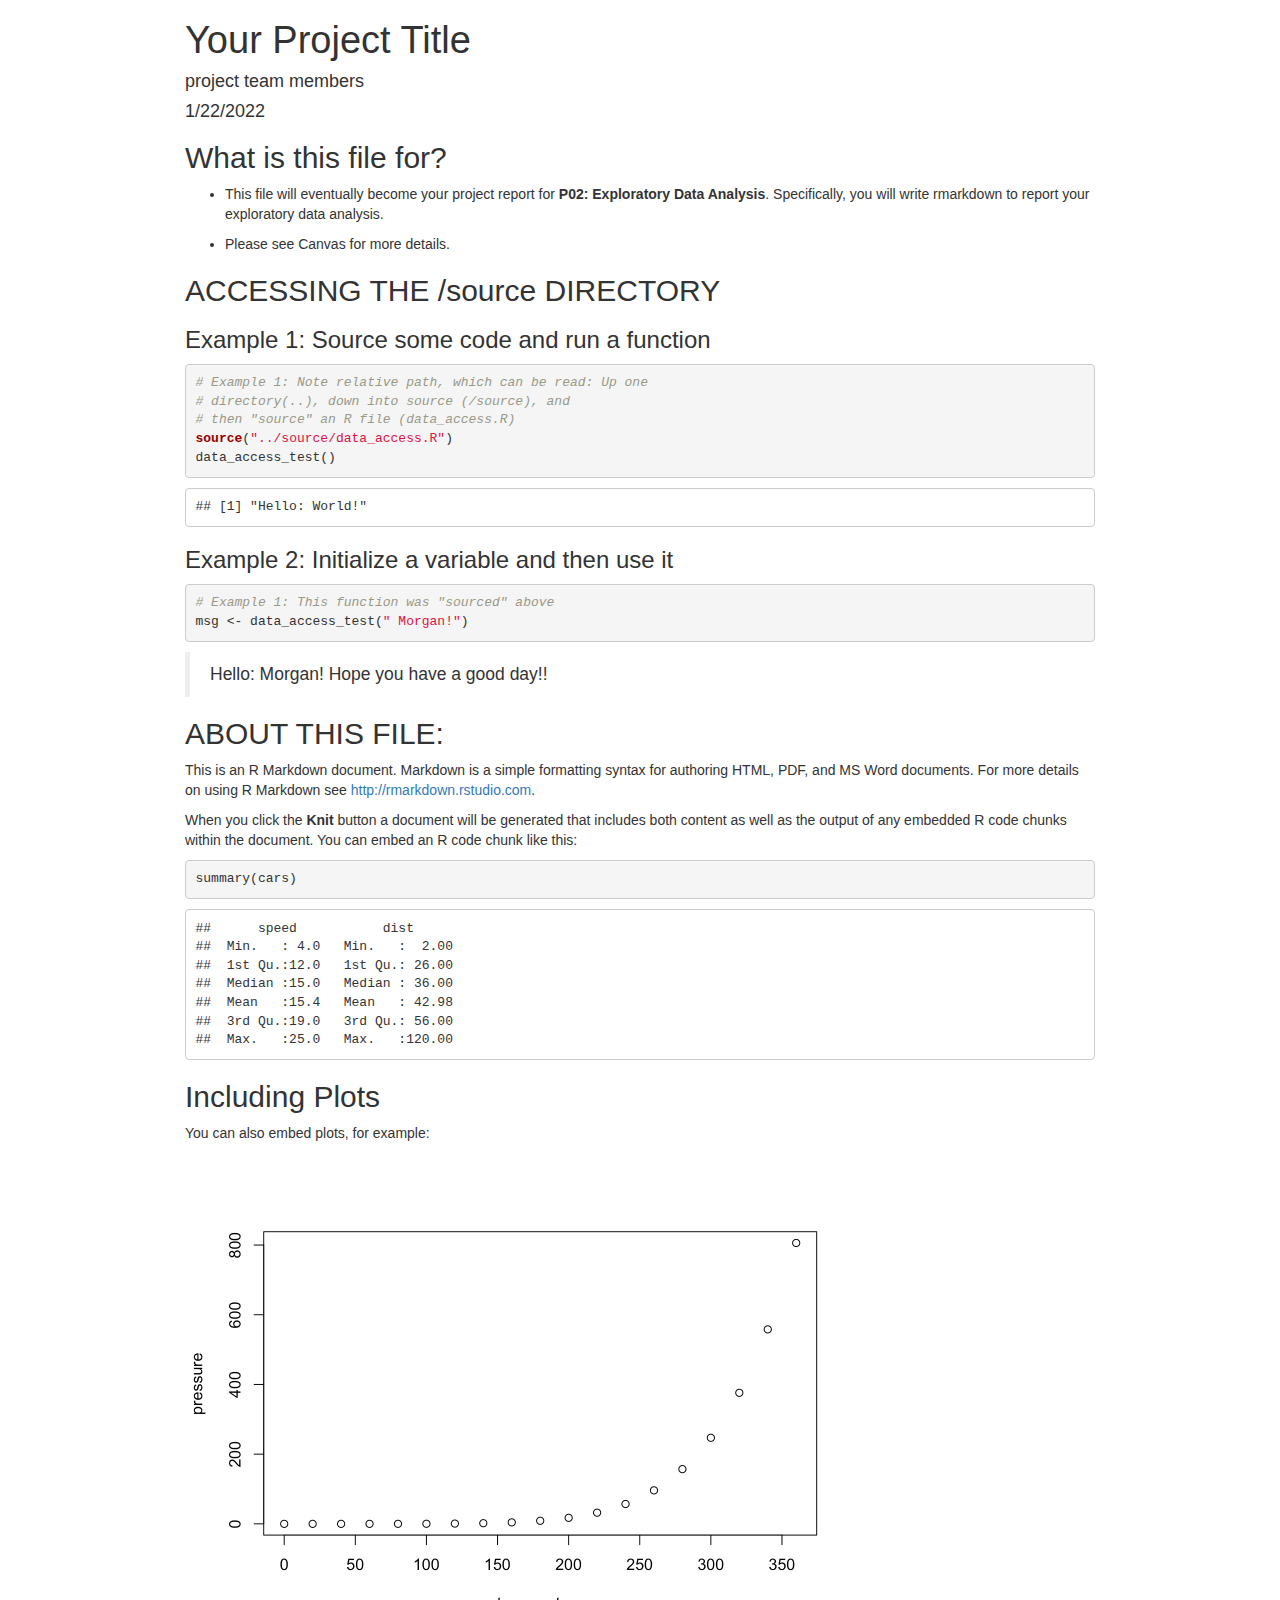
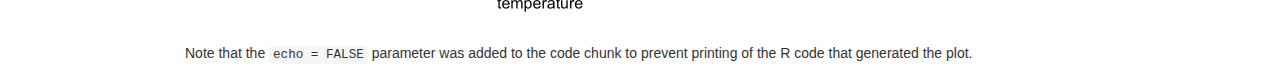
==== docs/index.html @ fc1689bd "Initial commit" ====
<!DOCTYPE html>

<html>

<head>

<meta charset="utf-8" />
<meta name="generator" content="pandoc" />
<meta http-equiv="X-UA-Compatible" content="IE=EDGE" />


<meta name="author" content="project team members" />


<title>Your Project Title</title>

<script src="[data-uri]"></script>
<script src="[data-uri]"></script>
<meta name="viewport" content="width=device-width, initial-scale=1" />
<link href="data:text/css,html%7Bfont%2Dfamily%3Asans%2Dserif%3B%2Dwebkit%2Dtext%2Dsize%2Dadjust%3A100%25%3B%2Dms%2Dtext%2Dsize%2Dadjust%3A100%25%7Dbody%7Bmargin%3A0%7Darticle%2Caside%2Cdetails%2Cfigcaption%2Cfigure%2Cfooter%2Cheader%2Chgroup%2Cmain%2Cmenu%2Cnav%2Csection%2Csummary%7Bdisplay%3Ablock%7Daudio%2Ccanvas%2Cprogress%2Cvideo%7Bdisplay%3Ainline%2Dblock%3Bvertical%2Dalign%3Abaseline%7Daudio%3Anot%28%5Bcontrols%5D%29%7Bdisplay%3Anone%3Bheight%3A0%7D%5Bhidden%5D%2Ctemplate%7Bdisplay%3Anone%7Da%7Bbackground%2Dcolor%3Atransparent%7Da%3Aactive%2Ca%3Ahover%7Boutline%3A0%7Dabbr%5Btitle%5D%7Bborder%2Dbottom%3A1px%20dotted%7Db%2Cstrong%7Bfont%2Dweight%3A700%7Ddfn%7Bfont%2Dstyle%3Aitalic%7Dh1%7Bmargin%3A%2E67em%200%3Bfont%2Dsize%3A2em%7Dmark%7Bcolor%3A%23000%3Bbackground%3A%23ff0%7Dsmall%7Bfont%2Dsize%3A80%25%7Dsub%2Csup%7Bposition%3Arelative%3Bfont%2Dsize%3A75%25%3Bline%2Dheight%3A0%3Bvertical%2Dalign%3Abaseline%7Dsup%7Btop%3A%2D%2E5em%7Dsub%7Bbottom%3A%2D%2E25em%7Dimg%7Bborder%3A0%7Dsvg%3Anot%28%3Aroot%29%7Boverflow%3Ahidden%7Dfigure%7Bmargin%3A1em%2040px%7Dhr%7Bheight%3A0%3B%2Dwebkit%2Dbox%2Dsizing%3Acontent%2Dbox%3B%2Dmoz%2Dbox%2Dsizing%3Acontent%2Dbox%3Bbox%2Dsizing%3Acontent%2Dbox%7Dpre%7Boverflow%3Aauto%7Dcode%2Ckbd%2Cpre%2Csamp%7Bfont%2Dfamily%3Amonospace%2Cmonospace%3Bfont%2Dsize%3A1em%7Dbutton%2Cinput%2Coptgroup%2Cselect%2Ctextarea%7Bmargin%3A0%3Bfont%3Ainherit%3Bcolor%3Ainherit%7Dbutton%7Boverflow%3Avisible%7Dbutton%2Cselect%7Btext%2Dtransform%3Anone%7Dbutton%2Chtml%20input%5Btype%3Dbutton%5D%2Cinput%5Btype%3Dreset%5D%2Cinput%5Btype%3Dsubmit%5D%7B%2Dwebkit%2Dappearance%3Abutton%3Bcursor%3Apointer%7Dbutton%5Bdisabled%5D%2Chtml%20input%5Bdisabled%5D%7Bcursor%3Adefault%7Dbutton%3A%3A%2Dmoz%2Dfocus%2Dinner%2Cinput%3A%3A%2Dmoz%2Dfocus%2Dinner%7Bpadding%3A0%3Bborder%3A0%7Dinput%7Bline%2Dheight%3Anormal%7Dinput%5Btype%3Dcheckbox%5D%2Cinput%5Btype%3Dradio%5D%7B%2Dwebkit%2Dbox%2Dsizing%3Aborder%2Dbox%3B%2Dmoz%2Dbox%2Dsizing%3Aborder%2Dbox%3Bbox%2Dsizing%3Aborder%2Dbox%3Bpadding%3A0%7Dinput%5Btype%3Dnumber%5D%3A%3A%2Dwebkit%2Dinner%2Dspin%2Dbutton%2Cinput%5Btype%3Dnumber%5D%3A%3A%2Dwebkit%2Douter%2Dspin%2Dbutton%7Bheight%3Aauto%7Dinput%5Btype%3Dsearch%5D%7B%2Dwebkit%2Dbox%2Dsizing%3Acontent%2Dbox%3B%2Dmoz%2Dbox%2Dsizing%3Acontent%2Dbox%3Bbox%2Dsizing%3Acontent%2Dbox%3B%2Dwebkit%2Dappearance%3Atextfield%7Dinput%5Btype%3Dsearch%5D%3A%3A%2Dwebkit%2Dsearch%2Dcancel%2Dbutton%2Cinput%5Btype%3Dsearch%5D%3A%3A%2Dwebkit%2Dsearch%2Ddecoration%7B%2Dwebkit%2Dappearance%3Anone%7Dfieldset%7Bpadding%3A%2E35em%20%2E625em%20%2E75em%3Bmargin%3A0%202px%3Bborder%3A1px%20solid%20silver%7Dlegend%7Bpadding%3A0%3Bborder%3A0%7Dtextarea%7Boverflow%3Aauto%7Doptgroup%7Bfont%2Dweight%3A700%7Dtable%7Bborder%2Dspacing%3A0%3Bborder%2Dcollapse%3Acollapse%7Dtd%2Cth%7Bpadding%3A0%7D%40media%20print%7B%2A%2C%3Aafter%2C%3Abefore%7Bcolor%3A%23000%21important%3Btext%2Dshadow%3Anone%21important%3Bbackground%3A0%200%21important%3B%2Dwebkit%2Dbox%2Dshadow%3Anone%21important%3Bbox%2Dshadow%3Anone%21important%7Da%2Ca%3Avisited%7Btext%2Ddecoration%3Aunderline%7Da%5Bhref%5D%3Aafter%7Bcontent%3A%22%20%28%22%20attr%28href%29%20%22%29%22%7Dabbr%5Btitle%5D%3Aafter%7Bcontent%3A%22%20%28%22%20attr%28title%29%20%22%29%22%7Da%5Bhref%5E%3D%22javascript%3A%22%5D%3Aafter%2Ca%5Bhref%5E%3D%22%23%22%5D%3Aafter%7Bcontent%3A%22%22%7Dblockquote%2Cpre%7Bborder%3A1px%20solid%20%23999%3Bpage%2Dbreak%2Dinside%3Aavoid%7Dthead%7Bdisplay%3Atable%2Dheader%2Dgroup%7Dimg%2Ctr%7Bpage%2Dbreak%2Dinside%3Aavoid%7Dimg%7Bmax%2Dwidth%3A100%25%21important%7Dh2%2Ch3%2Cp%7Borphans%3A3%3Bwidows%3A3%7Dh2%2Ch3%7Bpage%2Dbreak%2Dafter%3Aavoid%7D%2Enavbar%7Bdisplay%3Anone%7D%2Ebtn%3E%2Ecaret%2C%2Edropup%3E%2Ebtn%3E%2Ecaret%7Bborder%2Dtop%2Dcolor%3A%23000%21important%7D%2Elabel%7Bborder%3A1px%20solid%20%23000%7D%2Etable%7Bborder%2Dcollapse%3Acollapse%21important%7D%2Etable%20td%2C%2Etable%20th%7Bbackground%2Dcolor%3A%23fff%21important%7D%2Etable%2Dbordered%20td%2C%2Etable%2Dbordered%20th%7Bborder%3A1px%20solid%20%23ddd%21important%7D%7D%40font%2Dface%7Bfont%2Dfamily%3A%27Glyphicons%20Halflings%27%3Bsrc%3Aurl%28data%3Aapplication%2Fvnd%2Ems%2Dfontobject%3Bbase64%2Cn04AAEFNAAACAAIABAAAAAAABQAAAAAAAAABAJABAAAEAExQAAAAAAAAAAIAAAAAAAAAAAEAAAAAAAAAJxJ%[base64]%2FSEdmjKHUbyow8ATBE40IvWA3vTu8LiABDQ%2BpexwUMcm1SMnNryctQSiI1K5ZnbOlXKmnVV5YvRe6RnNMFNCOs1KNVpn6yZhCJkRtVRNzEufeIq7HgSrcx4S8h%2Fv4vnrrKc6oCNxmSk2uKlZQHBii6iKFoH0746ThvkO1kJHlxjrkxs%2BLWORaDQBEtiYJIR5IB9Bi1UyL4Rmr0BNigNkMzlKQmnofBHviqVzUxwdMb3NdCn69hy%2BpRYVKGVS%2F1tnsqv4LL7wCCPZZAZPT4aCShHjHJVNuXbmMrY5LeQaGnvAkXlVrJgKRAUdFjrWEah9XebPeQMj7KS7DIBAFt8ycgC5PLGUOHSE3ErGZCiViNLL5ZARfywnCoZaKQCu6NuFX42AEeKtKUGnr%2FCm2Cy8tpFhBPMW5Fxi4Qm4TkDWh4IWFDClhU2hRWosUWqcKLlgyXB%2BlSHaWaHiWlBAR8SeSgSPCQxdVQgzUixWKSTrIQEbU94viDctkvX%2BVSjJuUmV8L4CXShI11esnp0pjWNZIyxKHS4wVQ2ime1P4RnhvGw0aDN1OLAXGERsB7buFpFGGBAre4QEQR0HOIO5oYH305G%2BKspT%2FFupEGGafCCwxSe6ZUa%2B073rXHnNdVXE6eWvibUS27XtRzkH838mYLMBmYysZTM0EM3A1fbpCBYFccN1B%2FEnCYu%2FTgCGmr7bMh8GfYL%2BBfcLvB0gRagC09w9elfldaIy%2FhNCBLRgBgtCC7jAF63wLSMAfbfAlEggYU0bUA7ACCJmTDpEmJtI78w4%2FBO7dN7JR7J7ZvbYaUbaILSQsRBiF3HGk5fEg6p9unwLvn98r%2BvnsV%2B372uf1xBLq4qU%2F45fTuqaAP%2BpssmCCCTF0mhEow8ZXZOS8D7Q85JsxZ%2BAzok7B7O%2Ff6J8AzYBySZQB%2FQHYUSA%2BEeQhEWiS6AIQzgcsDiER4MjgMBAWDV4AgQ3g1eBgIdweCQmCjJEMkJ%2BPKRWyFHHmg1Wi%2F6xzUgA0LREoKJChwnQa9B%2B5RQZRB3IlBlkAnxyQNaANwHMowzlYSMCBgnbpzvqpl0iTJNCQidDI9ZrSYNIRBhHtUa5YHMHxyGEik9hDE0AKj72AbTCaxtHPUaKZdAZSnQTyjGqGLsmBStCejApUhg4uBMU6mATujEl%2BKdDPbI6Ag4vLr%2BhjY6lbjBeoLKnZl0UZgRX8gTySOeynZVz1wOq7e1hFGYIq%2BMhrGxDLak0PrwYzSXtcuyhXEhwOYofiW%2BEcI%2Fjw8P6IY6ed%2BetAbuqKp5QIapT77LnAe505lMuqL79a0ut4rWexzFttsOsLDy7zvtQzcq3U1qabe7tB0wHWVXji%2BzDbo8x8HyIRUbXnwUcklFv51fvTymiV%2BMXLSmGH9d9%2BaXpD5X6lao41anWGig7IwIdnoBY2ht%2FpO9mClLo4NdXHAsefqWUKlXJkbqPOFhMoR4aiA1BXqhRNbB2Xwi%2B7u%2FjpAoOpKJ0UX24EsrzMfHXViakCNcKjBxuQX8BO0ZqjJ3xXzf%2B61t2VXOSgJ8xu65QKgtN6FibPmPYsXbJRHHqbgATcSZxBqGiDiU4NNNsYBsKD0MIP%2FOfKnlk%2FLkaid%[base64]%2FgFtuW0wR4cgd%2BZKesSV7QkNE2kw6AV4hoIuC02LGmTomyf8PiO6CZzOTLTPQ%2BHW06H%2Btx%2BbQ8LmDYg1pTFrp2oJXgkZTyeRJZM0C8aE2LpFrNVDuhARsN543%2FFV6klQ6Tv1OoZGXLv0igKrl%2FCmJxRmX7JJbJ998VSIPQRyDBICzl4JJlYHbdql30NvYcOuZ7a10uWRrgoieOdgIm4rlq6vNOQBuqESLbXG5lzdJGHw2m0sDYmODXbYGTfSTGRKpssTO95fothJCjUGQgEL4yKoGAF%2F0SrpUDNn8CBgBcSDQByAeNkCXp4S4Ro2Xh4OeaGRgR66PVOsU8bc6TR5%[base64]%2F1SgRCJ1dk4UdBT7OoyuNgLs0oCd8RnrEIb6QdMxT2QjD4zMrJkfgx5aDMcA4orsTtKCqWb%2FVeyceqa5OGSmB28YwH4rFbkQaLoUN8OQQYnD3w2eXpI4ScQfbCUZiJ4yMOIKLyyTc7BQ4uXUw6Ee6%2FxM%2B4Y67ngNBknxIPwuppgIhFcwJyr6EIj%2BLzNj%2FmfR2vhhRlx0BILZoAYruF0caWQ7YxO66UmeguDREAFHYuC7HJviRgVO6ruJH59h%2FC%2FPkgSle8xNzZJULLWq9JMDTE2fjGE146a1Us6PZDGYle6ldWRqn%2FpdpgHKNGrGIdkRK%2BKPETT9nKT6kLyDI8xd9A1FgWmXWRAIHwZ37WyZHOVyCadJEmMVz0MadMjDrPho%2BEIochkVC2xgGiwwsQ6DMv2P7UXqT4x7CdcYGId2BJQQa85EQKmCmwcRejQ9Bm4oATENFPkxPXILHpMPUyWTI5rjNOsIlmEeMbcOCEqInpXACYQ9DDxmFo9vcmsDblcMtg4tqBerNngkIKaFJmrQAPnq1dEzsMXcwjcHdfdCibcAxxA%2Bq%2Fj9m3LM%2FO7WJka4tSidVCjsvo2lQ%2F2ewyoYyXwAYyr2PlRoR5MpgVmSUIrM3PQxXPbgjBOaDQFIyFMJvx3Pc5RSYj12ySVF9fwFPQu2e2KWVoL9q3Ayv3IzpGHUdvdPdrNUdicjsTQ2ISy7QU3DrEytIjvbzJnAkmANXjAFERA0MUoPF3%2F5KFmW14bBNOhwircYgMqoDpUMcDtCmBE82QM2YtdjVLB4kBuKho%2FbcwQdeboqfQartuU3CsCf%2BcXkgYAqp%2F0Ee3RorAZt0AvvOCSI4JICIlGlsV0bsSid%2FNIEALAAzb6HAgyWHBps6xAOwkJIGcB82CxRQq4sJf3FzA70A%2BTRqcqjEMETCoez3mkPcpnoALs0ugJY8kQwrC%[base64]%2FWDHA60cYFaI%2FPjpzquUqdaYGcIq%2BmLez3WLFFCtNBN2QJcrlcoELgiPku5R5dSlJFaCEqEZle1AQzAKC%2B1SotMcBNyQUFuRHRF6OlimSBgjZeTBCwLyc6A%2BP%2FoFRchXTz5ADknYJHxzrJ5pGuIKRQISU6WyKTBBjD8WozmVYWIsto1AS5rxzKlvJu4E%2FvwOiKxRtCWsDM%2BeTHUrmwrCK5BIfMzGkD%2B0Fk5LzBs0jMYXktNDblB06LMNJ09U8pzSLmo14MS0OMjcdrZ31pyQqxJJpRImlSvfYAK8inkYU52QY2FPEVsjoWewpwhRp5yAuNpkqhdb7ku9Seefl2D0B8SMTFD90xi4CSOwwZy9IKkpMtI3FmFUg3%2FkFutpQGNc3pCR7gvC4sgwbupDu3DyEN%2BW6YGLNM21jpB49irxy9BSlHrVDlnihGKHwPrbVFtc%2Bh1rVQKZduxIyojccZIIcOCmhEnC7UkY68WXKQgLi2JCDQkQWJRQuk60hZp0D3rtCTINSeY9Ej2kIKYfGxwOs4j9qMM7fYZiipzgcf7TamnehqdhsiMiCawXnz4xAbyCkLAx5EGbo3Ax1u3dUIKnTxIaxwQTHehPl3V491H0%2BbC5zgpGz7Io%2BmjdhKlPJ01EeMpM7UsRJMi1nGjmJg35i6bQBAAxjO%2FENJubU2mg3ONySEoWklCwdABETcs7ck3jgiuU9pcKKpbgn%2B3YlzV1FzIkB6pmEDOSSyDfPPlQskznctFji0kpgZjW5RZe6x9kYT4KJcXg0bNiCyif%2BpZACCyRMmYsfiKmN9tSO65F0R2OO6ytlEhY5Sj6uRKfFxw0ijJaAx%2Fk3QgnAFSq27%2F2i4GEBA%2BUvTJKK%2F9eISNvG46Em5RZfjTYLdeD8kdXHyrwId%2FDQZUaMCY4gGbke2C8vfjgV%2FY9kkRQOJIn%2FxM9INZSpiBnqX0Q9GlQPpPKAyO5y%2BW5NMPSRdBCUlmuxl40ZfMCnf2Cp044uI9WLFtCi4YVxKjuRCOBWIb4XbIsGdbo4qtMQnNOQz4XDSui7W%2FN6l54qOynCqD3DpWQ%2BmpD7C40D8BZEWGJX3tlAaZBMj1yjvDYKwCJBa201u6nBKE5UE%2B7QSEhCwrXfbRZylAaAkplhBWX50dumrElePyNMRYUrC99UmcSSNgImhFhDI4BXjMtiqkgizUGCrZ8iwFxU6fQ8GEHCFdLewwxYWxgScAYMdMLmcZR6b7rZl95eQVDGVoUKcRMM1ixXQtXNkBETZkVVPg8LoSrdetHzkuM7DjZRHP02tCxA1fmkXKF3VzfN1pc1cv%2F8lbTIkkYpqKM9VOhp65ktYk%2BQ46myFWBapDfyWUCnsnI00QTBQmuFjMZTcd0V2NQ768Fhpby04k2IzNR1wKabuGJqYWwSly6ocMFGTeeI%2BejsWDYgEvr66QgqdcIbFYDNgsm0x9UHY6SCd5%2B7tpsLpKdvhahIDyYmEJQCqMqtCF6UlrE5GXRmbu%[base64]%2FiOmsLtHSWNUWEGk9hScMPShasUA1AcHOtRZlqMeQ0OzYS9vQvYUjOLrzP07BUAFikcJNMi7gIxEw4pL1G54TcmmmoAQ5s7TGWErJZ2Io4yQ0ljRYhL8H5e62oDtLF8aDpnIvZ5R3GWJyAugdiiJW9hQAVTsnCBHhwu7rkBlBX6r3b7ejEY0k5GGeyKv66v%2B6dg7mcJTrWHbtMywbedYqCQ0FPwoytmSWsL8WTtChZCKKzEF7vP6De4x2BJkkniMgSdWhbeBSLtJZR9CTHetK1xb34AYIJ37OegYIoPVbXgJ%2FqDQK%2BbfCtxQRVKQu77WzOoM6SGL7MaZwCGJVk46aImai9fmam%2BWpHG%2B0BtQPWUgZ7RIAlPq6lkECUhZQ2gqWkMYKcYMYaIc4gYCDFHYa2d1nzp3%2BJ1eCBay8IYZ0wQRKGAqvCuZ%2FUgbQPyllosq%2BXtfKIZOzmeJqRazpmmoP%2F76YfkjzV2NlXTDSBYB04SVlNQsFTbGPk1t%2FI4Jktu0XSgifO2ozFOiwd%2F0SssJDn0dn4xqk4GDTTKX73%2FwQyBLdqgJ%2BWx6AQaba3BA9CKEzjtQYIfAsiYamapq80LAamYjinlKXUkxdpIDk0puXUEYzSalfRibAeDAKpNiqQ0FTwoxuGYzRnisyTotdVTclis1LHRQCy%2FqqL8oUaQzWRxilq5Mi0IJGtMY02cGLD69vGjkj3p6pGePKI8bkBv5evq8SjjyU04vJR2cQXQwSJyoinDsUJHCQ50jrFTT7yRdbdYQMB3MYCb6uBzJ9ewhXYPAIZSXfeEQBZZ3GPN3Nbhh%2FwkvAJLXnQMdi5NYYZ5GHE400GS5rXkOZSQsdZgIbzRnF9ueLnsfQ47wHAsirITnTlkCcuWWIUhJSbpM3wWhXNHvt2xUsKKMpdBSbJnBMcihkoDqAd1Zml%2FR4yrzow1Q2A5G%2Bkzo%2FRhRxQS2lCSDRV8LlYLBOOoo1bF4jwJAwKMK1tWLHlu9i0j4Ig8qVm6wE1DxXwAwQwsaBWUg2pOOol2dHxyt6npwJEdLDDVYyRc2D0HbcbLUJQj8gPevQBUBOUHXPrsAPBERICpnYESeu2OHotpXQxRGlCCtLdIsu23MhZVEoJg8Qumj%2FUMMc34IBqTKLDTp76WzL%2FdMjCxK7MjhiGjeYAC%2Fkj%2FjY%2FRde7hpSM1xChrog6yZ7OWTuD56xBJnGFE%2BpT2ElSyCnJcwVzCjkqeNLfMEJqKW0G7OFIp0G%2B9mh50I9o8k1tpCY0xYqFNIALgIfc2me4n1bmJnRZ89oepgLPT0NTMLNZsvSCZAc3TXaNB07vail36%2FdBySis4m9%2FDR8izaLJW6bWCkVgm5T%2Bius3ZXq4xI%2BGnbveLbdRwF2mNtsrE0JjYc1AXknCOrLSu7Te%2Fr4dPYMCl5qtiHNTn%2BTPbh1jCBHH%2BdMJNhwNgs3nT%2BOhQoQ0vYif56BMG6WowAcHR3DjQolxLzyVekHj00PBAaW7IIAF1EF%2BuRIWyXjQMAs2chdpaKPNaB%2BkSezYt0%2BCA04sOg5vx8Fr7Ofa9sUv87h7SLAUFSzbetCCZ9pmyLt6l6%2FTzoA1%2FZBG9bIUVHLAbi%2FkdBFgYGyGwRQGBpkqCEg2ah9UD6EedEcEL3j4y0BQQCiExEnocA3SZboh%2Bepgd3YsOkHskZwPuQ5OoyA0fTA5AXrHcUOQF%2BzkJHIA7PwCDk1gGVmGUZSSoPhNf%2BTklauz98QofOlCIQ%2FtCD4dosHYPqtPCXB3agggQQIqQJsSkB%2Bqn0rkQ1toJjON%2FOtCIB9RYv3PqRA4C4U68ZMlZn6BdgEvi2ziU%2BTQ6NIw3ej%2BAtDwMGEZk7e2IjxUWKdAxyaw9OCwSmeADTPPleyk6UhGDNXQb%2B%2BW6Uk4q6F7%2Frg6WVTo82IoCxSIsFDrav4EPHphD3u4hR53WKVvYZUwNCCeM4PMBWzK%2BEfIthZOkuAwPo5C5jgoZgn6dUdvx5rIDmd58cXXdKNfw3l%2BwM2UjgrDJeQHhbD7HW2QDoZMCujgIUkk5Fg8VCsdyjOtnGRx8wgKRPZN5dR0zPUyfGZFVihbFRniXZFOZGKPnEQzU3AnD1KfR6weHW2XS6KbPJxUkOTZsAB9vTVp3Le1F8q5l%2BDMcLiIq78jxAImD2pGFw0VHfRatScGlK6SMu8leTmhUSMy8Uhdd6xBiH3Gdman4tjQGLboJfqz6fL2WKHTmrfsKZRYX6BTDjDldKMosaSTLdQS7oDisJNqAUhw1PfTlnacCO8vl8706Km1FROgLDmudzxg%2BEWTiArtHgLsRrAXYWdB0NmToNCJdKm0KWycZQqb%2BMw76Qy29iQ5up%2FX7oyw8QZ75kP5F6iJAJz6KCmqxz8fEa%2FxnsMYcIO%2FvEkGRuMckhr4rIeLrKaXnmIzlNLxbFspOphkcnJdnz%2FChp%2FVlpj2P7jJQmQRwGnltkTV5dbF9fE3%2FfxoSqTROgq9wFUlbuYzYcasE0ouzBo%2BdDCDzxKAfhbAZYxQiHrLzV2iVexnDX%2FQnT1fsT%2Fxuhu1ui5qIytgbGmRoQkeQooO8eJNNZsf0iALur8QxZFH0nCMnjerYQqG1pIfjyVZWxhVRznmmfLG00BcBWJE6hzQWRyFknuJnXuk8A5FRDCulwrWASSNoBtR%2BCtGdkPwYN2o7DOw%2FVGlCZPusRBFXODQdUM5zeHDIVuAJBLqbO%2Ff9Qua%2BpDqEPk230Sob9lEZ8BHiCorjVghuI0lI4JDgHGRDD%2FprQ84B1pVGkIpVUAHCG%2Biz3Bn3qm2AVrYcYWhock4jso5%2BJ7HfHVj4WMIQdGctq3psBCVVzupQOEioBGA2Bk%2BUILT7%2BVoX5mdxxA5fS42gISQVi%2FHTzrgMxu0fY6hE1ocUwwbsbWcezrY2n6S8%2F6cxXkOH4prpmPuFoikTzY7T85C4T2XYlbxLglSv2uLCgFv8Quk%2FwdesUdWPeHYIH0R729JIisN9Apdd4eB10aqwXrPt%2BSu9mA8k8n1sjMwnfsfF2j3jMUzXepSHmZ%2FBfqXvzgUNQQWOXO8YEuFBh4QTYCkOAPxywpYu1VxiDyJmKVcmJPGWk%2Fgc3Pov02StyYDahwmzw3E1gYC9wkupyWfDqDSUMpCTH5e5N8B%2F%2FlHiMuIkTNw4USHrJU67bjXGqNav6PBuQSoqTxc8avHoGmvqNtXzIaoyMIQIiiUHIM64cXieouplhNYln7qgc4wBVAYR104kO%2BCvKqsg4yIUlFNThVUAKZxZt1XA34h3TCUUiXVkZ0w8Hh2R0Z5L0b4LZvPd%2Fp1gi%2F07h8qfwHrByuSxglc9cI4QIg2oqvC%2Fqm0i7tjPLTgDhoWTAKDO2ONW5oe%2B%2FeKB9vZB8K6C25yCZ9RFVMnb6NRdRjyVK57CHHSkJBfnM2%2Fj4ODUwRkqrtBBCrDsDpt8jhZdXoy%2F1BCqw3sSGhgGGy0a5Jw6BP%2FTExoCmNFYjZl248A0osgPyGEmRA%2BfAsqPVaNAfytu0vuQJ7rk3J4kTDTR2AlCHJ5cls26opZM4w3jMULh2YXKpcqGBtuleAlOZnaZGbD6DHzMd6i2oFeJ8z9XYmalg1Szd%2FocZDc1C7Y6vcALJz2lYnTXiWEr2wawtoR4g3jvWUU2Ngjd1cewtFzEvM1NiHZPeLlIXFbBPawxNgMwwAlyNSuGF3zizVeOoC9bag1qRAQKQE%2FEZBWC2J8mnXAN2aTBboZ7HewnObE8CwROudZHmUM5oZ%2FUgd%2FJZQK8lvAm43uDRAbyW8gZ%2BZGq0EVerVGUKUSm%2FIdn8AQHdR4m7bue88WBwft9mSCeMOt1ncBwziOmJYI2ZR7ewNMPiCugmSsE4EyQ%2BQATJG6qORMGd4snEzc6B4shPIo4G1T7PgSm8PY5eUkPdF8JZ0VBtadbHXoJgnEhZQaODPj2gpODKJY5Yp4DOsLBFxWbvXN755KWylJm%2BoOd4zEL9Hpubuy2gyyfxh8oEfFutnYWdfB8PdESLWYvSqbElP9qo3u6KTmkhoacDauMNNjj0oy40DFV7Ql0aZj77xfGl7TJNHnIwgqOkenruYYNo6h724%2BzUQ7%2BvkCpZB%2BpGA562hYQiDxHVWOq0oDQl%2FQsoiY%2BcuI7iWq%2FZIBtHcXJ7kks%2Bh2fCNUPA82BzjnqktNts%2BRLdk1VSu%2BtqEn7QZCCsvEqk6FkfiOYkrsw092J8jsfIuEKypNjLxrKA9kiA19mxBD2suxQKCzwXGws7kEJvlhUiV9tArLIdZW0IORcxEzdzKmjtFhsjKy%2F44XYXdI5noQoRcvjZ1RMPACRqYg2V1%2BOwOepcOknRLLFdYgTkT5UApt%2FJhLM3jeFYprZV%2BZow2g8fP%2BU68hkKFWJj2yBbKqsrp25xkZX1DAjUw52IMYWaOhab8Kp05VrdNftqwRrymWF4OQSjbdfzmRZirK8FMJELEgER2PHjEAN9pGfLhCUiTJFbd5LBkOBMaxLr%2FA1SY9dXFz4RjzoU9ExfJCmx%2FI9FKEGT3n2cmzl2X42L3Jh%2BAbQq6sA%2BSs1kitoa4TAYgKHaoybHUDJ51oETdeI%2F9ThSmjWGkyLi5QAGWhL0BG1UsTyRGRJOldKBrYJeB8ljLJHfATWTEQBXBDnQexOHTB%2BUn44zExFE4vLytcu5NwpWrUxO%2F0ZICUGM7hGABXym0V6ZvDST0E370St9MIWQOTWngeoQHUTdCJUP04spMBMS8LSker9cReVQkULFDIZDFPrhTzBl6sed9wcZQTbL%2BBDqMyaN3RJPh%2Fanbx%2BIv%2BqgQdAa3M9Z5JmvYlh4qop%2BHo1F1W5gbOE9YKLgAnWytXElU4G8GtW47lhgFE6gaSs%2Bgs37sFvi0PPVvA5dnCBgILTwoKd%2F%2BDoL9F6inlM7H4rOTzD79KJgKlZO%2FZgt22UsKhrAaXU5ZcLrAglTVKJEmNJvORGN1vqrcfSMizfpsgbIe9zno%2BgBoKVXgIL%2FVI8dB1O5o%2FR3Suez%2FgD7M781ShjKpIIORM%2FnxG%2BjjhhgPwsn2IoXsPGPqYHXA63zJ07M2GPEykQwJBYLK808qYxuIew4frk52nhCsnCYmXiR6CuapvE1IwRB4%2FQftDbEn%2BAucIr1oxrLabRj9q4ae0%2BfXkHnteAJwXRbVkR0mctVSwEbqhJiMSZUp9DNbEDMmjX22m3ABpkrPQQTP3S1sib5pD2VRKRd%2BeNAjLYyT0hGrdjWJZy24OYXRoWQAIhGBZRxuBFMjjZQhpgrWo8SiFYbojcHO8V5DyscJpLTHyx9Fimassyo5U6WNtquUMYgccaHY5amgR3PQzq3ToNM5ABnoB9kuxsebqmYZm0R9qxJbFXCQ1UPyFIbxoUraTJFDpCk0Wk9GaYJKz%2F6oHwEP0Q14lMtlddQsOAU9zlYdMVHiT7RQP3XCmWYDcHCGbVRHGnHuwzScA0BaSBOGkz3lM8CArjrBsyEoV6Ys4qgDK3ykQQPZ3hCRGNXQTNNXbEb6tDiTDLKOyMzRhCFT%2BmAUmiYbV3YQVqFVp9dorv%2BTsLeCykS2b5yyu8AV7IS9cxcL8z4Kfwp%2BxJyYLv1OsxQCZwTB4a8BZ%2F5EdxTBJthApqyfd9u3ifr%2FWILTqq5VqgwMT9SOxbSGWLQJUUWCVi4k9tho9nEsbUh7U6NUsLmkYFXOhZ0kmamaJLRNJzSj%2Fqn4Mso6zb6iLLBXoaZ6AqeWCjHQm2lztnejYYM2eubnpBdKVLORZhudH3JF1waBJKA9%2BW8EhMj3Kzf0L4vi4k6RoHh3Z5YgmSZmk6ns4fjScjAoL8GoOECgqgYEBYUGFVO4FUv4%2FYtowhEmTs0vrvlD%2FCrisnoBNDAcUi%2FteY7OctFlmARQzjOItrrlKuPO6E2Ox93L4O%2F4DcgV%2FdZ7qR3VBwVQxP1GCieA4RIpweYJ5FoYrHxqRBdJjnqbsikA2Ictbb8vE1GYIo9dacK0REgDX4smy6GAkxlH1yCGGsk%2BtgiDhNKuKu3yNrMdxafmKTF632F8Vx4BNK57GvlFisrkjN9WDAtjsWA0ENT2e2nETUb%2Fn7qwhvGnrHuf5bX6Vh%2Fn3xffU3PeHdR%2BFA92i6ufT3AlyAREoNDh6chiMWTvjKjHDeRhOa9YkOQRq1vQXEMppAQVwHCuIcV2g5rBn6GmZZpTR7vnSD6ZmhdSl176gqKTXu5E%2BYbfL0adwNtHP7dT7t7b46DVZIkzaRJOM%2BS6KcrzYVg%2BT3wSRFRQashjfU18NutrKa%2F7PXbtuJvpIjbgPeqd%2BpjmRw6YKpnANFSQcpzTZgpSNJ6J7uiagAbir%2F8tNXJ%2FOsOnRh6iuIexxrmkIneAgz8QoLmiaJ8sLQrELVK2yn3wOHp57BAZJhDZjTBzyoRAuuZ4eoxHruY1pSb7qq79cIeAdOwin4GdgMeIMHeG%2BFZWYaiUQQyC5b50zKjYw97dFjAeY2I4Bnl105Iku1y0lMA1ZHolLx19uZnRdILcXKlZGQx%2FGdEqSsMRU1BIrFqRcV1qQOOHyxOLXEGcbRtAEsuAC2V4K3p5mFJ22IDWaEkk9ttf5Izb2LkD1MnrSwztXmmD%2FQi%2FEmVEFBfiKGmftsPwVaIoZanlKndMZsIBOskFYpDOq3QUs9aSbAAtL5Dbokus2G4%2FasthNMK5UQKCOhU97oaOYNGsTah%2BjfCKsZnTRn5TbhFX8ghg8CBYt%2FBjeYYYUrtUZ5jVij%2Fop7V5SsbA4mYTOwZ46hqdpbB6Qvq3AS2HHNkC15pTDIcDNGsMPXaBidXYPHc6PJAkRh29Vx8KcgX46LoUQBhRM%2B3SW6Opll%2FwgxxsPgKJKzr5QCmwkUxNbeg6Wj34SUnEzOemSuvS2OetRCO8Tyy%2BQbSKVJcqkia%2BGvDefFwMOmgnD7h81TUtMn%2BmRpyJJ349HhAnoWFTejhpYTL9G8N2nVg1qkXBeoS9Nw2fB27t7trm7d%2FQK7Cr4uoCeOQ7%2F8JfKT77KiDzLImESHw%2F0wf73QeHu74hxv7uihi4fTX%2BXEwAyQG3264dwv17aJ5N335Vt9sdrAXhPOAv8JFvzqyYXwfx8WYJaef1gMl98JRFyl5Mv5Uo%2FoVH5ww5OzLFsiTPDns7fS6EURSSWd%2F92BxMYQ8sBaH%2Bj%2BwthQPdVgDGpTfi%2BJQIWMD8xKqULliRH01rTeyF8x8q%2FGBEEEBrAJMPf25UQwi0b8tmqRXY7kIvNkzrkvRWLnxoGYEJsz8u4oOyMp8cHyaybb1HdMCaLApUE%2B%2F7xLIZGP6H9xuSEXp1zLIdjk5nBaMuV%2FyTDRRP8Y2ww5RO6d2D94o%2B6ucWIqUAvgHIHXhZsmDhjVLczmZ3ca0Cb3PpKwt2UtHVQ0BgFJsqqTsnzZPlKahRUkEu4qmkJt%2Bkqdae76ViWe3STan69yaF9%2BfESD2lcQshLHWVu4ovItXxO69bqC5p1nZLvI8NdQB9s9UNaJGlQ5mG947ipdDA0eTIw%2FA1zEdjWquIsQXXGIVEH0thC5M%2BW9pZe7IhAVnPJkYCCXN5a32HjN6nsvokEqRS44tGIs7s2LVTvcrHAF%2BRVmI8L4HUYk4x%2B67AxSMJKqCg8zrGOgvK9kNMdDrNiUtSWuHFpC8%2Fp5qIQrEo%2FH%2B1l%2F0cAwQ2nKmpWxKcMIuHY44Y6DlkpO48tRuUGBWT0FyHwSKO72Ud%2BtJUfdaZ4CWNijzZtlRa8%2BCkmO%2FEwHYfPZFU%2FhzjFWH7vnzHRMo%2BaF9u8qHSAiEkA2HjoNQPEwHsDKOt6hOoK3Ce%2F%2B%2F9boMWDa44I6FrQhdgS7OnNaSzwxWKZMcyHi6LN4WC6sSj0qm2PSOGBTvDs%2FGWJS6SwEN%2FULwpb4LQo9fYjUfSXRwZkynUazlSpvX9e%2BG2zor8l%2BYaMxSEomDdLHGcD6YVQPegTaA74H8%2BV4WvJkFUrjMLGLlvSZQWvi8%2FQA7yzQ8GPno%2F%2F5SJHRP%2FOqKObPCo81s%2F%2B6WgLqykYpGAgQZhVDEBPXWgU%2FWzFZjKUhSFInufPRiMAUULC6T11yL45ZrRoB4DzOyJShKXaAJIBS9wzLYIoCEcJKQW8GVCx4fihqJ6mshBUXSw3wWVj3grrHQlGNGhIDNNzsxQ3M%2BGWn6ASobIWC%2BLbYOC6UpahVO13Zs2zOzZC8z7FmA05JhUGyBsF4tsG0drcggIFzgg%2Fkpf3%2BCnAXKiMgIE8Jk%2FMhpkc8DUJEUzDSnWlQFme3d0sHZDrg7LavtsEX3cHwjCYA17pMTfx8Ajw9hHscN67hyo%2BRJQ4458RmPywXykkVcW688oVUrQhahpPRvTWPnuI0B%2BSkQu7dCyvLRyFYlC1LG1gRCIvn3rwQeINzZQC2KXq31FaR9UmVV2QeGVqBHjmE%2BVMd3b1fhCynD0pQNhCG6%2FWCDbKPyE7NRQzL3BzQAJ0g09aUzcQA6mUp9iZFK6Sbp%2FYbHjo%2B%2B7%2FWj8S4YNa%2BZdqAw1hDrKWFXv9%2BzaXpf8ZTDSbiqsxnwN%2FCzK5tPkOr4tRh2kY3Bn9JtalbIOI4b3F7F1vPQMfoDcdxMS8CW9m%2FNCW%2FHILTUVWQIPiD0j1A6bo8vsv6P1hCESl2abrSJWDrq5sSzUpwoxaCU9FtJyYH4QFMxDBpkkBR6kn0LMPO%2B5EJ7Z6bCiRoPedRZ%2FP0SSdii7ZnPAtVwwHUidcdyspwncz5uq6vvm4IEDbJVLUFCn%2FLvIHfooUBTkFO130FC7CmmcrKdgDJcid9mvVzsDSibOoXtIf9k6ABle3PmIxejodc4aob0QKS432srrCMndbfD454q52V01G4q913mC5HOsTzWF4h2No1av1VbcUgWAqyoZl%2B11PoFYnNv2HwAODeNRkHj%2B8SF1fcvVBu6MrehHAZK1Gm69ICcTKizykHgGFx7QdowTVAsYEF2tVc0Z6wLryz2FI1sc5By2znJAAmINndoJiB4sfPdPrTC8RnkW7KRCwxC6YvXg5ahMlQuMpoCSXjOlBy0Kij%2BbsCYPbGp8BdCBiLmLSAkEQRaieWo1SYvZIKJGj9Ur%2FeWHjiB7SOVdqMAVmpBvfRiebsFjger7DC%2B8kRFGtNrTrnnGD2GAJb8rQCWkUPYHhwXsjNBSkE6lGWUj5QNhK0DMNM2l%2BkXRZ0KLZaGsFSIdQz%2FHXDxf3%2FTE30%2BDgBKWGWdxElyLccJfEpjsnszECNoDGZpdwdRgCixeg9L4EPhH%2BRptvRMVRaahu4cySjS3P5wxAUCPkmn%2BrhyASpmiTaiDeggaIxYBmtLZDDhiWIJaBgzfCsAGUF1Q1SFZYyXDt9skCaxJsxK2Ms65dmdp5WAZyxik%2FzbrTQk5KmgxCg%2Ff45L0jywebOWUYFJQAJia7XzCV0x89rpp%2Ff3AVWhSPyTanqmik2SkD8A3Ml4NhIGLAjBXtPShwKYfi2eXtrDuKLk4QlSyTw1ftXgwqA2jUuopDl%2B5tfUWZNwBpEPXghzbBggYCw%2Fdhy0ntds2yeHCDKkF%2FYxQjNIL%2FF%2F37jLPHCKBO9ibwYCmuxImIo0ijV2Wbg3kSN2psoe8IsABv3RNFaF9uMyCtCYtqcD%2BqNOhwMlfARQUdJ2tUX%2BMNJqOwIciWalZsmEjt07tfa8ma4cji9sqz%2BQ9hWfmMoKEbIHPOQORbhQRHIsrTYlnVTNvcq1imqmmPDdVDkJgRcTgB8Sb6epCQVmFZe%2BjGDiNJQLWnfx%2BdrTKYjm0G8yH0ZAGMWzEJhUEQ4Maimgf%2Fbkvo8PLVBsZl152y5S8%2BHRDfZIMCbYZ1WDp4yrdchOJw8k6R%2B%2F2pHmydK4NIK2PHdFPHtoLmHxRDwLFb7eB%2BM4zNZcB9NrAgjVyzLM7xyYSY13ykWfIEEd2n5%2FiYp3ZdrCf7fL%2Ben%2BsIJu2W7E30MrAgZBD1rAAbZHPgeAMtKCg3NpSpYQUDWJu9bT3V7tOKv%2BNRiJc8JAKqqgCA%2FPNRBR7ChpiEulyQApMK1AyqcWnpSOmYh6yLiWkGJ2mklCSPIqN7UypWj3dGi5MvsHQ87MrB4VFgypJaFriaHivwcHIpmyi5LhNqtem4q0n8awM19Qk8BOS0EsqGscuuydYsIGsbT5GHnERUiMpKJl4ON7qjB4fEqlGN%2FhCky89232UQCiaeWpDYCJINXjT6xl4Gc7DxRCtgV0i1ma4RgWLsNtnEBRQFqZggCLiuyEydmFd7WlogpkCw5G1x4ft2psm3KAREwVwr1Gzl6RT7FDAqpVal34ewVm3VH4qn5mjGj%2BbYL1NgfLNeXDwtmYSpwzbruDKpTjOdgiIHDVQSb5%2FzBgSMbHLkxWWgghIh9QTFSDILixVwg0Eg1puooBiHAt7DzwJ7m8i8%2Fi%2BjHvKf0QDnnHVkVTIqMvIQImOrzCJwhSR7qYB5gSwL6aWL9hERHCZc4G2%2BJrpgHNB8eCCmcIWIQ6rSdyPCyftXkDlErUkHafHRlkOIjxGbAktz75bnh50dU7YHk%2BMz7wwstg6RFZb%2BTZuSOx1qqP5C66c0mptQmzIC2dlpte7vZrauAMm%2F7RfBYkGtXWGiaWTtwvAQiq2oD4YixPLXE2khB2FRaNRDTk%2B9sZ6K74Ia9VntCpN4BhJGJMT4Z5c5FhSepRCRWmBXqx%2BwhVZC4me4saDs2iNqXMuCl6iAZflH8fscC1sTsy4PHeC%2BXYuqMBMUun5YezKbRKmEPwuK%2BCLzijPEQgfhahQswBBLfg%[base64]%2BRCMlDDbElcjaROLDoualmUIQ88Kekk3iM4OQrADcxi3rJguS4MOIBIgKgXrjd1WkbCdqxJk%2F4efRIFsavZA7KvvJQqp3Iid5Z0NFc5aiMRzGN3vrpBzaMy4JYde3wr96PjN90AYOIbyp6T4zj8LoE66OGcX1Ef4Z3KoWLAUF4BTg7ug%2FAbkG5UNQXAMkQezujSHeir2uTThgd3gpyzDrbnEdDRH2W7U6PeRvBX1ZFMP5RM%2BZu6UUZZD8hDPHldVWntTCNk7To8IeOW9yn2wx0gmurwqC60AOde4r3ETi5pVMSDK8wxhoGAoEX9NLWHIR33VbrbMveii2jAJlrxwytTHbWNu8Y4N8vCCyZjAX%2FpcsfwXbLze2%2BD%2Bu33OGBoJyAAL3jn3RuEcdp5If8O%2Ba4NKWvxOTyDltG0IWoHhwVGe7dKkCWFT%2B%2Btm%2BhaBCikRUUMrMhYKZJKYoVuv%2FbsJzO8DwfVIInQq3g3BYypiz8baogH3r3GwqCwFtZnz4xMjAVOYnyOi5HWbFA8n0qz1OjSpHWFzpQOpvkNETZBGpxN8ybhtqV%2FDMUxd9uFZmBfKXMCn%2FSqkWJyKPnT6lq%2B4zBZni6fYRByJn6OK%2BOgPBGRAJluwGSk4wxjOOzyce%2FPKODwRlsgrVkdcsEiYrqYdXo0Er2GXi2GQZd0tNJT6c9pK1EEJG1zgDJBoTVuCXGAU8BKTvCO%2FcEQ1Wjk3Zzuy90JX4m3O5IlxVFhYkSUwuQB2up7jhvkm%2BbddRQu5F9s0XftGEJ9JSuSk%2BZachCbdU45fEqbugzTIUokwoAKvpUQF%2FCvLbWW5BNQFqFkJg2f30E%2F48StNe5QwBg8zz3YAJ82FZoXBxXSv4QDooDo79NixyglO9AembuBcx5Re3CwOKTHebOPhkmFC7wNaWtoBhFuV4AkEuJ0J%2B1pT0tLkvFVZaNzfhs%2FKd3%2BA9YsImlO4XK4vpCo%2FelHQi%2F9gkFg07xxnuXLt21unCIpDV%2BbbRxb7FC6nWYTsMFF8%2B1LUg4JFjVt3vqbuhHmDKbgQ4e%2BRGizRiO8ky05LQGMdL2IKLSNar0kNG7lHJMaXr5mLdG3nykgj6vB%2FKVijd1ARWkFEf3yiUw1v%2FWaQivVUpIDdSNrrKbjO5NPnxz6qTTGgYg03HgPhDrCFyYZTi3XQw3HXCva39mpLNFtz8AiEhxAJHpWX13gCTAwgm9YTvMeiqetdNQv6IU0hH0G%2BZManTqDLPjyrOse7WiiwOJCG%[base64]%2F6gQKuihPtiUtlCQVPohUgzfezTg8o1b3n9pNZeco1QucaoXe40Fa5JYhqdTspFmxGtW9h5ezLFZs3j%2FN46f%2BS2rjYNC2JySXrnSAFhvAkz9a5L3pza8eYKHNoPrvBRESpxYPJdKVUxBE39nJ1chrAFpy4MMkf0qKgYALctGg1DQI1kIymyeS2AJNT4X240d3IFQb%2F0jQbaHJ2YRK8A%2Bls6WMhWmpCXYG5jqapGs5%2FeOJErxi2%2F2KWVHiPellTgh%2FfNl%2F2KYPKb7DUcAg%2BmCOPQFCiU9Mq%2FWLcU1xxC8aLePFZZlE%2BPCLzf7ey46INWRw2kcXySR9FDgByXzfxiNKwDFbUSMMhALPFSedyjEVM5442GZ4hTrsAEvZxIieSHGSgkwFh%2FnFNdrrFD4tBH4Il7fW6ur4J8Xaz7RW9jgtuPEXQsYk7gcMs2neu3zJwTyUerHKSh1iTBkj2YJh1SSOZL5pLuQbFFAvyO4k1Hxg2h99MTC6cTUkbONQIAnEfGsGkNFWRbuRyyaEZInM5pij73EA9rPIUfU4XoqQpHT9THZkW%2BoKFLvpyvTBMM69tN1Ydwv1LIEhHsC%2BueVG%2Bw%2BkyCPsvV3erRikcscHjZCkccx6VrBkBRusTDDd8847GA7p2Ucy0y0HdSRN6YIBciYa4vuXcAZbQAuSEmzw%2BH%2FAuOx%2BaH%2BtBL88H57D0MsqyiZxhOEQkF%2F8DR1d2hSPMj%2FsNOa5rxcUnBgH8ictv2J%2Bcb4BA4v3MCShdZ2vtK30vAwkobnEWh7rsSyhmos3WC93Gn9C4nnAd%2FPjMMtQfyDNZsOPd6XcAsnBE%2FmRHtHEyJMzJfZFLE9OvQa0i9kUmToJ0ZxknTgdl%2FXPV8xoh0K7wNHHsnBdvFH3sv52lU7UFteseLG%2FVanIvcwycVA7%2BBE1Ulyb20BvwUWZcMTKhaCcmY3ROpvonVMV4N7yBXTL7IDtHzQ4CCcqF66LjF3xUqgErKzolLyCG6Kb7irP%2FMVTCCwGRxfrPGpMMGvPLgJ881PHMNMIO09T5ig7AzZTX%2F5PLlwnJLDAPfuHynSGhV4tPqR3gJ4kg4c06c%2FF1AcjGytKm2Yb5jwMotF7vro4YDLWlnMIpmPg36NgAZsGA0W1spfLSue4xxat0Gdwd0lqDBOgIaMANykwwDKejt5YaNtJYIkrSgu0KjIg0pznY0SCd1qlC6R19g97UrWDoYJGlrvCE05J%2F5wkjpkre727p5PTRX5FGrSBIfJqhJE%2FIS876PaHFkx9pGTH3oaY3jJRvLX9Iy3Edoar7cFvJqyUlOhAEiOSAyYgVEGkzHdug%2BoRHIEOXAExMiTSKU9A6nmRC8mp8iYhwWdP2U%[base64]%2FBQQp1sWlNolpIu4ekxUTBV7NmxOFKEBmmN%2BnA7pvF78%2FRII5ZHA09OAiE%2F66MF6HQ%2BqVEJCHxwymukkNvzqHEh52dULPbVasfQMgTDyBZzx4007YiKdBuUauQOt27Gmy8ISclPmEUCIcuLbkb1mzQSqIa3iE0PJh7UMYQbkpe%2BhXjTJKdldyt2mVPwywoODGJtBV1lJTgMsuSQBlDMwhEKIfrvsxGQjHPCEfNfMAY2oxvyKcKPUbQySkKG6tj9AQyEW3Q5rpaDJ5Sns9ScLKeizPRbvWYAw4bXkrZdmB7CQopCH8NAmqbuciZChHN8lVGaDbCnmddnqO1PQ4ieMYfcSiBE5zzMz%2BJV%2F4eyzrzTEShvqSGzgWimkNxLvUj86iAwcZuIkqdB0VaIB7wncLRmzHkiUQpPBIXbDDLHBlq7vp9xwuC9AiNkIptAYlG7Biyuk8ILdynuUM1cHWJgeB%2BK3wBP%2FineogxkvBNNQ4AkW0hvpBOQGFfeptF2YTR75MexYDUy7Q%2F9uocGsx41O4IZhViw%2F2FvAEuGO5g2kyXBUijAggWM08bRhXg5ijgMwDJy40QeY%2FcQpUDZiIzmvskQpO5G1zyGZA8WByjIQU4jRoFJt56behxtHUUE%2Fom7Rj2psYXGmq3llVOCgGYKNMo4pzwntITtapDqjvQtqpjaJwjHmDzSVGLxMt12gEXAdLi%2FcaHSM3FPRGRf7dB7YC%2BcD2ho6oL2zGDCkjlf%2FDFoQVl8GS%2F56wur3rdV6ggtzZW60MRB3g%2BU1W8o8cvqIpMkctiGVMzXUFI7FacFLrgtdz4mTEr4aRAaQ2AFQaNeG7GX0yOJgMRYFziXdJf24kg%2FgBQIZMG%2FYcPEllRTVNoDYR6oSJ8wQNLuihfw81UpiKPm714bZX1KYjcXJdfclCUOOpvTxr9AAJevTY4HK%2FG7F3mUc3GOAKqh60zM0v34v%2BELyhJZqhkaMA8UMMOU90f8RKEJFj7EqepBVwsRiLbwMo1J2zrE2UYJnsgIAscDmjPjnzI8a719Wxp757wqmSJBjXowhc46QN4RwKIxqEE6E5218OeK7RfcpGjWG1jD7qND%2B%2FGTk6M56Ig4yMsU6LUW1EWE%2BfIYycVV1thldSlbP6ltdC01y3KUfkobkt2q01YYMmxpKRvh1Z48uNKzP%2FIoRIZ%2FF6buOymSnW8gICitpJjKWBscSb9JJKaWkvEkqinAJ2kowKoqkqZftRqfRQlLtKoqvTRDi2vg%2FRrPD%2Fd3a09J8JhGZlEkOM6znTsoMCsuvTmywxTCDhw5dd0GJOHCMPbsj3QLkTE3MInsZsimDQ3HkvthT7U9VA4s6G07sID0FW4SHJmRGwCl%2BMu4xf0ezqeXD2PtPDnwMPo86sbwDV%2B9PWcgFcARUVYm3hrFQrHcgMElFGbSM2A1zUYA3baWfheJp2AINmTJLuoyYD%2FOwA4a6V0ChBN97E8YtDBerUECv0u0TlxR5yhJCXvJxgyM73Bb6pyq0jTFJDZ4p1Am1SA6sh8nADd1hAcGBMfq4d%2FUfwnmBqe0Jun1n1LzrgKuZMAnxA3NtCN7Klf4BH%2B14B7ibBmgt0TGUafVzI4uKlpF7v8NmgNjg90D6QE3tbx8AjSAC%2BOA1YJvclyPKgT27QpIEgVYpbPYGBsnyCNrGz9XUsCHkW1QAHgL2STZk12QGqmvAB0NFteERkvBIH7INDsNW9KKaAYyDMdBEMzJiWaJHZALqDxQDWRntumSDPcplyFiI1oDpT8wbwe01AHhW6%2BvAUUBoGhY3CT2tgwehdPqU%2F4Q7ZLYvhRl%2FogOvR9O2%2BwkkPKW5vCTjD2fHRYXONCoIl4Jh1bZY0ZE1O94mMGn%2FdFSWBWzQ%2FVYk%2BGezi46RgiDv3EshoTmMSlioUK6MQEN8qeyK6FRninyX8ZPeUWjjbMJChn0n%2FyJvrq5bh5UcCAcBYSafTFg7p0jDgrXo2QWLb3WpSOET%2FHh4oSadBTvyDo10IufLzxiMLAnbZ1vcUmj3w7BQuIXjEZXifwukVxrGa9j%2BDXfpi12m1RbzYLg9J2wFergEwOxFyD0%2FJstNK06ZN2XdZSGWxcJODpQHOq4iKqjqkJUmPu1VczL5xTGUfCgLEYyNBCCbMBFT%2FcUP6pE%2FmujnHsSDeWxMbhrNilS5MyYR0nJyzanWXBeVcEQrRIhQeJA6Xt4f2eQESNeLwmC10WJVHqwx8SSyrtAAjpGjidcj1E2FYN0LObUcFQhafUKTiGmHWRHGsFCB%2BHEXgrzJEB5bp0QiF8ZHh11nFX8AboTD0PS4O1LqF8XBks2MpjsQnwKHF6HgaKCVLJtcr0XjqFMRGfKv8tmmykhLRzu%2BvqQ02%2BKpJBjaLt9ye1Ab%2BBbEBhy4EVdIJDrL2naV0o4wU8YZ2Lq04FG1mWCKC%2BUwkXOoAjneU%2FxHplMQo2cXUlrVNqJYczgYlaOEczVCs%2FOCgkyvLmTmdaBJc1iBLuKwmr6qtRnhowngsDxhzKFAi02tf8bmET8BO27ovJKF1plJwm3b0JpMh38%2BxsrXXg7U74QUM8ZCIMOpXujHntKdaRtsgyEZl5MClMVMMMZkZLNxH9%2Bb8fH6%2Bb8Lev30A9TuEVj9CqAdmwAAHBPbfOBFEATAPZ2CS0OH1Pj%2F0Q7PFUcC8hDrxESWdfgFRm%2B7vvWbkEppHB4T%2F1ApWnlTIqQwjcPl0VgS1yHSmD0OdsCVST8CQVwuiew1Y%2Bg3QGFjNMzwRB2DSsAk26cmA8lp2wIU4p93AUBiUHFGOxOajAqD7Gm6NezNDjYzwLOaSXRBYcWipTSONHjUDXCY4mMI8XoVCR%2FRrs%2FJLKXgEx%2BqkmeDlFOD1%2FyTQNDClRuiUyKYCllfMiQiyFkmuTz2vLsBNyRW%2Bxz%2B5FElFxWB28VjYIGZ0Yd%2B5wIjkcoMaggxswbT0pCmckRAErbRlIlcOGdBo4djTNO8FAgQ%2BlT6vPS60BwTRSUAM3ddkEAZiwtEyArrkiDRnS7LJ%2B2hwbzd2YDQagSgACpsovmjil5wfPuXq3GuH0CyE7FK3M4FgRaFoIkaodORrPx1%2BJpI9psyNYIFuJogZa0%2F1AhOWdlHQxdAgbwacsHqPZo8u%2FngAH2GmaTdhYnBfSDbBfh8CHq6Bx5bttP2%2BRdM%2BMAaYaZ0Y%2FADkbNCZuAyAVQa2OcXOeICmDn9Q%2FeFkDeFQg5MgHEDXq%2FtVjj%2Bjtd26nhaaolWxs1ixSUgOBwrDhRIGOLyOVk2%2FBc0UxvseQCO2pQ2i%2BKrfhu%2FWeBovNb5dJxQtJRUDv2mCwYVpNl2efQM9xQHnK0JwLYt%2FU0Wf%2BphiA4uw8G91slC832pmOTCAoZXohg1fewCZqLBhkOUBofBWpMPsqg7XEXgPfAlDo2U5WXjtFdS87PIqClCK5nW6adCeXPkUiTGx0emOIDQqw1yFYGHEVx20xKjJVYe0O8iLmnQr3FA9nSIQilUKtJ4ZAdcTm7%2BExseJauyqo30hs%2B1qSW211A1SFAOUgDlCGq7eTIcMAeyZkV1SQJ4j%2Fe1Smbq4HcjqgFbLAGLyKxlMDMgZavK5NAYH19Olz3la%2FQCTiVelFnU6O%2FGCvykqS%2FwZJDhKN9gBtSOp%2F1SP5VRgJcoVj%2Bkmf2wBgv4gjrgARBWiURYx8xENV3bEVUAAWWD3dYDKAIWk5opaCFCMR5ZjJExiCAw7gYiSZ2rkyTce4eNMY3lfGn%2B8p6%2BvBckGlKEXnA6Eota69OxDO9oOsJoy28BXOR0UoXNRaJD5ceKdlWMJlOFzDdZNpc05tkMGQtqeNF2lttZqNco1VtwXgRstLSQ6tSPChgqtGV5h2DcDReIQadaNRR6AsAYKL5gSFsCJMgfsaZ7DpKh8mg8Wz8V7H%2BgDnLuMxaWEIUPevIbClgap4dqmVWSrPgVYCzAoZHIa5z2Ocx1D%2FGvDOEqMOKLrMefWIbSWHZ6jbgA8qVBhYNHpx0P%2BjAgN5TB3haSifDcApp6yymEi6Ij%2FGsEpDYUgcHATJUYDUAmC1SCkJ4cuZXSAP2DEpQsGUjQmKJfJOvlC2x%2FpChkOyLW7KEoMYc5FDC4v2FGqSoRWiLsbPCiyg1U5yiHZVm1XLkHMMZL11%2Fyxyw0UnGig3MFdZklN5FI%2FqiT65T%2BjOXOdO7XbgWurOAZR6Cv9uu1cm5LjkXX4xi6mWn5r5NjBS0gTliHhMZI2WNqSiSphEtiCAwnafS11JhseDGHYQ5%2BbqWiAYiAv6Jsf79%2FVUs4cIl%2Bn6%2BWOjcgB%2F2l5TreoAV2717JzZbQIR0W1cl%[base64]%2FPhoawJDrGAP0JYWHgAVUByo%2FbGdiv2T2EMg8gsS14%2FrAdzlOYazFE7w4OzxeKiWdm3nSOnQRRKXSlVo8HEAbBfyJMKqoq%2BSCcTSx5NDtbFwNlh8VhjGGDu7JG5%2FTAGAvniQSSUog0pNzTim8Owc6QTuSKSTXlQqwV3eiEnklS3LeSXYPXGK2VgeZBqNcHG6tZHvA3vTINhV0ELuQdp3t1y9%2BogD8Kk%2FW7QoRN1UWPqM4%2BxdygkFDPLoTaumKReKiLWoPHOfY54m3qPx4c%2B4pgY3MRKKbljG8w4wvz8pxk3AqKsy4GMAkAtmRjRMsCxbb4Q2Ds0Ia9ci8cMT6DmsJG00XaHCIS%2Bo3F8YVVeikw13w%2BOEDaCYYhC0ZE54kA4jpjruBr5STWeqQG6M74HHL6TZ3lXrd99ZX%2B%2B7LhNatQaZosuxEf5yRA15S9gPeHskBIq3Gcw81AGb9%2FO53DYi%2F5CsQ51EmEh8Rkg4vOciClpy4d04eYsfr6fyQkBmtD%2BP8sNh6e%2BXYHJXT%2FlkXxT4KXU5F2sGxYyzfniMMQkb9OjDN2C8tRRgTyL7GwozH14PrEUZc6oz05Emne3Ts5EG7WolDmU8OB1LDG3VrpQxp%2BpT0KYV5dGtknU64JhabdqcVQbGZiAxQAnvN1u70y1AnmvOSPgLI6uB4AuDGhmAu3ATkJSw7OtS%2F2ToPjqkaq62%2F7WFG8advGlRRqxB9diP07JrXowKR9tpRa%2BjGJ91zxNTT1h8I2PcSfoUPtd7NejVoH03EUcqSBuFZPkMZhegHyo2ZAITovmm3zAIdGFWxoNNORiMRShgwdYwFzkPw5PA4a5MIIQpmq%2Bnsp3YMuXt%2FGkXxLx%2FP6%2BZJS0lFyz4MunC3eWSGE8xlCQrKvhKUPXr0hjpAN9ZK4PfEDrPMfMbGNWcHDzjA7ngMxTPnT7GMHar%2BgMQQ3NwHCv4zH4BIMYvzsdiERi6gebRmerTsVwZJTRsL8dkZgxgRxmpbgRcud%2BYlCIRpPwHShlUSwuipZnx9QCsEWziVazdDeKSYU5CF7UVPAhLer3CgJOQXl%2Fzh575R5rsrmRnKAzq4POFdgbYBuEviM4%2BLVC15ssLNFghbTtHWerS1hDt5s4qkLUha%2FqpZXhWh1C6lTQAqCNQnaDjS7UGFBC6wTu8yFnKJnExCnAs3Ok9yj5KpfZESQ4lTy5pTGTnkAUpxI%2ByjEldJfSo4y0QhG4i4IwkRFGcjWY8%2BEzgYYJUK7BXQksLxAww%2FYYWBMhJILB9e8ePEJ4OP7z%2B4%2FwOQDl64iOYDp26DaONPxpKtBxq%2FaTzRGarm3VkPYTLJKx6Z%2FMw2YbBGseJhPMwhhNswrIkyvV2BYzrvZbxLpKwcWJhYmFtVZ%2BlPEq91FzVp1HlQY1bZVLqeNR9SAUn6n0E28k%2FUuGkNpP1DBI5ch%2FEehZfjUQ9aE41NhETExoPT2gGQz0IhWJbEOvTQ4wgcXCHHFBhewYUiFHuhRSAUVmEHeCRQHQkXGFwkAgyzREJCVN7TRnTon36Zw3tPhx4EALwNdwDv%2BJ41YSP4B2CQqz0EFgARZ4ESgBHQgROwAVn9GTI%2BHYexTUevLUeta4%2FDqKrbMVS%2BYqb8hUwYCrlgKtmAq1YCrFgKrd4qpXiqZcKn1oqdWipjYKpWwVPVYqW6xUpVipKqFR3QKjagVEtAqHpxUMTitsnFaJOKx2cVhswq35RVpyiq9lFVNIKnOQVMkgqtYxVNxiqQjFS7GKlSIVIsQqPIhUWwioigFQ%2B%2BKkN8VHr49HDw9Ebo9EDo9DTo9Crg9BDg9%2FWx7gWx7YWwlobYrOGxWPNisAaAHEyALpkAVDIAeWAArsABVXACYuAD5cAF6wAKFQAQqgAbVAAsoAAlQAUaYAfkwAvogBWQACOgAD9AAHSAAKT4GUdMiOvFngBTwCn2AZ7Dv6B6k%2F90B8%2ByRnkV144AIBoAMTQATGgAjNAA4YABgwABZgB%[base64]%2Fn6j0cS%2Ba2gEU8gIHJ%2BBwfgZX4GL%2BBd%2FgW34FZ%2BBS%2FgUH4FN6BTegTvoEv6BJegRnYEF2A79gOvYDl2BdEjCkqkGtwXp0LNToIskOTXzh%2FF062yJ7AAAAEDAWAAABWhJ%2BKPEIJgBFxMVP7w2QJBGHASQnOBKXKFIdUK4igKA9IEaYJg%29%3Bsrc%3Aurl%28data%3Aapplication%2Fvnd%2Ems%2Dfontobject%3Bbase64%2Cn04AAEFNAAACAAIABAAAAAAABQAAAAAAAAABAJABAAAEAExQAAAAAAAAAAIAAAAAAAAAAAEAAAAAAAAAJxJ%[base64]%2FSEdmjKHUbyow8ATBE40IvWA3vTu8LiABDQ%2BpexwUMcm1SMnNryctQSiI1K5ZnbOlXKmnVV5YvRe6RnNMFNCOs1KNVpn6yZhCJkRtVRNzEufeIq7HgSrcx4S8h%2Fv4vnrrKc6oCNxmSk2uKlZQHBii6iKFoH0746ThvkO1kJHlxjrkxs%2BLWORaDQBEtiYJIR5IB9Bi1UyL4Rmr0BNigNkMzlKQmnofBHviqVzUxwdMb3NdCn69hy%2BpRYVKGVS%2F1tnsqv4LL7wCCPZZAZPT4aCShHjHJVNuXbmMrY5LeQaGnvAkXlVrJgKRAUdFjrWEah9XebPeQMj7KS7DIBAFt8ycgC5PLGUOHSE3ErGZCiViNLL5ZARfywnCoZaKQCu6NuFX42AEeKtKUGnr%2FCm2Cy8tpFhBPMW5Fxi4Qm4TkDWh4IWFDClhU2hRWosUWqcKLlgyXB%2BlSHaWaHiWlBAR8SeSgSPCQxdVQgzUixWKSTrIQEbU94viDctkvX%2BVSjJuUmV8L4CXShI11esnp0pjWNZIyxKHS4wVQ2ime1P4RnhvGw0aDN1OLAXGERsB7buFpFGGBAre4QEQR0HOIO5oYH305G%2BKspT%2FFupEGGafCCwxSe6ZUa%2B073rXHnNdVXE6eWvibUS27XtRzkH838mYLMBmYysZTM0EM3A1fbpCBYFccN1B%2FEnCYu%2FTgCGmr7bMh8GfYL%2BBfcLvB0gRagC09w9elfldaIy%2FhNCBLRgBgtCC7jAF63wLSMAfbfAlEggYU0bUA7ACCJmTDpEmJtI78w4%2FBO7dN7JR7J7ZvbYaUbaILSQsRBiF3HGk5fEg6p9unwLvn98r%2BvnsV%2B372uf1xBLq4qU%2F45fTuqaAP%2BpssmCCCTF0mhEow8ZXZOS8D7Q85JsxZ%2BAzok7B7O%2Ff6J8AzYBySZQB%2FQHYUSA%2BEeQhEWiS6AIQzgcsDiER4MjgMBAWDV4AgQ3g1eBgIdweCQmCjJEMkJ%2BPKRWyFHHmg1Wi%2F6xzUgA0LREoKJChwnQa9B%2B5RQZRB3IlBlkAnxyQNaANwHMowzlYSMCBgnbpzvqpl0iTJNCQidDI9ZrSYNIRBhHtUa5YHMHxyGEik9hDE0AKj72AbTCaxtHPUaKZdAZSnQTyjGqGLsmBStCejApUhg4uBMU6mATujEl%2BKdDPbI6Ag4vLr%2BhjY6lbjBeoLKnZl0UZgRX8gTySOeynZVz1wOq7e1hFGYIq%2BMhrGxDLak0PrwYzSXtcuyhXEhwOYofiW%2BEcI%2Fjw8P6IY6ed%2BetAbuqKp5QIapT77LnAe505lMuqL79a0ut4rWexzFttsOsLDy7zvtQzcq3U1qabe7tB0wHWVXji%2BzDbo8x8HyIRUbXnwUcklFv51fvTymiV%2BMXLSmGH9d9%2BaXpD5X6lao41anWGig7IwIdnoBY2ht%2FpO9mClLo4NdXHAsefqWUKlXJkbqPOFhMoR4aiA1BXqhRNbB2Xwi%2B7u%2FjpAoOpKJ0UX24EsrzMfHXViakCNcKjBxuQX8BO0ZqjJ3xXzf%2B61t2VXOSgJ8xu65QKgtN6FibPmPYsXbJRHHqbgATcSZxBqGiDiU4NNNsYBsKD0MIP%2FOfKnlk%2FLkaid%[base64]%2FgFtuW0wR4cgd%2BZKesSV7QkNE2kw6AV4hoIuC02LGmTomyf8PiO6CZzOTLTPQ%2BHW06H%2Btx%2BbQ8LmDYg1pTFrp2oJXgkZTyeRJZM0C8aE2LpFrNVDuhARsN543%2FFV6klQ6Tv1OoZGXLv0igKrl%2FCmJxRmX7JJbJ998VSIPQRyDBICzl4JJlYHbdql30NvYcOuZ7a10uWRrgoieOdgIm4rlq6vNOQBuqESLbXG5lzdJGHw2m0sDYmODXbYGTfSTGRKpssTO95fothJCjUGQgEL4yKoGAF%2F0SrpUDNn8CBgBcSDQByAeNkCXp4S4Ro2Xh4OeaGRgR66PVOsU8bc6TR5%[base64]%2F1SgRCJ1dk4UdBT7OoyuNgLs0oCd8RnrEIb6QdMxT2QjD4zMrJkfgx5aDMcA4orsTtKCqWb%2FVeyceqa5OGSmB28YwH4rFbkQaLoUN8OQQYnD3w2eXpI4ScQfbCUZiJ4yMOIKLyyTc7BQ4uXUw6Ee6%2FxM%2B4Y67ngNBknxIPwuppgIhFcwJyr6EIj%2BLzNj%2FmfR2vhhRlx0BILZoAYruF0caWQ7YxO66UmeguDREAFHYuC7HJviRgVO6ruJH59h%2FC%2FPkgSle8xNzZJULLWq9JMDTE2fjGE146a1Us6PZDGYle6ldWRqn%2FpdpgHKNGrGIdkRK%2BKPETT9nKT6kLyDI8xd9A1FgWmXWRAIHwZ37WyZHOVyCadJEmMVz0MadMjDrPho%2BEIochkVC2xgGiwwsQ6DMv2P7UXqT4x7CdcYGId2BJQQa85EQKmCmwcRejQ9Bm4oATENFPkxPXILHpMPUyWTI5rjNOsIlmEeMbcOCEqInpXACYQ9DDxmFo9vcmsDblcMtg4tqBerNngkIKaFJmrQAPnq1dEzsMXcwjcHdfdCibcAxxA%2Bq%2Fj9m3LM%2FO7WJka4tSidVCjsvo2lQ%2F2ewyoYyXwAYyr2PlRoR5MpgVmSUIrM3PQxXPbgjBOaDQFIyFMJvx3Pc5RSYj12ySVF9fwFPQu2e2KWVoL9q3Ayv3IzpGHUdvdPdrNUdicjsTQ2ISy7QU3DrEytIjvbzJnAkmANXjAFERA0MUoPF3%2F5KFmW14bBNOhwircYgMqoDpUMcDtCmBE82QM2YtdjVLB4kBuKho%2FbcwQdeboqfQartuU3CsCf%2BcXkgYAqp%2F0Ee3RorAZt0AvvOCSI4JICIlGlsV0bsSid%2FNIEALAAzb6HAgyWHBps6xAOwkJIGcB82CxRQq4sJf3FzA70A%2BTRqcqjEMETCoez3mkPcpnoALs0ugJY8kQwrC%[base64]%2FWDHA60cYFaI%2FPjpzquUqdaYGcIq%2BmLez3WLFFCtNBN2QJcrlcoELgiPku5R5dSlJFaCEqEZle1AQzAKC%2B1SotMcBNyQUFuRHRF6OlimSBgjZeTBCwLyc6A%2BP%2FoFRchXTz5ADknYJHxzrJ5pGuIKRQISU6WyKTBBjD8WozmVYWIsto1AS5rxzKlvJu4E%2FvwOiKxRtCWsDM%2BeTHUrmwrCK5BIfMzGkD%2B0Fk5LzBs0jMYXktNDblB06LMNJ09U8pzSLmo14MS0OMjcdrZ31pyQqxJJpRImlSvfYAK8inkYU52QY2FPEVsjoWewpwhRp5yAuNpkqhdb7ku9Seefl2D0B8SMTFD90xi4CSOwwZy9IKkpMtI3FmFUg3%2FkFutpQGNc3pCR7gvC4sgwbupDu3DyEN%2BW6YGLNM21jpB49irxy9BSlHrVDlnihGKHwPrbVFtc%2Bh1rVQKZduxIyojccZIIcOCmhEnC7UkY68WXKQgLi2JCDQkQWJRQuk60hZp0D3rtCTINSeY9Ej2kIKYfGxwOs4j9qMM7fYZiipzgcf7TamnehqdhsiMiCawXnz4xAbyCkLAx5EGbo3Ax1u3dUIKnTxIaxwQTHehPl3V491H0%2BbC5zgpGz7Io%2BmjdhKlPJ01EeMpM7UsRJMi1nGjmJg35i6bQBAAxjO%2FENJubU2mg3ONySEoWklCwdABETcs7ck3jgiuU9pcKKpbgn%2B3YlzV1FzIkB6pmEDOSSyDfPPlQskznctFji0kpgZjW5RZe6x9kYT4KJcXg0bNiCyif%2BpZACCyRMmYsfiKmN9tSO65F0R2OO6ytlEhY5Sj6uRKfFxw0ijJaAx%2Fk3QgnAFSq27%2F2i4GEBA%2BUvTJKK%2F9eISNvG46Em5RZfjTYLdeD8kdXHyrwId%2FDQZUaMCY4gGbke2C8vfjgV%2FY9kkRQOJIn%2FxM9INZSpiBnqX0Q9GlQPpPKAyO5y%2BW5NMPSRdBCUlmuxl40ZfMCnf2Cp044uI9WLFtCi4YVxKjuRCOBWIb4XbIsGdbo4qtMQnNOQz4XDSui7W%2FN6l54qOynCqD3DpWQ%2BmpD7C40D8BZEWGJX3tlAaZBMj1yjvDYKwCJBa201u6nBKE5UE%2B7QSEhCwrXfbRZylAaAkplhBWX50dumrElePyNMRYUrC99UmcSSNgImhFhDI4BXjMtiqkgizUGCrZ8iwFxU6fQ8GEHCFdLewwxYWxgScAYMdMLmcZR6b7rZl95eQVDGVoUKcRMM1ixXQtXNkBETZkVVPg8LoSrdetHzkuM7DjZRHP02tCxA1fmkXKF3VzfN1pc1cv%2F8lbTIkkYpqKM9VOhp65ktYk%2BQ46myFWBapDfyWUCnsnI00QTBQmuFjMZTcd0V2NQ768Fhpby04k2IzNR1wKabuGJqYWwSly6ocMFGTeeI%2BejsWDYgEvr66QgqdcIbFYDNgsm0x9UHY6SCd5%2B7tpsLpKdvhahIDyYmEJQCqMqtCF6UlrE5GXRmbu%[base64]%2FiOmsLtHSWNUWEGk9hScMPShasUA1AcHOtRZlqMeQ0OzYS9vQvYUjOLrzP07BUAFikcJNMi7gIxEw4pL1G54TcmmmoAQ5s7TGWErJZ2Io4yQ0ljRYhL8H5e62oDtLF8aDpnIvZ5R3GWJyAugdiiJW9hQAVTsnCBHhwu7rkBlBX6r3b7ejEY0k5GGeyKv66v%2B6dg7mcJTrWHbtMywbedYqCQ0FPwoytmSWsL8WTtChZCKKzEF7vP6De4x2BJkkniMgSdWhbeBSLtJZR9CTHetK1xb34AYIJ37OegYIoPVbXgJ%2FqDQK%2BbfCtxQRVKQu77WzOoM6SGL7MaZwCGJVk46aImai9fmam%2BWpHG%2B0BtQPWUgZ7RIAlPq6lkECUhZQ2gqWkMYKcYMYaIc4gYCDFHYa2d1nzp3%2BJ1eCBay8IYZ0wQRKGAqvCuZ%2FUgbQPyllosq%2BXtfKIZOzmeJqRazpmmoP%2F76YfkjzV2NlXTDSBYB04SVlNQsFTbGPk1t%2FI4Jktu0XSgifO2ozFOiwd%2F0SssJDn0dn4xqk4GDTTKX73%2FwQyBLdqgJ%2BWx6AQaba3BA9CKEzjtQYIfAsiYamapq80LAamYjinlKXUkxdpIDk0puXUEYzSalfRibAeDAKpNiqQ0FTwoxuGYzRnisyTotdVTclis1LHRQCy%2FqqL8oUaQzWRxilq5Mi0IJGtMY02cGLD69vGjkj3p6pGePKI8bkBv5evq8SjjyU04vJR2cQXQwSJyoinDsUJHCQ50jrFTT7yRdbdYQMB3MYCb6uBzJ9ewhXYPAIZSXfeEQBZZ3GPN3Nbhh%2FwkvAJLXnQMdi5NYYZ5GHE400GS5rXkOZSQsdZgIbzRnF9ueLnsfQ47wHAsirITnTlkCcuWWIUhJSbpM3wWhXNHvt2xUsKKMpdBSbJnBMcihkoDqAd1Zml%2FR4yrzow1Q2A5G%2Bkzo%2FRhRxQS2lCSDRV8LlYLBOOoo1bF4jwJAwKMK1tWLHlu9i0j4Ig8qVm6wE1DxXwAwQwsaBWUg2pOOol2dHxyt6npwJEdLDDVYyRc2D0HbcbLUJQj8gPevQBUBOUHXPrsAPBERICpnYESeu2OHotpXQxRGlCCtLdIsu23MhZVEoJg8Qumj%2FUMMc34IBqTKLDTp76WzL%2FdMjCxK7MjhiGjeYAC%2Fkj%2FjY%2FRde7hpSM1xChrog6yZ7OWTuD56xBJnGFE%2BpT2ElSyCnJcwVzCjkqeNLfMEJqKW0G7OFIp0G%2B9mh50I9o8k1tpCY0xYqFNIALgIfc2me4n1bmJnRZ89oepgLPT0NTMLNZsvSCZAc3TXaNB07vail36%2FdBySis4m9%2FDR8izaLJW6bWCkVgm5T%2Bius3ZXq4xI%2BGnbveLbdRwF2mNtsrE0JjYc1AXknCOrLSu7Te%2Fr4dPYMCl5qtiHNTn%2BTPbh1jCBHH%2BdMJNhwNgs3nT%2BOhQoQ0vYif56BMG6WowAcHR3DjQolxLzyVekHj00PBAaW7IIAF1EF%2BuRIWyXjQMAs2chdpaKPNaB%2BkSezYt0%2BCA04sOg5vx8Fr7Ofa9sUv87h7SLAUFSzbetCCZ9pmyLt6l6%2FTzoA1%2FZBG9bIUVHLAbi%2FkdBFgYGyGwRQGBpkqCEg2ah9UD6EedEcEL3j4y0BQQCiExEnocA3SZboh%2Bepgd3YsOkHskZwPuQ5OoyA0fTA5AXrHcUOQF%2BzkJHIA7PwCDk1gGVmGUZSSoPhNf%2BTklauz98QofOlCIQ%2FtCD4dosHYPqtPCXB3agggQQIqQJsSkB%2Bqn0rkQ1toJjON%2FOtCIB9RYv3PqRA4C4U68ZMlZn6BdgEvi2ziU%2BTQ6NIw3ej%2BAtDwMGEZk7e2IjxUWKdAxyaw9OCwSmeADTPPleyk6UhGDNXQb%2B%2BW6Uk4q6F7%2Frg6WVTo82IoCxSIsFDrav4EPHphD3u4hR53WKVvYZUwNCCeM4PMBWzK%2BEfIthZOkuAwPo5C5jgoZgn6dUdvx5rIDmd58cXXdKNfw3l%2BwM2UjgrDJeQHhbD7HW2QDoZMCujgIUkk5Fg8VCsdyjOtnGRx8wgKRPZN5dR0zPUyfGZFVihbFRniXZFOZGKPnEQzU3AnD1KfR6weHW2XS6KbPJxUkOTZsAB9vTVp3Le1F8q5l%2BDMcLiIq78jxAImD2pGFw0VHfRatScGlK6SMu8leTmhUSMy8Uhdd6xBiH3Gdman4tjQGLboJfqz6fL2WKHTmrfsKZRYX6BTDjDldKMosaSTLdQS7oDisJNqAUhw1PfTlnacCO8vl8706Km1FROgLDmudzxg%2BEWTiArtHgLsRrAXYWdB0NmToNCJdKm0KWycZQqb%2BMw76Qy29iQ5up%2FX7oyw8QZ75kP5F6iJAJz6KCmqxz8fEa%2FxnsMYcIO%2FvEkGRuMckhr4rIeLrKaXnmIzlNLxbFspOphkcnJdnz%2FChp%2FVlpj2P7jJQmQRwGnltkTV5dbF9fE3%2FfxoSqTROgq9wFUlbuYzYcasE0ouzBo%2BdDCDzxKAfhbAZYxQiHrLzV2iVexnDX%2FQnT1fsT%2Fxuhu1ui5qIytgbGmRoQkeQooO8eJNNZsf0iALur8QxZFH0nCMnjerYQqG1pIfjyVZWxhVRznmmfLG00BcBWJE6hzQWRyFknuJnXuk8A5FRDCulwrWASSNoBtR%2BCtGdkPwYN2o7DOw%2FVGlCZPusRBFXODQdUM5zeHDIVuAJBLqbO%2Ff9Qua%2BpDqEPk230Sob9lEZ8BHiCorjVghuI0lI4JDgHGRDD%2FprQ84B1pVGkIpVUAHCG%2Biz3Bn3qm2AVrYcYWhock4jso5%2BJ7HfHVj4WMIQdGctq3psBCVVzupQOEioBGA2Bk%2BUILT7%2BVoX5mdxxA5fS42gISQVi%2FHTzrgMxu0fY6hE1ocUwwbsbWcezrY2n6S8%2F6cxXkOH4prpmPuFoikTzY7T85C4T2XYlbxLglSv2uLCgFv8Quk%2FwdesUdWPeHYIH0R729JIisN9Apdd4eB10aqwXrPt%2BSu9mA8k8n1sjMwnfsfF2j3jMUzXepSHmZ%2FBfqXvzgUNQQWOXO8YEuFBh4QTYCkOAPxywpYu1VxiDyJmKVcmJPGWk%2Fgc3Pov02StyYDahwmzw3E1gYC9wkupyWfDqDSUMpCTH5e5N8B%2F%2FlHiMuIkTNw4USHrJU67bjXGqNav6PBuQSoqTxc8avHoGmvqNtXzIaoyMIQIiiUHIM64cXieouplhNYln7qgc4wBVAYR104kO%2BCvKqsg4yIUlFNThVUAKZxZt1XA34h3TCUUiXVkZ0w8Hh2R0Z5L0b4LZvPd%2Fp1gi%2F07h8qfwHrByuSxglc9cI4QIg2oqvC%2Fqm0i7tjPLTgDhoWTAKDO2ONW5oe%2B%2FeKB9vZB8K6C25yCZ9RFVMnb6NRdRjyVK57CHHSkJBfnM2%2Fj4ODUwRkqrtBBCrDsDpt8jhZdXoy%2F1BCqw3sSGhgGGy0a5Jw6BP%2FTExoCmNFYjZl248A0osgPyGEmRA%2BfAsqPVaNAfytu0vuQJ7rk3J4kTDTR2AlCHJ5cls26opZM4w3jMULh2YXKpcqGBtuleAlOZnaZGbD6DHzMd6i2oFeJ8z9XYmalg1Szd%2FocZDc1C7Y6vcALJz2lYnTXiWEr2wawtoR4g3jvWUU2Ngjd1cewtFzEvM1NiHZPeLlIXFbBPawxNgMwwAlyNSuGF3zizVeOoC9bag1qRAQKQE%2FEZBWC2J8mnXAN2aTBboZ7HewnObE8CwROudZHmUM5oZ%2FUgd%2FJZQK8lvAm43uDRAbyW8gZ%2BZGq0EVerVGUKUSm%2FIdn8AQHdR4m7bue88WBwft9mSCeMOt1ncBwziOmJYI2ZR7ewNMPiCugmSsE4EyQ%2BQATJG6qORMGd4snEzc6B4shPIo4G1T7PgSm8PY5eUkPdF8JZ0VBtadbHXoJgnEhZQaODPj2gpODKJY5Yp4DOsLBFxWbvXN755KWylJm%2BoOd4zEL9Hpubuy2gyyfxh8oEfFutnYWdfB8PdESLWYvSqbElP9qo3u6KTmkhoacDauMNNjj0oy40DFV7Ql0aZj77xfGl7TJNHnIwgqOkenruYYNo6h724%2BzUQ7%2BvkCpZB%2BpGA562hYQiDxHVWOq0oDQl%2FQsoiY%2BcuI7iWq%2FZIBtHcXJ7kks%2Bh2fCNUPA82BzjnqktNts%2BRLdk1VSu%2BtqEn7QZCCsvEqk6FkfiOYkrsw092J8jsfIuEKypNjLxrKA9kiA19mxBD2suxQKCzwXGws7kEJvlhUiV9tArLIdZW0IORcxEzdzKmjtFhsjKy%2F44XYXdI5noQoRcvjZ1RMPACRqYg2V1%2BOwOepcOknRLLFdYgTkT5UApt%2FJhLM3jeFYprZV%2BZow2g8fP%2BU68hkKFWJj2yBbKqsrp25xkZX1DAjUw52IMYWaOhab8Kp05VrdNftqwRrymWF4OQSjbdfzmRZirK8FMJELEgER2PHjEAN9pGfLhCUiTJFbd5LBkOBMaxLr%2FA1SY9dXFz4RjzoU9ExfJCmx%2FI9FKEGT3n2cmzl2X42L3Jh%2BAbQq6sA%2BSs1kitoa4TAYgKHaoybHUDJ51oETdeI%2F9ThSmjWGkyLi5QAGWhL0BG1UsTyRGRJOldKBrYJeB8ljLJHfATWTEQBXBDnQexOHTB%2BUn44zExFE4vLytcu5NwpWrUxO%2F0ZICUGM7hGABXym0V6ZvDST0E370St9MIWQOTWngeoQHUTdCJUP04spMBMS8LSker9cReVQkULFDIZDFPrhTzBl6sed9wcZQTbL%2BBDqMyaN3RJPh%2Fanbx%2BIv%2BqgQdAa3M9Z5JmvYlh4qop%2BHo1F1W5gbOE9YKLgAnWytXElU4G8GtW47lhgFE6gaSs%2Bgs37sFvi0PPVvA5dnCBgILTwoKd%2F%2BDoL9F6inlM7H4rOTzD79KJgKlZO%2FZgt22UsKhrAaXU5ZcLrAglTVKJEmNJvORGN1vqrcfSMizfpsgbIe9zno%2BgBoKVXgIL%2FVI8dB1O5o%2FR3Suez%2FgD7M781ShjKpIIORM%2FnxG%2BjjhhgPwsn2IoXsPGPqYHXA63zJ07M2GPEykQwJBYLK808qYxuIew4frk52nhCsnCYmXiR6CuapvE1IwRB4%2FQftDbEn%2BAucIr1oxrLabRj9q4ae0%2BfXkHnteAJwXRbVkR0mctVSwEbqhJiMSZUp9DNbEDMmjX22m3ABpkrPQQTP3S1sib5pD2VRKRd%2BeNAjLYyT0hGrdjWJZy24OYXRoWQAIhGBZRxuBFMjjZQhpgrWo8SiFYbojcHO8V5DyscJpLTHyx9Fimassyo5U6WNtquUMYgccaHY5amgR3PQzq3ToNM5ABnoB9kuxsebqmYZm0R9qxJbFXCQ1UPyFIbxoUraTJFDpCk0Wk9GaYJKz%2F6oHwEP0Q14lMtlddQsOAU9zlYdMVHiT7RQP3XCmWYDcHCGbVRHGnHuwzScA0BaSBOGkz3lM8CArjrBsyEoV6Ys4qgDK3ykQQPZ3hCRGNXQTNNXbEb6tDiTDLKOyMzRhCFT%2BmAUmiYbV3YQVqFVp9dorv%2BTsLeCykS2b5yyu8AV7IS9cxcL8z4Kfwp%2BxJyYLv1OsxQCZwTB4a8BZ%2F5EdxTBJthApqyfd9u3ifr%2FWILTqq5VqgwMT9SOxbSGWLQJUUWCVi4k9tho9nEsbUh7U6NUsLmkYFXOhZ0kmamaJLRNJzSj%2Fqn4Mso6zb6iLLBXoaZ6AqeWCjHQm2lztnejYYM2eubnpBdKVLORZhudH3JF1waBJKA9%2BW8EhMj3Kzf0L4vi4k6RoHh3Z5YgmSZmk6ns4fjScjAoL8GoOECgqgYEBYUGFVO4FUv4%2FYtowhEmTs0vrvlD%2FCrisnoBNDAcUi%2FteY7OctFlmARQzjOItrrlKuPO6E2Ox93L4O%2F4DcgV%2FdZ7qR3VBwVQxP1GCieA4RIpweYJ5FoYrHxqRBdJjnqbsikA2Ictbb8vE1GYIo9dacK0REgDX4smy6GAkxlH1yCGGsk%2BtgiDhNKuKu3yNrMdxafmKTF632F8Vx4BNK57GvlFisrkjN9WDAtjsWA0ENT2e2nETUb%2Fn7qwhvGnrHuf5bX6Vh%2Fn3xffU3PeHdR%2BFA92i6ufT3AlyAREoNDh6chiMWTvjKjHDeRhOa9YkOQRq1vQXEMppAQVwHCuIcV2g5rBn6GmZZpTR7vnSD6ZmhdSl176gqKTXu5E%2BYbfL0adwNtHP7dT7t7b46DVZIkzaRJOM%2BS6KcrzYVg%2BT3wSRFRQashjfU18NutrKa%2F7PXbtuJvpIjbgPeqd%2BpjmRw6YKpnANFSQcpzTZgpSNJ6J7uiagAbir%2F8tNXJ%2FOsOnRh6iuIexxrmkIneAgz8QoLmiaJ8sLQrELVK2yn3wOHp57BAZJhDZjTBzyoRAuuZ4eoxHruY1pSb7qq79cIeAdOwin4GdgMeIMHeG%2BFZWYaiUQQyC5b50zKjYw97dFjAeY2I4Bnl105Iku1y0lMA1ZHolLx19uZnRdILcXKlZGQx%2FGdEqSsMRU1BIrFqRcV1qQOOHyxOLXEGcbRtAEsuAC2V4K3p5mFJ22IDWaEkk9ttf5Izb2LkD1MnrSwztXmmD%2FQi%2FEmVEFBfiKGmftsPwVaIoZanlKndMZsIBOskFYpDOq3QUs9aSbAAtL5Dbokus2G4%2FasthNMK5UQKCOhU97oaOYNGsTah%2BjfCKsZnTRn5TbhFX8ghg8CBYt%2FBjeYYYUrtUZ5jVij%2Fop7V5SsbA4mYTOwZ46hqdpbB6Qvq3AS2HHNkC15pTDIcDNGsMPXaBidXYPHc6PJAkRh29Vx8KcgX46LoUQBhRM%2B3SW6Opll%2FwgxxsPgKJKzr5QCmwkUxNbeg6Wj34SUnEzOemSuvS2OetRCO8Tyy%2BQbSKVJcqkia%2BGvDefFwMOmgnD7h81TUtMn%2BmRpyJJ349HhAnoWFTejhpYTL9G8N2nVg1qkXBeoS9Nw2fB27t7trm7d%2FQK7Cr4uoCeOQ7%2F8JfKT77KiDzLImESHw%2F0wf73QeHu74hxv7uihi4fTX%2BXEwAyQG3264dwv17aJ5N335Vt9sdrAXhPOAv8JFvzqyYXwfx8WYJaef1gMl98JRFyl5Mv5Uo%2FoVH5ww5OzLFsiTPDns7fS6EURSSWd%2F92BxMYQ8sBaH%2Bj%2BwthQPdVgDGpTfi%2BJQIWMD8xKqULliRH01rTeyF8x8q%2FGBEEEBrAJMPf25UQwi0b8tmqRXY7kIvNkzrkvRWLnxoGYEJsz8u4oOyMp8cHyaybb1HdMCaLApUE%2B%2F7xLIZGP6H9xuSEXp1zLIdjk5nBaMuV%2FyTDRRP8Y2ww5RO6d2D94o%2B6ucWIqUAvgHIHXhZsmDhjVLczmZ3ca0Cb3PpKwt2UtHVQ0BgFJsqqTsnzZPlKahRUkEu4qmkJt%2Bkqdae76ViWe3STan69yaF9%2BfESD2lcQshLHWVu4ovItXxO69bqC5p1nZLvI8NdQB9s9UNaJGlQ5mG947ipdDA0eTIw%2FA1zEdjWquIsQXXGIVEH0thC5M%2BW9pZe7IhAVnPJkYCCXN5a32HjN6nsvokEqRS44tGIs7s2LVTvcrHAF%2BRVmI8L4HUYk4x%2B67AxSMJKqCg8zrGOgvK9kNMdDrNiUtSWuHFpC8%2Fp5qIQrEo%2FH%2B1l%2F0cAwQ2nKmpWxKcMIuHY44Y6DlkpO48tRuUGBWT0FyHwSKO72Ud%2BtJUfdaZ4CWNijzZtlRa8%2BCkmO%2FEwHYfPZFU%2FhzjFWH7vnzHRMo%2BaF9u8qHSAiEkA2HjoNQPEwHsDKOt6hOoK3Ce%2F%2B%2F9boMWDa44I6FrQhdgS7OnNaSzwxWKZMcyHi6LN4WC6sSj0qm2PSOGBTvDs%2FGWJS6SwEN%2FULwpb4LQo9fYjUfSXRwZkynUazlSpvX9e%2BG2zor8l%2BYaMxSEomDdLHGcD6YVQPegTaA74H8%2BV4WvJkFUrjMLGLlvSZQWvi8%2FQA7yzQ8GPno%2F%2F5SJHRP%2FOqKObPCo81s%2F%2B6WgLqykYpGAgQZhVDEBPXWgU%2FWzFZjKUhSFInufPRiMAUULC6T11yL45ZrRoB4DzOyJShKXaAJIBS9wzLYIoCEcJKQW8GVCx4fihqJ6mshBUXSw3wWVj3grrHQlGNGhIDNNzsxQ3M%2BGWn6ASobIWC%2BLbYOC6UpahVO13Zs2zOzZC8z7FmA05JhUGyBsF4tsG0drcggIFzgg%2Fkpf3%2BCnAXKiMgIE8Jk%2FMhpkc8DUJEUzDSnWlQFme3d0sHZDrg7LavtsEX3cHwjCYA17pMTfx8Ajw9hHscN67hyo%2BRJQ4458RmPywXykkVcW688oVUrQhahpPRvTWPnuI0B%2BSkQu7dCyvLRyFYlC1LG1gRCIvn3rwQeINzZQC2KXq31FaR9UmVV2QeGVqBHjmE%2BVMd3b1fhCynD0pQNhCG6%2FWCDbKPyE7NRQzL3BzQAJ0g09aUzcQA6mUp9iZFK6Sbp%2FYbHjo%2B%2B7%2FWj8S4YNa%2BZdqAw1hDrKWFXv9%2BzaXpf8ZTDSbiqsxnwN%2FCzK5tPkOr4tRh2kY3Bn9JtalbIOI4b3F7F1vPQMfoDcdxMS8CW9m%2FNCW%2FHILTUVWQIPiD0j1A6bo8vsv6P1hCESl2abrSJWDrq5sSzUpwoxaCU9FtJyYH4QFMxDBpkkBR6kn0LMPO%2B5EJ7Z6bCiRoPedRZ%2FP0SSdii7ZnPAtVwwHUidcdyspwncz5uq6vvm4IEDbJVLUFCn%2FLvIHfooUBTkFO130FC7CmmcrKdgDJcid9mvVzsDSibOoXtIf9k6ABle3PmIxejodc4aob0QKS432srrCMndbfD454q52V01G4q913mC5HOsTzWF4h2No1av1VbcUgWAqyoZl%2B11PoFYnNv2HwAODeNRkHj%2B8SF1fcvVBu6MrehHAZK1Gm69ICcTKizykHgGFx7QdowTVAsYEF2tVc0Z6wLryz2FI1sc5By2znJAAmINndoJiB4sfPdPrTC8RnkW7KRCwxC6YvXg5ahMlQuMpoCSXjOlBy0Kij%2BbsCYPbGp8BdCBiLmLSAkEQRaieWo1SYvZIKJGj9Ur%2FeWHjiB7SOVdqMAVmpBvfRiebsFjger7DC%2B8kRFGtNrTrnnGD2GAJb8rQCWkUPYHhwXsjNBSkE6lGWUj5QNhK0DMNM2l%2BkXRZ0KLZaGsFSIdQz%2FHXDxf3%2FTE30%2BDgBKWGWdxElyLccJfEpjsnszECNoDGZpdwdRgCixeg9L4EPhH%2BRptvRMVRaahu4cySjS3P5wxAUCPkmn%2BrhyASpmiTaiDeggaIxYBmtLZDDhiWIJaBgzfCsAGUF1Q1SFZYyXDt9skCaxJsxK2Ms65dmdp5WAZyxik%2FzbrTQk5KmgxCg%2Ff45L0jywebOWUYFJQAJia7XzCV0x89rpp%2Ff3AVWhSPyTanqmik2SkD8A3Ml4NhIGLAjBXtPShwKYfi2eXtrDuKLk4QlSyTw1ftXgwqA2jUuopDl%2B5tfUWZNwBpEPXghzbBggYCw%2Fdhy0ntds2yeHCDKkF%2FYxQjNIL%2FF%2F37jLPHCKBO9ibwYCmuxImIo0ijV2Wbg3kSN2psoe8IsABv3RNFaF9uMyCtCYtqcD%2BqNOhwMlfARQUdJ2tUX%2BMNJqOwIciWalZsmEjt07tfa8ma4cji9sqz%2BQ9hWfmMoKEbIHPOQORbhQRHIsrTYlnVTNvcq1imqmmPDdVDkJgRcTgB8Sb6epCQVmFZe%2BjGDiNJQLWnfx%2BdrTKYjm0G8yH0ZAGMWzEJhUEQ4Maimgf%2Fbkvo8PLVBsZl152y5S8%2BHRDfZIMCbYZ1WDp4yrdchOJw8k6R%2B%2F2pHmydK4NIK2PHdFPHtoLmHxRDwLFb7eB%2BM4zNZcB9NrAgjVyzLM7xyYSY13ykWfIEEd2n5%2FiYp3ZdrCf7fL%2Ben%2BsIJu2W7E30MrAgZBD1rAAbZHPgeAMtKCg3NpSpYQUDWJu9bT3V7tOKv%2BNRiJc8JAKqqgCA%2FPNRBR7ChpiEulyQApMK1AyqcWnpSOmYh6yLiWkGJ2mklCSPIqN7UypWj3dGi5MvsHQ87MrB4VFgypJaFriaHivwcHIpmyi5LhNqtem4q0n8awM19Qk8BOS0EsqGscuuydYsIGsbT5GHnERUiMpKJl4ON7qjB4fEqlGN%2FhCky89232UQCiaeWpDYCJINXjT6xl4Gc7DxRCtgV0i1ma4RgWLsNtnEBRQFqZggCLiuyEydmFd7WlogpkCw5G1x4ft2psm3KAREwVwr1Gzl6RT7FDAqpVal34ewVm3VH4qn5mjGj%2BbYL1NgfLNeXDwtmYSpwzbruDKpTjOdgiIHDVQSb5%2FzBgSMbHLkxWWgghIh9QTFSDILixVwg0Eg1puooBiHAt7DzwJ7m8i8%2Fi%2BjHvKf0QDnnHVkVTIqMvIQImOrzCJwhSR7qYB5gSwL6aWL9hERHCZc4G2%2BJrpgHNB8eCCmcIWIQ6rSdyPCyftXkDlErUkHafHRlkOIjxGbAktz75bnh50dU7YHk%2BMz7wwstg6RFZb%2BTZuSOx1qqP5C66c0mptQmzIC2dlpte7vZrauAMm%2F7RfBYkGtXWGiaWTtwvAQiq2oD4YixPLXE2khB2FRaNRDTk%2B9sZ6K74Ia9VntCpN4BhJGJMT4Z5c5FhSepRCRWmBXqx%2BwhVZC4me4saDs2iNqXMuCl6iAZflH8fscC1sTsy4PHeC%2BXYuqMBMUun5YezKbRKmEPwuK%2BCLzijPEQgfhahQswBBLfg%[base64]%2BRCMlDDbElcjaROLDoualmUIQ88Kekk3iM4OQrADcxi3rJguS4MOIBIgKgXrjd1WkbCdqxJk%2F4efRIFsavZA7KvvJQqp3Iid5Z0NFc5aiMRzGN3vrpBzaMy4JYde3wr96PjN90AYOIbyp6T4zj8LoE66OGcX1Ef4Z3KoWLAUF4BTg7ug%2FAbkG5UNQXAMkQezujSHeir2uTThgd3gpyzDrbnEdDRH2W7U6PeRvBX1ZFMP5RM%2BZu6UUZZD8hDPHldVWntTCNk7To8IeOW9yn2wx0gmurwqC60AOde4r3ETi5pVMSDK8wxhoGAoEX9NLWHIR33VbrbMveii2jAJlrxwytTHbWNu8Y4N8vCCyZjAX%2FpcsfwXbLze2%2BD%2Bu33OGBoJyAAL3jn3RuEcdp5If8O%2Ba4NKWvxOTyDltG0IWoHhwVGe7dKkCWFT%2B%2Btm%2BhaBCikRUUMrMhYKZJKYoVuv%2FbsJzO8DwfVIInQq3g3BYypiz8baogH3r3GwqCwFtZnz4xMjAVOYnyOi5HWbFA8n0qz1OjSpHWFzpQOpvkNETZBGpxN8ybhtqV%2FDMUxd9uFZmBfKXMCn%2FSqkWJyKPnT6lq%2B4zBZni6fYRByJn6OK%2BOgPBGRAJluwGSk4wxjOOzyce%2FPKODwRlsgrVkdcsEiYrqYdXo0Er2GXi2GQZd0tNJT6c9pK1EEJG1zgDJBoTVuCXGAU8BKTvCO%2FcEQ1Wjk3Zzuy90JX4m3O5IlxVFhYkSUwuQB2up7jhvkm%2BbddRQu5F9s0XftGEJ9JSuSk%2BZachCbdU45fEqbugzTIUokwoAKvpUQF%2FCvLbWW5BNQFqFkJg2f30E%2F48StNe5QwBg8zz3YAJ82FZoXBxXSv4QDooDo79NixyglO9AembuBcx5Re3CwOKTHebOPhkmFC7wNaWtoBhFuV4AkEuJ0J%2B1pT0tLkvFVZaNzfhs%2FKd3%2BA9YsImlO4XK4vpCo%2FelHQi%2F9gkFg07xxnuXLt21unCIpDV%2BbbRxb7FC6nWYTsMFF8%2B1LUg4JFjVt3vqbuhHmDKbgQ4e%2BRGizRiO8ky05LQGMdL2IKLSNar0kNG7lHJMaXr5mLdG3nykgj6vB%2FKVijd1ARWkFEf3yiUw1v%2FWaQivVUpIDdSNrrKbjO5NPnxz6qTTGgYg03HgPhDrCFyYZTi3XQw3HXCva39mpLNFtz8AiEhxAJHpWX13gCTAwgm9YTvMeiqetdNQv6IU0hH0G%2BZManTqDLPjyrOse7WiiwOJCG%[base64]%2F6gQKuihPtiUtlCQVPohUgzfezTg8o1b3n9pNZeco1QucaoXe40Fa5JYhqdTspFmxGtW9h5ezLFZs3j%2FN46f%2BS2rjYNC2JySXrnSAFhvAkz9a5L3pza8eYKHNoPrvBRESpxYPJdKVUxBE39nJ1chrAFpy4MMkf0qKgYALctGg1DQI1kIymyeS2AJNT4X240d3IFQb%2F0jQbaHJ2YRK8A%2Bls6WMhWmpCXYG5jqapGs5%2FeOJErxi2%2F2KWVHiPellTgh%2FfNl%2F2KYPKb7DUcAg%2BmCOPQFCiU9Mq%2FWLcU1xxC8aLePFZZlE%2BPCLzf7ey46INWRw2kcXySR9FDgByXzfxiNKwDFbUSMMhALPFSedyjEVM5442GZ4hTrsAEvZxIieSHGSgkwFh%2FnFNdrrFD4tBH4Il7fW6ur4J8Xaz7RW9jgtuPEXQsYk7gcMs2neu3zJwTyUerHKSh1iTBkj2YJh1SSOZL5pLuQbFFAvyO4k1Hxg2h99MTC6cTUkbONQIAnEfGsGkNFWRbuRyyaEZInM5pij73EA9rPIUfU4XoqQpHT9THZkW%2BoKFLvpyvTBMM69tN1Ydwv1LIEhHsC%2BueVG%2Bw%2BkyCPsvV3erRikcscHjZCkccx6VrBkBRusTDDd8847GA7p2Ucy0y0HdSRN6YIBciYa4vuXcAZbQAuSEmzw%2BH%2FAuOx%2BaH%2BtBL88H57D0MsqyiZxhOEQkF%2F8DR1d2hSPMj%2FsNOa5rxcUnBgH8ictv2J%2Bcb4BA4v3MCShdZ2vtK30vAwkobnEWh7rsSyhmos3WC93Gn9C4nnAd%2FPjMMtQfyDNZsOPd6XcAsnBE%2FmRHtHEyJMzJfZFLE9OvQa0i9kUmToJ0ZxknTgdl%2FXPV8xoh0K7wNHHsnBdvFH3sv52lU7UFteseLG%2FVanIvcwycVA7%2BBE1Ulyb20BvwUWZcMTKhaCcmY3ROpvonVMV4N7yBXTL7IDtHzQ4CCcqF66LjF3xUqgErKzolLyCG6Kb7irP%2FMVTCCwGRxfrPGpMMGvPLgJ881PHMNMIO09T5ig7AzZTX%2F5PLlwnJLDAPfuHynSGhV4tPqR3gJ4kg4c06c%2FF1AcjGytKm2Yb5jwMotF7vro4YDLWlnMIpmPg36NgAZsGA0W1spfLSue4xxat0Gdwd0lqDBOgIaMANykwwDKejt5YaNtJYIkrSgu0KjIg0pznY0SCd1qlC6R19g97UrWDoYJGlrvCE05J%2F5wkjpkre727p5PTRX5FGrSBIfJqhJE%2FIS876PaHFkx9pGTH3oaY3jJRvLX9Iy3Edoar7cFvJqyUlOhAEiOSAyYgVEGkzHdug%2BoRHIEOXAExMiTSKU9A6nmRC8mp8iYhwWdP2U%[base64]%2FBQQp1sWlNolpIu4ekxUTBV7NmxOFKEBmmN%2BnA7pvF78%2FRII5ZHA09OAiE%2F66MF6HQ%2BqVEJCHxwymukkNvzqHEh52dULPbVasfQMgTDyBZzx4007YiKdBuUauQOt27Gmy8ISclPmEUCIcuLbkb1mzQSqIa3iE0PJh7UMYQbkpe%2BhXjTJKdldyt2mVPwywoODGJtBV1lJTgMsuSQBlDMwhEKIfrvsxGQjHPCEfNfMAY2oxvyKcKPUbQySkKG6tj9AQyEW3Q5rpaDJ5Sns9ScLKeizPRbvWYAw4bXkrZdmB7CQopCH8NAmqbuciZChHN8lVGaDbCnmddnqO1PQ4ieMYfcSiBE5zzMz%2BJV%2F4eyzrzTEShvqSGzgWimkNxLvUj86iAwcZuIkqdB0VaIB7wncLRmzHkiUQpPBIXbDDLHBlq7vp9xwuC9AiNkIptAYlG7Biyuk8ILdynuUM1cHWJgeB%2BK3wBP%2FineogxkvBNNQ4AkW0hvpBOQGFfeptF2YTR75MexYDUy7Q%2F9uocGsx41O4IZhViw%2F2FvAEuGO5g2kyXBUijAggWM08bRhXg5ijgMwDJy40QeY%2FcQpUDZiIzmvskQpO5G1zyGZA8WByjIQU4jRoFJt56behxtHUUE%2Fom7Rj2psYXGmq3llVOCgGYKNMo4pzwntITtapDqjvQtqpjaJwjHmDzSVGLxMt12gEXAdLi%2FcaHSM3FPRGRf7dB7YC%2BcD2ho6oL2zGDCkjlf%2FDFoQVl8GS%2F56wur3rdV6ggtzZW60MRB3g%2BU1W8o8cvqIpMkctiGVMzXUFI7FacFLrgtdz4mTEr4aRAaQ2AFQaNeG7GX0yOJgMRYFziXdJf24kg%2FgBQIZMG%2FYcPEllRTVNoDYR6oSJ8wQNLuihfw81UpiKPm714bZX1KYjcXJdfclCUOOpvTxr9AAJevTY4HK%2FG7F3mUc3GOAKqh60zM0v34v%2BELyhJZqhkaMA8UMMOU90f8RKEJFj7EqepBVwsRiLbwMo1J2zrE2UYJnsgIAscDmjPjnzI8a719Wxp757wqmSJBjXowhc46QN4RwKIxqEE6E5218OeK7RfcpGjWG1jD7qND%2B%2FGTk6M56Ig4yMsU6LUW1EWE%2BfIYycVV1thldSlbP6ltdC01y3KUfkobkt2q01YYMmxpKRvh1Z48uNKzP%2FIoRIZ%2FF6buOymSnW8gICitpJjKWBscSb9JJKaWkvEkqinAJ2kowKoqkqZftRqfRQlLtKoqvTRDi2vg%2FRrPD%2Fd3a09J8JhGZlEkOM6znTsoMCsuvTmywxTCDhw5dd0GJOHCMPbsj3QLkTE3MInsZsimDQ3HkvthT7U9VA4s6G07sID0FW4SHJmRGwCl%2BMu4xf0ezqeXD2PtPDnwMPo86sbwDV%2B9PWcgFcARUVYm3hrFQrHcgMElFGbSM2A1zUYA3baWfheJp2AINmTJLuoyYD%2FOwA4a6V0ChBN97E8YtDBerUECv0u0TlxR5yhJCXvJxgyM73Bb6pyq0jTFJDZ4p1Am1SA6sh8nADd1hAcGBMfq4d%2FUfwnmBqe0Jun1n1LzrgKuZMAnxA3NtCN7Klf4BH%2B14B7ibBmgt0TGUafVzI4uKlpF7v8NmgNjg90D6QE3tbx8AjSAC%2BOA1YJvclyPKgT27QpIEgVYpbPYGBsnyCNrGz9XUsCHkW1QAHgL2STZk12QGqmvAB0NFteERkvBIH7INDsNW9KKaAYyDMdBEMzJiWaJHZALqDxQDWRntumSDPcplyFiI1oDpT8wbwe01AHhW6%2BvAUUBoGhY3CT2tgwehdPqU%2F4Q7ZLYvhRl%2FogOvR9O2%2BwkkPKW5vCTjD2fHRYXONCoIl4Jh1bZY0ZE1O94mMGn%2FdFSWBWzQ%2FVYk%2BGezi46RgiDv3EshoTmMSlioUK6MQEN8qeyK6FRninyX8ZPeUWjjbMJChn0n%2FyJvrq5bh5UcCAcBYSafTFg7p0jDgrXo2QWLb3WpSOET%2FHh4oSadBTvyDo10IufLzxiMLAnbZ1vcUmj3w7BQuIXjEZXifwukVxrGa9j%2BDXfpi12m1RbzYLg9J2wFergEwOxFyD0%2FJstNK06ZN2XdZSGWxcJODpQHOq4iKqjqkJUmPu1VczL5xTGUfCgLEYyNBCCbMBFT%2FcUP6pE%2FmujnHsSDeWxMbhrNilS5MyYR0nJyzanWXBeVcEQrRIhQeJA6Xt4f2eQESNeLwmC10WJVHqwx8SSyrtAAjpGjidcj1E2FYN0LObUcFQhafUKTiGmHWRHGsFCB%2BHEXgrzJEB5bp0QiF8ZHh11nFX8AboTD0PS4O1LqF8XBks2MpjsQnwKHF6HgaKCVLJtcr0XjqFMRGfKv8tmmykhLRzu%2BvqQ02%2BKpJBjaLt9ye1Ab%2BBbEBhy4EVdIJDrL2naV0o4wU8YZ2Lq04FG1mWCKC%2BUwkXOoAjneU%2FxHplMQo2cXUlrVNqJYczgYlaOEczVCs%2FOCgkyvLmTmdaBJc1iBLuKwmr6qtRnhowngsDxhzKFAi02tf8bmET8BO27ovJKF1plJwm3b0JpMh38%2BxsrXXg7U74QUM8ZCIMOpXujHntKdaRtsgyEZl5MClMVMMMZkZLNxH9%2Bb8fH6%2Bb8Lev30A9TuEVj9CqAdmwAAHBPbfOBFEATAPZ2CS0OH1Pj%2F0Q7PFUcC8hDrxESWdfgFRm%2B7vvWbkEppHB4T%2F1ApWnlTIqQwjcPl0VgS1yHSmD0OdsCVST8CQVwuiew1Y%2Bg3QGFjNMzwRB2DSsAk26cmA8lp2wIU4p93AUBiUHFGOxOajAqD7Gm6NezNDjYzwLOaSXRBYcWipTSONHjUDXCY4mMI8XoVCR%2FRrs%2FJLKXgEx%2BqkmeDlFOD1%2FyTQNDClRuiUyKYCllfMiQiyFkmuTz2vLsBNyRW%2Bxz%2B5FElFxWB28VjYIGZ0Yd%2B5wIjkcoMaggxswbT0pCmckRAErbRlIlcOGdBo4djTNO8FAgQ%2BlT6vPS60BwTRSUAM3ddkEAZiwtEyArrkiDRnS7LJ%2B2hwbzd2YDQagSgACpsovmjil5wfPuXq3GuH0CyE7FK3M4FgRaFoIkaodORrPx1%2BJpI9psyNYIFuJogZa0%2F1AhOWdlHQxdAgbwacsHqPZo8u%2FngAH2GmaTdhYnBfSDbBfh8CHq6Bx5bttP2%2BRdM%2BMAaYaZ0Y%2FADkbNCZuAyAVQa2OcXOeICmDn9Q%2FeFkDeFQg5MgHEDXq%2FtVjj%2Bjtd26nhaaolWxs1ixSUgOBwrDhRIGOLyOVk2%2FBc0UxvseQCO2pQ2i%2BKrfhu%2FWeBovNb5dJxQtJRUDv2mCwYVpNl2efQM9xQHnK0JwLYt%2FU0Wf%2BphiA4uw8G91slC832pmOTCAoZXohg1fewCZqLBhkOUBofBWpMPsqg7XEXgPfAlDo2U5WXjtFdS87PIqClCK5nW6adCeXPkUiTGx0emOIDQqw1yFYGHEVx20xKjJVYe0O8iLmnQr3FA9nSIQilUKtJ4ZAdcTm7%2BExseJauyqo30hs%2B1qSW211A1SFAOUgDlCGq7eTIcMAeyZkV1SQJ4j%2Fe1Smbq4HcjqgFbLAGLyKxlMDMgZavK5NAYH19Olz3la%2FQCTiVelFnU6O%2FGCvykqS%2FwZJDhKN9gBtSOp%2F1SP5VRgJcoVj%2Bkmf2wBgv4gjrgARBWiURYx8xENV3bEVUAAWWD3dYDKAIWk5opaCFCMR5ZjJExiCAw7gYiSZ2rkyTce4eNMY3lfGn%2B8p6%2BvBckGlKEXnA6Eota69OxDO9oOsJoy28BXOR0UoXNRaJD5ceKdlWMJlOFzDdZNpc05tkMGQtqeNF2lttZqNco1VtwXgRstLSQ6tSPChgqtGV5h2DcDReIQadaNRR6AsAYKL5gSFsCJMgfsaZ7DpKh8mg8Wz8V7H%2BgDnLuMxaWEIUPevIbClgap4dqmVWSrPgVYCzAoZHIa5z2Ocx1D%2FGvDOEqMOKLrMefWIbSWHZ6jbgA8qVBhYNHpx0P%2BjAgN5TB3haSifDcApp6yymEi6Ij%2FGsEpDYUgcHATJUYDUAmC1SCkJ4cuZXSAP2DEpQsGUjQmKJfJOvlC2x%2FpChkOyLW7KEoMYc5FDC4v2FGqSoRWiLsbPCiyg1U5yiHZVm1XLkHMMZL11%2Fyxyw0UnGig3MFdZklN5FI%2FqiT65T%2BjOXOdO7XbgWurOAZR6Cv9uu1cm5LjkXX4xi6mWn5r5NjBS0gTliHhMZI2WNqSiSphEtiCAwnafS11JhseDGHYQ5%2BbqWiAYiAv6Jsf79%2FVUs4cIl%2Bn6%2BWOjcgB%2F2l5TreoAV2717JzZbQIR0W1cl%[base64]%2FPhoawJDrGAP0JYWHgAVUByo%2FbGdiv2T2EMg8gsS14%2FrAdzlOYazFE7w4OzxeKiWdm3nSOnQRRKXSlVo8HEAbBfyJMKqoq%2BSCcTSx5NDtbFwNlh8VhjGGDu7JG5%2FTAGAvniQSSUog0pNzTim8Owc6QTuSKSTXlQqwV3eiEnklS3LeSXYPXGK2VgeZBqNcHG6tZHvA3vTINhV0ELuQdp3t1y9%2BogD8Kk%2FW7QoRN1UWPqM4%2BxdygkFDPLoTaumKReKiLWoPHOfY54m3qPx4c%2B4pgY3MRKKbljG8w4wvz8pxk3AqKsy4GMAkAtmRjRMsCxbb4Q2Ds0Ia9ci8cMT6DmsJG00XaHCIS%2Bo3F8YVVeikw13w%2BOEDaCYYhC0ZE54kA4jpjruBr5STWeqQG6M74HHL6TZ3lXrd99ZX%2B%2B7LhNatQaZosuxEf5yRA15S9gPeHskBIq3Gcw81AGb9%2FO53DYi%2F5CsQ51EmEh8Rkg4vOciClpy4d04eYsfr6fyQkBmtD%2BP8sNh6e%2BXYHJXT%2FlkXxT4KXU5F2sGxYyzfniMMQkb9OjDN2C8tRRgTyL7GwozH14PrEUZc6oz05Emne3Ts5EG7WolDmU8OB1LDG3VrpQxp%2BpT0KYV5dGtknU64JhabdqcVQbGZiAxQAnvN1u70y1AnmvOSPgLI6uB4AuDGhmAu3ATkJSw7OtS%2F2ToPjqkaq62%2F7WFG8advGlRRqxB9diP07JrXowKR9tpRa%2BjGJ91zxNTT1h8I2PcSfoUPtd7NejVoH03EUcqSBuFZPkMZhegHyo2ZAITovmm3zAIdGFWxoNNORiMRShgwdYwFzkPw5PA4a5MIIQpmq%2Bnsp3YMuXt%2FGkXxLx%2FP6%2BZJS0lFyz4MunC3eWSGE8xlCQrKvhKUPXr0hjpAN9ZK4PfEDrPMfMbGNWcHDzjA7ngMxTPnT7GMHar%2BgMQQ3NwHCv4zH4BIMYvzsdiERi6gebRmerTsVwZJTRsL8dkZgxgRxmpbgRcud%2BYlCIRpPwHShlUSwuipZnx9QCsEWziVazdDeKSYU5CF7UVPAhLer3CgJOQXl%2Fzh575R5rsrmRnKAzq4POFdgbYBuEviM4%2BLVC15ssLNFghbTtHWerS1hDt5s4qkLUha%2FqpZXhWh1C6lTQAqCNQnaDjS7UGFBC6wTu8yFnKJnExCnAs3Ok9yj5KpfZESQ4lTy5pTGTnkAUpxI%2ByjEldJfSo4y0QhG4i4IwkRFGcjWY8%2BEzgYYJUK7BXQksLxAww%2FYYWBMhJILB9e8ePEJ4OP7z%2B4%2FwOQDl64iOYDp26DaONPxpKtBxq%2FaTzRGarm3VkPYTLJKx6Z%2FMw2YbBGseJhPMwhhNswrIkyvV2BYzrvZbxLpKwcWJhYmFtVZ%2BlPEq91FzVp1HlQY1bZVLqeNR9SAUn6n0E28k%2FUuGkNpP1DBI5ch%2FEehZfjUQ9aE41NhETExoPT2gGQz0IhWJbEOvTQ4wgcXCHHFBhewYUiFHuhRSAUVmEHeCRQHQkXGFwkAgyzREJCVN7TRnTon36Zw3tPhx4EALwNdwDv%2BJ41YSP4B2CQqz0EFgARZ4ESgBHQgROwAVn9GTI%2BHYexTUevLUeta4%2FDqKrbMVS%2BYqb8hUwYCrlgKtmAq1YCrFgKrd4qpXiqZcKn1oqdWipjYKpWwVPVYqW6xUpVipKqFR3QKjagVEtAqHpxUMTitsnFaJOKx2cVhswq35RVpyiq9lFVNIKnOQVMkgqtYxVNxiqQjFS7GKlSIVIsQqPIhUWwioigFQ%2B%2BKkN8VHr49HDw9Ebo9EDo9DTo9Crg9BDg9%2FWx7gWx7YWwlobYrOGxWPNisAaAHEyALpkAVDIAeWAArsABVXACYuAD5cAF6wAKFQAQqgAbVAAsoAAlQAUaYAfkwAvogBWQACOgAD9AAHSAAKT4GUdMiOvFngBTwCn2AZ7Dv6B6k%2F90B8%2ByRnkV144AIBoAMTQATGgAjNAA4YABgwABZgB%[base64]%2Fn6j0cS%2Ba2gEU8gIHJ%2BBwfgZX4GL%2BBd%2FgW34FZ%2BBS%2FgUH4FN6BTegTvoEv6BJegRnYEF2A79gOvYDl2BdEjCkqkGtwXp0LNToIskOTXzh%2FF062yJ7AAAAEDAWAAABWhJ%2BKPEIJgBFxMVP7w2QJBGHASQnOBKXKFIdUK4igKA9IEaYJg%29%20format%28%27embedded%2Dopentype%27%29%2Curl%28data%3Aapplication%2Ffont%2Dwoff%3Bbase64%[base64]%2F%2FAANnbHlmAAAEqAAATRcAAJSkfV3Cb2hlYWQAAFHAAAAANAAAADYFTS%2FYaGhlYQAAUfQAAAAcAAAAJApEBBFobXR4AABSEAAAAU8AAAN00scgYGxvY2EAAFNgAAACJwAAAjBv%2B5XObWF4cAAAVYgAAAAgAAAAIAFqANhuYW1lAABVqAAAAZ4AAAOisyygm3Bvc3QAAFdIAAAELQAACtG6o%2BU1d2ViZgAAW3gAAAAGAAAABsMYVFAAAAABAAAAAMw9os8AAAAA0HaBdQAAAADQdnOXeNpjYGRgYOADYgkGEGBiYGRgZBQDkixgHgMABUgASgB42mNgZulmnMDAysDCzMN0gYGBIQpCMy5hMGLaAeQDpRCACYkd6h3ux%2BDAoPD%2FP%2FOB%2FwJAdSIM1UBhRiQlCgyMADGWCwwAAAB42u2UP2hTQRzHf5ekaVPExv6JjW3fvTQ0sa3QLA5xylBLgyBx0gzSWEUaXbIoBBQyCQGHLqXUqYNdtIIgIg5FHJxEtwqtpbnfaV1E1KFaSvX5vVwGEbW6OPngk8%2FvvXfv7pt3v4SImojIDw6BViKxRgIVBaZwVdSv%2BxvXA%2BIuzqcog2cOkkvDNE8Lbqs74k64i%2B5Sf3u8Z2AnIRLbyVCyTflVSEXVoEqrrMqrgiqqsqqqWQ5xlAc5zWOc5TwXucxVnuE5HdQhHdFRHdNJndZZndeFLc%2FzsKJLQ%2FWV6BcrCdWkwspVKZVROaw0qUqqoqZZcJhdTnGGxznHBS5xhad5VhNWCuturBTXKZ3RObuS98pb9c57k6ql9rp2v1as5deb1r6s9q1GV2IrHSt73T631424YXzjgPwqt%2BRn%2BVG%2BlRvyirwsS%2FKCPCfPytPypDwhj8mjctRZd9acF86y89x55jxxHjkPnXstXfbt%2FpNjj%2FnwXW%2BcHa6%2FSYvZ7yEwbDYazDcIgoUGzY3h2HtqgUcs1AFPWKgTXrRQF7xkoQhRf7uF9hPFeyzUTTSwY6EoUUJY6AC8bSGMS4Ys1Au3WaiPSGGsMtkdGH2rzJgYHAaYjxIwQqtB1CnYkEZ9BM6ALOpROAfyqI%2FDBQudgidBETXuqRIooz4DV0AV9UV4GsyivkTEyMMmw1UYGdhkuAYjA5sMGMvIwCbDDRgZeAz1TXgcmDy3YeRhk%2BcOjCxsMjyAkYFNhscwMrDJ8BQ2886gXoaRhedQvyTSkDZ7uA6HLLQBI5vGntAbGHugTc53cMxC7%2BE4SKL%2BACOzNpk3YWTWJid%2BiRo5NXIKM3fBItAPW55FdJLY3FeHBDr90606JCIU9Jk%2BMs3%2FY%2F8L8jUq3y79bJ%2F0%2F%2BROoP4v9v%2F4%2Fmj%2Bi7HBXUd0%2FelU6IHfHt8Aj9EPGAAoAvgAAAAB%2F%2F8AAnjaxb0JfBvVtTA%2BdxaN1hltI1m2ZVuSJVneLVlSHCdy9oTEWchqtrBEJRAgCYEsQNhC2EsbWmpI2dqkQBoSYgKlpaQthVL0yusrpW77aEubfq%2Fly%2BujvJampSTW5Dvnzmi1E%2Bjr%2F%2F3%2BXmbu3Llz77nnbuece865DMu0MAy5jGtiOEZkOp8lTNeUwyLP%2FDH%2BrEH41ZTDHAtB5lkOowWMPiwayNiUwwTjE46AI5xwhFrINPXYn%2F7ENY0dbWHfZAiTZbL8ID%2FInAd5xz2NpIH4STpDGonHIJNE3OP1KG4ISaSNeBuITAyRLgIxoiEUhFAnmUpEiXSRSGqAQEw0kuyFUIb0k2gnGSApyBFi0il2SI5YLGb5MdFjXCey4mNHzQ7WwLGEdZiPPgYR64we8THZHAt%2BwnT84D%2Fx8YTpGPgheKH4CMEDVF9xBOIeP3EbQgGH29BGgpGkIxCMTCW9qUTA0Zsir%2BQUP1mt%2BP2KusevwIO6Bx%2FIaj8%2FOD5O0VNrZW2EsqZBWbO1skRiEKE0DdlKKaSVO5VAuRpqk8VQJAqY7ydxaK44YJvrO2EWjOoDBoFYzQbDNkON%2BUbiKoRkywMWWf1j4bEY2iIY1AeMgvmEz%2FkVo9v4FSc%2FaMZMrFbjl4zWLL0%2BY5FlyzNlEVYDudJohg8gPUP7kcB%2Fmn%2BG6cd%2B5PV4Q72dXCgocWJADBgUuDTwiXiGSyZo14HOEQ2lE6k0XDIEusexDzZOMXwt1Dutz%2BtqmxTvlskNWXXUQIbhaurum9GrePqm9Yaeabjkiqf%2BbUvzDOvb2Y1E%2BEX2DnemcTP%2FzLcuu7xjQXdAtjR0Lo5n4%2FHs%2FGtntMlysHt%2B29NXbH6se%2F%2FWbFcyu%2Br28H0MwzI30DYeYTLMXIA2EG8QlHpAsyS0EfEToR0a3utIxFPJ3kiIHCCrZ66b0e2xEmL1dM9YN%2FMwS5p01N5jMX%2FBLKt%2F1R83l0LyC29M6%2BiYxo%2FUNg%2FEF7c2WyyW5tYl8WnhWg2%2FhyySbD5UhnDyS7OcU0dnrFw%2BDfGdI7v4QfYIIzOMq9hFtY55gmvC7jZ2FK7sEdrn6IXBuucYhjsGdQ8z0yEbWkkczjjsE5hNAIZrPx2zOLZDmKNXcXtg7EMqidAEEWg%2BSJCBBNwxvxJfc%2FbZa%2BKKf%2BxoKZybnq5vaqpPTye7CiF%2BZFjxZ8%2F7Qij0hfOG%2FcowPA1rT1l4ymWnrKmxxqfErTVrpgwPlz1kC%2BOy8NMDz6c%2BIO38K%2Fx0xkPnLW8Kx6qGAoQdL%2BTD9V9rb%2B%2Fctn%2F%2Ftrxz8dUrZrD%2Fzk%2FferF0cNt1BzctmX2FZPXt%2FjnFCQNz4Ah%2FiKllGiCMs1w5Lkg0kiEwj6VTXCDKsX9rMpnvIj9pcDecXAIXMnqn2dTUbN6w0XQ9ue6FV%2FnnXCH7S3lPWGltVcLsH75ub3ab7A8M28caNrIeOr3o5Q0yFsYL80xaa0EY%2FUEczV7icUMY5pnelAkmUAXmHYjvFWFGxuqlSaow3OM%2B%2FiYY7%2Fl%2FhVELF4EjRqNR%2FbvRbOY%2BDUGzGR%2FOh3EqmE%2FugIQQguGt%2FeMYz%2F%2BL0cimjeZfQDI3phXMbMQsqH%2BCjwVz%2Fhf4idHovgVmB8gLvjbicDcC%2FNypP536E%2F9N%2FpuMibExdohBmNwyiaZdJGoigos7GpF222xrfnZhML%2F7Z%2BylaqP63Hr%2Bm7bdUkQ6%2F2cXqdfmvwixY%2Bs2ksXFeXcE%2BiX0Z%2BIow76DBNgjJ7TOdUK18iPsPflfQD%2BDPsZG2Aj9VmKMMJ4fYRrhIaxhTDR0Elh2vA6h%2FAE6xUb29mj3sjmL72petXjejPy%2Boel60M99tFduCI59N3221xe7apOvxs6aHs7vab1IqY2tv7q2xsHeHGml%2FcV06u%2F8S%2FxTjJ%2BJYc0bWEX0ukW6YmIbGkJRMdjJ9mYIH5QIdJF4hvRGyK7cC7ctImQRcUET99fGXOoft35GYLMQu%2Bg2smnkgZUrH8AL%2F9Si217IssJ916nv14ZrJrvdxLkQvrvtBcjgPC0NXOicO8Qf4mcxPqh3hgUw3DDfdvLJXngg7N3dN2zbPJSaed3OfZnMU7dvmznp3C3bruO%2BNmue0LFsy7S%2B6265%2BfCKFYdvvuW6vmlblnUI8xCXp37CrOZv4B9gauDBlYp7adcUXB5DNCwYImlXOJJKkAdvExXxVvKEYnCo%2B3eIskP9qrrfIYs71CccBjfXRC52udTHHdaP1A1ui%2FVvH1otbrLrpNXBsGX5B89QghDyimlvNB2KfkxZ5C9%2Fem3%2Bd1%2Bd%2F%2FIfFp2%2B2Oxn%2Fs%2B9n%2F79p39S3s8idN6g0yZObwJOgKUpNB3GyU0Ls0PbRzIRq4lcarLKOJBkLRzJQD4j2090XrbA7DW8K3jNF5hlGS5e4V2D17zgss4T20egOJte5iD0bReM9yjTxnQxCRj3c5kFzGJmGbNKmwGw39IJDJcXJZGMkaAB4jyJAKw0jt5IAuIE%2BA%2BU3cVAZZrq9zhDyBrU8oosuxcGNTzCKJfla7JjNVmuSb%2F%2BtuzN2H%2BX4vlB%2BPpdfMXXmuVsNiub1T34SFbjYw5itEvVi0K0Nt9pNJUMI7SLGRhf2xipfCYf8z5OdlGKayOucFeVPeS%2Fdbo3lBrbSMmwUiQN5%2Fed7g0Ds1s17IuZC5kNzM3MZ6EWCa0DtekdJfAxz%2BR%2FOX28sND7yRMTBcf%2B%2Bs8mQCQWHya4qBv%2FufeMoWyslPA9DtMxUknxkH%2FyfTnm2CMYzs%2BCq3r7PxY%2FMXomrvTEsRpfEGHa%2BWN8E1AHjElb7d06ddA7oK%2F%2B5Mdsv9EtPms0jv0Z5kf1FqPxWdFtfFr0kHfgDX0Y%2B5PRSG7RUj0tQr7rmfX8DH4G5W28kKeJLtmQsQkuwMP1pk16EV4sl7vrMJATfyUWo%2FGwEco4rh4XFQgaiUX9qxZHrMQqKnz%2Fc2d8b9TysYrAuXpP%2FRf%2FGr8b1qwwc5a%2BeuLa6S6sneNXToG2XrEJi4R5SGs8Sq2S3d97bsfCRaTdaLwKClRHt37mkudvXbjwVrLhuYeGhh56bvfQkHpk2CwvwClqgWwuBfndC3c8dwmstj81KkagcUgbfPY8Zje0W%2F82VPWJHmSq6pP8hPWpotc%2FEexDOK3qU%2BwngPhOCiO9MJRm8TJefjelrzoKnG2Bn%2B1NCUmPE4gHFmBN9jrTigRIpsACrc9Gstg58ULkp9467%2BGf%2FeFnD5%2F31lNrt2967dhrm7bzI%2BVT5m%2BfzKhvf2MzpICEm79Bopkn07lt1762adNr127LwVqQLdJ5%2BlpQDcvHPQtVY5knhYrK6q8%2FJsiP6EuhGZdFdaNszjvpqvc%2BPI0CdjN0AXsFOC3ZfALDJwr4q2Xq%2BGF%2BGNbsxUg5NLLIEXi8otcDQcUts0D8eQ1iVDRAMBTsYiNdRIxE09EIBJO9A2xqgERTaW86BUFn0OD2xFO97FAgFhF6OoQ7prYt4XwSeUgQHiJyDbeke9IdQntciLQ1FlJMaYcUNvZBg%2BFB1ubjlnRNvl3o6IEU2w7fdNPhm%2Fhh%2BFLysUu6%2B%2BDLHkOkrSHYEjH0tEPe7WdD3uyDgvAgK%2Fm4szFFR7ch0toUgBTdWHr7EpaWru6%2B6dmbbnqWEbV2EtxAsXiZAPTtGPSbHsotI2leoM8TePEqgSQprs7AGFf8kuOkPdZPXGb55POAW1d%2FjLST9v5YflasP6v%2FCO7%2BGNAPC2BMZWmsOjp2NNbfHwMCJD%2BLPVL%2BD%2FOYlWEEI%2F9jpPddOFkB5d1GSuKZYggmCCd7JUxD7EXAzxyirYnNDLdDZoFdx14kivkvGc3579Jm36reTTvDgBnaO6vzyQ6chQmlsMoIkIQ2%2BbBDWBud1Va4pcCn8CPqxlh%2FfgtG8IPaPH8C5wk6%2FnZDv69jurV5QhtwE0x2iqOsj9Mx8B9%2F0EaUdiPfOYYDCi%2Fq9jhWRuupMDEU0%2BCtX0sDFxv07T%2FK5niBPqN9%2BtQjgEc31NGCXFeMcCEuQBIc%2FBK4CO78u7EPYvl3yaEfK3vcb6qP1R2tI7vUjVDDUdKubsSrNjYKY1qBEa2P50SJoaXiksIoLiCwnxS6EBuBde87botNfdEWwYvF%2FR0%2Fu5yCqhGeEOR2ynSeyXjt6ka7neyye8kryBSWE52y%2BRBgogrXPZ8E1yIHoHIFUM%2BAbJhE7lbMtt8ApL%2BxmZW7PwbjAO0fAVoXQOuiSP%2FksIVdFZ0aulsamKUzwPZ%2FNYDMJRBPCxsBqLzqHyneXF6Ej9HlIFo7%2Bpg%2BjUb3unRmGpstGkm6etOuDBGA5wCMefp1gTHcdZlvPBXlOslvYTp1cd8UjYLVd%2FJ5awNrIOKLnIt9MD9qdrKrWCvA6ALm3QV9VrsPm60Q7%2BRHJHP%2B2hqfugo%2FMvI2H%2Fmqr4b9tFnKSRY1Y5Ek80Nm%2FWIhr1ikKnxGz9TWXrokf9xwujfvcOTtNTWnxd0F37Y2W79tteBqZ4G5qLCuomw%2BnSr28QESCRVLTyYKILGJOPfcnaIFOsewhRdvv%2BrWa%2FWih0vlbX6Zb75T5C0qNKVFvH1QL%2FvazSWgC2s6oWXXIuUxQelKiJbowuJDQViatLmLijg9CQBMg8WiPgiw3LEeYRmm5f%2BXdnvkDnxLLjMLxtvX74C3OlwPQqx4xwIdpPx38LrlDphiyWUWHWKAzzxurS%2FxTo%2BP5wGFak62ap1PVFFN4v%2Fy%2BxuR39WnIO7lsWfwgVsK17wxrs9K8ltIKuhkw7f%2F6dhK6gQokFKhWX3urrjk%2FrnI0pgfpGMeuQIUaEM7%2BGF5q2iMkCaMQwxxOzcvU0eXbsnS9XknXvP7Gtw5dwPXlFu2ecvSHEZgNDsU6x%2FGdXBYXyOQjzZReSedeEPY6nEv9gJR4oBQJtFO6Kd0fwC6BO4LNHDeBujB6dSNcUQC9zIv2LnAzGk99bUDrdFY%2B9yGFQtEo0GQPNv6vS2drj4%2B1jHbv3aJSMUWP%2BQTZrmbNTjU8wyG%2FiXNNpskybLcJ3CiTF5Ir%2BJYzmJwE0mSVhlxbtbmvweB3ulB6Til5UuUZydpgiFVeobhU0WaBqpJ198d%2B%2FXeNRTZ9%2F1OPfG7%2B2hwzd5W3D%2BhmyjsRcUg%2F%2BCavb%2B%2BVh2ls3L7zT%2FetOnHNxeerv313vzLVqPai4nJv%2BK1FC6040%2F4udw7sAb3laSg0XCkAAs0npBO6VJabS4Elk%2FU%2BD4gTXW%2Bj0wnrMlqNamq4tMIYB87tE10i0FR3LZNhJsb7%2FR561btmes8YBCRkhYNByRtKd55mqTas9FYhJnbRGHuOh3M4QTdgQSqmgRxuzGdSvZGcbMxNQGk5C3ebLjoXIOFM4l%2BWKHmLTJwRv9E8GWJ6dYvf%2FFmEyEGr%2Bgyrr1p5zrgkz0Cw2j94Hv8Jdx7dIVegBSNtgsqGsRQEYiIBoXwD0LNvQ5d7s5Z00QzwNhqZA0b%2BtMG1tQq5nd84uq8R0zPvX35G8uRaze4jcOHzz0w1%2BQ2BIRvf6J6Kgatnrbiem%2BCFvAxfkrndzD9MFPP1GWTUHclpASUkCNAQkpCCcCgDSUDAhDZ%2BCuEkgn8J7i9nMA7pA4lISappxILKfAeSAbIcSDuN2bJcfZILqeO5rLs0MnngSHYRdrHjmaz7JEsEPw51ZqDJDmUIOZIe34WaQeegNsJn1qz8AIpT3yCjyEih%2FxELkuJ0lEMYTLVCiWpo5oYMleMH6USyYJcD%2BuOe%2BkWKpn1Qns34iyYDjkSLvgnZXcgVQNeqINXr48m3iS7cjm8tedyY0f1QvTnHHdsrKby%2F%2BSSbPY8%2FNH6vpl%2FEsq3Ae4ZU1HC44KFiI9o7CEgab%2FRqHbj7s5KAg06s39ZP%2FzxI%2FmVuF%2FTbTSy%2B3Fb8If9%2Fcv7%2Bwt91yy8RfP1QXtW5RzQn7qIiZyuFM5QfJ5E9uVnqT85TanFx0lkP3ukBAMprvsRyi%2FC8NAJL1xbIIirSvnSj4O5netb4JxmNANHPssHAcHMHsFRgEug816gDBeMbdfiuRcghqYcm0%2BXxx%2F5IAEtN3fqFF3LzAXqwoT0PN0OVTNqxo8sxMkd5Ig6k79Zk7VxxX6gMLOZFQgvpW2RrMW1D0BDihaXQ9wVRoBxPLfpknmkeMtoB%2FqM9cRc9IqmMD2XUmdZ7GSRKPUZvChf8BoykriM2MnKYbOHX8R7cLdNCxSFFVQqoYswnlWtlFS2mNkhswVpZiQW1J%2FUKFfipHGlUkM6UKBhMz1istELIHJLMSctu3ugzfaVSOjKvUgc%2FTHK4Sdg2Wscz69leKIkkrwuuWiOe9yGYKQXRumkC3qbRcMwrvhjNXgdZk3RxAUEhuSPvn3nnd%2B%2BU%2F3vlVOmrJzCD8JLxV1OHRjrZifbcFDOuRNTGqdgQm1tSNJ2OcQ04YiEXuxtII1ECSQRoQGYioEsgCfchB4ghAtw7FfJre4WZ9hkVi9MtjuWqtdNDlpMrfEG9fOT6q21okg%2Be4As38MfGquNt7oUws6Ysarj1%2FefE%2Byst86YUVNvDdts3Pv5c8m%2FaP0C%2Bf8%2FQb%2BIMnGq09BgwN01oIOAnAdagI8mBSrqk1gxTDUBOtk2ousEtBH2z4Ir2d3f6k8PXXVlt2qN9RODxRuoJT%2Fv27wm09jRYVc%2Fe%2B%2Biyx2tyzJb%2Fn3J0htXP87eSsQaf2Ly0s6Zmxela88REy1cf4273mI3iXNJ7KxrZibOm9xm6rl4fqy%2Ft27smU8tOfdW2ucBzg2UfmOIVyLIl3kpYlwphDISTXJXsctmiDtN7fNV6zelgxwnWxsVr83Aj%2FS5ki1jL%2Fa0GC6%2B2L6Um%2BaoddlNFuj%2BbJ8mH%2FiaLh8I0%2FU51NspIEfq0dohwyFXKgm4NggwQ4rRhCOUFtxxo8XnitT4cnGfT93IS8FaT85XE3H5LMY4zIEPL1hw443wz%2B1UmhTJyJGxZzw%2BwsKkKZgUiVtKOKMEb2AKHTv61FNc01PQFwKnvsZ%2F9pPA4RKTASWahmh%2B8MxwzHxKy74IRn5LGRjsPUUwTu64UYNY38caqd7HKucZ%2FtHnODtENw%2F2UfHRMaq1UUPDJQ0OKkWCeet5fYOhII1VRz8%2B%2FElg5j4Gxur3J8o2PJ4rg%2B2d08T%2FfwEzSVbyZ9XPro95T477lRKqUSRXQnauHNsISAl27oWi6Fv9z48JMv8r%2FaMMj8onCP%2FDuDZOuN%2BGPPr%2F%2Bp7bx%2B7JlbYdppcNhzKU%2F1Px5aiaGDn%2Fs1iGMaBcleKUo%2Fv9rcxkZj7DBEKOfrayytXNLYiUdBY%2BpleQXdnscKlQcpzuWluxsieeyuXIK6SdxozitWyGOV3vOHHjguyCQ6fpIYy2JwvrQEF%2FQa9Pdf%2FQqOSqCiE%2FEE1%2FXIVKTc2tzWbHnimrEd%2BVyz311Ml3P0GVTj7PD5aDnsvCvH36alEaPMePcMegXs7x8igTu4B9v7G9vTHvhCu%2FkzIdx%2BBxC0ay9zRSvoS0F2lIxI%2BX7klU63I40gLQ3w5ep5na%2BSFnba3z5D64zv%2BQtM4n4ffG3tq4aNHGRfxgrXPMim%2B5487abL7xhdseIRn1KDl%2B7aINixdv0OD%2BJSPwKf5%2BxoP6aiTeQIDVlIhMcL1H5R9PYXvprs3fv2bO7MOplCmweuiq2JRZ1zz%2B9a%2Fv2PH1Hfz9236w%2BZrPXvWfAxlj4NLLHpq3c%2FPQ3uvmvbrjG7fe%2Bo2y%2FcLdtE6VUlXi0ASb1VLUBVSUWSU4HdvAraTyS8xzM8NxvxFkXV6pUVRiJwcgC5zEeht4rwcp7ki0k41G0qlQhG1Vzlq8alEmnFi58caB5Q9vn988MLhqyVlHvLEWjtQFeupdiocF%2FtkkOGPW2ibWaBTkeZ%2FdvPWazXfOnnvL6jkRXpi85sFzZt%2B55ZptW3bl1cCCHZPD06MhySha7UFzjcjbp8fOecFCirzAG%2FyVjBX6OFIaadSjQq1nNhyIe8tVbaaSdHlXIWKacMeuZA1uxS95zILhyrxAdsXTL6m7kNQlx2P9uZf2qhufePFFbpI6%2FOU0WcP99RrCsrwseVot5mtytpf6Y0gm9sdeyKnPQ7onyK4nXlR%2Frg7H95M1upzu89DH6pgUcikoiihJ6NJKmRxV1x%2BMJiOA3YwhDRQrWU0u%2F0rvq0VYXnyCwsLeTJYBq3dAtJDavuzyoVpzZ99Z0%2Ba0uoiFH%2FxcqgDR7rUFeOrUn6Cywb8ZeNMbhLV5ugP9l0zv9UN5b5mFkjzxUcpPJCn3V402pRxtJd2GrnLdhtVk9ZSZh9W91fCSH5B7ofxPiWL%2Bj3D%2FuwhBRdyAyozeZwvQzs79soi%2BBKSnafLviZCcfrpBpLyimfLfTyJtbyruIQKD01tUwJyKEo%2FybaxkSNFUMdMkhQoJyRBQFhnUkDQSXhTM%2B3NmY0EDM7ffLIjqWEGt8lCO6mLia3PukFnghosJD5p5SIho%2FVDkzQfLE%2BIrYoJXkD19pdP7OwG%2FvoIUtagiWiZ4PAFTHHlTVhRZ7dYmPar%2BNJ%2B8JhmR6DFK5DV1foHoLNO%2FpHrvZfmWZ15RQlwvoVDKhCWNK3CCch9lfFBuAqUgpFSShmNaPj%2Bi5%2B%2BWZfKeViJfW5HnUakVL4UCNVkA4%2BETfIqx4B5xSaP2L1yn0zn2ltPn4%2BOqZGmwwEVCaCSqG53ldtL1oLGAhdMLd09MpCCF6tD6ZnAZBY9hDaYsP0jzZ0j5ZjKsF4i1UmLuhbJMCnYJPt5VwFNvmZawXjEvLJqIH8STonZjq7BZ8gKgR20C9MDFqJAX1H64QW2NEup6qgzLP8cvppL%2FNNTOBTCJABOHeWoXzLhw4Wuy7gaBtjKr9kgKq8ZlRYBS32Lpxc8vIhpNDTfyNXWybMJbn2RyQ5EmWc2QF9wmSZ0KYCE%2BcPuYO6b15Uotj2Kd4MItLS7gtFbkTdrFND6pvEZqv5Yv7jXAus7Pg7avo7KDot50NX3CPkP%2BKps8J9%2F3mGQIteY%2FLGPC%2BL7872SPR2br5fy8MtKBMHedGuM28%2FMZmPJMrGgi3Gb1S%2BSi1%2FL%2FzrZwO9XH1ce%2Fz7ZQ1WSoY%2F%2BpMb5FT4ua0Wm%2BJf%2F298nFmChEQ%2BTi71est4mq9VYI6RsymoRJKYidElT2FGnDTZvqtfhGAFTbeqEw68GqtfmbVa%2F1IFO1%2FjdWr%2F8BDRRtQh9XNjubEm4aWVpVonpTGR7PVGc%2BKJNoBIWF7kYi4gUV3r1U6723i6TxUl3n3%2FtM27aZfKb7THiHW9VzFSwHJ05VfK6Ar7kaB0XgPPE0BSkSFKsBUpaLihEWoA9wBt8qirh2VSOkZwXEwyrxZ5jyt2rJmSo9gX7cg6jsEUGJU9z9xJPOEM3uQQxKgkh35DNATnVyrmJ3mbCNyIB%2Fyox4wH1bg2DwN7q9kov4pFqny8oSm3RQbGgJ1QQTs6ZMLilOVYJ9v6Wha3HcJ9jddsXp9YhGUXLXt%2FqMDnvLpPNTXfNa60z5%2FyjXQOMq%2BlNmwh5egpYrdfZQZV9rI47xlRkuyTjpzsmCBSWNkAXVoK8sgYWqQJWbo1RLo6QH0YW6pxqfCnRgkd%2BRiFjUQUQ7poIaYoakgXxwFd9BuuI38H1xBxXSFb%2FpBDIKQFn7YB3dB36l7sG1FLaKiBdp1KxLvfswap%2F30lnVESgNnvjbUoT6w9N%2BXoio0qcYOIM%2Bheg940YimsucQVvli9NEcft2UZwGQwLuilj1fFr1i3NP94X%2BPE7Hpvtj6lBJfJ4R6NvWiaL6MgzWHxiN66DExa%2BdAdAbMYX6HVF8A%2B7rjEZIXAVbDe7PVI9rmN69JOLV1DOSvRPxWNPZBZf%2FNf%2BNy65BhYxxxV%2B77XJ2wfQ389%2FIQPgajXbwMsuAz%2F0IaQcXJavKbRqR2IqyZruXjVC2%2Bhdee%2F5vdnYOedpmVtR3NGXldxSzDSIiBVpkGb9by89UpEPKrSLZmyFDzMab%2FwXl2CNe7s%2FqCtTvWgG5kpBmCBlSzDS%2Fr8N4uwBwohRW63JTS1y32f0TQsPfXVGEHQrV8%2FNCfiOUVirYcBbIeA2%2BiF68rQIo3B%2FS628vYESr79ehzS7Q9LEL9UXmik9XVHb1yBO3Ngvt5935%2Bk1efkV51mzzrM0LL3%2F20avnwMeKuWyOUZg2TasSqZ%2BKcZQiOn1Iu2Vh497ALUVZiCKt%2Fgh6IvTIj1ZLRjWAkpHKOKovNwp00eqPROiAbiNEKieXwMLcXhVJ1%2FuzmLP4tfxaHR59cBdJVG1kTAgl9ze9QKUEQ946Hkb%2BokJ5JRDyf54Axur1D%2BWS49cLr0tTPEu7UmXrxcSr3XNvumv4yXzInXKH4F7Tc7p17Zt%2Bt%2FqW2%2B93k063X7VW6lALxTY7i1nBXMxcxmzQbabxz%2BtJo%2BwijYaIGMNS8AoSMgAPt84DdHOoMPfjXhF%2BkuH1tZvuFQrRCN07xGcXRX9MYxYchDe5BcHj%2BZ4i%2B42WyPc8Xofi7bbZJN5nJLJ5qr6IqRtzqNlM17SpFsnkEyTWoABEjz4JXOQvzWYuwdnV5LNGOwTM5v9r4RpQ8ZXsYodks3o31JBlzbYtNotisnm22MxiwGFXam5oN1n0TA%2FhRvshvTSDwHff4nNzRo9Dum6PaJbMXzDz%2Bx%2BFkj4L4bFNBb1asqsgH7Dyh4DvbkPtf5yMDKzEwyoaESMSNS9P9gJVA3%2FRTlwoMwZvxECFWxIPNw9gi01nOHjP32esZTtmXHnxvZd8ZtakqQ7ekajbXetpNa6ocTVxJtY%2BuSe69OLz77zh5bDR3xjZMzUz6fxrz1nqrZGcHQHfPVefN%2BfiK86LeXj%2BSc5lPKy%2Bk%2FvCUI%2FDaLFYCWHr6nbXuILTIsb5imNKY%2FrCm28fSMxPhkN1XbNMNZGuqwOBhtTSxWuTk6bw0ZaG86b1hKddePOKuBvmiguYBn4T%2FyOqOyGRBt7bKUI1GjioBC8aUKwF7Q319UgcmtFGIzCJGBqwQij0ynDsfdFGc3TS3BlNfJ25xmzniMkpXXTPvCaD3ZaZvyzjmZdudBostmhb0ORZNN2sJBeed1HXkrUsywueQH%2BL0eCPxmsa5ZpgRJSDZ11yDv%2Bjmbd86vxZfc1WcZJ3UkMq1BOOOVtvu%2F%2BpB%2Ben186d3GTwWAw2jheaJs09%2F%2BLNfZft37DALyrNj1wABMuUKbODyTVnT%2FKYbJ3Tpq8IrNh92dkxOj5P%2FYpZx4%2FycyiVcDYdn4JbEoKdQi9054iBKsygLW46FRGxAb0NPNCm8BSNCPjoKcj6EAus4SuP3rB%2BcV99%2FeTF6294dA8%2BTK6v74MHVpYNRt%2FI30e8QGTOOdfGWzzxcy%2B87a7bLjw37rHw1nPzp0KyyRSeZO%2BQQhInt3dYgvycjrPOv%2BT8s1rptaP84VeywdWX2T4ysr0%2F7TLIs6%2Bx9zib56ye1dM9e%2FXsZmePY3NDs9zlnNVt4%2BWgHJbbz3Livg4P9WWgviOMm4kCRT6I8vw0NbUUEnFvOuFKoxQW1gTsvFirsF5pb7qTUCx4i7VmtToveaDxvK9uOaedVvPRpVOnNz0Q6bry7uiSdQ8t7Vy4JQKVS%2BXPplV2ts4bvCwZu%2BKzgITtxepaPRzWdpv74muvv6RO0SorX6cu%2FdqKn%2FXWnrtp%2FZragz13DUCl5myiFW2Ycvb0PtsXnU%2Btx8pvLFbUspLX68mdegwmOif%2FNPDONajTGoUh6tU56HBJCTBASVvNUB5VIiKpc9kd7kludodSFz7xQbiOmMk5dOYk56gzL6uaf7N8a6MQOHm0ae6snZpFDfuT3%2FjdYzjzwkXXIVHoXNuCfQslQZqBZjTsoHMqrkE4jaYdgkGz2ATOgB3cPkSukD01DnV3ttb1wx%2B6arPqbkcNAHoFPzKUUQ%2BqL0k97pjbZv1I%2FegC9zTFbrrlFpNdmea%2BgIgfWW3wqkcis8ky5FAcRd1If5nNZrl2FFpungc8wpoCl1BpQV%2FScS%2BzjlASyUTVv%2FAJ46gkJI4bHX4lTnloctxPZE1ckS3%2BjG2fKIjkQFyzuo8jvYQG1OrGvJPSTu%2FnSp9PHNTl4z5hK%2F8gtXVKF6gEKiglgcKiRlCESsQCV5QIlKWKpr34lt%2FwkSx%2FJCmP5%2FcBKQfl%2F5gd%2BrOS%2F%2Bp91%2F%2BYCg5CXK2W4M9fu%2B%2F6xxX%2BvnelVuldIDCG0VQTpU9Dw4pRfei%2B6zWx0MLie0gPbyrkmRU7OwT16JGeyXLHqOLqAfVN1GPlBzWtFNzj0TRTCjogtP1NjIvu5habN5Aoa1k66wGpqriVetJgiGdwDZtKhnN0y4n9sXYnsqGmZfDSR15%2B5NLBlhoDaedEm7sxmpqRija6ZEEg2EAnTiAC8IrmFbGz1q08P9PSkjl%2F5bqzYqT9hMmptEXDgTqP3Wiye%2BsD4Wir4jCeoHbbp5hRfpB7BakUIppIlPCD30dR1GtslDz8OsqbXmejFC%2Fv8wu5X2myq7SJ8Avzv9DFUJySf5uNvq4%2BTi7W9D%2FOZrLChdwxmPNiBRqVjnpK%2FaGxRCDspVYKAW9AN1JANoo8wP4BJUlGqdgw6m1qPQ2QW3%2BOfU5%2FieLS%2FNuKpDU3uf8bcAXyBal5jMR2NEAbPAZt0K3hvxHBEDlUxfIGcD%2BN2gNSNx36nfqlAYow0puatNpRz0e4W2oahKzQHsjf2c16ad%2F3t2KTtPobnX6D8C8pd0MDP%2BKx7wnXqGGlLQcvikMErm6TmfsuxJXbSAxqNjOogJLQBLiKEHAE%2BJGTS3JoEhTrz8%2FCB%2B5YlupJ58aOat8Kv4JvregxwcU5Cp8GFAFm1FyOfto6GS2m1NGTS6CPNKkbsTdCBlnN9onMho55BX8IJZtEQ35lk%2BhtwN5A0V3RCPoD%2FyXAcv6pAtbZczRUA64JmcUf4q7Q89ZHLeJVZ5D1Ps%2Ft%2B0iCT3AHVtZC7JDCXfR7OSb%2FXja5H3zQbZL1B%2BULX1BMTEk3AseSpmnKEK4T9ekMIidUCRQFfcbj7z8gNLvzF7mbhQN8h6ZbRset%2BnQWdS%2FZX3k7WpS8P9sfo0iGS64wV516pOhjI6TZ2dApgI5%2BLhxywYoWxKUrykKJsIoDsR4mSrCTg0egMPnLW%2F3Q5Nn8BZEuzqEI7HK3n0%2BzFmuO3TtWQ5WJoG9YqCD6Gc32SxnbnVPfsxvrFXK2dILl7bLthDp6glhcsfp4bYvbSmj%2FmQ94uBTw0E73x2jbNRCvC6VL6GCFDwU7eWQDcC5FY5s0slieRDwtAbRsbLXbaXAuu14e2OJw1dc6jQ3ZdY8v7rv2%2FBWZLqvFWVvvcmwZkK9f5jS4muO9yR5res4kfkRxhV03L1RfPOiPtYi8pd7jNEsOpyTwxpaY%2FyCZu%2FAmd5Or9uS3DYaeqVOhH7gZN%2F8I%2Fwi1fEuLXvyNivibjuKvN%2B1Nc01HF%2F3h%2Bef%2FsOhox8MPd5SFucPjorQwXT%2BytA8EmA5mamHNFDVhBI5pjZbQpugBNkO8MvRub8KVDKST1Wag7D3xlin1ZF7LFP%2F79nbvCXFOY%2BPUjrT7%2FotsPXXZ4exdPzuhZuL5LUXVAn7k7PbhG89uz3b41X01gbjP1xwlu5rrvvf9%2Bpbs6E%2FVu7Nk642%2FPYRaAiUBdrmO6CDTBLPQFA1ur0uXoBR1INDMkypKpoTqnSMx5GiEdTEaSHLs0Alvu%2F19%2F5QW9Rv1U1ridT22i%2B53pzumbs%2BXFFXYC%2B%2BCGsTj5JUT%2FGCgRt3n78i2n71FHG4%2Fu6X%2B%2B9%2Braya7os3ZbDmgWfXun44e%2Bu2NZKuGZ0HiF8M4TlMPR%2BEU6rPKRJ8wOU2RFUFLex3egEsz3YqEAq0cqhAAW19dBZIlVzR61tuIdTnpXH7l%2BuXrbjPUyep%2B8cl6aXKWhPHpDcXl9KiTWDNr4mBQc8Tq%2BNzK%2FOKSbsfl79o9G20R%2BbrBXYvUg0rLHhtrc4TN81TTOWSZ0gL1ZVlOYH2ery%2F7XVUjFMbzYpg7UswcqJPQwBd0LKLabJ8IaCr2otcjSkIrGwootKECaUd4XH1%2BSdazRrfddkBU98t1htvWrbjqSqjaCguxrffM%2F5zDCpBALUycmajhd%2BR6ww4SWafuZ5eU%2BtPid4lgd3gt%2Bb%2FY9rQoZNmiXYPXyRHbRs8zX%2Ff4WIFjWZJtUdSD55AP3xtXH%2BZipC0EqdBGDA4CoYEU6gRLGPU11QhkLTBiEYPiqOeQgwTCl9aok1Qr5pFf71qEeNxjy%2F8F0GoqYPv75Yh9j3x4DuJ%2BuEzHRpAq2lMqb%2BqfTdiq6kGtzfOWsv0c7lSeMXDHBDe1MT%2BLUgx0Pg%2Fp87u2UicdIvqQi8DkxhcUwUXCedMpb4NQjwY3npTmgsURJavLwCRyEcN2HfWsDVGfv%2Fu9ZUWUx%2BPYFueUKwaNvbtu%2BXps3eVWbN1GcgVrdMnWJ7WmJz9SD66EBidag0NF1Ukep0t5A7sFCWdhzvYwHv6L%2FBehXuHqfaBwBEU7hfVLcXvS4VQv%2BT%2FvaSIl7cbeMc7ekv9i8S3e1L5xxpvMGcu1EYPbKyCiijjGXcDKckm43PqU2qNWlXusZMiqF82cuVzolUHN9NNR0HZPxFPV9V0wLtvq%2Bk4DqOwVWDlzuQLVdqFiP08cRX7aRlBVfR8cb55bWe5LExnlcsDp1vAP8Q9BucPMk1Ulh4GnN0SAdxcNHv3q9ohx1Ati4S%2FtkWjIDe3hQdkUGrGRaFBiUdiTSkI41UkMuuQHP%2BEaSQYlPQTFWJF03BNPpTu5KFAdkWgDukzsZKMG0Q1TAQQglScOaP%2FdsZ8%2BfP75D%2F9Uu5Gs3FY%2F2SxPld0DHOciXI9gqjcEidXjE%2B3BLosy0OcX3T7O5g65ROGyzQ2BZs7WbZVnO5ydLe32hMwTQ4wnnKXW6XW5LAa7oaXOIHoUl0FgLQLH2by8wSTWeAx2Y5PDazK3BqZbeJZwXGPaYhX87ZNszoDdaRxotXO1nNlpdvAPFWHDm8PqEE0sZxDEqGzxisFNnuCWetPcGrObN0p23tTZwMuRVodSV8%2BLTrOV3eRvzjQZiSjaLYS1WEJe0kNsJlZu9LFun7%2B%2BwW4gRDRbaxw2nrOGm%2BxOj9cmtbp9ZqeTM1m8UXfQQCSTVSQox6pvtjot%2FFpHvIUjJovFEoYvHYV9C5Y%2FxN9OfcalvII37UEhTbTg%2FAQIaPb4Vz6j5u8%2FaViycMod%2FfkDcpu8QZbZoeBi%2FvbzP3XPsZvOubMtaPHkD9jt6%2BU2O7vqU%2F9C9SMvgrXpQNG%2FE0oJxun%2BCiElUa0IKQSUwERxOntKSV7ekcuh9VBZBBo3VUcB58ofKBHCwLyf9qFosz9Ibf8dGqwaBMjRig4SGOZ2UkWI7UiO9OfUPdxOYFApUZyfpY7mgEc5rtNGGk2H1lPhAk1Hp%2FVAMqQEHEUfEYkkUQq1JMdzsX7kklRrTrUi1wMcDjmu1YYfATj7Y%2BpGpPEBXuoQIj8rR9mgCl4C9yqmF7xnVWxGVniNqtpVmXBvQ6iwni5YQ8a1jYrXtc2J13HvgkvqWxuva1sbr%2BP2S5ceKGyBwDv2DbrToe1u6BkAJV7xnVLUaq0sJB8pFqcUIPi3yuwxi4JuLr%2BP30f3OkPQ72aO0xYo3%2FEsmO3QO5qEF8S0qQH0UsKXv0brnl9%2B8M7jF174%2BDsfvPOl1au%2FRL5%2F9DsbNnwHL2pHR1NTRxMZhJtHktOOxLxErPF6YlLvpC9YP73x%2B4ofw%2B3xVdrHcDE0dQQCmCRgvt9b35xINDf1CDcRSfJ%2BpYl%2BSf8YcurfmXP5F%2Fkj6J82jNsrkWiEuhVlgFfyNkB3S5MUzLhoNiwSCYcxQ7Ui4J0Xh7fmqRbaPa1tzujxkBRlsEHy0%2FOM4pYLPb7g9O6BQJN6l9zQ0OGyCaZz0vMTbHOzXfQ7a2tsterTcqxeInODoemdktw%2B1SbVhKwtW9ffe8VKadK0OVuC3bWzyKm5LeddsWTeorWyY9IMtUFutdu5g%2BRn533qkocdvLs2HmhU75br%2FMmWtD8zA3OP2t1ea636jEzqYxJZGAwFiDEd61oTsrRuW3%2F3pYNi3bS%2BRd%2BGjOfVpAPNd6y64Gsz1GaZleWIPoYL%2Fv9mTeQBENVEguiF1aC4YeXxFETw6QyPfn0m9g8IrMFAvKM1EI11DARnbqibHk%2FIojy5rSdgCyZi06y8sS024PeuO4MfwQ5Y9yKRZCqyYaF30vzeHlmUprR21tR0t0yz8KZY66zWuGvxVQB%2F36kP%2BK38t2Hu6NQ9SFJfw0AdpqPEK2qTMpf2VCqJwqPoJezTL824b8akoL%2Bx03nhh%2BoNo5e77psxg9Q5LzebIKD%2BfsY34f2MtB9fk9v5b8PT6tYrgv4kRPwd0q9z3gdJSJ0653KjCYPwCaR5aUY63eW48O%2Fkdo33yxX9wCiMv2QTrk8eGSI6Ag6moG9t2P%2FF7GRNlDjl0gw7pJ5aOXXqyqn8SENnXBmbSwUYLyqJjv3UmY1nKr4t80no0faXsaIEiF%2FBRaIBnItSce4OUif7W6Vm9T9H1X9Vj71BEm%2BRdmIJQST%2FZfVdudUvh9S%2FqqNvqT98g9SQ3lHibZY0mRVHooyDN%2FFHmTgzjdozKw28NwQ0hwN6BCoPKaEk3YtKwNhwRLXuk076CGoZNXDQcRwZvreTZY9EZi%2Bd0s4%2Bztv8iei04JQl6ZbDD2eHV7X4uHuFVfPrOmcs6m6Kr7hssr%2B1VZFcEZ%2FPdJkn1hOs8SXS%2FNFFgqt94PIZzZ3tdaL6Q5vo6piSzdy737pwsX1VyxUrF15iJ4uNkq%2Brbyg1Z%2BO8VsNC1UmcvORPRfxtPrfRwL2p%2FoA1eZp6Z%2FaGffoewaXcA%2FxBlKlQLfhQL%2FoPgBGP3qsA7IQS8qDVNswHKRSheDUvA3Q7MZoRcJMxlEygujn1QdyzfPfq3dEp%2FbXh5e5YXW2Ngfvza0ZF6UgFL%2FE0fTq4LBlvTE2qb%2FKuuzYSXVnjTfM1osvqMHVbm9950quIZlbqaL6YP7jk3kUtA0GnX2nvq53f3WoSsvEdDRnULgo2fN7lNZJgI8%2FVWi33c3bBZnGY05%2Bdm%2B3qc7fNmj4YGKLj2nfqFP%2Bg7jdDlxEV5XsJQZP6hYrS1l0VQr4c69Xueixp90gnZPmE5OF22j%2BSYEWHlZ0K%2FHgsh%2FZtsbh6h2DNRlvv6jJh9XaJaHCZDiUDKNTMkvb8vsqCyf3ZNdSmO0fa0Y4baJTtpbKzuVzeeSI7fCKr2Z0WypapnXJ4gnoWy3PoUIlIQ1TXdqhQJIXp9Wx5fYdpeWh2TY5D%2BYVyKd0jw3iumwi%2FBC3cEy4o83QlZnW79MrCgCjbhWXBlRZVVZZv4rIKpXC01HFlHdHLoeWVl6UVc%2FJ5uGm6CViW5mulYMk%2BHqNYr0AyUPivLg2oMs2MPqtuhHyRyiwvNJej1Br%2BfcLyoAyu8D9B7bgmzUqfFobF5nKnK4%2Bt8MPJkI%2FxHUNWk117jugWF%2BxazTAALQn6%2BUE9lhoI5ApGA%2FiuJOsrlNP28SVVuBVajXmircLel46w2bJS1Q0Ft0KDuikDFL%2F3pYrid1Q4FvofwRIo4R9h2ftSwc6jHAMqLcCql8YPHtlzGoByNXYN6v8hXnRaOhUvx0sVLCexwupGDR4NOYC7PePa5keIPACnuAdD7dEadRuTIiS6Lb7uskb381My5yjzF8lGCjBRqdwrWJCagfB3yCy7XT1i92hbcZ5Ci1FJkgYMDf6n%2BjspIsHFjJrTOdzSMuOa9DbDcj%2FnH9N9bIoGVgzHPWIQuFuYtaMRaq8eCKI0gEF6lPOZjBz3EEvaaxwSUT9U%2F8JbJZPJJLBLolH1La%2FRbF9AbC8JJjv%2FmMnssKjLRBJyqj9QXxNko0Ux%2FX79epfiXkm6fmKwF%2Fen1HLc6LxloXWKvGa5rVCVL83VuiPcDEX%2FK5pTXOxHfx6HHB0t2FI0qI2rCZFTrvPWU67zVuS%2FkTsLnc7IKhFg30e4FOkqNSfH5PtkmUy6Cpiv%2F36k2sbqCeCFNa%2BURpoY0sZoYmCgCr3qgZz6s8I0gP1bYiR%2BD79H56NOz0EVWCTy2%2FfffvSCCx59W7uRV9995eqrX8GLesOXNm360iZ%2BT%2FEl3uZqL%2BFyzSZ8XxpTiI%2FG0nkT4zznFZ0t4ipMz5v4q9ssqbdKUZt6u82knPCrt6PZwsnn0XySVnyPR1ZXAn72yx48bWJsu7apnI3Hy8bygUK5Js32qcytapqgmn95uexccj205vGgJ%2BeuOeG2SORmKZr%2FqKzcx9SFctMJdwMUFZDJITs7dnOp1EKZCxg304Cevyfya%2BvlKqv6aXK1qIj3imL%2BL6hL%2ByvUlFfE0VKZ7E8gBY3M%2F8VoJCFgizH1W6VyC76nH6b7jiibYVxUmVIEspry%2FLgZIlCeP11Z4zs%2FAwvVwtGFEut5S1JY4lfyT0N%2FevOLo%2BrUEgjcqc9IkGpQbv3iW7Co5b%2BKgjvpzYdH85PLcc4X21ouwEGl%2FS4qnUAvoSlXUUhR1eKr2VWFTB%2BGMl6FsiQsVD1R3urlAAIoSn7JQkmiVVCHSpCwDH%2FqPepXQ0Db77CJOAImohB%2BRPWr31ev5g%2FkE%2BzTa4lbvZo8xdWPffQu9yJTPCNB66s%2BzXoJt%2F0L6hSoCuBIoK8fnBGG87OoRckJpLqyWe4YbpGi50g0%2B3I3UD85Oa0fzubfoXxPLbW3FDWzigmyJeM0tQkax7PqTy80%2BUxfUHPlBZIRVNQ%2Bv0xRm8REKPoLmNr0%2BUo48v9GFbXPKylqQ2IKm00QddgyWGMROCTxdLB9nCY8P7j2DjlsV%2F%2Bmfr0C0r%2FNkeXbbpPlOTBBwT0mVz1zx9S%2FwJecBF9Wgv3p032iP2v4VSgfgW2G%2BHUEdEXU6iq4CtpLJfIN9XQG8dwa1VoO8XC2SrPDDyCOQptXgbcPvlAgBfxBoGwftQKeKFrNTASPt3pGGqDt%2FQRasn2kri%2BH6L80MJRsmVYJrAKyDItpJUy3%2F15WYIJqcJ9Q5N%2FLFJ4c3dc1URpWl9hW6mu50MUIelg4ucTPf15zs5DFo1c0VSp1tKB9jkwIyuM45kb%2BIP8gHed%2B6jO3v0KbIknzLy636E8KPTdCuUpB0wLo9JKnAO6pv0vS31EtBha%2FfJemkgLVVnd8KCk4qBTpQ5m7FbifBKrPJcq0pZAFVG%2FXbOFz%2BTcq2MLrcmV28Nmi%2FOHskh82bau0k8eWCaPijQPWQ5lUvslwVCfHkXBMIehqUgtDNLeauH1huvZTbYmw%2BluPjyWoNGEuxRLR7LK5fSyXFUyK7PURQv2v8D3XOt2NJ6liBbmPGOsakw1kbeOs%2B31Wm5qpH%2BiJWSzqdPr2O7zc2TmtnrzCig6bBd%2FvgQmzOlz0STWIlmZEQfupogOZFHUZ7EkUnMn0RrpIMqAgHRJAOjIJ3yGw1I%2FMAp9q9S3Q%2FclADNm1wEeO%2Bxbwg5OIYHZLY3ehG5lJk2xhco%2B6JWybpEVz2wrR6hZyD0QXZbeDVB%2BonmlimpkWprdAs4WEZDSQppsDlcdCBJJESIYFuAtUnC4GIF2C3Uu2Kv7L1bdz6FxtqxpG4TqQOqOUNAJ2HLvPWA2GgDy4O4vaDrtyl6P%2B1fAll%2BSyFcQ28GHqh7fvvf37udylf0fNwhzgz87Y%2Bcf5x9GnF6ygHu18sAbipWeF0YPBgp2GaKeQduxxdEr3SgbH1kvH7tvqSLhedomOvZyts2dw8acu3dY%2Ff%2BucuMtCuP%2Fe4zC4XnH3OLZ8ZuxTWxy8dJfU5dhDeKPSlJy5pn%2F%2B7u3XrJhmr9C5CuleGflGQocKnlAUaRKp0BAHV0ZwUt9VCqk6zYOgRIuMfePJzdmBdpPJ7%2F6B23%2Bf%2Bsp9NMDZevovvfYHG5dGPISQq1DojqNckchVrCcCYz%2FQ0hI0m3NKDRfkgsrnamo%2Bp0CAq1FyvC3a3Nak%2Fs5VX282x9Ufy3E39VAx6o7LpCvO2wK%2Bch9jNqpJCutcIOooKnYWtDK8gTRVYygRQfwgzKM5%2BjP2jOZdx3r32Py7rQUPOzAnoRs95NvRAR0qLGU11Taqu1bUYSzMcWjMEir067JQQHfIrLBHsrgv00%2FWavd8HRLMEEYFSW3HCSNQehnrHztKqHcDyo4VfZ6gPKCR%2BgufwA8GegxUEo4A%2Bgd0BASHiH6jYMLIsUdQJTs%2FC641KN4oCHWolCMLlMfIdtWKScjx7SM5LD9HnfmhrGI0S139UWfUnxgOXdJFW%2BAMcGjKr6eHAttHF5sUoeArYKDcxMSYcKA%2FxUDhPiEOEAPafSIUFArN0r24ynI91EPARDXvIDYyvqZaWeroBOUABQA%2FE%2BDXC7PWafDLQY2oiwpUEyj4RQtVlUp1GrM7In2p2A7VuiOW6otMiGOo5Mrp05ejVuTy6dNX%2Fk%2F7mybZQ0nUmfrbx3U4KueDnlHm5wdh8FFeKnoaKKh%2FTK18StOPhwG9Xo5mqXAxvw%2F79YQwwDR%2BnAKQQ4izVXioB84qcppWB7IqjU45z4CE17OvF1Dw%2BoTFqxtz8dxwtogBnF9MjIl%2Fin%2BK8s3hM9laIn0TiCbTAXL0T798bPXqx36p3chrv0O%2BGC9Xaj48Ecv8U8UEeBvUEsDlTepiU5OvlpeNGvpnKF0RvUooWhIjnx6GeBapXCQYTw9DNg6%2FOC3gZjp76oNTj9Kz6Jqobxb9NDqc08vcKReOpcsQV2K8InXFaXW3aI6Ofr1k48rp7CX7rx%2Bv1UKPsfvzQU0Kc83i2VdILmd2%2FyX55zT9luN2%2BCu4nKfwPcK%2FCvDVU%2BpHh8%2BLaldIf1fA5h3ndT6Fln9%2FW%2F9Ce1vndfvJtnPVO2xhm3qbafHVCN1X363UXHq9xuVD8OSD29Z8pZ5cZrern9cAdGW%2Fuib%2Fud%2BVK0L9a42r6C90kL8KzxwLQw9NkIQJL0ASU8M%2BVG0KsUdgdvpgP%2F6NqqP0%2FgHZFUfGEijZLHpiIgvV5%2FBltrj8Qd7XQd5p4P%2B7tJo30NMO6VGBwahSPMYiaaBYoLY6uEnciyhhh1Z%2FvvacG%2Frjpsvnpzs0B1Id6fmX8119l88XnOxe%2FuGrzzHcdu7UtY3%2B2vmXN5zUyj3ZcPl8p1sZSs6%2FnGXtwrV7Ka0XZdz83fwjjINpZWYw85lL8BRK4nGyIir2RiOsEyipuEcIakpGjWgBjLiHWOgj0Yi34gW1kKPxHt2Na5q%2Blwg1RdRSpFDNzosb44YJXnAfoEOpZW%2F%2F6u1lhYA6leevezbI26zNHO811M2dc5HFxpk4i1jPC0s21%2FBWW5DnPQbn2X1WK43%2FaM2n18DfSoybbNHijFpamzXI31eRibGUOxSu%2FlT96YZlq1Yt20DaSBuG6knw2eusHs5EPBfNmVvHKdaQzcDfz9ZsXmLDWGXy2U5OsYSsIn8CS12jQIyD12KKqZrLPy7mSPdICmd6WGHG8NDZkkHuE4h9TU8FpmUO%2FVjC%2FEinToFyoNDz2p9XD6g78WgQdPG7Z3R0T%2FZ5dTM9lsL8Ktek7szl2L%2BgQwGgwkZHc2g5Su7NvVqwGy2Ua4KSXUwt1X4PaM5paaEu6jQ5zVFyNabxvUksVt2T%2F4VeamYPlLtffdQsk%2B2sUTY%2FzDXl%2F05W53%2FBz9UK3p7LjapZ2ZxOm%2BUlZXrL3HHGqO8%2BwVroDaCTTnTxitMxmiAAYQzVJQH%2Bnj3oIHnPaN6Zq6sNSLjBl8tKgVr2mj%2F9CWi9dnKca8rBQBsd5R1tzVlgrl5pbnPw6kZclCr2CHxMnHohLz%2B3KRQokzALyeIKFU1TNCiayJdoHvDYe7K6mZLm8S3uJ9dojuaJ62%2FqN%2FtjQxnSnhnKPw%2BLNrLi8ZKyJ3x1YhiI1aNAtP6NzCGzYv3DmaGh%2FLvQZnt0evgIhTFV0kE%2FPYxAnOHhCQUZdCWY5JWJwMzlAGl1mpNbDU7yyGnhRMILsYhH3VRAijrPcBU8%2FCj1Y9NY6cnGVW0CjTLaz7E3epvaT%2FLtTV72Rs%2B0WVVmd0dz%2FMGTI5F0OsIviaqDlbbO5X6xT3PeXbXHRtf%2Fz%2Bfdka%2BeKPr8KF7IF4vBsT9MFPuPJMBTBMq9hQxXelQ%2Bbewnf18ap4Ib%2BmSMrtDU5zqlD8QANa5MBGh%2FOwOvSDfcV2d66mfEWsbGWmIz6nsyZDWQSmqmxDneYyvjHPmRXHZxeueyRGLZzvRioKnGto9nIPkibAJA16adcOZRQr1iAP3bUyBR7T4RgAWTKxhkCYFwshq%2B7iV9r0whk50cmRcTg4fy5x4OmmNkHndIA2%2BYuMbmE9dwGYB4KFTsvnDE6Ah47r%2FfE3AYI%2BoXADpkdlENcZ8OZEEf8FFGZNxMs6ZLpG3SUFLL7Q2kcFU%2FA%2FJsw%2BvWDa%2F7emewLaoeibaF1B9qUNnuqWK3%2BUfXYVL1v%2FomD15xxeDkPnXTOKSVcCbDGtOu0YQNpGAP7U1HU58UrqGu8xIbHtkQ3LVhb7Dx46ET3Ffcm1q0YcOizNmf3bC3VjWfAcpSv3MyTlgJ23FHQgmgvk%2Bgk8pL0mcCDOn08MDAQlf%2B%2FSlTZ1z12fnqntOhbOTL9%2FZdevbAPN%2Byby1f%2FuUtC%2Fixm8ZBo59LTXEW060hGrTDplNprWd58fwB%2Fb%2FE27BdS%2Fs7U%2BrGVCeQ46nzaw9QccnmZerGZZs3Yw9aVHt%2BKh6HN4ti6lxIhT%2FwahnZtWwzlY9QHQ2c79C%2BdxzvVDKy8GqKWQERO9YAKbpsDUTLdWV5dE8PVPjvj9pqw7ah%2FPFVtkit7aj6G5xY9mfJrCz1j1e0BcnPol4UjtrCdbahIVtd2HaURujnFJR8CuOuUUfhrGhgKKgjCYNSvCc1WKlEp8wHUaAYynFNyzZn%2B2MnYv36dbMDBTonl%2FT%2Fma5IKAyEGz%2B4eRnVtaX6tss2o34u8mWorFtuFgm4A6qK%2Fyp%2FgLEBVat5WnPDdKA574ubuFJ%2FIUfZ%2FY2Nt6mN%2BZNNTSTaeI56gKwkXerTe9DDHUw8%2FH35FY3nNN7GGuBKWhrV9ep%2B0k1WjNWVaHkW1yA%2BQHWNu8rtBw2a5YXuE40rs7%2FGA%2Bj09V3hA98yRnFPOGr8ltGlsFdD%2F7tRce3LH6Trcneuiy7K7J3khKu%2B3qUaXPWaX7T6%2FKfj9BX2eZq2XAcZT79u1ClJzUtHUqfqSMWBcZS43Ena0cUGLgpkKxB1QM%2B0Fxz10wgg6r5rltnFpH05pepUq3Y2HfYqeKRntmUFNz%2BXmcOs1H31U6cC6RTVLfCg7RNBF1UF2%2FwBgu0fFQtPEU1sSg3VcNsR7dWq3af87tUFn1l3ltXpaJxpNvtcZkH2WmMst3JqRpxUH%2BWC0E1qOGtP66s1MYv%2BVLu8%2FXFXvV%2FZbunYYBeVN64ls0ur6NzpV9xzlmQwB5qC4Tq70WC0tk8dWJXeHvkD0h9zJOM0vD86%2F1NJMaIAolctvlByferCsqOKDKceOfUu1PsmoFCamV5mCrMUOCi6V6FJosMF22AcrKJgQDVhfYh6tepp%2FlYgvnCEAbJQ1L0rOpajEmRcasMiPfxhgGoVo4rwreQpV6fUJHH2e8fa1s2c13Apl1b89a58ozdoap2sjgLN9uISl7P1DrulyeIkt0zr6JjWocoPOZsaXPb6jtqBblsgsaRre2xHi4nELm0MhG1%2Bx1SXwLpFi53b%2BaHRYo%2FIrbZtuWAKu5cSEXfybnnmUCaXGTpQr0xK2O2WWY76f%2BnAjNVf7nCZHU5XqIkTnpt6VtvsFlPXg1031g%2FVRdpkkyVpD7jnmax88QwDvg%2F66NnMRdRXTcGTmQc3cuINwN5IQqi0yzb%2BYFVHuVqI5s4ADfg5oE4ybDLd28mFSFmYvRoomsWXEdLU2Wl3GJy93ZNb%2Fd5gqmNaqJZSO1l6PVRy0nZIj%2F45EetjLguh1rLqR%2BSK0hO6NrsqcNX8zoUdjQYDJ7tb4os6%2Bi%2BY0qpY2AWlnLRDWdGFTfGY1gV0zNAtJ7pdo24se0D88AwLY%2FgZmE9iuP4V5v7CSR%2FRThaHLh%2BUeBkXwU6BC7lGOevK65udTv%2BtS%2FPfW7qj3ljTcj3b9OkbV85t8xsMj7Ddj7DGpthZKwKPvso%2Fc%2F1K9aLE12fMWLV1y1D9ua8lyJdWXr%2FbG%2BnoCFutf%2FmLILe39ITUV4igr3876fpX5g2zeB52sWnIL4fXHlgeUzOx5QfIvJQyrKQE9wHUqVq%2BPEaOrz0wVvNbJZVSfsuMzxN4l9PkedFzw9V5Dj%2BnzpgoT4ZxCxJfC5RWLc74YVHxKlExCYt0JAOMatREhHBSCAtSfod6x6Ls8HCWECLwXZ9nd5Dz1T24JUdWs6fU3%2B%2BfcnT49Qe%2BkBs%2BwdsMZgPXMp3U5S958snPP%2FEE7bvkOPCuTUDTUQ%2FUzirLhML9yPahoe1D5Fj5jWsaoveyP00PehdUAHk%2FseDVWsvDWXXXsyn%2F4wfpXc2V3%2FQxli3jl%2F5hj%2F83avSCfpTNxOEKLmTjxOEKuxgNlsQn0xgct724mhynupNW1Ph6o3RYS3%2F%2B2TJrzLlkFz%2Bip3qCHKf6eqW02QJLjBYuuj4sobhCWqa%2FYHGEHpcnumuWSOhxeaL7sOakNR6vvmo%2BYcfFA8UFXEPZf9UjyudIOyNwx%2Fi90DdsujS%2FFX2UAwvWSVK4NxaMhAGw3oowp%2Fuc8CTi7D2rBgZWwb%2F60faR7SPsEbjkXy4G0XaqhXPwe2cePjxjxuHD6ssQuR1fq6PF0E%2Bo2t1nePTn8TUmxz%2FA3crMoCc7egESuoTHYc7mYdg6etORoOhR7BBGD%2BqJopELrl4S6cJNRtEAsLP%2FOdvnJq0Wo0GolY2Et9VFB2Kf%2B4bZvVyxfOMz3WdFfSIryj6DwWghre7aQbdiDrkTL3A3vNDuDpk93HqXwam%2BbWmUJZfNn5ozKV5Pmmq8PF%2FjVY%2B2Tlk2M2RzSXKjmbQ4RZcQavEYrN%2F9rlXwtIQqzxQNMzPPfHYLvuPoO9TbT8bpGw5CQPGd%2BSyX%2FCyf0Vxjd2R9NmsunnXYa8xGHzn%2BsSfM5J0y0DZEXWWxkXjcR75KBLNLHi7XvX2G8VOrf4Ykg0AMdBESIpo7MgAfyakA6rkqpI6UjNs0px7cMV%2BD5BF49Tez1VGnYmq0WIijp985m4Sn2gJR9b07riPPFo97OYbUZbxJCpot7H%2FlpZBicglCPN7WOfJkcHqc3ElWqvvz%2F1E6bIQrG%2Btz6WkM1SM9FBTR7FSs8KyBBytSmNEoquJNFN5EQyTiCrnKDx1h58yxCepPHU5nxGoxEQeeOZi2m80DxNxncVhr6BmEfUarxejw%2BWSiHhWk19bSY7aKR5MsteblJpfTLtjimBouXsm3d3djjYM%2BwEW0El9dM%2FueVRWIsXwe43R7SgbVZqrnqoJ1X%2FkuF7pcgf8duv4q6vayV5U9zMV91GxO59UUjW8rHV6u799WzKMT7umRCXbYUKM%2BfoaCcwgaoqZUtmodV3p%2BX7akb4dnU9B9La38RPFUG2SCC90tVA4XwEFhyOpZZrUCsgWYHsczLFBBVGNtstoN1bw0Z%2BO4fYIbvZVt4EUcJEKOhHeincWqONw%2Bq6w5Go%2BWGOSR7LhKV%2BKBqbBPpfUvOf9QqkpDyVhBeyyZQGMsdA5FBUqvFMtUyGq9vjnsAJU4UcrxldP1CCaofyDkSAifoP5QwWx%2BSyUGxp75BzGAvtG7uQ38LehlyEQMeh0TeE6Bm7tYdXqdkt0uOb3kfYlNwmOdDyacOq%2FqlFo1v%2BPTmTi3E%2FglC9W11b34A22zmLzvb231Q0L2Bgg60OTW4YdstO%2BYOJnO38TtpH7zy9ymokWyA79qlVSn38HtpFlImFnhu3b4boNWXklOXV0Iwo7lQ1hrZyPFcwtjwFP7iEKSHSSJw509kh8kj6pr%2BH1jR7km9vcvqN9657vffefkv%2BfKxge1X%2B7RdjYUPIESN7gTvRkB%2FRMYtEkaVkdHApmdBPpnKmz0n1xSWFOyVIuLrinZwpoCRe6kyiVZoHX088F%2BUX4%2BWKS4iBTP0IWxGtZgOdMaV4KTayqHQF%2FVihBwTbgDXTCmKoOBJeNhwJMzEVjtjIFLuU38fPR7hqNG1JS7g%2FqRCuy3vmQ3W9Vu8qbVbP%2BSzazGRJH83MzP90Ck2m31mMjP8TiLn5uwD2Ugr2PFvPQjB5BnSJvQxGQZZEB%2BLopqzGzDbMmbkAPkZVJjeO5FzOSBKCgJze2ZS4Gemc9twrwY6u9H61iUQTcRvtdT9RW3tRxAWwFs2tcuJRnI6xjmBdWjbgFNRHMHiF1uHYBfUR%2Fut5Ug2jXAaT96%2B9RH%2FFToRwIzGbKmVJ1AZQnoabSB1yyIg7ByAridHApPMjyw0OiV6RjSbCuzwLAvFizBliWJua1tsuAgvNPbmljYbpt8lkWam7b3XZiOiKJskMOtmfScnsbPW208knwjuXrXK4Q1iKIgNyYXXDVT9C2Ye%2F78GQ5BEEXfFdde2RwauOysdJNL5AzCy84ard%2FnGAVN8alecnFdgu5Gbd5DJTL%2BhHZK0vApVy3OfU8XTSJg1TlssivsPYUlIqvn66PzrVTymCc4wgF6SDNR0pDf%2B9Gp%2BVnsUH5WtpHYsuhOaey8zdwLN47V8MTbm78g687%2BP3cx6tcAeNpjYGRgYGBk8s0%2FzBIfz2%2FzlUGeZQNQhOFCWfF0GP0%2F8P8c1jusIkAuBwMTSBQAYwQM6HjaY2BkYGAV%2Bd8KJgP%2FXWG9wwAUQQGLAYqPBl942n1TvUoDQRCe1VM8kWARjNrZGIurBAsRBIuA2vkAFsJiKTYW4guIjT5ARMgTxCLoA1hcb5OgDyGHrY7f7M65e8fpLF%2B%2B2W%2FnZ2eTmGfaIJi5I0qGDlZZcD51QzTTJirZPAI9JIwVA%2BwT8L5nOdMaV0AuMJ%2BicRHq8of6LSD18fzq8ds7xjpwBnQiSI9V5QVl6NwPvgM15NXn%2FAtWZyj3W0HjEXitOc%2FdIdbetPdFTZ%2BP6t%2BX7xU0%2Fk6GJtOe1%2FB3arN0%2Fpmz1J4UZc%2BD6ExwjD7vioeGd5HvhvU%2BR%2BDZcGZ6YBPNfAi0G97iBPwFXqph2cW8%2BD7kjMfwtinHb6kLb6Wygk3cZytSEoptGrlScdHtLPeri1JKueACMZfU1ViJG1Sq5E43dIt7SZZFl1zuRhb%2FGOs44xFVDbrJzB5tYs35OmaXTrEmkv0DajnMWQB42mNgYNCCwk0MLxheMPrhgUuY2JiUmOqY2pjWMD1hdmPOY%2B5hPsLCwWLEksSyiOUOawzrLrYiti%2FsCuxJ7Kc45DiSOPZxmnG2cG7jvMelweXDNYXrEbcBdxf3KR4OngheLd443g18fHwZfFv4NfiX8T8TEBIIEZggsEpQS7BMcJsQl5CFUI3QAWEp4RLhCyJaIldEbURXiJ4RYxEzE0sQ2yD2TzxIfJkEk4SeRJbENIkNEg8k%2FklqSGZITpE8InlL8p2UmVSG1A6pb9Jx0ltkjGSmyDySlZF1kc2RnSK7R%2FaZnJ5cmdwB%2BST5SwpuCvsUjRTLFHcoOShNU9qhzKespGyhXKV8SPmBCpOKgUqcyjSVR6omqgmqe9RE1OrUnqkHqO9R%2F6FholGgsUZzgeYZLTUtL60WbS7tKh0OnQydXTpvdGV0O3S%2F6Gnopekt0ruhz6fvpl%2Bnv0n%2Fh4GdQYvBJUMhwwTDdYYvjFSM4oxmGd0zVjK2M84w3mYiYZJgssLkkqmO6TzTF2Z2ZjVmd8ylzP3MJ5lfsRCwcLJoszhhyWXpZdlhecZKxirHapbVPesF1ndsJGwCbBbZ%2FLA1sn1jZ2XXY3fFXsM%2Bz36V%2FS8HD4cGh2OOTI51ThJOK5zeOUs4OzmXOS9wPuUi4JLgss7lm2uU6zY3NrcSty1u39zN3Mvct7l%2F8xDzMPLw88jyaPM44ynkaeEZ59niucqLyUvPKwgAn3OqOQAAAQAAARcApwARAAAAAAACAAAAAQABAAAAQAAuAAAAAHjarZK9TgJBEMf%2Fd6CRaAyRhMLqCgsbL4ciglTGRPEjSiSKlnLycXJ86CEniU%2FhM9jYWPgIFkYfwd6nsDD%2Bd1mBIIUx3mZnfzs3MzszuwDCeIYG8UUwQxmAFgxxPeeuyxrmcaNYxzTuFAewi0fFQSTxqXgM11pC8TgS2oPiCUS1d8Uh8ofiSczpYcVT5LjiCPlY8Qui%2BncOr7D02y6%2FBTCrP%2Fm%2Bb5bdTrPi2I26Z9qNGtbRQBMdXMJBGRW0YOCecxEWYoiTCvxrYBunqHPdoX2bLOyrMKlZg8thDETw5K7Itci1TXlGy0124QRZZLDFU%2FexhxztMozlosTpMH6ZPge0L%2BOKGnFKjJ4WRwppHPL0PP3SI2P9jLQwFOu3GRhDfkeyDo%2F%2FG7IHgzllZQxLdquvrdCyBVvat3seJlYo06gxapUxhU2JWnFygR03sSxnEkvcpf5Y5eibGq315TDp7fKWm8zbUVl71Aqq%2FZtNnlkWmLnQtno9ycvXYbA6W2pF3aKfCayyC0Ja7Fr%2FPW70%2FHO4YM0OKxFvzf0C1MyPjwAAeNpt1VWUU2cYRuHsgxenQt1d8%2F3JOUnqAyR1d%2FcCLQVKO22pu7tQd3d3d3d3d3cXmGzumrWy3pWLs%2FNdPDMpZaWu1783l1Lpf14MnfzO6FbqVupfGkD30iR60JNe9KYP09CXfvRnAAMZxGCGMG3pW6ZjemZgKDMyEzMzC7MyG7MzB3MyF3MzD%2FMyH%2FOzAAuyEAuzCIuyGIuzBGWCRIUqOQU16jRYkqVYmmVYluVYng6GMZwRNGmxAiuyEiuzCquyGquzBmuyFmuzDuuyHuuzARuyERuzCZuyGZuzBVuyFVuzDduyHdszklGMZgd2ZAw7MZZxjGdnJrALu9LJbuzOHkxkT%2FZib%2FZhX%2FZjfw7gQA7iYA7hUA7jcI7gSI7iaI7hWI7jeE7gRE7iZE5hEqdyGqdzBmdyFmdzDudyHudzARdyERdzCZdyGZdzBVdyFVdzDddyHddzAzdyEzdzC7dyG7dzB3dyF3dzD%2FdyH%2FfzAA%2FyEA%2FzCI%2FyGI%2FzBE%2FyFE%2FzDM%2FyHM%2FzAi%2FyEi%2FzCq%2FyGq%2FzBm%2FyFm%2FzDu%2FyHu%2FzAR%2FyER%2FzCZ%2FyGZ%2FzBV%2FyFV%2FzDd%2FyHd%2FzAz%2FyEz%2FzC7%2FyG7%2FzB3%2FyF3%2FzD%2F9mpYwsy7pl3bMeWc%2BsV9Y765NNk%2FXN%2BmX9swHZwGxQNjgb0nPkmInjR0V7Uq%2FOsaPL5Y7ylE3l8tQNN7kVt%2BrmbuHW3LrbcDvam1rtzVvdm50TxrU%2FDBvRtZUY1rV5a3jXFn550Wo%2FXDNWK3dFmh7X9LimxzU9qulRTY9qelTTo5rlKLt2wk7YiaprL%2ByFvbAX9pK9ZC%2FZS%2FaSvWQv2Uv2kr1kr2KvYq9ir2KvYq9ir2KvYq9ir2Kvaq9qr2qvaq9qr2qvaq9qr2qvai%2B3l9vL7eX2cnu5vdxebi%2B3l9sr7BV2CjuFncJOYaewU9gp7NTs1LyrZq9mr2avZq9mr2avZq9mr26vbq9ur26vbq9ur26vbq9ur26vYa9hr2GvYa9hr2GvYa%2FR7oXuQ%2Feh%2B2j%2FUU7e3C3cqc%2FV3fYdof%2FQf%2Bg%2F9B%2F6D%2F2H%2FkP%2Fof%2FQf%2Bg%2F9B%2F6D%2F2H%2FkP%2Fof%2FQf%2Bg%2F9B%2F6D%2F2H%2FkP%2Fof%2FQf%2Bg%2F9B%2F6D%2F2H%2FkP%2Fof%2FQf%2Bg%2F9B%2F6D92H7kP3ofvQfeg%2BdB%2B6D92H7kP3ofvQfRT29B%2F6D%2F2H%2FkP%2Fof%2FQf%2Bg%2F9B%2F6D%2F2H%2FkP%2Fof%2FQf%2Bg%2F9B%2F6D%2F2H%2FkP%2Fof%2FQf%2Bg%2F9B%2F6D%2F2H%2FkP%2Fof%2FQf%2Bg%2F9B%2F6j6nuG3Ya7U5q%2F0hN3nCTW3Grbu4Wrs%2FrP%2Bk%2F6T%2FpP%2Bk%2F6T%2FpP%2Bk%2B6T7pPek86TzpPOk86TzpOuk66TrpOuk66TrpOlWmPu%2F36zrpOuk66TrpOuk66TrpOvl%2FPek76TvpO%2Bk76TvpO%2Bk76TvpO%2Bk76TvpO7V9t%2BqtVs%2FOaOURU6bo6PgPt6rZbwAAAAABVFDDFwAA%29%20format%28%27woff%27%29%2Curl%28data%3Aapplication%2Ffont%2Dsfnt%3Bbase64%2CAAEAAAAPAIAAAwBwRkZUTW0ql9wAAAD8AAAAHEdERUYBRAAEAAABGAAAACBPUy8yZ7lriQAAATgAAABgY21hcNqt44EAAAGYAAAGcmN2dCAAKAL4AAAIDAAAAARnYXNw%2F%2F8AAwAACBAAAAAIZ2x5Zn1dwm8AAAgYAACUpGhlYWQFTS%2FYAACcvAAAADZoaGVhCkQEEQAAnPQAAAAkaG10eNLHIGAAAJ0YAAADdGxvY2Fv%2B5XOAACgjAAAAjBtYXhwAWoA2AAAorwAAAAgbmFtZbMsoJsAAKLcAAADonBvc3S6o%[base64]%2F%2F8DwP8QAAAFFAB7AAAAAQAAAAAAAAAAAAAAIAABAAAABQAAAAMAAAAsAAAACgAAAdwAAQAAAAAEaAADAAEAAAAsAAMACgAAAdwABAGwAAAAaABAAAUAKAAgACsAoAClIAogLyBfIKwgvSISIxsl%2FCYBJvonCScP4APgCeAZ4CngOeBJ4FngYOBp4HngieCX4QnhGeEp4TnhRuFJ4VnhaeF54YnhleGZ4gbiCeIW4hniIeIn4jniSeJZ4mD4%2F%2F%2F%2FAAAAIAAqAKAApSAAIC8gXyCsIL0iEiMbJfwmASb6JwknD%2BAB4AXgEOAg4DDgQOBQ4GDgYuBw4IDgkOEB4RDhIOEw4UDhSOFQ4WDhcOGA4ZDhl%2BIA4gniEOIY4iHiI%2BIw4kDiUOJg%2BP%2F%2F%2F%2F%2Fj%2F9r%2FZv9i4Ajf5N%2B132nfWd4F3P3aHdoZ2SHZE9kOIB0gHCAWIBAgCiAEH%2F4f%2BB%2F3H%2FEf6x%[base64]%2FAAAJfwAAAAZAAAmAQAAJgEAAAAaAAAm%[base64]%2FAADiUAAA4lkAAAEJAADiYAAA4mAAAAETAAD4%2FwAA%[base64]%2F%2FAAIAAgAoAAABaAMgAAMABwAusQEALzyyBwQA7TKxBgXcPLIDAgDtMgCxAwAvPLIFBADtMrIHBgH8PLIBAgDtMjMRIRElMxEjKAFA%2Fujw8AMg%2FOAoAtAAAQBkAGQETARMAFsAAAEyFh8BHgEdATc%2BAR8BFgYPATMyFhcWFRQGDwEOASsBFx4BDwEGJi8BFRQGBwYjIiYvAS4BPQEHDgEvASY2PwEjIiYnJjU0Nj8BPgE7AScuAT8BNhYfATU0Njc2AlgPJgsLCg%2BeBxYIagcCB57gChECBgMCAQIRCuCeBwIHaggWB54PCikiDyYLCwoPngcWCGoHAgee4AoRAgYDAgECEQrgngcCB2oIFgeeDwopBEwDAgECEQrgngcCB2oIFgeeDwopIg8mCwsKD54HFghqBwIHnuAKEQIGAwIBAhEK4J4HAgdqCBYHng8KKSIPJgsLCg%2BeBxYIagcCB57gChECBgAAAAABAAAAAARMBEwAIwAAATMyFhURITIWHQEUBiMhERQGKwEiJjURISImPQE0NjMhETQ2AcLIFR0BXhUdHRX%2Boh0VyBUd%2FqIVHR0VAV4dBEwdFf6iHRXIFR3%2BohUdHRUBXh0VyBUdAV4VHQAAAAABAHAAAARABEwARQAAATMyFgcBBgchMhYPAQ4BKwEVITIWDwEOASsBFRQGKwEiJj0BISImPwE%2BATsBNSEiJj8BPgE7ASYnASY2OwEyHwEWMj8BNgM5%2BgoFCP6UBgUBDAoGBngGGAp9ARMKBgZ4BhgKfQ8LlAsP%2Fu0KBgZ4BhgKff7tCgYGeAYYCnYFBv6UCAUK%2BhkSpAgUCKQSBEwKCP6UBgwMCKAIDGQMCKAIDK4LDw8LrgwIoAgMZAwIoAgMDAYBbAgKEqQICKQSAAABAGQABQSMBK4AOwAAATIXFhcjNC4DIyIOAwchByEGFSEHIR4EMzI%2BAzUzBgcGIyInLgEnIzczNjcjNzM%2BATc2AujycDwGtSM0QDkXEys4MjAPAXtk%2FtQGAZZk%2FtQJMDlCNBUWOUA0I64eYmunznYkQgzZZHABBdpkhhQ%2BH3UErr1oaS1LMCEPCx4uTzJkMjJkSnRCKw8PIjBKK6trdZ4wqndkLzVkV4UljQAAAgB7AAAETASwAD4ARwAAASEyHgUVHAEVFA4FKwEHITIWDwEOASsBFRQGKwEiJj0BISImPwE%2BATsBNSEiJj8BPgE7ARE0NhcRMzI2NTQmIwGsAV5DakIwFgwBAQwWMEJqQ7ICASAKBgZ4BhgKigsKlQoP%2FvUKBgZ4BhgKdf71CgYGeAYYCnUPtstALS1ABLAaJD8yTyokCwsLJCpQMkAlGmQMCKAIDK8LDg8KrwwIoAgMZAwIoAgMAdsKD8j%2B1EJWVEAAAAEAyAGQBEwCvAAPAAATITIWHQEUBiMhIiY9ATQ2%2BgMgFR0dFfzgFR0dArwdFcgVHR0VyBUdAAAAAgDIAAAD6ASwACUAQQAAARUUBisBFRQGBx4BHQEzMhYdASE1NDY7ATU0NjcuAT0BIyImPQEXFRQWFx4BFAYHDgEdASE1NCYnLgE0Njc%2BAT0BA%2BgdFTJjUVFjMhUd%2FOAdFTJjUVFjMhUdyEE3HCAgHDdBAZBBNxwgIBw3QQSwlhUdZFuVIyOVW5YdFZaWFR2WW5UjI5VbZB0VlshkPGMYDDI8MgwYYzyWljxjGAwyPDIMGGM8ZAAAAAEAAAAAAAAAAAAAAAAxAAAB%2F%2FIBLATCBEEAFgAAATIWFzYzMhYVFAYjISImNTQ2NyY1NDYB9261LCwueKqqeP0ST3FVQgLYBEF3YQ6teHmtclBFaw4MGZnXAAAAAgAAAGQEsASvABoAHgAAAB4BDwEBMzIWHQEhNTQ2OwEBJyY%2BARYfATc2AyEnAwL2IAkKiAHTHhQe%2B1AeFB4B1IcKCSAkCm9wCXoBebbDBLMTIxC7%2FRYlFSoqFSUC6rcQJBQJEJSWEPwecAIWAAAAAAQAAABkBLAETAALABcAIwA3AAATITIWBwEGIicBJjYXARYUBwEGJjURNDYJATYWFREUBicBJjQHARYGIyEiJjcBNjIfARYyPwE2MhkEfgoFCP3MCBQI%2FcwIBQMBCAgI%2FvgICgoDjAEICAoKCP74CFwBbAgFCvuCCgUIAWwIFAikCBQIpAgUBEwKCP3JCAgCNwgK2v74CBQI%2FvgIBQoCJgoF%2FvABCAgFCv3aCgUIAQgIFID%2BlAgKCggBbAgIpAgIpAgAAAAD%2F%2FD%2F8AS6BLoACQANABAAAAAyHwEWFA8BJzcTAScJAQUTA%2BAmDpkNDWPWXyL9mdYCZv4f%2FrNuBLoNmQ4mDlzWYP50%2FZrWAmb8anABTwAAAAEAAAAABLAEsAAPAAABETMyFh0BITU0NjsBEQEhArz6FR384B0V%2Bv4MBLACiv3aHRUyMhUdAiYCJgAAAAEADgAIBEwEnAAfAAABJTYWFREUBgcGLgE2NzYXEQURFAYHBi4BNjc2FxE0NgFwAoUnMFNGT4gkV09IQv2oWEFPiCRXT0hCHQP5ow8eIvzBN1EXGSltchkYEAIJm%2F2iKmAVGilucRoYEQJ%2FJioAAAACAAn%2F%2BAS7BKcAHQApAAAAMh4CFQcXFAcBFgYPAQYiJwEGIycHIi4CND4BBCIOARQeATI%2BATQmAZDItoNOAQFOARMXARY7GikT%2Fu13jgUCZLaDTk6DAXKwlFZWlLCUVlYEp06DtmQCBY15%2Fu4aJRg6FBQBEk0BAU6Dtsi2g1tWlLCUVlaUsJQAAQBkAFgErwREABkAAAE%2BAh4CFRQOAwcuBDU0PgIeAQKJMHt4dVg2Q3mEqD4%2Bp4V4Qzhadnh5A7VESAUtU3ZAOXmAf7JVVbJ%2FgHk5QHZTLQVIAAAAAf%2FTAF4EewSUABgAAAETNjIXEyEyFgcFExYGJyUFBiY3EyUmNjMBl4MHFQeBAaUVBhH%2BqoIHDxH%2Bqf6qEQ8Hgv6lEQYUAyABYRMT%2Fp8RDPn%2BbxQLDPb3DAsUAZD7DBEAAv%2FTAF4EewSUABgAIgAAARM2MhcTITIWBwUTFgYnJQUGJjcTJSY2MwUjFwc3Fyc3IycBl4MHFQeBAaUVBhH%2BqoIHDxH%2Bqf6qEQ8Hgv6lEQYUAfPwxUrBw0rA6k4DIAFhExP%2BnxEM%2Bf5vFAsM9vcMCxQBkPsMEWSO4ouM5YzTAAABAAAAAASwBLAAJgAAATIWHQEUBiMVFBYXBR4BHQEUBiMhIiY9ATQ2NyU%[base64]%2BCg8PCvuCCg8PVWQCo%2F3aCg8PCgImCg8Pc2T8GGQDIGT8GGQDIGTh%2FdoKDw8KAiYKDw%2F872QDIGT8GGQDIGQETA8K%2B%2BYKDw8KBBoKD2RkZA8K%2FqIKDw8KAV4KD2RkyGRkZGTIZGRkZGQPCv6iCg8PCgFeCg9kZGRkZMhkZGRkAAAEAAAAAARMBEwADwAfAC8APwAAEyEyFhURFAYjISImNRE0NikBMhYVERQGIyEiJjURNDYBITIWFREUBiMhIiY1ETQ2KQEyFhURFAYjISImNRE0NjIBkBUdHRX%2BcBUdHQJtAZAVHR0V%2FnAVHR39vQGQFR0dFf5wFR0dAm0BkBUdHRX%2BcBUdHQRMHRX%2BcBUdHRUBkBUdHRX%2BcBUdHRUBkBUd%2FagdFf5wFR0dFQGQFR0dFf5wFR0dFQGQFR0AAAkAAAAABEwETAAPAB8ALwA%[base64]%[base64]%2BcB0VyBUdHRXIFR0dFcgVHR0VyBUd%2FnAdFcgVHR0VyBUdHRXIFR0dFcgVHQAAAAABACYALAToBCAAFwAACQE2Mh8BFhQHAQYiJwEmND8BNjIfARYyAdECOwgUB7EICPzxBxUH%2FoAICLEHFAirBxYB3QI7CAixBxQI%2FPAICAGACBQHsQgIqwcAAQBuAG4EQgRCACMAAAEXFhQHCQEWFA8BBiInCQEGIi8BJjQ3CQEmND8BNjIXCQE2MgOIsggI%2FvUBCwgIsggVB%2F70%2FvQHFQiyCAgBC%2F71CAiyCBUHAQwBDAcVBDuzCBUH%2FvT%2B9AcVCLIICAEL%2FvUICLIIFQcBDAEMBxUIsggI%2FvUBDAcAAwAX%2F%2BsExQSZABkAJQBJAAAAMh4CFRQHARYUDwEGIicBBiMiLgI0PgEEIg4BFB4BMj4BNCYFMzIWHQEzMhYdARQGKwEVFAYrASImPQEjIiY9ATQ2OwE1NDYBmcSzgk1OASwICG0HFQj%2B1HeOYrSBTU2BAW%2BzmFhYmLOZWFj%2BvJYKD0sKDw8KSw8KlgoPSwoPDwpLDwSZTYKzYo15%2FtUIFQhsCAgBK01NgbTEs4JNWJmzmFhYmLOZIw8KSw8KlgoPSwoPDwpLDwqWCg9LCg8AAAMAF%2F%2FrBMUEmQAZACUANQAAADIeAhUUBwEWFA8BBiInAQYjIi4CND4BBCIOARQeATI%2BATQmBSEyFh0BFAYjISImPQE0NgGZxLOCTU4BLAgIbQcVCP7Ud45itIFNTYEBb7OYWFiYs5lYWP5YAV4KDw8K%[base64]%2FnAVHR0VAZAVHeGmPv7ZuHXWm1tbm9Z1uAEnPqY3yHh0xXJyxXR4yAAEAGQAAASwBLAADwAfAC8APwAAATMyFhURFAYrASImNRE0NgEzMhYVERQGKwEiJjURNDYBMzIWFREUBisBIiY1ETQ2BTMyFh0BFAYrASImPQE0NgQBlgoPDwqWCg8P%2Ft6WCg8PCpYKDw%2F%2B3pYKDw8KlgoPD%2F7elgoPDwqWCg8PBLAPCvuCCg8PCgR%2BCg%2F%2BcA8K%2FRIKDw8KAu4KD%2F7UDwr%2BPgoPDwoBwgoPyA8K%2BgoPDwr6Cg8AAAAAAgAaABsElgSWAEcATwAAATIfAhYfATcWFwcXFh8CFhUUDwIGDwEXBgcnBwYPAgYjIi8CJi8BByYnNycmLwImNTQ%2FAjY%2FASc2Nxc3Nj8CNhIiBhQWMjY0AlghKSYFMS0Fhj0rUAMZDgGYBQWYAQ8YA1AwOIYFLDIFJisfISkmBTEtBYY8LFADGQ0ClwYGlwINGQNQLzqFBS0xBSYreLJ%2BfrJ%2BBJYFmAEOGQJQMDmGBSwxBiYrHiIoJgYxLAWGPSxRAxkOApcFBZcCDhkDUTA5hgUtMAYmKiAhKCYGMC0Fhj0sUAIZDgGYBf6ZfrF%2BfrEABwBkAAAEsAUUABMAFwAhACUAKQAtADEAAAEhMhYdASEyFh0BITU0NjMhNTQ2FxUhNQERFAYjISImNREXETMRMxEzETMRMxEzETMRAfQBLCk7ARMKD%2Fu0DwoBEzspASwBLDsp%2FUQpO2RkZGRkZGRkBRQ7KWQPCktLCg9kKTtkZGT%2B1PzgKTs7KQMgZP1EArz9RAK8%2FUQCvP1EArwAAQAMAAAFCATRAB8AABMBNjIXARYGKwERFAYrASImNREhERQGKwEiJjURIyImEgJsCBUHAmAIBQqvDwr6Cg%2F%2B1A8K%2BgoPrwoFAmoCYAcH%2FaAICv3BCg8PCgF3%2FokKDw8KAj8KAAIAZAAAA%2BgEsAARABcAAAERFBYzIREUBiMhIiY1ETQ2MwEjIiY9AQJYOykBLB0V%2FOAVHR0VA1L6FR0EsP5wKTv9dhUdHRUETBUd%2FnAdFfoAAwAXABcEmQSZAA8AGwAwAAAAMh4CFA4CIi4CND4BBCIOARQeATI%2BATQmBTMyFhURMzIWHQEUBisBIiY1ETQ2AePq1ptbW5vW6tabW1ubAb%2FoxXJyxejFcnL%2BfDIKD68KDw8K%2BgoPDwSZW5vW6tabW1ub1urWmztyxejFcnLF6MUNDwr%2B7Q8KMgoPDwoBXgoPAAAAAAL%2FnAAABRQEsAALAA8AACkBAyMDIQEzAzMDMwEDMwMFFP3mKfIp%2FeYBr9EVohTQ%2Fp4b4BsBkP5wBLD%2B1AEs%2FnD%2B1AEsAAAAAAIAZAAABLAEsAAVAC8AAAEzMhYVETMyFgcBBiInASY2OwERNDYBMzIWFREUBiMhIiY1ETQ2OwEyFh0BITU0NgImyBUdvxQLDf65DSYN%2FrkNCxS%2FHQJUMgoPDwr75goPDwoyCg8DhA8EsB0V%2Fj4XEP5wEBABkBAXAcIVHfzgDwr%2BogoPDwoBXgoPDwqvrwoPAAMAFwAXBJkEmQAPABsAMQAAADIeAhQOAiIuAjQ%2BAQQiDgEUHgEyPgE0JgUzMhYVETMyFgcDBiInAyY2OwERNDYB4%2BrWm1tbm9bq1ptbW5sBv%2BjFcnLF6MVycv58lgoPiRUKDd8NJg3fDQoViQ8EmVub1urWm1tbm9bq1ps7csXoxXJyxejFDQ8K%2Fu0XEP7tEBABExAXARMKDwAAAAMAFwAXBJkEmQAPABsAMQAAADIeAhQOAiIuAjQ%2BAQQiDgEUHgEyPgE0JiUTFgYrAREUBisBIiY1ESMiJjcTNjIB4%2BrWm1tbm9bq1ptbW5sBv%2BjFcnLF6MVycv7n3w0KFYkPCpYKD4kVCg3fDSYEmVub1urWm1tbm9bq1ps7csXoxXJyxejFAf7tEBf%2B7QoPDwoBExcQARMQAAAAAAIAAAAABLAEsAAZADkAABMhMhYXExYVERQGBwYjISImJyY1EzQ3Ez4BBSEiBgcDBhY7ATIWHwEeATsBMjY%2FAT4BOwEyNicDLgHhAu4KEwO6BwgFDBn7tAweAgYBB7kDEwKX%2FdQKEgJXAgwKlgoTAiYCEwr6ChMCJgITCpYKDAJXAhIEsA4K%2FXQYGf5XDB4CBggEDRkBqRkYAowKDsgOC%2F4%2BCw4OCpgKDg4KmAoODgsBwgsOAAMAFwAXBJkEmQAPABsAJwAAADIeAhQOAiIuAjQ%2BAQQiDgEUHgEyPgE0JgUXFhQPAQYmNRE0NgHj6tabW1ub1urWm1tbmwG%2F6MVycsXoxXJy%2Fov9ERH9EBgYBJlbm9bq1ptbW5vW6tabO3LF6MVycsXoxV2%2BDCQMvgwLFQGQFQsAAQAXABcEmQSwACgAAAE3NhYVERQGIyEiJj8BJiMiDgEUHgEyPgE1MxQOAiIuAjQ%2BAjMyA7OHBwsPCv6WCwQHhW2BdMVycsXoxXKWW5vW6tabW1ub1nXABCSHBwQL%2FpYKDwsHhUxyxejFcnLFdHXWm1tbm9bq1ptbAAAAAAIAFwABBJkEsAAaADUAAAE3NhYVERQGIyEiJj8BJiMiDgEVIzQ%2BAjMyEzMUDgIjIicHBiY1ETQ2MyEyFg8BFjMyPgEDs4cHCw8L%2FpcLBAeGboF0xXKWW5vWdcDrllub1nXAnIYHCw8LAWgKBQiFboJ0xXIEJIcHBAv%2BlwsPCweGS3LFdHXWm1v9v3XWm1t2hggFCgFoCw8LB4VMcsUAAAAKAGQAAASwBLAADwAfAC8APwBPAF8AbwB%[base64]%2FK4KDw8KA1IKDw%2F9CDIKDw8KMgoPD9IBwgoPDwr%2BPgoPD74yCg8PCjIKDw%2FSAcIKDw8K%2Fj4KDw%2B%2BMgoPDwoyCg8P0gHCCg8PCv4%2BCg8PvjIKDw8KMgoPD9IBwgoPDwr%2BPgoPDwSwDwr7ggoPDwoEfgoPyA8K%[base64]%2FtRSdmQpOzspA4QpOzsp%2FageFMgUHgMgyFN1dlLIOyn9qCk7OykCWCk7lhUdHRWWAAIAZAAABEwETAAJADcAABMzMhYVESMRNDYFMhcWFREUBw4DIyIuAScuAiMiBwYjIicmNRE%2BATc2HgMXHgIzMjc2fTIKD2QPA8AEBRADIUNAMRwaPyonKSxHHlVLBwgGBQ4WeDsXKC4TOQQpLUUdZ1AHBEwPCvvNBDMKDzACBhH%2BWwYGO1AkDQ0ODg8PDzkFAwcPAbY3VwMCAwsGFAEODg5XCAAAAwAAAAAEsASXACEAMQBBAAAAMh4CFREUBisBIiY1ETQuASAOARURFAYrASImNRE0PgEDMzIWFREUBisBIiY1ETQ2ITMyFhURFAYrASImNRE0NgHk6N6jYw8KMgoPjeT%2B%2BuSNDwoyCg9joyqgCAwMCKAIDAwCYKAIDAwIoAgMDASXY6PedP7UCg8PCgEsf9FyctF%2F%2FtQKDw8KASx03qP9wAwI%2FjQIDAwIAcwIDAwI%2FjQIDAwIAcwIDAAAAAACAAAA0wRHA90AFQA5AAABJTYWFREUBiclJisBIiY1ETQ2OwEyBTc2Mh8BFhQPARcWFA8BBiIvAQcGIi8BJjQ%2FAScmND8BNjIXAUEBAgkMDAn%2B%2FhUZ%2BgoPDwr6GQJYeAcUByIHB3h4BwciBxQHeHgHFAciBwd3dwcHIgcUBwMurAYHCv0SCgcGrA4PCgFeCg%2BEeAcHIgcUB3h4BxQHIgcHd3cHByIHFAd4eAcUByIICAAAAAACAAAA0wNyA90AFQAvAAABJTYWFREUBiclJisBIiY1ETQ2OwEyJTMWFxYVFAcGDwEiLwEuATc2NTQnJjY%2FATYBQQECCQwMCf7%[base64]%2BFRn6Cg8PCvoZAdIECgZgWgYLAwkHHQcDBkhOBgMIHQcD7AEJs9lpy1QJAQYiBhQIlrJarEcJFAYhBb6sBgcK%2FRIKBwasDg8KAV4KD2QBCYGhmn8JAQEGFwcTCGd%2BhGoIFQYWBQAAAAANAAAAAASwBLAACQAVABkAHQAhACUALQA7AD8AQwBHAEsATwAAATMVIxUhFSMRIQEjFTMVIREjESM1IQURIREhESERBSM1MwUjNTMBMxEhETM1MwEzFSMVIzUjNTM1IzUhBREhEQcjNTMFIzUzASM1MwUhNSEB9GRk%2FnBkAfQCvMjI%2FtTIZAJY%2B7QBLAGQASz84GRkArxkZP1EyP4MyGQB9MhkyGRkyAEs%2FUQBLGRkZAOEZGT%2BDGRkAfT%2B1AEsA4RkZGQCWP4MZMgBLAEsyGT%2B1AEs%2FtQBLMhkZGT%2BDP4MAfRk%2FtRkZGRkyGTI%2FtQBLMhkZGT%2B1GRkZAAAAAAJAAAAAASwBLAAAwAHAAsADwATABcAGwAfACMAADcjETMTIxEzASMRMxMjETMBIxEzASE1IRcjNTMXIzUzBSM1M2RkZMhkZAGQyMjIZGQBLMjI%2FOD%2B1AEsyGRkyGRkASzIyMgD6PwYA%2Bj8GAPo%2FBgD6PwYA%2Bj7UGRkW1tbW1sAAAIAAAAKBKYEsAANABUAAAkBFhQHAQYiJwETNDYzBCYiBhQWMjYB9AKqCAj%2BMAgUCP1WAQ8KAUM7Uzs7UzsEsP1WCBQI%2FjAICAKqAdsKD807O1Q7OwAAAAADAAAACgXSBLAADQAZACEAAAkBFhQHAQYiJwETNDYzIQEWFAcBBiIvAQkBBCYiBhQWMjYB9AKqCAj%2BMAgUCP1WAQ8KAwYCqggI%2FjAIFAg4Aaj9RP7TO1M7O1M7BLD9VggUCP4wCAgCqgHbCg%2F9VggUCP4wCAg4AaoCvM07O1Q7OwAAAAABAGQAAASwBLAAJgAAASEyFREUDwEGJjURNCYjISIPAQYWMyEyFhURFAYjISImNRE0PwE2ASwDOUsSQAgKDwr9RBkSQAgFCgK8Cg8PCvyuCg8SixIEsEv8fBkSQAgFCgO2Cg8SQAgKDwr8SgoPDwoDzxkSixIAAAABAMj%2F%2FwRMBLAACgAAEyEyFhURCQERNDb6AyAVHf4%2B%2Fj4dBLAdFfuCAbz%2BQwR%2FFR0AAAAAAwAAAAAEsASwABUARQBVAAABISIGBwMGHwEeATMhMjY%2FATYnAy4BASMiBg8BDgEjISImLwEuASsBIgYVERQWOwEyNj0BNDYzITIWHQEUFjsBMjY1ETQmASEiBg8BBhYzITI2LwEuAQM2%2FkQLEAFOBw45BhcKAcIKFwY%2BDgdTARABVpYKFgROBBYK%2FdoKFgROBBYKlgoPDwqWCg8PCgLuCg8PCpYKDw%2F%2Bsf4MChMCJgILCgJYCgsCJgITBLAPCv7TGBVsCQwMCWwVGAEtCg%2F%2BcA0JnAkNDQmcCQ0PCv12Cg8PCpYKDw8KlgoPDwoCigoP%2FagOCpgKDg4KmAoOAAAAAAQAAABkBLAETAAdACEAKQAxAAABMzIeAh8BMzIWFREUBiMhIiY1ETQ2OwE%2BBAEVMzUEIgYUFjI2NCQyFhQGIiY0AfTIOF00JAcGlik7Oyn8GCk7OymWAgknM10ByGT%2Bz76Hh76H%2Fu9WPDxWPARMKTs7FRQ7Kf2oKTs7KQJYKTsIG0U1K%2F7UZGRGh76Hh74IPFY8PFYAAAAAAgA1AAAEsASvACAAIwAACQEWFx4BHwEVITUyNi8BIQYHBh4CMxUhNTY3PgE%2FAQEDIQMCqQGBFCgSJQkK%2Fl81LBFS%2Fnk6IgsJKjIe%2FpM4HAwaBwcBj6wBVKIEr%2FwaMioTFQECQkJXLd6RWSIuHAxCQhgcDCUNDQPu%2FVoByQAAAAADAGQAAAPwBLAAJwAyADsAAAEeBhUUDgMjITU%2BATURNC4EJzUFMh4CFRQOAgclMzI2NTQuAisBETMyNjU0JisBAvEFEzUwOyodN1htbDD%2BDCk7AQYLFyEaAdc5dWM%2BHy0tEP6Pi05pESpTPnbYUFJ9Xp8CgQEHGB0zOlIuQ3VONxpZBzMoAzsYFBwLEAkHRwEpSXNDM1s6KwkxYUopOzQb%2FK5lUFqBAAABAMgAAANvBLAAGQAAARcOAQcDBhYXFSE1NjcTNjQuBCcmJzUDbQJTQgeECSxK%2Fgy6Dq0DAw8MHxUXDQYEsDkTNSj8uTEoBmFhEFIDQBEaExAJCwYHAwI5AAAAAAL%2FtQAABRQEsAAlAC8AAAEjNC4FKwERFBYfARUhNTI%2BAzURIyIOBRUjESEFIxEzByczESM3BRQyCAsZEyYYGcgyGRn%2BcAQOIhoWyBkYJhMZCwgyA%2Bj7m0tLfX1LS30DhBUgFQ4IAwH8rhYZAQJkZAEFCRUOA1IBAwgOFSAVASzI%2FOCnpwMgpwACACH%2FtQSPBLAAJQAvAAABIzQuBSsBERQWHwEVITUyPgM1ESMiDgUVIxEhEwc1IRUnNxUhNQRMMggLGRMmGBnIMhkZ%[base64]%2FagVHR0VA%2BgVHR0V%2FBgVHR0VAyAVHR0V%2FOAVHR0VBEwVHR0V%2B7QVHR0ETB0VZBUdHRVkFR3%2B1B0VZBUdHRVkFR3%2B1B0VZBUdHRVkFR3%2B1B0VZBUdHRVkFR0ABAAAAAAEsARMAA8AHwAvAD8AABMhMhYdARQGIyEiJj0BNDYDITIWHQEUBiMhIiY9ATQ2EyEyFh0BFAYjISImPQE0NgMhMhYdARQGIyEiJj0BNDb6ArwVHR0V%2FUQVHR2zBEwVHR0V%2B7QVHR3dArwVHR0V%2FUQVHR2zBEwVHR0V%2B7QVHR0ETB0VZBUdHRVkFR3%2B1B0VZBUdHRVkFR3%2B1B0VZBUdHRVkFR3%2B1B0VZBUdHRVkFR0ABAAAAAAEsARMAA8AHwAvAD8AAAE1NDYzITIWHQEUBiMhIiYBNTQ2MyEyFh0BFAYjISImEzU0NjMhMhYdARQGIyEiJgE1NDYzITIWHQEUBiMhIiYB9B0VAlgVHR0V%2FagVHf5wHRUD6BUdHRX8GBUdyB0VAyAVHR0V%2FOAVHf7UHRUETBUdHRX7tBUdA7ZkFR0dFWQVHR3%2B6WQVHR0VZBUdHf7pZBUdHRVkFR0d%2FulkFR0dFWQVHR0AAAQAAAAABLAETAAPAB8ALwA%2FAAATITIWHQEUBiMhIiY9ATQ2EyEyFh0BFAYjISImPQE0NhMhMhYdARQGIyEiJj0BNDYTITIWHQEUBiMhIiY9ATQ2MgRMFR0dFfu0FR0dFQRMFR0dFfu0FR0dFQRMFR0dFfu0FR0dFQRMFR0dFfu0FR0dBEwdFWQVHR0VZBUd%2FtQdFWQVHR0VZBUd%2FtQdFWQVHR0VZBUd%2FtQdFWQVHR0VZBUdAAgAAAAABLAETAAPAB8ALwA%[base64]%2FOAVHR3%2B6WQVHR0VZBUdHQFBAyAVHR0V%2FOAVHR3%2B6WQVHR0VZBUdHQFBAyAVHR0V%2FOAVHR3%2B6WQVHR0VZBUdHQFBAyAVHR0V%2FOAVHR0ETB0VZBUdHRVkFR0dFWQVHR0VZBUd%2FtQdFWQVHR0VZBUdHRVkFR0dFWQVHf7UHRVkFR0dFWQVHR0VZBUdHRVkFR3%2B1B0VZBUdHRVkFR0dFWQVHR0VZBUdAAAG%2F5wAAASwBEwAAwATACMAKgA6AEoAACEjETsCMhYdARQGKwEiJj0BNDYTITIWHQEUBiMhIiY9ATQ2BQc1IzUzNQUhMhYdARQGIyEiJj0BNDYTITIWHQEUBiMhIiY9ATQ2AZBkZJZkFR0dFWQVHR0VAfQVHR0V%2FgwVHR3%2B%2BqfIyAHCASwVHR0V%2FtQVHR0VAlgVHR0V%2FagVHR0ETB0VZBUdHRVkFR3%2B1B0VZBUdHRVkFR36fUtkS68dFWQVHR0VZBUd%2FtQdFWQVHR0VZBUdAAAABgAAAAAFFARMAA8AEwAjACoAOgBKAAATMzIWHQEUBisBIiY9ATQ2ASMRMwEhMhYdARQGIyEiJj0BNDYFMxUjFSc3BSEyFh0BFAYjISImPQE0NhMhMhYdARQGIyEiJj0BNDYyZBUdHRVkFR0dA2dkZPyuAfQVHR0V%2FgwVHR0EL8jIp6f75gEsFR0dFf7UFR0dFQJYFR0dFf2oFR0dBEwdFWQVHR0VZBUd%2B7QETP7UHRVkFR0dFWQVHchkS319rx0VZBUdHRVkFR3%2B1B0VZBUdHRVkFR0AAAAAAgAAAMgEsAPoAA8AEgAAEyEyFhURFAYjISImNRE0NgkCSwLuHywsH%2F0SHywsBIT%2B1AEsA%2BgsH%2F12HywsHwKKHyz9RAEsASwAAwAAAAAEsARMAA8AFwAfAAATITIWFREUBiMhIiY1ETQ2FxE3BScBExEEMhYUBiImNCwEWBIaGhL7qBIaGkr3ASpKASXs%2FNJwTk5wTgRMGhL8DBIaGhID9BIaZP0ftoOcAT7%[base64]%2BrWm1tbm9bq1ptbW5sBS3TFcnLFBJlbm9bq1ptbW5vW6tab%2FG8DVnLF6MVyAAACAHUAAwPfBQ8AGgA1AAABHgYVFA4DBy4DNTQ%2BBQMOAhceBBcWNj8BNiYnLgInJjc2IyYCKhVJT1dOPiUzVnB9P1SbfEokP0xXUEm8FykoAwEbITEcExUWAgYCCQkFEikMGiACCAgFD0iPdXdzdYdFR4BeRiYEBTpjl1lFh3ZzeHaQ%2Ff4hS4I6JUEnIw4IBwwQIgoYBwQQQSlZtgsBAAAAAwAAAAAEywRsAAwAKgAvAAABNz4CHgEXHgEPAiUhMhcHISIGFREUFjMhMjY9ATcRFAYjISImNRE0NgkBBzcBA%2BhsAgYUFR0OFgoFBmz9BQGQMje7%2FpApOzspAfQpO8i7o%2F5wpbm5Azj%2BlqE3AWMD9XMBAgIEDw4WKgsKc8gNuzsp%2FgwpOzsptsj%2BtKW5uaUBkKW5%2Ftf%2BljKqAWMAAgAAAAAEkwRMABsANgAAASEGByMiBhURFBYzITI2NTcVFAYjISImNRE0NgUBFhQHAQYmJzUmDgMHPgY3NT4BAV4BaaQ0wyk7OykB9Ck7yLml%2FnClubkCfwFTCAj%2BrAcLARo5ZFRYGgouOUlARioTAQsETJI2Oyn%2BDCk7OymZZ6W5uaUBkKW5G%2F7TBxUH%2Fs4GBAnLAQINFjAhO2JBNB0UBwHSCgUAAAAAAgAAAAAEnQRMAB0ANQAAASEyFwchIgYVERQWMyEyNj0BNxUUBiMhIiY1ETQ2CQE2Mh8BFhQHAQYiLwEmND8BNjIfARYyAV4BXjxDsv6jKTs7KQH0KTvIuaX%2BcKW5uQHKAYsHFQdlBwf97QcVB%2FgHB2UHFQdvCBQETBexOyn%2BDCk7OylFyNulubmlAZCluf4zAYsHB2UHFQf97AcH%2BAcVB2UHB28HAAAAAQAKAAoEpgSmADsAAAkBNjIXARYGKwEVMzU0NhcBFhQHAQYmPQEjFTMyFgcBBiInASY2OwE1IxUUBicBJjQ3ATYWHQEzNSMiJgE%2BAQgIFAgBBAcFCqrICggBCAgI%2FvgICsiqCgUH%2FvwIFAj%2B%2BAgFCq%2FICgj%2B%2BAgIAQgICsivCgUDlgEICAj%2B%2BAgKyK0KBAf%2B%2FAcVB%2F73BwQKrcgKCP74CAgBCAgKyK0KBAcBCQcVBwEEBwQKrcgKAAEAyAAAA4QETAAZAAATMzIWFREBNhYVERQGJwERFAYrASImNRE0NvpkFR0B0A8VFQ%2F%2BMB0VZBUdHQRMHRX%2BSgHFDggV%2FBgVCA4Bxf5KFR0dFQPoFR0AAAABAAAAAASwBEwAIwAAEzMyFhURATYWFREBNhYVERQGJwERFAYnAREUBisBIiY1ETQ2MmQVHQHQDxUB0A8VFQ%2F%2BMBUP%2FjAdFWQVHR0ETB0V%2FkoBxQ4IFf5KAcUOCBX8GBUIDgHF%2FkoVCA4Bxf5KFR0dFQPoFR0AAAABAJ0AGQSwBDMAFQAAAREUBicBERQGJwEmNDcBNhYVEQE2FgSwFQ%2F%2BMBUP%2FhQPDwHsDxUB0A8VBBr8GBUIDgHF%2FkoVCA4B4A4qDgHgDggV%2FkoBxQ4IAAAAAQDIABYEMwQ2AAsAABMBFhQHAQYmNRE0NvMDLhIS%2FNISGRkEMv4OCx4L%2Fg4LDhUD6BUOAAIAyABkA4QD6AAPAB8AABMzMhYVERQGKwEiJjURNDYhMzIWFREUBisBIiY1ETQ2%2BsgVHR0VyBUdHQGlyBUdHRXIFR0dA%2BgdFfzgFR0dFQMgFR0dFfzgFR0dFQMgFR0AAAEAyABkBEwD6AAPAAABERQGIyEiJjURNDYzITIWBEwdFfzgFR0dFQMgFR0DtvzgFR0dFQMgFR0dAAAAAAEAAAAZBBMEMwAVAAABETQ2FwEWFAcBBiY1EQEGJjURNDYXAfQVDwHsDw%2F%2BFA8V%2FjAPFRUPAmQBthUIDv4gDioO%2FiAOCBUBtv47DggVA%2BgVCA4AAAH%2F%2FgACBLMETwAjAAABNzIWFRMUBiMHIiY1AwEGJjUDAQYmNQM0NhcBAzQ2FwEDNDYEGGQUHgUdFWQVHQL%2BMQ4VAv4yDxUFFQ8B0gIVDwHSAh0ETgEdFfwYFR0BHRUBtf46DwkVAbX%2BOQ4JFAPoFQkP%2Fj4BthQJDv49AbYVHQAAAQEsAAAD6ARMABkAAAEzMhYVERQGKwEiJjURAQYmNRE0NhcBETQ2A1JkFR0dFWQVHf4wDxUVDwHQHQRMHRX8GBUdHRUBtv47DggVA%2BgVCA7%2BOwG2FR0AAAIAZADIBLAESAALABsAAAkBFgYjISImNwE2MgEhMhYdARQGIyEiJj0BNDYCrgH1DwkW%2B%2B4WCQ8B9Q8q%2FfcD6BUdHRX8GBUdHQQ5%2FeQPFhYPAhwP%2FUgdFWQVHR0VZBUdAAEAiP%2F8A3UESgAFAAAJAgcJAQN1%2FqABYMX92AIoA4T%2Bn%2F6fxgIoAiYAAAAAAQE7%2F%2FwEKARKAAUAAAkBJwkBNwQo%2FdnGAWH%2Bn8YCI%2F3ZxgFhAWHGAAIAFwAXBJkEmQAPADMAAAAyHgIUDgIiLgI0PgEFIyIGHQEjIgYdARQWOwEVFBY7ATI2PQEzMjY9ATQmKwE1NCYB4%2BrWm1tbm9bq1ptbW5sBfWQVHZYVHR0Vlh0VZBUdlhUdHRWWHQSZW5vW6tabW1ub1urWm7odFZYdFWQVHZYVHR0Vlh0VZBUdlhUdAAAAAAIAFwAXBJkEmQAPAB8AAAAyHgIUDgIiLgI0PgEBISIGHQEUFjMhMjY9ATQmAePq1ptbW5vW6tabW1ubAkX%2BDBUdHRUB9BUdHQSZW5vW6tabW1ub1urWm%2F5%2BHRVkFR0dFWQVHQACABcAFwSZBJkADwAzAAAAMh4CFA4CIi4CND4BBCIPAScmIg8BBhQfAQcGFB8BFjI%2FARcWMj8BNjQvATc2NC8BAePq1ptbW5vW6tabW1ubAeUZCXh4CRkJjQkJeHgJCY0JGQl4eAkZCY0JCXh4CQmNBJlbm9bq1ptbW5vW6tabrQl4eAkJjQkZCXh4CRkJjQkJeHgJCY0JGQl4eAkZCY0AAgAXABcEmQSZAA8AJAAAADIeAhQOAiIuAjQ%2BAQEnJiIPAQYUHwEWMjcBNjQvASYiBwHj6tabW1ub1urWm1tbmwEVVAcVCIsHB%2FIHFQcBdwcHiwcVBwSZW5vW6tabW1ub1urWm%2F4xVQcHiwgUCPEICAF3BxUIiwcHAAAAAAMAFwAXBJkEmQAPADsASwAAADIeAhQOAiIuAjQ%2BAQUiDgMVFDsBFjc%2BATMyFhUUBgciDgUHBhY7ATI%2BAzU0LgMTIyIGHQEUFjsBMjY9ATQmAePq1ptbW5vW6tabW1ubAT8dPEIyIRSDHgUGHR8UFw4TARkOGhITDAIBDQ6tBx4oIxgiM0Q8OpYKDw8KlgoPDwSZW5vW6tabW1ub1urWm5ELHi9PMhkFEBQQFRIXFgcIBw4UHCoZCBEQKDhcNi9IKhsJ%[base64]%2F7UDwoyCg%[base64]%2B5DwqWCg9EZheoCg8PCqgXZkQPCpYKD0RmF6gKDw8KqBdmBLAPCsIbl2cPCpYKD2eXG8IKDw8KwhuXZw8KlgoPZ5cbwgoP%2Fs2oCg8PCqgXZkQPCpYKD0RmF6gKDw8KqBdmRA8KlgoPRGYAAwAXABcEmQSZAA8AGwA%2FAAAAMh4CFA4CIi4CND4BBCIOARQeATI%2BATQmBxcWFA8BFxYUDwEGIi8BBwYiLwEmND8BJyY0PwE2Mh8BNzYyAePq1ptbW5vW6tabW1ubAb%2FoxXJyxejFcnKaQAcHfHwHB0AHFQd8fAcVB0AHB3x8BwdABxUHfHwHFQSZW5vW6tabW1ub1urWmztyxejFcnLF6MVaQAcVB3x8BxUHQAcHfHwHB0AHFQd8fAcVB0AHB3x8BwAAAAMAFwAXBJkEmQAPABsAMAAAADIeAhQOAiIuAjQ%2BAQQiDgEUHgEyPgE0JgcXFhQHAQYiLwEmND8BNjIfATc2MgHj6tabW1ub1urWm1tbmwG%2F6MVycsXoxXJyg2oHB%2F7ACBQIyggIagcVB0%2FFBxUEmVub1urWm1tbm9bq1ps7csXoxXJyxejFfWoHFQf%2BvwcHywcVB2oICE%2FFBwAAAAMAFwAXBJkEmQAPABgAIQAAADIeAhQOAiIuAjQ%2BAQUiDgEVFBcBJhcBFjMyPgE1NAHj6tabW1ub1urWm1tbmwFLdMVyQQJLafX9uGhzdMVyBJlbm9bq1ptbW5vW6tabO3LFdHhpAktB0P24PnLFdHMAAAAAAQAXAFMEsAP5ABUAABMBNhYVESEyFh0BFAYjIREUBicBJjQnAgoQFwImFR0dFf3aFxD99hACRgGrDQoV%2Ft0dFcgVHf7dFQoNAasNJgAAAAABAAAAUwSZA%2FkAFQAACQEWFAcBBiY1ESEiJj0BNDYzIRE0NgJ%2FAgoQEP32EBf92hUdHRUCJhcD8f5VDSYN%2FlUNChUBIx0VyBUdASMVCgAAAAEAtwAABF0EmQAVAAAJARYGIyERFAYrASImNREhIiY3ATYyAqoBqw0KFf7dHRXIFR3%2B3RUKDQGrDSYEif32EBf92hUdHRUCJhcQAgoQAAAAAQC3ABcEXQSwABUAAAEzMhYVESEyFgcBBiInASY2MyERNDYCJsgVHQEjFQoN%2FlUNJg3%2BVQ0KFQEjHQSwHRX92hcQ%2FfYQEAIKEBcCJhUdAAABAAAAtwSZBF0AFwAACQEWFAcBBiY1EQ4DBz4ENxE0NgJ%2FAgoQEP32EBdesKWBJAUsW4fHfhcEVf5VDSYN%2FlUNChUBIwIkRHVNabGdcUYHAQYVCgACAAAAAASwBLAAFQArAAABITIWFREUBi8BBwYiLwEmND8BJyY2ASEiJjURNDYfATc2Mh8BFhQPARcWBgNSASwVHRUOXvkIFAhqBwf5Xg4I%2FiH%2B1BUdFQ5e%2BQgUCGoHB%2FleDggEsB0V%2FtQVCA5e%2BQcHaggUCPleDhX7UB0VASwVCA5e%2BQcHaggUCPleDhUAAAACAEkASQRnBGcAFQArAAABFxYUDwEXFgYjISImNRE0Nh8BNzYyASEyFhURFAYvAQcGIi8BJjQ%2FAScmNgP2agcH%2BV4OCBX%2B1BUdFQ5e%2BQgU%2FQwBLBUdFQ5e%2BQgUCGoHB%2FleDggEYGoIFAj5Xg4VHRUBLBUIDl75B%2F3xHRX%2B1BUIDl75BwdqCBQI%2BV4OFQAAAAADABcAFwSZBJkADwAfAC8AAAAyHgIUDgIiLgI0PgEFIyIGFxMeATsBMjY3EzYmAyMiBh0BFBY7ATI2PQE0JgHj6tabW1ub1urWm1tbmwGz0BQYBDoEIxQ2FCMEOgQYMZYKDw8KlgoPDwSZW5vW6tabW1ub1urWm7odFP7SFB0dFAEuFB3%2BDA8KlgoPDwqWCg8AAAAABQAAAAAEsASwAEkAVQBhAGgAbwAAATIWHwEWHwEWFxY3Nj8BNjc2MzIWHwEWHwIeATsBMhYdARQGKwEiBh0BIREjESE1NCYrASImPQE0NjsBMjY1ND8BNjc%2BBAUHBhY7ATI2LwEuAQUnJgYPAQYWOwEyNhMhIiY1ESkBERQGIyERAQQJFAUFFhbEFQ8dCAsmxBYXERUXMA0NDgQZCAEPCj0KDw8KMgoP%2FnDI%2FnAPCjIKDw8KPQsOCRkFDgIGFRYfAp2mBwQK2woKAzMDEP41sQgQAzMDCgrnCwMe%2FokKDwGQAlgPCv6JBLAEAgIKDXYNCxUJDRZ2DQoHIREQFRh7LAkLDwoyCg8PCq8BLP7UrwoPDwoyCg8GBQQwgBkUAwgWEQ55ogcKDgqVCgSqnQcECo8KDgr8cg8KAXf%2BiQoPAZAAAAAAAgAAAAwErwSmACsASQAAATYWFQYCDgQuAScmByYOAQ8BBiY1NDc%2BATc%2BAScuAT4BNz4GFyYGBw4BDwEOBAcOARY2Nz4CNz4DNz4BBI0IGgItQmxhi2KORDg9EQQRMxuZGhYqCFUYEyADCQIQOjEnUmFch3vAJQgdHyaiPT44XHRZUhcYDhItIRmKcVtGYWtbKRYEBKYDEwiy%2Ft3IlVgxEQgLCwwBAQIbG5kYEyJAJghKFRE8Hzdff4U%2FM0o1JSMbL0QJGCYvcSEhHjZST2c1ODwEJygeW0AxJUBff1UyFAABAF0AHgRyBM8ATwAAAQ4BHgQXLgc%2BATceAwYHDgQHBicmNzY3PgQuAScWDgMmJy4BJyY%[base64]%2F%2FcAGoE1ARGABsAPwBRAAAAMh4FFA4FIi4FND4EBSYGFxYVFAYiJjU0NzYmBwYHDgEXHgQyPgM3NiYnJgUHDgEXFhcWNj8BNiYnJicuAQIGpJ17bk85HBw6T257naKde25POhwcOU9uewIPDwYIGbD4sBcIBw5GWg0ECxYyWl%2BDiINfWjIWCwQMWv3%2FIw8JCSU4EC0OIw4DDywtCyIERi1JXGJcSSpJXGJcSS0tSVxiXEkqSVxiXEncDwYTOT58sLB8OzcTBg9FcxAxEiRGXkQxMEVeRSQSMRF1HiQPLxJEMA0EDyIPJQ8sSRIEAAAABP%2FcAAAE1ASwABQAJwA7AEwAACEjNy4ENTQ%2BBTMyFzczEzceARUUDgMHNz4BNzYmJyYlBgcOARceBBc3LgE1NDc2JhcHDgEXFhcWNj8CJyYnLgECUJQfW6l2WSwcOU9ue51SPUEglCYvbIknUGqYUi5NdiYLBAw2%2FVFGWg0ECxIqSExoNSlrjxcIB3wjDwkJJTgQLQ4MFgMsLQsieBRhdHpiGxVJXGJcSS0Pef5StVXWNBpacm5jGq0xiD8SMRFGckVzEDESHjxRQTkNmhKnbjs3EwZwJA8vEkQwDQQPC1YELEkSBAAAAAP%2FngAABRIEqwALABgAKAAAJwE2FhcBFgYjISImJSE1NDY7ATIWHQEhAQczMhYPAQ4BKwEiJi8BJjZaAoIUOBQCghUbJfryJRsBCgFZDwqWCg8BWf5DaNAUGAQ6BCMUNhQjBDoEGGQEKh8FIfvgIEdEhEsKDw8KSwLT3x0U%2FBQdHRT8FB0AAAABAGQAFQSwBLAAKAAAADIWFREBHgEdARQGJyURFh0BFAYvAQcGJj0BNDcRBQYmPQE0NjcBETQCTHxYAWsPFhgR%2FplkGhPNzRMaZP6ZERgWDwFrBLBYPv6t%2FrsOMRQpFA0M%2Bf75XRRAFRAJgIAJEBVAFF0BB%2FkMDRQpFDEOAUUBUz4AAAARAAAAAARMBLAAHQAnACsALwAzADcAOwA%[base64]%2FHxkZGRkZGRkZGT8fGRkZGRkZGRkZASwHRUyHRWWlhUdMhUdHRUyMhUd%2FnD9EhUdHRUC7shkZGRkZGRkZGRkyGRkZGRkZGRkZGTIZGRkZGRkZGRkZAAAAAMAAAAZBXcElwAZACUANwAAARcWFA8BBiY9ASMBISImPQE0NjsBATM1NDYBBycjIiY9ATQ2MyEBFxYUDwEGJj0BIyc3FzM1NDYEb%2FkPD%2FkOFZ%2F9qP7dFR0dFdECWPEV%2FamNetEVHR0VASMDGvkPD%2FkOFfG1jXqfFQSN5g4qDuYOCBWW%2FagdFWQVHQJYlhUI%2FpiNeh0VZBUd%2Fk3mDioO5g4IFZa1jXqWFQgAAAABAAAAAASwBEwAEgAAEyEyFhURFAYjIQERIyImNRE0NmQD6Ck7Oyn9rP7QZCk7OwRMOyn9qCk7%2FtQBLDspAlgpOwAAAAMAZAAABEwEsAAJABMAPwAAEzMyFh0BITU0NiEzMhYdASE1NDYBERQOBSIuBTURIRUUFRwBHgYyPgYmNTQ9AZbIFR3%2B1B0C0cgVHf7UHQEPBhgoTGacwJxmTCgYBgEsAwcNFB8nNkI2Jx8TDwUFAQSwHRX6%2BhUdHRX6%2BhUd%2FnD%2B1ClJalZcPigoPlxWakkpASz6CRIVKyclIRsWEAgJEBccISUnKhURCPoAAAAB%2F%2F8A1ARMA8IABQAAAQcJAScBBEzG%2Fp%2F%2Bn8UCJwGbxwFh%2Fp%2FHAicAAQAAAO4ETQPcAAUAAAkCNwkBBE392v3ZxgFhAWEDFf3ZAifH%2Fp8BYQAAAAAC%2F1EAZAVfA%2BgAFAApAAABITIWFREzMhYPAQYiLwEmNjsBESElFxYGKwERIRchIiY1ESMiJj8BNjIBlALqFR2WFQgO5g4qDuYOCBWW%2FoP%2BHOYOCBWWAYHX%2FRIVHZYVCA7mDioD6B0V%2FdkVDvkPD%2FkOFQGRuPkOFf5wyB0VAiYVDvkPAAABAAYAAASeBLAAMAAAEzMyFh8BITIWBwMOASMhFyEyFhQGKwEVFAYiJj0BIRUUBiImPQEjIiYvAQMjIiY0NjheERwEJgOAGB4FZAUsIf2HMAIXFR0dFTIdKh3%2B1B0qHR8SHQYFyTYUHh4EsBYQoiUY%2FiUVK8gdKh0yFR0dFTIyFR0dFTIUCQoDwR0qHQAAAAACAAAAAASwBEwACwAPAAABFSE1MzQ2MyEyFhUFIREhBLD7UMg7KQEsKTv9RASw%2B1AD6GRkKTs7Kcj84AACAAAAAAXcBEwADAAQAAATAxEzNDYzITIWFSEVBQEhAcjIyDspASwqOgH0ASz%2B1PtQASwDIP5wAlgpOzspyGT9RAK8AAEBRQAAA2sErwAbAAABFxYGKwERMzIWDwEGIi8BJjY7AREjIiY%2FATYyAnvmDggVlpYVCA7mDioO5g4IFZaWFQgO5g4qBKD5DhX9pxUO%2BQ8P%2BQ4VAlkVDvkPAAAAAQABAUQErwNrABsAAAEXFhQPAQYmPQEhFRQGLwEmND8BNhYdASE1NDYDqPkODvkPFf2oFQ%2F5Dg75DxUCWBUDYOUPKQ%2FlDwkUl5cUCQ%2FlDykP5Q8JFZWVFQkAAAAEAAAAAASwBLAACQAZAB0AIQAAAQMuASMhIgYHAwUhIgYdARQWMyEyNj0BNCYFNTMVMzUzFQSRrAUkFP1gFCQFrAQt%2FBgpOzspA%2BgpOzv%2Bq2RkZAGQAtwXLSgV%2FR1kOylkKTs7KWQpO8hkZGRkAAAAA%2F%2BcAGQEsARMAAsAIwAxAAAAMhYVERQGIiY1ETQDJSMTFgYjIisBIiYnAj0BNDU0PgE7ASUBFSIuAz0BND4CNwRpKh0dKh1k%2FV0mLwMRFQUCVBQdBDcCCwzIAqP8GAQOIhoWFR0dCwRMHRX8rhUdHRUDUhX8mcj%2B7BAIHBUBUQ76AgQQDw36%2FtT6AQsTKRwyGigUDAEAAAACAEoAAARmBLAALAA1AAABMzIWDwEeARcTFzMyFhQGBw4EIyIuBC8BLgE0NjsBNxM%2BATcnJjYDFjMyNw4BIiYCKV4UEgYSU3oPP3YRExwaEggeZGqfTzl0XFU%2BLwwLEhocExF2Pw96UxIGEyQyNDUxDDdGOASwFRMlE39N%[base64]%2BARcPAREzFzMTNSE3NQEzMhYVERQGKwEiJjURNDYCijIoPBwBSCg8He4QLBf6B0YfHz0tNxSRYA0xG2SWZIjW%2Bv4%2BMv12ZBUdHRVkFR0dBLBRLJZ9USxkLR3%2BqBghMhkZJCcBkCQbxMYcKGTU1f6JZAF3feGv%2FtQdFf4MFR0dFQH0FR0AAAAAAwAAAAAEsARMACAAMAA8AAABMzIWFxMWHQEUBiMhFh0BFAYrASImLwImNRE0NjsBNgUzMhYVERQGKwEiJjURNDYhByMRHwEzNSchNQMCWPoXLBDuHTwo%2FrgcPCgyGzENYJEUNy09fP3pZBUdHRVkFR0dAl%2BIZJZkMjIBwvoETCEY%2FqgdLWQsUXYHlixRKBzGxBskAZAnJGRkHRX%2BDBUdHRUB9BUdZP6J1dSv4X0BdwADAAAAZAUOBE8AGwA3AEcAAAElNh8BHgEPASEyFhQGKwEDDgEjISImNRE0NjcXERchEz4BOwEyNiYjISoDLgQnJj8BJwUzMhYVERQGKwEiJjURNDYBZAFrHxZuDQEMVAEuVGxuVGqDBhsP%2FqoHphwOOmQBJYMGGw%2FLFRMSFv44AgoCCQMHAwUDAQwRklb9T2QVHR0VZBUdHQNp5hAWcA0mD3lMkE7%2BrRUoog0CDRElCkj%2BCVkBUxUoMjIBAgIDBQIZFrdT5B0V%2FgwVHR0VAfQVHQAAAAP%2FnABkBLAETwAdADYARgAAAQUeBBURFAYjISImJwMjIiY0NjMhJyY2PwE2BxcWBw4FKgIjIRUzMhYXEyE3ESUFMzIWFREUBisBIiY1ETQ2AdsBbgIIFBANrAf%2Bqg8bBoNqVW1sVAEuVQsBDW4WSpIRDAIDBQMHAwkDCgH%2BJd0PHAaCASZq%2FqoCUGQVHR0VZBUdHQRP5gEFEBEXC%2F3zDaIoFQFTTpBMeQ8mDXAWrrcWGQIFAwICAWQoFf6tWQH37OQdFf4MFR0dFQH0FR0AAAADAGEAAARMBQ4AGwA3AEcAAAAyFh0BBR4BFREUBiMhIiYvAQMmPwE%2BAR8BETQXNTQmBhURHAMOBAcGLwEHEyE3ESUuAQMhMhYdARQGIyEiJj0BNDYB3pBOAVMVKKIN%2FfMRJQoJ5hAWcA0mD3nGMjIBAgIDBQIZFrdT7AH3Wf6tFSiWAfQVHR0V%2FgwVHR0FDm5UaoMGGw%2F%2BqgemHA4OAWsfFm4NAQxUAS5U1ssVExIW%2FjgCCgIJAwcDBQMBDBGSVv6tZAElgwYb%2FQsdFWQVHR0VZBUdAAP%2F%2FQAGA%2BgFFAAPAC0ASQAAASEyNj0BNCYjISIGHQEUFgEVFAYiJjURBwYmLwEmNxM%2BBDMhMhYVERQGBwEDFzc2Fx4FHAIVERQWNj0BNDY3JREnAV4B9BUdHRX%2BDBUdHQEPTpBMeQ8mDXAWEOYBBRARFwsCDQ2iKBX9iexTtxYZAgUDAgIBMjIoFQFTWQRMHRVkFR0dFWQVHfzmalRubFQBLlQMAQ1uFh8BawIIEw8Mpgf%2Bqg8bBgHP%2Fq1WkhEMAQMFAwcDCQIKAv44FhITFcsPGwaDASVkAAIAFgAWBJoEmgAPACUAAAAyHgIUDgIiLgI0PgEBJSYGHQEhIgYdARQWMyEVFBY3JTY0AeLs1ptbW5vW7NabW1ubAob%2B7RAX%2Fu0KDw8KARMXEAETEASaW5vW7NabW1ub1uzWm%2F453w0KFYkPCpYKD4kVCg3fDSYAAAIAFgAWBJoEmgAPACUAAAAyHgIUDgIiLgI0PgENAQYUFwUWNj0BITI2PQE0JiMhNTQmAeLs1ptbW5vW7NabW1ubASX%2B7RAQARMQFwETCg8PCv7tFwSaW5vW7NabW1ub1uzWm%2BjfDSYN3w0KFYkPCpYKD4kVCgAAAAIAFgAWBJoEmgAPACUAAAAyHgIUDgIiLgI0PgEBAyYiBwMGFjsBERQWOwEyNjURMzI2AeLs1ptbW5vW7NabW1ubAkvfDSYN3w0KFYkPCpYKD4kVCgSaW5vW7NabW1ub1uzWm%2F5AARMQEP7tEBf%2B7QoPDwoBExcAAAIAFgAWBJoEmgAPACUAAAAyHgIUDgIiLgI0PgEFIyIGFREjIgYXExYyNxM2JisBETQmAeLs1ptbW5vW7NabW1ubAZeWCg%2BJFQoN3w0mDd8NChWJDwSaW5vW7NabW1ub1uzWm7sPCv7tFxD%2B7RAQARMQFwETCg8AAAMAGAAYBJgEmAAPAJYApgAAADIeAhQOAiIuAjQ%2BASUOAwcGJgcOAQcGFgcOAQcGFgcUFgcyHgEXHgIXHgI3Fg4BFx4CFxQGFBcWNz4CNy4BJy4BJyIOAgcGJyY2NS4BJzYuAQYHBicmNzY3HgIXHgMfAT4CJyY%2BATc%2BAzcmNzIWMjY3LgMnND4CJiceAT8BNi4CJwYHFB4BFS4CJz4BNxYyPgEB5OjVm1xcm9Xo1ZtcXJsBZA8rHDoKDz0PFD8DAxMBAzEFCRwGIgEMFhkHECIvCxU%2FOR0HFBkDDRQjEwcFaHUeISQDDTAMD0UREi4oLBAzDwQBBikEAQMLGhIXExMLBhAGKBsGBxYVEwYFAgsFAwMNFwQGCQcYFgYQCCARFwkKKiFBCwQCAQMDHzcLDAUdLDgNEiEQEgg%[base64]%2BWYcrIgsW%2FawQEG4PKxACV2XJAAYAAABgBLAErAAPABMAIwAnADcAOwAAEyEyFh0BFAYjISImPQE0NgUjFTMFITIWHQEUBiMhIiY9ATQ2BSEVIQUhMhYdARQGIyEiJj0BNDYFIRUhZAPoKTs7KfwYKTs7BBHIyPwYA%2BgpOzsp%2FBgpOzsEEf4MAfT8GAPoKTs7KfwYKTs7BBH%2B1AEsBKw7KWQpOzspZCk7ZGTIOylkKTs7KWQpO2RkyDspZCk7OylkKTtkZAAAAAIAZAAABEwEsAALABEAABMhMhYUBiMhIiY0NgERBxEBIZYDhBUdHRX8fBUdHQI7yP6iA4QEsB0qHR0qHf1E%2FtTIAfQB9AAAAAMAAABkBLAEsAAXABsAJQAAATMyFh0BITIWFREhNSMVIRE0NjMhNTQ2FxUzNQEVFAYjISImPQEB9MgpOwEsKTv%2BDMj%2BDDspASw7KcgB9Dsp%2FBgpOwSwOylkOyn%[base64]%2BL2oHB8deDggV%2FtQVHRUOXscIFALLXg4VHRX%2B1BUIDl7HBwdqCBQIBLAVDl7HCBQIagcHx14OCBUBLBUdHRX%2B1BUIDl7HBwdqCBQIx14OFf0maggUCMdeDhUdFQEsFQgOXscHzl4OCBX%2B1BUdFQ5exwgUCGoHBwAAAAYAAAAABKgEqAAPABsAIwA7AEMASwAAADIeAhQOAiIuAjQ%2BAQQiDgEUHgEyPgE0JiQyFhQGIiY0JDIWFAYjIicHFhUUBiImNTQ2PwImNTQEMhYUBiImNCQyFhQGIiY0Advy3Z9fX5%2Fd8t2gXl6gAcbgv29vv%2BC%2Fb2%2F%2BLS0gIC0gAUwtICAWDg83ETNIMykfegEJ%2FoctICAtIAIdLSAgLSAEqF%2Bf3fLdoF5eoN3y3Z9Xb7%2Fgv29vv%2BC%2FBiAtISEtICAtIQqRFxwkMzMkIDEFfgEODhekIC0gIC0gIC0gIC0AAf%2FYAFoEuQS8AFsAACUBNjc2JicmIyIOAwcABw4EFx4BMzI3ATYnLgEjIgcGBwEOASY0NwA3PgEzMhceARcWBgcOBgcGIyImJyY2NwE2NzYzMhceARcWBgcBDgEnLgECIgHVWwgHdl8WGSJBMD8hIP6IDx4eLRMNBQlZN0ozAiQkEAcdEhoYDRr%2Bqw8pHA4BRyIjQS4ODyw9DQ4YIwwod26La1YOOEBGdiIwGkQB%2F0coW2tQSE5nDxE4Qv4eDyoQEAOtAdZbZWKbEQQUGjIhH%2F6JDxsdNSg3HT5CMwIkJCcQFBcMGv6uDwEcKQ4BTSIjIQEINykvYyMLKnhuiWZMBxtAOU6%2BRAH%2FSBg3ISSGV121Qv4kDwIPDyYAAAACAGQAWASvBEQAGQBEAAABPgIeAhUUDgMHLgQ1ND4CHgEFIg4DIi4DIyIGFRQeAhcWFx4EMj4DNzY3PgQ1NCYCiTB7eHVYNkN5hKg%2BPqeFeEM4WnZ4eQEjIT8yLSohJyktPyJDbxtBMjMPBw86KzEhDSIzKUAMBAgrKT8dF2oDtURIBS1TdkA5eYB%2FslVVsn%2BAeTlAdlMtBUgtJjY1JiY1NiZvTRc4SjQxDwcOPCouGBgwKEALBAkpKkQqMhNPbQACADn%2F8gR3BL4AFwAuAAAAMh8BFhUUBg8BJi8BNycBFwcvASY0NwEDNxYfARYUBwEGIi8BJjQ%2FARYfAQcXAQKru0KNQjgiHR8uEl%2F3%2FnvUaRONQkIBGxJpCgmNQkL%2B5UK6Qo1CQjcdLhJf9wGFBL5CjUJeKmsiHTUuEl%2F4%2FnvUahKNQrpCARv%2BRmkICY1CukL%2B5UJCjUK7Qjc3LxFf%2BAGFAAAAAAMAyAAAA%2BgEsAARABUAHQAAADIeAhURFAYjISImNRE0PgEHESERACIGFBYyNjQCBqqaZDo7Kf2oKTs8Zj4CWP7%2FVj09Vj0EsB4uMhX8Ryk7OykDuRUzLar9RAK8%2FRY9Vj09VgABAAAAAASwBLAAFgAACQEWFAYiLwEBEScBBRMBJyEBJyY0NjIDhgEbDx0qDiT%2B6dT%2BzP7oywEz0gEsAQsjDx0qBKH%2B5g8qHQ8j%2FvX%2B1NL%[base64]%2Fs0NBxMtPGQ%2Bi6oMTU8QVyhrVk1iEAFPCA4ZLzlYNkZwSCoGTf4SARIEDh02Jh0rGRQIBgPQ%2FsoCCRYgNEM0JRkAAAABAGQAZgOUBK0ASgAAATIeARUjNC4CIyIGBwYVFB4BFxYXMxUjFgYHBgc%2BATM2FjMyNxcOAyMiLgEHDgEPASc%2BBTc%2BAScjNTMmJy4CPgE3NgIxVJlemSc8OxolVBQpGxoYBgPxxQgVFS02ImIWIIwiUzUyHzY4HCAXanQmJ1YYFzcEGAcTDBEJMAwk3aYXFQcKAg4tJGEErVCLTig%2FIhIdFSw5GkowKgkFZDKCHj4yCg8BIh6TExcIASIfBAMaDAuRAxAFDQsRCjePR2QvORQrREFMIVgAAAACABn%2F%2FwSXBLAADwAfAAABMzIWDwEGIi8BJjY7AREzBRcWBisBESMRIyImPwE2MgGQlhUIDuYOKg7mDggVlsgCF%2BYOCBWWyJYVCA7mDioBLBYO%2Bg8P%2Bg4WA4QQ%2BQ4V%2FHwDhBUO%2BQ8AAAQAGf%2F%2FA%2BgEsAAHABcAGwAlAAABIzUjFSMRIQEzMhYPAQYiLwEmNjsBETMFFTM1EwczFSE1NyM1IQPoZGRkASz9qJYVCA7mDioO5g4IFZbIAZFkY8jI%2FtTIyAEsArxkZAH0%2FHwWDvoPD%2FoOFgOEZMjI%2FRL6ZJb6ZAAAAAAEABn%2F%2FwPoBLAADwAZACEAJQAAATMyFg8BBiIvASY2OwERMwUHMxUhNTcjNSERIzUjFSMRIQcVMzUBkJYVCA7mDioO5g4IFZbIAljIyP7UyMgBLGRkZAEsx2QBLBYO%2Bg8P%2Bg4WA4SW%2BmSW%2BmT7UGRkAfRkyMgAAAAEABn%2F%2FwRMBLAADwAVABsAHwAAATMyFg8BBiIvASY2OwERMwEjESM1MxMjNSMRIQcVMzUBkJYVCA7mDioO5g4IFZbIAlhkZMhkZMgBLMdkASwWDvoPD%2FoOFgOE%2FgwBkGT7UGQBkGTIyAAAAAAEABn%2F%2FwRMBLAADwAVABkAHwAAATMyFg8BBiIvASY2OwERMwEjNSMRIQcVMzUDIxEjNTMBkJYVCA7mDioO5g4IFZbIArxkyAEsx2QBZGTIASwWDvoPD%2FoOFgOE%2FgxkAZBkyMj7tAGQZAAAAAAFABn%2F%2FwSwBLAADwATABcAGwAfAAABMzIWDwEGIi8BJjY7AREzBSM1MxMhNSETITUhEyE1IQGQlhUIDuYOKg7mDggVlsgB9MjIZP7UASxk%2FnABkGT%2BDAH0ASwWDvoPD%2FoOFgOEyMj%2BDMj%2BDMj%2BDMgABQAZ%2F%2F8EsASwAA8AEwAXABsAHwAAATMyFg8BBiIvASY2OwERMwUhNSEDITUhAyE1IQMjNTMBkJYVCA7mDioO5g4IFZbIAyD%2BDAH0ZP5wAZBk%2FtQBLGTIyAEsFg76Dw%2F6DhYDhMjI%2FgzI%2FgzI%2FgzIAAIAAAAABEwETAAPAB8AAAEhMhYVERQGIyEiJjURNDYFISIGFREUFjMhMjY1ETQmAV4BkKK8u6P%2BcKW5uQJn%2FgwpOzspAfQpOzsETLuj%2FnClubmlAZClucg7Kf4MKTs7KQH0KTsAAAAAAwAAAAAETARMAA8AHwArAAABITIWFREUBiMhIiY1ETQ2BSEiBhURFBYzITI2NRE0JgUXFhQPAQYmNRE0NgFeAZClubml%2FnCju7wCZP4MKTs7KQH0KTs7%2Fm%2F9ERH9EBgYBEy5pf5wpbm5pQGQo7vIOyn%2BDCk7OykB9Ck7gr4MJAy%2BDAsVAZAVCwAAAAADAAAAAARMBEwADwAfACsAAAEhMhYVERQGIyEiJjURNDYFISIGFREUFjMhMjY1ETQmBSEyFg8BBiIvASY2AV4BkKO7uaX%2BcKW5uQJn%2FgwpOzspAfQpOzv%2BFQGQFQsMvgwkDL4MCwRMvKL%2BcKW5uaUBkKO7yDsp%2FgwpOzspAfQpO8gYEP0REf0QGAAAAAMAAAAABEwETAAPAB8AKwAAASEyFhURFAYjISImNRE0NgUhIgYVERQWMyEyNjURNCYFFxYGIyEiJj8BNjIBXgGQpbm5pf5wo7u5Amf%2BDCk7OykB9Ck7O%2F77vgwLFf5wFQsMvgwkBEy5pf5wo7u8ogGQpbnIOyn%2BDCk7OykB9Ck7z%2F0QGBgQ%2FREAAAAAAgAAAAAFFARMAB8ANQAAASEyFhURFAYjISImPQE0NjMhMjY1ETQmIyEiJj0BNDYHARYUBwEGJj0BIyImPQE0NjsBNTQ2AiYBkKW5uaX%2BcBUdHRUBwik7Oyn%2BPhUdHb8BRBAQ%2FrwQFvoVHR0V%2BhYETLml%2FnCluR0VZBUdOykB9Ck7HRVkFR3p%2FuQOJg7%2B5A4KFZYdFcgVHZYVCgAAAQDZAAID1wSeACMAAAEXFgcGAgclMhYHIggBBwYrAScmNz4BPwEhIicmNzYANjc2MwMZCQgDA5gCASwYEQ4B%2Fvf%2B8wQMDgkJCQUCUCcn%2FtIXCAoQSwENuwUJEASeCQoRC%2F5TBwEjEv7K%2FsUFDwgLFQnlbm4TFRRWAS%2FTBhAAAAACAAAAAAT%2BBEwAHwA1AAABITIWHQEUBiMhIgYVERQWMyEyFh0BFAYjISImNRE0NgUBFhQHAQYmPQEjIiY9ATQ2OwE1NDYBXgGQFR0dFf4%2BKTs7KQHCFR0dFf5wpbm5AvEBRBAQ%2FrwQFvoVHR0V%2BhYETB0VZBUdOyn%2BDCk7HRVkFR25pQGQpbnp%2FuQOJg7%2B5A4KFZYdFcgVHZYVCgACAAAAAASwBLAAFQAxAAABITIWFREUBi8BAQYiLwEmNDcBJyY2ASMiBhURFBYzITI2PQE3ERQGIyEiJjURNDYzIQLuAZAVHRUObf7IDykPjQ8PAThtDgj%2B75wpOzspAfQpO8i7o%2F5wpbm5pQEsBLAdFf5wFQgObf7IDw%2BNDykPAThtDhX%2B1Dsp%2FgwpOzsplMj%2B1qW5uaUBkKW5AAADAA4ADgSiBKIADwAbACMAAAAyHgIUDgIiLgI0PgEEIg4BFB4BMj4BNCYEMhYUBiImNAHh7tmdXV2d2e7ZnV1dnQHD5sJxccLmwnFx%2FnugcnKgcgSiXZ3Z7tmdXV2d2e7ZnUdxwubCcXHC5sJzcqBycqAAAAMAAAAABEwEsAAVAB8AIwAAATMyFhURMzIWBwEGIicBJjY7ARE0NgEhMhYdASE1NDYFFTM1AcLIFR31FAoO%2FoEOJw3%2BhQ0JFfod%2FoUD6BUd%2B7QdA2dkBLAdFf6iFg%2F%2BVg8PAaoPFgFeFR38fB0V%2BvoVHWQyMgAAAAMAAAAABEwErAAVAB8AIwAACQEWBisBFRQGKwEiJj0BIyImNwE%2BAQEhMhYdASE1NDYFFTM1AkcBeg4KFfQiFsgUGPoUCw4Bfw4n%2FfkD6BUd%2B7QdA2dkBJ7%2BTQ8g%2BhQeHRX6IQ8BrxAC%2FH8dFfr6FR1kMjIAAwAAAAAETARLABQAHgAiAAAJATYyHwEWFAcBBiInASY0PwE2MhcDITIWHQEhNTQ2BRUzNQGMAXEHFQeLBwf98wcVB%2F7cBweLCBUH1APoFR37tB0DZ2QC0wFxBweLCBUH%2FfMICAEjCBQIiwcH%2FdIdFfr6FR1kMjIABAAAAAAETASbAAkAGQAjACcAABM3NjIfAQcnJjQFNzYWFQMOASMFIiY%2FASc3ASEyFh0BITU0NgUVMzWHjg4qDk3UTQ4CFtIOFQIBHRX9qxUIDtCa1P49A%2BgVHfu0HQNnZAP%2Fjg4OTdRMDyqa0g4IFf2pFB4BFQ7Qm9T9Oh0V%2BvoVHWQyMgAAAAQAAAAABEwEsAAPABkAIwAnAAABBR4BFRMUBi8BByc3JyY2EwcGIi8BJjQ%2FAQEhMhYdASE1NDYFFTM1AV4CVxQeARUO0JvUm9IOCMNMDyoOjg4OTf76A%2BgVHfu0HQNnZASwAgEdFf2rFQgO0JrUmtIOFf1QTQ4Ojg4qDk3%2BWB0V%2BvoVHWQyMgACAAT%2F7ASwBK8ABQAIAAAlCQERIQkBFQEEsP4d%2Fsb%2BcQSs%2FTMCq2cBFP5xAacDHPz55gO5AAAAAAIAAABkBEwEsAAVABkAAAERFAYrAREhESMiJjURNDY7AREhETMHIzUzBEwdFZb9RJYVHR0V%2BgH0ZMhkZAPo%2FK4VHQGQ%2FnAdFQPoFB7%2B1AEsyMgAAAMAAABFBN0EsAAWABoALwAAAQcBJyYiDwEhESMiJjURNDY7AREhETMHIzUzARcWFAcBBiIvASY0PwE2Mh8BATYyBEwC%2FtVfCRkJlf7IlhUdHRX6AfRkyGRkAbBqBwf%2BXAgUCMoICGoHFQdPASkHFQPolf7VXwkJk%2F5wHRUD6BQe%2FtQBLMjI%2Fc5qBxUH%2FlsHB8sHFQdqCAhPASkHAAMAAAANBQcEsAAWABoAPgAAAREHJy4BBwEhESMiJjURNDY7AREhETMHIzUzARcWFA8BFxYUDwEGIi8BBwYiLwEmND8BJyY0PwE2Mh8BNzYyBExnhg8lEP72%2FreWFR0dFfoB9GTIZGQB9kYPD4ODDw9GDykPg4MPKQ9GDw%2BDgw8PRg8pD4ODDykD6P7zZ4YPAw7%2B9v5wHRUD6BQe%2FtQBLMjI%2FYxGDykPg4MPKQ9GDw%2BDgw8PRg8pD4ODDykPRg8Pg4MPAAADAAAAFQSXBLAAFQAZAC8AAAERISIGHQEhESMiJjURNDY7AREhETMHIzUzEzMyFh0BMzIWDwEGIi8BJjY7ATU0NgRM%2FqIVHf4MlhUdHRX6AfRkyGRklmQVHZYVCA7mDioO5g4IFZYdA%2Bj%2B1B0Vlv5wHRUD6BQe%2FtQBLMjI%2FagdFfoVDuYODuYOFfoVHQAAAAADAAAAAASXBLAAFQAZAC8AAAERJyYiBwEhESMiJjURNDY7AREhETMHIzUzExcWBisBFRQGKwEiJj0BIyImPwE2MgRMpQ4qDv75%2Fm6WFR0dFfoB9GTIZGTr5g4IFZYdFWQVHZYVCA7mDioD6P5wpQ8P%2Fvf%2BcB0VA%2BgUHv7UASzIyP2F5Q8V%2BhQeHhT6FQ%2FlDwADAAAAyASwBEwACQATABcAABMhMhYdASE1NDYBERQGIyEiJjURExUhNTIETBUd%2B1AdBJMdFfu0FR1kAZAETB0VlpYVHf7U%2FdoVHR0VAib%2B1MjIAAAGAAMAfQStBJcADwAZAB0ALQAxADsAAAEXFhQPAQYmPQEhNSE1NDYBIyImPQE0NjsBFyM1MwE3NhYdASEVIRUUBi8BJjQFIzU7AjIWHQEUBisBA6f4Dg74DhX%2BcAGQFf0vMhUdHRUyyGRk%2FoL3DhUBkP5wFQ73DwOBZGRkMxQdHRQzBI3mDioO5g4IFZbIlhUI%2FoUdFWQVHcjI%2FcvmDggVlsiWFQgO5g4qecgdFWQVHQAAAAACAGQAAASwBLAAFgBRAAABJTYWFREUBisBIiY1ES4ENRE0NiUyFh8BERQOAg8BERQGKwEiJjURLgQ1ETQ%2BAzMyFh8BETMRPAE%2BAjMyFh8BETMRND4DA14BFBklHRXIFR0EDiIaFiX%2B4RYZAgEVHR0LCh0VyBUdBA4iGhYBBwoTDRQZAgNkBQkVDxcZAQFkAQUJFQQxdBIUH%2FuuFR0dFQGNAQgbHzUeAWcfRJEZDA3%2BPhw%2FMSkLC%2F5BFR0dFQG%2FBA8uLkAcAcICBxENCxkMDf6iAV4CBxENCxkMDf6iAV4CBxENCwABAGQAAASwBEwAMwAAARUiDgMVERQWHwEVITUyNjURIREUFjMVITUyPgM1ETQmLwE1IRUiBhURIRE0JiM1BLAEDiIaFjIZGf5wSxn%2BDBlL%2FnAEDiIaFjIZGQGQSxkB9BlLBEw4AQUKFA78iBYZAQI4OA0lAYr%2BdiUNODgBBQoUDgN4FhkBAjg4DSX%2BdgGKJQ04AAAABgAAAAAETARMAAwAHAAgACQAKAA0AAABITIWHQEjBTUnITchBSEyFhURFAYjISImNRE0NhcVITUBBTUlBRUhNQUVFAYjIQchJyE3MwKjAXcVHWn%2B2cj%2BcGQBd%2F4lASwpOzsp%2FtQpOzspASwCvP5wAZD8GAEsArwdFf6JZP6JZAGQyGkD6B0VlmJiyGTIOyn%2BDCk7OykB9Ck7ZMjI%2FveFo4XGyMhm%[base64]%2BBRIyHgIfARUBHgEdARQGIyEiJj0BNDY3ATU0PgIB%2FLimdWQ%2FLAkJHRTKFB2N%2FsKNHRTKFB0DDTE7ZnTKcFImFgEBAW0OFR0V%2B7QVHRUOAW0CFiYETBUhKCgiCgrIFRgDIgMiFZIYGJIVIgMiAxgVyAQNJyQrIP7kExwcCgoy%2FtEPMhTUFR0dFdQUMg8BLzIEDSEZAAADAAAAAASwBLAADQAdACcAAAEHIScRMxUzNTMVMzUzASEyFhQGKwEXITcjIiY0NgMhMhYdASE1NDYETMj9qMjIyMjIyPyuArwVHR0VDIn8SokMFR0dswRMFR37UB0CvMjIAfTIyMjI%2FOAdKh1kZB0qHf7UHRUyMhUdAAAAAwBkAAAEsARMAAkAEwAdAAABIyIGFREhETQmASMiBhURIRE0JgEhETQ2OwEyFhUCvGQpOwEsOwFnZCk7ASw7%2FRv%2B1DspZCk7BEw7KfwYA%2BgpO%2F7UOyn9RAK8KTv84AGQKTs7KQAAAAAF%2F5wAAASwBEwADwATAB8AJQApAAATITIWFREUBiMhIiY1ETQ2FxEhEQUjFTMRITUzNSMRIQURByMRMwcRMxHIArx8sLB8%2FUR8sLAYA4T%2BDMjI%2FtTIyAEsAZBkyMhkZARMsHz%2BDHywsHwB9HywyP1EArzIZP7UZGQBLGT%2B1GQB9GT%2B1AEsAAAABf%2BcAAAEsARMAA8AEwAfACUAKQAAEyEyFhURFAYjISImNRE0NhcRIREBIzUjFSMRMxUzNTMFEQcjETMHETMRyAK8fLCwfP1EfLCwGAOE%2FgxkZGRkZGQBkGTIyGRkBEywfP4MfLCwfAH0fLDI%2FUQCvP2oyMgB9MjIZP7UZAH0ZP7UASwABP%2BcAAAEsARMAA8AEwAbACMAABMhMhYVERQGIyEiJjURNDYXESERBSMRMxUhESEFIxEzFSERIcgCvHywsHz9RHywsBgDhP4MyMj%2B1AEsAZDIyP7UASwETLB8%2Fgx8sLB8AfR8sMj9RAK8yP7UZAH0ZP7UZAH0AAAABP%2BcAAAEsARMAA8AEwAWABkAABMhMhYVERQGIyEiJjURNDYXESERAS0BDQERyAK8fLCwfP1EfLCwGAOE%2Fgz%2B1AEsAZD%2B1ARMsHz%2BDHywsHwB9HywyP1EArz%2BDJaWlpYBLAAAAAX%2FnAAABLAETAAPABMAFwAgACkAABMhMhYVERQGIyEiJjURNDYXESERAyERIQcjIgYVFBY7AQERMzI2NTQmI8gCvHywsHz9RHywsBgDhGT9RAK8ZIImOTYpgv4Mgik2OSYETLB8%2Fgx8sLB8AfR8sMj9RAK8%2FagB9GRWQUFUASz%2B1FRBQVYAAAAF%2F5wAAASwBEwADwATAB8AJQApAAATITIWFREUBiMhIiY1ETQ2FxEhEQUjFTMRITUzNSMRIQEjESM1MwMjNTPIArx8sLB8%2FUR8sLAYA4T%2BDMjI%2FtTIyAEsAZBkZMjIZGQETLB8%2Fgx8sLB8AfR8sMj9RAK8yGT%2B1GRkASz%2BDAGQZP4MZAAG%2F5wAAASwBEwADwATABkAHwAjACcAABMhMhYVERQGIyEiJjURNDYXESERBTMRIREzASMRIzUzBRUzNQEjNTPIArx8sLB8%2FUR8sLAYA4T9RMj%2B1GQCWGRkyP2oZAEsZGQETLB8%2Fgx8sLB8AfR8sMj9RAK8yP5wAfT%2BDAGQZMjIyP7UZAAF%2F5wAAASwBEwADwATABwAIgAmAAATITIWFREUBiMhIiY1ETQ2FxEhEQEHIzU3NSM1IQEjESM1MwMjNTPIArx8sLB8%2FUR8sLAYA4T%2BDMdkx8gBLAGQZGTIx2RkBEywfP4MfLCwfAH0fLDI%2FUQCvP5wyDLIlmT%2BDAGQZP4MZAAAAAMACQAJBKcEpwAPABsAJQAAADIeAhQOAiIuAjQ%2BAQQiDgEUHgEyPgE0JgchFSEVISc1NyEB4PDbnl5entvw255eXp4BxeTCcXHC5MJxcWz%2B1AEs%2FtRkZAEsBKdentvw255eXp7b8NueTHHC5MJxccLkwtDIZGTIZAAAAAAEAAkACQSnBKcADwAbACcAKwAAADIeAhQOAiIuAjQ%2BAQQiDgEUHgEyPgE0JgcVBxcVIycjFSMRIQcVMzUB4PDbnl5entvw255eXp4BxeTCcXHC5MJxcWwyZGRklmQBLMjIBKdentvw255eXp7b8NueTHHC5MJxccLkwtBkMmQyZGQBkGRkZAAAAv%2Fy%2F50EwgRBACAANgAAATIWFzYzMhYUBisBNTQmIyEiBh0BIyImNTQ2NyY1ND4BEzMyFhURMzIWDwEGIi8BJjY7ARE0NgH3brUsLC54qqp4gB0V%2FtQVHd5QcFZBAmKqepYKD4kVCg3fDSYN3w0KFYkPBEF3YQ6t8a36FR0dFfpzT0VrDhMSZKpi%2FbMPCv7tFxD0EBD0EBcBEwoPAAAAAAL%2F8v%2BcBMMEQQAcADMAAAEyFhc2MzIWFxQGBwEmIgcBIyImNTQ2NyY1ND4BExcWBisBERQGKwEiJjURIyImNzY3NjIB9m62LCsueaoBeFr%2Bhg0lDf6DCU9xVkECYqnm3w0KFYkPCpYKD4kVCg3HGBMZBEF3YQ%2BteGOkHAFoEBD%2Bk3NPRWsOExNkqWP9kuQQF%2F7tCg8PCgETFxDMGBMAAAABAGQAAARMBG0AGAAAJTUhATMBMwkBMwEzASEVIyIGHQEhNTQmIwK8AZD%2B8qr%2B8qr%2B1P7Uqv7yqv7yAZAyFR0BkB0VZGQBLAEsAU3%2Bs%2F7U%2FtRkHRUyMhUdAAAAAAEAeQAABDcEmwAvAAABMhYXHgEVFAYHFhUUBiMiJxUyFh0BITU0NjM1BiMiJjU0Ny4BNTQ2MzIXNCY1NDYCWF6TGll7OzIJaUo3LRUd%2FtQdFS03SmkELzlpSgUSAqMEm3FZBoNaPWcfHRpKaR77HRUyMhUd%2Bx5pShIUFVg1SmkCAhAFdKMAAAAGACcAFASJBJwAEQAqAEIASgBiAHsAAAEWEgIHDgEiJicmAhI3PgEyFgUiBw4BBwYWHwEWMzI3Njc2Nz4BLwEmJyYXIgcOAQcGFh8BFjMyNz4BNz4BLwEmJyYWJiIGFBYyNjciBw4BBw4BHwEWFxYzMjc%2BATc2Ji8BJhciBwYHBgcOAR8BFhcWMzI3PgE3NiYvASYD8m9PT29T2dzZU29PT29T2dzZ%2Fj0EBHmxIgQNDCQDBBcGG0dGYAsNAwkDCwccBAVQdRgEDA0iBAQWBhJROQwMAwkDCwf5Y4xjY4xjVhYGElE6CwwDCQMLBwgEBVB1GAQNDCIEjRcGG0dGYAsNAwkDCwcIBAR5sSIEDQwkAwPyb%2F7V%[base64]%2FoQPCgI%2FASzIZKLU1KJktP51Cg8DhA8KwwMg%2FoTIyALzCg%2F%2B1Mj84NTUyP4MDwoBi8jDCg8AAAAABQBkAAAD6ASwAAkADAATABoAIQAAASERCQERNDYzIQEjNRMjFSM1IzcDISImPQEpARUUBisBNQK8ASz%2Bov3aDwoCPwEsyD6iZKLUqv6dCg8BfAIIDwqbAyD9%2BAFe%2FdoERwoP%2FtTI%2FHzIyNT%2BZA8KNzcKD1AAAAAAAwAAAAAEsAP0AAgAGQAfAAABIxUzFyERIzcFMzIeAhUhFSEDETM0PgIBMwMhASEEiqJkZP7UotT9EsgbGiEOASz9qMhkDiEaAnPw8PzgASwB9AMgyGQBLNTUBBErJGT%2BogHCJCsRBP5w%2FnAB9AAAAAMAAAAABEwETAAZADIAOQAAATMyFh0BMzIWHQEUBiMhIiY9ATQ2OwE1NDYFNTIWFREUBiMhIic3ARE0NjMVFBYzITI2AQc1IzUzNQKKZBUdMhUdHRX%2B1BUdHRUyHQFzKTs7Kf2oARP2%2Fro7KVg%2BASw%2BWP201MjIBEwdFTIdFWQVHR0VZBUdMhUd%2BpY7KfzgKTsE9gFGAUQpO5Y%2BWFj95tSiZKIAAwBkAAAEvARMABkANgA9AAABMzIWHQEzMhYdARQGIyEiJj0BNDY7ATU0NgU1MhYVESMRMxQOAiMhIiY1ETQ2MxUUFjMhMjYBBzUjNTM1AcJkFR0yFR0dFf7UFR0dFTIdAXMpO8jIDiEaG%2F2oKTs7KVg%2BASw%2BWAGc1MjIBEwdFTIdFWQVHR0VZBUdMhUd%2BpY7Kf4M%2FtQkKxEEOykDICk7lj5YWP3m1KJkogAAAAP%2FogAABRYE1AALABsAHwAACQEWBiMhIiY3ATYyEyMiBhcTHgE7ATI2NxM2JgMVMzUCkgJ9FyAs%2BwQsIBcCfRZARNAUGAQ6BCMUNhQjBDoEGODIBK37sCY3NyYEUCf%2BTB0U%[base64]%2BgoPDwr6Cg8PCvoKDw8BmvoKDw8K%2BgoPD%2Fzq%2BgoPDwr6Cg8PAZr6Cg8PCvoKDw8BmvoKDw8K%2BgoPD%2Fzq%2BgoPDwr6Cg8PAZr6Cg8PCvoKDw8BmvoKDw8K%2BgoPDwRMDwqWCg8PCpYKD%2F7UDwqWCg8PCpYKDw8KlgoPDwqWCg%2F%2B1A8KlgoPDwqWCg8PCpYKDw8KlgoPDwqWCg8PCpYKD%2F7UDwqWCg8PCpYKDw8KlgoPDwqWCg8PCpYKDw8KlgoPAAAAAwAAAAAEsAUUABkAKQAzAAABMxUjFSEyFg8BBgchJi8BJjYzITUjNTM1MwEhMhYUBisBFyE3IyImNDYDITIWHQEhNTQ2ArxkZAFePjEcQiko%2FPwoKUIcMT4BXmRkyP4%2BArwVHR0VDIn8SooNFR0dswRMFR37UB0EsMhkTzeEUzMzU4Q3T2TIZPx8HSodZGQdKh3%2B1B0VMjIVHQAABAAAAAAEsAUUAAUAGQArADUAAAAyFhUjNAchFhUUByEyFg8BIScmNjMhJjU0AyEyFhQGKwEVBSElNSMiJjQ2AyEyFh0BITU0NgIwUDnCPAE6EgMBSCkHIq%2F9WrIiCikBSAOvArwVHR0VlgET%2FEoBE5YVHR2zBEwVHftQHQUUOykpjSUmCBEhFpGRFiERCCb%2BlR0qHcjIyMgdKh39qB0VMjIVHQAEAAAAAASwBJ0ABwAUACQALgAAADIWFAYiJjQTMzIWFRQXITY1NDYzASEyFhQGKwEXITcjIiY0NgMhMhYdASE1NDYCDZZqapZqty4iKyf%2BvCcrI%2F7NArwVHR0VDYr8SokMFR0dswRMFR37UB0EnWqWamqW%2Fus5Okxra0w6Of5yHSodZGQdKh3%2B1B0VMjIVHQAEAAAAAASwBRQADwAcACwANgAAATIeARUUBiImNTQ3FzcnNhMzMhYVFBchNjU0NjMBITIWFAYrARchNyMiJjQ2AyEyFh0BITU0NgJYL1szb5xvIpBvoyIfLiIrJ%2F68Jysj%2Fs0CvBUdHRUNivxKiQwVHR2zBEwVHftQHQUUa4s2Tm9vTj5Rj2%2BjGv4KOTpMa2tMOjn%2Bch0qHWRkHSod%2FtQdFTIyFR0AAAADAAAAAASwBRIAEgAiACwAAAEFFSEUHgMXIS4BNTQ%2BAjcBITIWFAYrARchNyMiJjQ2AyEyFh0BITU0NgJYASz%2B1CU%2FP00T%2Fe48PUJtj0r%2BogK8FR0dFQ2K%2FEqJDBUdHbMETBUd%2B1AdBLChizlmUT9IGVO9VFShdksE%2FH4dKh1kZB0qHf7UHRUyMhUdAAIAyAAAA%2BgFFAAPACkAAAAyFh0BHgEdASE1NDY3NTQDITIWFyMVMxUjFTMVIxUzFAYjISImNRE0NgIvUjsuNv5wNi5kAZA2XBqsyMjIyMh1U%2F5wU3V1BRQ7KU4aXDYyMjZcGk4p%2Fkc2LmRkZGRkU3V1UwGQU3UAAAMAZP%2F%2FBEwETAAPAC8AMwAAEyEyFhURFAYjISImNRE0NgMhMhYdARQGIyEXFhQGIi8BIQcGIiY0PwEhIiY9ATQ2BQchJ5YDhBUdHRX8fBUdHQQDtgoPDwr%2B5eANGiUNWP30Vw0mGg3g%2Ft8KDw8BqmQBRGQETB0V%2FgwVHR0VAfQVHf1EDwoyCg%[base64]%2B1AEsKTv%2BDDIVHR0VMjIVHR0VMgADAAEAAASpBKwADQARABsAAAkBFhQPASEBJjQ3ATYyCQMDITIWHQEhNTQ2AeACqh8fg%2F4f%2FfsgIAEnH1n%2BrAFWAS%2F%2Bq6IDIBUd%2FHwdBI39VR9ZH4MCBh9ZHwEoH%2F5u%2FqoBMAFV%2FBsdFTIyFR0AAAAAAgCPAAAEIQSwABcALwAAAQMuASMhIgYHAwYWMyEVFBYyNj0BMzI2AyE1NDY7ATU0NjsBETMRMzIWHQEzMhYVBCG9CCcV%2FnAVJwi9CBMVAnEdKh19FROo%2Fa0dFTIdFTDILxUdMhUdAocB%2BhMcHBP%2BBhMclhUdHRWWHP2MMhUdMhUdASz%2B1B0VMh0VAAAEAAAAAASwBLAADQAQAB8AIgAAASERFAYjIREBNTQ2MyEBIzUBIREUBiMhIiY1ETQ2MyEBIzUDhAEsDwr%2Bif7UDwoBdwEsyP2oASwPCv12Cg8PCgF3ASzIAyD9wQoPAk8BLFQKD%2F7UyP4M%2FcEKDw8KA7YKD%2F7UyAAC%2F5wAZAUUBEcARgBWAAABMzIeAhcWFxY2NzYnJjc%2BARYXFgcOASsBDgEPAQ4BKwEiJj8BBisBIicHDgErASImPwEmLwEuAT0BNDY7ATY3JyY2OwE2BSMiBh0BFBY7ATI2PQE0JgHkw0uOakkMEhEfQwoKGRMKBQ8XDCkCA1Y9Pgc4HCcDIhVkFRgDDDEqwxgpCwMiFWQVGAMaVCyfExwdFXwLLW8QBxXLdAFF%2BgoPDwr6Cg8PBEdBa4pJDgYKISAiJRsQCAYIDCw9P1c3fCbqFB0dFEYOCEAUHR0UnUplNQcmFTIVHVdPXw4TZV8PCjIKDw8KMgoPAAb%2FnP%2FmBRQEfgAJACQANAA8AFIAYgAAASU2Fh8BFgYPASUzMhYfASEyFh0BFAYHBQYmJyYjISImPQE0NhcjIgYdARQ7ATI2NTQmJyYEIgYUFjI2NAE3PgEeARceAT8BFxYGDwEGJi8BJjYlBwYfAR4BPwE2Jy4BJy4BAoEBpxMuDiAOAxCL%2FCtqQ0geZgM3FR0cE%2F0fFyIJKjr%2B1D5YWLlQExIqhhALIAsSAYBALS1ALf4PmBIgHhMQHC0aPzANITNQL3wpgigJASlmHyElDR0RPRMFAhQHCxADhPcICxAmDyoNeMgiNtQdFTIVJgeEBBQPQ1g%2ByD5YrBwVODMQEAtEERzJLUAtLUD%[base64]%2B%2BQFrHCkTCwEBCxMpHASwDwptIW1KLk0tHwYGAw8UKDJOLTtdPCoVCwJLCg8PCktLCg8PCksPCpYKDwJYDwqWCg9LCg8PCktLCg%2F%2B1MgVHR0LCgQOIhoW%2FnDIFR0dCwoEDiIaFgAAAwAEAAIEsASuABcAKQAsAAATITIWFREUBg8BDgEjISImJy4CNRE0NgQiDgQPARchNy4FAyMT1AMMVnokEhIdgVL9xFKCHAgYKHoCIIx9VkcrHQYGnAIwnAIIIClJVSGdwwSuelb%2BYDO3QkJXd3ZYHFrFMwGgVnqZFyYtLSUMDPPzBQ8sKDEj%2FsIBBQACAMgAAAOEBRQADwAZAAABMzIWFREUBiMhIiY1ETQ2ARUUBisBIiY9AQHblmesVCn%2BPilUrAFINhWWFTYFFKxn%2FgwpVFQpAfRnrPwY4RU2NhXhAAACAMgAAAOEBRQADwAZAAABMxQWMxEUBiMhIiY1ETQ2ARUUBisBIiY9AQHbYLOWVCn%2BPilUrAFINhWWFTYFFJaz%2FkIpVFQpAfRnrPwY4RU2NhXhAAACAAAAFAUOBBoAFAAaAAAJASUHFRcVJwc1NzU0Jj4CPwEnCQEFJTUFJQUO%2FYL%2Bhk5klpZkAQEBBQQvkwKCAVz%2Bov6iAV4BXgL%2F%2FuWqPOCWx5SVyJb6BA0GCgYDKEEBG%[base64]%2ByFh8WFh8%2FshYfFhYfAAAAAMAZABkBEwETAAPAB8ALwAAEyEyFh0BFAYjISImPQE0NhMhMhYdARQGIyEiJj0BNDYTITIWHQEUBiMhIiY9ATQ2fQO2Cg8PCvxKCg8PCgO2Cg8PCvxKCg8PCgO2Cg8PCvxKCg8PBEwPCpYKDw8KlgoP%2FnAPCpYKDw8KlgoP%2FnAPCpYKDw8KlgoPAAAABAAAAAAEsASwAA8AHwAvADMAAAEhMhYVERQGIyEiJjURNDYFISIGFREUFjMhMjY1ETQmBSEyFhURFAYjISImNRE0NhcVITUBXgH0ory7o%2F4Mpbm5Asv9qCk7OykCWCk7O%2F2xAfQVHR0V%2FgwVHR1HAZAEsLuj%2FgylubmlAfSlucg7Kf2oKTs7KQJYKTtkHRX%2B1BUdHRUBLBUdZMjIAAAAAAEAZABkBLAETAA7AAATITIWFAYrARUzMhYUBisBFTMyFhQGKwEVMzIWFAYjISImNDY7ATUjIiY0NjsBNSMiJjQ2OwE1IyImNDaWA%2BgVHR0VMjIVHR0VMjIVHR0VMjIVHR0V%2FBgVHR0VMjIVHR0VMjIVHR0VMjIVHR0ETB0qHcgdKh3IHSodyB0qHR0qHcgdKh3IHSodyB0qHQAAAAYBLAAFA%2BgEowAHAA0AEwAZAB8AKgAAAR4BBgcuATYBMhYVIiYlFAYjNDYBMhYVIiYlFAYjNDYDFRQGIiY9ARYzMgKKVz8%2FV1c%2FP%2F75fLB8sAK8sHyw%2FcB8sHywArywfLCwHSodKAMRBKNDsrJCQrKy%2FsCwfLB8fLB8sP7UsHywfHywfLD%2B05AVHR0VjgQAAAH%2FtQDIBJQDgQBCAAABNzYXAR4BBw4BKwEyFRQOBCsBIhE0NyYiBxYVECsBIi4DNTQzIyImJyY2NwE2HwEeAQ4BLwEHIScHBi4BNgLpRRkUASoLCAYFGg8IAQQNGyc%2FKZK4ChRUFQu4jjBJJxkHAgcPGQYGCAsBKhQaTBQVCiMUM7YDe7YsFCMKFgNuEwYS%2FtkLHw8OEw0dNkY4MhwBIBgXBAQYF%2F7gKjxTQyMNEw4PHwoBKBIHEwUjKBYGDMHBDAUWKCMAAAAAAgAAAAAEsASwACUAQwAAASM0LgUrAREUFh8BFSE1Mj4DNREjIg4FFSMRIQEjNC4DKwERFBYXMxUjNTI1ESMiDgMVIzUhBLAyCAsZEyYYGcgyGRn%2BcAQOIhoWyBkYJhMZCwgyA%2Bj9RBkIChgQEWQZDQzIMmQREBgKCBkB9AOEFSAVDggDAfyuFhkBAmRkAQUJFQ4DUgEDCA4VIBUBLP0SDxMKBQH%2BVwsNATIyGQGpAQUKEw%2BWAAAAAAMAAAAABEwErgAdACAAMAAAATUiJy4BLwEBIwEGBw4BDwEVITUiJj8BIRcWBiMVARsBARUUBiMhIiY9ATQ2MyEyFgPoGR4OFgUE%2Ft9F%2FtQSFQkfCwsBETE7EkUBJT0NISf%2B7IZ5AbEdFfwYFR0dFQPoFR0BLDIgDiIKCwLr%2FQ4jFQkTBQUyMisusKYiQTIBhwFW%2Fqr942QVHR0VZBUdHQADAAAAAASwBLAADwBHAEoAABMhMhYVERQGIyEiJjURNDYFIyIHAQYHBgcGHQEUFjMhMjY9ATQmIyInJj8BIRcWBwYjIgYdARQWMyEyNj0BNCYnIicmJyMBJhMjEzIETBUdHRX7tBUdHQJGRg0F%2FtUREhImDAsJAREIDAwINxAKCj8BCjkLEQwYCAwMCAE5CAwLCBEZGQ8B%2FuAFDsVnBLAdFfu0FR0dFQRMFR1SDP0PIBMSEAUNMggMDAgyCAwXDhmjmR8YEQwIMggMDAgyBwwBGRskAuwM%2FgUBCAAABAAAAAAEsASwAAMAEwAjACcAAAEhNSEFITIWFREUBiMhIiY1ETQ2KQEyFhURFAYjISImNRE0NhcRIREEsPtQBLD7ggGQFR0dFf5wFR0dAm0BkBUdHRX%2BcBUdHUcBLARMZMgdFfx8FR0dFQOEFR0dFf5wFR0dFQGQFR1k%2FtQBLAAEAAAAAASwBLAADwAfACMAJwAAEyEyFhURFAYjISImNRE0NgEhMhYVERQGIyEiJjURNDYXESEREyE1ITIBkBUdHRX%2BcBUdHQJtAZAVHR0V%2FnAVHR1HASzI%2B1AEsASwHRX8fBUdHRUDhBUd%2FgwdFf5wFR0dFQGQFR1k%2FtQBLP2oZAAAAAACAAAAZASwA%2BgAJwArAAATITIWFREzNTQ2MyEyFh0BMxUjFRQGIyEiJj0BIxEUBiMhIiY1ETQ2AREhETIBkBUdZB0VAZAVHWRkHRX%2BcBUdZB0V%2FnAVHR0CnwEsA%2BgdFf6ilhUdHRWWZJYVHR0Vlv6iFR0dFQMgFR3%2B1P7UASwAAAQAAAAABLAEsAADABMAFwAnAAAzIxEzFyEyFhURFAYjISImNRE0NhcRIREBITIWFREUBiMhIiY1ETQ2ZGRklgGQFR0dFf5wFR0dRwEs%2FqIDhBUdHRX8fBUdHQSwZB0V%2FnAVHR0VAZAVHWT%2B1AEs%2FgwdFf5wFR0dFQGQFR0AAAAAAgBkAAAETASwACcAKwAAATMyFhURFAYrARUhMhYVERQGIyEiJjURNDYzITUjIiY1ETQ2OwE1MwcRIRECWJYVHR0VlgHCFR0dFfx8FR0dFQFelhUdHRWWZMgBLARMHRX%2BcBUdZB0V%2FnAVHR0VAZAVHWQdFQGQFR1kyP7UASwAAAAEAAAAAASwBLAAAwATABcAJwAAISMRMwUhMhYVERQGIyEiJjURNDYXESERASEyFhURFAYjISImNRE0NgSwZGT9dgGQFR0dFf5wFR0dRwEs%2FK4DhBUdHRX8fBUdHQSwZB0V%2FnAVHR0VAZAVHWT%2B1AEs%2FgwdFf5wFR0dFQGQFR0AAAEBLAAwA28EgAAPAAAJAQYjIiY1ETQ2MzIXARYUA2H%2BEhcSDhAQDhIXAe4OAjX%2BEhcbGQPoGRsX%2FhIOKgAAAAABAUEAMgOEBH4ACwAACQE2FhURFAYnASY0AU8B7h0qKh3%2BEg4CewHuHREp%2FBgpER0B7g4qAAAAAAEAMgFBBH4DhAALAAATITIWBwEGIicBJjZkA%2BgpER3%2BEg4qDv4SHREDhCod%2FhIODgHuHSoAAAAAAQAyASwEfgNvAAsAAAkBFgYjISImNwE2MgJ7Ae4dESn8GCkRHQHuDioDYf4SHSoqHQHuDgAAAAACAAgAAASwBCgABgAKAAABFQE1LQE1ASE1IQK8%2FUwBnf5jBKj84AMgAuW2%2Fr3dwcHd%2B9jIAAAAAAIAAABkBLAEsAALADEAAAEjFTMVIREzNSM1IQEzND4FOwERFAYPARUhNSIuAzURMzIeBRUzESEEsMjI%2FtTIyAEs%2B1AyCAsZEyYYGWQyGRkBkAQOIhoWZBkYJhMZCwgy%2FOADhGRkASxkZP4MFSAVDggDAf3aFhkBAmRkAQUJFQ4CJgEDCA4VIBUBLAAAAgAAAAAETAPoACUAMQAAASM0LgUrAREUFh8BFSE1Mj4DNREjIg4FFSMRIQEjFTMVIREzNSM1IQMgMggLGRMmGBlkMhkZ%2FnAEDiIaFmQZGCYTGQsIMgMgASzIyP7UyMgBLAK8FSAVDggDAf3aFhkCAWRkAQUJFQ4CJgEDCA4VIBUBLPzgZGQBLGRkAAABAMgAZgNyBEoAEgAAATMyFgcJARYGKwEiJwEmNDcBNgK9oBAKDP4wAdAMChCgDQr%2BKQcHAdcKBEoWDP4w%2FjAMFgkB1wgUCAHXCQAAAQE%2BAGYD6ARKABIAAAEzMhcBFhQHAQYrASImNwkBJjYBU6ANCgHXBwf%2BKQoNoBAKDAHQ%2FjAMCgRKCf4pCBQI%2FikJFgwB0AHQDBYAAAEAZgDIBEoDcgASAAAAFh0BFAcBBiInASY9ATQ2FwkBBDQWCf4pCBQI%2FikJFgwB0AHQA3cKEKANCv4pBwcB1woNoBAKDP4wAdAAAAABAGYBPgRKA%2BgAEgAACQEWHQEUBicJAQYmPQE0NwE2MgJqAdcJFgz%2BMP4wDBYJAdcIFAPh%2FikKDaAQCgwB0P4wDAoQoA0KAdcHAAAAAgDZ%2F%2FkEPQSwAAUAOgAAARQGIzQ2BTMyFh8BNjc%2BAh4EBgcOBgcGIiYjIgYiJy4DLwEuAT4EHgEXJyY2A%2BiwfLD%2BVmQVJgdPBQsiKFAzRyorDwURAQQSFyozTSwNOkkLDkc3EDlfNyYHBw8GDyUqPjdGMR%2BTDA0EsHywfLDIHBPCAQIGBwcFDx81S21DBxlLR1xKQhEFBQcHGWt0bCQjP2hJNyATBwMGBcASGAAAAAACAMgAFQOEBLAAFgAaAAATITIWFREUBisBEQcGJjURIyImNRE0NhcVITX6AlgVHR0Vlv8TGpYVHR2rASwEsB0V%2FnAVHf4MsgkQFQKKHRUBkBUdZGRkAAAAAgDIABkETASwAA4AEgAAEyEyFhURBRElIREjETQ2ARU3NfoC7ic9%2FUQCWP1EZB8BDWQEsFEs%2FFt1A7Z9%2FBgEARc0%2FV1kFGQAAQAAAAECTW%2FDBF9fDzz1AB8EsAAAAADQdnOXAAAAANB2c5f%2FUf%2BcBdwFFAAAAAgAAgAAAAAAAAABAAAFFP%2BFAAAFFP9R%2FtQF3AABAAAAAAAAAAAAAAAAAAAAowG4ACgAAAAAAZAAAASwAAAEsABkBLAAAASwAAAEsABwAooAAAUUAAACigAABRQAAAGxAAABRQAAANgAAADYAAAAogAAAQQAAABIAAABBAAAAUUAAASwAGQEsAB7BLAAyASwAMgB9AAABLD%2F8gSwAAAEsAAABLD%2F8ASwAAAEsAAOBLAACQSwAGQEsP%2FTBLD%2F0wSwAAAEsAAABLAAAASwAAAEsAAABLAAJgSwAG4EsAAXBLAAFwSwABcEsABkBLAAGgSwAGQEsAAMBLAAZASwABcEsP%2BcBLAAZASwABcEsAAXBLAAAASwABcEsAAXBLAAFwSwAGQEsAAABLAAZASwAAAEsAAABLAAAASwAAAEsAAABLAAAASwAAAEsAAABLAAZASwAMgEsAAABLAAAASwADUEsABkBLAAyASw%2F7UEsAAhBLAAAASwAAAEsAAABLAAAASwAAAEsP%2BcBLAAAASwAAAEsAAABLAA2wSwABcEsAB1BLAAAASwAAAEsAAABLAACgSwAMgEsAAABLAAnQSwAMgEsADIBLAAyASwAAAEsP%2F%2BBLABLASwAGQEsACIBLABOwSwABcEsAAXBLAAFwSwABcEsAAXBLAAFwSwAAAEsAAXBLAAFwSwABcEsAAXBLAAAASwALcEsAC3BLAAAASwAAAEsABJBLAAFwSwAAAEsAAABLAAXQSw%2F9wEsP%2FcBLD%2FnwSwAGQEsAAABLAAAASwAAAEsABkBLD%2F%2FwSwAAAEsP9RBLAABgSwAAAEsAAABLABRQSwAAEEsAAABLD%2FnASwAEoEsAAUBLAAAASwAAAEsAAABLD%2FnASwAGEEsP%2F9BLAAFgSwABYEsAAWBLAAFgSwABgEsAAABMQAAASwAGQAAAAAAAD%2F2ABkADkAyAAAAScAZAAZABkAGQAZABkAGQAZAAAAAAAAAAAAAADZAAAAAAAOAAAAAAAAAAAAAAAEAAAAAAAAAAAAAAAAAAMAZABkAAAAEAAAAAAAZP%2Bc%2F5z%2FnP%2Bc%2F5z%2FnP%2Bc%2F5wACQAJ%2F%2FL%2F8gBkAHkAJwBkAGQAAAAAAGT%2FogAAAAAAAAAAAAAAAADIAGQAAAABAI8AAP%2Bc%2F5wAZAAEAMgAyAAAAGQBkABkAAAAZAEs%2F7UAAAAAAAAAAAAAAAAAAABkAAABLAFBADIAMgAIAAAAAADIAT4AZgBmANkAyADIAAAAKgAqACoAKgCyAOgA6AFOAU4BTgFOAU4BTgFOAU4BTgFOAU4BTgFOAU4BpAIGAiICfgKGAqwC5ANGA24DjAPEBAgEMgRiBKIE3AVcBboGcgb0ByAHYgfKCB4IYgi%2BCTYJhAm2Cd4KKApMCpQK4gswC4oLygwIDFgNKg1eDbAODg5oDrQPKA%2BmD%2BYQEhBUEJAQqhEqEXYRthIKEjgSfBLAExoTdBPQFCoU1BU8FagVzBYEFjYWYBawFv4XUhemGAIYLhhqGJYYsBjgGP4ZKBloGZQZxBnaGe4aNhpoGrga9hteG7QcMhyUHOIdHB1EHWwdlB28HeYeLh52HsAfYh%2FSIEYgviEyIXYhuCJAIpYiuCMOIyIjOCN6I8Ij4CQCJDAkXiSWJOIlNCVgJbwmFCZ%2BJuYnUCe8J%2FgoNChwKKwpoCnMKiYqSiqEKworeiwILGgsuizsLRwtiC30LiguZi6iLtgvDi9GL34vsi%2F4MD4whDDSMRIxYDGuMegyJDJeMpoy3jMiMz4zaDO2NBg0YDSoNNI1LDWeNeg2PjZ8Ntw3GjdON5I31DgQOEI4hjjIOQo5SjmIOcw6HDpsOpo63jugO9w8GDxQPKI8%2BD0yPew%2BOj6MPtQ%2FKD9uP6o%2F%[base64]%2FgADAAEECQAFAHgBNgADAAEECQAGADYBrgADAAEECQAIABYB5AADAAEECQAJABYB%[base64]%[base64]%[base64]%2FAcABwQHCAcMBxAHFAcYBxwHIAckBygHLAcwBzQHOAc8B0AHRAdIB0wHUAdUB1gHXAdgB2QHaAdsB3AHdAd4B3wHgAeEB4gHjAeQB5QHmAecB6AHpAeoB6wHsAe0B7gHvAfAB8QHyAfMB9AH1AfYB9wH4AfkB%2BgH7AfwB%2FQH%[base64]%3D%29%20format%28%27truetype%27%29%2Curl%28data%3Aimage%2Fsvg%2Bxml%3Bbase64%2CPD94bWwgdmVyc2lvbj0iMS4wIiBzdGFuZGFsb25lPSJubyI%[base64]%2BPC9tZXRhZGF0YT4KPGRlZnM%2BCjxmb250IGlkPSJnbHlwaGljb25zX2hhbGZsaW5nc3JlZ3VsYXIiIGhvcml6LWFkdi14PSIxMjAwIiA%[base64]%[base64]%2BCjxnbHlwaCB1bmljb2RlPSImI3gyMDAzOyIgaG9yaXotYWR2LXg9IjEzMDAiIC8%2BCjxnbHlwaCB1bmljb2RlPSImI3gyMDA0OyIgaG9yaXotYWR2LXg9IjQzMyIgLz4KPGdseXBoIHVuaWNvZGU9IiYjeDIwMDU7IiBob3Jpei1hZHYteD0iMzI1IiAvPgo8Z2x5cGggdW5pY29kZT0iJiN4MjAwNjsiIGhvcml6LWFkdi14PSIyMTYiIC8%2BCjxnbHlwaCB1bmljb2RlPSImI3gyMDA3OyIgaG9yaXotYWR2LXg9IjIxNiIgLz4KPGdseXBoIHVuaWNvZGU9IiYjeDIwMDg7IiBob3Jpei1hZHYteD0iMTYyIiAvPgo8Z2x5cGggdW5pY29kZT0iJiN4MjAwOTsiIGhvcml6LWFkdi14PSIyNjAiIC8%2BCjxnbHlwaCB1bmljb2RlPSImI3gyMDBhOyIgaG9yaXotYWR2LXg9IjcyIiAvPgo8Z2x5cGggdW5pY29kZT0iJiN4MjAyZjsiIGhvcml6LWFkdi14PSIyNjAiIC8%[base64]%[base64]%[base64]%[base64]%[base64]%[base64]%2BCjxnbHlwaCB1bmljb2RlPSImI3hlMDI0OyIgZD0iTTEzMDAgMGgtNTM4bC00MSA0MDBoLTI0MmwtNDEgLTQwMGgtNTM4bDQzMSAxMjAwaDIwOWwtMjEgLTMwMGgxNjJsLTIwIDMwMGgyMDh6TTUxNSA4MDBsLTI3IC0zMDBoMjI0bC0yNyAzMDBoLTE3MHoiIC8%[base64]%[base64]%[base64]%[base64]%[base64]%[base64]%[base64]%[base64]%[base64]%[base64]%[base64]%[base64]%[base64]%[base64]%[base64]%[base64]%[base64]%[base64]%[base64]%[base64]%[base64]%[base64]%[base64]%[base64]%[base64]%[base64]%[base64]%[base64]%[base64]%[base64]%[base64]%[base64]%[base64]%[base64]%[base64]%[base64]%[base64]%[base64]%[base64]%[base64]%[base64]%[base64]%[base64]%[base64]%[base64]%[base64]%[base64]%[base64]%[base64]%[base64]%[base64]%[base64]%[base64]%[base64]%[base64]%[base64]%[base64]%[base64]%[base64]%[base64]%[base64]%[base64]%[base64]%[base64]%[base64]%[base64]%[base64]%[base64]%[base64]%[base64]%[base64]%[base64]%[base64]%[base64]%[base64]%[base64]%2BCjxnbHlwaCB1bmljb2RlPSImI3hlMjUyOyIgZD0iTTEwMCA5MDBoMTAwMHE0MSAwIDQ5LjUgLTIxdC0yMC41IC01MGwtNDk0IC00OTRxLTE0IC0xNCAtMzUgLTE0dC0zNSAxNGwtNDk0IDQ5NHEtMjkgMjkgLTIwLjUgNTB0NDkuNSAyMXoiIC8%[base64]%[base64]%[base64]%[base64]%[base64]%[base64]%2BCjwvZGVmcz48L3N2Zz4g%29%20format%28%27svg%27%29%7D%2Eglyphicon%7Bposition%3Arelative%3Btop%3A1px%3Bdisplay%3Ainline%2Dblock%3Bfont%2Dfamily%3A%27Glyphicons%20Halflings%27%3Bfont%2Dstyle%3Anormal%3Bfont%2Dweight%3A400%3Bline%2Dheight%3A1%3B%2Dwebkit%2Dfont%2Dsmoothing%3Aantialiased%3B%2Dmoz%2Dosx%2Dfont%2Dsmoothing%3Agrayscale%7D%2Eglyphicon%2Dasterisk%3Abefore%7Bcontent%3A%22%5C2a%22%7D%2Eglyphicon%2Dplus%3Abefore%7Bcontent%3A%22%5C2b%22%7D%2Eglyphicon%2Deur%3Abefore%2C%2Eglyphicon%2Deuro%3Abefore%7Bcontent%3A%22%5C20ac%22%7D%2Eglyphicon%2Dminus%3Abefore%7Bcontent%3A%22%5C2212%22%7D%2Eglyphicon%2Dcloud%3Abefore%7Bcontent%3A%22%5C2601%22%7D%2Eglyphicon%2Denvelope%3Abefore%7Bcontent%3A%22%5C2709%22%7D%2Eglyphicon%2Dpencil%3Abefore%7Bcontent%3A%22%5C270f%22%7D%2Eglyphicon%2Dglass%3Abefore%7Bcontent%3A%22%5Ce001%22%7D%2Eglyphicon%2Dmusic%3Abefore%7Bcontent%3A%22%5Ce002%22%7D%2Eglyphicon%2Dsearch%3Abefore%7Bcontent%3A%22%5Ce003%22%7D%2Eglyphicon%2Dheart%3Abefore%7Bcontent%3A%22%5Ce005%22%7D%2Eglyphicon%2Dstar%3Abefore%7Bcontent%3A%22%5Ce006%22%7D%2Eglyphicon%2Dstar%2Dempty%3Abefore%7Bcontent%3A%22%5Ce007%22%7D%2Eglyphicon%2Duser%3Abefore%7Bcontent%3A%22%5Ce008%22%7D%2Eglyphicon%2Dfilm%3Abefore%7Bcontent%3A%22%5Ce009%22%7D%2Eglyphicon%2Dth%2Dlarge%3Abefore%7Bcontent%3A%22%5Ce010%22%7D%2Eglyphicon%2Dth%3Abefore%7Bcontent%3A%22%5Ce011%22%7D%2Eglyphicon%2Dth%2Dlist%3Abefore%7Bcontent%3A%22%5Ce012%22%7D%2Eglyphicon%2Dok%3Abefore%7Bcontent%3A%22%5Ce013%22%7D%2Eglyphicon%2Dremove%3Abefore%7Bcontent%3A%22%5Ce014%22%7D%2Eglyphicon%2Dzoom%2Din%3Abefore%7Bcontent%3A%22%5Ce015%22%7D%2Eglyphicon%2Dzoom%2Dout%3Abefore%7Bcontent%3A%22%5Ce016%22%7D%2Eglyphicon%2Doff%3Abefore%7Bcontent%3A%22%5Ce017%22%7D%2Eglyphicon%2Dsignal%3Abefore%7Bcontent%3A%22%5Ce018%22%7D%2Eglyphicon%2Dcog%3Abefore%7Bcontent%3A%22%5Ce019%22%7D%2Eglyphicon%2Dtrash%3Abefore%7Bcontent%3A%22%5Ce020%22%7D%2Eglyphicon%2Dhome%3Abefore%7Bcontent%3A%22%5Ce021%22%7D%2Eglyphicon%2Dfile%3Abefore%7Bcontent%3A%22%5Ce022%22%7D%2Eglyphicon%2Dtime%3Abefore%7Bcontent%3A%22%5Ce023%22%7D%2Eglyphicon%2Droad%3Abefore%7Bcontent%3A%22%5Ce024%22%7D%2Eglyphicon%2Ddownload%2Dalt%3Abefore%7Bcontent%3A%22%5Ce025%22%7D%2Eglyphicon%2Ddownload%3Abefore%7Bcontent%3A%22%5Ce026%22%7D%2Eglyphicon%2Dupload%3Abefore%7Bcontent%3A%22%5Ce027%22%7D%2Eglyphicon%2Dinbox%3Abefore%7Bcontent%3A%22%5Ce028%22%7D%2Eglyphicon%2Dplay%2Dcircle%3Abefore%7Bcontent%3A%22%5Ce029%22%7D%2Eglyphicon%2Drepeat%3Abefore%7Bcontent%3A%22%5Ce030%22%7D%2Eglyphicon%2Drefresh%3Abefore%7Bcontent%3A%22%5Ce031%22%7D%2Eglyphicon%2Dlist%2Dalt%3Abefore%7Bcontent%3A%22%5Ce032%22%7D%2Eglyphicon%2Dlock%3Abefore%7Bcontent%3A%22%5Ce033%22%7D%2Eglyphicon%2Dflag%3Abefore%7Bcontent%3A%22%5Ce034%22%7D%2Eglyphicon%2Dheadphones%3Abefore%7Bcontent%3A%22%5Ce035%22%7D%2Eglyphicon%2Dvolume%2Doff%3Abefore%7Bcontent%3A%22%5Ce036%22%7D%2Eglyphicon%2Dvolume%2Ddown%3Abefore%7Bcontent%3A%22%5Ce037%22%7D%2Eglyphicon%2Dvolume%2Dup%3Abefore%7Bcontent%3A%22%5Ce038%22%7D%2Eglyphicon%2Dqrcode%3Abefore%7Bcontent%3A%22%5Ce039%22%7D%2Eglyphicon%2Dbarcode%3Abefore%7Bcontent%3A%22%5Ce040%22%7D%2Eglyphicon%2Dtag%3Abefore%7Bcontent%3A%22%5Ce041%22%7D%2Eglyphicon%2Dtags%3Abefore%7Bcontent%3A%22%5Ce042%22%7D%2Eglyphicon%2Dbook%3Abefore%7Bcontent%3A%22%5Ce043%22%7D%2Eglyphicon%2Dbookmark%3Abefore%7Bcontent%3A%22%5Ce044%22%7D%2Eglyphicon%2Dprint%3Abefore%7Bcontent%3A%22%5Ce045%22%7D%2Eglyphicon%2Dcamera%3Abefore%7Bcontent%3A%22%5Ce046%22%7D%2Eglyphicon%2Dfont%3Abefore%7Bcontent%3A%22%5Ce047%22%7D%2Eglyphicon%2Dbold%3Abefore%7Bcontent%3A%22%5Ce048%22%7D%2Eglyphicon%2Ditalic%3Abefore%7Bcontent%3A%22%5Ce049%22%7D%2Eglyphicon%2Dtext%2Dheight%3Abefore%7Bcontent%3A%22%5Ce050%22%7D%2Eglyphicon%2Dtext%2Dwidth%3Abefore%7Bcontent%3A%22%5Ce051%22%7D%2Eglyphicon%2Dalign%2Dleft%3Abefore%7Bcontent%3A%22%5Ce052%22%7D%2Eglyphicon%2Dalign%2Dcenter%3Abefore%7Bcontent%3A%22%5Ce053%22%7D%2Eglyphicon%2Dalign%2Dright%3Abefore%7Bcontent%3A%22%5Ce054%22%7D%2Eglyphicon%2Dalign%2Djustify%3Abefore%7Bcontent%3A%22%5Ce055%22%7D%2Eglyphicon%2Dlist%3Abefore%7Bcontent%3A%22%5Ce056%22%7D%2Eglyphicon%2Dindent%2Dleft%3Abefore%7Bcontent%3A%22%5Ce057%22%7D%2Eglyphicon%2Dindent%2Dright%3Abefore%7Bcontent%3A%22%5Ce058%22%7D%2Eglyphicon%2Dfacetime%2Dvideo%3Abefore%7Bcontent%3A%22%5Ce059%22%7D%2Eglyphicon%2Dpicture%3Abefore%7Bcontent%3A%22%5Ce060%22%7D%2Eglyphicon%2Dmap%2Dmarker%3Abefore%7Bcontent%3A%22%5Ce062%22%7D%2Eglyphicon%2Dadjust%3Abefore%7Bcontent%3A%22%5Ce063%22%7D%2Eglyphicon%2Dtint%3Abefore%7Bcontent%3A%22%5Ce064%22%7D%2Eglyphicon%2Dedit%3Abefore%7Bcontent%3A%22%5Ce065%22%7D%2Eglyphicon%2Dshare%3Abefore%7Bcontent%3A%22%5Ce066%22%7D%2Eglyphicon%2Dcheck%3Abefore%7Bcontent%3A%22%5Ce067%22%7D%2Eglyphicon%2Dmove%3Abefore%7Bcontent%3A%22%5Ce068%22%7D%2Eglyphicon%2Dstep%2Dbackward%3Abefore%7Bcontent%3A%22%5Ce069%22%7D%2Eglyphicon%2Dfast%2Dbackward%3Abefore%7Bcontent%3A%22%5Ce070%22%7D%2Eglyphicon%2Dbackward%3Abefore%7Bcontent%3A%22%5Ce071%22%7D%2Eglyphicon%2Dplay%3Abefore%7Bcontent%3A%22%5Ce072%22%7D%2Eglyphicon%2Dpause%3Abefore%7Bcontent%3A%22%5Ce073%22%7D%2Eglyphicon%2Dstop%3Abefore%7Bcontent%3A%22%5Ce074%22%7D%2Eglyphicon%2Dforward%3Abefore%7Bcontent%3A%22%5Ce075%22%7D%2Eglyphicon%2Dfast%2Dforward%3Abefore%7Bcontent%3A%22%5Ce076%22%7D%2Eglyphicon%2Dstep%2Dforward%3Abefore%7Bcontent%3A%22%5Ce077%22%7D%2Eglyphicon%2Deject%3Abefore%7Bcontent%3A%22%5Ce078%22%7D%2Eglyphicon%2Dchevron%2Dleft%3Abefore%7Bcontent%3A%22%5Ce079%22%7D%2Eglyphicon%2Dchevron%2Dright%3Abefore%7Bcontent%3A%22%5Ce080%22%7D%2Eglyphicon%2Dplus%2Dsign%3Abefore%7Bcontent%3A%22%5Ce081%22%7D%2Eglyphicon%2Dminus%2Dsign%3Abefore%7Bcontent%3A%22%5Ce082%22%7D%2Eglyphicon%2Dremove%2Dsign%3Abefore%7Bcontent%3A%22%5Ce083%22%7D%2Eglyphicon%2Dok%2Dsign%3Abefore%7Bcontent%3A%22%5Ce084%22%7D%2Eglyphicon%2Dquestion%2Dsign%3Abefore%7Bcontent%3A%22%5Ce085%22%7D%2Eglyphicon%2Dinfo%2Dsign%3Abefore%7Bcontent%3A%22%5Ce086%22%7D%2Eglyphicon%2Dscreenshot%3Abefore%7Bcontent%3A%22%5Ce087%22%7D%2Eglyphicon%2Dremove%2Dcircle%3Abefore%7Bcontent%3A%22%5Ce088%22%7D%2Eglyphicon%2Dok%2Dcircle%3Abefore%7Bcontent%3A%22%5Ce089%22%7D%2Eglyphicon%2Dban%2Dcircle%3Abefore%7Bcontent%3A%22%5Ce090%22%7D%2Eglyphicon%2Darrow%2Dleft%3Abefore%7Bcontent%3A%22%5Ce091%22%7D%2Eglyphicon%2Darrow%2Dright%3Abefore%7Bcontent%3A%22%5Ce092%22%7D%2Eglyphicon%2Darrow%2Dup%3Abefore%7Bcontent%3A%22%5Ce093%22%7D%2Eglyphicon%2Darrow%2Ddown%3Abefore%7Bcontent%3A%22%5Ce094%22%7D%2Eglyphicon%2Dshare%2Dalt%3Abefore%7Bcontent%3A%22%5Ce095%22%7D%2Eglyphicon%2Dresize%2Dfull%3Abefore%7Bcontent%3A%22%5Ce096%22%7D%2Eglyphicon%2Dresize%2Dsmall%3Abefore%7Bcontent%3A%22%5Ce097%22%7D%2Eglyphicon%2Dexclamation%2Dsign%3Abefore%7Bcontent%3A%22%5Ce101%22%7D%2Eglyphicon%2Dgift%3Abefore%7Bcontent%3A%22%5Ce102%22%7D%2Eglyphicon%2Dleaf%3Abefore%7Bcontent%3A%22%5Ce103%22%7D%2Eglyphicon%2Dfire%3Abefore%7Bcontent%3A%22%5Ce104%22%7D%2Eglyphicon%2Deye%2Dopen%3Abefore%7Bcontent%3A%22%5Ce105%22%7D%2Eglyphicon%2Deye%2Dclose%3Abefore%7Bcontent%3A%22%5Ce106%22%7D%2Eglyphicon%2Dwarning%2Dsign%3Abefore%7Bcontent%3A%22%5Ce107%22%7D%2Eglyphicon%2Dplane%3Abefore%7Bcontent%3A%22%5Ce108%22%7D%2Eglyphicon%2Dcalendar%3Abefore%7Bcontent%3A%22%5Ce109%22%7D%2Eglyphicon%2Drandom%3Abefore%7Bcontent%3A%22%5Ce110%22%7D%2Eglyphicon%2Dcomment%3Abefore%7Bcontent%3A%22%5Ce111%22%7D%2Eglyphicon%2Dmagnet%3Abefore%7Bcontent%3A%22%5Ce112%22%7D%2Eglyphicon%2Dchevron%2Dup%3Abefore%7Bcontent%3A%22%5Ce113%22%7D%2Eglyphicon%2Dchevron%2Ddown%3Abefore%7Bcontent%3A%22%5Ce114%22%7D%2Eglyphicon%2Dretweet%3Abefore%7Bcontent%3A%22%5Ce115%22%7D%2Eglyphicon%2Dshopping%2Dcart%3Abefore%7Bcontent%3A%22%5Ce116%22%7D%2Eglyphicon%2Dfolder%2Dclose%3Abefore%7Bcontent%3A%22%5Ce117%22%7D%2Eglyphicon%2Dfolder%2Dopen%3Abefore%7Bcontent%3A%22%5Ce118%22%7D%2Eglyphicon%2Dresize%2Dvertical%3Abefore%7Bcontent%3A%22%5Ce119%22%7D%2Eglyphicon%2Dresize%2Dhorizontal%3Abefore%7Bcontent%3A%22%5Ce120%22%7D%2Eglyphicon%2Dhdd%3Abefore%7Bcontent%3A%22%5Ce121%22%7D%2Eglyphicon%2Dbullhorn%3Abefore%7Bcontent%3A%22%5Ce122%22%7D%2Eglyphicon%2Dbell%3Abefore%7Bcontent%3A%22%5Ce123%22%7D%2Eglyphicon%2Dcertificate%3Abefore%7Bcontent%3A%22%5Ce124%22%7D%2Eglyphicon%2Dthumbs%2Dup%3Abefore%7Bcontent%3A%22%5Ce125%22%7D%2Eglyphicon%2Dthumbs%2Ddown%3Abefore%7Bcontent%3A%22%5Ce126%22%7D%2Eglyphicon%2Dhand%2Dright%3Abefore%7Bcontent%3A%22%5Ce127%22%7D%2Eglyphicon%2Dhand%2Dleft%3Abefore%7Bcontent%3A%22%5Ce128%22%7D%2Eglyphicon%2Dhand%2Dup%3Abefore%7Bcontent%3A%22%5Ce129%22%7D%2Eglyphicon%2Dhand%2Ddown%3Abefore%7Bcontent%3A%22%5Ce130%22%7D%2Eglyphicon%2Dcircle%2Darrow%2Dright%3Abefore%7Bcontent%3A%22%5Ce131%22%7D%2Eglyphicon%2Dcircle%2Darrow%2Dleft%3Abefore%7Bcontent%3A%22%5Ce132%22%7D%2Eglyphicon%2Dcircle%2Darrow%2Dup%3Abefore%7Bcontent%3A%22%5Ce133%22%7D%2Eglyphicon%2Dcircle%2Darrow%2Ddown%3Abefore%7Bcontent%3A%22%5Ce134%22%7D%2Eglyphicon%2Dglobe%3Abefore%7Bcontent%3A%22%5Ce135%22%7D%2Eglyphicon%2Dwrench%3Abefore%7Bcontent%3A%22%5Ce136%22%7D%2Eglyphicon%2Dtasks%3Abefore%7Bcontent%3A%22%5Ce137%22%7D%2Eglyphicon%2Dfilter%3Abefore%7Bcontent%3A%22%5Ce138%22%7D%2Eglyphicon%2Dbriefcase%3Abefore%7Bcontent%3A%22%5Ce139%22%7D%2Eglyphicon%2Dfullscreen%3Abefore%7Bcontent%3A%22%5Ce140%22%7D%2Eglyphicon%2Ddashboard%3Abefore%7Bcontent%3A%22%5Ce141%22%7D%2Eglyphicon%2Dpaperclip%3Abefore%7Bcontent%3A%22%5Ce142%22%7D%2Eglyphicon%2Dheart%2Dempty%3Abefore%7Bcontent%3A%22%5Ce143%22%7D%2Eglyphicon%2Dlink%3Abefore%7Bcontent%3A%22%5Ce144%22%7D%2Eglyphicon%2Dphone%3Abefore%7Bcontent%3A%22%5Ce145%22%7D%2Eglyphicon%2Dpushpin%3Abefore%7Bcontent%3A%22%5Ce146%22%7D%2Eglyphicon%2Dusd%3Abefore%7Bcontent%3A%22%5Ce148%22%7D%2Eglyphicon%2Dgbp%3Abefore%7Bcontent%3A%22%5Ce149%22%7D%2Eglyphicon%2Dsort%3Abefore%7Bcontent%3A%22%5Ce150%22%7D%2Eglyphicon%2Dsort%2Dby%2Dalphabet%3Abefore%7Bcontent%3A%22%5Ce151%22%7D%2Eglyphicon%2Dsort%2Dby%2Dalphabet%2Dalt%3Abefore%7Bcontent%3A%22%5Ce152%22%7D%2Eglyphicon%2Dsort%2Dby%2Dorder%3Abefore%7Bcontent%3A%22%5Ce153%22%7D%2Eglyphicon%2Dsort%2Dby%2Dorder%2Dalt%3Abefore%7Bcontent%3A%22%5Ce154%22%7D%2Eglyphicon%2Dsort%2Dby%2Dattributes%3Abefore%7Bcontent%3A%22%5Ce155%22%7D%2Eglyphicon%2Dsort%2Dby%2Dattributes%2Dalt%3Abefore%7Bcontent%3A%22%5Ce156%22%7D%2Eglyphicon%2Dunchecked%3Abefore%7Bcontent%3A%22%5Ce157%22%7D%2Eglyphicon%2Dexpand%3Abefore%7Bcontent%3A%22%5Ce158%22%7D%2Eglyphicon%2Dcollapse%2Ddown%3Abefore%7Bcontent%3A%22%5Ce159%22%7D%2Eglyphicon%2Dcollapse%2Dup%3Abefore%7Bcontent%3A%22%5Ce160%22%7D%2Eglyphicon%2Dlog%2Din%3Abefore%7Bcontent%3A%22%5Ce161%22%7D%2Eglyphicon%2Dflash%3Abefore%7Bcontent%3A%22%5Ce162%22%7D%2Eglyphicon%2Dlog%2Dout%3Abefore%7Bcontent%3A%22%5Ce163%22%7D%2Eglyphicon%2Dnew%2Dwindow%3Abefore%7Bcontent%3A%22%5Ce164%22%7D%2Eglyphicon%2Drecord%3Abefore%7Bcontent%3A%22%5Ce165%22%7D%2Eglyphicon%2Dsave%3Abefore%7Bcontent%3A%22%5Ce166%22%7D%2Eglyphicon%2Dopen%3Abefore%7Bcontent%3A%22%5Ce167%22%7D%2Eglyphicon%2Dsaved%3Abefore%7Bcontent%3A%22%5Ce168%22%7D%2Eglyphicon%2Dimport%3Abefore%7Bcontent%3A%22%5Ce169%22%7D%2Eglyphicon%2Dexport%3Abefore%7Bcontent%3A%22%5Ce170%22%7D%2Eglyphicon%2Dsend%3Abefore%7Bcontent%3A%22%5Ce171%22%7D%2Eglyphicon%2Dfloppy%2Ddisk%3Abefore%7Bcontent%3A%22%5Ce172%22%7D%2Eglyphicon%2Dfloppy%2Dsaved%3Abefore%7Bcontent%3A%22%5Ce173%22%7D%2Eglyphicon%2Dfloppy%2Dremove%3Abefore%7Bcontent%3A%22%5Ce174%22%7D%2Eglyphicon%2Dfloppy%2Dsave%3Abefore%7Bcontent%3A%22%5Ce175%22%7D%2Eglyphicon%2Dfloppy%2Dopen%3Abefore%7Bcontent%3A%22%5Ce176%22%7D%2Eglyphicon%2Dcredit%2Dcard%3Abefore%7Bcontent%3A%22%5Ce177%22%7D%2Eglyphicon%2Dtransfer%3Abefore%7Bcontent%3A%22%5Ce178%22%7D%2Eglyphicon%2Dcutlery%3Abefore%7Bcontent%3A%22%5Ce179%22%7D%2Eglyphicon%2Dheader%3Abefore%7Bcontent%3A%22%5Ce180%22%7D%2Eglyphicon%2Dcompressed%3Abefore%7Bcontent%3A%22%5Ce181%22%7D%2Eglyphicon%2Dearphone%3Abefore%7Bcontent%3A%22%5Ce182%22%7D%2Eglyphicon%2Dphone%2Dalt%3Abefore%7Bcontent%3A%22%5Ce183%22%7D%2Eglyphicon%2Dtower%3Abefore%7Bcontent%3A%22%5Ce184%22%7D%2Eglyphicon%2Dstats%3Abefore%7Bcontent%3A%22%5Ce185%22%7D%2Eglyphicon%2Dsd%2Dvideo%3Abefore%7Bcontent%3A%22%5Ce186%22%7D%2Eglyphicon%2Dhd%2Dvideo%3Abefore%7Bcontent%3A%22%5Ce187%22%7D%2Eglyphicon%2Dsubtitles%3Abefore%7Bcontent%3A%22%5Ce188%22%7D%2Eglyphicon%2Dsound%2Dstereo%3Abefore%7Bcontent%3A%22%5Ce189%22%7D%2Eglyphicon%2Dsound%2Ddolby%3Abefore%7Bcontent%3A%22%5Ce190%22%7D%2Eglyphicon%2Dsound%2D5%2D1%3Abefore%7Bcontent%3A%22%5Ce191%22%7D%2Eglyphicon%2Dsound%2D6%2D1%3Abefore%7Bcontent%3A%22%5Ce192%22%7D%2Eglyphicon%2Dsound%2D7%2D1%3Abefore%7Bcontent%3A%22%5Ce193%22%7D%2Eglyphicon%2Dcopyright%2Dmark%3Abefore%7Bcontent%3A%22%5Ce194%22%7D%2Eglyphicon%2Dregistration%2Dmark%3Abefore%7Bcontent%3A%22%5Ce195%22%7D%2Eglyphicon%2Dcloud%2Ddownload%3Abefore%7Bcontent%3A%22%5Ce197%22%7D%2Eglyphicon%2Dcloud%2Dupload%3Abefore%7Bcontent%3A%22%5Ce198%22%7D%2Eglyphicon%2Dtree%2Dconifer%3Abefore%7Bcontent%3A%22%5Ce199%22%7D%2Eglyphicon%2Dtree%2Ddeciduous%3Abefore%7Bcontent%3A%22%5Ce200%22%7D%2Eglyphicon%2Dcd%3Abefore%7Bcontent%3A%22%5Ce201%22%7D%2Eglyphicon%2Dsave%2Dfile%3Abefore%7Bcontent%3A%22%5Ce202%22%7D%2Eglyphicon%2Dopen%2Dfile%3Abefore%7Bcontent%3A%22%5Ce203%22%7D%2Eglyphicon%2Dlevel%2Dup%3Abefore%7Bcontent%3A%22%5Ce204%22%7D%2Eglyphicon%2Dcopy%3Abefore%7Bcontent%3A%22%5Ce205%22%7D%2Eglyphicon%2Dpaste%3Abefore%7Bcontent%3A%22%5Ce206%22%7D%2Eglyphicon%2Dalert%3Abefore%7Bcontent%3A%22%5Ce209%22%7D%2Eglyphicon%2Dequalizer%3Abefore%7Bcontent%3A%22%5Ce210%22%7D%2Eglyphicon%2Dking%3Abefore%7Bcontent%3A%22%5Ce211%22%7D%2Eglyphicon%2Dqueen%3Abefore%7Bcontent%3A%22%5Ce212%22%7D%2Eglyphicon%2Dpawn%3Abefore%7Bcontent%3A%22%5Ce213%22%7D%2Eglyphicon%2Dbishop%3Abefore%7Bcontent%3A%22%5Ce214%22%7D%2Eglyphicon%2Dknight%3Abefore%7Bcontent%3A%22%5Ce215%22%7D%2Eglyphicon%2Dbaby%2Dformula%3Abefore%7Bcontent%3A%22%5Ce216%22%7D%2Eglyphicon%2Dtent%3Abefore%7Bcontent%3A%22%5C26fa%22%7D%2Eglyphicon%2Dblackboard%3Abefore%7Bcontent%3A%22%5Ce218%22%7D%2Eglyphicon%2Dbed%3Abefore%7Bcontent%3A%22%5Ce219%22%7D%2Eglyphicon%2Dapple%3Abefore%7Bcontent%3A%22%5Cf8ff%22%7D%2Eglyphicon%2Derase%3Abefore%7Bcontent%3A%22%5Ce221%22%7D%2Eglyphicon%2Dhourglass%3Abefore%7Bcontent%3A%22%5C231b%22%7D%2Eglyphicon%2Dlamp%3Abefore%7Bcontent%3A%22%5Ce223%22%7D%2Eglyphicon%2Dduplicate%3Abefore%7Bcontent%3A%22%5Ce224%22%7D%2Eglyphicon%2Dpiggy%2Dbank%3Abefore%7Bcontent%3A%22%5Ce225%22%7D%2Eglyphicon%2Dscissors%3Abefore%7Bcontent%3A%22%5Ce226%22%7D%2Eglyphicon%2Dbitcoin%3Abefore%7Bcontent%3A%22%5Ce227%22%7D%2Eglyphicon%2Dbtc%3Abefore%7Bcontent%3A%22%5Ce227%22%7D%2Eglyphicon%2Dxbt%3Abefore%7Bcontent%3A%22%5Ce227%22%7D%2Eglyphicon%2Dyen%3Abefore%7Bcontent%3A%22%5C00a5%22%7D%2Eglyphicon%2Djpy%3Abefore%7Bcontent%3A%22%5C00a5%22%7D%2Eglyphicon%2Druble%3Abefore%7Bcontent%3A%22%5C20bd%22%7D%2Eglyphicon%2Drub%3Abefore%7Bcontent%3A%22%5C20bd%22%7D%2Eglyphicon%2Dscale%3Abefore%7Bcontent%3A%22%5Ce230%22%7D%2Eglyphicon%2Dice%2Dlolly%3Abefore%7Bcontent%3A%22%5Ce231%22%7D%2Eglyphicon%2Dice%2Dlolly%2Dtasted%3Abefore%7Bcontent%3A%22%5Ce232%22%7D%2Eglyphicon%2Deducation%3Abefore%7Bcontent%3A%22%5Ce233%22%7D%2Eglyphicon%2Doption%2Dhorizontal%3Abefore%7Bcontent%3A%22%5Ce234%22%7D%2Eglyphicon%2Doption%2Dvertical%3Abefore%7Bcontent%3A%22%5Ce235%22%7D%2Eglyphicon%2Dmenu%2Dhamburger%3Abefore%7Bcontent%3A%22%5Ce236%22%7D%2Eglyphicon%2Dmodal%2Dwindow%3Abefore%7Bcontent%3A%22%5Ce237%22%7D%2Eglyphicon%2Doil%3Abefore%7Bcontent%3A%22%5Ce238%22%7D%2Eglyphicon%2Dgrain%3Abefore%7Bcontent%3A%22%5Ce239%22%7D%2Eglyphicon%2Dsunglasses%3Abefore%7Bcontent%3A%22%5Ce240%22%7D%2Eglyphicon%2Dtext%2Dsize%3Abefore%7Bcontent%3A%22%5Ce241%22%7D%2Eglyphicon%2Dtext%2Dcolor%3Abefore%7Bcontent%3A%22%5Ce242%22%7D%2Eglyphicon%2Dtext%2Dbackground%3Abefore%7Bcontent%3A%22%5Ce243%22%7D%2Eglyphicon%2Dobject%2Dalign%2Dtop%3Abefore%7Bcontent%3A%22%5Ce244%22%7D%2Eglyphicon%2Dobject%2Dalign%2Dbottom%3Abefore%7Bcontent%3A%22%5Ce245%22%7D%2Eglyphicon%2Dobject%2Dalign%2Dhorizontal%3Abefore%7Bcontent%3A%22%5Ce246%22%7D%2Eglyphicon%2Dobject%2Dalign%2Dleft%3Abefore%7Bcontent%3A%22%5Ce247%22%7D%2Eglyphicon%2Dobject%2Dalign%2Dvertical%3Abefore%7Bcontent%3A%22%5Ce248%22%7D%2Eglyphicon%2Dobject%2Dalign%2Dright%3Abefore%7Bcontent%3A%22%5Ce249%22%7D%2Eglyphicon%2Dtriangle%2Dright%3Abefore%7Bcontent%3A%22%5Ce250%22%7D%2Eglyphicon%2Dtriangle%2Dleft%3Abefore%7Bcontent%3A%22%5Ce251%22%7D%2Eglyphicon%2Dtriangle%2Dbottom%3Abefore%7Bcontent%3A%22%5Ce252%22%7D%2Eglyphicon%2Dtriangle%2Dtop%3Abefore%7Bcontent%3A%22%5Ce253%22%7D%2Eglyphicon%2Dconsole%3Abefore%7Bcontent%3A%22%5Ce254%22%7D%2Eglyphicon%2Dsuperscript%3Abefore%7Bcontent%3A%22%5Ce255%22%7D%2Eglyphicon%2Dsubscript%3Abefore%7Bcontent%3A%22%5Ce256%22%7D%2Eglyphicon%2Dmenu%2Dleft%3Abefore%7Bcontent%3A%22%5Ce257%22%7D%2Eglyphicon%2Dmenu%2Dright%3Abefore%7Bcontent%3A%22%5Ce258%22%7D%2Eglyphicon%2Dmenu%2Ddown%3Abefore%7Bcontent%3A%22%5Ce259%22%7D%2Eglyphicon%2Dmenu%2Dup%3Abefore%7Bcontent%3A%22%5Ce260%22%7D%2A%7B%2Dwebkit%2Dbox%2Dsizing%3Aborder%2Dbox%3B%2Dmoz%2Dbox%2Dsizing%3Aborder%2Dbox%3Bbox%2Dsizing%3Aborder%2Dbox%7D%3Aafter%2C%3Abefore%7B%2Dwebkit%2Dbox%2Dsizing%3Aborder%2Dbox%3B%2Dmoz%2Dbox%2Dsizing%3Aborder%2Dbox%3Bbox%2Dsizing%3Aborder%2Dbox%7Dhtml%7Bfont%2Dsize%3A10px%3B%2Dwebkit%2Dtap%2Dhighlight%2Dcolor%3Argba%280%2C0%2C0%2C0%29%7Dbody%7Bfont%2Dfamily%3A%22Helvetica%20Neue%22%2CHelvetica%2CArial%2Csans%2Dserif%3Bfont%2Dsize%3A14px%3Bline%2Dheight%3A1%2E42857143%3Bcolor%3A%23333%3Bbackground%2Dcolor%3A%23fff%7Dbutton%2Cinput%2Cselect%2Ctextarea%7Bfont%2Dfamily%3Ainherit%3Bfont%2Dsize%3Ainherit%3Bline%2Dheight%3Ainherit%7Da%7Bcolor%3A%23337ab7%3Btext%2Ddecoration%3Anone%7Da%3Afocus%2Ca%3Ahover%7Bcolor%3A%2323527c%3Btext%2Ddecoration%3Aunderline%7Da%3Afocus%7Boutline%3Athin%20dotted%3Boutline%3A5px%20auto%20%2Dwebkit%2Dfocus%2Dring%2Dcolor%3Boutline%2Doffset%3A%2D2px%7Dfigure%7Bmargin%3A0%7Dimg%7Bvertical%2Dalign%3Amiddle%7D%2Ecarousel%2Dinner%3E%2Eitem%3Ea%3Eimg%2C%2Ecarousel%2Dinner%3E%2Eitem%3Eimg%2C%2Eimg%2Dresponsive%2C%2Ethumbnail%20a%3Eimg%2C%2Ethumbnail%3Eimg%7Bdisplay%3Ablock%3Bmax%2Dwidth%3A100%25%3Bheight%3Aauto%7D%2Eimg%2Drounded%7Bborder%2Dradius%3A6px%7D%2Eimg%2Dthumbnail%7Bdisplay%3Ainline%2Dblock%3Bmax%2Dwidth%3A100%25%3Bheight%3Aauto%3Bpadding%3A4px%3Bline%2Dheight%3A1%2E42857143%3Bbackground%2Dcolor%3A%23fff%3Bborder%3A1px%20solid%20%23ddd%3Bborder%2Dradius%3A4px%3B%2Dwebkit%2Dtransition%3Aall%20%2E2s%20ease%2Din%2Dout%3B%2Do%2Dtransition%3Aall%20%2E2s%20ease%2Din%2Dout%3Btransition%3Aall%20%2E2s%20ease%2Din%2Dout%7D%2Eimg%2Dcircle%7Bborder%2Dradius%3A50%25%7Dhr%7Bmargin%2Dtop%3A20px%3Bmargin%2Dbottom%3A20px%3Bborder%3A0%3Bborder%2Dtop%3A1px%20solid%20%23eee%7D%2Esr%2Donly%7Bposition%3Aabsolute%3Bwidth%3A1px%3Bheight%3A1px%3Bpadding%3A0%3Bmargin%3A%2D1px%3Boverflow%3Ahidden%3Bclip%3Arect%280%2C0%2C0%2C0%29%3Bborder%3A0%7D%2Esr%2Donly%2Dfocusable%3Aactive%2C%2Esr%2Donly%2Dfocusable%3Afocus%7Bposition%3Astatic%3Bwidth%3Aauto%3Bheight%3Aauto%3Bmargin%3A0%3Boverflow%3Avisible%3Bclip%3Aauto%7D%5Brole%3Dbutton%5D%7Bcursor%3Apointer%7D%2Eh1%2C%2Eh2%2C%2Eh3%2C%2Eh4%2C%2Eh5%2C%2Eh6%2Ch1%2Ch2%2Ch3%2Ch4%2Ch5%2Ch6%7Bfont%2Dfamily%3Ainherit%3Bfont%2Dweight%3A500%3Bline%2Dheight%3A1%2E1%3Bcolor%3Ainherit%7D%2Eh1%20%2Esmall%2C%2Eh1%20small%2C%2Eh2%20%2Esmall%2C%2Eh2%20small%2C%2Eh3%20%2Esmall%2C%2Eh3%20small%2C%2Eh4%20%2Esmall%2C%2Eh4%20small%2C%2Eh5%20%2Esmall%2C%2Eh5%20small%2C%2Eh6%20%2Esmall%2C%2Eh6%20small%2Ch1%20%2Esmall%2Ch1%20small%2Ch2%20%2Esmall%2Ch2%20small%2Ch3%20%2Esmall%2Ch3%20small%2Ch4%20%2Esmall%2Ch4%20small%2Ch5%20%2Esmall%2Ch5%20small%2Ch6%20%2Esmall%2Ch6%20small%7Bfont%2Dweight%3A400%3Bline%2Dheight%3A1%3Bcolor%3A%23777%7D%2Eh1%2C%2Eh2%2C%2Eh3%2Ch1%2Ch2%2Ch3%7Bmargin%2Dtop%3A20px%3Bmargin%2Dbottom%3A10px%7D%2Eh1%20%2Esmall%2C%2Eh1%20small%2C%2Eh2%20%2Esmall%2C%2Eh2%20small%2C%2Eh3%20%2Esmall%2C%2Eh3%20small%2Ch1%20%2Esmall%2Ch1%20small%2Ch2%20%2Esmall%2Ch2%20small%2Ch3%20%2Esmall%2Ch3%20small%7Bfont%2Dsize%3A65%25%7D%2Eh4%2C%2Eh5%2C%2Eh6%2Ch4%2Ch5%2Ch6%7Bmargin%2Dtop%3A10px%3Bmargin%2Dbottom%3A10px%7D%2Eh4%20%2Esmall%2C%2Eh4%20small%2C%2Eh5%20%2Esmall%2C%2Eh5%20small%2C%2Eh6%20%2Esmall%2C%2Eh6%20small%2Ch4%20%2Esmall%2Ch4%20small%2Ch5%20%2Esmall%2Ch5%20small%2Ch6%20%2Esmall%2Ch6%20small%7Bfont%2Dsize%3A75%25%7D%2Eh1%2Ch1%7Bfont%2Dsize%3A36px%7D%2Eh2%2Ch2%7Bfont%2Dsize%3A30px%7D%2Eh3%2Ch3%7Bfont%2Dsize%3A24px%7D%2Eh4%2Ch4%7Bfont%2Dsize%3A18px%7D%2Eh5%2Ch5%7Bfont%2Dsize%3A14px%7D%2Eh6%2Ch6%7Bfont%2Dsize%3A12px%7Dp%7Bmargin%3A0%200%2010px%7D%2Elead%7Bmargin%2Dbottom%3A20px%3Bfont%2Dsize%3A16px%3Bfont%2Dweight%3A300%3Bline%2Dheight%3A1%2E4%7D%40media%20%28min%2Dwidth%3A768px%29%7B%2Elead%7Bfont%2Dsize%3A21px%7D%7D%2Esmall%2Csmall%7Bfont%2Dsize%3A85%25%7D%2Emark%2Cmark%7Bpadding%3A%2E2em%3Bbackground%2Dcolor%3A%23fcf8e3%7D%2Etext%2Dleft%7Btext%2Dalign%3Aleft%7D%2Etext%2Dright%7Btext%2Dalign%3Aright%7D%2Etext%2Dcenter%7Btext%2Dalign%3Acenter%7D%2Etext%2Djustify%7Btext%2Dalign%3Ajustify%7D%2Etext%2Dnowrap%7Bwhite%2Dspace%3Anowrap%7D%2Etext%2Dlowercase%7Btext%2Dtransform%3Alowercase%7D%2Etext%2Duppercase%7Btext%2Dtransform%3Auppercase%7D%2Etext%2Dcapitalize%7Btext%2Dtransform%3Acapitalize%7D%2Etext%2Dmuted%7Bcolor%3A%23777%7D%2Etext%2Dprimary%7Bcolor%3A%23337ab7%7Da%2Etext%2Dprimary%3Afocus%2Ca%2Etext%2Dprimary%3Ahover%7Bcolor%3A%23286090%7D%2Etext%2Dsuccess%7Bcolor%3A%233c763d%7Da%2Etext%2Dsuccess%3Afocus%2Ca%2Etext%2Dsuccess%3Ahover%7Bcolor%3A%232b542c%7D%2Etext%2Dinfo%7Bcolor%3A%2331708f%7Da%2Etext%2Dinfo%3Afocus%2Ca%2Etext%2Dinfo%3Ahover%7Bcolor%3A%23245269%7D%2Etext%2Dwarning%7Bcolor%3A%238a6d3b%7Da%2Etext%2Dwarning%3Afocus%2Ca%2Etext%2Dwarning%3Ahover%7Bcolor%3A%2366512c%7D%2Etext%2Ddanger%7Bcolor%3A%23a94442%7Da%2Etext%2Ddanger%3Afocus%2Ca%2Etext%2Ddanger%3Ahover%7Bcolor%3A%23843534%7D%2Ebg%2Dprimary%7Bcolor%3A%23fff%3Bbackground%2Dcolor%3A%23337ab7%7Da%2Ebg%2Dprimary%3Afocus%2Ca%2Ebg%2Dprimary%3Ahover%7Bbackground%2Dcolor%3A%23286090%7D%2Ebg%2Dsuccess%7Bbackground%2Dcolor%3A%23dff0d8%7Da%2Ebg%2Dsuccess%3Afocus%2Ca%2Ebg%2Dsuccess%3Ahover%7Bbackground%2Dcolor%3A%23c1e2b3%7D%2Ebg%2Dinfo%7Bbackground%2Dcolor%3A%23d9edf7%7Da%2Ebg%2Dinfo%3Afocus%2Ca%2Ebg%2Dinfo%3Ahover%7Bbackground%2Dcolor%3A%23afd9ee%7D%2Ebg%2Dwarning%7Bbackground%2Dcolor%3A%23fcf8e3%7Da%2Ebg%2Dwarning%3Afocus%2Ca%2Ebg%2Dwarning%3Ahover%7Bbackground%2Dcolor%3A%23f7ecb5%7D%2Ebg%2Ddanger%7Bbackground%2Dcolor%3A%23f2dede%7Da%2Ebg%2Ddanger%3Afocus%2Ca%2Ebg%2Ddanger%3Ahover%7Bbackground%2Dcolor%3A%23e4b9b9%7D%2Epage%2Dheader%7Bpadding%2Dbottom%3A9px%3Bmargin%3A40px%200%2020px%3Bborder%2Dbottom%3A1px%20solid%20%23eee%7Dol%2Cul%7Bmargin%2Dtop%3A0%3Bmargin%2Dbottom%3A10px%7Dol%20ol%2Col%20ul%2Cul%20ol%2Cul%20ul%7Bmargin%2Dbottom%3A0%7D%2Elist%2Dunstyled%7Bpadding%2Dleft%3A0%3Blist%2Dstyle%3Anone%7D%2Elist%2Dinline%7Bpadding%2Dleft%3A0%3Bmargin%2Dleft%3A%2D5px%3Blist%2Dstyle%3Anone%7D%2Elist%2Dinline%3Eli%7Bdisplay%3Ainline%2Dblock%3Bpadding%2Dright%3A5px%3Bpadding%2Dleft%3A5px%7Ddl%7Bmargin%2Dtop%3A0%3Bmargin%2Dbottom%3A20px%7Ddd%2Cdt%7Bline%2Dheight%3A1%2E42857143%7Ddt%7Bfont%2Dweight%3A700%7Ddd%7Bmargin%2Dleft%3A0%7D%40media%20%28min%2Dwidth%3A768px%29%7B%2Edl%2Dhorizontal%20dt%7Bfloat%3Aleft%3Bwidth%3A160px%3Boverflow%3Ahidden%3Bclear%3Aleft%3Btext%2Dalign%3Aright%3Btext%2Doverflow%3Aellipsis%3Bwhite%2Dspace%3Anowrap%7D%2Edl%2Dhorizontal%20dd%7Bmargin%2Dleft%3A180px%7D%7Dabbr%5Bdata%2Doriginal%2Dtitle%5D%2Cabbr%5Btitle%5D%7Bcursor%3Ahelp%3Bborder%2Dbottom%3A1px%20dotted%20%23777%7D%2Einitialism%7Bfont%2Dsize%3A90%25%3Btext%2Dtransform%3Auppercase%7Dblockquote%7Bpadding%3A10px%2020px%3Bmargin%3A0%200%2020px%3Bfont%2Dsize%3A17%2E5px%3Bborder%2Dleft%3A5px%20solid%20%23eee%7Dblockquote%20ol%3Alast%2Dchild%2Cblockquote%20p%3Alast%2Dchild%2Cblockquote%20ul%3Alast%2Dchild%7Bmargin%2Dbottom%3A0%7Dblockquote%20%2Esmall%2Cblockquote%20footer%2Cblockquote%20small%7Bdisplay%3Ablock%3Bfont%2Dsize%3A80%25%3Bline%2Dheight%3A1%2E42857143%3Bcolor%3A%23777%7Dblockquote%20%2Esmall%3Abefore%2Cblockquote%20footer%3Abefore%2Cblockquote%20small%3Abefore%7Bcontent%3A%27%5C2014%20%5C00A0%27%7D%2Eblockquote%2Dreverse%2Cblockquote%2Epull%2Dright%7Bpadding%2Dright%3A15px%3Bpadding%2Dleft%3A0%3Btext%2Dalign%3Aright%3Bborder%2Dright%3A5px%20solid%20%23eee%3Bborder%2Dleft%3A0%7D%2Eblockquote%2Dreverse%20%2Esmall%3Abefore%2C%2Eblockquote%2Dreverse%20footer%3Abefore%2C%2Eblockquote%2Dreverse%20small%3Abefore%2Cblockquote%2Epull%2Dright%20%2Esmall%3Abefore%2Cblockquote%2Epull%2Dright%20footer%3Abefore%2Cblockquote%2Epull%2Dright%20small%3Abefore%7Bcontent%3A%27%27%7D%2Eblockquote%2Dreverse%20%2Esmall%3Aafter%2C%2Eblockquote%2Dreverse%20footer%3Aafter%2C%2Eblockquote%2Dreverse%20small%3Aafter%2Cblockquote%2Epull%2Dright%20%2Esmall%3Aafter%2Cblockquote%2Epull%2Dright%20footer%3Aafter%2Cblockquote%2Epull%2Dright%20small%3Aafter%7Bcontent%3A%27%5C00A0%20%5C2014%27%7Daddress%7Bmargin%2Dbottom%3A20px%3Bfont%2Dstyle%3Anormal%3Bline%2Dheight%3A1%2E42857143%7Dcode%2Ckbd%2Cpre%2Csamp%7Bfont%2Dfamily%3Amonospace%7Dcode%7Bpadding%3A2px%204px%3Bfont%2Dsize%3A90%25%3Bcolor%3A%23c7254e%3Bbackground%2Dcolor%3A%23f9f2f4%3Bborder%2Dradius%3A4px%7Dkbd%7Bpadding%3A2px%204px%3Bfont%2Dsize%3A90%25%3Bcolor%3A%23fff%3Bbackground%2Dcolor%3A%23333%3Bborder%2Dradius%3A3px%3B%2Dwebkit%2Dbox%2Dshadow%3Ainset%200%20%2D1px%200%20rgba%280%2C0%2C0%2C%2E25%29%3Bbox%2Dshadow%3Ainset%200%20%2D1px%200%20rgba%280%2C0%2C0%2C%2E25%29%7Dkbd%20kbd%7Bpadding%3A0%3Bfont%2Dsize%3A100%25%3Bfont%2Dweight%3A700%3B%2Dwebkit%2Dbox%2Dshadow%3Anone%3Bbox%2Dshadow%3Anone%7Dpre%7Bdisplay%3Ablock%3Bpadding%3A9%2E5px%3Bmargin%3A0%200%2010px%3Bfont%2Dsize%3A13px%3Bline%2Dheight%3A1%2E42857143%3Bcolor%3A%23333%3Bword%2Dbreak%3Abreak%2Dall%3Bword%2Dwrap%3Abreak%2Dword%3Bbackground%2Dcolor%3A%23f5f5f5%3Bborder%3A1px%20solid%20%23ccc%3Bborder%2Dradius%3A4px%7Dpre%20code%7Bpadding%3A0%3Bfont%2Dsize%3Ainherit%3Bcolor%3Ainherit%3Bwhite%2Dspace%3Apre%2Dwrap%3Bbackground%2Dcolor%3Atransparent%3Bborder%2Dradius%3A0%7D%2Epre%2Dscrollable%7Bmax%2Dheight%3A340px%3Boverflow%2Dy%3Ascroll%7D%2Econtainer%7Bpadding%2Dright%3A15px%3Bpadding%2Dleft%3A15px%3Bmargin%2Dright%3Aauto%3Bmargin%2Dleft%3Aauto%7D%40media%20%28min%2Dwidth%3A768px%29%7B%2Econtainer%7Bwidth%3A750px%7D%7D%40media%20%28min%2Dwidth%3A992px%29%7B%2Econtainer%7Bwidth%3A970px%7D%7D%40media%20%28min%2Dwidth%3A1200px%29%7B%2Econtainer%7Bwidth%3A1170px%7D%7D%2Econtainer%2Dfluid%7Bpadding%2Dright%3A15px%3Bpadding%2Dleft%3A15px%3Bmargin%2Dright%3Aauto%3Bmargin%2Dleft%3Aauto%7D%2Erow%7Bmargin%2Dright%3A%2D15px%3Bmargin%2Dleft%3A%2D15px%7D%2Ecol%2Dlg%2D1%2C%2Ecol%2Dlg%2D10%2C%2Ecol%2Dlg%2D11%2C%2Ecol%2Dlg%2D12%2C%2Ecol%2Dlg%2D2%2C%2Ecol%2Dlg%2D3%2C%2Ecol%2Dlg%2D4%2C%2Ecol%2Dlg%2D5%2C%2Ecol%2Dlg%2D6%2C%2Ecol%2Dlg%2D7%2C%2Ecol%2Dlg%2D8%2C%2Ecol%2Dlg%2D9%2C%2Ecol%2Dmd%2D1%2C%2Ecol%2Dmd%2D10%2C%2Ecol%2Dmd%2D11%2C%2Ecol%2Dmd%2D12%2C%2Ecol%2Dmd%2D2%2C%2Ecol%2Dmd%2D3%2C%2Ecol%2Dmd%2D4%2C%2Ecol%2Dmd%2D5%2C%2Ecol%2Dmd%2D6%2C%2Ecol%2Dmd%2D7%2C%2Ecol%2Dmd%2D8%2C%2Ecol%2Dmd%2D9%2C%2Ecol%2Dsm%2D1%2C%2Ecol%2Dsm%2D10%2C%2Ecol%2Dsm%2D11%2C%2Ecol%2Dsm%2D12%2C%2Ecol%2Dsm%2D2%2C%2Ecol%2Dsm%2D3%2C%2Ecol%2Dsm%2D4%2C%2Ecol%2Dsm%2D5%2C%2Ecol%2Dsm%2D6%2C%2Ecol%2Dsm%2D7%2C%2Ecol%2Dsm%2D8%2C%2Ecol%2Dsm%2D9%2C%2Ecol%2Dxs%2D1%2C%2Ecol%2Dxs%2D10%2C%2Ecol%2Dxs%2D11%2C%2Ecol%2Dxs%2D12%2C%2Ecol%2Dxs%2D2%2C%2Ecol%2Dxs%2D3%2C%2Ecol%2Dxs%2D4%2C%2Ecol%2Dxs%2D5%2C%2Ecol%2Dxs%2D6%2C%2Ecol%2Dxs%2D7%2C%2Ecol%2Dxs%2D8%2C%2Ecol%2Dxs%2D9%7Bposition%3Arelative%3Bmin%2Dheight%3A1px%3Bpadding%2Dright%3A15px%3Bpadding%2Dleft%3A15px%7D%2Ecol%2Dxs%2D1%2C%2Ecol%2Dxs%2D10%2C%2Ecol%2Dxs%2D11%2C%2Ecol%2Dxs%2D12%2C%2Ecol%2Dxs%2D2%2C%2Ecol%2Dxs%2D3%2C%2Ecol%2Dxs%2D4%2C%2Ecol%2Dxs%2D5%2C%2Ecol%2Dxs%2D6%2C%2Ecol%2Dxs%2D7%2C%2Ecol%2Dxs%2D8%2C%2Ecol%2Dxs%2D9%7Bfloat%3Aleft%7D%2Ecol%2Dxs%2D12%7Bwidth%3A100%25%7D%2Ecol%2Dxs%2D11%7Bwidth%3A91%2E66666667%25%7D%2Ecol%2Dxs%2D10%7Bwidth%3A83%2E33333333%25%7D%2Ecol%2Dxs%2D9%7Bwidth%3A75%25%7D%2Ecol%2Dxs%2D8%7Bwidth%3A66%2E66666667%25%7D%2Ecol%2Dxs%2D7%7Bwidth%3A58%2E33333333%25%7D%2Ecol%2Dxs%2D6%7Bwidth%3A50%25%7D%2Ecol%2Dxs%2D5%7Bwidth%3A41%2E66666667%25%7D%2Ecol%2Dxs%2D4%7Bwidth%3A33%2E33333333%25%7D%2Ecol%2Dxs%2D3%7Bwidth%3A25%25%7D%2Ecol%2Dxs%2D2%7Bwidth%3A16%2E66666667%25%7D%2Ecol%2Dxs%2D1%7Bwidth%3A8%2E33333333%25%7D%2Ecol%2Dxs%2Dpull%2D12%7Bright%3A100%25%7D%2Ecol%2Dxs%2Dpull%2D11%7Bright%3A91%2E66666667%25%7D%2Ecol%2Dxs%2Dpull%2D10%7Bright%3A83%2E33333333%25%7D%2Ecol%2Dxs%2Dpull%2D9%7Bright%3A75%25%7D%2Ecol%2Dxs%2Dpull%2D8%7Bright%3A66%2E66666667%25%7D%2Ecol%2Dxs%2Dpull%2D7%7Bright%3A58%2E33333333%25%7D%2Ecol%2Dxs%2Dpull%2D6%7Bright%3A50%25%7D%2Ecol%2Dxs%2Dpull%2D5%7Bright%3A41%2E66666667%25%7D%2Ecol%2Dxs%2Dpull%2D4%7Bright%3A33%2E33333333%25%7D%2Ecol%2Dxs%2Dpull%2D3%7Bright%3A25%25%7D%2Ecol%2Dxs%2Dpull%2D2%7Bright%3A16%2E66666667%25%7D%2Ecol%2Dxs%2Dpull%2D1%7Bright%3A8%2E33333333%25%7D%2Ecol%2Dxs%2Dpull%2D0%7Bright%3Aauto%7D%2Ecol%2Dxs%2Dpush%2D12%7Bleft%3A100%25%7D%2Ecol%2Dxs%2Dpush%2D11%7Bleft%3A91%2E66666667%25%7D%2Ecol%2Dxs%2Dpush%2D10%7Bleft%3A83%2E33333333%25%7D%2Ecol%2Dxs%2Dpush%2D9%7Bleft%3A75%25%7D%2Ecol%2Dxs%2Dpush%2D8%7Bleft%3A66%2E66666667%25%7D%2Ecol%2Dxs%2Dpush%2D7%7Bleft%3A58%2E33333333%25%7D%2Ecol%2Dxs%2Dpush%2D6%7Bleft%3A50%25%7D%2Ecol%2Dxs%2Dpush%2D5%7Bleft%3A41%2E66666667%25%7D%2Ecol%2Dxs%2Dpush%2D4%7Bleft%3A33%2E33333333%25%7D%2Ecol%2Dxs%2Dpush%2D3%7Bleft%3A25%25%7D%2Ecol%2Dxs%2Dpush%2D2%7Bleft%3A16%2E66666667%25%7D%2Ecol%2Dxs%2Dpush%2D1%7Bleft%3A8%2E33333333%25%7D%2Ecol%2Dxs%2Dpush%2D0%7Bleft%3Aauto%7D%2Ecol%2Dxs%2Doffset%2D12%7Bmargin%2Dleft%3A100%25%7D%2Ecol%2Dxs%2Doffset%2D11%7Bmargin%2Dleft%3A91%2E66666667%25%7D%2Ecol%2Dxs%2Doffset%2D10%7Bmargin%2Dleft%3A83%2E33333333%25%7D%2Ecol%2Dxs%2Doffset%2D9%7Bmargin%2Dleft%3A75%25%7D%2Ecol%2Dxs%2Doffset%2D8%7Bmargin%2Dleft%3A66%2E66666667%25%7D%2Ecol%2Dxs%2Doffset%2D7%7Bmargin%2Dleft%3A58%2E33333333%25%7D%2Ecol%2Dxs%2Doffset%2D6%7Bmargin%2Dleft%3A50%25%7D%2Ecol%2Dxs%2Doffset%2D5%7Bmargin%2Dleft%3A41%2E66666667%25%7D%2Ecol%2Dxs%2Doffset%2D4%7Bmargin%2Dleft%3A33%2E33333333%25%7D%2Ecol%2Dxs%2Doffset%2D3%7Bmargin%2Dleft%3A25%25%7D%2Ecol%2Dxs%2Doffset%2D2%7Bmargin%2Dleft%3A16%2E66666667%25%7D%2Ecol%2Dxs%2Doffset%2D1%7Bmargin%2Dleft%3A8%2E33333333%25%7D%2Ecol%2Dxs%2Doffset%2D0%7Bmargin%2Dleft%3A0%7D%40media%20%28min%2Dwidth%3A768px%29%7B%2Ecol%2Dsm%2D1%2C%2Ecol%2Dsm%2D10%2C%2Ecol%2Dsm%2D11%2C%2Ecol%2Dsm%2D12%2C%2Ecol%2Dsm%2D2%2C%2Ecol%2Dsm%2D3%2C%2Ecol%2Dsm%2D4%2C%2Ecol%2Dsm%2D5%2C%2Ecol%2Dsm%2D6%2C%2Ecol%2Dsm%2D7%2C%2Ecol%2Dsm%2D8%2C%2Ecol%2Dsm%2D9%7Bfloat%3Aleft%7D%2Ecol%2Dsm%2D12%7Bwidth%3A100%25%7D%2Ecol%2Dsm%2D11%7Bwidth%3A91%2E66666667%25%7D%2Ecol%2Dsm%2D10%7Bwidth%3A83%2E33333333%25%7D%2Ecol%2Dsm%2D9%7Bwidth%3A75%25%7D%2Ecol%2Dsm%2D8%7Bwidth%3A66%2E66666667%25%7D%2Ecol%2Dsm%2D7%7Bwidth%3A58%2E33333333%25%7D%2Ecol%2Dsm%2D6%7Bwidth%3A50%25%7D%2Ecol%2Dsm%2D5%7Bwidth%3A41%2E66666667%25%7D%2Ecol%2Dsm%2D4%7Bwidth%3A33%2E33333333%25%7D%2Ecol%2Dsm%2D3%7Bwidth%3A25%25%7D%2Ecol%2Dsm%2D2%7Bwidth%3A16%2E66666667%25%7D%2Ecol%2Dsm%2D1%7Bwidth%3A8%2E33333333%25%7D%2Ecol%2Dsm%2Dpull%2D12%7Bright%3A100%25%7D%2Ecol%2Dsm%2Dpull%2D11%7Bright%3A91%2E66666667%25%7D%2Ecol%2Dsm%2Dpull%2D10%7Bright%3A83%2E33333333%25%7D%2Ecol%2Dsm%2Dpull%2D9%7Bright%3A75%25%7D%2Ecol%2Dsm%2Dpull%2D8%7Bright%3A66%2E66666667%25%7D%2Ecol%2Dsm%2Dpull%2D7%7Bright%3A58%2E33333333%25%7D%2Ecol%2Dsm%2Dpull%2D6%7Bright%3A50%25%7D%2Ecol%2Dsm%2Dpull%2D5%7Bright%3A41%2E66666667%25%7D%2Ecol%2Dsm%2Dpull%2D4%7Bright%3A33%2E33333333%25%7D%2Ecol%2Dsm%2Dpull%2D3%7Bright%3A25%25%7D%2Ecol%2Dsm%2Dpull%2D2%7Bright%3A16%2E66666667%25%7D%2Ecol%2Dsm%2Dpull%2D1%7Bright%3A8%2E33333333%25%7D%2Ecol%2Dsm%2Dpull%2D0%7Bright%3Aauto%7D%2Ecol%2Dsm%2Dpush%2D12%7Bleft%3A100%25%7D%2Ecol%2Dsm%2Dpush%2D11%7Bleft%3A91%2E66666667%25%7D%2Ecol%2Dsm%2Dpush%2D10%7Bleft%3A83%2E33333333%25%7D%2Ecol%2Dsm%2Dpush%2D9%7Bleft%3A75%25%7D%2Ecol%2Dsm%2Dpush%2D8%7Bleft%3A66%2E66666667%25%7D%2Ecol%2Dsm%2Dpush%2D7%7Bleft%3A58%2E33333333%25%7D%2Ecol%2Dsm%2Dpush%2D6%7Bleft%3A50%25%7D%2Ecol%2Dsm%2Dpush%2D5%7Bleft%3A41%2E66666667%25%7D%2Ecol%2Dsm%2Dpush%2D4%7Bleft%3A33%2E33333333%25%7D%2Ecol%2Dsm%2Dpush%2D3%7Bleft%3A25%25%7D%2Ecol%2Dsm%2Dpush%2D2%7Bleft%3A16%2E66666667%25%7D%2Ecol%2Dsm%2Dpush%2D1%7Bleft%3A8%2E33333333%25%7D%2Ecol%2Dsm%2Dpush%2D0%7Bleft%3Aauto%7D%2Ecol%2Dsm%2Doffset%2D12%7Bmargin%2Dleft%3A100%25%7D%2Ecol%2Dsm%2Doffset%2D11%7Bmargin%2Dleft%3A91%2E66666667%25%7D%2Ecol%2Dsm%2Doffset%2D10%7Bmargin%2Dleft%3A83%2E33333333%25%7D%2Ecol%2Dsm%2Doffset%2D9%7Bmargin%2Dleft%3A75%25%7D%2Ecol%2Dsm%2Doffset%2D8%7Bmargin%2Dleft%3A66%2E66666667%25%7D%2Ecol%2Dsm%2Doffset%2D7%7Bmargin%2Dleft%3A58%2E33333333%25%7D%2Ecol%2Dsm%2Doffset%2D6%7Bmargin%2Dleft%3A50%25%7D%2Ecol%2Dsm%2Doffset%2D5%7Bmargin%2Dleft%3A41%2E66666667%25%7D%2Ecol%2Dsm%2Doffset%2D4%7Bmargin%2Dleft%3A33%2E33333333%25%7D%2Ecol%2Dsm%2Doffset%2D3%7Bmargin%2Dleft%3A25%25%7D%2Ecol%2Dsm%2Doffset%2D2%7Bmargin%2Dleft%3A16%2E66666667%25%7D%2Ecol%2Dsm%2Doffset%2D1%7Bmargin%2Dleft%3A8%2E33333333%25%7D%2Ecol%2Dsm%2Doffset%2D0%7Bmargin%2Dleft%3A0%7D%7D%40media%20%28min%2Dwidth%3A992px%29%7B%2Ecol%2Dmd%2D1%2C%2Ecol%2Dmd%2D10%2C%2Ecol%2Dmd%2D11%2C%2Ecol%2Dmd%2D12%2C%2Ecol%2Dmd%2D2%2C%2Ecol%2Dmd%2D3%2C%2Ecol%2Dmd%2D4%2C%2Ecol%2Dmd%2D5%2C%2Ecol%2Dmd%2D6%2C%2Ecol%2Dmd%2D7%2C%2Ecol%2Dmd%2D8%2C%2Ecol%2Dmd%2D9%7Bfloat%3Aleft%7D%2Ecol%2Dmd%2D12%7Bwidth%3A100%25%7D%2Ecol%2Dmd%2D11%7Bwidth%3A91%2E66666667%25%7D%2Ecol%2Dmd%2D10%7Bwidth%3A83%2E33333333%25%7D%2Ecol%2Dmd%2D9%7Bwidth%3A75%25%7D%2Ecol%2Dmd%2D8%7Bwidth%3A66%2E66666667%25%7D%2Ecol%2Dmd%2D7%7Bwidth%3A58%2E33333333%25%7D%2Ecol%2Dmd%2D6%7Bwidth%3A50%25%7D%2Ecol%2Dmd%2D5%7Bwidth%3A41%2E66666667%25%7D%2Ecol%2Dmd%2D4%7Bwidth%3A33%2E33333333%25%7D%2Ecol%2Dmd%2D3%7Bwidth%3A25%25%7D%2Ecol%2Dmd%2D2%7Bwidth%3A16%2E66666667%25%7D%2Ecol%2Dmd%2D1%7Bwidth%3A8%2E33333333%25%7D%2Ecol%2Dmd%2Dpull%2D12%7Bright%3A100%25%7D%2Ecol%2Dmd%2Dpull%2D11%7Bright%3A91%2E66666667%25%7D%2Ecol%2Dmd%2Dpull%2D10%7Bright%3A83%2E33333333%25%7D%2Ecol%2Dmd%2Dpull%2D9%7Bright%3A75%25%7D%2Ecol%2Dmd%2Dpull%2D8%7Bright%3A66%2E66666667%25%7D%2Ecol%2Dmd%2Dpull%2D7%7Bright%3A58%2E33333333%25%7D%2Ecol%2Dmd%2Dpull%2D6%7Bright%3A50%25%7D%2Ecol%2Dmd%2Dpull%2D5%7Bright%3A41%2E66666667%25%7D%2Ecol%2Dmd%2Dpull%2D4%7Bright%3A33%2E33333333%25%7D%2Ecol%2Dmd%2Dpull%2D3%7Bright%3A25%25%7D%2Ecol%2Dmd%2Dpull%2D2%7Bright%3A16%2E66666667%25%7D%2Ecol%2Dmd%2Dpull%2D1%7Bright%3A8%2E33333333%25%7D%2Ecol%2Dmd%2Dpull%2D0%7Bright%3Aauto%7D%2Ecol%2Dmd%2Dpush%2D12%7Bleft%3A100%25%7D%2Ecol%2Dmd%2Dpush%2D11%7Bleft%3A91%2E66666667%25%7D%2Ecol%2Dmd%2Dpush%2D10%7Bleft%3A83%2E33333333%25%7D%2Ecol%2Dmd%2Dpush%2D9%7Bleft%3A75%25%7D%2Ecol%2Dmd%2Dpush%2D8%7Bleft%3A66%2E66666667%25%7D%2Ecol%2Dmd%2Dpush%2D7%7Bleft%3A58%2E33333333%25%7D%2Ecol%2Dmd%2Dpush%2D6%7Bleft%3A50%25%7D%2Ecol%2Dmd%2Dpush%2D5%7Bleft%3A41%2E66666667%25%7D%2Ecol%2Dmd%2Dpush%2D4%7Bleft%3A33%2E33333333%25%7D%2Ecol%2Dmd%2Dpush%2D3%7Bleft%3A25%25%7D%2Ecol%2Dmd%2Dpush%2D2%7Bleft%3A16%2E66666667%25%7D%2Ecol%2Dmd%2Dpush%2D1%7Bleft%3A8%2E33333333%25%7D%2Ecol%2Dmd%2Dpush%2D0%7Bleft%3Aauto%7D%2Ecol%2Dmd%2Doffset%2D12%7Bmargin%2Dleft%3A100%25%7D%2Ecol%2Dmd%2Doffset%2D11%7Bmargin%2Dleft%3A91%2E66666667%25%7D%2Ecol%2Dmd%2Doffset%2D10%7Bmargin%2Dleft%3A83%2E33333333%25%7D%2Ecol%2Dmd%2Doffset%2D9%7Bmargin%2Dleft%3A75%25%7D%2Ecol%2Dmd%2Doffset%2D8%7Bmargin%2Dleft%3A66%2E66666667%25%7D%2Ecol%2Dmd%2Doffset%2D7%7Bmargin%2Dleft%3A58%2E33333333%25%7D%2Ecol%2Dmd%2Doffset%2D6%7Bmargin%2Dleft%3A50%25%7D%2Ecol%2Dmd%2Doffset%2D5%7Bmargin%2Dleft%3A41%2E66666667%25%7D%2Ecol%2Dmd%2Doffset%2D4%7Bmargin%2Dleft%3A33%2E33333333%25%7D%2Ecol%2Dmd%2Doffset%2D3%7Bmargin%2Dleft%3A25%25%7D%2Ecol%2Dmd%2Doffset%2D2%7Bmargin%2Dleft%3A16%2E66666667%25%7D%2Ecol%2Dmd%2Doffset%2D1%7Bmargin%2Dleft%3A8%2E33333333%25%7D%2Ecol%2Dmd%2Doffset%2D0%7Bmargin%2Dleft%3A0%7D%7D%40media%20%28min%2Dwidth%3A1200px%29%7B%2Ecol%2Dlg%2D1%2C%2Ecol%2Dlg%2D10%2C%2Ecol%2Dlg%2D11%2C%2Ecol%2Dlg%2D12%2C%2Ecol%2Dlg%2D2%2C%2Ecol%2Dlg%2D3%2C%2Ecol%2Dlg%2D4%2C%2Ecol%2Dlg%2D5%2C%2Ecol%2Dlg%2D6%2C%2Ecol%2Dlg%2D7%2C%2Ecol%2Dlg%2D8%2C%2Ecol%2Dlg%2D9%7Bfloat%3Aleft%7D%2Ecol%2Dlg%2D12%7Bwidth%3A100%25%7D%2Ecol%2Dlg%2D11%7Bwidth%3A91%2E66666667%25%7D%2Ecol%2Dlg%2D10%7Bwidth%3A83%2E33333333%25%7D%2Ecol%2Dlg%2D9%7Bwidth%3A75%25%7D%2Ecol%2Dlg%2D8%7Bwidth%3A66%2E66666667%25%7D%2Ecol%2Dlg%2D7%7Bwidth%3A58%2E33333333%25%7D%2Ecol%2Dlg%2D6%7Bwidth%3A50%25%7D%2Ecol%2Dlg%2D5%7Bwidth%3A41%2E66666667%25%7D%2Ecol%2Dlg%2D4%7Bwidth%3A33%2E33333333%25%7D%2Ecol%2Dlg%2D3%7Bwidth%3A25%25%7D%2Ecol%2Dlg%2D2%7Bwidth%3A16%2E66666667%25%7D%2Ecol%2Dlg%2D1%7Bwidth%3A8%2E33333333%25%7D%2Ecol%2Dlg%2Dpull%2D12%7Bright%3A100%25%7D%2Ecol%2Dlg%2Dpull%2D11%7Bright%3A91%2E66666667%25%7D%2Ecol%2Dlg%2Dpull%2D10%7Bright%3A83%2E33333333%25%7D%2Ecol%2Dlg%2Dpull%2D9%7Bright%3A75%25%7D%2Ecol%2Dlg%2Dpull%2D8%7Bright%3A66%2E66666667%25%7D%2Ecol%2Dlg%2Dpull%2D7%7Bright%3A58%2E33333333%25%7D%2Ecol%2Dlg%2Dpull%2D6%7Bright%3A50%25%7D%2Ecol%2Dlg%2Dpull%2D5%7Bright%3A41%2E66666667%25%7D%2Ecol%2Dlg%2Dpull%2D4%7Bright%3A33%2E33333333%25%7D%2Ecol%2Dlg%2Dpull%2D3%7Bright%3A25%25%7D%2Ecol%2Dlg%2Dpull%2D2%7Bright%3A16%2E66666667%25%7D%2Ecol%2Dlg%2Dpull%2D1%7Bright%3A8%2E33333333%25%7D%2Ecol%2Dlg%2Dpull%2D0%7Bright%3Aauto%7D%2Ecol%2Dlg%2Dpush%2D12%7Bleft%3A100%25%7D%2Ecol%2Dlg%2Dpush%2D11%7Bleft%3A91%2E66666667%25%7D%2Ecol%2Dlg%2Dpush%2D10%7Bleft%3A83%2E33333333%25%7D%2Ecol%2Dlg%2Dpush%2D9%7Bleft%3A75%25%7D%2Ecol%2Dlg%2Dpush%2D8%7Bleft%3A66%2E66666667%25%7D%2Ecol%2Dlg%2Dpush%2D7%7Bleft%3A58%2E33333333%25%7D%2Ecol%2Dlg%2Dpush%2D6%7Bleft%3A50%25%7D%2Ecol%2Dlg%2Dpush%2D5%7Bleft%3A41%2E66666667%25%7D%2Ecol%2Dlg%2Dpush%2D4%7Bleft%3A33%2E33333333%25%7D%2Ecol%2Dlg%2Dpush%2D3%7Bleft%3A25%25%7D%2Ecol%2Dlg%2Dpush%2D2%7Bleft%3A16%2E66666667%25%7D%2Ecol%2Dlg%2Dpush%2D1%7Bleft%3A8%2E33333333%25%7D%2Ecol%2Dlg%2Dpush%2D0%7Bleft%3Aauto%7D%2Ecol%2Dlg%2Doffset%2D12%7Bmargin%2Dleft%3A100%25%7D%2Ecol%2Dlg%2Doffset%2D11%7Bmargin%2Dleft%3A91%2E66666667%25%7D%2Ecol%2Dlg%2Doffset%2D10%7Bmargin%2Dleft%3A83%2E33333333%25%7D%2Ecol%2Dlg%2Doffset%2D9%7Bmargin%2Dleft%3A75%25%7D%2Ecol%2Dlg%2Doffset%2D8%7Bmargin%2Dleft%3A66%2E66666667%25%7D%2Ecol%2Dlg%2Doffset%2D7%7Bmargin%2Dleft%3A58%2E33333333%25%7D%2Ecol%2Dlg%2Doffset%2D6%7Bmargin%2Dleft%3A50%25%7D%2Ecol%2Dlg%2Doffset%2D5%7Bmargin%2Dleft%3A41%2E66666667%25%7D%2Ecol%2Dlg%2Doffset%2D4%7Bmargin%2Dleft%3A33%2E33333333%25%7D%2Ecol%2Dlg%2Doffset%2D3%7Bmargin%2Dleft%3A25%25%7D%2Ecol%2Dlg%2Doffset%2D2%7Bmargin%2Dleft%3A16%2E66666667%25%7D%2Ecol%2Dlg%2Doffset%2D1%7Bmargin%2Dleft%3A8%2E33333333%25%7D%2Ecol%2Dlg%2Doffset%2D0%7Bmargin%2Dleft%3A0%7D%7Dtable%7Bbackground%2Dcolor%3Atransparent%7Dcaption%7Bpadding%2Dtop%3A8px%3Bpadding%2Dbottom%3A8px%3Bcolor%3A%23777%3Btext%2Dalign%3Aleft%7Dth%7B%7D%2Etable%7Bwidth%3A100%25%3Bmax%2Dwidth%3A100%25%3Bmargin%2Dbottom%3A20px%7D%2Etable%3Etbody%3Etr%3Etd%2C%2Etable%3Etbody%3Etr%3Eth%2C%2Etable%3Etfoot%3Etr%3Etd%2C%2Etable%3Etfoot%3Etr%3Eth%2C%2Etable%3Ethead%3Etr%3Etd%2C%2Etable%3Ethead%3Etr%3Eth%7Bpadding%3A8px%3Bline%2Dheight%3A1%2E42857143%3Bvertical%2Dalign%3Atop%3Bborder%2Dtop%3A1px%20solid%20%23ddd%7D%2Etable%3Ethead%3Etr%3Eth%7Bvertical%2Dalign%3Abottom%3Bborder%2Dbottom%3A2px%20solid%20%23ddd%7D%2Etable%3Ecaption%2Bthead%3Etr%3Afirst%2Dchild%3Etd%2C%2Etable%3Ecaption%2Bthead%3Etr%3Afirst%2Dchild%3Eth%2C%2Etable%3Ecolgroup%2Bthead%3Etr%3Afirst%2Dchild%3Etd%2C%2Etable%3Ecolgroup%2Bthead%3Etr%3Afirst%2Dchild%3Eth%2C%2Etable%3Ethead%3Afirst%2Dchild%3Etr%3Afirst%2Dchild%3Etd%2C%2Etable%3Ethead%3Afirst%2Dchild%3Etr%3Afirst%2Dchild%3Eth%7Bborder%2Dtop%3A0%7D%2Etable%3Etbody%2Btbody%7Bborder%2Dtop%3A2px%20solid%20%23ddd%7D%2Etable%20%2Etable%7Bbackground%2Dcolor%3A%23fff%7D%2Etable%2Dcondensed%3Etbody%3Etr%3Etd%2C%2Etable%2Dcondensed%3Etbody%3Etr%3Eth%2C%2Etable%2Dcondensed%3Etfoot%3Etr%3Etd%2C%2Etable%2Dcondensed%3Etfoot%3Etr%3Eth%2C%2Etable%2Dcondensed%3Ethead%3Etr%3Etd%2C%2Etable%2Dcondensed%3Ethead%3Etr%3Eth%7Bpadding%3A5px%7D%2Etable%2Dbordered%7Bborder%3A1px%20solid%20%23ddd%7D%2Etable%2Dbordered%3Etbody%3Etr%3Etd%2C%2Etable%2Dbordered%3Etbody%3Etr%3Eth%2C%2Etable%2Dbordered%3Etfoot%3Etr%3Etd%2C%2Etable%2Dbordered%3Etfoot%3Etr%3Eth%2C%2Etable%2Dbordered%3Ethead%3Etr%3Etd%2C%2Etable%2Dbordered%3Ethead%3Etr%3Eth%7Bborder%3A1px%20solid%20%23ddd%7D%2Etable%2Dbordered%3Ethead%3Etr%3Etd%2C%2Etable%2Dbordered%3Ethead%3Etr%3Eth%7Bborder%2Dbottom%2Dwidth%3A2px%7D%2Etable%2Dstriped%3Etbody%3Etr%3Anth%2Dof%2Dtype%28odd%29%7Bbackground%2Dcolor%3A%23f9f9f9%7D%2Etable%2Dhover%3Etbody%3Etr%3Ahover%7Bbackground%2Dcolor%3A%23f5f5f5%7Dtable%20col%5Bclass%2A%3Dcol%2D%5D%7Bposition%3Astatic%3Bdisplay%3Atable%2Dcolumn%3Bfloat%3Anone%7Dtable%20td%5Bclass%2A%3Dcol%2D%5D%2Ctable%20th%5Bclass%2A%3Dcol%2D%5D%7Bposition%3Astatic%3Bdisplay%3Atable%2Dcell%3Bfloat%3Anone%7D%2Etable%3Etbody%3Etr%2Eactive%3Etd%2C%2Etable%3Etbody%3Etr%2Eactive%3Eth%2C%2Etable%3Etbody%3Etr%3Etd%2Eactive%2C%2Etable%3Etbody%3Etr%3Eth%2Eactive%2C%2Etable%3Etfoot%3Etr%2Eactive%3Etd%2C%2Etable%3Etfoot%3Etr%2Eactive%3Eth%2C%2Etable%3Etfoot%3Etr%3Etd%2Eactive%2C%2Etable%3Etfoot%3Etr%3Eth%2Eactive%2C%2Etable%3Ethead%3Etr%2Eactive%3Etd%2C%2Etable%3Ethead%3Etr%2Eactive%3Eth%2C%2Etable%3Ethead%3Etr%3Etd%2Eactive%2C%2Etable%3Ethead%3Etr%3Eth%2Eactive%7Bbackground%2Dcolor%3A%23f5f5f5%7D%2Etable%2Dhover%3Etbody%3Etr%2Eactive%3Ahover%3Etd%2C%2Etable%2Dhover%3Etbody%3Etr%2Eactive%3Ahover%3Eth%2C%2Etable%2Dhover%3Etbody%3Etr%3Ahover%3E%2Eactive%2C%2Etable%2Dhover%3Etbody%3Etr%3Etd%2Eactive%3Ahover%2C%2Etable%2Dhover%3Etbody%3Etr%3Eth%2Eactive%3Ahover%7Bbackground%2Dcolor%3A%23e8e8e8%7D%2Etable%3Etbody%3Etr%2Esuccess%3Etd%2C%2Etable%3Etbody%3Etr%2Esuccess%3Eth%2C%2Etable%3Etbody%3Etr%3Etd%2Esuccess%2C%2Etable%3Etbody%3Etr%3Eth%2Esuccess%2C%2Etable%3Etfoot%3Etr%2Esuccess%3Etd%2C%2Etable%3Etfoot%3Etr%2Esuccess%3Eth%2C%2Etable%3Etfoot%3Etr%3Etd%2Esuccess%2C%2Etable%3Etfoot%3Etr%3Eth%2Esuccess%2C%2Etable%3Ethead%3Etr%2Esuccess%3Etd%2C%2Etable%3Ethead%3Etr%2Esuccess%3Eth%2C%2Etable%3Ethead%3Etr%3Etd%2Esuccess%2C%2Etable%3Ethead%3Etr%3Eth%2Esuccess%7Bbackground%2Dcolor%3A%23dff0d8%7D%2Etable%2Dhover%3Etbody%3Etr%2Esuccess%3Ahover%3Etd%2C%2Etable%2Dhover%3Etbody%3Etr%2Esuccess%3Ahover%3Eth%2C%2Etable%2Dhover%3Etbody%3Etr%3Ahover%3E%2Esuccess%2C%2Etable%2Dhover%3Etbody%3Etr%3Etd%2Esuccess%3Ahover%2C%2Etable%2Dhover%3Etbody%3Etr%3Eth%2Esuccess%3Ahover%7Bbackground%2Dcolor%3A%23d0e9c6%7D%2Etable%3Etbody%3Etr%2Einfo%3Etd%2C%2Etable%3Etbody%3Etr%2Einfo%3Eth%2C%2Etable%3Etbody%3Etr%3Etd%2Einfo%2C%2Etable%3Etbody%3Etr%3Eth%2Einfo%2C%2Etable%3Etfoot%3Etr%2Einfo%3Etd%2C%2Etable%3Etfoot%3Etr%2Einfo%3Eth%2C%2Etable%3Etfoot%3Etr%3Etd%2Einfo%2C%2Etable%3Etfoot%3Etr%3Eth%2Einfo%2C%2Etable%3Ethead%3Etr%2Einfo%3Etd%2C%2Etable%3Ethead%3Etr%2Einfo%3Eth%2C%2Etable%3Ethead%3Etr%3Etd%2Einfo%2C%2Etable%3Ethead%3Etr%3Eth%2Einfo%7Bbackground%2Dcolor%3A%23d9edf7%7D%2Etable%2Dhover%3Etbody%3Etr%2Einfo%3Ahover%3Etd%2C%2Etable%2Dhover%3Etbody%3Etr%2Einfo%3Ahover%3Eth%2C%2Etable%2Dhover%3Etbody%3Etr%3Ahover%3E%2Einfo%2C%2Etable%2Dhover%3Etbody%3Etr%3Etd%2Einfo%3Ahover%2C%2Etable%2Dhover%3Etbody%3Etr%3Eth%2Einfo%3Ahover%7Bbackground%2Dcolor%3A%23c4e3f3%7D%2Etable%3Etbody%3Etr%2Ewarning%3Etd%2C%2Etable%3Etbody%3Etr%2Ewarning%3Eth%2C%2Etable%3Etbody%3Etr%3Etd%2Ewarning%2C%2Etable%3Etbody%3Etr%3Eth%2Ewarning%2C%2Etable%3Etfoot%3Etr%2Ewarning%3Etd%2C%2Etable%3Etfoot%3Etr%2Ewarning%3Eth%2C%2Etable%3Etfoot%3Etr%3Etd%2Ewarning%2C%2Etable%3Etfoot%3Etr%3Eth%2Ewarning%2C%2Etable%3Ethead%3Etr%2Ewarning%3Etd%2C%2Etable%3Ethead%3Etr%2Ewarning%3Eth%2C%2Etable%3Ethead%3Etr%3Etd%2Ewarning%2C%2Etable%3Ethead%3Etr%3Eth%2Ewarning%7Bbackground%2Dcolor%3A%23fcf8e3%7D%2Etable%2Dhover%3Etbody%3Etr%2Ewarning%3Ahover%3Etd%2C%2Etable%2Dhover%3Etbody%3Etr%2Ewarning%3Ahover%3Eth%2C%2Etable%2Dhover%3Etbody%3Etr%3Ahover%3E%2Ewarning%2C%2Etable%2Dhover%3Etbody%3Etr%3Etd%2Ewarning%3Ahover%2C%2Etable%2Dhover%3Etbody%3Etr%3Eth%2Ewarning%3Ahover%7Bbackground%2Dcolor%3A%23faf2cc%7D%2Etable%3Etbody%3Etr%2Edanger%3Etd%2C%2Etable%3Etbody%3Etr%2Edanger%3Eth%2C%2Etable%3Etbody%3Etr%3Etd%2Edanger%2C%2Etable%3Etbody%3Etr%3Eth%2Edanger%2C%2Etable%3Etfoot%3Etr%2Edanger%3Etd%2C%2Etable%3Etfoot%3Etr%2Edanger%3Eth%2C%2Etable%3Etfoot%3Etr%3Etd%2Edanger%2C%2Etable%3Etfoot%3Etr%3Eth%2Edanger%2C%2Etable%3Ethead%3Etr%2Edanger%3Etd%2C%2Etable%3Ethead%3Etr%2Edanger%3Eth%2C%2Etable%3Ethead%3Etr%3Etd%2Edanger%2C%2Etable%3Ethead%3Etr%3Eth%2Edanger%7Bbackground%2Dcolor%3A%23f2dede%7D%2Etable%2Dhover%3Etbody%3Etr%2Edanger%3Ahover%3Etd%2C%2Etable%2Dhover%3Etbody%3Etr%2Edanger%3Ahover%3Eth%2C%2Etable%2Dhover%3Etbody%3Etr%3Ahover%3E%2Edanger%2C%2Etable%2Dhover%3Etbody%3Etr%3Etd%2Edanger%3Ahover%2C%2Etable%2Dhover%3Etbody%3Etr%3Eth%2Edanger%3Ahover%7Bbackground%2Dcolor%3A%23ebcccc%7D%2Etable%2Dresponsive%7Bmin%2Dheight%3A%2E01%25%3Boverflow%2Dx%3Aauto%7D%40media%20screen%20and%20%28max%2Dwidth%3A767px%29%7B%2Etable%2Dresponsive%7Bwidth%3A100%25%3Bmargin%2Dbottom%3A15px%3Boverflow%2Dy%3Ahidden%3B%2Dms%2Doverflow%2Dstyle%3A%2Dms%2Dautohiding%2Dscrollbar%3Bborder%3A1px%20solid%20%23ddd%7D%2Etable%2Dresponsive%3E%2Etable%7Bmargin%2Dbottom%3A0%7D%2Etable%2Dresponsive%3E%2Etable%3Etbody%3Etr%3Etd%2C%2Etable%2Dresponsive%3E%2Etable%3Etbody%3Etr%3Eth%2C%2Etable%2Dresponsive%3E%2Etable%3Etfoot%3Etr%3Etd%2C%2Etable%2Dresponsive%3E%2Etable%3Etfoot%3Etr%3Eth%2C%2Etable%2Dresponsive%3E%2Etable%3Ethead%3Etr%3Etd%2C%2Etable%2Dresponsive%3E%2Etable%3Ethead%3Etr%3Eth%7Bwhite%2Dspace%3Anowrap%7D%2Etable%2Dresponsive%3E%2Etable%2Dbordered%7Bborder%3A0%7D%2Etable%2Dresponsive%3E%2Etable%2Dbordered%3Etbody%3Etr%3Etd%3Afirst%2Dchild%2C%2Etable%2Dresponsive%3E%2Etable%2Dbordered%3Etbody%3Etr%3Eth%3Afirst%2Dchild%2C%2Etable%2Dresponsive%3E%2Etable%2Dbordered%3Etfoot%3Etr%3Etd%3Afirst%2Dchild%2C%2Etable%2Dresponsive%3E%2Etable%2Dbordered%3Etfoot%3Etr%3Eth%3Afirst%2Dchild%2C%2Etable%2Dresponsive%3E%2Etable%2Dbordered%3Ethead%3Etr%3Etd%3Afirst%2Dchild%2C%2Etable%2Dresponsive%3E%2Etable%2Dbordered%3Ethead%3Etr%3Eth%3Afirst%2Dchild%7Bborder%2Dleft%3A0%7D%2Etable%2Dresponsive%3E%2Etable%2Dbordered%3Etbody%3Etr%3Etd%3Alast%2Dchild%2C%2Etable%2Dresponsive%3E%2Etable%2Dbordered%3Etbody%3Etr%3Eth%3Alast%2Dchild%2C%2Etable%2Dresponsive%3E%2Etable%2Dbordered%3Etfoot%3Etr%3Etd%3Alast%2Dchild%2C%2Etable%2Dresponsive%3E%2Etable%2Dbordered%3Etfoot%3Etr%3Eth%3Alast%2Dchild%2C%2Etable%2Dresponsive%3E%2Etable%2Dbordered%3Ethead%3Etr%3Etd%3Alast%2Dchild%2C%2Etable%2Dresponsive%3E%2Etable%2Dbordered%3Ethead%3Etr%3Eth%3Alast%2Dchild%7Bborder%2Dright%3A0%7D%2Etable%2Dresponsive%3E%2Etable%2Dbordered%3Etbody%3Etr%3Alast%2Dchild%3Etd%2C%2Etable%2Dresponsive%3E%2Etable%2Dbordered%3Etbody%3Etr%3Alast%2Dchild%3Eth%2C%2Etable%2Dresponsive%3E%2Etable%2Dbordered%3Etfoot%3Etr%3Alast%2Dchild%3Etd%2C%2Etable%2Dresponsive%3E%2Etable%2Dbordered%3Etfoot%3Etr%3Alast%2Dchild%3Eth%7Bborder%2Dbottom%3A0%7D%7Dfieldset%7Bmin%2Dwidth%3A0%3Bpadding%3A0%3Bmargin%3A0%3Bborder%3A0%7Dlegend%7Bdisplay%3Ablock%3Bwidth%3A100%25%3Bpadding%3A0%3Bmargin%2Dbottom%3A20px%3Bfont%2Dsize%3A21px%3Bline%2Dheight%3Ainherit%3Bcolor%3A%23333%3Bborder%3A0%3Bborder%2Dbottom%3A1px%20solid%20%23e5e5e5%7Dlabel%7Bdisplay%3Ainline%2Dblock%3Bmax%2Dwidth%3A100%25%3Bmargin%2Dbottom%3A5px%3Bfont%2Dweight%3A700%7Dinput%5Btype%3Dsearch%5D%7B%2Dwebkit%2Dbox%2Dsizing%3Aborder%2Dbox%3B%2Dmoz%2Dbox%2Dsizing%3Aborder%2Dbox%3Bbox%2Dsizing%3Aborder%2Dbox%7Dinput%5Btype%3Dcheckbox%5D%2Cinput%5Btype%3Dradio%5D%7Bmargin%3A4px%200%200%3Bmargin%2Dtop%3A1px%5C9%3Bline%2Dheight%3Anormal%7Dinput%5Btype%3Dfile%5D%7Bdisplay%3Ablock%7Dinput%5Btype%3Drange%5D%7Bdisplay%3Ablock%3Bwidth%3A100%25%7Dselect%5Bmultiple%5D%2Cselect%5Bsize%5D%7Bheight%3Aauto%7Dinput%5Btype%3Dfile%5D%3Afocus%2Cinput%5Btype%3Dcheckbox%5D%3Afocus%2Cinput%5Btype%3Dradio%5D%3Afocus%7Boutline%3Athin%20dotted%3Boutline%3A5px%20auto%20%2Dwebkit%2Dfocus%2Dring%2Dcolor%3Boutline%2Doffset%3A%2D2px%7Doutput%7Bdisplay%3Ablock%3Bpadding%2Dtop%3A7px%3Bfont%2Dsize%3A14px%3Bline%2Dheight%3A1%2E42857143%3Bcolor%3A%23555%7D%2Eform%2Dcontrol%7Bdisplay%3Ablock%3Bwidth%3A100%25%3Bheight%3A34px%3Bpadding%3A6px%2012px%3Bfont%2Dsize%3A14px%3Bline%2Dheight%3A1%2E42857143%3Bcolor%3A%23555%3Bbackground%2Dcolor%3A%23fff%3Bbackground%2Dimage%3Anone%3Bborder%3A1px%20solid%20%23ccc%3Bborder%2Dradius%3A4px%3B%2Dwebkit%2Dbox%2Dshadow%3Ainset%200%201px%201px%20rgba%280%2C0%2C0%2C%2E075%29%3Bbox%2Dshadow%3Ainset%200%201px%201px%20rgba%280%2C0%2C0%2C%2E075%29%3B%2Dwebkit%2Dtransition%3Aborder%2Dcolor%20ease%2Din%2Dout%20%2E15s%2C%2Dwebkit%2Dbox%2Dshadow%20ease%2Din%2Dout%20%2E15s%3B%2Do%2Dtransition%3Aborder%2Dcolor%20ease%2Din%2Dout%20%2E15s%2Cbox%2Dshadow%20ease%2Din%2Dout%20%2E15s%3Btransition%3Aborder%2Dcolor%20ease%2Din%2Dout%20%2E15s%2Cbox%2Dshadow%20ease%2Din%2Dout%20%2E15s%7D%2Eform%2Dcontrol%3Afocus%7Bborder%2Dcolor%3A%2366afe9%3Boutline%3A0%3B%2Dwebkit%2Dbox%2Dshadow%3Ainset%200%201px%201px%20rgba%280%2C0%2C0%2C%2E075%29%2C0%200%208px%20rgba%28102%2C175%2C233%2C%2E6%29%3Bbox%2Dshadow%3Ainset%200%201px%201px%20rgba%280%2C0%2C0%2C%2E075%29%2C0%200%208px%20rgba%28102%2C175%2C233%2C%2E6%29%7D%2Eform%2Dcontrol%3A%3A%2Dmoz%2Dplaceholder%7Bcolor%3A%23999%3Bopacity%3A1%7D%2Eform%2Dcontrol%3A%2Dms%2Dinput%2Dplaceholder%7Bcolor%3A%23999%7D%2Eform%2Dcontrol%3A%3A%2Dwebkit%2Dinput%2Dplaceholder%7Bcolor%3A%23999%7D%2Eform%2Dcontrol%5Bdisabled%5D%2C%2Eform%2Dcontrol%5Breadonly%5D%2Cfieldset%5Bdisabled%5D%20%2Eform%2Dcontrol%7Bbackground%2Dcolor%3A%23eee%3Bopacity%3A1%7D%2Eform%2Dcontrol%5Bdisabled%5D%2Cfieldset%5Bdisabled%5D%20%2Eform%2Dcontrol%7Bcursor%3Anot%2Dallowed%7Dtextarea%2Eform%2Dcontrol%7Bheight%3Aauto%7Dinput%5Btype%3Dsearch%5D%7B%2Dwebkit%2Dappearance%3Anone%7D%40media%20screen%20and%20%28%2Dwebkit%2Dmin%2Ddevice%2Dpixel%2Dratio%3A0%29%7Binput%5Btype%3Ddate%5D%2Eform%2Dcontrol%2Cinput%5Btype%3Dtime%5D%2Eform%2Dcontrol%2Cinput%5Btype%3Ddatetime%2Dlocal%5D%2Eform%2Dcontrol%2Cinput%5Btype%3Dmonth%5D%2Eform%2Dcontrol%7Bline%2Dheight%3A34px%7D%2Einput%2Dgroup%2Dsm%20input%5Btype%3Ddate%5D%2C%2Einput%2Dgroup%2Dsm%20input%5Btype%3Dtime%5D%2C%2Einput%2Dgroup%2Dsm%20input%5Btype%3Ddatetime%2Dlocal%5D%2C%2Einput%2Dgroup%2Dsm%20input%5Btype%3Dmonth%5D%2Cinput%5Btype%3Ddate%5D%2Einput%2Dsm%2Cinput%5Btype%3Dtime%5D%2Einput%2Dsm%2Cinput%5Btype%3Ddatetime%2Dlocal%5D%2Einput%2Dsm%2Cinput%5Btype%3Dmonth%5D%2Einput%2Dsm%7Bline%2Dheight%3A30px%7D%2Einput%2Dgroup%2Dlg%20input%5Btype%3Ddate%5D%2C%2Einput%2Dgroup%2Dlg%20input%5Btype%3Dtime%5D%2C%2Einput%2Dgroup%2Dlg%20input%5Btype%3Ddatetime%2Dlocal%5D%2C%2Einput%2Dgroup%2Dlg%20input%5Btype%3Dmonth%5D%2Cinput%5Btype%3Ddate%5D%2Einput%2Dlg%2Cinput%5Btype%3Dtime%5D%2Einput%2Dlg%2Cinput%5Btype%3Ddatetime%2Dlocal%5D%2Einput%2Dlg%2Cinput%5Btype%3Dmonth%5D%2Einput%2Dlg%7Bline%2Dheight%3A46px%7D%7D%2Eform%2Dgroup%7Bmargin%2Dbottom%3A15px%7D%2Echeckbox%2C%2Eradio%7Bposition%3Arelative%3Bdisplay%3Ablock%3Bmargin%2Dtop%3A10px%3Bmargin%2Dbottom%3A10px%7D%2Echeckbox%20label%2C%2Eradio%20label%7Bmin%2Dheight%3A20px%3Bpadding%2Dleft%3A20px%3Bmargin%2Dbottom%3A0%3Bfont%2Dweight%3A400%3Bcursor%3Apointer%7D%2Echeckbox%20input%5Btype%3Dcheckbox%5D%2C%2Echeckbox%2Dinline%20input%5Btype%3Dcheckbox%5D%2C%2Eradio%20input%5Btype%3Dradio%5D%2C%2Eradio%2Dinline%20input%5Btype%3Dradio%5D%7Bposition%3Aabsolute%3Bmargin%2Dtop%3A4px%5C9%3Bmargin%2Dleft%3A%2D20px%7D%2Echeckbox%2B%2Echeckbox%2C%2Eradio%2B%2Eradio%7Bmargin%2Dtop%3A%2D5px%7D%2Echeckbox%2Dinline%2C%2Eradio%2Dinline%7Bposition%3Arelative%3Bdisplay%3Ainline%2Dblock%3Bpadding%2Dleft%3A20px%3Bmargin%2Dbottom%3A0%3Bfont%2Dweight%3A400%3Bvertical%2Dalign%3Amiddle%3Bcursor%3Apointer%7D%2Echeckbox%2Dinline%2B%2Echeckbox%2Dinline%2C%2Eradio%2Dinline%2B%2Eradio%2Dinline%7Bmargin%2Dtop%3A0%3Bmargin%2Dleft%3A10px%7Dfieldset%5Bdisabled%5D%20input%5Btype%3Dcheckbox%5D%2Cfieldset%5Bdisabled%5D%20input%5Btype%3Dradio%5D%2Cinput%5Btype%3Dcheckbox%5D%2Edisabled%2Cinput%5Btype%3Dcheckbox%5D%5Bdisabled%5D%2Cinput%5Btype%3Dradio%5D%2Edisabled%2Cinput%5Btype%3Dradio%5D%5Bdisabled%5D%7Bcursor%3Anot%2Dallowed%7D%2Echeckbox%2Dinline%2Edisabled%2C%2Eradio%2Dinline%2Edisabled%2Cfieldset%5Bdisabled%5D%20%2Echeckbox%2Dinline%2Cfieldset%5Bdisabled%5D%20%2Eradio%2Dinline%7Bcursor%3Anot%2Dallowed%7D%2Echeckbox%2Edisabled%20label%2C%2Eradio%2Edisabled%20label%2Cfieldset%5Bdisabled%5D%20%2Echeckbox%20label%2Cfieldset%5Bdisabled%5D%20%2Eradio%20label%7Bcursor%3Anot%2Dallowed%7D%2Eform%2Dcontrol%2Dstatic%7Bmin%2Dheight%3A34px%3Bpadding%2Dtop%3A7px%3Bpadding%2Dbottom%3A7px%3Bmargin%2Dbottom%3A0%7D%2Eform%2Dcontrol%2Dstatic%2Einput%2Dlg%2C%2Eform%2Dcontrol%2Dstatic%2Einput%2Dsm%7Bpadding%2Dright%3A0%3Bpadding%2Dleft%3A0%7D%2Einput%2Dsm%7Bheight%3A30px%3Bpadding%3A5px%2010px%3Bfont%2Dsize%3A12px%3Bline%2Dheight%3A1%2E5%3Bborder%2Dradius%3A3px%7Dselect%2Einput%2Dsm%7Bheight%3A30px%3Bline%2Dheight%3A30px%7Dselect%5Bmultiple%5D%2Einput%2Dsm%2Ctextarea%2Einput%2Dsm%7Bheight%3Aauto%7D%2Eform%2Dgroup%2Dsm%20%2Eform%2Dcontrol%7Bheight%3A30px%3Bpadding%3A5px%2010px%3Bfont%2Dsize%3A12px%3Bline%2Dheight%3A1%2E5%3Bborder%2Dradius%3A3px%7D%2Eform%2Dgroup%2Dsm%20select%2Eform%2Dcontrol%7Bheight%3A30px%3Bline%2Dheight%3A30px%7D%2Eform%2Dgroup%2Dsm%20select%5Bmultiple%5D%2Eform%2Dcontrol%2C%2Eform%2Dgroup%2Dsm%20textarea%2Eform%2Dcontrol%7Bheight%3Aauto%7D%2Eform%2Dgroup%2Dsm%20%2Eform%2Dcontrol%2Dstatic%7Bheight%3A30px%3Bmin%2Dheight%3A32px%3Bpadding%3A6px%2010px%3Bfont%2Dsize%3A12px%3Bline%2Dheight%3A1%2E5%7D%2Einput%2Dlg%7Bheight%3A46px%3Bpadding%3A10px%2016px%3Bfont%2Dsize%3A18px%3Bline%2Dheight%3A1%2E3333333%3Bborder%2Dradius%3A6px%7Dselect%2Einput%2Dlg%7Bheight%3A46px%3Bline%2Dheight%3A46px%7Dselect%5Bmultiple%5D%2Einput%2Dlg%2Ctextarea%2Einput%2Dlg%7Bheight%3Aauto%7D%2Eform%2Dgroup%2Dlg%20%2Eform%2Dcontrol%7Bheight%3A46px%3Bpadding%3A10px%2016px%3Bfont%2Dsize%3A18px%3Bline%2Dheight%3A1%2E3333333%3Bborder%2Dradius%3A6px%7D%2Eform%2Dgroup%2Dlg%20select%2Eform%2Dcontrol%7Bheight%3A46px%3Bline%2Dheight%3A46px%7D%2Eform%2Dgroup%2Dlg%20select%5Bmultiple%5D%2Eform%2Dcontrol%2C%2Eform%2Dgroup%2Dlg%20textarea%2Eform%2Dcontrol%7Bheight%3Aauto%7D%2Eform%2Dgroup%2Dlg%20%2Eform%2Dcontrol%2Dstatic%7Bheight%3A46px%3Bmin%2Dheight%3A38px%3Bpadding%3A11px%2016px%3Bfont%2Dsize%3A18px%3Bline%2Dheight%3A1%2E3333333%7D%2Ehas%2Dfeedback%7Bposition%3Arelative%7D%2Ehas%2Dfeedback%20%2Eform%2Dcontrol%7Bpadding%2Dright%3A42%2E5px%7D%2Eform%2Dcontrol%2Dfeedback%7Bposition%3Aabsolute%3Btop%3A0%3Bright%3A0%3Bz%2Dindex%3A2%3Bdisplay%3Ablock%3Bwidth%3A34px%3Bheight%3A34px%3Bline%2Dheight%3A34px%3Btext%2Dalign%3Acenter%3Bpointer%2Devents%3Anone%7D%2Eform%2Dgroup%2Dlg%20%2Eform%2Dcontrol%2B%2Eform%2Dcontrol%2Dfeedback%2C%2Einput%2Dgroup%2Dlg%2B%2Eform%2Dcontrol%2Dfeedback%2C%2Einput%2Dlg%2B%2Eform%2Dcontrol%2Dfeedback%7Bwidth%3A46px%3Bheight%3A46px%3Bline%2Dheight%3A46px%7D%2Eform%2Dgroup%2Dsm%20%2Eform%2Dcontrol%2B%2Eform%2Dcontrol%2Dfeedback%2C%2Einput%2Dgroup%2Dsm%2B%2Eform%2Dcontrol%2Dfeedback%2C%2Einput%2Dsm%2B%2Eform%2Dcontrol%2Dfeedback%7Bwidth%3A30px%3Bheight%3A30px%3Bline%2Dheight%3A30px%7D%2Ehas%2Dsuccess%20%2Echeckbox%2C%2Ehas%2Dsuccess%20%2Echeckbox%2Dinline%2C%2Ehas%2Dsuccess%20%2Econtrol%2Dlabel%2C%2Ehas%2Dsuccess%20%2Ehelp%2Dblock%2C%2Ehas%2Dsuccess%20%2Eradio%2C%2Ehas%2Dsuccess%20%2Eradio%2Dinline%2C%2Ehas%2Dsuccess%2Echeckbox%20label%2C%2Ehas%2Dsuccess%2Echeckbox%2Dinline%20label%2C%2Ehas%2Dsuccess%2Eradio%20label%2C%2Ehas%2Dsuccess%2Eradio%2Dinline%20label%7Bcolor%3A%233c763d%7D%2Ehas%2Dsuccess%20%2Eform%2Dcontrol%7Bborder%2Dcolor%3A%233c763d%3B%2Dwebkit%2Dbox%2Dshadow%3Ainset%200%201px%201px%20rgba%280%2C0%2C0%2C%2E075%29%3Bbox%2Dshadow%3Ainset%200%201px%201px%20rgba%280%2C0%2C0%2C%2E075%29%7D%2Ehas%2Dsuccess%20%2Eform%2Dcontrol%3Afocus%7Bborder%2Dcolor%3A%232b542c%3B%2Dwebkit%2Dbox%2Dshadow%3Ainset%200%201px%201px%20rgba%280%2C0%2C0%2C%2E075%29%2C0%200%206px%20%2367b168%3Bbox%2Dshadow%3Ainset%200%201px%201px%20rgba%280%2C0%2C0%2C%2E075%29%2C0%200%206px%20%2367b168%7D%2Ehas%2Dsuccess%20%2Einput%2Dgroup%2Daddon%7Bcolor%3A%233c763d%3Bbackground%2Dcolor%3A%23dff0d8%3Bborder%2Dcolor%3A%233c763d%7D%2Ehas%2Dsuccess%20%2Eform%2Dcontrol%2Dfeedback%7Bcolor%3A%233c763d%7D%2Ehas%2Dwarning%20%2Echeckbox%2C%2Ehas%2Dwarning%20%2Echeckbox%2Dinline%2C%2Ehas%2Dwarning%20%2Econtrol%2Dlabel%2C%2Ehas%2Dwarning%20%2Ehelp%2Dblock%2C%2Ehas%2Dwarning%20%2Eradio%2C%2Ehas%2Dwarning%20%2Eradio%2Dinline%2C%2Ehas%2Dwarning%2Echeckbox%20label%2C%2Ehas%2Dwarning%2Echeckbox%2Dinline%20label%2C%2Ehas%2Dwarning%2Eradio%20label%2C%2Ehas%2Dwarning%2Eradio%2Dinline%20label%7Bcolor%3A%238a6d3b%7D%2Ehas%2Dwarning%20%2Eform%2Dcontrol%7Bborder%2Dcolor%3A%238a6d3b%3B%2Dwebkit%2Dbox%2Dshadow%3Ainset%200%201px%201px%20rgba%280%2C0%2C0%2C%2E075%29%3Bbox%2Dshadow%3Ainset%200%201px%201px%20rgba%280%2C0%2C0%2C%2E075%29%7D%2Ehas%2Dwarning%20%2Eform%2Dcontrol%3Afocus%7Bborder%2Dcolor%3A%2366512c%3B%2Dwebkit%2Dbox%2Dshadow%3Ainset%200%201px%201px%20rgba%280%2C0%2C0%2C%2E075%29%2C0%200%206px%20%23c0a16b%3Bbox%2Dshadow%3Ainset%200%201px%201px%20rgba%280%2C0%2C0%2C%2E075%29%2C0%200%206px%20%23c0a16b%7D%2Ehas%2Dwarning%20%2Einput%2Dgroup%2Daddon%7Bcolor%3A%238a6d3b%3Bbackground%2Dcolor%3A%23fcf8e3%3Bborder%2Dcolor%3A%238a6d3b%7D%2Ehas%2Dwarning%20%2Eform%2Dcontrol%2Dfeedback%7Bcolor%3A%238a6d3b%7D%2Ehas%2Derror%20%2Echeckbox%2C%2Ehas%2Derror%20%2Echeckbox%2Dinline%2C%2Ehas%2Derror%20%2Econtrol%2Dlabel%2C%2Ehas%2Derror%20%2Ehelp%2Dblock%2C%2Ehas%2Derror%20%2Eradio%2C%2Ehas%2Derror%20%2Eradio%2Dinline%2C%2Ehas%2Derror%2Echeckbox%20label%2C%2Ehas%2Derror%2Echeckbox%2Dinline%20label%2C%2Ehas%2Derror%2Eradio%20label%2C%2Ehas%2Derror%2Eradio%2Dinline%20label%7Bcolor%3A%23a94442%7D%2Ehas%2Derror%20%2Eform%2Dcontrol%7Bborder%2Dcolor%3A%23a94442%3B%2Dwebkit%2Dbox%2Dshadow%3Ainset%200%201px%201px%20rgba%280%2C0%2C0%2C%2E075%29%3Bbox%2Dshadow%3Ainset%200%201px%201px%20rgba%280%2C0%2C0%2C%2E075%29%7D%2Ehas%2Derror%20%2Eform%2Dcontrol%3Afocus%7Bborder%2Dcolor%3A%23843534%3B%2Dwebkit%2Dbox%2Dshadow%3Ainset%200%201px%201px%20rgba%280%2C0%2C0%2C%2E075%29%2C0%200%206px%20%23ce8483%3Bbox%2Dshadow%3Ainset%200%201px%201px%20rgba%280%2C0%2C0%2C%2E075%29%2C0%200%206px%20%23ce8483%7D%2Ehas%2Derror%20%2Einput%2Dgroup%2Daddon%7Bcolor%3A%23a94442%3Bbackground%2Dcolor%3A%23f2dede%3Bborder%2Dcolor%3A%23a94442%7D%2Ehas%2Derror%20%2Eform%2Dcontrol%2Dfeedback%7Bcolor%3A%23a94442%7D%2Ehas%2Dfeedback%20label%7E%2Eform%2Dcontrol%2Dfeedback%7Btop%3A25px%7D%2Ehas%2Dfeedback%20label%2Esr%2Donly%7E%2Eform%2Dcontrol%2Dfeedback%7Btop%3A0%7D%2Ehelp%2Dblock%7Bdisplay%3Ablock%3Bmargin%2Dtop%3A5px%3Bmargin%2Dbottom%3A10px%3Bcolor%3A%23737373%7D%40media%20%28min%2Dwidth%3A768px%29%7B%2Eform%2Dinline%20%2Eform%2Dgroup%7Bdisplay%3Ainline%2Dblock%3Bmargin%2Dbottom%3A0%3Bvertical%2Dalign%3Amiddle%7D%2Eform%2Dinline%20%2Eform%2Dcontrol%7Bdisplay%3Ainline%2Dblock%3Bwidth%3Aauto%3Bvertical%2Dalign%3Amiddle%7D%2Eform%2Dinline%20%2Eform%2Dcontrol%2Dstatic%7Bdisplay%3Ainline%2Dblock%7D%2Eform%2Dinline%20%2Einput%2Dgroup%7Bdisplay%3Ainline%2Dtable%3Bvertical%2Dalign%3Amiddle%7D%2Eform%2Dinline%20%2Einput%2Dgroup%20%2Eform%2Dcontrol%2C%2Eform%2Dinline%20%2Einput%2Dgroup%20%2Einput%2Dgroup%2Daddon%2C%2Eform%2Dinline%20%2Einput%2Dgroup%20%2Einput%2Dgroup%2Dbtn%7Bwidth%3Aauto%7D%2Eform%2Dinline%20%2Einput%2Dgroup%3E%2Eform%2Dcontrol%7Bwidth%3A100%25%7D%2Eform%2Dinline%20%2Econtrol%2Dlabel%7Bmargin%2Dbottom%3A0%3Bvertical%2Dalign%3Amiddle%7D%2Eform%2Dinline%20%2Echeckbox%2C%2Eform%2Dinline%20%2Eradio%7Bdisplay%3Ainline%2Dblock%3Bmargin%2Dtop%3A0%3Bmargin%2Dbottom%3A0%3Bvertical%2Dalign%3Amiddle%7D%2Eform%2Dinline%20%2Echeckbox%20label%2C%2Eform%2Dinline%20%2Eradio%20label%7Bpadding%2Dleft%3A0%7D%2Eform%2Dinline%20%2Echeckbox%20input%5Btype%3Dcheckbox%5D%2C%2Eform%2Dinline%20%2Eradio%20input%5Btype%3Dradio%5D%7Bposition%3Arelative%3Bmargin%2Dleft%3A0%7D%2Eform%2Dinline%20%2Ehas%2Dfeedback%20%2Eform%2Dcontrol%2Dfeedback%7Btop%3A0%7D%7D%2Eform%2Dhorizontal%20%2Echeckbox%2C%2Eform%2Dhorizontal%20%2Echeckbox%2Dinline%2C%2Eform%2Dhorizontal%20%2Eradio%2C%2Eform%2Dhorizontal%20%2Eradio%2Dinline%7Bpadding%2Dtop%3A7px%3Bmargin%2Dtop%3A0%3Bmargin%2Dbottom%3A0%7D%2Eform%2Dhorizontal%20%2Echeckbox%2C%2Eform%2Dhorizontal%20%2Eradio%7Bmin%2Dheight%3A27px%7D%2Eform%2Dhorizontal%20%2Eform%2Dgroup%7Bmargin%2Dright%3A%2D15px%3Bmargin%2Dleft%3A%2D15px%7D%40media%20%28min%2Dwidth%3A768px%29%7B%2Eform%2Dhorizontal%20%2Econtrol%2Dlabel%7Bpadding%2Dtop%3A7px%3Bmargin%2Dbottom%3A0%3Btext%2Dalign%3Aright%7D%7D%2Eform%2Dhorizontal%20%2Ehas%2Dfeedback%20%2Eform%2Dcontrol%2Dfeedback%7Bright%3A15px%7D%40media%20%28min%2Dwidth%3A768px%29%7B%2Eform%2Dhorizontal%20%2Eform%2Dgroup%2Dlg%20%2Econtrol%2Dlabel%7Bpadding%2Dtop%3A14%2E33px%3Bfont%2Dsize%3A18px%7D%7D%40media%20%28min%2Dwidth%3A768px%29%7B%2Eform%2Dhorizontal%20%2Eform%2Dgroup%2Dsm%20%2Econtrol%2Dlabel%7Bpadding%2Dtop%3A6px%3Bfont%2Dsize%3A12px%7D%7D%2Ebtn%7Bdisplay%3Ainline%2Dblock%3Bpadding%3A6px%2012px%3Bmargin%2Dbottom%3A0%3Bfont%2Dsize%3A14px%3Bfont%2Dweight%3A400%3Bline%2Dheight%3A1%2E42857143%3Btext%2Dalign%3Acenter%3Bwhite%2Dspace%3Anowrap%3Bvertical%2Dalign%3Amiddle%3B%2Dms%2Dtouch%2Daction%3Amanipulation%3Btouch%2Daction%3Amanipulation%3Bcursor%3Apointer%3B%2Dwebkit%2Duser%2Dselect%3Anone%3B%2Dmoz%2Duser%2Dselect%3Anone%3B%2Dms%2Duser%2Dselect%3Anone%3Buser%2Dselect%3Anone%3Bbackground%2Dimage%3Anone%3Bborder%3A1px%20solid%20transparent%3Bborder%2Dradius%3A4px%7D%2Ebtn%2Eactive%2Efocus%2C%2Ebtn%2Eactive%3Afocus%2C%2Ebtn%2Efocus%2C%2Ebtn%3Aactive%2Efocus%2C%2Ebtn%3Aactive%3Afocus%2C%2Ebtn%3Afocus%7Boutline%3Athin%20dotted%3Boutline%3A5px%20auto%20%2Dwebkit%2Dfocus%2Dring%2Dcolor%3Boutline%2Doffset%3A%2D2px%7D%2Ebtn%2Efocus%2C%2Ebtn%3Afocus%2C%2Ebtn%3Ahover%7Bcolor%3A%23333%3Btext%2Ddecoration%3Anone%7D%2Ebtn%2Eactive%2C%2Ebtn%3Aactive%7Bbackground%2Dimage%3Anone%3Boutline%3A0%3B%2Dwebkit%2Dbox%2Dshadow%3Ainset%200%203px%205px%20rgba%280%2C0%2C0%2C%2E125%29%3Bbox%2Dshadow%3Ainset%200%203px%205px%20rgba%280%2C0%2C0%2C%2E125%29%7D%2Ebtn%2Edisabled%2C%2Ebtn%5Bdisabled%5D%2Cfieldset%5Bdisabled%5D%20%2Ebtn%7Bcursor%3Anot%2Dallowed%3Bfilter%3Aalpha%28opacity%3D65%29%3B%2Dwebkit%2Dbox%2Dshadow%3Anone%3Bbox%2Dshadow%3Anone%3Bopacity%3A%2E65%7Da%2Ebtn%2Edisabled%2Cfieldset%5Bdisabled%5D%20a%2Ebtn%7Bpointer%2Devents%3Anone%7D%2Ebtn%2Ddefault%7Bcolor%3A%23333%3Bbackground%2Dcolor%3A%23fff%3Bborder%2Dcolor%3A%23ccc%7D%2Ebtn%2Ddefault%2Efocus%2C%2Ebtn%2Ddefault%3Afocus%7Bcolor%3A%23333%3Bbackground%2Dcolor%3A%23e6e6e6%3Bborder%2Dcolor%3A%238c8c8c%7D%2Ebtn%2Ddefault%3Ahover%7Bcolor%3A%23333%3Bbackground%2Dcolor%3A%23e6e6e6%3Bborder%2Dcolor%3A%23adadad%7D%2Ebtn%2Ddefault%2Eactive%2C%2Ebtn%2Ddefault%3Aactive%2C%2Eopen%3E%2Edropdown%2Dtoggle%2Ebtn%2Ddefault%7Bcolor%3A%23333%3Bbackground%2Dcolor%3A%23e6e6e6%3Bborder%2Dcolor%3A%23adadad%7D%2Ebtn%2Ddefault%2Eactive%2Efocus%2C%2Ebtn%2Ddefault%2Eactive%3Afocus%2C%2Ebtn%2Ddefault%2Eactive%3Ahover%2C%2Ebtn%2Ddefault%3Aactive%2Efocus%2C%2Ebtn%2Ddefault%3Aactive%3Afocus%2C%2Ebtn%2Ddefault%3Aactive%3Ahover%2C%2Eopen%3E%2Edropdown%2Dtoggle%2Ebtn%2Ddefault%2Efocus%2C%2Eopen%3E%2Edropdown%2Dtoggle%2Ebtn%2Ddefault%3Afocus%2C%2Eopen%3E%2Edropdown%2Dtoggle%2Ebtn%2Ddefault%3Ahover%7Bcolor%3A%23333%3Bbackground%2Dcolor%3A%23d4d4d4%3Bborder%2Dcolor%3A%238c8c8c%7D%2Ebtn%2Ddefault%2Eactive%2C%2Ebtn%2Ddefault%3Aactive%2C%2Eopen%3E%2Edropdown%2Dtoggle%2Ebtn%2Ddefault%7Bbackground%2Dimage%3Anone%7D%2Ebtn%2Ddefault%2Edisabled%2C%2Ebtn%2Ddefault%2Edisabled%2Eactive%2C%2Ebtn%2Ddefault%2Edisabled%2Efocus%2C%2Ebtn%2Ddefault%2Edisabled%3Aactive%2C%2Ebtn%2Ddefault%2Edisabled%3Afocus%2C%2Ebtn%2Ddefault%2Edisabled%3Ahover%2C%2Ebtn%2Ddefault%5Bdisabled%5D%2C%2Ebtn%2Ddefault%5Bdisabled%5D%2Eactive%2C%2Ebtn%2Ddefault%5Bdisabled%5D%2Efocus%2C%2Ebtn%2Ddefault%5Bdisabled%5D%3Aactive%2C%2Ebtn%2Ddefault%5Bdisabled%5D%3Afocus%2C%2Ebtn%2Ddefault%5Bdisabled%5D%3Ahover%2Cfieldset%5Bdisabled%5D%20%2Ebtn%2Ddefault%2Cfieldset%5Bdisabled%5D%20%2Ebtn%2Ddefault%2Eactive%2Cfieldset%5Bdisabled%5D%20%2Ebtn%2Ddefault%2Efocus%2Cfieldset%5Bdisabled%5D%20%2Ebtn%2Ddefault%3Aactive%2Cfieldset%5Bdisabled%5D%20%2Ebtn%2Ddefault%3Afocus%2Cfieldset%5Bdisabled%5D%20%2Ebtn%2Ddefault%3Ahover%7Bbackground%2Dcolor%3A%23fff%3Bborder%2Dcolor%3A%23ccc%7D%2Ebtn%2Ddefault%20%2Ebadge%7Bcolor%3A%23fff%3Bbackground%2Dcolor%3A%23333%7D%2Ebtn%2Dprimary%7Bcolor%3A%23fff%3Bbackground%2Dcolor%3A%23337ab7%3Bborder%2Dcolor%3A%232e6da4%7D%2Ebtn%2Dprimary%2Efocus%2C%2Ebtn%2Dprimary%3Afocus%7Bcolor%3A%23fff%3Bbackground%2Dcolor%3A%23286090%3Bborder%2Dcolor%3A%23122b40%7D%2Ebtn%2Dprimary%3Ahover%7Bcolor%3A%23fff%3Bbackground%2Dcolor%3A%23286090%3Bborder%2Dcolor%3A%23204d74%7D%2Ebtn%2Dprimary%2Eactive%2C%2Ebtn%2Dprimary%3Aactive%2C%2Eopen%3E%2Edropdown%2Dtoggle%2Ebtn%2Dprimary%7Bcolor%3A%23fff%3Bbackground%2Dcolor%3A%23286090%3Bborder%2Dcolor%3A%23204d74%7D%2Ebtn%2Dprimary%2Eactive%2Efocus%2C%2Ebtn%2Dprimary%2Eactive%3Afocus%2C%2Ebtn%2Dprimary%2Eactive%3Ahover%2C%2Ebtn%2Dprimary%3Aactive%2Efocus%2C%2Ebtn%2Dprimary%3Aactive%3Afocus%2C%2Ebtn%2Dprimary%3Aactive%3Ahover%2C%2Eopen%3E%2Edropdown%2Dtoggle%2Ebtn%2Dprimary%2Efocus%2C%2Eopen%3E%2Edropdown%2Dtoggle%2Ebtn%2Dprimary%3Afocus%2C%2Eopen%3E%2Edropdown%2Dtoggle%2Ebtn%2Dprimary%3Ahover%7Bcolor%3A%23fff%3Bbackground%2Dcolor%3A%23204d74%3Bborder%2Dcolor%3A%23122b40%7D%2Ebtn%2Dprimary%2Eactive%2C%2Ebtn%2Dprimary%3Aactive%2C%2Eopen%3E%2Edropdown%2Dtoggle%2Ebtn%2Dprimary%7Bbackground%2Dimage%3Anone%7D%2Ebtn%2Dprimary%2Edisabled%2C%2Ebtn%2Dprimary%2Edisabled%2Eactive%2C%2Ebtn%2Dprimary%2Edisabled%2Efocus%2C%2Ebtn%2Dprimary%2Edisabled%3Aactive%2C%2Ebtn%2Dprimary%2Edisabled%3Afocus%2C%2Ebtn%2Dprimary%2Edisabled%3Ahover%2C%2Ebtn%2Dprimary%5Bdisabled%5D%2C%2Ebtn%2Dprimary%5Bdisabled%5D%2Eactive%2C%2Ebtn%2Dprimary%5Bdisabled%5D%2Efocus%2C%2Ebtn%2Dprimary%5Bdisabled%5D%3Aactive%2C%2Ebtn%2Dprimary%5Bdisabled%5D%3Afocus%2C%2Ebtn%2Dprimary%5Bdisabled%5D%3Ahover%2Cfieldset%5Bdisabled%5D%20%2Ebtn%2Dprimary%2Cfieldset%5Bdisabled%5D%20%2Ebtn%2Dprimary%2Eactive%2Cfieldset%5Bdisabled%5D%20%2Ebtn%2Dprimary%2Efocus%2Cfieldset%5Bdisabled%5D%20%2Ebtn%2Dprimary%3Aactive%2Cfieldset%5Bdisabled%5D%20%2Ebtn%2Dprimary%3Afocus%2Cfieldset%5Bdisabled%5D%20%2Ebtn%2Dprimary%3Ahover%7Bbackground%2Dcolor%3A%23337ab7%3Bborder%2Dcolor%3A%232e6da4%7D%2Ebtn%2Dprimary%20%2Ebadge%7Bcolor%3A%23337ab7%3Bbackground%2Dcolor%3A%23fff%7D%2Ebtn%2Dsuccess%7Bcolor%3A%23fff%3Bbackground%2Dcolor%3A%235cb85c%3Bborder%2Dcolor%3A%234cae4c%7D%2Ebtn%2Dsuccess%2Efocus%2C%2Ebtn%2Dsuccess%3Afocus%7Bcolor%3A%23fff%3Bbackground%2Dcolor%3A%23449d44%3Bborder%2Dcolor%3A%23255625%7D%2Ebtn%2Dsuccess%3Ahover%7Bcolor%3A%23fff%3Bbackground%2Dcolor%3A%23449d44%3Bborder%2Dcolor%3A%23398439%7D%2Ebtn%2Dsuccess%2Eactive%2C%2Ebtn%2Dsuccess%3Aactive%2C%2Eopen%3E%2Edropdown%2Dtoggle%2Ebtn%2Dsuccess%7Bcolor%3A%23fff%3Bbackground%2Dcolor%3A%23449d44%3Bborder%2Dcolor%3A%23398439%7D%2Ebtn%2Dsuccess%2Eactive%2Efocus%2C%2Ebtn%2Dsuccess%2Eactive%3Afocus%2C%2Ebtn%2Dsuccess%2Eactive%3Ahover%2C%2Ebtn%2Dsuccess%3Aactive%2Efocus%2C%2Ebtn%2Dsuccess%3Aactive%3Afocus%2C%2Ebtn%2Dsuccess%3Aactive%3Ahover%2C%2Eopen%3E%2Edropdown%2Dtoggle%2Ebtn%2Dsuccess%2Efocus%2C%2Eopen%3E%2Edropdown%2Dtoggle%2Ebtn%2Dsuccess%3Afocus%2C%2Eopen%3E%2Edropdown%2Dtoggle%2Ebtn%2Dsuccess%3Ahover%7Bcolor%3A%23fff%3Bbackground%2Dcolor%3A%23398439%3Bborder%2Dcolor%3A%23255625%7D%2Ebtn%2Dsuccess%2Eactive%2C%2Ebtn%2Dsuccess%3Aactive%2C%2Eopen%3E%2Edropdown%2Dtoggle%2Ebtn%2Dsuccess%7Bbackground%2Dimage%3Anone%7D%2Ebtn%2Dsuccess%2Edisabled%2C%2Ebtn%2Dsuccess%2Edisabled%2Eactive%2C%2Ebtn%2Dsuccess%2Edisabled%2Efocus%2C%2Ebtn%2Dsuccess%2Edisabled%3Aactive%2C%2Ebtn%2Dsuccess%2Edisabled%3Afocus%2C%2Ebtn%2Dsuccess%2Edisabled%3Ahover%2C%2Ebtn%2Dsuccess%5Bdisabled%5D%2C%2Ebtn%2Dsuccess%5Bdisabled%5D%2Eactive%2C%2Ebtn%2Dsuccess%5Bdisabled%5D%2Efocus%2C%2Ebtn%2Dsuccess%5Bdisabled%5D%3Aactive%2C%2Ebtn%2Dsuccess%5Bdisabled%5D%3Afocus%2C%2Ebtn%2Dsuccess%5Bdisabled%5D%3Ahover%2Cfieldset%5Bdisabled%5D%20%2Ebtn%2Dsuccess%2Cfieldset%5Bdisabled%5D%20%2Ebtn%2Dsuccess%2Eactive%2Cfieldset%5Bdisabled%5D%20%2Ebtn%2Dsuccess%2Efocus%2Cfieldset%5Bdisabled%5D%20%2Ebtn%2Dsuccess%3Aactive%2Cfieldset%5Bdisabled%5D%20%2Ebtn%2Dsuccess%3Afocus%2Cfieldset%5Bdisabled%5D%20%2Ebtn%2Dsuccess%3Ahover%7Bbackground%2Dcolor%3A%235cb85c%3Bborder%2Dcolor%3A%234cae4c%7D%2Ebtn%2Dsuccess%20%2Ebadge%7Bcolor%3A%235cb85c%3Bbackground%2Dcolor%3A%23fff%7D%2Ebtn%2Dinfo%7Bcolor%3A%23fff%3Bbackground%2Dcolor%3A%235bc0de%3Bborder%2Dcolor%3A%2346b8da%7D%2Ebtn%2Dinfo%2Efocus%2C%2Ebtn%2Dinfo%3Afocus%7Bcolor%3A%23fff%3Bbackground%2Dcolor%3A%2331b0d5%3Bborder%2Dcolor%3A%231b6d85%7D%2Ebtn%2Dinfo%3Ahover%7Bcolor%3A%23fff%3Bbackground%2Dcolor%3A%2331b0d5%3Bborder%2Dcolor%3A%23269abc%7D%2Ebtn%2Dinfo%2Eactive%2C%2Ebtn%2Dinfo%3Aactive%2C%2Eopen%3E%2Edropdown%2Dtoggle%2Ebtn%2Dinfo%7Bcolor%3A%23fff%3Bbackground%2Dcolor%3A%2331b0d5%3Bborder%2Dcolor%3A%23269abc%7D%2Ebtn%2Dinfo%2Eactive%2Efocus%2C%2Ebtn%2Dinfo%2Eactive%3Afocus%2C%2Ebtn%2Dinfo%2Eactive%3Ahover%2C%2Ebtn%2Dinfo%3Aactive%2Efocus%2C%2Ebtn%2Dinfo%3Aactive%3Afocus%2C%2Ebtn%2Dinfo%3Aactive%3Ahover%2C%2Eopen%3E%2Edropdown%2Dtoggle%2Ebtn%2Dinfo%2Efocus%2C%2Eopen%3E%2Edropdown%2Dtoggle%2Ebtn%2Dinfo%3Afocus%2C%2Eopen%3E%2Edropdown%2Dtoggle%2Ebtn%2Dinfo%3Ahover%7Bcolor%3A%23fff%3Bbackground%2Dcolor%3A%23269abc%3Bborder%2Dcolor%3A%231b6d85%7D%2Ebtn%2Dinfo%2Eactive%2C%2Ebtn%2Dinfo%3Aactive%2C%2Eopen%3E%2Edropdown%2Dtoggle%2Ebtn%2Dinfo%7Bbackground%2Dimage%3Anone%7D%2Ebtn%2Dinfo%2Edisabled%2C%2Ebtn%2Dinfo%2Edisabled%2Eactive%2C%2Ebtn%2Dinfo%2Edisabled%2Efocus%2C%2Ebtn%2Dinfo%2Edisabled%3Aactive%2C%2Ebtn%2Dinfo%2Edisabled%3Afocus%2C%2Ebtn%2Dinfo%2Edisabled%3Ahover%2C%2Ebtn%2Dinfo%5Bdisabled%5D%2C%2Ebtn%2Dinfo%5Bdisabled%5D%2Eactive%2C%2Ebtn%2Dinfo%5Bdisabled%5D%2Efocus%2C%2Ebtn%2Dinfo%5Bdisabled%5D%3Aactive%2C%2Ebtn%2Dinfo%5Bdisabled%5D%3Afocus%2C%2Ebtn%2Dinfo%5Bdisabled%5D%3Ahover%2Cfieldset%5Bdisabled%5D%20%2Ebtn%2Dinfo%2Cfieldset%5Bdisabled%5D%20%2Ebtn%2Dinfo%2Eactive%2Cfieldset%5Bdisabled%5D%20%2Ebtn%2Dinfo%2Efocus%2Cfieldset%5Bdisabled%5D%20%2Ebtn%2Dinfo%3Aactive%2Cfieldset%5Bdisabled%5D%20%2Ebtn%2Dinfo%3Afocus%2Cfieldset%5Bdisabled%5D%20%2Ebtn%2Dinfo%3Ahover%7Bbackground%2Dcolor%3A%235bc0de%3Bborder%2Dcolor%3A%2346b8da%7D%2Ebtn%2Dinfo%20%2Ebadge%7Bcolor%3A%235bc0de%3Bbackground%2Dcolor%3A%23fff%7D%2Ebtn%2Dwarning%7Bcolor%3A%23fff%3Bbackground%2Dcolor%3A%23f0ad4e%3Bborder%2Dcolor%3A%23eea236%7D%2Ebtn%2Dwarning%2Efocus%2C%2Ebtn%2Dwarning%3Afocus%7Bcolor%3A%23fff%3Bbackground%2Dcolor%3A%23ec971f%3Bborder%2Dcolor%3A%23985f0d%7D%2Ebtn%2Dwarning%3Ahover%7Bcolor%3A%23fff%3Bbackground%2Dcolor%3A%23ec971f%3Bborder%2Dcolor%3A%23d58512%7D%2Ebtn%2Dwarning%2Eactive%2C%2Ebtn%2Dwarning%3Aactive%2C%2Eopen%3E%2Edropdown%2Dtoggle%2Ebtn%2Dwarning%7Bcolor%3A%23fff%3Bbackground%2Dcolor%3A%23ec971f%3Bborder%2Dcolor%3A%23d58512%7D%2Ebtn%2Dwarning%2Eactive%2Efocus%2C%2Ebtn%2Dwarning%2Eactive%3Afocus%2C%2Ebtn%2Dwarning%2Eactive%3Ahover%2C%2Ebtn%2Dwarning%3Aactive%2Efocus%2C%2Ebtn%2Dwarning%3Aactive%3Afocus%2C%2Ebtn%2Dwarning%3Aactive%3Ahover%2C%2Eopen%3E%2Edropdown%2Dtoggle%2Ebtn%2Dwarning%2Efocus%2C%2Eopen%3E%2Edropdown%2Dtoggle%2Ebtn%2Dwarning%3Afocus%2C%2Eopen%3E%2Edropdown%2Dtoggle%2Ebtn%2Dwarning%3Ahover%7Bcolor%3A%23fff%3Bbackground%2Dcolor%3A%23d58512%3Bborder%2Dcolor%3A%23985f0d%7D%2Ebtn%2Dwarning%2Eactive%2C%2Ebtn%2Dwarning%3Aactive%2C%2Eopen%3E%2Edropdown%2Dtoggle%2Ebtn%2Dwarning%7Bbackground%2Dimage%3Anone%7D%2Ebtn%2Dwarning%2Edisabled%2C%2Ebtn%2Dwarning%2Edisabled%2Eactive%2C%2Ebtn%2Dwarning%2Edisabled%2Efocus%2C%2Ebtn%2Dwarning%2Edisabled%3Aactive%2C%2Ebtn%2Dwarning%2Edisabled%3Afocus%2C%2Ebtn%2Dwarning%2Edisabled%3Ahover%2C%2Ebtn%2Dwarning%5Bdisabled%5D%2C%2Ebtn%2Dwarning%5Bdisabled%5D%2Eactive%2C%2Ebtn%2Dwarning%5Bdisabled%5D%2Efocus%2C%2Ebtn%2Dwarning%5Bdisabled%5D%3Aactive%2C%2Ebtn%2Dwarning%5Bdisabled%5D%3Afocus%2C%2Ebtn%2Dwarning%5Bdisabled%5D%3Ahover%2Cfieldset%5Bdisabled%5D%20%2Ebtn%2Dwarning%2Cfieldset%5Bdisabled%5D%20%2Ebtn%2Dwarning%2Eactive%2Cfieldset%5Bdisabled%5D%20%2Ebtn%2Dwarning%2Efocus%2Cfieldset%5Bdisabled%5D%20%2Ebtn%2Dwarning%3Aactive%2Cfieldset%5Bdisabled%5D%20%2Ebtn%2Dwarning%3Afocus%2Cfieldset%5Bdisabled%5D%20%2Ebtn%2Dwarning%3Ahover%7Bbackground%2Dcolor%3A%23f0ad4e%3Bborder%2Dcolor%3A%23eea236%7D%2Ebtn%2Dwarning%20%2Ebadge%7Bcolor%3A%23f0ad4e%3Bbackground%2Dcolor%3A%23fff%7D%2Ebtn%2Ddanger%7Bcolor%3A%23fff%3Bbackground%2Dcolor%3A%23d9534f%3Bborder%2Dcolor%3A%23d43f3a%7D%2Ebtn%2Ddanger%2Efocus%2C%2Ebtn%2Ddanger%3Afocus%7Bcolor%3A%23fff%3Bbackground%2Dcolor%3A%23c9302c%3Bborder%2Dcolor%3A%23761c19%7D%2Ebtn%2Ddanger%3Ahover%7Bcolor%3A%23fff%3Bbackground%2Dcolor%3A%23c9302c%3Bborder%2Dcolor%3A%23ac2925%7D%2Ebtn%2Ddanger%2Eactive%2C%2Ebtn%2Ddanger%3Aactive%2C%2Eopen%3E%2Edropdown%2Dtoggle%2Ebtn%2Ddanger%7Bcolor%3A%23fff%3Bbackground%2Dcolor%3A%23c9302c%3Bborder%2Dcolor%3A%23ac2925%7D%2Ebtn%2Ddanger%2Eactive%2Efocus%2C%2Ebtn%2Ddanger%2Eactive%3Afocus%2C%2Ebtn%2Ddanger%2Eactive%3Ahover%2C%2Ebtn%2Ddanger%3Aactive%2Efocus%2C%2Ebtn%2Ddanger%3Aactive%3Afocus%2C%2Ebtn%2Ddanger%3Aactive%3Ahover%2C%2Eopen%3E%2Edropdown%2Dtoggle%2Ebtn%2Ddanger%2Efocus%2C%2Eopen%3E%2Edropdown%2Dtoggle%2Ebtn%2Ddanger%3Afocus%2C%2Eopen%3E%2Edropdown%2Dtoggle%2Ebtn%2Ddanger%3Ahover%7Bcolor%3A%23fff%3Bbackground%2Dcolor%3A%23ac2925%3Bborder%2Dcolor%3A%23761c19%7D%2Ebtn%2Ddanger%2Eactive%2C%2Ebtn%2Ddanger%3Aactive%2C%2Eopen%3E%2Edropdown%2Dtoggle%2Ebtn%2Ddanger%7Bbackground%2Dimage%3Anone%7D%2Ebtn%2Ddanger%2Edisabled%2C%2Ebtn%2Ddanger%2Edisabled%2Eactive%2C%2Ebtn%2Ddanger%2Edisabled%2Efocus%2C%2Ebtn%2Ddanger%2Edisabled%3Aactive%2C%2Ebtn%2Ddanger%2Edisabled%3Afocus%2C%2Ebtn%2Ddanger%2Edisabled%3Ahover%2C%2Ebtn%2Ddanger%5Bdisabled%5D%2C%2Ebtn%2Ddanger%5Bdisabled%5D%2Eactive%2C%2Ebtn%2Ddanger%5Bdisabled%5D%2Efocus%2C%2Ebtn%2Ddanger%5Bdisabled%5D%3Aactive%2C%2Ebtn%2Ddanger%5Bdisabled%5D%3Afocus%2C%2Ebtn%2Ddanger%5Bdisabled%5D%3Ahover%2Cfieldset%5Bdisabled%5D%20%2Ebtn%2Ddanger%2Cfieldset%5Bdisabled%5D%20%2Ebtn%2Ddanger%2Eactive%2Cfieldset%5Bdisabled%5D%20%2Ebtn%2Ddanger%2Efocus%2Cfieldset%5Bdisabled%5D%20%2Ebtn%2Ddanger%3Aactive%2Cfieldset%5Bdisabled%5D%20%2Ebtn%2Ddanger%3Afocus%2Cfieldset%5Bdisabled%5D%20%2Ebtn%2Ddanger%3Ahover%7Bbackground%2Dcolor%3A%23d9534f%3Bborder%2Dcolor%3A%23d43f3a%7D%2Ebtn%2Ddanger%20%2Ebadge%7Bcolor%3A%23d9534f%3Bbackground%2Dcolor%3A%23fff%7D%2Ebtn%2Dlink%7Bfont%2Dweight%3A400%3Bcolor%3A%23337ab7%3Bborder%2Dradius%3A0%7D%2Ebtn%2Dlink%2C%2Ebtn%2Dlink%2Eactive%2C%2Ebtn%2Dlink%3Aactive%2C%2Ebtn%2Dlink%5Bdisabled%5D%2Cfieldset%5Bdisabled%5D%20%2Ebtn%2Dlink%7Bbackground%2Dcolor%3Atransparent%3B%2Dwebkit%2Dbox%2Dshadow%3Anone%3Bbox%2Dshadow%3Anone%7D%2Ebtn%2Dlink%2C%2Ebtn%2Dlink%3Aactive%2C%2Ebtn%2Dlink%3Afocus%2C%2Ebtn%2Dlink%3Ahover%7Bborder%2Dcolor%3Atransparent%7D%2Ebtn%2Dlink%3Afocus%2C%2Ebtn%2Dlink%3Ahover%7Bcolor%3A%2323527c%3Btext%2Ddecoration%3Aunderline%3Bbackground%2Dcolor%3Atransparent%7D%2Ebtn%2Dlink%5Bdisabled%5D%3Afocus%2C%2Ebtn%2Dlink%5Bdisabled%5D%3Ahover%2Cfieldset%5Bdisabled%5D%20%2Ebtn%2Dlink%3Afocus%2Cfieldset%5Bdisabled%5D%20%2Ebtn%2Dlink%3Ahover%7Bcolor%3A%23777%3Btext%2Ddecoration%3Anone%7D%2Ebtn%2Dgroup%2Dlg%3E%2Ebtn%2C%2Ebtn%2Dlg%7Bpadding%3A10px%2016px%3Bfont%2Dsize%3A18px%3Bline%2Dheight%3A1%2E3333333%3Bborder%2Dradius%3A6px%7D%2Ebtn%2Dgroup%2Dsm%3E%2Ebtn%2C%2Ebtn%2Dsm%7Bpadding%3A5px%2010px%3Bfont%2Dsize%3A12px%3Bline%2Dheight%3A1%2E5%3Bborder%2Dradius%3A3px%7D%2Ebtn%2Dgroup%2Dxs%3E%2Ebtn%2C%2Ebtn%2Dxs%7Bpadding%3A1px%205px%3Bfont%2Dsize%3A12px%3Bline%2Dheight%3A1%2E5%3Bborder%2Dradius%3A3px%7D%2Ebtn%2Dblock%7Bdisplay%3Ablock%3Bwidth%3A100%25%7D%2Ebtn%2Dblock%2B%2Ebtn%2Dblock%7Bmargin%2Dtop%3A5px%7Dinput%5Btype%3Dbutton%5D%2Ebtn%2Dblock%2Cinput%5Btype%3Dreset%5D%2Ebtn%2Dblock%2Cinput%5Btype%3Dsubmit%5D%2Ebtn%2Dblock%7Bwidth%3A100%25%7D%2Efade%7Bopacity%3A0%3B%2Dwebkit%2Dtransition%3Aopacity%20%2E15s%20linear%3B%2Do%2Dtransition%3Aopacity%20%2E15s%20linear%3Btransition%3Aopacity%20%2E15s%20linear%7D%2Efade%2Ein%7Bopacity%3A1%7D%2Ecollapse%7Bdisplay%3Anone%7D%2Ecollapse%2Ein%7Bdisplay%3Ablock%7Dtr%2Ecollapse%2Ein%7Bdisplay%3Atable%2Drow%7Dtbody%2Ecollapse%2Ein%7Bdisplay%3Atable%2Drow%2Dgroup%7D%2Ecollapsing%7Bposition%3Arelative%3Bheight%3A0%3Boverflow%3Ahidden%3B%2Dwebkit%2Dtransition%2Dtiming%2Dfunction%3Aease%3B%2Do%2Dtransition%2Dtiming%2Dfunction%3Aease%3Btransition%2Dtiming%2Dfunction%3Aease%3B%2Dwebkit%2Dtransition%2Dduration%3A%2E35s%3B%2Do%2Dtransition%2Dduration%3A%2E35s%3Btransition%2Dduration%3A%2E35s%3B%2Dwebkit%2Dtransition%2Dproperty%3Aheight%2Cvisibility%3B%2Do%2Dtransition%2Dproperty%3Aheight%2Cvisibility%3Btransition%2Dproperty%3Aheight%2Cvisibility%7D%2Ecaret%7Bdisplay%3Ainline%2Dblock%3Bwidth%3A0%3Bheight%3A0%3Bmargin%2Dleft%3A2px%3Bvertical%2Dalign%3Amiddle%3Bborder%2Dtop%3A4px%20dashed%3Bborder%2Dtop%3A4px%20solid%5C9%3Bborder%2Dright%3A4px%20solid%20transparent%3Bborder%2Dleft%3A4px%20solid%20transparent%7D%2Edropdown%2C%2Edropup%7Bposition%3Arelative%7D%2Edropdown%2Dtoggle%3Afocus%7Boutline%3A0%7D%2Edropdown%2Dmenu%7Bposition%3Aabsolute%3Btop%3A100%25%3Bleft%3A0%3Bz%2Dindex%3A1000%3Bdisplay%3Anone%3Bfloat%3Aleft%3Bmin%2Dwidth%3A160px%3Bpadding%3A5px%200%3Bmargin%3A2px%200%200%3Bfont%2Dsize%3A14px%3Btext%2Dalign%3Aleft%3Blist%2Dstyle%3Anone%3Bbackground%2Dcolor%3A%23fff%3B%2Dwebkit%2Dbackground%2Dclip%3Apadding%2Dbox%3Bbackground%2Dclip%3Apadding%2Dbox%3Bborder%3A1px%20solid%20%23ccc%3Bborder%3A1px%20solid%20rgba%280%2C0%2C0%2C%2E15%29%3Bborder%2Dradius%3A4px%3B%2Dwebkit%2Dbox%2Dshadow%3A0%206px%2012px%20rgba%280%2C0%2C0%2C%2E175%29%3Bbox%2Dshadow%3A0%206px%2012px%20rgba%280%2C0%2C0%2C%2E175%29%7D%2Edropdown%2Dmenu%2Epull%2Dright%7Bright%3A0%3Bleft%3Aauto%7D%2Edropdown%2Dmenu%20%2Edivider%7Bheight%3A1px%3Bmargin%3A9px%200%3Boverflow%3Ahidden%3Bbackground%2Dcolor%3A%23e5e5e5%7D%2Edropdown%2Dmenu%3Eli%3Ea%7Bdisplay%3Ablock%3Bpadding%3A3px%2020px%3Bclear%3Aboth%3Bfont%2Dweight%3A400%3Bline%2Dheight%3A1%2E42857143%3Bcolor%3A%23333%3Bwhite%2Dspace%3Anowrap%7D%2Edropdown%2Dmenu%3Eli%3Ea%3Afocus%2C%2Edropdown%2Dmenu%3Eli%3Ea%3Ahover%7Bcolor%3A%23262626%3Btext%2Ddecoration%3Anone%3Bbackground%2Dcolor%3A%23f5f5f5%7D%2Edropdown%2Dmenu%3E%2Eactive%3Ea%2C%2Edropdown%2Dmenu%3E%2Eactive%3Ea%3Afocus%2C%2Edropdown%2Dmenu%3E%2Eactive%3Ea%3Ahover%7Bcolor%3A%23fff%3Btext%2Ddecoration%3Anone%3Bbackground%2Dcolor%3A%23337ab7%3Boutline%3A0%7D%2Edropdown%2Dmenu%3E%2Edisabled%3Ea%2C%2Edropdown%2Dmenu%3E%2Edisabled%3Ea%3Afocus%2C%2Edropdown%2Dmenu%3E%2Edisabled%3Ea%3Ahover%7Bcolor%3A%23777%7D%2Edropdown%2Dmenu%3E%2Edisabled%3Ea%3Afocus%2C%2Edropdown%2Dmenu%3E%2Edisabled%3Ea%3Ahover%7Btext%2Ddecoration%3Anone%3Bcursor%3Anot%2Dallowed%3Bbackground%2Dcolor%3Atransparent%3Bbackground%2Dimage%3Anone%3Bfilter%3Aprogid%3ADXImageTransform%2EMicrosoft%2Egradient%28enabled%3Dfalse%29%7D%2Eopen%3E%2Edropdown%2Dmenu%7Bdisplay%3Ablock%7D%2Eopen%3Ea%7Boutline%3A0%7D%2Edropdown%2Dmenu%2Dright%7Bright%3A0%3Bleft%3Aauto%7D%2Edropdown%2Dmenu%2Dleft%7Bright%3Aauto%3Bleft%3A0%7D%2Edropdown%2Dheader%7Bdisplay%3Ablock%3Bpadding%3A3px%2020px%3Bfont%2Dsize%3A12px%3Bline%2Dheight%3A1%2E42857143%3Bcolor%3A%23777%3Bwhite%2Dspace%3Anowrap%7D%2Edropdown%2Dbackdrop%7Bposition%3Afixed%3Btop%3A0%3Bright%3A0%3Bbottom%3A0%3Bleft%3A0%3Bz%2Dindex%3A990%7D%2Epull%2Dright%3E%2Edropdown%2Dmenu%7Bright%3A0%3Bleft%3Aauto%7D%2Edropup%20%2Ecaret%2C%2Enavbar%2Dfixed%2Dbottom%20%2Edropdown%20%2Ecaret%7Bcontent%3A%22%22%3Bborder%2Dtop%3A0%3Bborder%2Dbottom%3A4px%20dashed%3Bborder%2Dbottom%3A4px%20solid%5C9%7D%2Edropup%20%2Edropdown%2Dmenu%2C%2Enavbar%2Dfixed%2Dbottom%20%2Edropdown%20%2Edropdown%2Dmenu%7Btop%3Aauto%3Bbottom%3A100%25%3Bmargin%2Dbottom%3A2px%7D%40media%20%28min%2Dwidth%3A768px%29%7B%2Enavbar%2Dright%20%2Edropdown%2Dmenu%7Bright%3A0%3Bleft%3Aauto%7D%2Enavbar%2Dright%20%2Edropdown%2Dmenu%2Dleft%7Bright%3Aauto%3Bleft%3A0%7D%7D%2Ebtn%2Dgroup%2C%2Ebtn%2Dgroup%2Dvertical%7Bposition%3Arelative%3Bdisplay%3Ainline%2Dblock%3Bvertical%2Dalign%3Amiddle%7D%2Ebtn%2Dgroup%2Dvertical%3E%2Ebtn%2C%2Ebtn%2Dgroup%3E%2Ebtn%7Bposition%3Arelative%3Bfloat%3Aleft%7D%2Ebtn%2Dgroup%2Dvertical%3E%2Ebtn%2Eactive%2C%2Ebtn%2Dgroup%2Dvertical%3E%2Ebtn%3Aactive%2C%2Ebtn%2Dgroup%2Dvertical%3E%2Ebtn%3Afocus%2C%2Ebtn%2Dgroup%2Dvertical%3E%2Ebtn%3Ahover%2C%2Ebtn%2Dgroup%3E%2Ebtn%2Eactive%2C%2Ebtn%2Dgroup%3E%2Ebtn%3Aactive%2C%2Ebtn%2Dgroup%3E%2Ebtn%3Afocus%2C%2Ebtn%2Dgroup%3E%2Ebtn%3Ahover%7Bz%2Dindex%3A2%7D%2Ebtn%2Dgroup%20%2Ebtn%2B%2Ebtn%2C%2Ebtn%2Dgroup%20%2Ebtn%2B%2Ebtn%2Dgroup%2C%2Ebtn%2Dgroup%20%2Ebtn%2Dgroup%2B%2Ebtn%2C%2Ebtn%2Dgroup%20%2Ebtn%2Dgroup%2B%2Ebtn%2Dgroup%7Bmargin%2Dleft%3A%2D1px%7D%2Ebtn%2Dtoolbar%7Bmargin%2Dleft%3A%2D5px%7D%2Ebtn%2Dtoolbar%20%2Ebtn%2C%2Ebtn%2Dtoolbar%20%2Ebtn%2Dgroup%2C%2Ebtn%2Dtoolbar%20%2Einput%2Dgroup%7Bfloat%3Aleft%7D%2Ebtn%2Dtoolbar%3E%2Ebtn%2C%2Ebtn%2Dtoolbar%3E%2Ebtn%2Dgroup%2C%2Ebtn%2Dtoolbar%3E%2Einput%2Dgroup%7Bmargin%2Dleft%3A5px%7D%2Ebtn%2Dgroup%3E%2Ebtn%3Anot%28%3Afirst%2Dchild%29%3Anot%28%3Alast%2Dchild%29%3Anot%28%2Edropdown%2Dtoggle%29%7Bborder%2Dradius%3A0%7D%2Ebtn%2Dgroup%3E%2Ebtn%3Afirst%2Dchild%7Bmargin%2Dleft%3A0%7D%2Ebtn%2Dgroup%3E%2Ebtn%3Afirst%2Dchild%3Anot%28%3Alast%2Dchild%29%3Anot%28%2Edropdown%2Dtoggle%29%7Bborder%2Dtop%2Dright%2Dradius%3A0%3Bborder%2Dbottom%2Dright%2Dradius%3A0%7D%2Ebtn%2Dgroup%3E%2Ebtn%3Alast%2Dchild%3Anot%28%3Afirst%2Dchild%29%2C%2Ebtn%2Dgroup%3E%2Edropdown%2Dtoggle%3Anot%28%3Afirst%2Dchild%29%7Bborder%2Dtop%2Dleft%2Dradius%3A0%3Bborder%2Dbottom%2Dleft%2Dradius%3A0%7D%2Ebtn%2Dgroup%3E%2Ebtn%2Dgroup%7Bfloat%3Aleft%7D%2Ebtn%2Dgroup%3E%2Ebtn%2Dgroup%3Anot%28%3Afirst%2Dchild%29%3Anot%28%3Alast%2Dchild%29%3E%2Ebtn%7Bborder%2Dradius%3A0%7D%2Ebtn%2Dgroup%3E%2Ebtn%2Dgroup%3Afirst%2Dchild%3Anot%28%3Alast%2Dchild%29%3E%2Ebtn%3Alast%2Dchild%2C%2Ebtn%2Dgroup%3E%2Ebtn%2Dgroup%3Afirst%2Dchild%3Anot%28%3Alast%2Dchild%29%3E%2Edropdown%2Dtoggle%7Bborder%2Dtop%2Dright%2Dradius%3A0%3Bborder%2Dbottom%2Dright%2Dradius%3A0%7D%2Ebtn%2Dgroup%3E%2Ebtn%2Dgroup%3Alast%2Dchild%3Anot%28%3Afirst%2Dchild%29%3E%2Ebtn%3Afirst%2Dchild%7Bborder%2Dtop%2Dleft%2Dradius%3A0%3Bborder%2Dbottom%2Dleft%2Dradius%3A0%7D%2Ebtn%2Dgroup%20%2Edropdown%2Dtoggle%3Aactive%2C%2Ebtn%2Dgroup%2Eopen%20%2Edropdown%2Dtoggle%7Boutline%3A0%7D%2Ebtn%2Dgroup%3E%2Ebtn%2B%2Edropdown%2Dtoggle%7Bpadding%2Dright%3A8px%3Bpadding%2Dleft%3A8px%7D%2Ebtn%2Dgroup%3E%2Ebtn%2Dlg%2B%2Edropdown%2Dtoggle%7Bpadding%2Dright%3A12px%3Bpadding%2Dleft%3A12px%7D%2Ebtn%2Dgroup%2Eopen%20%2Edropdown%2Dtoggle%7B%2Dwebkit%2Dbox%2Dshadow%3Ainset%200%203px%205px%20rgba%280%2C0%2C0%2C%2E125%29%3Bbox%2Dshadow%3Ainset%200%203px%205px%20rgba%280%2C0%2C0%2C%2E125%29%7D%2Ebtn%2Dgroup%2Eopen%20%2Edropdown%2Dtoggle%2Ebtn%2Dlink%7B%2Dwebkit%2Dbox%2Dshadow%3Anone%3Bbox%2Dshadow%3Anone%7D%2Ebtn%20%2Ecaret%7Bmargin%2Dleft%3A0%7D%2Ebtn%2Dlg%20%2Ecaret%7Bborder%2Dwidth%3A5px%205px%200%3Bborder%2Dbottom%2Dwidth%3A0%7D%2Edropup%20%2Ebtn%2Dlg%20%2Ecaret%7Bborder%2Dwidth%3A0%205px%205px%7D%2Ebtn%2Dgroup%2Dvertical%3E%2Ebtn%2C%2Ebtn%2Dgroup%2Dvertical%3E%2Ebtn%2Dgroup%2C%2Ebtn%2Dgroup%2Dvertical%3E%2Ebtn%2Dgroup%3E%2Ebtn%7Bdisplay%3Ablock%3Bfloat%3Anone%3Bwidth%3A100%25%3Bmax%2Dwidth%3A100%25%7D%2Ebtn%2Dgroup%2Dvertical%3E%2Ebtn%2Dgroup%3E%2Ebtn%7Bfloat%3Anone%7D%2Ebtn%2Dgroup%2Dvertical%3E%2Ebtn%2B%2Ebtn%2C%2Ebtn%2Dgroup%2Dvertical%3E%2Ebtn%2B%2Ebtn%2Dgroup%2C%2Ebtn%2Dgroup%2Dvertical%3E%2Ebtn%2Dgroup%2B%2Ebtn%2C%2Ebtn%2Dgroup%2Dvertical%3E%2Ebtn%2Dgroup%2B%2Ebtn%2Dgroup%7Bmargin%2Dtop%3A%2D1px%3Bmargin%2Dleft%3A0%7D%2Ebtn%2Dgroup%2Dvertical%3E%2Ebtn%3Anot%28%3Afirst%2Dchild%29%3Anot%28%3Alast%2Dchild%29%7Bborder%2Dradius%3A0%7D%2Ebtn%2Dgroup%2Dvertical%3E%2Ebtn%3Afirst%2Dchild%3Anot%28%3Alast%2Dchild%29%7Bborder%2Dtop%2Dright%2Dradius%3A4px%3Bborder%2Dbottom%2Dright%2Dradius%3A0%3Bborder%2Dbottom%2Dleft%2Dradius%3A0%7D%2Ebtn%2Dgroup%2Dvertical%3E%2Ebtn%3Alast%2Dchild%3Anot%28%3Afirst%2Dchild%29%7Bborder%2Dtop%2Dleft%2Dradius%3A0%3Bborder%2Dtop%2Dright%2Dradius%3A0%3Bborder%2Dbottom%2Dleft%2Dradius%3A4px%7D%2Ebtn%2Dgroup%2Dvertical%3E%2Ebtn%2Dgroup%3Anot%28%3Afirst%2Dchild%29%3Anot%28%3Alast%2Dchild%29%3E%2Ebtn%7Bborder%2Dradius%3A0%7D%2Ebtn%2Dgroup%2Dvertical%3E%2Ebtn%2Dgroup%3Afirst%2Dchild%3Anot%28%3Alast%2Dchild%29%3E%2Ebtn%3Alast%2Dchild%2C%2Ebtn%2Dgroup%2Dvertical%3E%2Ebtn%2Dgroup%3Afirst%2Dchild%3Anot%28%3Alast%2Dchild%29%3E%2Edropdown%2Dtoggle%7Bborder%2Dbottom%2Dright%2Dradius%3A0%3Bborder%2Dbottom%2Dleft%2Dradius%3A0%7D%2Ebtn%2Dgroup%2Dvertical%3E%2Ebtn%2Dgroup%3Alast%2Dchild%3Anot%28%3Afirst%2Dchild%29%3E%2Ebtn%3Afirst%2Dchild%7Bborder%2Dtop%2Dleft%2Dradius%3A0%3Bborder%2Dtop%2Dright%2Dradius%3A0%7D%2Ebtn%2Dgroup%2Djustified%7Bdisplay%3Atable%3Bwidth%3A100%25%3Btable%2Dlayout%3Afixed%3Bborder%2Dcollapse%3Aseparate%7D%2Ebtn%2Dgroup%2Djustified%3E%2Ebtn%2C%2Ebtn%2Dgroup%2Djustified%3E%2Ebtn%2Dgroup%7Bdisplay%3Atable%2Dcell%3Bfloat%3Anone%3Bwidth%3A1%25%7D%2Ebtn%2Dgroup%2Djustified%3E%2Ebtn%2Dgroup%20%2Ebtn%7Bwidth%3A100%25%7D%2Ebtn%2Dgroup%2Djustified%3E%2Ebtn%2Dgroup%20%2Edropdown%2Dmenu%7Bleft%3Aauto%7D%5Bdata%2Dtoggle%3Dbuttons%5D%3E%2Ebtn%20input%5Btype%3Dcheckbox%5D%2C%5Bdata%2Dtoggle%3Dbuttons%5D%3E%2Ebtn%20input%5Btype%3Dradio%5D%2C%5Bdata%2Dtoggle%3Dbuttons%5D%3E%2Ebtn%2Dgroup%3E%2Ebtn%20input%5Btype%3Dcheckbox%5D%2C%5Bdata%2Dtoggle%3Dbuttons%5D%3E%2Ebtn%2Dgroup%3E%2Ebtn%20input%5Btype%3Dradio%5D%7Bposition%3Aabsolute%3Bclip%3Arect%280%2C0%2C0%2C0%29%3Bpointer%2Devents%3Anone%7D%2Einput%2Dgroup%7Bposition%3Arelative%3Bdisplay%3Atable%3Bborder%2Dcollapse%3Aseparate%7D%2Einput%2Dgroup%5Bclass%2A%3Dcol%2D%5D%7Bfloat%3Anone%3Bpadding%2Dright%3A0%3Bpadding%2Dleft%3A0%7D%2Einput%2Dgroup%20%2Eform%2Dcontrol%7Bposition%3Arelative%3Bz%2Dindex%3A2%3Bfloat%3Aleft%3Bwidth%3A100%25%3Bmargin%2Dbottom%3A0%7D%2Einput%2Dgroup%2Dlg%3E%2Eform%2Dcontrol%2C%2Einput%2Dgroup%2Dlg%3E%2Einput%2Dgroup%2Daddon%2C%2Einput%2Dgroup%2Dlg%3E%2Einput%2Dgroup%2Dbtn%3E%2Ebtn%7Bheight%3A46px%3Bpadding%3A10px%2016px%3Bfont%2Dsize%3A18px%3Bline%2Dheight%3A1%2E3333333%3Bborder%2Dradius%3A6px%7Dselect%2Einput%2Dgroup%2Dlg%3E%2Eform%2Dcontrol%2Cselect%2Einput%2Dgroup%2Dlg%3E%2Einput%2Dgroup%2Daddon%2Cselect%2Einput%2Dgroup%2Dlg%3E%2Einput%2Dgroup%2Dbtn%3E%2Ebtn%7Bheight%3A46px%3Bline%2Dheight%3A46px%7Dselect%5Bmultiple%5D%2Einput%2Dgroup%2Dlg%3E%2Eform%2Dcontrol%2Cselect%5Bmultiple%5D%2Einput%2Dgroup%2Dlg%3E%2Einput%2Dgroup%2Daddon%2Cselect%5Bmultiple%5D%2Einput%2Dgroup%2Dlg%3E%2Einput%2Dgroup%2Dbtn%3E%2Ebtn%2Ctextarea%2Einput%2Dgroup%2Dlg%3E%2Eform%2Dcontrol%2Ctextarea%2Einput%2Dgroup%2Dlg%3E%2Einput%2Dgroup%2Daddon%2Ctextarea%2Einput%2Dgroup%2Dlg%3E%2Einput%2Dgroup%2Dbtn%3E%2Ebtn%7Bheight%3Aauto%7D%2Einput%2Dgroup%2Dsm%3E%2Eform%2Dcontrol%2C%2Einput%2Dgroup%2Dsm%3E%2Einput%2Dgroup%2Daddon%2C%2Einput%2Dgroup%2Dsm%3E%2Einput%2Dgroup%2Dbtn%3E%2Ebtn%7Bheight%3A30px%3Bpadding%3A5px%2010px%3Bfont%2Dsize%3A12px%3Bline%2Dheight%3A1%2E5%3Bborder%2Dradius%3A3px%7Dselect%2Einput%2Dgroup%2Dsm%3E%2Eform%2Dcontrol%2Cselect%2Einput%2Dgroup%2Dsm%3E%2Einput%2Dgroup%2Daddon%2Cselect%2Einput%2Dgroup%2Dsm%3E%2Einput%2Dgroup%2Dbtn%3E%2Ebtn%7Bheight%3A30px%3Bline%2Dheight%3A30px%7Dselect%5Bmultiple%5D%2Einput%2Dgroup%2Dsm%3E%2Eform%2Dcontrol%2Cselect%5Bmultiple%5D%2Einput%2Dgroup%2Dsm%3E%2Einput%2Dgroup%2Daddon%2Cselect%5Bmultiple%5D%2Einput%2Dgroup%2Dsm%3E%2Einput%2Dgroup%2Dbtn%3E%2Ebtn%2Ctextarea%2Einput%2Dgroup%2Dsm%3E%2Eform%2Dcontrol%2Ctextarea%2Einput%2Dgroup%2Dsm%3E%2Einput%2Dgroup%2Daddon%2Ctextarea%2Einput%2Dgroup%2Dsm%3E%2Einput%2Dgroup%2Dbtn%3E%2Ebtn%7Bheight%3Aauto%7D%2Einput%2Dgroup%20%2Eform%2Dcontrol%2C%2Einput%2Dgroup%2Daddon%2C%2Einput%2Dgroup%2Dbtn%7Bdisplay%3Atable%2Dcell%7D%2Einput%2Dgroup%20%2Eform%2Dcontrol%3Anot%28%3Afirst%2Dchild%29%3Anot%28%3Alast%2Dchild%29%2C%2Einput%2Dgroup%2Daddon%3Anot%28%3Afirst%2Dchild%29%3Anot%28%3Alast%2Dchild%29%2C%2Einput%2Dgroup%2Dbtn%3Anot%28%3Afirst%2Dchild%29%3Anot%28%3Alast%2Dchild%29%7Bborder%2Dradius%3A0%7D%2Einput%2Dgroup%2Daddon%2C%2Einput%2Dgroup%2Dbtn%7Bwidth%3A1%25%3Bwhite%2Dspace%3Anowrap%3Bvertical%2Dalign%3Amiddle%7D%2Einput%2Dgroup%2Daddon%7Bpadding%3A6px%2012px%3Bfont%2Dsize%3A14px%3Bfont%2Dweight%3A400%3Bline%2Dheight%3A1%3Bcolor%3A%23555%3Btext%2Dalign%3Acenter%3Bbackground%2Dcolor%3A%23eee%3Bborder%3A1px%20solid%20%23ccc%3Bborder%2Dradius%3A4px%7D%2Einput%2Dgroup%2Daddon%2Einput%2Dsm%7Bpadding%3A5px%2010px%3Bfont%2Dsize%3A12px%3Bborder%2Dradius%3A3px%7D%2Einput%2Dgroup%2Daddon%2Einput%2Dlg%7Bpadding%3A10px%2016px%3Bfont%2Dsize%3A18px%3Bborder%2Dradius%3A6px%7D%2Einput%2Dgroup%2Daddon%20input%5Btype%3Dcheckbox%5D%2C%2Einput%2Dgroup%2Daddon%20input%5Btype%3Dradio%5D%7Bmargin%2Dtop%3A0%7D%2Einput%2Dgroup%20%2Eform%2Dcontrol%3Afirst%2Dchild%2C%2Einput%2Dgroup%2Daddon%3Afirst%2Dchild%2C%2Einput%2Dgroup%2Dbtn%3Afirst%2Dchild%3E%2Ebtn%2C%2Einput%2Dgroup%2Dbtn%3Afirst%2Dchild%3E%2Ebtn%2Dgroup%3E%2Ebtn%2C%2Einput%2Dgroup%2Dbtn%3Afirst%2Dchild%3E%2Edropdown%2Dtoggle%2C%2Einput%2Dgroup%2Dbtn%3Alast%2Dchild%3E%2Ebtn%2Dgroup%3Anot%28%3Alast%2Dchild%29%3E%2Ebtn%2C%2Einput%2Dgroup%2Dbtn%3Alast%2Dchild%3E%2Ebtn%3Anot%28%3Alast%2Dchild%29%3Anot%28%2Edropdown%2Dtoggle%29%7Bborder%2Dtop%2Dright%2Dradius%3A0%3Bborder%2Dbottom%2Dright%2Dradius%3A0%7D%2Einput%2Dgroup%2Daddon%3Afirst%2Dchild%7Bborder%2Dright%3A0%7D%2Einput%2Dgroup%20%2Eform%2Dcontrol%3Alast%2Dchild%2C%2Einput%2Dgroup%2Daddon%3Alast%2Dchild%2C%2Einput%2Dgroup%2Dbtn%3Afirst%2Dchild%3E%2Ebtn%2Dgroup%3Anot%28%3Afirst%2Dchild%29%3E%2Ebtn%2C%2Einput%2Dgroup%2Dbtn%3Afirst%2Dchild%3E%2Ebtn%3Anot%28%3Afirst%2Dchild%29%2C%2Einput%2Dgroup%2Dbtn%3Alast%2Dchild%3E%2Ebtn%2C%2Einput%2Dgroup%2Dbtn%3Alast%2Dchild%3E%2Ebtn%2Dgroup%3E%2Ebtn%2C%2Einput%2Dgroup%2Dbtn%3Alast%2Dchild%3E%2Edropdown%2Dtoggle%7Bborder%2Dtop%2Dleft%2Dradius%3A0%3Bborder%2Dbottom%2Dleft%2Dradius%3A0%7D%2Einput%2Dgroup%2Daddon%3Alast%2Dchild%7Bborder%2Dleft%3A0%7D%2Einput%2Dgroup%2Dbtn%7Bposition%3Arelative%3Bfont%2Dsize%3A0%3Bwhite%2Dspace%3Anowrap%7D%2Einput%2Dgroup%2Dbtn%3E%2Ebtn%7Bposition%3Arelative%7D%2Einput%2Dgroup%2Dbtn%3E%2Ebtn%2B%2Ebtn%7Bmargin%2Dleft%3A%2D1px%7D%2Einput%2Dgroup%2Dbtn%3E%2Ebtn%3Aactive%2C%2Einput%2Dgroup%2Dbtn%3E%2Ebtn%3Afocus%2C%2Einput%2Dgroup%2Dbtn%3E%2Ebtn%3Ahover%7Bz%2Dindex%3A2%7D%2Einput%2Dgroup%2Dbtn%3Afirst%2Dchild%3E%2Ebtn%2C%2Einput%2Dgroup%2Dbtn%3Afirst%2Dchild%3E%2Ebtn%2Dgroup%7Bmargin%2Dright%3A%2D1px%7D%2Einput%2Dgroup%2Dbtn%3Alast%2Dchild%3E%2Ebtn%2C%2Einput%2Dgroup%2Dbtn%3Alast%2Dchild%3E%2Ebtn%2Dgroup%7Bz%2Dindex%3A2%3Bmargin%2Dleft%3A%2D1px%7D%2Enav%7Bpadding%2Dleft%3A0%3Bmargin%2Dbottom%3A0%3Blist%2Dstyle%3Anone%7D%2Enav%3Eli%7Bposition%3Arelative%3Bdisplay%3Ablock%7D%2Enav%3Eli%3Ea%7Bposition%3Arelative%3Bdisplay%3Ablock%3Bpadding%3A10px%2015px%7D%2Enav%3Eli%3Ea%3Afocus%2C%2Enav%3Eli%3Ea%3Ahover%7Btext%2Ddecoration%3Anone%3Bbackground%2Dcolor%3A%23eee%7D%2Enav%3Eli%2Edisabled%3Ea%7Bcolor%3A%23777%7D%2Enav%3Eli%2Edisabled%3Ea%3Afocus%2C%2Enav%3Eli%2Edisabled%3Ea%3Ahover%7Bcolor%3A%23777%3Btext%2Ddecoration%3Anone%3Bcursor%3Anot%2Dallowed%3Bbackground%2Dcolor%3Atransparent%7D%2Enav%20%2Eopen%3Ea%2C%2Enav%20%2Eopen%3Ea%3Afocus%2C%2Enav%20%2Eopen%3Ea%3Ahover%7Bbackground%2Dcolor%3A%23eee%3Bborder%2Dcolor%3A%23337ab7%7D%2Enav%20%2Enav%2Ddivider%7Bheight%3A1px%3Bmargin%3A9px%200%3Boverflow%3Ahidden%3Bbackground%2Dcolor%3A%23e5e5e5%7D%2Enav%3Eli%3Ea%3Eimg%7Bmax%2Dwidth%3Anone%7D%2Enav%2Dtabs%7Bborder%2Dbottom%3A1px%20solid%20%23ddd%7D%2Enav%2Dtabs%3Eli%7Bfloat%3Aleft%3Bmargin%2Dbottom%3A%2D1px%7D%2Enav%2Dtabs%3Eli%3Ea%7Bmargin%2Dright%3A2px%3Bline%2Dheight%3A1%2E42857143%3Bborder%3A1px%20solid%20transparent%3Bborder%2Dradius%3A4px%204px%200%200%7D%2Enav%2Dtabs%3Eli%3Ea%3Ahover%7Bborder%2Dcolor%3A%23eee%20%23eee%20%23ddd%7D%2Enav%2Dtabs%3Eli%2Eactive%3Ea%2C%2Enav%2Dtabs%3Eli%2Eactive%3Ea%3Afocus%2C%2Enav%2Dtabs%3Eli%2Eactive%3Ea%3Ahover%7Bcolor%3A%23555%3Bcursor%3Adefault%3Bbackground%2Dcolor%3A%23fff%3Bborder%3A1px%20solid%20%23ddd%3Bborder%2Dbottom%2Dcolor%3Atransparent%7D%2Enav%2Dtabs%2Enav%2Djustified%7Bwidth%3A100%25%3Bborder%2Dbottom%3A0%7D%2Enav%2Dtabs%2Enav%2Djustified%3Eli%7Bfloat%3Anone%7D%2Enav%2Dtabs%2Enav%2Djustified%3Eli%3Ea%7Bmargin%2Dbottom%3A5px%3Btext%2Dalign%3Acenter%7D%2Enav%2Dtabs%2Enav%2Djustified%3E%2Edropdown%20%2Edropdown%2Dmenu%7Btop%3Aauto%3Bleft%3Aauto%7D%40media%20%28min%2Dwidth%3A768px%29%7B%2Enav%2Dtabs%2Enav%2Djustified%3Eli%7Bdisplay%3Atable%2Dcell%3Bwidth%3A1%25%7D%2Enav%2Dtabs%2Enav%2Djustified%3Eli%3Ea%7Bmargin%2Dbottom%3A0%7D%7D%2Enav%2Dtabs%2Enav%2Djustified%3Eli%3Ea%7Bmargin%2Dright%3A0%3Bborder%2Dradius%3A4px%7D%2Enav%2Dtabs%2Enav%2Djustified%3E%2Eactive%3Ea%2C%2Enav%2Dtabs%2Enav%2Djustified%3E%2Eactive%3Ea%3Afocus%2C%2Enav%2Dtabs%2Enav%2Djustified%3E%2Eactive%3Ea%3Ahover%7Bborder%3A1px%20solid%20%23ddd%7D%40media%20%28min%2Dwidth%3A768px%29%7B%2Enav%2Dtabs%2Enav%2Djustified%3Eli%3Ea%7Bborder%2Dbottom%3A1px%20solid%20%23ddd%3Bborder%2Dradius%3A4px%204px%200%200%7D%2Enav%2Dtabs%2Enav%2Djustified%3E%2Eactive%3Ea%2C%2Enav%2Dtabs%2Enav%2Djustified%3E%2Eactive%3Ea%3Afocus%2C%2Enav%2Dtabs%2Enav%2Djustified%3E%2Eactive%3Ea%3Ahover%7Bborder%2Dbottom%2Dcolor%3A%23fff%7D%7D%2Enav%2Dpills%3Eli%7Bfloat%3Aleft%7D%2Enav%2Dpills%3Eli%3Ea%7Bborder%2Dradius%3A4px%7D%2Enav%2Dpills%3Eli%2Bli%7Bmargin%2Dleft%3A2px%7D%2Enav%2Dpills%3Eli%2Eactive%3Ea%2C%2Enav%2Dpills%3Eli%2Eactive%3Ea%3Afocus%2C%2Enav%2Dpills%3Eli%2Eactive%3Ea%3Ahover%7Bcolor%3A%23fff%3Bbackground%2Dcolor%3A%23337ab7%7D%2Enav%2Dstacked%3Eli%7Bfloat%3Anone%7D%2Enav%2Dstacked%3Eli%2Bli%7Bmargin%2Dtop%3A2px%3Bmargin%2Dleft%3A0%7D%2Enav%2Djustified%7Bwidth%3A100%25%7D%2Enav%2Djustified%3Eli%7Bfloat%3Anone%7D%2Enav%2Djustified%3Eli%3Ea%7Bmargin%2Dbottom%3A5px%3Btext%2Dalign%3Acenter%7D%2Enav%2Djustified%3E%2Edropdown%20%2Edropdown%2Dmenu%7Btop%3Aauto%3Bleft%3Aauto%7D%40media%20%28min%2Dwidth%3A768px%29%7B%2Enav%2Djustified%3Eli%7Bdisplay%3Atable%2Dcell%3Bwidth%3A1%25%7D%2Enav%2Djustified%3Eli%3Ea%7Bmargin%2Dbottom%3A0%7D%7D%2Enav%2Dtabs%2Djustified%7Bborder%2Dbottom%3A0%7D%2Enav%2Dtabs%2Djustified%3Eli%3Ea%7Bmargin%2Dright%3A0%3Bborder%2Dradius%3A4px%7D%2Enav%2Dtabs%2Djustified%3E%2Eactive%3Ea%2C%2Enav%2Dtabs%2Djustified%3E%2Eactive%3Ea%3Afocus%2C%2Enav%2Dtabs%2Djustified%3E%2Eactive%3Ea%3Ahover%7Bborder%3A1px%20solid%20%23ddd%7D%40media%20%28min%2Dwidth%3A768px%29%7B%2Enav%2Dtabs%2Djustified%3Eli%3Ea%7Bborder%2Dbottom%3A1px%20solid%20%23ddd%3Bborder%2Dradius%3A4px%204px%200%200%7D%2Enav%2Dtabs%2Djustified%3E%2Eactive%3Ea%2C%2Enav%2Dtabs%2Djustified%3E%2Eactive%3Ea%3Afocus%2C%2Enav%2Dtabs%2Djustified%3E%2Eactive%3Ea%3Ahover%7Bborder%2Dbottom%2Dcolor%3A%23fff%7D%7D%2Etab%2Dcontent%3E%2Etab%2Dpane%7Bdisplay%3Anone%7D%2Etab%2Dcontent%3E%2Eactive%7Bdisplay%3Ablock%7D%2Enav%2Dtabs%20%2Edropdown%2Dmenu%7Bmargin%2Dtop%3A%2D1px%3Bborder%2Dtop%2Dleft%2Dradius%3A0%3Bborder%2Dtop%2Dright%2Dradius%3A0%7D%2Enavbar%7Bposition%3Arelative%3Bmin%2Dheight%3A50px%3Bmargin%2Dbottom%3A20px%3Bborder%3A1px%20solid%20transparent%7D%40media%20%28min%2Dwidth%3A768px%29%7B%2Enavbar%7Bborder%2Dradius%3A4px%7D%7D%40media%20%28min%2Dwidth%3A768px%29%7B%2Enavbar%2Dheader%7Bfloat%3Aleft%7D%7D%2Enavbar%2Dcollapse%7Bpadding%2Dright%3A15px%3Bpadding%2Dleft%3A15px%3Boverflow%2Dx%3Avisible%3B%2Dwebkit%2Doverflow%2Dscrolling%3Atouch%3Bborder%2Dtop%3A1px%20solid%20transparent%3B%2Dwebkit%2Dbox%2Dshadow%3Ainset%200%201px%200%20rgba%28255%2C255%2C255%2C%2E1%29%3Bbox%2Dshadow%3Ainset%200%201px%200%20rgba%28255%2C255%2C255%2C%2E1%29%7D%2Enavbar%2Dcollapse%2Ein%7Boverflow%2Dy%3Aauto%7D%40media%20%28min%2Dwidth%3A768px%29%7B%2Enavbar%2Dcollapse%7Bwidth%3Aauto%3Bborder%2Dtop%3A0%3B%2Dwebkit%2Dbox%2Dshadow%3Anone%3Bbox%2Dshadow%3Anone%7D%2Enavbar%2Dcollapse%2Ecollapse%7Bdisplay%3Ablock%21important%3Bheight%3Aauto%21important%3Bpadding%2Dbottom%3A0%3Boverflow%3Avisible%21important%7D%2Enavbar%2Dcollapse%2Ein%7Boverflow%2Dy%3Avisible%7D%2Enavbar%2Dfixed%2Dbottom%20%2Enavbar%2Dcollapse%2C%2Enavbar%2Dfixed%2Dtop%20%2Enavbar%2Dcollapse%2C%2Enavbar%2Dstatic%2Dtop%20%2Enavbar%2Dcollapse%7Bpadding%2Dright%3A0%3Bpadding%2Dleft%3A0%7D%7D%2Enavbar%2Dfixed%2Dbottom%20%2Enavbar%2Dcollapse%2C%2Enavbar%2Dfixed%2Dtop%20%2Enavbar%2Dcollapse%7Bmax%2Dheight%3A340px%7D%40media%20%28max%2Ddevice%2Dwidth%3A480px%29%20and%20%28orientation%3Alandscape%29%7B%2Enavbar%2Dfixed%2Dbottom%20%2Enavbar%2Dcollapse%2C%2Enavbar%2Dfixed%2Dtop%20%2Enavbar%2Dcollapse%7Bmax%2Dheight%3A200px%7D%7D%2Econtainer%2Dfluid%3E%2Enavbar%2Dcollapse%2C%2Econtainer%2Dfluid%3E%2Enavbar%2Dheader%2C%2Econtainer%3E%2Enavbar%2Dcollapse%2C%2Econtainer%3E%2Enavbar%2Dheader%7Bmargin%2Dright%3A%2D15px%3Bmargin%2Dleft%3A%2D15px%7D%40media%20%28min%2Dwidth%3A768px%29%7B%2Econtainer%2Dfluid%3E%2Enavbar%2Dcollapse%2C%2Econtainer%2Dfluid%3E%2Enavbar%2Dheader%2C%2Econtainer%3E%2Enavbar%2Dcollapse%2C%2Econtainer%3E%2Enavbar%2Dheader%7Bmargin%2Dright%3A0%3Bmargin%2Dleft%3A0%7D%7D%2Enavbar%2Dstatic%2Dtop%7Bz%2Dindex%3A1000%3Bborder%2Dwidth%3A0%200%201px%7D%40media%20%28min%2Dwidth%3A768px%29%7B%2Enavbar%2Dstatic%2Dtop%7Bborder%2Dradius%3A0%7D%7D%2Enavbar%2Dfixed%2Dbottom%2C%2Enavbar%2Dfixed%2Dtop%7Bposition%3Afixed%3Bright%3A0%3Bleft%3A0%3Bz%2Dindex%3A1030%7D%40media%20%28min%2Dwidth%3A768px%29%7B%2Enavbar%2Dfixed%2Dbottom%2C%2Enavbar%2Dfixed%2Dtop%7Bborder%2Dradius%3A0%7D%7D%2Enavbar%2Dfixed%2Dtop%7Btop%3A0%3Bborder%2Dwidth%3A0%200%201px%7D%2Enavbar%2Dfixed%2Dbottom%7Bbottom%3A0%3Bmargin%2Dbottom%3A0%3Bborder%2Dwidth%3A1px%200%200%7D%2Enavbar%2Dbrand%7Bfloat%3Aleft%3Bheight%3A50px%3Bpadding%3A15px%2015px%3Bfont%2Dsize%3A18px%3Bline%2Dheight%3A20px%7D%2Enavbar%2Dbrand%3Afocus%2C%2Enavbar%2Dbrand%3Ahover%7Btext%2Ddecoration%3Anone%7D%2Enavbar%2Dbrand%3Eimg%7Bdisplay%3Ablock%7D%40media%20%28min%2Dwidth%3A768px%29%7B%2Enavbar%3E%2Econtainer%20%2Enavbar%2Dbrand%2C%2Enavbar%3E%2Econtainer%2Dfluid%20%2Enavbar%2Dbrand%7Bmargin%2Dleft%3A%2D15px%7D%7D%2Enavbar%2Dtoggle%7Bposition%3Arelative%3Bfloat%3Aright%3Bpadding%3A9px%2010px%3Bmargin%2Dtop%3A8px%3Bmargin%2Dright%3A15px%3Bmargin%2Dbottom%3A8px%3Bbackground%2Dcolor%3Atransparent%3Bbackground%2Dimage%3Anone%3Bborder%3A1px%20solid%20transparent%3Bborder%2Dradius%3A4px%7D%2Enavbar%2Dtoggle%3Afocus%7Boutline%3A0%7D%2Enavbar%2Dtoggle%20%2Eicon%2Dbar%7Bdisplay%3Ablock%3Bwidth%3A22px%3Bheight%3A2px%3Bborder%2Dradius%3A1px%7D%2Enavbar%2Dtoggle%20%2Eicon%2Dbar%2B%2Eicon%2Dbar%7Bmargin%2Dtop%3A4px%7D%40media%20%28min%2Dwidth%3A768px%29%7B%2Enavbar%2Dtoggle%7Bdisplay%3Anone%7D%7D%2Enavbar%2Dnav%7Bmargin%3A7%2E5px%20%2D15px%7D%2Enavbar%2Dnav%3Eli%3Ea%7Bpadding%2Dtop%3A10px%3Bpadding%2Dbottom%3A10px%3Bline%2Dheight%3A20px%7D%40media%20%28max%2Dwidth%3A767px%29%7B%2Enavbar%2Dnav%20%2Eopen%20%2Edropdown%2Dmenu%7Bposition%3Astatic%3Bfloat%3Anone%3Bwidth%3Aauto%3Bmargin%2Dtop%3A0%3Bbackground%2Dcolor%3Atransparent%3Bborder%3A0%3B%2Dwebkit%2Dbox%2Dshadow%3Anone%3Bbox%2Dshadow%3Anone%7D%2Enavbar%2Dnav%20%2Eopen%20%2Edropdown%2Dmenu%20%2Edropdown%2Dheader%2C%2Enavbar%2Dnav%20%2Eopen%20%2Edropdown%2Dmenu%3Eli%3Ea%7Bpadding%3A5px%2015px%205px%2025px%7D%2Enavbar%2Dnav%20%2Eopen%20%2Edropdown%2Dmenu%3Eli%3Ea%7Bline%2Dheight%3A20px%7D%2Enavbar%2Dnav%20%2Eopen%20%2Edropdown%2Dmenu%3Eli%3Ea%3Afocus%2C%2Enavbar%2Dnav%20%2Eopen%20%2Edropdown%2Dmenu%3Eli%3Ea%3Ahover%7Bbackground%2Dimage%3Anone%7D%7D%40media%20%28min%2Dwidth%3A768px%29%7B%2Enavbar%2Dnav%7Bfloat%3Aleft%3Bmargin%3A0%7D%2Enavbar%2Dnav%3Eli%7Bfloat%3Aleft%7D%2Enavbar%2Dnav%3Eli%3Ea%7Bpadding%2Dtop%3A15px%3Bpadding%2Dbottom%3A15px%7D%7D%2Enavbar%2Dform%7Bpadding%3A10px%2015px%3Bmargin%2Dtop%3A8px%3Bmargin%2Dright%3A%2D15px%3Bmargin%2Dbottom%3A8px%3Bmargin%2Dleft%3A%2D15px%3Bborder%2Dtop%3A1px%20solid%20transparent%3Bborder%2Dbottom%3A1px%20solid%20transparent%3B%2Dwebkit%2Dbox%2Dshadow%3Ainset%200%201px%200%20rgba%28255%2C255%2C255%2C%2E1%29%2C0%201px%200%20rgba%28255%2C255%2C255%2C%2E1%29%3Bbox%2Dshadow%3Ainset%200%201px%200%20rgba%28255%2C255%2C255%2C%2E1%29%2C0%201px%200%20rgba%28255%2C255%2C255%2C%2E1%29%7D%40media%20%28min%2Dwidth%3A768px%29%7B%2Enavbar%2Dform%20%2Eform%2Dgroup%7Bdisplay%3Ainline%2Dblock%3Bmargin%2Dbottom%3A0%3Bvertical%2Dalign%3Amiddle%7D%2Enavbar%2Dform%20%2Eform%2Dcontrol%7Bdisplay%3Ainline%2Dblock%3Bwidth%3Aauto%3Bvertical%2Dalign%3Amiddle%7D%2Enavbar%2Dform%20%2Eform%2Dcontrol%2Dstatic%7Bdisplay%3Ainline%2Dblock%7D%2Enavbar%2Dform%20%2Einput%2Dgroup%7Bdisplay%3Ainline%2Dtable%3Bvertical%2Dalign%3Amiddle%7D%2Enavbar%2Dform%20%2Einput%2Dgroup%20%2Eform%2Dcontrol%2C%2Enavbar%2Dform%20%2Einput%2Dgroup%20%2Einput%2Dgroup%2Daddon%2C%2Enavbar%2Dform%20%2Einput%2Dgroup%20%2Einput%2Dgroup%2Dbtn%7Bwidth%3Aauto%7D%2Enavbar%2Dform%20%2Einput%2Dgroup%3E%2Eform%2Dcontrol%7Bwidth%3A100%25%7D%2Enavbar%2Dform%20%2Econtrol%2Dlabel%7Bmargin%2Dbottom%3A0%3Bvertical%2Dalign%3Amiddle%7D%2Enavbar%2Dform%20%2Echeckbox%2C%2Enavbar%2Dform%20%2Eradio%7Bdisplay%3Ainline%2Dblock%3Bmargin%2Dtop%3A0%3Bmargin%2Dbottom%3A0%3Bvertical%2Dalign%3Amiddle%7D%2Enavbar%2Dform%20%2Echeckbox%20label%2C%2Enavbar%2Dform%20%2Eradio%20label%7Bpadding%2Dleft%3A0%7D%2Enavbar%2Dform%20%2Echeckbox%20input%5Btype%3Dcheckbox%5D%2C%2Enavbar%2Dform%20%2Eradio%20input%5Btype%3Dradio%5D%7Bposition%3Arelative%3Bmargin%2Dleft%3A0%7D%2Enavbar%2Dform%20%2Ehas%2Dfeedback%20%2Eform%2Dcontrol%2Dfeedback%7Btop%3A0%7D%7D%40media%20%28max%2Dwidth%3A767px%29%7B%2Enavbar%2Dform%20%2Eform%2Dgroup%7Bmargin%2Dbottom%3A5px%7D%2Enavbar%2Dform%20%2Eform%2Dgroup%3Alast%2Dchild%7Bmargin%2Dbottom%3A0%7D%7D%40media%20%28min%2Dwidth%3A768px%29%7B%2Enavbar%2Dform%7Bwidth%3Aauto%3Bpadding%2Dtop%3A0%3Bpadding%2Dbottom%3A0%3Bmargin%2Dright%3A0%3Bmargin%2Dleft%3A0%3Bborder%3A0%3B%2Dwebkit%2Dbox%2Dshadow%3Anone%3Bbox%2Dshadow%3Anone%7D%7D%2Enavbar%2Dnav%3Eli%3E%2Edropdown%2Dmenu%7Bmargin%2Dtop%3A0%3Bborder%2Dtop%2Dleft%2Dradius%3A0%3Bborder%2Dtop%2Dright%2Dradius%3A0%7D%2Enavbar%2Dfixed%2Dbottom%20%2Enavbar%2Dnav%3Eli%3E%2Edropdown%2Dmenu%7Bmargin%2Dbottom%3A0%3Bborder%2Dtop%2Dleft%2Dradius%3A4px%3Bborder%2Dtop%2Dright%2Dradius%3A4px%3Bborder%2Dbottom%2Dright%2Dradius%3A0%3Bborder%2Dbottom%2Dleft%2Dradius%3A0%7D%2Enavbar%2Dbtn%7Bmargin%2Dtop%3A8px%3Bmargin%2Dbottom%3A8px%7D%2Enavbar%2Dbtn%2Ebtn%2Dsm%7Bmargin%2Dtop%3A10px%3Bmargin%2Dbottom%3A10px%7D%2Enavbar%2Dbtn%2Ebtn%2Dxs%7Bmargin%2Dtop%3A14px%3Bmargin%2Dbottom%3A14px%7D%2Enavbar%2Dtext%7Bmargin%2Dtop%3A15px%3Bmargin%2Dbottom%3A15px%7D%40media%20%28min%2Dwidth%3A768px%29%7B%2Enavbar%2Dtext%7Bfloat%3Aleft%3Bmargin%2Dright%3A15px%3Bmargin%2Dleft%3A15px%7D%7D%40media%20%28min%2Dwidth%3A768px%29%7B%2Enavbar%2Dleft%7Bfloat%3Aleft%21important%7D%2Enavbar%2Dright%7Bfloat%3Aright%21important%3Bmargin%2Dright%3A%2D15px%7D%2Enavbar%2Dright%7E%2Enavbar%2Dright%7Bmargin%2Dright%3A0%7D%7D%2Enavbar%2Ddefault%7Bbackground%2Dcolor%3A%23f8f8f8%3Bborder%2Dcolor%3A%23e7e7e7%7D%2Enavbar%2Ddefault%20%2Enavbar%2Dbrand%7Bcolor%3A%23777%7D%2Enavbar%2Ddefault%20%2Enavbar%2Dbrand%3Afocus%2C%2Enavbar%2Ddefault%20%2Enavbar%2Dbrand%3Ahover%7Bcolor%3A%235e5e5e%3Bbackground%2Dcolor%3Atransparent%7D%2Enavbar%2Ddefault%20%2Enavbar%2Dtext%7Bcolor%3A%23777%7D%2Enavbar%2Ddefault%20%2Enavbar%2Dnav%3Eli%3Ea%7Bcolor%3A%23777%7D%2Enavbar%2Ddefault%20%2Enavbar%2Dnav%3Eli%3Ea%3Afocus%2C%2Enavbar%2Ddefault%20%2Enavbar%2Dnav%3Eli%3Ea%3Ahover%7Bcolor%3A%23333%3Bbackground%2Dcolor%3Atransparent%7D%2Enavbar%2Ddefault%20%2Enavbar%2Dnav%3E%2Eactive%3Ea%2C%2Enavbar%2Ddefault%20%2Enavbar%2Dnav%3E%2Eactive%3Ea%3Afocus%2C%2Enavbar%2Ddefault%20%2Enavbar%2Dnav%3E%2Eactive%3Ea%3Ahover%7Bcolor%3A%23555%3Bbackground%2Dcolor%3A%23e7e7e7%7D%2Enavbar%2Ddefault%20%2Enavbar%2Dnav%3E%2Edisabled%3Ea%2C%2Enavbar%2Ddefault%20%2Enavbar%2Dnav%3E%2Edisabled%3Ea%3Afocus%2C%2Enavbar%2Ddefault%20%2Enavbar%2Dnav%3E%2Edisabled%3Ea%3Ahover%7Bcolor%3A%23ccc%3Bbackground%2Dcolor%3Atransparent%7D%2Enavbar%2Ddefault%20%2Enavbar%2Dtoggle%7Bborder%2Dcolor%3A%23ddd%7D%2Enavbar%2Ddefault%20%2Enavbar%2Dtoggle%3Afocus%2C%2Enavbar%2Ddefault%20%2Enavbar%2Dtoggle%3Ahover%7Bbackground%2Dcolor%3A%23ddd%7D%2Enavbar%2Ddefault%20%2Enavbar%2Dtoggle%20%2Eicon%2Dbar%7Bbackground%2Dcolor%3A%23888%7D%2Enavbar%2Ddefault%20%2Enavbar%2Dcollapse%2C%2Enavbar%2Ddefault%20%2Enavbar%2Dform%7Bborder%2Dcolor%3A%23e7e7e7%7D%2Enavbar%2Ddefault%20%2Enavbar%2Dnav%3E%2Eopen%3Ea%2C%2Enavbar%2Ddefault%20%2Enavbar%2Dnav%3E%2Eopen%3Ea%3Afocus%2C%2Enavbar%2Ddefault%20%2Enavbar%2Dnav%3E%2Eopen%3Ea%3Ahover%7Bcolor%3A%23555%3Bbackground%2Dcolor%3A%23e7e7e7%7D%40media%20%28max%2Dwidth%3A767px%29%7B%2Enavbar%2Ddefault%20%2Enavbar%2Dnav%20%2Eopen%20%2Edropdown%2Dmenu%3Eli%3Ea%7Bcolor%3A%23777%7D%2Enavbar%2Ddefault%20%2Enavbar%2Dnav%20%2Eopen%20%2Edropdown%2Dmenu%3Eli%3Ea%3Afocus%2C%2Enavbar%2Ddefault%20%2Enavbar%2Dnav%20%2Eopen%20%2Edropdown%2Dmenu%3Eli%3Ea%3Ahover%7Bcolor%3A%23333%3Bbackground%2Dcolor%3Atransparent%7D%2Enavbar%2Ddefault%20%2Enavbar%2Dnav%20%2Eopen%20%2Edropdown%2Dmenu%3E%2Eactive%3Ea%2C%2Enavbar%2Ddefault%20%2Enavbar%2Dnav%20%2Eopen%20%2Edropdown%2Dmenu%3E%2Eactive%3Ea%3Afocus%2C%2Enavbar%2Ddefault%20%2Enavbar%2Dnav%20%2Eopen%20%2Edropdown%2Dmenu%3E%2Eactive%3Ea%3Ahover%7Bcolor%3A%23555%3Bbackground%2Dcolor%3A%23e7e7e7%7D%2Enavbar%2Ddefault%20%2Enavbar%2Dnav%20%2Eopen%20%2Edropdown%2Dmenu%3E%2Edisabled%3Ea%2C%2Enavbar%2Ddefault%20%2Enavbar%2Dnav%20%2Eopen%20%2Edropdown%2Dmenu%3E%2Edisabled%3Ea%3Afocus%2C%2Enavbar%2Ddefault%20%2Enavbar%2Dnav%20%2Eopen%20%2Edropdown%2Dmenu%3E%2Edisabled%3Ea%3Ahover%7Bcolor%3A%23ccc%3Bbackground%2Dcolor%3Atransparent%7D%7D%2Enavbar%2Ddefault%20%2Enavbar%2Dlink%7Bcolor%3A%23777%7D%2Enavbar%2Ddefault%20%2Enavbar%2Dlink%3Ahover%7Bcolor%3A%23333%7D%2Enavbar%2Ddefault%20%2Ebtn%2Dlink%7Bcolor%3A%23777%7D%2Enavbar%2Ddefault%20%2Ebtn%2Dlink%3Afocus%2C%2Enavbar%2Ddefault%20%2Ebtn%2Dlink%3Ahover%7Bcolor%3A%23333%7D%2Enavbar%2Ddefault%20%2Ebtn%2Dlink%5Bdisabled%5D%3Afocus%2C%2Enavbar%2Ddefault%20%2Ebtn%2Dlink%5Bdisabled%5D%3Ahover%2Cfieldset%5Bdisabled%5D%20%2Enavbar%2Ddefault%20%2Ebtn%2Dlink%3Afocus%2Cfieldset%5Bdisabled%5D%20%2Enavbar%2Ddefault%20%2Ebtn%2Dlink%3Ahover%7Bcolor%3A%23ccc%7D%2Enavbar%2Dinverse%7Bbackground%2Dcolor%3A%23222%3Bborder%2Dcolor%3A%23080808%7D%2Enavbar%2Dinverse%20%2Enavbar%2Dbrand%7Bcolor%3A%239d9d9d%7D%2Enavbar%2Dinverse%20%2Enavbar%2Dbrand%3Afocus%2C%2Enavbar%2Dinverse%20%2Enavbar%2Dbrand%3Ahover%7Bcolor%3A%23fff%3Bbackground%2Dcolor%3Atransparent%7D%2Enavbar%2Dinverse%20%2Enavbar%2Dtext%7Bcolor%3A%239d9d9d%7D%2Enavbar%2Dinverse%20%2Enavbar%2Dnav%3Eli%3Ea%7Bcolor%3A%239d9d9d%7D%2Enavbar%2Dinverse%20%2Enavbar%2Dnav%3Eli%3Ea%3Afocus%2C%2Enavbar%2Dinverse%20%2Enavbar%2Dnav%3Eli%3Ea%3Ahover%7Bcolor%3A%23fff%3Bbackground%2Dcolor%3Atransparent%7D%2Enavbar%2Dinverse%20%2Enavbar%2Dnav%3E%2Eactive%3Ea%2C%2Enavbar%2Dinverse%20%2Enavbar%2Dnav%3E%2Eactive%3Ea%3Afocus%2C%2Enavbar%2Dinverse%20%2Enavbar%2Dnav%3E%2Eactive%3Ea%3Ahover%7Bcolor%3A%23fff%3Bbackground%2Dcolor%3A%23080808%7D%2Enavbar%2Dinverse%20%2Enavbar%2Dnav%3E%2Edisabled%3Ea%2C%2Enavbar%2Dinverse%20%2Enavbar%2Dnav%3E%2Edisabled%3Ea%3Afocus%2C%2Enavbar%2Dinverse%20%2Enavbar%2Dnav%3E%2Edisabled%3Ea%3Ahover%7Bcolor%3A%23444%3Bbackground%2Dcolor%3Atransparent%7D%2Enavbar%2Dinverse%20%2Enavbar%2Dtoggle%7Bborder%2Dcolor%3A%23333%7D%2Enavbar%2Dinverse%20%2Enavbar%2Dtoggle%3Afocus%2C%2Enavbar%2Dinverse%20%2Enavbar%2Dtoggle%3Ahover%7Bbackground%2Dcolor%3A%23333%7D%2Enavbar%2Dinverse%20%2Enavbar%2Dtoggle%20%2Eicon%2Dbar%7Bbackground%2Dcolor%3A%23fff%7D%2Enavbar%2Dinverse%20%2Enavbar%2Dcollapse%2C%2Enavbar%2Dinverse%20%2Enavbar%2Dform%7Bborder%2Dcolor%3A%23101010%7D%2Enavbar%2Dinverse%20%2Enavbar%2Dnav%3E%2Eopen%3Ea%2C%2Enavbar%2Dinverse%20%2Enavbar%2Dnav%3E%2Eopen%3Ea%3Afocus%2C%2Enavbar%2Dinverse%20%2Enavbar%2Dnav%3E%2Eopen%3Ea%3Ahover%7Bcolor%3A%23fff%3Bbackground%2Dcolor%3A%23080808%7D%40media%20%28max%2Dwidth%3A767px%29%7B%2Enavbar%2Dinverse%20%2Enavbar%2Dnav%20%2Eopen%20%2Edropdown%2Dmenu%3E%2Edropdown%2Dheader%7Bborder%2Dcolor%3A%23080808%7D%2Enavbar%2Dinverse%20%2Enavbar%2Dnav%20%2Eopen%20%2Edropdown%2Dmenu%20%2Edivider%7Bbackground%2Dcolor%3A%23080808%7D%2Enavbar%2Dinverse%20%2Enavbar%2Dnav%20%2Eopen%20%2Edropdown%2Dmenu%3Eli%3Ea%7Bcolor%3A%239d9d9d%7D%2Enavbar%2Dinverse%20%2Enavbar%2Dnav%20%2Eopen%20%2Edropdown%2Dmenu%3Eli%3Ea%3Afocus%2C%2Enavbar%2Dinverse%20%2Enavbar%2Dnav%20%2Eopen%20%2Edropdown%2Dmenu%3Eli%3Ea%3Ahover%7Bcolor%3A%23fff%3Bbackground%2Dcolor%3Atransparent%7D%2Enavbar%2Dinverse%20%2Enavbar%2Dnav%20%2Eopen%20%2Edropdown%2Dmenu%3E%2Eactive%3Ea%2C%2Enavbar%2Dinverse%20%2Enavbar%2Dnav%20%2Eopen%20%2Edropdown%2Dmenu%3E%2Eactive%3Ea%3Afocus%2C%2Enavbar%2Dinverse%20%2Enavbar%2Dnav%20%2Eopen%20%2Edropdown%2Dmenu%3E%2Eactive%3Ea%3Ahover%7Bcolor%3A%23fff%3Bbackground%2Dcolor%3A%23080808%7D%2Enavbar%2Dinverse%20%2Enavbar%2Dnav%20%2Eopen%20%2Edropdown%2Dmenu%3E%2Edisabled%3Ea%2C%2Enavbar%2Dinverse%20%2Enavbar%2Dnav%20%2Eopen%20%2Edropdown%2Dmenu%3E%2Edisabled%3Ea%3Afocus%2C%2Enavbar%2Dinverse%20%2Enavbar%2Dnav%20%2Eopen%20%2Edropdown%2Dmenu%3E%2Edisabled%3Ea%3Ahover%7Bcolor%3A%23444%3Bbackground%2Dcolor%3Atransparent%7D%7D%2Enavbar%2Dinverse%20%2Enavbar%2Dlink%7Bcolor%3A%239d9d9d%7D%2Enavbar%2Dinverse%20%2Enavbar%2Dlink%3Ahover%7Bcolor%3A%23fff%7D%2Enavbar%2Dinverse%20%2Ebtn%2Dlink%7Bcolor%3A%239d9d9d%7D%2Enavbar%2Dinverse%20%2Ebtn%2Dlink%3Afocus%2C%2Enavbar%2Dinverse%20%2Ebtn%2Dlink%3Ahover%7Bcolor%3A%23fff%7D%2Enavbar%2Dinverse%20%2Ebtn%2Dlink%5Bdisabled%5D%3Afocus%2C%2Enavbar%2Dinverse%20%2Ebtn%2Dlink%5Bdisabled%5D%3Ahover%2Cfieldset%5Bdisabled%5D%20%2Enavbar%2Dinverse%20%2Ebtn%2Dlink%3Afocus%2Cfieldset%5Bdisabled%5D%20%2Enavbar%2Dinverse%20%2Ebtn%2Dlink%3Ahover%7Bcolor%3A%23444%7D%2Ebreadcrumb%7Bpadding%3A8px%2015px%3Bmargin%2Dbottom%3A20px%3Blist%2Dstyle%3Anone%3Bbackground%2Dcolor%3A%23f5f5f5%3Bborder%2Dradius%3A4px%7D%2Ebreadcrumb%3Eli%7Bdisplay%3Ainline%2Dblock%7D%2Ebreadcrumb%3Eli%2Bli%3Abefore%7Bpadding%3A0%205px%3Bcolor%3A%23ccc%3Bcontent%3A%22%2F%5C00a0%22%7D%2Ebreadcrumb%3E%2Eactive%7Bcolor%3A%23777%7D%2Epagination%7Bdisplay%3Ainline%2Dblock%3Bpadding%2Dleft%3A0%3Bmargin%3A20px%200%3Bborder%2Dradius%3A4px%7D%2Epagination%3Eli%7Bdisplay%3Ainline%7D%2Epagination%3Eli%3Ea%2C%2Epagination%3Eli%3Espan%7Bposition%3Arelative%3Bfloat%3Aleft%3Bpadding%3A6px%2012px%3Bmargin%2Dleft%3A%2D1px%3Bline%2Dheight%3A1%2E42857143%3Bcolor%3A%23337ab7%3Btext%2Ddecoration%3Anone%3Bbackground%2Dcolor%3A%23fff%3Bborder%3A1px%20solid%20%23ddd%7D%2Epagination%3Eli%3Afirst%2Dchild%3Ea%2C%2Epagination%3Eli%3Afirst%2Dchild%3Espan%7Bmargin%2Dleft%3A0%3Bborder%2Dtop%2Dleft%2Dradius%3A4px%3Bborder%2Dbottom%2Dleft%2Dradius%3A4px%7D%2Epagination%3Eli%3Alast%2Dchild%3Ea%2C%2Epagination%3Eli%3Alast%2Dchild%3Espan%7Bborder%2Dtop%2Dright%2Dradius%3A4px%3Bborder%2Dbottom%2Dright%2Dradius%3A4px%7D%2Epagination%3Eli%3Ea%3Afocus%2C%2Epagination%3Eli%3Ea%3Ahover%2C%2Epagination%3Eli%3Espan%3Afocus%2C%2Epagination%3Eli%3Espan%3Ahover%7Bz%2Dindex%3A3%3Bcolor%3A%2323527c%3Bbackground%2Dcolor%3A%23eee%3Bborder%2Dcolor%3A%23ddd%7D%2Epagination%3E%2Eactive%3Ea%2C%2Epagination%3E%2Eactive%3Ea%3Afocus%2C%2Epagination%3E%2Eactive%3Ea%3Ahover%2C%2Epagination%3E%2Eactive%3Espan%2C%2Epagination%3E%2Eactive%3Espan%3Afocus%2C%2Epagination%3E%2Eactive%3Espan%3Ahover%7Bz%2Dindex%3A2%3Bcolor%3A%23fff%3Bcursor%3Adefault%3Bbackground%2Dcolor%3A%23337ab7%3Bborder%2Dcolor%3A%23337ab7%7D%2Epagination%3E%2Edisabled%3Ea%2C%2Epagination%3E%2Edisabled%3Ea%3Afocus%2C%2Epagination%3E%2Edisabled%3Ea%3Ahover%2C%2Epagination%3E%2Edisabled%3Espan%2C%2Epagination%3E%2Edisabled%3Espan%3Afocus%2C%2Epagination%3E%2Edisabled%3Espan%3Ahover%7Bcolor%3A%23777%3Bcursor%3Anot%2Dallowed%3Bbackground%2Dcolor%3A%23fff%3Bborder%2Dcolor%3A%23ddd%7D%2Epagination%2Dlg%3Eli%3Ea%2C%2Epagination%2Dlg%3Eli%3Espan%7Bpadding%3A10px%2016px%3Bfont%2Dsize%3A18px%3Bline%2Dheight%3A1%2E3333333%7D%2Epagination%2Dlg%3Eli%3Afirst%2Dchild%3Ea%2C%2Epagination%2Dlg%3Eli%3Afirst%2Dchild%3Espan%7Bborder%2Dtop%2Dleft%2Dradius%3A6px%3Bborder%2Dbottom%2Dleft%2Dradius%3A6px%7D%2Epagination%2Dlg%3Eli%3Alast%2Dchild%3Ea%2C%2Epagination%2Dlg%3Eli%3Alast%2Dchild%3Espan%7Bborder%2Dtop%2Dright%2Dradius%3A6px%3Bborder%2Dbottom%2Dright%2Dradius%3A6px%7D%2Epagination%2Dsm%3Eli%3Ea%2C%2Epagination%2Dsm%3Eli%3Espan%7Bpadding%3A5px%2010px%3Bfont%2Dsize%3A12px%3Bline%2Dheight%3A1%2E5%7D%2Epagination%2Dsm%3Eli%3Afirst%2Dchild%3Ea%2C%2Epagination%2Dsm%3Eli%3Afirst%2Dchild%3Espan%7Bborder%2Dtop%2Dleft%2Dradius%3A3px%3Bborder%2Dbottom%2Dleft%2Dradius%3A3px%7D%2Epagination%2Dsm%3Eli%3Alast%2Dchild%3Ea%2C%2Epagination%2Dsm%3Eli%3Alast%2Dchild%3Espan%7Bborder%2Dtop%2Dright%2Dradius%3A3px%3Bborder%2Dbottom%2Dright%2Dradius%3A3px%7D%2Epager%7Bpadding%2Dleft%3A0%3Bmargin%3A20px%200%3Btext%2Dalign%3Acenter%3Blist%2Dstyle%3Anone%7D%2Epager%20li%7Bdisplay%3Ainline%7D%2Epager%20li%3Ea%2C%2Epager%20li%3Espan%7Bdisplay%3Ainline%2Dblock%3Bpadding%3A5px%2014px%3Bbackground%2Dcolor%3A%23fff%3Bborder%3A1px%20solid%20%23ddd%3Bborder%2Dradius%3A15px%7D%2Epager%20li%3Ea%3Afocus%2C%2Epager%20li%3Ea%3Ahover%7Btext%2Ddecoration%3Anone%3Bbackground%2Dcolor%3A%23eee%7D%2Epager%20%2Enext%3Ea%2C%2Epager%20%2Enext%3Espan%7Bfloat%3Aright%7D%2Epager%20%2Eprevious%3Ea%2C%2Epager%20%2Eprevious%3Espan%7Bfloat%3Aleft%7D%2Epager%20%2Edisabled%3Ea%2C%2Epager%20%2Edisabled%3Ea%3Afocus%2C%2Epager%20%2Edisabled%3Ea%3Ahover%2C%2Epager%20%2Edisabled%3Espan%7Bcolor%3A%23777%3Bcursor%3Anot%2Dallowed%3Bbackground%2Dcolor%3A%23fff%7D%2Elabel%7Bdisplay%3Ainline%3Bpadding%3A%2E2em%20%2E6em%20%2E3em%3Bfont%2Dsize%3A75%25%3Bfont%2Dweight%3A700%3Bline%2Dheight%3A1%3Bcolor%3A%23fff%3Btext%2Dalign%3Acenter%3Bwhite%2Dspace%3Anowrap%3Bvertical%2Dalign%3Abaseline%3Bborder%2Dradius%3A%2E25em%7Da%2Elabel%3Afocus%2Ca%2Elabel%3Ahover%7Bcolor%3A%23fff%3Btext%2Ddecoration%3Anone%3Bcursor%3Apointer%7D%2Elabel%3Aempty%7Bdisplay%3Anone%7D%2Ebtn%20%2Elabel%7Bposition%3Arelative%3Btop%3A%2D1px%7D%2Elabel%2Ddefault%7Bbackground%2Dcolor%3A%23777%7D%2Elabel%2Ddefault%5Bhref%5D%3Afocus%2C%2Elabel%2Ddefault%5Bhref%5D%3Ahover%7Bbackground%2Dcolor%3A%235e5e5e%7D%2Elabel%2Dprimary%7Bbackground%2Dcolor%3A%23337ab7%7D%2Elabel%2Dprimary%5Bhref%5D%3Afocus%2C%2Elabel%2Dprimary%5Bhref%5D%3Ahover%7Bbackground%2Dcolor%3A%23286090%7D%2Elabel%2Dsuccess%7Bbackground%2Dcolor%3A%235cb85c%7D%2Elabel%2Dsuccess%5Bhref%5D%3Afocus%2C%2Elabel%2Dsuccess%5Bhref%5D%3Ahover%7Bbackground%2Dcolor%3A%23449d44%7D%2Elabel%2Dinfo%7Bbackground%2Dcolor%3A%235bc0de%7D%2Elabel%2Dinfo%5Bhref%5D%3Afocus%2C%2Elabel%2Dinfo%5Bhref%5D%3Ahover%7Bbackground%2Dcolor%3A%2331b0d5%7D%2Elabel%2Dwarning%7Bbackground%2Dcolor%3A%23f0ad4e%7D%2Elabel%2Dwarning%5Bhref%5D%3Afocus%2C%2Elabel%2Dwarning%5Bhref%5D%3Ahover%7Bbackground%2Dcolor%3A%23ec971f%7D%2Elabel%2Ddanger%7Bbackground%2Dcolor%3A%23d9534f%7D%2Elabel%2Ddanger%5Bhref%5D%3Afocus%2C%2Elabel%2Ddanger%5Bhref%5D%3Ahover%7Bbackground%2Dcolor%3A%23c9302c%7D%2Ebadge%7Bdisplay%3Ainline%2Dblock%3Bmin%2Dwidth%3A10px%3Bpadding%3A3px%207px%3Bfont%2Dsize%3A12px%3Bfont%2Dweight%3A700%3Bline%2Dheight%3A1%3Bcolor%3A%23fff%3Btext%2Dalign%3Acenter%3Bwhite%2Dspace%3Anowrap%3Bvertical%2Dalign%3Amiddle%3Bbackground%2Dcolor%3A%23777%3Bborder%2Dradius%3A10px%7D%2Ebadge%3Aempty%7Bdisplay%3Anone%7D%2Ebtn%20%2Ebadge%7Bposition%3Arelative%3Btop%3A%2D1px%7D%2Ebtn%2Dgroup%2Dxs%3E%2Ebtn%20%2Ebadge%2C%2Ebtn%2Dxs%20%2Ebadge%7Btop%3A0%3Bpadding%3A1px%205px%7Da%2Ebadge%3Afocus%2Ca%2Ebadge%3Ahover%7Bcolor%3A%23fff%3Btext%2Ddecoration%3Anone%3Bcursor%3Apointer%7D%2Elist%2Dgroup%2Ditem%2Eactive%3E%2Ebadge%2C%2Enav%2Dpills%3E%2Eactive%3Ea%3E%2Ebadge%7Bcolor%3A%23337ab7%3Bbackground%2Dcolor%3A%23fff%7D%2Elist%2Dgroup%2Ditem%3E%2Ebadge%7Bfloat%3Aright%7D%2Elist%2Dgroup%2Ditem%3E%2Ebadge%2B%2Ebadge%7Bmargin%2Dright%3A5px%7D%2Enav%2Dpills%3Eli%3Ea%3E%2Ebadge%7Bmargin%2Dleft%3A3px%7D%2Ejumbotron%7Bpadding%2Dtop%3A30px%3Bpadding%2Dbottom%3A30px%3Bmargin%2Dbottom%3A30px%3Bcolor%3Ainherit%3Bbackground%2Dcolor%3A%23eee%7D%2Ejumbotron%20%2Eh1%2C%2Ejumbotron%20h1%7Bcolor%3Ainherit%7D%2Ejumbotron%20p%7Bmargin%2Dbottom%3A15px%3Bfont%2Dsize%3A21px%3Bfont%2Dweight%3A200%7D%2Ejumbotron%3Ehr%7Bborder%2Dtop%2Dcolor%3A%23d5d5d5%7D%2Econtainer%20%2Ejumbotron%2C%2Econtainer%2Dfluid%20%2Ejumbotron%7Bborder%2Dradius%3A6px%7D%2Ejumbotron%20%2Econtainer%7Bmax%2Dwidth%3A100%25%7D%40media%20screen%20and%20%28min%2Dwidth%3A768px%29%7B%2Ejumbotron%7Bpadding%2Dtop%3A48px%3Bpadding%2Dbottom%3A48px%7D%2Econtainer%20%2Ejumbotron%2C%2Econtainer%2Dfluid%20%2Ejumbotron%7Bpadding%2Dright%3A60px%3Bpadding%2Dleft%3A60px%7D%2Ejumbotron%20%2Eh1%2C%2Ejumbotron%20h1%7Bfont%2Dsize%3A63px%7D%7D%2Ethumbnail%7Bdisplay%3Ablock%3Bpadding%3A4px%3Bmargin%2Dbottom%3A20px%3Bline%2Dheight%3A1%2E42857143%3Bbackground%2Dcolor%3A%23fff%3Bborder%3A1px%20solid%20%23ddd%3Bborder%2Dradius%3A4px%3B%2Dwebkit%2Dtransition%3Aborder%20%2E2s%20ease%2Din%2Dout%3B%2Do%2Dtransition%3Aborder%20%2E2s%20ease%2Din%2Dout%3Btransition%3Aborder%20%2E2s%20ease%2Din%2Dout%7D%2Ethumbnail%20a%3Eimg%2C%2Ethumbnail%3Eimg%7Bmargin%2Dright%3Aauto%3Bmargin%2Dleft%3Aauto%7Da%2Ethumbnail%2Eactive%2Ca%2Ethumbnail%3Afocus%2Ca%2Ethumbnail%3Ahover%7Bborder%2Dcolor%3A%23337ab7%7D%2Ethumbnail%20%2Ecaption%7Bpadding%3A9px%3Bcolor%3A%23333%7D%2Ealert%7Bpadding%3A15px%3Bmargin%2Dbottom%3A20px%3Bborder%3A1px%20solid%20transparent%3Bborder%2Dradius%3A4px%7D%2Ealert%20h4%7Bmargin%2Dtop%3A0%3Bcolor%3Ainherit%7D%2Ealert%20%2Ealert%2Dlink%7Bfont%2Dweight%3A700%7D%2Ealert%3Ep%2C%2Ealert%3Eul%7Bmargin%2Dbottom%3A0%7D%2Ealert%3Ep%2Bp%7Bmargin%2Dtop%3A5px%7D%2Ealert%2Ddismissable%2C%2Ealert%2Ddismissible%7Bpadding%2Dright%3A35px%7D%2Ealert%2Ddismissable%20%2Eclose%2C%2Ealert%2Ddismissible%20%2Eclose%7Bposition%3Arelative%3Btop%3A%2D2px%3Bright%3A%2D21px%3Bcolor%3Ainherit%7D%2Ealert%2Dsuccess%7Bcolor%3A%233c763d%3Bbackground%2Dcolor%3A%23dff0d8%3Bborder%2Dcolor%3A%23d6e9c6%7D%2Ealert%2Dsuccess%20hr%7Bborder%2Dtop%2Dcolor%3A%23c9e2b3%7D%2Ealert%2Dsuccess%20%2Ealert%2Dlink%7Bcolor%3A%232b542c%7D%2Ealert%2Dinfo%7Bcolor%3A%2331708f%3Bbackground%2Dcolor%3A%23d9edf7%3Bborder%2Dcolor%3A%23bce8f1%7D%2Ealert%2Dinfo%20hr%7Bborder%2Dtop%2Dcolor%3A%23a6e1ec%7D%2Ealert%2Dinfo%20%2Ealert%2Dlink%7Bcolor%3A%23245269%7D%2Ealert%2Dwarning%7Bcolor%3A%238a6d3b%3Bbackground%2Dcolor%3A%23fcf8e3%3Bborder%2Dcolor%3A%23faebcc%7D%2Ealert%2Dwarning%20hr%7Bborder%2Dtop%2Dcolor%3A%23f7e1b5%7D%2Ealert%2Dwarning%20%2Ealert%2Dlink%7Bcolor%3A%2366512c%7D%2Ealert%2Ddanger%7Bcolor%3A%23a94442%3Bbackground%2Dcolor%3A%23f2dede%3Bborder%2Dcolor%3A%23ebccd1%7D%2Ealert%2Ddanger%20hr%7Bborder%2Dtop%2Dcolor%3A%23e4b9c0%7D%2Ealert%2Ddanger%20%2Ealert%2Dlink%7Bcolor%3A%23843534%7D%40%2Dwebkit%2Dkeyframes%20progress%2Dbar%2Dstripes%7Bfrom%7Bbackground%2Dposition%3A40px%200%7Dto%7Bbackground%2Dposition%3A0%200%7D%7D%40%2Do%2Dkeyframes%20progress%2Dbar%2Dstripes%7Bfrom%7Bbackground%2Dposition%3A40px%200%7Dto%7Bbackground%2Dposition%3A0%200%7D%7D%40keyframes%20progress%2Dbar%2Dstripes%7Bfrom%7Bbackground%2Dposition%3A40px%200%7Dto%7Bbackground%2Dposition%3A0%200%7D%7D%2Eprogress%7Bheight%3A20px%3Bmargin%2Dbottom%3A20px%3Boverflow%3Ahidden%3Bbackground%2Dcolor%3A%23f5f5f5%3Bborder%2Dradius%3A4px%3B%2Dwebkit%2Dbox%2Dshadow%3Ainset%200%201px%202px%20rgba%280%2C0%2C0%2C%2E1%29%3Bbox%2Dshadow%3Ainset%200%201px%202px%20rgba%280%2C0%2C0%2C%2E1%29%7D%2Eprogress%2Dbar%7Bfloat%3Aleft%3Bwidth%3A0%3Bheight%3A100%25%3Bfont%2Dsize%3A12px%3Bline%2Dheight%3A20px%3Bcolor%3A%23fff%3Btext%2Dalign%3Acenter%3Bbackground%2Dcolor%3A%23337ab7%3B%2Dwebkit%2Dbox%2Dshadow%3Ainset%200%20%2D1px%200%20rgba%280%2C0%2C0%2C%2E15%29%3Bbox%2Dshadow%3Ainset%200%20%2D1px%200%20rgba%280%2C0%2C0%2C%2E15%29%3B%2Dwebkit%2Dtransition%3Awidth%20%2E6s%20ease%3B%2Do%2Dtransition%3Awidth%20%2E6s%20ease%3Btransition%3Awidth%20%2E6s%20ease%7D%2Eprogress%2Dbar%2Dstriped%2C%2Eprogress%2Dstriped%20%2Eprogress%2Dbar%7Bbackground%2Dimage%3A%2Dwebkit%2Dlinear%2Dgradient%2845deg%2Crgba%28255%2C255%2C255%2C%2E15%29%2025%25%2Ctransparent%2025%25%2Ctransparent%2050%25%2Crgba%28255%2C255%2C255%2C%2E15%29%2050%25%2Crgba%28255%2C255%2C255%2C%2E15%29%2075%25%2Ctransparent%2075%25%2Ctransparent%29%3Bbackground%2Dimage%3A%2Do%2Dlinear%2Dgradient%2845deg%2Crgba%28255%2C255%2C255%2C%2E15%29%2025%25%2Ctransparent%2025%25%2Ctransparent%2050%25%2Crgba%28255%2C255%2C255%2C%2E15%29%2050%25%2Crgba%28255%2C255%2C255%2C%2E15%29%2075%25%2Ctransparent%2075%25%2Ctransparent%29%3Bbackground%2Dimage%3Alinear%2Dgradient%2845deg%2Crgba%28255%2C255%2C255%2C%2E15%29%2025%25%2Ctransparent%2025%25%2Ctransparent%2050%25%2Crgba%28255%2C255%2C255%2C%2E15%29%2050%25%2Crgba%28255%2C255%2C255%2C%2E15%29%2075%25%2Ctransparent%2075%25%2Ctransparent%29%3B%2Dwebkit%2Dbackground%2Dsize%3A40px%2040px%3Bbackground%2Dsize%3A40px%2040px%7D%2Eprogress%2Dbar%2Eactive%2C%2Eprogress%2Eactive%20%2Eprogress%2Dbar%7B%2Dwebkit%2Danimation%3Aprogress%2Dbar%2Dstripes%202s%20linear%20infinite%3B%2Do%2Danimation%3Aprogress%2Dbar%2Dstripes%202s%20linear%20infinite%3Banimation%3Aprogress%2Dbar%2Dstripes%202s%20linear%20infinite%7D%2Eprogress%2Dbar%2Dsuccess%7Bbackground%2Dcolor%3A%235cb85c%7D%2Eprogress%2Dstriped%20%2Eprogress%2Dbar%2Dsuccess%7Bbackground%2Dimage%3A%2Dwebkit%2Dlinear%2Dgradient%2845deg%2Crgba%28255%2C255%2C255%2C%2E15%29%2025%25%2Ctransparent%2025%25%2Ctransparent%2050%25%2Crgba%28255%2C255%2C255%2C%2E15%29%2050%25%2Crgba%28255%2C255%2C255%2C%2E15%29%2075%25%2Ctransparent%2075%25%2Ctransparent%29%3Bbackground%2Dimage%3A%2Do%2Dlinear%2Dgradient%2845deg%2Crgba%28255%2C255%2C255%2C%2E15%29%2025%25%2Ctransparent%2025%25%2Ctransparent%2050%25%2Crgba%28255%2C255%2C255%2C%2E15%29%2050%25%2Crgba%28255%2C255%2C255%2C%2E15%29%2075%25%2Ctransparent%2075%25%2Ctransparent%29%3Bbackground%2Dimage%3Alinear%2Dgradient%2845deg%2Crgba%28255%2C255%2C255%2C%2E15%29%2025%25%2Ctransparent%2025%25%2Ctransparent%2050%25%2Crgba%28255%2C255%2C255%2C%2E15%29%2050%25%2Crgba%28255%2C255%2C255%2C%2E15%29%2075%25%2Ctransparent%2075%25%2Ctransparent%29%7D%2Eprogress%2Dbar%2Dinfo%7Bbackground%2Dcolor%3A%235bc0de%7D%2Eprogress%2Dstriped%20%2Eprogress%2Dbar%2Dinfo%7Bbackground%2Dimage%3A%2Dwebkit%2Dlinear%2Dgradient%2845deg%2Crgba%28255%2C255%2C255%2C%2E15%29%2025%25%2Ctransparent%2025%25%2Ctransparent%2050%25%2Crgba%28255%2C255%2C255%2C%2E15%29%2050%25%2Crgba%28255%2C255%2C255%2C%2E15%29%2075%25%2Ctransparent%2075%25%2Ctransparent%29%3Bbackground%2Dimage%3A%2Do%2Dlinear%2Dgradient%2845deg%2Crgba%28255%2C255%2C255%2C%2E15%29%2025%25%2Ctransparent%2025%25%2Ctransparent%2050%25%2Crgba%28255%2C255%2C255%2C%2E15%29%2050%25%2Crgba%28255%2C255%2C255%2C%2E15%29%2075%25%2Ctransparent%2075%25%2Ctransparent%29%3Bbackground%2Dimage%3Alinear%2Dgradient%2845deg%2Crgba%28255%2C255%2C255%2C%2E15%29%2025%25%2Ctransparent%2025%25%2Ctransparent%2050%25%2Crgba%28255%2C255%2C255%2C%2E15%29%2050%25%2Crgba%28255%2C255%2C255%2C%2E15%29%2075%25%2Ctransparent%2075%25%2Ctransparent%29%7D%2Eprogress%2Dbar%2Dwarning%7Bbackground%2Dcolor%3A%23f0ad4e%7D%2Eprogress%2Dstriped%20%2Eprogress%2Dbar%2Dwarning%7Bbackground%2Dimage%3A%2Dwebkit%2Dlinear%2Dgradient%2845deg%2Crgba%28255%2C255%2C255%2C%2E15%29%2025%25%2Ctransparent%2025%25%2Ctransparent%2050%25%2Crgba%28255%2C255%2C255%2C%2E15%29%2050%25%2Crgba%28255%2C255%2C255%2C%2E15%29%2075%25%2Ctransparent%2075%25%2Ctransparent%29%3Bbackground%2Dimage%3A%2Do%2Dlinear%2Dgradient%2845deg%2Crgba%28255%2C255%2C255%2C%2E15%29%2025%25%2Ctransparent%2025%25%2Ctransparent%2050%25%2Crgba%28255%2C255%2C255%2C%2E15%29%2050%25%2Crgba%28255%2C255%2C255%2C%2E15%29%2075%25%2Ctransparent%2075%25%2Ctransparent%29%3Bbackground%2Dimage%3Alinear%2Dgradient%2845deg%2Crgba%28255%2C255%2C255%2C%2E15%29%2025%25%2Ctransparent%2025%25%2Ctransparent%2050%25%2Crgba%28255%2C255%2C255%2C%2E15%29%2050%25%2Crgba%28255%2C255%2C255%2C%2E15%29%2075%25%2Ctransparent%2075%25%2Ctransparent%29%7D%2Eprogress%2Dbar%2Ddanger%7Bbackground%2Dcolor%3A%23d9534f%7D%2Eprogress%2Dstriped%20%2Eprogress%2Dbar%2Ddanger%7Bbackground%2Dimage%3A%2Dwebkit%2Dlinear%2Dgradient%2845deg%2Crgba%28255%2C255%2C255%2C%2E15%29%2025%25%2Ctransparent%2025%25%2Ctransparent%2050%25%2Crgba%28255%2C255%2C255%2C%2E15%29%2050%25%2Crgba%28255%2C255%2C255%2C%2E15%29%2075%25%2Ctransparent%2075%25%2Ctransparent%29%3Bbackground%2Dimage%3A%2Do%2Dlinear%2Dgradient%2845deg%2Crgba%28255%2C255%2C255%2C%2E15%29%2025%25%2Ctransparent%2025%25%2Ctransparent%2050%25%2Crgba%28255%2C255%2C255%2C%2E15%29%2050%25%2Crgba%28255%2C255%2C255%2C%2E15%29%2075%25%2Ctransparent%2075%25%2Ctransparent%29%3Bbackground%2Dimage%3Alinear%2Dgradient%2845deg%2Crgba%28255%2C255%2C255%2C%2E15%29%2025%25%2Ctransparent%2025%25%2Ctransparent%2050%25%2Crgba%28255%2C255%2C255%2C%2E15%29%2050%25%2Crgba%28255%2C255%2C255%2C%2E15%29%2075%25%2Ctransparent%2075%25%2Ctransparent%29%7D%2Emedia%7Bmargin%2Dtop%3A15px%7D%2Emedia%3Afirst%2Dchild%7Bmargin%2Dtop%3A0%7D%2Emedia%2C%2Emedia%2Dbody%7Boverflow%3Ahidden%3Bzoom%3A1%7D%2Emedia%2Dbody%7Bwidth%3A10000px%7D%2Emedia%2Dobject%7Bdisplay%3Ablock%7D%2Emedia%2Dobject%2Eimg%2Dthumbnail%7Bmax%2Dwidth%3Anone%7D%2Emedia%2Dright%2C%2Emedia%3E%2Epull%2Dright%7Bpadding%2Dleft%3A10px%7D%2Emedia%2Dleft%2C%2Emedia%3E%2Epull%2Dleft%7Bpadding%2Dright%3A10px%7D%2Emedia%2Dbody%2C%2Emedia%2Dleft%2C%2Emedia%2Dright%7Bdisplay%3Atable%2Dcell%3Bvertical%2Dalign%3Atop%7D%2Emedia%2Dmiddle%7Bvertical%2Dalign%3Amiddle%7D%2Emedia%2Dbottom%7Bvertical%2Dalign%3Abottom%7D%2Emedia%2Dheading%7Bmargin%2Dtop%3A0%3Bmargin%2Dbottom%3A5px%7D%2Emedia%2Dlist%7Bpadding%2Dleft%3A0%3Blist%2Dstyle%3Anone%7D%2Elist%2Dgroup%7Bpadding%2Dleft%3A0%3Bmargin%2Dbottom%3A20px%7D%2Elist%2Dgroup%2Ditem%7Bposition%3Arelative%3Bdisplay%3Ablock%3Bpadding%3A10px%2015px%3Bmargin%2Dbottom%3A%2D1px%3Bbackground%2Dcolor%3A%23fff%3Bborder%3A1px%20solid%20%23ddd%7D%2Elist%2Dgroup%2Ditem%3Afirst%2Dchild%7Bborder%2Dtop%2Dleft%2Dradius%3A4px%3Bborder%2Dtop%2Dright%2Dradius%3A4px%7D%2Elist%2Dgroup%2Ditem%3Alast%2Dchild%7Bmargin%2Dbottom%3A0%3Bborder%2Dbottom%2Dright%2Dradius%3A4px%3Bborder%2Dbottom%2Dleft%2Dradius%3A4px%7Da%2Elist%2Dgroup%2Ditem%2Cbutton%2Elist%2Dgroup%2Ditem%7Bcolor%3A%23555%7Da%2Elist%2Dgroup%2Ditem%20%2Elist%2Dgroup%2Ditem%2Dheading%2Cbutton%2Elist%2Dgroup%2Ditem%20%2Elist%2Dgroup%2Ditem%2Dheading%7Bcolor%3A%23333%7Da%2Elist%2Dgroup%2Ditem%3Afocus%2Ca%2Elist%2Dgroup%2Ditem%3Ahover%2Cbutton%2Elist%2Dgroup%2Ditem%3Afocus%2Cbutton%2Elist%2Dgroup%2Ditem%3Ahover%7Bcolor%3A%23555%3Btext%2Ddecoration%3Anone%3Bbackground%2Dcolor%3A%23f5f5f5%7Dbutton%2Elist%2Dgroup%2Ditem%7Bwidth%3A100%25%3Btext%2Dalign%3Aleft%7D%2Elist%2Dgroup%2Ditem%2Edisabled%2C%2Elist%2Dgroup%2Ditem%2Edisabled%3Afocus%2C%2Elist%2Dgroup%2Ditem%2Edisabled%3Ahover%7Bcolor%3A%23777%3Bcursor%3Anot%2Dallowed%3Bbackground%2Dcolor%3A%23eee%7D%2Elist%2Dgroup%2Ditem%2Edisabled%20%2Elist%2Dgroup%2Ditem%2Dheading%2C%2Elist%2Dgroup%2Ditem%2Edisabled%3Afocus%20%2Elist%2Dgroup%2Ditem%2Dheading%2C%2Elist%2Dgroup%2Ditem%2Edisabled%3Ahover%20%2Elist%2Dgroup%2Ditem%2Dheading%7Bcolor%3Ainherit%7D%2Elist%2Dgroup%2Ditem%2Edisabled%20%2Elist%2Dgroup%2Ditem%2Dtext%2C%2Elist%2Dgroup%2Ditem%2Edisabled%3Afocus%20%2Elist%2Dgroup%2Ditem%2Dtext%2C%2Elist%2Dgroup%2Ditem%2Edisabled%3Ahover%20%2Elist%2Dgroup%2Ditem%2Dtext%7Bcolor%3A%23777%7D%2Elist%2Dgroup%2Ditem%2Eactive%2C%2Elist%2Dgroup%2Ditem%2Eactive%3Afocus%2C%2Elist%2Dgroup%2Ditem%2Eactive%3Ahover%7Bz%2Dindex%3A2%3Bcolor%3A%23fff%3Bbackground%2Dcolor%3A%23337ab7%3Bborder%2Dcolor%3A%23337ab7%7D%2Elist%2Dgroup%2Ditem%2Eactive%20%2Elist%2Dgroup%2Ditem%2Dheading%2C%2Elist%2Dgroup%2Ditem%2Eactive%20%2Elist%2Dgroup%2Ditem%2Dheading%3E%2Esmall%2C%2Elist%2Dgroup%2Ditem%2Eactive%20%2Elist%2Dgroup%2Ditem%2Dheading%3Esmall%2C%2Elist%2Dgroup%2Ditem%2Eactive%3Afocus%20%2Elist%2Dgroup%2Ditem%2Dheading%2C%2Elist%2Dgroup%2Ditem%2Eactive%3Afocus%20%2Elist%2Dgroup%2Ditem%2Dheading%3E%2Esmall%2C%2Elist%2Dgroup%2Ditem%2Eactive%3Afocus%20%2Elist%2Dgroup%2Ditem%2Dheading%3Esmall%2C%2Elist%2Dgroup%2Ditem%2Eactive%3Ahover%20%2Elist%2Dgroup%2Ditem%2Dheading%2C%2Elist%2Dgroup%2Ditem%2Eactive%3Ahover%20%2Elist%2Dgroup%2Ditem%2Dheading%3E%2Esmall%2C%2Elist%2Dgroup%2Ditem%2Eactive%3Ahover%20%2Elist%2Dgroup%2Ditem%2Dheading%3Esmall%7Bcolor%3Ainherit%7D%2Elist%2Dgroup%2Ditem%2Eactive%20%2Elist%2Dgroup%2Ditem%2Dtext%2C%2Elist%2Dgroup%2Ditem%2Eactive%3Afocus%20%2Elist%2Dgroup%2Ditem%2Dtext%2C%2Elist%2Dgroup%2Ditem%2Eactive%3Ahover%20%2Elist%2Dgroup%2Ditem%2Dtext%7Bcolor%3A%23c7ddef%7D%2Elist%2Dgroup%2Ditem%2Dsuccess%7Bcolor%3A%233c763d%3Bbackground%2Dcolor%3A%23dff0d8%7Da%2Elist%2Dgroup%2Ditem%2Dsuccess%2Cbutton%2Elist%2Dgroup%2Ditem%2Dsuccess%7Bcolor%3A%233c763d%7Da%2Elist%2Dgroup%2Ditem%2Dsuccess%20%2Elist%2Dgroup%2Ditem%2Dheading%2Cbutton%2Elist%2Dgroup%2Ditem%2Dsuccess%20%2Elist%2Dgroup%2Ditem%2Dheading%7Bcolor%3Ainherit%7Da%2Elist%2Dgroup%2Ditem%2Dsuccess%3Afocus%2Ca%2Elist%2Dgroup%2Ditem%2Dsuccess%3Ahover%2Cbutton%2Elist%2Dgroup%2Ditem%2Dsuccess%3Afocus%2Cbutton%2Elist%2Dgroup%2Ditem%2Dsuccess%3Ahover%7Bcolor%3A%233c763d%3Bbackground%2Dcolor%3A%23d0e9c6%7Da%2Elist%2Dgroup%2Ditem%2Dsuccess%2Eactive%2Ca%2Elist%2Dgroup%2Ditem%2Dsuccess%2Eactive%3Afocus%2Ca%2Elist%2Dgroup%2Ditem%2Dsuccess%2Eactive%3Ahover%2Cbutton%2Elist%2Dgroup%2Ditem%2Dsuccess%2Eactive%2Cbutton%2Elist%2Dgroup%2Ditem%2Dsuccess%2Eactive%3Afocus%2Cbutton%2Elist%2Dgroup%2Ditem%2Dsuccess%2Eactive%3Ahover%7Bcolor%3A%23fff%3Bbackground%2Dcolor%3A%233c763d%3Bborder%2Dcolor%3A%233c763d%7D%2Elist%2Dgroup%2Ditem%2Dinfo%7Bcolor%3A%2331708f%3Bbackground%2Dcolor%3A%23d9edf7%7Da%2Elist%2Dgroup%2Ditem%2Dinfo%2Cbutton%2Elist%2Dgroup%2Ditem%2Dinfo%7Bcolor%3A%2331708f%7Da%2Elist%2Dgroup%2Ditem%2Dinfo%20%2Elist%2Dgroup%2Ditem%2Dheading%2Cbutton%2Elist%2Dgroup%2Ditem%2Dinfo%20%2Elist%2Dgroup%2Ditem%2Dheading%7Bcolor%3Ainherit%7Da%2Elist%2Dgroup%2Ditem%2Dinfo%3Afocus%2Ca%2Elist%2Dgroup%2Ditem%2Dinfo%3Ahover%2Cbutton%2Elist%2Dgroup%2Ditem%2Dinfo%3Afocus%2Cbutton%2Elist%2Dgroup%2Ditem%2Dinfo%3Ahover%7Bcolor%3A%2331708f%3Bbackground%2Dcolor%3A%23c4e3f3%7Da%2Elist%2Dgroup%2Ditem%2Dinfo%2Eactive%2Ca%2Elist%2Dgroup%2Ditem%2Dinfo%2Eactive%3Afocus%2Ca%2Elist%2Dgroup%2Ditem%2Dinfo%2Eactive%3Ahover%2Cbutton%2Elist%2Dgroup%2Ditem%2Dinfo%2Eactive%2Cbutton%2Elist%2Dgroup%2Ditem%2Dinfo%2Eactive%3Afocus%2Cbutton%2Elist%2Dgroup%2Ditem%2Dinfo%2Eactive%3Ahover%7Bcolor%3A%23fff%3Bbackground%2Dcolor%3A%2331708f%3Bborder%2Dcolor%3A%2331708f%7D%2Elist%2Dgroup%2Ditem%2Dwarning%7Bcolor%3A%238a6d3b%3Bbackground%2Dcolor%3A%23fcf8e3%7Da%2Elist%2Dgroup%2Ditem%2Dwarning%2Cbutton%2Elist%2Dgroup%2Ditem%2Dwarning%7Bcolor%3A%238a6d3b%7Da%2Elist%2Dgroup%2Ditem%2Dwarning%20%2Elist%2Dgroup%2Ditem%2Dheading%2Cbutton%2Elist%2Dgroup%2Ditem%2Dwarning%20%2Elist%2Dgroup%2Ditem%2Dheading%7Bcolor%3Ainherit%7Da%2Elist%2Dgroup%2Ditem%2Dwarning%3Afocus%2Ca%2Elist%2Dgroup%2Ditem%2Dwarning%3Ahover%2Cbutton%2Elist%2Dgroup%2Ditem%2Dwarning%3Afocus%2Cbutton%2Elist%2Dgroup%2Ditem%2Dwarning%3Ahover%7Bcolor%3A%238a6d3b%3Bbackground%2Dcolor%3A%23faf2cc%7Da%2Elist%2Dgroup%2Ditem%2Dwarning%2Eactive%2Ca%2Elist%2Dgroup%2Ditem%2Dwarning%2Eactive%3Afocus%2Ca%2Elist%2Dgroup%2Ditem%2Dwarning%2Eactive%3Ahover%2Cbutton%2Elist%2Dgroup%2Ditem%2Dwarning%2Eactive%2Cbutton%2Elist%2Dgroup%2Ditem%2Dwarning%2Eactive%3Afocus%2Cbutton%2Elist%2Dgroup%2Ditem%2Dwarning%2Eactive%3Ahover%7Bcolor%3A%23fff%3Bbackground%2Dcolor%3A%238a6d3b%3Bborder%2Dcolor%3A%238a6d3b%7D%2Elist%2Dgroup%2Ditem%2Ddanger%7Bcolor%3A%23a94442%3Bbackground%2Dcolor%3A%23f2dede%7Da%2Elist%2Dgroup%2Ditem%2Ddanger%2Cbutton%2Elist%2Dgroup%2Ditem%2Ddanger%7Bcolor%3A%23a94442%7Da%2Elist%2Dgroup%2Ditem%2Ddanger%20%2Elist%2Dgroup%2Ditem%2Dheading%2Cbutton%2Elist%2Dgroup%2Ditem%2Ddanger%20%2Elist%2Dgroup%2Ditem%2Dheading%7Bcolor%3Ainherit%7Da%2Elist%2Dgroup%2Ditem%2Ddanger%3Afocus%2Ca%2Elist%2Dgroup%2Ditem%2Ddanger%3Ahover%2Cbutton%2Elist%2Dgroup%2Ditem%2Ddanger%3Afocus%2Cbutton%2Elist%2Dgroup%2Ditem%2Ddanger%3Ahover%7Bcolor%3A%23a94442%3Bbackground%2Dcolor%3A%23ebcccc%7Da%2Elist%2Dgroup%2Ditem%2Ddanger%2Eactive%2Ca%2Elist%2Dgroup%2Ditem%2Ddanger%2Eactive%3Afocus%2Ca%2Elist%2Dgroup%2Ditem%2Ddanger%2Eactive%3Ahover%2Cbutton%2Elist%2Dgroup%2Ditem%2Ddanger%2Eactive%2Cbutton%2Elist%2Dgroup%2Ditem%2Ddanger%2Eactive%3Afocus%2Cbutton%2Elist%2Dgroup%2Ditem%2Ddanger%2Eactive%3Ahover%7Bcolor%3A%23fff%3Bbackground%2Dcolor%3A%23a94442%3Bborder%2Dcolor%3A%23a94442%7D%2Elist%2Dgroup%2Ditem%2Dheading%7Bmargin%2Dtop%3A0%3Bmargin%2Dbottom%3A5px%7D%2Elist%2Dgroup%2Ditem%2Dtext%7Bmargin%2Dbottom%3A0%3Bline%2Dheight%3A1%2E3%7D%2Epanel%7Bmargin%2Dbottom%3A20px%3Bbackground%2Dcolor%3A%23fff%3Bborder%3A1px%20solid%20transparent%3Bborder%2Dradius%3A4px%3B%2Dwebkit%2Dbox%2Dshadow%3A0%201px%201px%20rgba%280%2C0%2C0%2C%2E05%29%3Bbox%2Dshadow%3A0%201px%201px%20rgba%280%2C0%2C0%2C%2E05%29%7D%2Epanel%2Dbody%7Bpadding%3A15px%7D%2Epanel%2Dheading%7Bpadding%3A10px%2015px%3Bborder%2Dbottom%3A1px%20solid%20transparent%3Bborder%2Dtop%2Dleft%2Dradius%3A3px%3Bborder%2Dtop%2Dright%2Dradius%3A3px%7D%2Epanel%2Dheading%3E%2Edropdown%20%2Edropdown%2Dtoggle%7Bcolor%3Ainherit%7D%2Epanel%2Dtitle%7Bmargin%2Dtop%3A0%3Bmargin%2Dbottom%3A0%3Bfont%2Dsize%3A16px%3Bcolor%3Ainherit%7D%2Epanel%2Dtitle%3E%2Esmall%2C%2Epanel%2Dtitle%3E%2Esmall%3Ea%2C%2Epanel%2Dtitle%3Ea%2C%2Epanel%2Dtitle%3Esmall%2C%2Epanel%2Dtitle%3Esmall%3Ea%7Bcolor%3Ainherit%7D%2Epanel%2Dfooter%7Bpadding%3A10px%2015px%3Bbackground%2Dcolor%3A%23f5f5f5%3Bborder%2Dtop%3A1px%20solid%20%23ddd%3Bborder%2Dbottom%2Dright%2Dradius%3A3px%3Bborder%2Dbottom%2Dleft%2Dradius%3A3px%7D%2Epanel%3E%2Elist%2Dgroup%2C%2Epanel%3E%2Epanel%2Dcollapse%3E%2Elist%2Dgroup%7Bmargin%2Dbottom%3A0%7D%2Epanel%3E%2Elist%2Dgroup%20%2Elist%2Dgroup%2Ditem%2C%2Epanel%3E%2Epanel%2Dcollapse%3E%2Elist%2Dgroup%20%2Elist%2Dgroup%2Ditem%7Bborder%2Dwidth%3A1px%200%3Bborder%2Dradius%3A0%7D%2Epanel%3E%2Elist%2Dgroup%3Afirst%2Dchild%20%2Elist%2Dgroup%2Ditem%3Afirst%2Dchild%2C%2Epanel%3E%2Epanel%2Dcollapse%3E%2Elist%2Dgroup%3Afirst%2Dchild%20%2Elist%2Dgroup%2Ditem%3Afirst%2Dchild%7Bborder%2Dtop%3A0%3Bborder%2Dtop%2Dleft%2Dradius%3A3px%3Bborder%2Dtop%2Dright%2Dradius%3A3px%7D%2Epanel%3E%2Elist%2Dgroup%3Alast%2Dchild%20%2Elist%2Dgroup%2Ditem%3Alast%2Dchild%2C%2Epanel%3E%2Epanel%2Dcollapse%3E%2Elist%2Dgroup%3Alast%2Dchild%20%2Elist%2Dgroup%2Ditem%3Alast%2Dchild%7Bborder%2Dbottom%3A0%3Bborder%2Dbottom%2Dright%2Dradius%3A3px%3Bborder%2Dbottom%2Dleft%2Dradius%3A3px%7D%2Epanel%3E%2Epanel%2Dheading%2B%2Epanel%2Dcollapse%3E%2Elist%2Dgroup%20%2Elist%2Dgroup%2Ditem%3Afirst%2Dchild%7Bborder%2Dtop%2Dleft%2Dradius%3A0%3Bborder%2Dtop%2Dright%2Dradius%3A0%7D%2Epanel%2Dheading%2B%2Elist%2Dgroup%20%2Elist%2Dgroup%2Ditem%3Afirst%2Dchild%7Bborder%2Dtop%2Dwidth%3A0%7D%2Elist%2Dgroup%2B%2Epanel%2Dfooter%7Bborder%2Dtop%2Dwidth%3A0%7D%2Epanel%3E%2Epanel%2Dcollapse%3E%2Etable%2C%2Epanel%3E%2Etable%2C%2Epanel%3E%2Etable%2Dresponsive%3E%2Etable%7Bmargin%2Dbottom%3A0%7D%2Epanel%3E%2Epanel%2Dcollapse%3E%2Etable%20caption%2C%2Epanel%3E%2Etable%20caption%2C%2Epanel%3E%2Etable%2Dresponsive%3E%2Etable%20caption%7Bpadding%2Dright%3A15px%3Bpadding%2Dleft%3A15px%7D%2Epanel%3E%2Etable%2Dresponsive%3Afirst%2Dchild%3E%2Etable%3Afirst%2Dchild%2C%2Epanel%3E%2Etable%3Afirst%2Dchild%7Bborder%2Dtop%2Dleft%2Dradius%3A3px%3Bborder%2Dtop%2Dright%2Dradius%3A3px%7D%2Epanel%3E%2Etable%2Dresponsive%3Afirst%2Dchild%3E%2Etable%3Afirst%2Dchild%3Etbody%3Afirst%2Dchild%3Etr%3Afirst%2Dchild%2C%2Epanel%3E%2Etable%2Dresponsive%3Afirst%2Dchild%3E%2Etable%3Afirst%2Dchild%3Ethead%3Afirst%2Dchild%3Etr%3Afirst%2Dchild%2C%2Epanel%3E%2Etable%3Afirst%2Dchild%3Etbody%3Afirst%2Dchild%3Etr%3Afirst%2Dchild%2C%2Epanel%3E%2Etable%3Afirst%2Dchild%3Ethead%3Afirst%2Dchild%3Etr%3Afirst%2Dchild%7Bborder%2Dtop%2Dleft%2Dradius%3A3px%3Bborder%2Dtop%2Dright%2Dradius%3A3px%7D%2Epanel%3E%2Etable%2Dresponsive%3Afirst%2Dchild%3E%2Etable%3Afirst%2Dchild%3Etbody%3Afirst%2Dchild%3Etr%3Afirst%2Dchild%20td%3Afirst%2Dchild%2C%2Epanel%3E%2Etable%2Dresponsive%3Afirst%2Dchild%3E%2Etable%3Afirst%2Dchild%3Etbody%3Afirst%2Dchild%3Etr%3Afirst%2Dchild%20th%3Afirst%2Dchild%2C%2Epanel%3E%2Etable%2Dresponsive%3Afirst%2Dchild%3E%2Etable%3Afirst%2Dchild%3Ethead%3Afirst%2Dchild%3Etr%3Afirst%2Dchild%20td%3Afirst%2Dchild%2C%2Epanel%3E%2Etable%2Dresponsive%3Afirst%2Dchild%3E%2Etable%3Afirst%2Dchild%3Ethead%3Afirst%2Dchild%3Etr%3Afirst%2Dchild%20th%3Afirst%2Dchild%2C%2Epanel%3E%2Etable%3Afirst%2Dchild%3Etbody%3Afirst%2Dchild%3Etr%3Afirst%2Dchild%20td%3Afirst%2Dchild%2C%2Epanel%3E%2Etable%3Afirst%2Dchild%3Etbody%3Afirst%2Dchild%3Etr%3Afirst%2Dchild%20th%3Afirst%2Dchild%2C%2Epanel%3E%2Etable%3Afirst%2Dchild%3Ethead%3Afirst%2Dchild%3Etr%3Afirst%2Dchild%20td%3Afirst%2Dchild%2C%2Epanel%3E%2Etable%3Afirst%2Dchild%3Ethead%3Afirst%2Dchild%3Etr%3Afirst%2Dchild%20th%3Afirst%2Dchild%7Bborder%2Dtop%2Dleft%2Dradius%3A3px%7D%2Epanel%3E%2Etable%2Dresponsive%3Afirst%2Dchild%3E%2Etable%3Afirst%2Dchild%3Etbody%3Afirst%2Dchild%3Etr%3Afirst%2Dchild%20td%3Alast%2Dchild%2C%2Epanel%3E%2Etable%2Dresponsive%3Afirst%2Dchild%3E%2Etable%3Afirst%2Dchild%3Etbody%3Afirst%2Dchild%3Etr%3Afirst%2Dchild%20th%3Alast%2Dchild%2C%2Epanel%3E%2Etable%2Dresponsive%3Afirst%2Dchild%3E%2Etable%3Afirst%2Dchild%3Ethead%3Afirst%2Dchild%3Etr%3Afirst%2Dchild%20td%3Alast%2Dchild%2C%2Epanel%3E%2Etable%2Dresponsive%3Afirst%2Dchild%3E%2Etable%3Afirst%2Dchild%3Ethead%3Afirst%2Dchild%3Etr%3Afirst%2Dchild%20th%3Alast%2Dchild%2C%2Epanel%3E%2Etable%3Afirst%2Dchild%3Etbody%3Afirst%2Dchild%3Etr%3Afirst%2Dchild%20td%3Alast%2Dchild%2C%2Epanel%3E%2Etable%3Afirst%2Dchild%3Etbody%3Afirst%2Dchild%3Etr%3Afirst%2Dchild%20th%3Alast%2Dchild%2C%2Epanel%3E%2Etable%3Afirst%2Dchild%3Ethead%3Afirst%2Dchild%3Etr%3Afirst%2Dchild%20td%3Alast%2Dchild%2C%2Epanel%3E%2Etable%3Afirst%2Dchild%3Ethead%3Afirst%2Dchild%3Etr%3Afirst%2Dchild%20th%3Alast%2Dchild%7Bborder%2Dtop%2Dright%2Dradius%3A3px%7D%2Epanel%3E%2Etable%2Dresponsive%3Alast%2Dchild%3E%2Etable%3Alast%2Dchild%2C%2Epanel%3E%2Etable%3Alast%2Dchild%7Bborder%2Dbottom%2Dright%2Dradius%3A3px%3Bborder%2Dbottom%2Dleft%2Dradius%3A3px%7D%2Epanel%3E%2Etable%2Dresponsive%3Alast%2Dchild%3E%2Etable%3Alast%2Dchild%3Etbody%3Alast%2Dchild%3Etr%3Alast%2Dchild%2C%2Epanel%3E%2Etable%2Dresponsive%3Alast%2Dchild%3E%2Etable%3Alast%2Dchild%3Etfoot%3Alast%2Dchild%3Etr%3Alast%2Dchild%2C%2Epanel%3E%2Etable%3Alast%2Dchild%3Etbody%3Alast%2Dchild%3Etr%3Alast%2Dchild%2C%2Epanel%3E%2Etable%3Alast%2Dchild%3Etfoot%3Alast%2Dchild%3Etr%3Alast%2Dchild%7Bborder%2Dbottom%2Dright%2Dradius%3A3px%3Bborder%2Dbottom%2Dleft%2Dradius%3A3px%7D%2Epanel%3E%2Etable%2Dresponsive%3Alast%2Dchild%3E%2Etable%3Alast%2Dchild%3Etbody%3Alast%2Dchild%3Etr%3Alast%2Dchild%20td%3Afirst%2Dchild%2C%2Epanel%3E%2Etable%2Dresponsive%3Alast%2Dchild%3E%2Etable%3Alast%2Dchild%3Etbody%3Alast%2Dchild%3Etr%3Alast%2Dchild%20th%3Afirst%2Dchild%2C%2Epanel%3E%2Etable%2Dresponsive%3Alast%2Dchild%3E%2Etable%3Alast%2Dchild%3Etfoot%3Alast%2Dchild%3Etr%3Alast%2Dchild%20td%3Afirst%2Dchild%2C%2Epanel%3E%2Etable%2Dresponsive%3Alast%2Dchild%3E%2Etable%3Alast%2Dchild%3Etfoot%3Alast%2Dchild%3Etr%3Alast%2Dchild%20th%3Afirst%2Dchild%2C%2Epanel%3E%2Etable%3Alast%2Dchild%3Etbody%3Alast%2Dchild%3Etr%3Alast%2Dchild%20td%3Afirst%2Dchild%2C%2Epanel%3E%2Etable%3Alast%2Dchild%3Etbody%3Alast%2Dchild%3Etr%3Alast%2Dchild%20th%3Afirst%2Dchild%2C%2Epanel%3E%2Etable%3Alast%2Dchild%3Etfoot%3Alast%2Dchild%3Etr%3Alast%2Dchild%20td%3Afirst%2Dchild%2C%2Epanel%3E%2Etable%3Alast%2Dchild%3Etfoot%3Alast%2Dchild%3Etr%3Alast%2Dchild%20th%3Afirst%2Dchild%7Bborder%2Dbottom%2Dleft%2Dradius%3A3px%7D%2Epanel%3E%2Etable%2Dresponsive%3Alast%2Dchild%3E%2Etable%3Alast%2Dchild%3Etbody%3Alast%2Dchild%3Etr%3Alast%2Dchild%20td%3Alast%2Dchild%2C%2Epanel%3E%2Etable%2Dresponsive%3Alast%2Dchild%3E%2Etable%3Alast%2Dchild%3Etbody%3Alast%2Dchild%3Etr%3Alast%2Dchild%20th%3Alast%2Dchild%2C%2Epanel%3E%2Etable%2Dresponsive%3Alast%2Dchild%3E%2Etable%3Alast%2Dchild%3Etfoot%3Alast%2Dchild%3Etr%3Alast%2Dchild%20td%3Alast%2Dchild%2C%2Epanel%3E%2Etable%2Dresponsive%3Alast%2Dchild%3E%2Etable%3Alast%2Dchild%3Etfoot%3Alast%2Dchild%3Etr%3Alast%2Dchild%20th%3Alast%2Dchild%2C%2Epanel%3E%2Etable%3Alast%2Dchild%3Etbody%3Alast%2Dchild%3Etr%3Alast%2Dchild%20td%3Alast%2Dchild%2C%2Epanel%3E%2Etable%3Alast%2Dchild%3Etbody%3Alast%2Dchild%3Etr%3Alast%2Dchild%20th%3Alast%2Dchild%2C%2Epanel%3E%2Etable%3Alast%2Dchild%3Etfoot%3Alast%2Dchild%3Etr%3Alast%2Dchild%20td%3Alast%2Dchild%2C%2Epanel%3E%2Etable%3Alast%2Dchild%3Etfoot%3Alast%2Dchild%3Etr%3Alast%2Dchild%20th%3Alast%2Dchild%7Bborder%2Dbottom%2Dright%2Dradius%3A3px%7D%2Epanel%3E%2Epanel%2Dbody%2B%2Etable%2C%2Epanel%3E%2Epanel%2Dbody%2B%2Etable%2Dresponsive%2C%2Epanel%3E%2Etable%2B%2Epanel%2Dbody%2C%2Epanel%3E%2Etable%2Dresponsive%2B%2Epanel%2Dbody%7Bborder%2Dtop%3A1px%20solid%20%23ddd%7D%2Epanel%3E%2Etable%3Etbody%3Afirst%2Dchild%3Etr%3Afirst%2Dchild%20td%2C%2Epanel%3E%2Etable%3Etbody%3Afirst%2Dchild%3Etr%3Afirst%2Dchild%20th%7Bborder%2Dtop%3A0%7D%2Epanel%3E%2Etable%2Dbordered%2C%2Epanel%3E%2Etable%2Dresponsive%3E%2Etable%2Dbordered%7Bborder%3A0%7D%2Epanel%3E%2Etable%2Dbordered%3Etbody%3Etr%3Etd%3Afirst%2Dchild%2C%2Epanel%3E%2Etable%2Dbordered%3Etbody%3Etr%3Eth%3Afirst%2Dchild%2C%2Epanel%3E%2Etable%2Dbordered%3Etfoot%3Etr%3Etd%3Afirst%2Dchild%2C%2Epanel%3E%2Etable%2Dbordered%3Etfoot%3Etr%3Eth%3Afirst%2Dchild%2C%2Epanel%3E%2Etable%2Dbordered%3Ethead%3Etr%3Etd%3Afirst%2Dchild%2C%2Epanel%3E%2Etable%2Dbordered%3Ethead%3Etr%3Eth%3Afirst%2Dchild%2C%2Epanel%3E%2Etable%2Dresponsive%3E%2Etable%2Dbordered%3Etbody%3Etr%3Etd%3Afirst%2Dchild%2C%2Epanel%3E%2Etable%2Dresponsive%3E%2Etable%2Dbordered%3Etbody%3Etr%3Eth%3Afirst%2Dchild%2C%2Epanel%3E%2Etable%2Dresponsive%3E%2Etable%2Dbordered%3Etfoot%3Etr%3Etd%3Afirst%2Dchild%2C%2Epanel%3E%2Etable%2Dresponsive%3E%2Etable%2Dbordered%3Etfoot%3Etr%3Eth%3Afirst%2Dchild%2C%2Epanel%3E%2Etable%2Dresponsive%3E%2Etable%2Dbordered%3Ethead%3Etr%3Etd%3Afirst%2Dchild%2C%2Epanel%3E%2Etable%2Dresponsive%3E%2Etable%2Dbordered%3Ethead%3Etr%3Eth%3Afirst%2Dchild%7Bborder%2Dleft%3A0%7D%2Epanel%3E%2Etable%2Dbordered%3Etbody%3Etr%3Etd%3Alast%2Dchild%2C%2Epanel%3E%2Etable%2Dbordered%3Etbody%3Etr%3Eth%3Alast%2Dchild%2C%2Epanel%3E%2Etable%2Dbordered%3Etfoot%3Etr%3Etd%3Alast%2Dchild%2C%2Epanel%3E%2Etable%2Dbordered%3Etfoot%3Etr%3Eth%3Alast%2Dchild%2C%2Epanel%3E%2Etable%2Dbordered%3Ethead%3Etr%3Etd%3Alast%2Dchild%2C%2Epanel%3E%2Etable%2Dbordered%3Ethead%3Etr%3Eth%3Alast%2Dchild%2C%2Epanel%3E%2Etable%2Dresponsive%3E%2Etable%2Dbordered%3Etbody%3Etr%3Etd%3Alast%2Dchild%2C%2Epanel%3E%2Etable%2Dresponsive%3E%2Etable%2Dbordered%3Etbody%3Etr%3Eth%3Alast%2Dchild%2C%2Epanel%3E%2Etable%2Dresponsive%3E%2Etable%2Dbordered%3Etfoot%3Etr%3Etd%3Alast%2Dchild%2C%2Epanel%3E%2Etable%2Dresponsive%3E%2Etable%2Dbordered%3Etfoot%3Etr%3Eth%3Alast%2Dchild%2C%2Epanel%3E%2Etable%2Dresponsive%3E%2Etable%2Dbordered%3Ethead%3Etr%3Etd%3Alast%2Dchild%2C%2Epanel%3E%2Etable%2Dresponsive%3E%2Etable%2Dbordered%3Ethead%3Etr%3Eth%3Alast%2Dchild%7Bborder%2Dright%3A0%7D%2Epanel%3E%2Etable%2Dbordered%3Etbody%3Etr%3Afirst%2Dchild%3Etd%2C%2Epanel%3E%2Etable%2Dbordered%3Etbody%3Etr%3Afirst%2Dchild%3Eth%2C%2Epanel%3E%2Etable%2Dbordered%3Ethead%3Etr%3Afirst%2Dchild%3Etd%2C%2Epanel%3E%2Etable%2Dbordered%3Ethead%3Etr%3Afirst%2Dchild%3Eth%2C%2Epanel%3E%2Etable%2Dresponsive%3E%2Etable%2Dbordered%3Etbody%3Etr%3Afirst%2Dchild%3Etd%2C%2Epanel%3E%2Etable%2Dresponsive%3E%2Etable%2Dbordered%3Etbody%3Etr%3Afirst%2Dchild%3Eth%2C%2Epanel%3E%2Etable%2Dresponsive%3E%2Etable%2Dbordered%3Ethead%3Etr%3Afirst%2Dchild%3Etd%2C%2Epanel%3E%2Etable%2Dresponsive%3E%2Etable%2Dbordered%3Ethead%3Etr%3Afirst%2Dchild%3Eth%7Bborder%2Dbottom%3A0%7D%2Epanel%3E%2Etable%2Dbordered%3Etbody%3Etr%3Alast%2Dchild%3Etd%2C%2Epanel%3E%2Etable%2Dbordered%3Etbody%3Etr%3Alast%2Dchild%3Eth%2C%2Epanel%3E%2Etable%2Dbordered%3Etfoot%3Etr%3Alast%2Dchild%3Etd%2C%2Epanel%3E%2Etable%2Dbordered%3Etfoot%3Etr%3Alast%2Dchild%3Eth%2C%2Epanel%3E%2Etable%2Dresponsive%3E%2Etable%2Dbordered%3Etbody%3Etr%3Alast%2Dchild%3Etd%2C%2Epanel%3E%2Etable%2Dresponsive%3E%2Etable%2Dbordered%3Etbody%3Etr%3Alast%2Dchild%3Eth%2C%2Epanel%3E%2Etable%2Dresponsive%3E%2Etable%2Dbordered%3Etfoot%3Etr%3Alast%2Dchild%3Etd%2C%2Epanel%3E%2Etable%2Dresponsive%3E%2Etable%2Dbordered%3Etfoot%3Etr%3Alast%2Dchild%3Eth%7Bborder%2Dbottom%3A0%7D%2Epanel%3E%2Etable%2Dresponsive%7Bmargin%2Dbottom%3A0%3Bborder%3A0%7D%2Epanel%2Dgroup%7Bmargin%2Dbottom%3A20px%7D%2Epanel%2Dgroup%20%2Epanel%7Bmargin%2Dbottom%3A0%3Bborder%2Dradius%3A4px%7D%2Epanel%2Dgroup%20%2Epanel%2B%2Epanel%7Bmargin%2Dtop%3A5px%7D%2Epanel%2Dgroup%20%2Epanel%2Dheading%7Bborder%2Dbottom%3A0%7D%2Epanel%2Dgroup%20%2Epanel%2Dheading%2B%2Epanel%2Dcollapse%3E%2Elist%2Dgroup%2C%2Epanel%2Dgroup%20%2Epanel%2Dheading%2B%2Epanel%2Dcollapse%3E%2Epanel%2Dbody%7Bborder%2Dtop%3A1px%20solid%20%23ddd%7D%2Epanel%2Dgroup%20%2Epanel%2Dfooter%7Bborder%2Dtop%3A0%7D%2Epanel%2Dgroup%20%2Epanel%2Dfooter%2B%2Epanel%2Dcollapse%20%2Epanel%2Dbody%7Bborder%2Dbottom%3A1px%20solid%20%23ddd%7D%2Epanel%2Ddefault%7Bborder%2Dcolor%3A%23ddd%7D%2Epanel%2Ddefault%3E%2Epanel%2Dheading%7Bcolor%3A%23333%3Bbackground%2Dcolor%3A%23f5f5f5%3Bborder%2Dcolor%3A%23ddd%7D%2Epanel%2Ddefault%3E%2Epanel%2Dheading%2B%2Epanel%2Dcollapse%3E%2Epanel%2Dbody%7Bborder%2Dtop%2Dcolor%3A%23ddd%7D%2Epanel%2Ddefault%3E%2Epanel%2Dheading%20%2Ebadge%7Bcolor%3A%23f5f5f5%3Bbackground%2Dcolor%3A%23333%7D%2Epanel%2Ddefault%3E%2Epanel%2Dfooter%2B%2Epanel%2Dcollapse%3E%2Epanel%2Dbody%7Bborder%2Dbottom%2Dcolor%3A%23ddd%7D%2Epanel%2Dprimary%7Bborder%2Dcolor%3A%23337ab7%7D%2Epanel%2Dprimary%3E%2Epanel%2Dheading%7Bcolor%3A%23fff%3Bbackground%2Dcolor%3A%23337ab7%3Bborder%2Dcolor%3A%23337ab7%7D%2Epanel%2Dprimary%3E%2Epanel%2Dheading%2B%2Epanel%2Dcollapse%3E%2Epanel%2Dbody%7Bborder%2Dtop%2Dcolor%3A%23337ab7%7D%2Epanel%2Dprimary%3E%2Epanel%2Dheading%20%2Ebadge%7Bcolor%3A%23337ab7%3Bbackground%2Dcolor%3A%23fff%7D%2Epanel%2Dprimary%3E%2Epanel%2Dfooter%2B%2Epanel%2Dcollapse%3E%2Epanel%2Dbody%7Bborder%2Dbottom%2Dcolor%3A%23337ab7%7D%2Epanel%2Dsuccess%7Bborder%2Dcolor%3A%23d6e9c6%7D%2Epanel%2Dsuccess%3E%2Epanel%2Dheading%7Bcolor%3A%233c763d%3Bbackground%2Dcolor%3A%23dff0d8%3Bborder%2Dcolor%3A%23d6e9c6%7D%2Epanel%2Dsuccess%3E%2Epanel%2Dheading%2B%2Epanel%2Dcollapse%3E%2Epanel%2Dbody%7Bborder%2Dtop%2Dcolor%3A%23d6e9c6%7D%2Epanel%2Dsuccess%3E%2Epanel%2Dheading%20%2Ebadge%7Bcolor%3A%23dff0d8%3Bbackground%2Dcolor%3A%233c763d%7D%2Epanel%2Dsuccess%3E%2Epanel%2Dfooter%2B%2Epanel%2Dcollapse%3E%2Epanel%2Dbody%7Bborder%2Dbottom%2Dcolor%3A%23d6e9c6%7D%2Epanel%2Dinfo%7Bborder%2Dcolor%3A%23bce8f1%7D%2Epanel%2Dinfo%3E%2Epanel%2Dheading%7Bcolor%3A%2331708f%3Bbackground%2Dcolor%3A%23d9edf7%3Bborder%2Dcolor%3A%23bce8f1%7D%2Epanel%2Dinfo%3E%2Epanel%2Dheading%2B%2Epanel%2Dcollapse%3E%2Epanel%2Dbody%7Bborder%2Dtop%2Dcolor%3A%23bce8f1%7D%2Epanel%2Dinfo%3E%2Epanel%2Dheading%20%2Ebadge%7Bcolor%3A%23d9edf7%3Bbackground%2Dcolor%3A%2331708f%7D%2Epanel%2Dinfo%3E%2Epanel%2Dfooter%2B%2Epanel%2Dcollapse%3E%2Epanel%2Dbody%7Bborder%2Dbottom%2Dcolor%3A%23bce8f1%7D%2Epanel%2Dwarning%7Bborder%2Dcolor%3A%23faebcc%7D%2Epanel%2Dwarning%3E%2Epanel%2Dheading%7Bcolor%3A%238a6d3b%3Bbackground%2Dcolor%3A%23fcf8e3%3Bborder%2Dcolor%3A%23faebcc%7D%2Epanel%2Dwarning%3E%2Epanel%2Dheading%2B%2Epanel%2Dcollapse%3E%2Epanel%2Dbody%7Bborder%2Dtop%2Dcolor%3A%23faebcc%7D%2Epanel%2Dwarning%3E%2Epanel%2Dheading%20%2Ebadge%7Bcolor%3A%23fcf8e3%3Bbackground%2Dcolor%3A%238a6d3b%7D%2Epanel%2Dwarning%3E%2Epanel%2Dfooter%2B%2Epanel%2Dcollapse%3E%2Epanel%2Dbody%7Bborder%2Dbottom%2Dcolor%3A%23faebcc%7D%2Epanel%2Ddanger%7Bborder%2Dcolor%3A%23ebccd1%7D%2Epanel%2Ddanger%3E%2Epanel%2Dheading%7Bcolor%3A%23a94442%3Bbackground%2Dcolor%3A%23f2dede%3Bborder%2Dcolor%3A%23ebccd1%7D%2Epanel%2Ddanger%3E%2Epanel%2Dheading%2B%2Epanel%2Dcollapse%3E%2Epanel%2Dbody%7Bborder%2Dtop%2Dcolor%3A%23ebccd1%7D%2Epanel%2Ddanger%3E%2Epanel%2Dheading%20%2Ebadge%7Bcolor%3A%23f2dede%3Bbackground%2Dcolor%3A%23a94442%7D%2Epanel%2Ddanger%3E%2Epanel%2Dfooter%2B%2Epanel%2Dcollapse%3E%2Epanel%2Dbody%7Bborder%2Dbottom%2Dcolor%3A%23ebccd1%7D%2Eembed%2Dresponsive%7Bposition%3Arelative%3Bdisplay%3Ablock%3Bheight%3A0%3Bpadding%3A0%3Boverflow%3Ahidden%7D%2Eembed%2Dresponsive%20%2Eembed%2Dresponsive%2Ditem%2C%2Eembed%2Dresponsive%20embed%2C%2Eembed%2Dresponsive%20iframe%2C%2Eembed%2Dresponsive%20object%2C%2Eembed%2Dresponsive%20video%7Bposition%3Aabsolute%3Btop%3A0%3Bbottom%3A0%3Bleft%3A0%3Bwidth%3A100%25%3Bheight%3A100%25%3Bborder%3A0%7D%2Eembed%2Dresponsive%2D16by9%7Bpadding%2Dbottom%3A56%2E25%25%7D%2Eembed%2Dresponsive%2D4by3%7Bpadding%2Dbottom%3A75%25%7D%2Ewell%7Bmin%2Dheight%3A20px%3Bpadding%3A19px%3Bmargin%2Dbottom%3A20px%3Bbackground%2Dcolor%3A%23f5f5f5%3Bborder%3A1px%20solid%20%23e3e3e3%3Bborder%2Dradius%3A4px%3B%2Dwebkit%2Dbox%2Dshadow%3Ainset%200%201px%201px%20rgba%280%2C0%2C0%2C%2E05%29%3Bbox%2Dshadow%3Ainset%200%201px%201px%20rgba%280%2C0%2C0%2C%2E05%29%7D%2Ewell%20blockquote%7Bborder%2Dcolor%3A%23ddd%3Bborder%2Dcolor%3Argba%280%2C0%2C0%2C%2E15%29%7D%2Ewell%2Dlg%7Bpadding%3A24px%3Bborder%2Dradius%3A6px%7D%2Ewell%2Dsm%7Bpadding%3A9px%3Bborder%2Dradius%3A3px%7D%2Eclose%7Bfloat%3Aright%3Bfont%2Dsize%3A21px%3Bfont%2Dweight%3A700%3Bline%2Dheight%3A1%3Bcolor%3A%23000%3Btext%2Dshadow%3A0%201px%200%20%23fff%3Bfilter%3Aalpha%28opacity%3D20%29%3Bopacity%3A%2E2%7D%2Eclose%3Afocus%2C%2Eclose%3Ahover%7Bcolor%3A%23000%3Btext%2Ddecoration%3Anone%3Bcursor%3Apointer%3Bfilter%3Aalpha%28opacity%3D50%29%3Bopacity%3A%2E5%7Dbutton%2Eclose%7B%2Dwebkit%2Dappearance%3Anone%3Bpadding%3A0%3Bcursor%3Apointer%3Bbackground%3A0%200%3Bborder%3A0%7D%2Emodal%2Dopen%7Boverflow%3Ahidden%7D%2Emodal%7Bposition%3Afixed%3Btop%3A0%3Bright%3A0%3Bbottom%3A0%3Bleft%3A0%3Bz%2Dindex%3A1050%3Bdisplay%3Anone%3Boverflow%3Ahidden%3B%2Dwebkit%2Doverflow%2Dscrolling%3Atouch%3Boutline%3A0%7D%2Emodal%2Efade%20%2Emodal%2Ddialog%7B%2Dwebkit%2Dtransition%3A%2Dwebkit%2Dtransform%20%2E3s%20ease%2Dout%3B%2Do%2Dtransition%3A%2Do%2Dtransform%20%2E3s%20ease%2Dout%3Btransition%3Atransform%20%2E3s%20ease%2Dout%3B%2Dwebkit%2Dtransform%3Atranslate%280%2C%2D25%25%29%3B%2Dms%2Dtransform%3Atranslate%280%2C%2D25%25%29%3B%2Do%2Dtransform%3Atranslate%280%2C%2D25%25%29%3Btransform%3Atranslate%280%2C%2D25%25%29%7D%2Emodal%2Ein%20%2Emodal%2Ddialog%7B%2Dwebkit%2Dtransform%3Atranslate%280%2C0%29%3B%2Dms%2Dtransform%3Atranslate%280%2C0%29%3B%2Do%2Dtransform%3Atranslate%280%2C0%29%3Btransform%3Atranslate%280%2C0%29%7D%2Emodal%2Dopen%20%2Emodal%7Boverflow%2Dx%3Ahidden%3Boverflow%2Dy%3Aauto%7D%2Emodal%2Ddialog%7Bposition%3Arelative%3Bwidth%3Aauto%3Bmargin%3A10px%7D%2Emodal%2Dcontent%7Bposition%3Arelative%3Bbackground%2Dcolor%3A%23fff%3B%2Dwebkit%2Dbackground%2Dclip%3Apadding%2Dbox%3Bbackground%2Dclip%3Apadding%2Dbox%3Bborder%3A1px%20solid%20%23999%3Bborder%3A1px%20solid%20rgba%280%2C0%2C0%2C%2E2%29%3Bborder%2Dradius%3A6px%3Boutline%3A0%3B%2Dwebkit%2Dbox%2Dshadow%3A0%203px%209px%20rgba%280%2C0%2C0%2C%2E5%29%3Bbox%2Dshadow%3A0%203px%209px%20rgba%280%2C0%2C0%2C%2E5%29%7D%2Emodal%2Dbackdrop%7Bposition%3Afixed%3Btop%3A0%3Bright%3A0%3Bbottom%3A0%3Bleft%3A0%3Bz%2Dindex%3A1040%3Bbackground%2Dcolor%3A%23000%7D%2Emodal%2Dbackdrop%2Efade%7Bfilter%3Aalpha%28opacity%3D0%29%3Bopacity%3A0%7D%2Emodal%2Dbackdrop%2Ein%7Bfilter%3Aalpha%28opacity%3D50%29%3Bopacity%3A%2E5%7D%2Emodal%2Dheader%7Bmin%2Dheight%3A16%2E43px%3Bpadding%3A15px%3Bborder%2Dbottom%3A1px%20solid%20%23e5e5e5%7D%2Emodal%2Dheader%20%2Eclose%7Bmargin%2Dtop%3A%2D2px%7D%2Emodal%2Dtitle%7Bmargin%3A0%3Bline%2Dheight%3A1%2E42857143%7D%2Emodal%2Dbody%7Bposition%3Arelative%3Bpadding%3A15px%7D%2Emodal%2Dfooter%7Bpadding%3A15px%3Btext%2Dalign%3Aright%3Bborder%2Dtop%3A1px%20solid%20%23e5e5e5%7D%2Emodal%2Dfooter%20%2Ebtn%2B%2Ebtn%7Bmargin%2Dbottom%3A0%3Bmargin%2Dleft%3A5px%7D%2Emodal%2Dfooter%20%2Ebtn%2Dgroup%20%2Ebtn%2B%2Ebtn%7Bmargin%2Dleft%3A%2D1px%7D%2Emodal%2Dfooter%20%2Ebtn%2Dblock%2B%2Ebtn%2Dblock%7Bmargin%2Dleft%3A0%7D%2Emodal%2Dscrollbar%2Dmeasure%7Bposition%3Aabsolute%3Btop%3A%2D9999px%3Bwidth%3A50px%3Bheight%3A50px%3Boverflow%3Ascroll%7D%40media%20%28min%2Dwidth%3A768px%29%7B%2Emodal%2Ddialog%7Bwidth%3A600px%3Bmargin%3A30px%20auto%7D%2Emodal%2Dcontent%7B%2Dwebkit%2Dbox%2Dshadow%3A0%205px%2015px%20rgba%280%2C0%2C0%2C%2E5%29%3Bbox%2Dshadow%3A0%205px%2015px%20rgba%280%2C0%2C0%2C%2E5%29%7D%2Emodal%2Dsm%7Bwidth%3A300px%7D%7D%40media%20%28min%2Dwidth%3A992px%29%7B%2Emodal%2Dlg%7Bwidth%3A900px%7D%7D%2Etooltip%7Bposition%3Aabsolute%3Bz%2Dindex%3A1070%3Bdisplay%3Ablock%3Bfont%2Dfamily%3A%22Helvetica%20Neue%22%2CHelvetica%2CArial%2Csans%2Dserif%3Bfont%2Dsize%3A12px%3Bfont%2Dstyle%3Anormal%3Bfont%2Dweight%3A400%3Bline%2Dheight%3A1%2E42857143%3Btext%2Dalign%3Aleft%3Btext%2Dalign%3Astart%3Btext%2Ddecoration%3Anone%3Btext%2Dshadow%3Anone%3Btext%2Dtransform%3Anone%3Bletter%2Dspacing%3Anormal%3Bword%2Dbreak%3Anormal%3Bword%2Dspacing%3Anormal%3Bword%2Dwrap%3Anormal%3Bwhite%2Dspace%3Anormal%3Bfilter%3Aalpha%28opacity%3D0%29%3Bopacity%3A0%3Bline%2Dbreak%3Aauto%7D%2Etooltip%2Ein%7Bfilter%3Aalpha%28opacity%3D90%29%3Bopacity%3A%2E9%7D%2Etooltip%2Etop%7Bpadding%3A5px%200%3Bmargin%2Dtop%3A%2D3px%7D%2Etooltip%2Eright%7Bpadding%3A0%205px%3Bmargin%2Dleft%3A3px%7D%2Etooltip%2Ebottom%7Bpadding%3A5px%200%3Bmargin%2Dtop%3A3px%7D%2Etooltip%2Eleft%7Bpadding%3A0%205px%3Bmargin%2Dleft%3A%2D3px%7D%2Etooltip%2Dinner%7Bmax%2Dwidth%3A200px%3Bpadding%3A3px%208px%3Bcolor%3A%23fff%3Btext%2Dalign%3Acenter%3Bbackground%2Dcolor%3A%23000%3Bborder%2Dradius%3A4px%7D%2Etooltip%2Darrow%7Bposition%3Aabsolute%3Bwidth%3A0%3Bheight%3A0%3Bborder%2Dcolor%3Atransparent%3Bborder%2Dstyle%3Asolid%7D%2Etooltip%2Etop%20%2Etooltip%2Darrow%7Bbottom%3A0%3Bleft%3A50%25%3Bmargin%2Dleft%3A%2D5px%3Bborder%2Dwidth%3A5px%205px%200%3Bborder%2Dtop%2Dcolor%3A%23000%7D%2Etooltip%2Etop%2Dleft%20%2Etooltip%2Darrow%7Bright%3A5px%3Bbottom%3A0%3Bmargin%2Dbottom%3A%2D5px%3Bborder%2Dwidth%3A5px%205px%200%3Bborder%2Dtop%2Dcolor%3A%23000%7D%2Etooltip%2Etop%2Dright%20%2Etooltip%2Darrow%7Bbottom%3A0%3Bleft%3A5px%3Bmargin%2Dbottom%3A%2D5px%3Bborder%2Dwidth%3A5px%205px%200%3Bborder%2Dtop%2Dcolor%3A%23000%7D%2Etooltip%2Eright%20%2Etooltip%2Darrow%7Btop%3A50%25%3Bleft%3A0%3Bmargin%2Dtop%3A%2D5px%3Bborder%2Dwidth%3A5px%205px%205px%200%3Bborder%2Dright%2Dcolor%3A%23000%7D%2Etooltip%2Eleft%20%2Etooltip%2Darrow%7Btop%3A50%25%3Bright%3A0%3Bmargin%2Dtop%3A%2D5px%3Bborder%2Dwidth%3A5px%200%205px%205px%3Bborder%2Dleft%2Dcolor%3A%23000%7D%2Etooltip%2Ebottom%20%2Etooltip%2Darrow%7Btop%3A0%3Bleft%3A50%25%3Bmargin%2Dleft%3A%2D5px%3Bborder%2Dwidth%3A0%205px%205px%3Bborder%2Dbottom%2Dcolor%3A%23000%7D%2Etooltip%2Ebottom%2Dleft%20%2Etooltip%2Darrow%7Btop%3A0%3Bright%3A5px%3Bmargin%2Dtop%3A%2D5px%3Bborder%2Dwidth%3A0%205px%205px%3Bborder%2Dbottom%2Dcolor%3A%23000%7D%2Etooltip%2Ebottom%2Dright%20%2Etooltip%2Darrow%7Btop%3A0%3Bleft%3A5px%3Bmargin%2Dtop%3A%2D5px%3Bborder%2Dwidth%3A0%205px%205px%3Bborder%2Dbottom%2Dcolor%3A%23000%7D%2Epopover%7Bposition%3Aabsolute%3Btop%3A0%3Bleft%3A0%3Bz%2Dindex%3A1060%3Bdisplay%3Anone%3Bmax%2Dwidth%3A276px%3Bpadding%3A1px%3Bfont%2Dfamily%3A%22Helvetica%20Neue%22%2CHelvetica%2CArial%2Csans%2Dserif%3Bfont%2Dsize%3A14px%3Bfont%2Dstyle%3Anormal%3Bfont%2Dweight%3A400%3Bline%2Dheight%3A1%2E42857143%3Btext%2Dalign%3Aleft%3Btext%2Dalign%3Astart%3Btext%2Ddecoration%3Anone%3Btext%2Dshadow%3Anone%3Btext%2Dtransform%3Anone%3Bletter%2Dspacing%3Anormal%3Bword%2Dbreak%3Anormal%3Bword%2Dspacing%3Anormal%3Bword%2Dwrap%3Anormal%3Bwhite%2Dspace%3Anormal%3Bbackground%2Dcolor%3A%23fff%3B%2Dwebkit%2Dbackground%2Dclip%3Apadding%2Dbox%3Bbackground%2Dclip%3Apadding%2Dbox%3Bborder%3A1px%20solid%20%23ccc%3Bborder%3A1px%20solid%20rgba%280%2C0%2C0%2C%2E2%29%3Bborder%2Dradius%3A6px%3B%2Dwebkit%2Dbox%2Dshadow%3A0%205px%2010px%20rgba%280%2C0%2C0%2C%2E2%29%3Bbox%2Dshadow%3A0%205px%2010px%20rgba%280%2C0%2C0%2C%2E2%29%3Bline%2Dbreak%3Aauto%7D%2Epopover%2Etop%7Bmargin%2Dtop%3A%2D10px%7D%2Epopover%2Eright%7Bmargin%2Dleft%3A10px%7D%2Epopover%2Ebottom%7Bmargin%2Dtop%3A10px%7D%2Epopover%2Eleft%7Bmargin%2Dleft%3A%2D10px%7D%2Epopover%2Dtitle%7Bpadding%3A8px%2014px%3Bmargin%3A0%3Bfont%2Dsize%3A14px%3Bbackground%2Dcolor%3A%23f7f7f7%3Bborder%2Dbottom%3A1px%20solid%20%23ebebeb%3Bborder%2Dradius%3A5px%205px%200%200%7D%2Epopover%2Dcontent%7Bpadding%3A9px%2014px%7D%2Epopover%3E%2Earrow%2C%2Epopover%3E%2Earrow%3Aafter%7Bposition%3Aabsolute%3Bdisplay%3Ablock%3Bwidth%3A0%3Bheight%3A0%3Bborder%2Dcolor%3Atransparent%3Bborder%2Dstyle%3Asolid%7D%2Epopover%3E%2Earrow%7Bborder%2Dwidth%3A11px%7D%2Epopover%3E%2Earrow%3Aafter%7Bcontent%3A%22%22%3Bborder%2Dwidth%3A10px%7D%2Epopover%2Etop%3E%2Earrow%7Bbottom%3A%2D11px%3Bleft%3A50%25%3Bmargin%2Dleft%3A%2D11px%3Bborder%2Dtop%2Dcolor%3A%23999%3Bborder%2Dtop%2Dcolor%3Argba%280%2C0%2C0%2C%2E25%29%3Bborder%2Dbottom%2Dwidth%3A0%7D%2Epopover%2Etop%3E%2Earrow%3Aafter%7Bbottom%3A1px%3Bmargin%2Dleft%3A%2D10px%3Bcontent%3A%22%20%22%3Bborder%2Dtop%2Dcolor%3A%23fff%3Bborder%2Dbottom%2Dwidth%3A0%7D%2Epopover%2Eright%3E%2Earrow%7Btop%3A50%25%3Bleft%3A%2D11px%3Bmargin%2Dtop%3A%2D11px%3Bborder%2Dright%2Dcolor%3A%23999%3Bborder%2Dright%2Dcolor%3Argba%280%2C0%2C0%2C%2E25%29%3Bborder%2Dleft%2Dwidth%3A0%7D%2Epopover%2Eright%3E%2Earrow%3Aafter%7Bbottom%3A%2D10px%3Bleft%3A1px%3Bcontent%3A%22%20%22%3Bborder%2Dright%2Dcolor%3A%23fff%3Bborder%2Dleft%2Dwidth%3A0%7D%2Epopover%2Ebottom%3E%2Earrow%7Btop%3A%2D11px%3Bleft%3A50%25%3Bmargin%2Dleft%3A%2D11px%3Bborder%2Dtop%2Dwidth%3A0%3Bborder%2Dbottom%2Dcolor%3A%23999%3Bborder%2Dbottom%2Dcolor%3Argba%280%2C0%2C0%2C%2E25%29%7D%2Epopover%2Ebottom%3E%2Earrow%3Aafter%7Btop%3A1px%3Bmargin%2Dleft%3A%2D10px%3Bcontent%3A%22%20%22%3Bborder%2Dtop%2Dwidth%3A0%3Bborder%2Dbottom%2Dcolor%3A%23fff%7D%2Epopover%2Eleft%3E%2Earrow%7Btop%3A50%25%3Bright%3A%2D11px%3Bmargin%2Dtop%3A%2D11px%3Bborder%2Dright%2Dwidth%3A0%3Bborder%2Dleft%2Dcolor%3A%23999%3Bborder%2Dleft%2Dcolor%3Argba%280%2C0%2C0%2C%2E25%29%7D%2Epopover%2Eleft%3E%2Earrow%3Aafter%7Bright%3A1px%3Bbottom%3A%2D10px%3Bcontent%3A%22%20%22%3Bborder%2Dright%2Dwidth%3A0%3Bborder%2Dleft%2Dcolor%3A%23fff%7D%2Ecarousel%7Bposition%3Arelative%7D%2Ecarousel%2Dinner%7Bposition%3Arelative%3Bwidth%3A100%25%3Boverflow%3Ahidden%7D%2Ecarousel%2Dinner%3E%2Eitem%7Bposition%3Arelative%3Bdisplay%3Anone%3B%2Dwebkit%2Dtransition%3A%2E6s%20ease%2Din%2Dout%20left%3B%2Do%2Dtransition%3A%2E6s%20ease%2Din%2Dout%20left%3Btransition%3A%2E6s%20ease%2Din%2Dout%20left%7D%2Ecarousel%2Dinner%3E%2Eitem%3Ea%3Eimg%2C%2Ecarousel%2Dinner%3E%2Eitem%3Eimg%7Bline%2Dheight%3A1%7D%40media%20all%20and%20%28transform%2D3d%29%2C%28%2Dwebkit%2Dtransform%2D3d%29%7B%2Ecarousel%2Dinner%3E%2Eitem%7B%2Dwebkit%2Dtransition%3A%2Dwebkit%2Dtransform%20%2E6s%20ease%2Din%2Dout%3B%2Do%2Dtransition%3A%2Do%2Dtransform%20%2E6s%20ease%2Din%2Dout%3Btransition%3Atransform%20%2E6s%20ease%2Din%2Dout%3B%2Dwebkit%2Dbackface%2Dvisibility%3Ahidden%3Bbackface%2Dvisibility%3Ahidden%3B%2Dwebkit%2Dperspective%3A1000px%3Bperspective%3A1000px%7D%2Ecarousel%2Dinner%3E%2Eitem%2Eactive%2Eright%2C%2Ecarousel%2Dinner%3E%2Eitem%2Enext%7Bleft%3A0%3B%2Dwebkit%2Dtransform%3Atranslate3d%28100%25%2C0%2C0%29%3Btransform%3Atranslate3d%28100%25%2C0%2C0%29%7D%2Ecarousel%2Dinner%3E%2Eitem%2Eactive%2Eleft%2C%2Ecarousel%2Dinner%3E%2Eitem%2Eprev%7Bleft%3A0%3B%2Dwebkit%2Dtransform%3Atranslate3d%28%2D100%25%2C0%2C0%29%3Btransform%3Atranslate3d%28%2D100%25%2C0%2C0%29%7D%2Ecarousel%2Dinner%3E%2Eitem%2Eactive%2C%2Ecarousel%2Dinner%3E%2Eitem%2Enext%2Eleft%2C%2Ecarousel%2Dinner%3E%2Eitem%2Eprev%2Eright%7Bleft%3A0%3B%2Dwebkit%2Dtransform%3Atranslate3d%280%2C0%2C0%29%3Btransform%3Atranslate3d%280%2C0%2C0%29%7D%7D%2Ecarousel%2Dinner%3E%2Eactive%2C%2Ecarousel%2Dinner%3E%2Enext%2C%2Ecarousel%2Dinner%3E%2Eprev%7Bdisplay%3Ablock%7D%2Ecarousel%2Dinner%3E%2Eactive%7Bleft%3A0%7D%2Ecarousel%2Dinner%3E%2Enext%2C%2Ecarousel%2Dinner%3E%2Eprev%7Bposition%3Aabsolute%3Btop%3A0%3Bwidth%3A100%25%7D%2Ecarousel%2Dinner%3E%2Enext%7Bleft%3A100%25%7D%2Ecarousel%2Dinner%3E%2Eprev%7Bleft%3A%2D100%25%7D%2Ecarousel%2Dinner%3E%2Enext%2Eleft%2C%2Ecarousel%2Dinner%3E%2Eprev%2Eright%7Bleft%3A0%7D%2Ecarousel%2Dinner%3E%2Eactive%2Eleft%7Bleft%3A%2D100%25%7D%2Ecarousel%2Dinner%3E%2Eactive%2Eright%7Bleft%3A100%25%7D%2Ecarousel%2Dcontrol%7Bposition%3Aabsolute%3Btop%3A0%3Bbottom%3A0%3Bleft%3A0%3Bwidth%3A15%25%3Bfont%2Dsize%3A20px%3Bcolor%3A%23fff%3Btext%2Dalign%3Acenter%3Btext%2Dshadow%3A0%201px%202px%20rgba%280%2C0%2C0%2C%2E6%29%3Bfilter%3Aalpha%28opacity%3D50%29%3Bopacity%3A%2E5%7D%2Ecarousel%2Dcontrol%2Eleft%7Bbackground%2Dimage%3A%2Dwebkit%2Dlinear%2Dgradient%28left%2Crgba%280%2C0%2C0%2C%2E5%29%200%2Crgba%280%2C0%2C0%2C%2E0001%29%20100%25%29%3Bbackground%2Dimage%3A%2Do%2Dlinear%2Dgradient%28left%2Crgba%280%2C0%2C0%2C%2E5%29%200%2Crgba%280%2C0%2C0%2C%2E0001%29%20100%25%29%3Bbackground%2Dimage%3A%2Dwebkit%2Dgradient%28linear%2Cleft%20top%2Cright%20top%2Cfrom%28rgba%280%2C0%2C0%2C%2E5%29%29%2Cto%28rgba%280%2C0%2C0%2C%2E0001%29%29%29%3Bbackground%2Dimage%3Alinear%2Dgradient%28to%20right%2Crgba%280%2C0%2C0%2C%2E5%29%200%2Crgba%280%2C0%2C0%2C%2E0001%29%20100%25%29%3Bfilter%3Aprogid%3ADXImageTransform%2EMicrosoft%2Egradient%28startColorstr%3D%27%2380000000%27%2C%20endColorstr%3D%27%2300000000%27%2C%20GradientType%3D1%29%3Bbackground%2Drepeat%3Arepeat%2Dx%7D%2Ecarousel%2Dcontrol%2Eright%7Bright%3A0%3Bleft%3Aauto%3Bbackground%2Dimage%3A%2Dwebkit%2Dlinear%2Dgradient%28left%2Crgba%280%2C0%2C0%2C%2E0001%29%200%2Crgba%280%2C0%2C0%2C%2E5%29%20100%25%29%3Bbackground%2Dimage%3A%2Do%2Dlinear%2Dgradient%28left%2Crgba%280%2C0%2C0%2C%2E0001%29%200%2Crgba%280%2C0%2C0%2C%2E5%29%20100%25%29%3Bbackground%2Dimage%3A%2Dwebkit%2Dgradient%28linear%2Cleft%20top%2Cright%20top%2Cfrom%28rgba%280%2C0%2C0%2C%2E0001%29%29%2Cto%28rgba%280%2C0%2C0%2C%2E5%29%29%29%3Bbackground%2Dimage%3Alinear%2Dgradient%28to%20right%2Crgba%280%2C0%2C0%2C%2E0001%29%200%2Crgba%280%2C0%2C0%2C%2E5%29%20100%25%29%3Bfilter%3Aprogid%3ADXImageTransform%2EMicrosoft%2Egradient%28startColorstr%3D%27%2300000000%27%2C%20endColorstr%3D%27%2380000000%27%2C%20GradientType%3D1%29%3Bbackground%2Drepeat%3Arepeat%2Dx%7D%2Ecarousel%2Dcontrol%3Afocus%2C%2Ecarousel%2Dcontrol%3Ahover%7Bcolor%3A%23fff%3Btext%2Ddecoration%3Anone%3Bfilter%3Aalpha%28opacity%3D90%29%3Boutline%3A0%3Bopacity%3A%2E9%7D%2Ecarousel%2Dcontrol%20%2Eglyphicon%2Dchevron%2Dleft%2C%2Ecarousel%2Dcontrol%20%2Eglyphicon%2Dchevron%2Dright%2C%2Ecarousel%2Dcontrol%20%2Eicon%2Dnext%2C%2Ecarousel%2Dcontrol%20%2Eicon%2Dprev%7Bposition%3Aabsolute%3Btop%3A50%25%3Bz%2Dindex%3A5%3Bdisplay%3Ainline%2Dblock%3Bmargin%2Dtop%3A%2D10px%7D%2Ecarousel%2Dcontrol%20%2Eglyphicon%2Dchevron%2Dleft%2C%2Ecarousel%2Dcontrol%20%2Eicon%2Dprev%7Bleft%3A50%25%3Bmargin%2Dleft%3A%2D10px%7D%2Ecarousel%2Dcontrol%20%2Eglyphicon%2Dchevron%2Dright%2C%2Ecarousel%2Dcontrol%20%2Eicon%2Dnext%7Bright%3A50%25%3Bmargin%2Dright%3A%2D10px%7D%2Ecarousel%2Dcontrol%20%2Eicon%2Dnext%2C%2Ecarousel%2Dcontrol%20%2Eicon%2Dprev%7Bwidth%3A20px%3Bheight%3A20px%3Bfont%2Dfamily%3Aserif%3Bline%2Dheight%3A1%7D%2Ecarousel%2Dcontrol%20%2Eicon%2Dprev%3Abefore%7Bcontent%3A%27%5C2039%27%7D%2Ecarousel%2Dcontrol%20%2Eicon%2Dnext%3Abefore%7Bcontent%3A%27%5C203a%27%7D%2Ecarousel%2Dindicators%7Bposition%3Aabsolute%3Bbottom%3A10px%3Bleft%3A50%25%3Bz%2Dindex%3A15%3Bwidth%3A60%25%3Bpadding%2Dleft%3A0%3Bmargin%2Dleft%3A%2D30%25%3Btext%2Dalign%3Acenter%3Blist%2Dstyle%3Anone%7D%2Ecarousel%2Dindicators%20li%7Bdisplay%3Ainline%2Dblock%3Bwidth%3A10px%3Bheight%3A10px%3Bmargin%3A1px%3Btext%2Dindent%3A%2D999px%3Bcursor%3Apointer%3Bbackground%2Dcolor%3A%23000%5C9%3Bbackground%2Dcolor%3Argba%280%2C0%2C0%2C0%29%3Bborder%3A1px%20solid%20%23fff%3Bborder%2Dradius%3A10px%7D%2Ecarousel%2Dindicators%20%2Eactive%7Bwidth%3A12px%3Bheight%3A12px%3Bmargin%3A0%3Bbackground%2Dcolor%3A%23fff%7D%2Ecarousel%2Dcaption%7Bposition%3Aabsolute%3Bright%3A15%25%3Bbottom%3A20px%3Bleft%3A15%25%3Bz%2Dindex%3A10%3Bpadding%2Dtop%3A20px%3Bpadding%2Dbottom%3A20px%3Bcolor%3A%23fff%3Btext%2Dalign%3Acenter%3Btext%2Dshadow%3A0%201px%202px%20rgba%280%2C0%2C0%2C%2E6%29%7D%2Ecarousel%2Dcaption%20%2Ebtn%7Btext%2Dshadow%3Anone%7D%40media%20screen%20and%20%28min%2Dwidth%3A768px%29%7B%2Ecarousel%2Dcontrol%20%2Eglyphicon%2Dchevron%2Dleft%2C%2Ecarousel%2Dcontrol%20%2Eglyphicon%2Dchevron%2Dright%2C%2Ecarousel%2Dcontrol%20%2Eicon%2Dnext%2C%2Ecarousel%2Dcontrol%20%2Eicon%2Dprev%7Bwidth%3A30px%3Bheight%3A30px%3Bmargin%2Dtop%3A%2D15px%3Bfont%2Dsize%3A30px%7D%2Ecarousel%2Dcontrol%20%2Eglyphicon%2Dchevron%2Dleft%2C%2Ecarousel%2Dcontrol%20%2Eicon%2Dprev%7Bmargin%2Dleft%3A%2D15px%7D%2Ecarousel%2Dcontrol%20%2Eglyphicon%2Dchevron%2Dright%2C%2Ecarousel%2Dcontrol%20%2Eicon%2Dnext%7Bmargin%2Dright%3A%2D15px%7D%2Ecarousel%2Dcaption%7Bright%3A20%25%3Bleft%3A20%25%3Bpadding%2Dbottom%3A30px%7D%2Ecarousel%2Dindicators%7Bbottom%3A20px%7D%7D%2Ebtn%2Dgroup%2Dvertical%3E%2Ebtn%2Dgroup%3Aafter%2C%2Ebtn%2Dgroup%2Dvertical%3E%2Ebtn%2Dgroup%3Abefore%2C%2Ebtn%2Dtoolbar%3Aafter%2C%2Ebtn%2Dtoolbar%3Abefore%2C%2Eclearfix%3Aafter%2C%2Eclearfix%3Abefore%2C%2Econtainer%2Dfluid%3Aafter%2C%2Econtainer%2Dfluid%3Abefore%2C%2Econtainer%3Aafter%2C%2Econtainer%3Abefore%2C%2Edl%2Dhorizontal%20dd%3Aafter%2C%2Edl%2Dhorizontal%20dd%3Abefore%2C%2Eform%2Dhorizontal%20%2Eform%2Dgroup%3Aafter%2C%2Eform%2Dhorizontal%20%2Eform%2Dgroup%3Abefore%2C%2Emodal%2Dfooter%3Aafter%2C%2Emodal%2Dfooter%3Abefore%2C%2Enav%3Aafter%2C%2Enav%3Abefore%2C%2Enavbar%2Dcollapse%3Aafter%2C%2Enavbar%2Dcollapse%3Abefore%2C%2Enavbar%2Dheader%3Aafter%2C%2Enavbar%2Dheader%3Abefore%2C%2Enavbar%3Aafter%2C%2Enavbar%3Abefore%2C%2Epager%3Aafter%2C%2Epager%3Abefore%2C%2Epanel%2Dbody%3Aafter%2C%2Epanel%2Dbody%3Abefore%2C%2Erow%3Aafter%2C%2Erow%3Abefore%7Bdisplay%3Atable%3Bcontent%3A%22%20%22%7D%2Ebtn%2Dgroup%2Dvertical%3E%2Ebtn%2Dgroup%3Aafter%2C%2Ebtn%2Dtoolbar%3Aafter%2C%2Eclearfix%3Aafter%2C%2Econtainer%2Dfluid%3Aafter%2C%2Econtainer%3Aafter%2C%2Edl%2Dhorizontal%20dd%3Aafter%2C%2Eform%2Dhorizontal%20%2Eform%2Dgroup%3Aafter%2C%2Emodal%2Dfooter%3Aafter%2C%2Enav%3Aafter%2C%2Enavbar%2Dcollapse%3Aafter%2C%2Enavbar%2Dheader%3Aafter%2C%2Enavbar%3Aafter%2C%2Epager%3Aafter%2C%2Epanel%2Dbody%3Aafter%2C%2Erow%3Aafter%7Bclear%3Aboth%7D%2Ecenter%2Dblock%7Bdisplay%3Ablock%3Bmargin%2Dright%3Aauto%3Bmargin%2Dleft%3Aauto%7D%2Epull%2Dright%7Bfloat%3Aright%21important%7D%2Epull%2Dleft%7Bfloat%3Aleft%21important%7D%2Ehide%7Bdisplay%3Anone%21important%7D%2Eshow%7Bdisplay%3Ablock%21important%7D%2Einvisible%7Bvisibility%3Ahidden%7D%2Etext%2Dhide%7Bfont%3A0%2F0%20a%3Bcolor%3Atransparent%3Btext%2Dshadow%3Anone%3Bbackground%2Dcolor%3Atransparent%3Bborder%3A0%7D%2Ehidden%7Bdisplay%3Anone%21important%7D%2Eaffix%7Bposition%3Afixed%7D%40%2Dms%2Dviewport%7Bwidth%3Adevice%2Dwidth%7D%2Evisible%2Dlg%2C%2Evisible%2Dmd%2C%2Evisible%2Dsm%2C%2Evisible%2Dxs%7Bdisplay%3Anone%21important%7D%2Evisible%2Dlg%2Dblock%2C%2Evisible%2Dlg%2Dinline%2C%2Evisible%2Dlg%2Dinline%2Dblock%2C%2Evisible%2Dmd%2Dblock%2C%2Evisible%2Dmd%2Dinline%2C%2Evisible%2Dmd%2Dinline%2Dblock%2C%2Evisible%2Dsm%2Dblock%2C%2Evisible%2Dsm%2Dinline%2C%2Evisible%2Dsm%2Dinline%2Dblock%2C%2Evisible%2Dxs%2Dblock%2C%2Evisible%2Dxs%2Dinline%2C%2Evisible%2Dxs%2Dinline%2Dblock%7Bdisplay%3Anone%21important%7D%40media%20%28max%2Dwidth%3A767px%29%7B%2Evisible%2Dxs%7Bdisplay%3Ablock%21important%7Dtable%2Evisible%2Dxs%7Bdisplay%3Atable%21important%7Dtr%2Evisible%2Dxs%7Bdisplay%3Atable%2Drow%21important%7Dtd%2Evisible%2Dxs%2Cth%2Evisible%2Dxs%7Bdisplay%3Atable%2Dcell%21important%7D%7D%40media%20%28max%2Dwidth%3A767px%29%7B%2Evisible%2Dxs%2Dblock%7Bdisplay%3Ablock%21important%7D%7D%40media%20%28max%2Dwidth%3A767px%29%7B%2Evisible%2Dxs%2Dinline%7Bdisplay%3Ainline%21important%7D%7D%40media%20%28max%2Dwidth%3A767px%29%7B%2Evisible%2Dxs%2Dinline%2Dblock%7Bdisplay%3Ainline%2Dblock%21important%7D%7D%40media%20%28min%2Dwidth%3A768px%29%20and%20%28max%2Dwidth%3A991px%29%7B%2Evisible%2Dsm%7Bdisplay%3Ablock%21important%7Dtable%2Evisible%2Dsm%7Bdisplay%3Atable%21important%7Dtr%2Evisible%2Dsm%7Bdisplay%3Atable%2Drow%21important%7Dtd%2Evisible%2Dsm%2Cth%2Evisible%2Dsm%7Bdisplay%3Atable%2Dcell%21important%7D%7D%40media%20%28min%2Dwidth%3A768px%29%20and%20%28max%2Dwidth%3A991px%29%7B%2Evisible%2Dsm%2Dblock%7Bdisplay%3Ablock%21important%7D%7D%40media%20%28min%2Dwidth%3A768px%29%20and%20%28max%2Dwidth%3A991px%29%7B%2Evisible%2Dsm%2Dinline%7Bdisplay%3Ainline%21important%7D%7D%40media%20%28min%2Dwidth%3A768px%29%20and%20%28max%2Dwidth%3A991px%29%7B%2Evisible%2Dsm%2Dinline%2Dblock%7Bdisplay%3Ainline%2Dblock%21important%7D%7D%40media%20%28min%2Dwidth%3A992px%29%20and%20%28max%2Dwidth%3A1199px%29%7B%2Evisible%2Dmd%7Bdisplay%3Ablock%21important%7Dtable%2Evisible%2Dmd%7Bdisplay%3Atable%21important%7Dtr%2Evisible%2Dmd%7Bdisplay%3Atable%2Drow%21important%7Dtd%2Evisible%2Dmd%2Cth%2Evisible%2Dmd%7Bdisplay%3Atable%2Dcell%21important%7D%7D%40media%20%28min%2Dwidth%3A992px%29%20and%20%28max%2Dwidth%3A1199px%29%7B%2Evisible%2Dmd%2Dblock%7Bdisplay%3Ablock%21important%7D%7D%40media%20%28min%2Dwidth%3A992px%29%20and%20%28max%2Dwidth%3A1199px%29%7B%2Evisible%2Dmd%2Dinline%7Bdisplay%3Ainline%21important%7D%7D%40media%20%28min%2Dwidth%3A992px%29%20and%20%28max%2Dwidth%3A1199px%29%7B%2Evisible%2Dmd%2Dinline%2Dblock%7Bdisplay%3Ainline%2Dblock%21important%7D%7D%40media%20%28min%2Dwidth%3A1200px%29%7B%2Evisible%2Dlg%7Bdisplay%3Ablock%21important%7Dtable%2Evisible%2Dlg%7Bdisplay%3Atable%21important%7Dtr%2Evisible%2Dlg%7Bdisplay%3Atable%2Drow%21important%7Dtd%2Evisible%2Dlg%2Cth%2Evisible%2Dlg%7Bdisplay%3Atable%2Dcell%21important%7D%7D%40media%20%28min%2Dwidth%3A1200px%29%7B%2Evisible%2Dlg%2Dblock%7Bdisplay%3Ablock%21important%7D%7D%40media%20%28min%2Dwidth%3A1200px%29%7B%2Evisible%2Dlg%2Dinline%7Bdisplay%3Ainline%21important%7D%7D%40media%20%28min%2Dwidth%3A1200px%29%7B%2Evisible%2Dlg%2Dinline%2Dblock%7Bdisplay%3Ainline%2Dblock%21important%7D%7D%40media%20%28max%2Dwidth%3A767px%29%7B%2Ehidden%2Dxs%7Bdisplay%3Anone%21important%7D%7D%40media%20%28min%2Dwidth%3A768px%29%20and%20%28max%2Dwidth%3A991px%29%7B%2Ehidden%2Dsm%7Bdisplay%3Anone%21important%7D%7D%40media%20%28min%2Dwidth%3A992px%29%20and%20%28max%2Dwidth%3A1199px%29%7B%2Ehidden%2Dmd%7Bdisplay%3Anone%21important%7D%7D%40media%20%28min%2Dwidth%3A1200px%29%7B%2Ehidden%2Dlg%7Bdisplay%3Anone%21important%7D%7D%2Evisible%2Dprint%7Bdisplay%3Anone%21important%7D%40media%20print%7B%2Evisible%2Dprint%7Bdisplay%3Ablock%21important%7Dtable%2Evisible%2Dprint%7Bdisplay%3Atable%21important%7Dtr%2Evisible%2Dprint%7Bdisplay%3Atable%2Drow%21important%7Dtd%2Evisible%2Dprint%2Cth%2Evisible%2Dprint%7Bdisplay%3Atable%2Dcell%21important%7D%7D%2Evisible%2Dprint%2Dblock%7Bdisplay%3Anone%21important%7D%40media%20print%7B%2Evisible%2Dprint%2Dblock%7Bdisplay%3Ablock%21important%7D%7D%2Evisible%2Dprint%2Dinline%7Bdisplay%3Anone%21important%7D%40media%20print%7B%2Evisible%2Dprint%2Dinline%7Bdisplay%3Ainline%21important%7D%7D%2Evisible%2Dprint%2Dinline%2Dblock%7Bdisplay%3Anone%21important%7D%40media%20print%7B%2Evisible%2Dprint%2Dinline%2Dblock%7Bdisplay%3Ainline%2Dblock%21important%7D%7D%40media%20print%7B%2Ehidden%2Dprint%7Bdisplay%3Anone%21important%7D%7D%0A" rel="stylesheet" />
<script src="[data-uri]"></script>
<script src="[data-uri]"></script>
<script src="[data-uri]"></script>
<style>h1 {font-size: 34px;}
       h1.title {font-size: 38px;}
       h2 {font-size: 30px;}
       h3 {font-size: 24px;}
       h4 {font-size: 18px;}
       h5 {font-size: 16px;}
       h6 {font-size: 12px;}
       code {color: inherit; background-color: rgba(0, 0, 0, 0.04);}
       pre:not([class]) { background-color: white }</style>
<script src="[data-uri]"></script>
<link href="data:text/css,%2Ehljs%2Dliteral%20%7B%0Acolor%3A%20%23990073%3B%0A%7D%0A%2Ehljs%2Dnumber%20%7B%0Acolor%3A%20%23099%3B%0A%7D%0A%2Ehljs%2Dcomment%20%7B%0Acolor%3A%20%23998%3B%0Afont%2Dstyle%3A%20italic%3B%0A%7D%0A%2Ehljs%2Dkeyword%20%7B%0Acolor%3A%20%23900%3B%0Afont%2Dweight%3A%20bold%3B%0A%7D%0A%2Ehljs%2Dstring%20%7B%0Acolor%3A%20%23d14%3B%0A%7D%0A" rel="stylesheet" />
<script src="[data-uri]"></script>

<style type="text/css">
  code{white-space: pre-wrap;}
  span.smallcaps{font-variant: small-caps;}
  span.underline{text-decoration: underline;}
  div.column{display: inline-block; vertical-align: top; width: 50%;}
  div.hanging-indent{margin-left: 1.5em; text-indent: -1.5em;}
  ul.task-list{list-style: none;}
    </style>

<style type="text/css">code{white-space: pre;}</style>
<script type="text/javascript">
if (window.hljs) {
  hljs.configure({languages: []});
  hljs.initHighlightingOnLoad();
  if (document.readyState && document.readyState === "complete") {
    window.setTimeout(function() { hljs.initHighlighting(); }, 0);
  }
}
</script>








<style type="text/css">
.main-container {
  max-width: 940px;
  margin-left: auto;
  margin-right: auto;
}
img {
  max-width:100%;
}
.tabbed-pane {
  padding-top: 12px;
}
.html-widget {
  margin-bottom: 20px;
}
button.code-folding-btn:focus {
  outline: none;
}
summary {
  display: list-item;
}
pre code {
  padding: 0;
}
</style>



<!-- tabsets -->

<style type="text/css">
.tabset-dropdown > .nav-tabs {
  display: inline-table;
  max-height: 500px;
  min-height: 44px;
  overflow-y: auto;
  border: 1px solid #ddd;
  border-radius: 4px;
}

.tabset-dropdown > .nav-tabs > li.active:before {
  content: "";
  font-family: 'Glyphicons Halflings';
  display: inline-block;
  padding: 10px;
  border-right: 1px solid #ddd;
}

.tabset-dropdown > .nav-tabs.nav-tabs-open > li.active:before {
  content: "";
  border: none;
}

.tabset-dropdown > .nav-tabs.nav-tabs-open:before {
  content: "";
  font-family: 'Glyphicons Halflings';
  display: inline-block;
  padding: 10px;
  border-right: 1px solid #ddd;
}

.tabset-dropdown > .nav-tabs > li.active {
  display: block;
}

.tabset-dropdown > .nav-tabs > li > a,
.tabset-dropdown > .nav-tabs > li > a:focus,
.tabset-dropdown > .nav-tabs > li > a:hover {
  border: none;
  display: inline-block;
  border-radius: 4px;
  background-color: transparent;
}

.tabset-dropdown > .nav-tabs.nav-tabs-open > li {
  display: block;
  float: none;
}

.tabset-dropdown > .nav-tabs > li {
  display: none;
}
</style>

<!-- code folding -->




</head>

<body>


<div class="container-fluid main-container">




<div id="header">



<h1 class="title toc-ignore">Your Project Title</h1>
<h4 class="author">project team members</h4>
<h4 class="date">1/22/2022</h4>

</div>


<div id="what-is-this-file-for" class="section level2">
<h2>What is this file for?</h2>
<ul>
<li><p>This file will eventually become your project report for <strong>P02: Exploratory Data Analysis</strong>. Specifically, you will write rmarkdown to report your exploratory data analysis.</p></li>
<li><p>Please see Canvas for more details.</p></li>
</ul>
</div>
<div id="accessing-the-source-directory" class="section level2">
<h2>ACCESSING THE /source DIRECTORY</h2>
<div id="example-1-source-some-code-and-run-a-function" class="section level3">
<h3>Example 1: Source some code and run a function</h3>
<pre class="r"><code># Example 1: Note relative path, which can be read: Up one
# directory(..), down into source (/source), and 
# then &quot;source&quot; an R file (data_access.R)
source(&quot;../source/data_access.R&quot;)
data_access_test()</code></pre>
<pre><code>## [1] &quot;Hello: World!&quot;</code></pre>
</div>
<div id="example-2-initialize-a-variable-and-then-use-it" class="section level3">
<h3>Example 2: Initialize a variable and then use it</h3>
<pre class="r"><code># Example 1: This function was &quot;sourced&quot; above
msg &lt;- data_access_test(&quot; Morgan!&quot;)</code></pre>
<blockquote>
<p>Hello: Morgan! Hope you have a good day!!</p>
</blockquote>
</div>
</div>
<div id="about-this-file" class="section level2">
<h2>ABOUT THIS FILE:</h2>
<p>This is an R Markdown document. Markdown is a simple formatting syntax for authoring HTML, PDF, and MS Word documents. For more details on using R Markdown see <a href="http://rmarkdown.rstudio.com" class="uri">http://rmarkdown.rstudio.com</a>.</p>
<p>When you click the <strong>Knit</strong> button a document will be generated that includes both content as well as the output of any embedded R code chunks within the document. You can embed an R code chunk like this:</p>
<pre class="r"><code>summary(cars)</code></pre>
<pre><code>##      speed           dist       
##  Min.   : 4.0   Min.   :  2.00  
##  1st Qu.:12.0   1st Qu.: 26.00  
##  Median :15.0   Median : 36.00  
##  Mean   :15.4   Mean   : 42.98  
##  3rd Qu.:19.0   3rd Qu.: 56.00  
##  Max.   :25.0   Max.   :120.00</code></pre>
</div>
<div id="including-plots" class="section level2">
<h2>Including Plots</h2>
<p>You can also embed plots, for example:</p>
<p><img src="[data-uri]" width="672" /></p>
<p>Note that the <code>echo = FALSE</code> parameter was added to the code chunk to prevent printing of the R code that generated the plot.</p>
</div>




</div>

<script>

// add bootstrap table styles to pandoc tables
function bootstrapStylePandocTables() {
  $('tr.odd').parent('tbody').parent('table').addClass('table table-condensed');
}
$(document).ready(function () {
  bootstrapStylePandocTables();
});


</script>

<!-- tabsets -->

<script>
$(document).ready(function () {
  window.buildTabsets("TOC");
});

$(document).ready(function () {
  $('.tabset-dropdown > .nav-tabs > li').click(function () {
    $(this).parent().toggleClass('nav-tabs-open');
  });
});
</script>

<!-- code folding -->


<!-- dynamically load mathjax for compatibility with self-contained -->
<script>
  (function () {
    var script = document.createElement("script");
    script.type = "text/javascript";
    script.src  = "https://mathjax.rstudio.com/latest/MathJax.js?config=TeX-AMS-MML_HTMLorMML";
    document.getElementsByTagName("head")[0].appendChild(script);
  })();
</script>

</body>
</html>
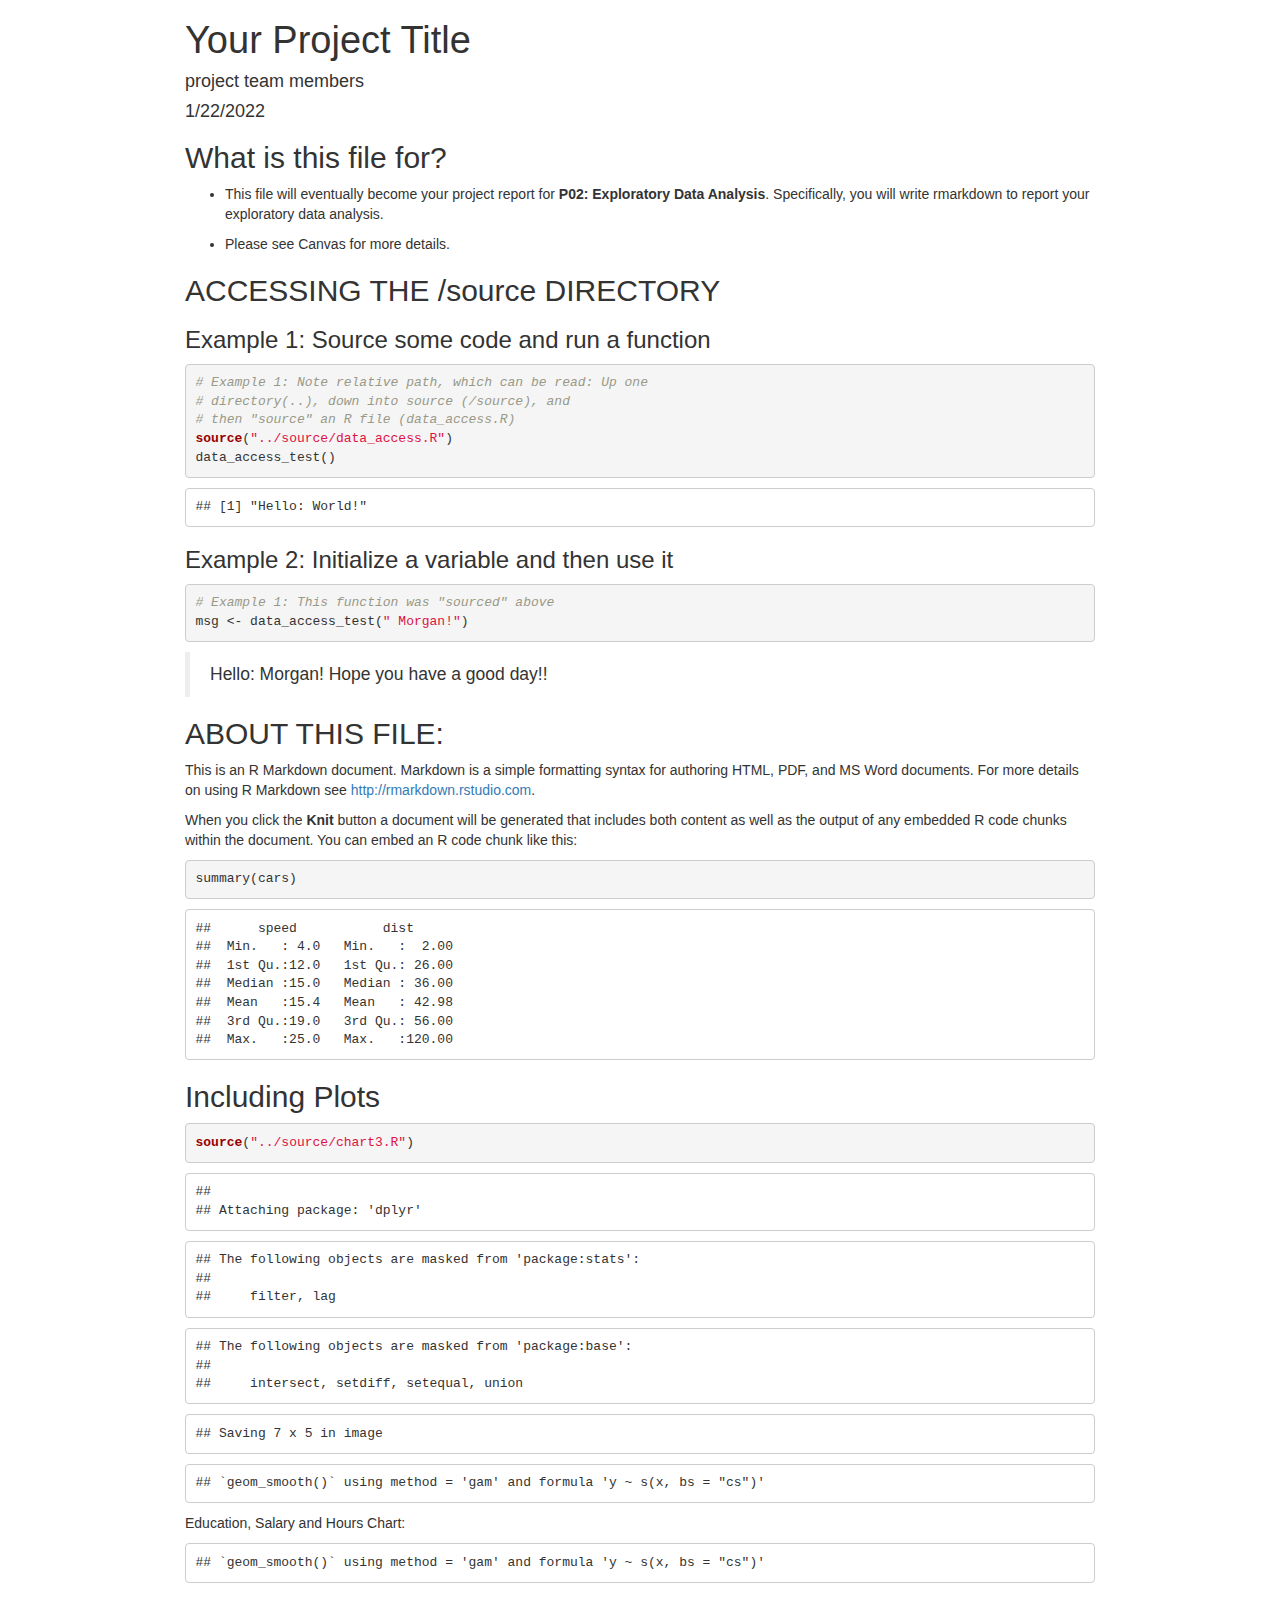
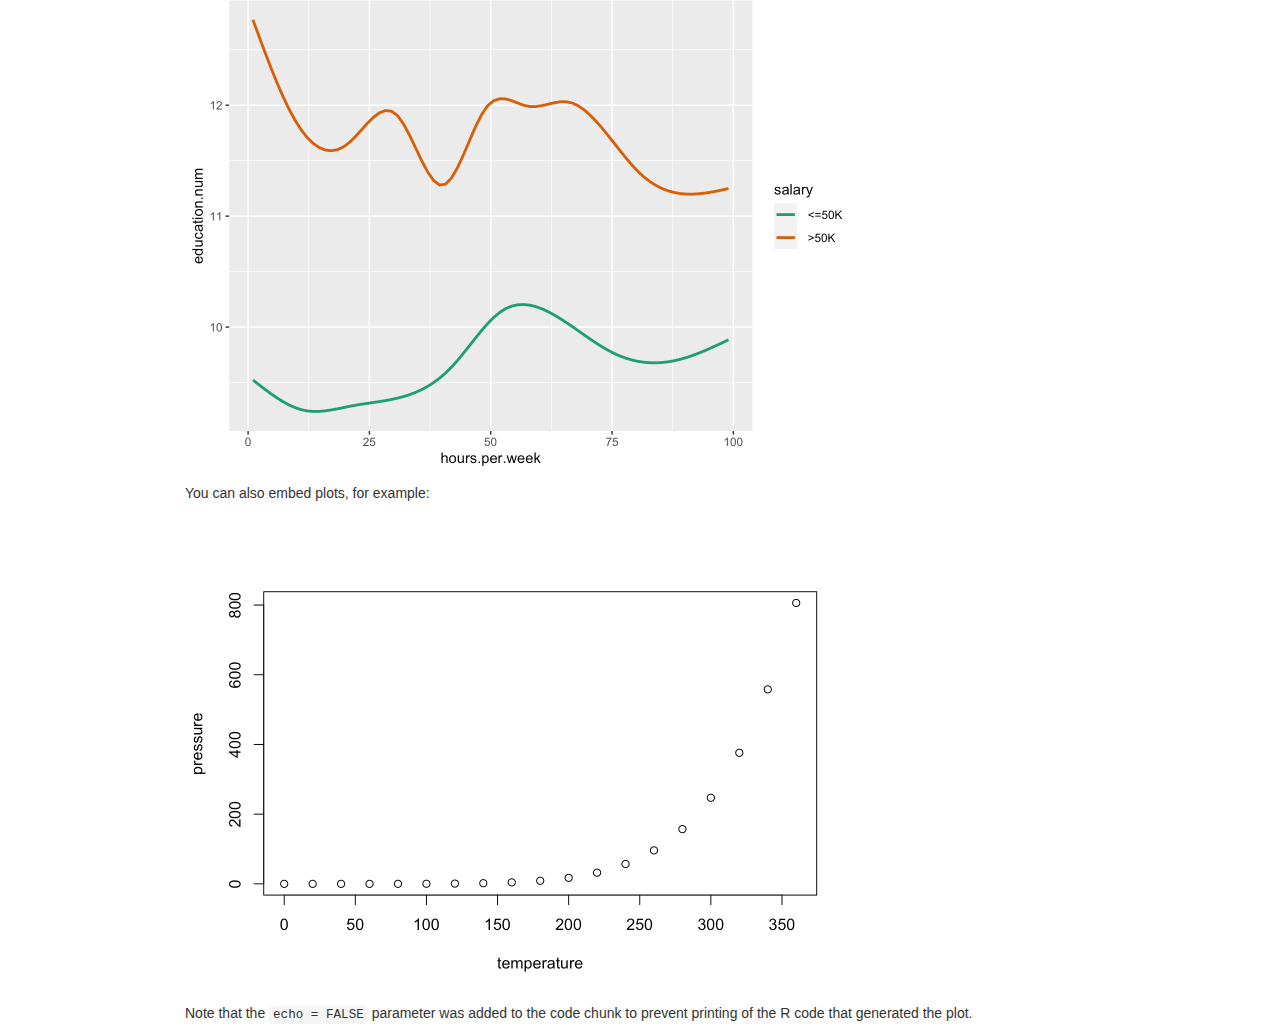
==== commit 857b02cf: "knit chart3 sucsess" ====
--- a/docs/index.html
+++ b/docs/index.html
@@ -14,13 +14,49 @@
 
 <title>Your Project Title</title>
 
-<script src="[data-uri]"></script>
-<script src="[data-uri]"></script>
+<script>// Pandoc 2.9 adds attributes on both header and div. We remove the former (to
+// be compatible with the behavior of Pandoc < 2.8).
+document.addEventListener('DOMContentLoaded', function(e) {
+  var hs = document.querySelectorAll("div.section[class*='level'] > :first-child");
+  var i, h, a;
+  for (i = 0; i < hs.length; i++) {
+    h = hs[i];
+    if (!/^h[1-6]$/i.test(h.tagName)) continue;  // it should be a header h1-h6
+    a = h.attributes;
+    while (a.length > 0) h.removeAttribute(a[0].name);
+  }
+});
+</script>
+<script>/*! jQuery v3.6.0 | (c) OpenJS Foundation and other contributors | jquery.org/license */
+!function(e,t){"use strict";"object"==typeof module&&"object"==typeof module.exports?module.exports=e.document?t(e,!0):function(e){if(!e.document)throw new Error("jQuery requires a window with a document");return t(e)}:t(e)}("undefined"!=typeof window?window:this,function(C,e){"use strict";var t=[],r=Object.getPrototypeOf,s=t.slice,g=t.flat?function(e){return t.flat.call(e)}:function(e){return t.concat.apply([],e)},u=t.push,i=t.indexOf,n={},o=n.toString,v=n.hasOwnProperty,a=v.toString,l=a.call(Object),y={},m=function(e){return"function"==typeof e&&"number"!=typeof e.nodeType&&"function"!=typeof e.item},x=function(e){return null!=e&&e===e.window},E=C.document,c={type:!0,src:!0,nonce:!0,noModule:!0};function b(e,t,n){var r,i,o=(n=n||E).createElement("script");if(o.text=e,t)for(r in c)(i=t[r]||t.getAttribute&&t.getAttribute(r))&&o.setAttribute(r,i);n.head.appendChild(o).parentNode.removeChild(o)}function w(e){return null==e?e+"":"object"==typeof e||"function"==typeof e?n[o.call(e)]||"object":typeof e}var f="3.6.0",S=function(e,t){return new S.fn.init(e,t)};function p(e){var t=!!e&&"length"in e&&e.length,n=w(e);return!m(e)&&!x(e)&&("array"===n||0===t||"number"==typeof t&&0<t&&t-1 in e)}S.fn=S.prototype={jquery:f,constructor:S,length:0,toArray:function(){return s.call(this)},get:function(e){return null==e?s.call(this):e<0?this[e+this.length]:this[e]},pushStack:function(e){var t=S.merge(this.constructor(),e);return t.prevObject=this,t},each:function(e){return S.each(this,e)},map:function(n){return this.pushStack(S.map(this,function(e,t){return n.call(e,t,e)}))},slice:function(){return this.pushStack(s.apply(this,arguments))},first:function(){return this.eq(0)},last:function(){return this.eq(-1)},even:function(){return this.pushStack(S.grep(this,function(e,t){return(t+1)%2}))},odd:function(){return this.pushStack(S.grep(this,function(e,t){return t%2}))},eq:function(e){var t=this.length,n=+e+(e<0?t:0);return this.pushStack(0<=n&&n<t?[this[n]]:[])},end:function(){return this.prevObject||this.constructor()},push:u,sort:t.sort,splice:t.splice},S.extend=S.fn.extend=function(){var e,t,n,r,i,o,a=arguments[0]||{},s=1,u=arguments.length,l=!1;for("boolean"==typeof a&&(l=a,a=arguments[s]||{},s++),"object"==typeof a||m(a)||(a={}),s===u&&(a=this,s--);s<u;s++)if(null!=(e=arguments[s]))for(t in e)r=e[t],"__proto__"!==t&&a!==r&&(l&&r&&(S.isPlainObject(r)||(i=Array.isArray(r)))?(n=a[t],o=i&&!Array.isArray(n)?[]:i||S.isPlainObject(n)?n:{},i=!1,a[t]=S.extend(l,o,r)):void 0!==r&&(a[t]=r));return a},S.extend({expando:"jQuery"+(f+Math.random()).replace(/\D/g,""),isReady:!0,error:function(e){throw new Error(e)},noop:function(){},isPlainObject:function(e){var t,n;return!(!e||"[object Object]"!==o.call(e))&&(!(t=r(e))||"function"==typeof(n=v.call(t,"constructor")&&t.constructor)&&a.call(n)===l)},isEmptyObject:function(e){var t;for(t in e)return!1;return!0},globalEval:function(e,t,n){b(e,{nonce:t&&t.nonce},n)},each:function(e,t){var n,r=0;if(p(e)){for(n=e.length;r<n;r++)if(!1===t.call(e[r],r,e[r]))break}else for(r in e)if(!1===t.call(e[r],r,e[r]))break;return e},makeArray:function(e,t){var n=t||[];return null!=e&&(p(Object(e))?S.merge(n,"string"==typeof e?[e]:e):u.call(n,e)),n},inArray:function(e,t,n){return null==t?-1:i.call(t,e,n)},merge:function(e,t){for(var n=+t.length,r=0,i=e.length;r<n;r++)e[i++]=t[r];return e.length=i,e},grep:function(e,t,n){for(var r=[],i=0,o=e.length,a=!n;i<o;i++)!t(e[i],i)!==a&&r.push(e[i]);return r},map:function(e,t,n){var r,i,o=0,a=[];if(p(e))for(r=e.length;o<r;o++)null!=(i=t(e[o],o,n))&&a.push(i);else for(o in e)null!=(i=t(e[o],o,n))&&a.push(i);return g(a)},guid:1,support:y}),"function"==typeof Symbol&&(S.fn[Symbol.iterator]=t[Symbol.iterator]),S.each("Boolean Number String Function Array Date RegExp Object Error Symbol".split(" "),function(e,t){n["[object "+t+"]"]=t.toLowerCase()});var d=function(n){var e,d,b,o,i,h,f,g,w,u,l,T,C,a,E,v,s,c,y,S="sizzle"+1*new Date,p=n.document,k=0,r=0,m=ue(),x=ue(),A=ue(),N=ue(),j=function(e,t){return e===t&&(l=!0),0},D={}.hasOwnProperty,t=[],q=t.pop,L=t.push,H=t.push,O=t.slice,P=function(e,t){for(var n=0,r=e.length;n<r;n++)if(e[n]===t)return n;return-1},R="checked|selected|async|autofocus|autoplay|controls|defer|disabled|hidden|ismap|loop|multiple|open|readonly|required|scoped",M="[\\x20\\t\\r\\n\\f]",I="(?:\\\\[\\da-fA-F]{1,6}"+M+"?|\\\\[^\\r\\n\\f]|[\\w-]|[^\0-\\x7f])+",W="\\["+M+"*("+I+")(?:"+M+"*([*^$|!~]?=)"+M+"*(?:'((?:\\\\.|[^\\\\'])*)'|\"((?:\\\\.|[^\\\\\"])*)\"|("+I+"))|)"+M+"*\\]",F=":("+I+")(?:\\((('((?:\\\\.|[^\\\\'])*)'|\"((?:\\\\.|[^\\\\\"])*)\")|((?:\\\\.|[^\\\\()[\\]]|"+W+")*)|.*)\\)|)",B=new RegExp(M+"+","g"),$=new RegExp("^"+M+"+|((?:^|[^\\\\])(?:\\\\.)*)"+M+"+$","g"),_=new RegExp("^"+M+"*,"+M+"*"),z=new RegExp("^"+M+"*([>+~]|"+M+")"+M+"*"),U=new RegExp(M+"|>"),X=new RegExp(F),V=new RegExp("^"+I+"$"),G={ID:new RegExp("^#("+I+")"),CLASS:new RegExp("^\\.("+I+")"),TAG:new RegExp("^("+I+"|[*])"),ATTR:new RegExp("^"+W),PSEUDO:new RegExp("^"+F),CHILD:new RegExp("^:(only|first|last|nth|nth-last)-(child|of-type)(?:\\("+M+"*(even|odd|(([+-]|)(\\d*)n|)"+M+"*(?:([+-]|)"+M+"*(\\d+)|))"+M+"*\\)|)","i"),bool:new RegExp("^(?:"+R+")$","i"),needsContext:new RegExp("^"+M+"*[>+~]|:(even|odd|eq|gt|lt|nth|first|last)(?:\\("+M+"*((?:-\\d)?\\d*)"+M+"*\\)|)(?=[^-]|$)","i")},Y=/HTML$/i,Q=/^(?:input|select|textarea|button)$/i,J=/^h\d$/i,K=/^[^{]+\{\s*\[native \w/,Z=/^(?:#([\w-]+)|(\w+)|\.([\w-]+))$/,ee=/[+~]/,te=new RegExp("\\\\[\\da-fA-F]{1,6}"+M+"?|\\\\([^\\r\\n\\f])","g"),ne=function(e,t){var n="0x"+e.slice(1)-65536;return t||(n<0?String.fromCharCode(n+65536):String.fromCharCode(n>>10|55296,1023&n|56320))},re=/([\0-\x1f\x7f]|^-?\d)|^-$|[^\0-\x1f\x7f-\uFFFF\w-]/g,ie=function(e,t){return t?"\0"===e?"\ufffd":e.slice(0,-1)+"\\"+e.charCodeAt(e.length-1).toString(16)+" ":"\\"+e},oe=function(){T()},ae=be(function(e){return!0===e.disabled&&"fieldset"===e.nodeName.toLowerCase()},{dir:"parentNode",next:"legend"});try{H.apply(t=O.call(p.childNodes),p.childNodes),t[p.childNodes.length].nodeType}catch(e){H={apply:t.length?function(e,t){L.apply(e,O.call(t))}:function(e,t){var n=e.length,r=0;while(e[n++]=t[r++]);e.length=n-1}}}function se(t,e,n,r){var i,o,a,s,u,l,c,f=e&&e.ownerDocument,p=e?e.nodeType:9;if(n=n||[],"string"!=typeof t||!t||1!==p&&9!==p&&11!==p)return n;if(!r&&(T(e),e=e||C,E)){if(11!==p&&(u=Z.exec(t)))if(i=u[1]){if(9===p){if(!(a=e.getElementById(i)))return n;if(a.id===i)return n.push(a),n}else if(f&&(a=f.getElementById(i))&&y(e,a)&&a.id===i)return n.push(a),n}else{if(u[2])return H.apply(n,e.getElementsByTagName(t)),n;if((i=u[3])&&d.getElementsByClassName&&e.getElementsByClassName)return H.apply(n,e.getElementsByClassName(i)),n}if(d.qsa&&!N[t+" "]&&(!v||!v.test(t))&&(1!==p||"object"!==e.nodeName.toLowerCase())){if(c=t,f=e,1===p&&(U.test(t)||z.test(t))){(f=ee.test(t)&&ye(e.parentNode)||e)===e&&d.scope||((s=e.getAttribute("id"))?s=s.replace(re,ie):e.setAttribute("id",s=S)),o=(l=h(t)).length;while(o--)l[o]=(s?"#"+s:":scope")+" "+xe(l[o]);c=l.join(",")}try{return H.apply(n,f.querySelectorAll(c)),n}catch(e){N(t,!0)}finally{s===S&&e.removeAttribute("id")}}}return g(t.replace($,"$1"),e,n,r)}function ue(){var r=[];return function e(t,n){return r.push(t+" ")>b.cacheLength&&delete e[r.shift()],e[t+" "]=n}}function le(e){return e[S]=!0,e}function ce(e){var t=C.createElement("fieldset");try{return!!e(t)}catch(e){return!1}finally{t.parentNode&&t.parentNode.removeChild(t),t=null}}function fe(e,t){var n=e.split("|"),r=n.length;while(r--)b.attrHandle[n[r]]=t}function pe(e,t){var n=t&&e,r=n&&1===e.nodeType&&1===t.nodeType&&e.sourceIndex-t.sourceIndex;if(r)return r;if(n)while(n=n.nextSibling)if(n===t)return-1;return e?1:-1}function de(t){return function(e){return"input"===e.nodeName.toLowerCase()&&e.type===t}}function he(n){return function(e){var t=e.nodeName.toLowerCase();return("input"===t||"button"===t)&&e.type===n}}function ge(t){return function(e){return"form"in e?e.parentNode&&!1===e.disabled?"label"in e?"label"in e.parentNode?e.parentNode.disabled===t:e.disabled===t:e.isDisabled===t||e.isDisabled!==!t&&ae(e)===t:e.disabled===t:"label"in e&&e.disabled===t}}function ve(a){return le(function(o){return o=+o,le(function(e,t){var n,r=a([],e.length,o),i=r.length;while(i--)e[n=r[i]]&&(e[n]=!(t[n]=e[n]))})})}function ye(e){return e&&"undefined"!=typeof e.getElementsByTagName&&e}for(e in d=se.support={},i=se.isXML=function(e){var t=e&&e.namespaceURI,n=e&&(e.ownerDocument||e).documentElement;return!Y.test(t||n&&n.nodeName||"HTML")},T=se.setDocument=function(e){var t,n,r=e?e.ownerDocument||e:p;return r!=C&&9===r.nodeType&&r.documentElement&&(a=(C=r).documentElement,E=!i(C),p!=C&&(n=C.defaultView)&&n.top!==n&&(n.addEventListener?n.addEventListener("unload",oe,!1):n.attachEvent&&n.attachEvent("onunload",oe)),d.scope=ce(function(e){return a.appendChild(e).appendChild(C.createElement("div")),"undefined"!=typeof e.querySelectorAll&&!e.querySelectorAll(":scope fieldset div").length}),d.attributes=ce(function(e){return e.className="i",!e.getAttribute("className")}),d.getElementsByTagName=ce(function(e){return e.appendChild(C.createComment("")),!e.getElementsByTagName("*").length}),d.getElementsByClassName=K.test(C.getElementsByClassName),d.getById=ce(function(e){return a.appendChild(e).id=S,!C.getElementsByName||!C.getElementsByName(S).length}),d.getById?(b.filter.ID=function(e){var t=e.replace(te,ne);return function(e){return e.getAttribute("id")===t}},b.find.ID=function(e,t){if("undefined"!=typeof t.getElementById&&E){var n=t.getElementById(e);return n?[n]:[]}}):(b.filter.ID=function(e){var n=e.replace(te,ne);return function(e){var t="undefined"!=typeof e.getAttributeNode&&e.getAttributeNode("id");return t&&t.value===n}},b.find.ID=function(e,t){if("undefined"!=typeof t.getElementById&&E){var n,r,i,o=t.getElementById(e);if(o){if((n=o.getAttributeNode("id"))&&n.value===e)return[o];i=t.getElementsByName(e),r=0;while(o=i[r++])if((n=o.getAttributeNode("id"))&&n.value===e)return[o]}return[]}}),b.find.TAG=d.getElementsByTagName?function(e,t){return"undefined"!=typeof t.getElementsByTagName?t.getElementsByTagName(e):d.qsa?t.querySelectorAll(e):void 0}:function(e,t){var n,r=[],i=0,o=t.getElementsByTagName(e);if("*"===e){while(n=o[i++])1===n.nodeType&&r.push(n);return r}return o},b.find.CLASS=d.getElementsByClassName&&function(e,t){if("undefined"!=typeof t.getElementsByClassName&&E)return t.getElementsByClassName(e)},s=[],v=[],(d.qsa=K.test(C.querySelectorAll))&&(ce(function(e){var t;a.appendChild(e).innerHTML="<a id='"+S+"'></a><select id='"+S+"-\r\\' msallowcapture=''><option selected=''></option></select>",e.querySelectorAll("[msallowcapture^='']").length&&v.push("[*^$]="+M+"*(?:''|\"\")"),e.querySelectorAll("[selected]").length||v.push("\\["+M+"*(?:value|"+R+")"),e.querySelectorAll("[id~="+S+"-]").length||v.push("~="),(t=C.createElement("input")).setAttribute("name",""),e.appendChild(t),e.querySelectorAll("[name='']").length||v.push("\\["+M+"*name"+M+"*="+M+"*(?:''|\"\")"),e.querySelectorAll(":checked").length||v.push(":checked"),e.querySelectorAll("a#"+S+"+*").length||v.push(".#.+[+~]"),e.querySelectorAll("\\\f"),v.push("[\\r\\n\\f]")}),ce(function(e){e.innerHTML="<a href='' disabled='disabled'></a><select disabled='disabled'><option/></select>";var t=C.createElement("input");t.setAttribute("type","hidden"),e.appendChild(t).setAttribute("name","D"),e.querySelectorAll("[name=d]").length&&v.push("name"+M+"*[*^$|!~]?="),2!==e.querySelectorAll(":enabled").length&&v.push(":enabled",":disabled"),a.appendChild(e).disabled=!0,2!==e.querySelectorAll(":disabled").length&&v.push(":enabled",":disabled"),e.querySelectorAll("*,:x"),v.push(",.*:")})),(d.matchesSelector=K.test(c=a.matches||a.webkitMatchesSelector||a.mozMatchesSelector||a.oMatchesSelector||a.msMatchesSelector))&&ce(function(e){d.disconnectedMatch=c.call(e,"*"),c.call(e,"[s!='']:x"),s.push("!=",F)}),v=v.length&&new RegExp(v.join("|")),s=s.length&&new RegExp(s.join("|")),t=K.test(a.compareDocumentPosition),y=t||K.test(a.contains)?function(e,t){var n=9===e.nodeType?e.documentElement:e,r=t&&t.parentNode;return e===r||!(!r||1!==r.nodeType||!(n.contains?n.contains(r):e.compareDocumentPosition&&16&e.compareDocumentPosition(r)))}:function(e,t){if(t)while(t=t.parentNode)if(t===e)return!0;return!1},j=t?function(e,t){if(e===t)return l=!0,0;var n=!e.compareDocumentPosition-!t.compareDocumentPosition;return n||(1&(n=(e.ownerDocument||e)==(t.ownerDocument||t)?e.compareDocumentPosition(t):1)||!d.sortDetached&&t.compareDocumentPosition(e)===n?e==C||e.ownerDocument==p&&y(p,e)?-1:t==C||t.ownerDocument==p&&y(p,t)?1:u?P(u,e)-P(u,t):0:4&n?-1:1)}:function(e,t){if(e===t)return l=!0,0;var n,r=0,i=e.parentNode,o=t.parentNode,a=[e],s=[t];if(!i||!o)return e==C?-1:t==C?1:i?-1:o?1:u?P(u,e)-P(u,t):0;if(i===o)return pe(e,t);n=e;while(n=n.parentNode)a.unshift(n);n=t;while(n=n.parentNode)s.unshift(n);while(a[r]===s[r])r++;return r?pe(a[r],s[r]):a[r]==p?-1:s[r]==p?1:0}),C},se.matches=function(e,t){return se(e,null,null,t)},se.matchesSelector=function(e,t){if(T(e),d.matchesSelector&&E&&!N[t+" "]&&(!s||!s.test(t))&&(!v||!v.test(t)))try{var n=c.call(e,t);if(n||d.disconnectedMatch||e.document&&11!==e.document.nodeType)return n}catch(e){N(t,!0)}return 0<se(t,C,null,[e]).length},se.contains=function(e,t){return(e.ownerDocument||e)!=C&&T(e),y(e,t)},se.attr=function(e,t){(e.ownerDocument||e)!=C&&T(e);var n=b.attrHandle[t.toLowerCase()],r=n&&D.call(b.attrHandle,t.toLowerCase())?n(e,t,!E):void 0;return void 0!==r?r:d.attributes||!E?e.getAttribute(t):(r=e.getAttributeNode(t))&&r.specified?r.value:null},se.escape=function(e){return(e+"").replace(re,ie)},se.error=function(e){throw new Error("Syntax error, unrecognized expression: "+e)},se.uniqueSort=function(e){var t,n=[],r=0,i=0;if(l=!d.detectDuplicates,u=!d.sortStable&&e.slice(0),e.sort(j),l){while(t=e[i++])t===e[i]&&(r=n.push(i));while(r--)e.splice(n[r],1)}return u=null,e},o=se.getText=function(e){var t,n="",r=0,i=e.nodeType;if(i){if(1===i||9===i||11===i){if("string"==typeof e.textContent)return e.textContent;for(e=e.firstChild;e;e=e.nextSibling)n+=o(e)}else if(3===i||4===i)return e.nodeValue}else while(t=e[r++])n+=o(t);return n},(b=se.selectors={cacheLength:50,createPseudo:le,match:G,attrHandle:{},find:{},relative:{">":{dir:"parentNode",first:!0}," ":{dir:"parentNode"},"+":{dir:"previousSibling",first:!0},"~":{dir:"previousSibling"}},preFilter:{ATTR:function(e){return e[1]=e[1].replace(te,ne),e[3]=(e[3]||e[4]||e[5]||"").replace(te,ne),"~="===e[2]&&(e[3]=" "+e[3]+" "),e.slice(0,4)},CHILD:function(e){return e[1]=e[1].toLowerCase(),"nth"===e[1].slice(0,3)?(e[3]||se.error(e[0]),e[4]=+(e[4]?e[5]+(e[6]||1):2*("even"===e[3]||"odd"===e[3])),e[5]=+(e[7]+e[8]||"odd"===e[3])):e[3]&&se.error(e[0]),e},PSEUDO:function(e){var t,n=!e[6]&&e[2];return G.CHILD.test(e[0])?null:(e[3]?e[2]=e[4]||e[5]||"":n&&X.test(n)&&(t=h(n,!0))&&(t=n.indexOf(")",n.length-t)-n.length)&&(e[0]=e[0].slice(0,t),e[2]=n.slice(0,t)),e.slice(0,3))}},filter:{TAG:function(e){var t=e.replace(te,ne).toLowerCase();return"*"===e?function(){return!0}:function(e){return e.nodeName&&e.nodeName.toLowerCase()===t}},CLASS:function(e){var t=m[e+" "];return t||(t=new RegExp("(^|"+M+")"+e+"("+M+"|$)"))&&m(e,function(e){return t.test("string"==typeof e.className&&e.className||"undefined"!=typeof e.getAttribute&&e.getAttribute("class")||"")})},ATTR:function(n,r,i){return function(e){var t=se.attr(e,n);return null==t?"!="===r:!r||(t+="","="===r?t===i:"!="===r?t!==i:"^="===r?i&&0===t.indexOf(i):"*="===r?i&&-1<t.indexOf(i):"$="===r?i&&t.slice(-i.length)===i:"~="===r?-1<(" "+t.replace(B," ")+" ").indexOf(i):"|="===r&&(t===i||t.slice(0,i.length+1)===i+"-"))}},CHILD:function(h,e,t,g,v){var y="nth"!==h.slice(0,3),m="last"!==h.slice(-4),x="of-type"===e;return 1===g&&0===v?function(e){return!!e.parentNode}:function(e,t,n){var r,i,o,a,s,u,l=y!==m?"nextSibling":"previousSibling",c=e.parentNode,f=x&&e.nodeName.toLowerCase(),p=!n&&!x,d=!1;if(c){if(y){while(l){a=e;while(a=a[l])if(x?a.nodeName.toLowerCase()===f:1===a.nodeType)return!1;u=l="only"===h&&!u&&"nextSibling"}return!0}if(u=[m?c.firstChild:c.lastChild],m&&p){d=(s=(r=(i=(o=(a=c)[S]||(a[S]={}))[a.uniqueID]||(o[a.uniqueID]={}))[h]||[])[0]===k&&r[1])&&r[2],a=s&&c.childNodes[s];while(a=++s&&a&&a[l]||(d=s=0)||u.pop())if(1===a.nodeType&&++d&&a===e){i[h]=[k,s,d];break}}else if(p&&(d=s=(r=(i=(o=(a=e)[S]||(a[S]={}))[a.uniqueID]||(o[a.uniqueID]={}))[h]||[])[0]===k&&r[1]),!1===d)while(a=++s&&a&&a[l]||(d=s=0)||u.pop())if((x?a.nodeName.toLowerCase()===f:1===a.nodeType)&&++d&&(p&&((i=(o=a[S]||(a[S]={}))[a.uniqueID]||(o[a.uniqueID]={}))[h]=[k,d]),a===e))break;return(d-=v)===g||d%g==0&&0<=d/g}}},PSEUDO:function(e,o){var t,a=b.pseudos[e]||b.setFilters[e.toLowerCase()]||se.error("unsupported pseudo: "+e);return a[S]?a(o):1<a.length?(t=[e,e,"",o],b.setFilters.hasOwnProperty(e.toLowerCase())?le(function(e,t){var n,r=a(e,o),i=r.length;while(i--)e[n=P(e,r[i])]=!(t[n]=r[i])}):function(e){return a(e,0,t)}):a}},pseudos:{not:le(function(e){var r=[],i=[],s=f(e.replace($,"$1"));return s[S]?le(function(e,t,n,r){var i,o=s(e,null,r,[]),a=e.length;while(a--)(i=o[a])&&(e[a]=!(t[a]=i))}):function(e,t,n){return r[0]=e,s(r,null,n,i),r[0]=null,!i.pop()}}),has:le(function(t){return function(e){return 0<se(t,e).length}}),contains:le(function(t){return t=t.replace(te,ne),function(e){return-1<(e.textContent||o(e)).indexOf(t)}}),lang:le(function(n){return V.test(n||"")||se.error("unsupported lang: "+n),n=n.replace(te,ne).toLowerCase(),function(e){var t;do{if(t=E?e.lang:e.getAttribute("xml:lang")||e.getAttribute("lang"))return(t=t.toLowerCase())===n||0===t.indexOf(n+"-")}while((e=e.parentNode)&&1===e.nodeType);return!1}}),target:function(e){var t=n.location&&n.location.hash;return t&&t.slice(1)===e.id},root:function(e){return e===a},focus:function(e){return e===C.activeElement&&(!C.hasFocus||C.hasFocus())&&!!(e.type||e.href||~e.tabIndex)},enabled:ge(!1),disabled:ge(!0),checked:function(e){var t=e.nodeName.toLowerCase();return"input"===t&&!!e.checked||"option"===t&&!!e.selected},selected:function(e){return e.parentNode&&e.parentNode.selectedIndex,!0===e.selected},empty:function(e){for(e=e.firstChild;e;e=e.nextSibling)if(e.nodeType<6)return!1;return!0},parent:function(e){return!b.pseudos.empty(e)},header:function(e){return J.test(e.nodeName)},input:function(e){return Q.test(e.nodeName)},button:function(e){var t=e.nodeName.toLowerCase();return"input"===t&&"button"===e.type||"button"===t},text:function(e){var t;return"input"===e.nodeName.toLowerCase()&&"text"===e.type&&(null==(t=e.getAttribute("type"))||"text"===t.toLowerCase())},first:ve(function(){return[0]}),last:ve(function(e,t){return[t-1]}),eq:ve(function(e,t,n){return[n<0?n+t:n]}),even:ve(function(e,t){for(var n=0;n<t;n+=2)e.push(n);return e}),odd:ve(function(e,t){for(var n=1;n<t;n+=2)e.push(n);return e}),lt:ve(function(e,t,n){for(var r=n<0?n+t:t<n?t:n;0<=--r;)e.push(r);return e}),gt:ve(function(e,t,n){for(var r=n<0?n+t:n;++r<t;)e.push(r);return e})}}).pseudos.nth=b.pseudos.eq,{radio:!0,checkbox:!0,file:!0,password:!0,image:!0})b.pseudos[e]=de(e);for(e in{submit:!0,reset:!0})b.pseudos[e]=he(e);function me(){}function xe(e){for(var t=0,n=e.length,r="";t<n;t++)r+=e[t].value;return r}function be(s,e,t){var u=e.dir,l=e.next,c=l||u,f=t&&"parentNode"===c,p=r++;return e.first?function(e,t,n){while(e=e[u])if(1===e.nodeType||f)return s(e,t,n);return!1}:function(e,t,n){var r,i,o,a=[k,p];if(n){while(e=e[u])if((1===e.nodeType||f)&&s(e,t,n))return!0}else while(e=e[u])if(1===e.nodeType||f)if(i=(o=e[S]||(e[S]={}))[e.uniqueID]||(o[e.uniqueID]={}),l&&l===e.nodeName.toLowerCase())e=e[u]||e;else{if((r=i[c])&&r[0]===k&&r[1]===p)return a[2]=r[2];if((i[c]=a)[2]=s(e,t,n))return!0}return!1}}function we(i){return 1<i.length?function(e,t,n){var r=i.length;while(r--)if(!i[r](e,t,n))return!1;return!0}:i[0]}function Te(e,t,n,r,i){for(var o,a=[],s=0,u=e.length,l=null!=t;s<u;s++)(o=e[s])&&(n&&!n(o,r,i)||(a.push(o),l&&t.push(s)));return a}function Ce(d,h,g,v,y,e){return v&&!v[S]&&(v=Ce(v)),y&&!y[S]&&(y=Ce(y,e)),le(function(e,t,n,r){var i,o,a,s=[],u=[],l=t.length,c=e||function(e,t,n){for(var r=0,i=t.length;r<i;r++)se(e,t[r],n);return n}(h||"*",n.nodeType?[n]:n,[]),f=!d||!e&&h?c:Te(c,s,d,n,r),p=g?y||(e?d:l||v)?[]:t:f;if(g&&g(f,p,n,r),v){i=Te(p,u),v(i,[],n,r),o=i.length;while(o--)(a=i[o])&&(p[u[o]]=!(f[u[o]]=a))}if(e){if(y||d){if(y){i=[],o=p.length;while(o--)(a=p[o])&&i.push(f[o]=a);y(null,p=[],i,r)}o=p.length;while(o--)(a=p[o])&&-1<(i=y?P(e,a):s[o])&&(e[i]=!(t[i]=a))}}else p=Te(p===t?p.splice(l,p.length):p),y?y(null,t,p,r):H.apply(t,p)})}function Ee(e){for(var i,t,n,r=e.length,o=b.relative[e[0].type],a=o||b.relative[" "],s=o?1:0,u=be(function(e){return e===i},a,!0),l=be(function(e){return-1<P(i,e)},a,!0),c=[function(e,t,n){var r=!o&&(n||t!==w)||((i=t).nodeType?u(e,t,n):l(e,t,n));return i=null,r}];s<r;s++)if(t=b.relative[e[s].type])c=[be(we(c),t)];else{if((t=b.filter[e[s].type].apply(null,e[s].matches))[S]){for(n=++s;n<r;n++)if(b.relative[e[n].type])break;return Ce(1<s&&we(c),1<s&&xe(e.slice(0,s-1).concat({value:" "===e[s-2].type?"*":""})).replace($,"$1"),t,s<n&&Ee(e.slice(s,n)),n<r&&Ee(e=e.slice(n)),n<r&&xe(e))}c.push(t)}return we(c)}return me.prototype=b.filters=b.pseudos,b.setFilters=new me,h=se.tokenize=function(e,t){var n,r,i,o,a,s,u,l=x[e+" "];if(l)return t?0:l.slice(0);a=e,s=[],u=b.preFilter;while(a){for(o in n&&!(r=_.exec(a))||(r&&(a=a.slice(r[0].length)||a),s.push(i=[])),n=!1,(r=z.exec(a))&&(n=r.shift(),i.push({value:n,type:r[0].replace($," ")}),a=a.slice(n.length)),b.filter)!(r=G[o].exec(a))||u[o]&&!(r=u[o](r))||(n=r.shift(),i.push({value:n,type:o,matches:r}),a=a.slice(n.length));if(!n)break}return t?a.length:a?se.error(e):x(e,s).slice(0)},f=se.compile=function(e,t){var n,v,y,m,x,r,i=[],o=[],a=A[e+" "];if(!a){t||(t=h(e)),n=t.length;while(n--)(a=Ee(t[n]))[S]?i.push(a):o.push(a);(a=A(e,(v=o,m=0<(y=i).length,x=0<v.length,r=function(e,t,n,r,i){var o,a,s,u=0,l="0",c=e&&[],f=[],p=w,d=e||x&&b.find.TAG("*",i),h=k+=null==p?1:Math.random()||.1,g=d.length;for(i&&(w=t==C||t||i);l!==g&&null!=(o=d[l]);l++){if(x&&o){a=0,t||o.ownerDocument==C||(T(o),n=!E);while(s=v[a++])if(s(o,t||C,n)){r.push(o);break}i&&(k=h)}m&&((o=!s&&o)&&u--,e&&c.push(o))}if(u+=l,m&&l!==u){a=0;while(s=y[a++])s(c,f,t,n);if(e){if(0<u)while(l--)c[l]||f[l]||(f[l]=q.call(r));f=Te(f)}H.apply(r,f),i&&!e&&0<f.length&&1<u+y.length&&se.uniqueSort(r)}return i&&(k=h,w=p),c},m?le(r):r))).selector=e}return a},g=se.select=function(e,t,n,r){var i,o,a,s,u,l="function"==typeof e&&e,c=!r&&h(e=l.selector||e);if(n=n||[],1===c.length){if(2<(o=c[0]=c[0].slice(0)).length&&"ID"===(a=o[0]).type&&9===t.nodeType&&E&&b.relative[o[1].type]){if(!(t=(b.find.ID(a.matches[0].replace(te,ne),t)||[])[0]))return n;l&&(t=t.parentNode),e=e.slice(o.shift().value.length)}i=G.needsContext.test(e)?0:o.length;while(i--){if(a=o[i],b.relative[s=a.type])break;if((u=b.find[s])&&(r=u(a.matches[0].replace(te,ne),ee.test(o[0].type)&&ye(t.parentNode)||t))){if(o.splice(i,1),!(e=r.length&&xe(o)))return H.apply(n,r),n;break}}}return(l||f(e,c))(r,t,!E,n,!t||ee.test(e)&&ye(t.parentNode)||t),n},d.sortStable=S.split("").sort(j).join("")===S,d.detectDuplicates=!!l,T(),d.sortDetached=ce(function(e){return 1&e.compareDocumentPosition(C.createElement("fieldset"))}),ce(function(e){return e.innerHTML="<a href='#'></a>","#"===e.firstChild.getAttribute("href")})||fe("type|href|height|width",function(e,t,n){if(!n)return e.getAttribute(t,"type"===t.toLowerCase()?1:2)}),d.attributes&&ce(function(e){return e.innerHTML="<input/>",e.firstChild.setAttribute("value",""),""===e.firstChild.getAttribute("value")})||fe("value",function(e,t,n){if(!n&&"input"===e.nodeName.toLowerCase())return e.defaultValue}),ce(function(e){return null==e.getAttribute("disabled")})||fe(R,function(e,t,n){var r;if(!n)return!0===e[t]?t.toLowerCase():(r=e.getAttributeNode(t))&&r.specified?r.value:null}),se}(C);S.find=d,S.expr=d.selectors,S.expr[":"]=S.expr.pseudos,S.uniqueSort=S.unique=d.uniqueSort,S.text=d.getText,S.isXMLDoc=d.isXML,S.contains=d.contains,S.escapeSelector=d.escape;var h=function(e,t,n){var r=[],i=void 0!==n;while((e=e[t])&&9!==e.nodeType)if(1===e.nodeType){if(i&&S(e).is(n))break;r.push(e)}return r},T=function(e,t){for(var n=[];e;e=e.nextSibling)1===e.nodeType&&e!==t&&n.push(e);return n},k=S.expr.match.needsContext;function A(e,t){return e.nodeName&&e.nodeName.toLowerCase()===t.toLowerCase()}var N=/^<([a-z][^\/\0>:\x20\t\r\n\f]*)[\x20\t\r\n\f]*\/?>(?:<\/\1>|)$/i;function j(e,n,r){return m(n)?S.grep(e,function(e,t){return!!n.call(e,t,e)!==r}):n.nodeType?S.grep(e,function(e){return e===n!==r}):"string"!=typeof n?S.grep(e,function(e){return-1<i.call(n,e)!==r}):S.filter(n,e,r)}S.filter=function(e,t,n){var r=t[0];return n&&(e=":not("+e+")"),1===t.length&&1===r.nodeType?S.find.matchesSelector(r,e)?[r]:[]:S.find.matches(e,S.grep(t,function(e){return 1===e.nodeType}))},S.fn.extend({find:function(e){var t,n,r=this.length,i=this;if("string"!=typeof e)return this.pushStack(S(e).filter(function(){for(t=0;t<r;t++)if(S.contains(i[t],this))return!0}));for(n=this.pushStack([]),t=0;t<r;t++)S.find(e,i[t],n);return 1<r?S.uniqueSort(n):n},filter:function(e){return this.pushStack(j(this,e||[],!1))},not:function(e){return this.pushStack(j(this,e||[],!0))},is:function(e){return!!j(this,"string"==typeof e&&k.test(e)?S(e):e||[],!1).length}});var D,q=/^(?:\s*(<[\w\W]+>)[^>]*|#([\w-]+))$/;(S.fn.init=function(e,t,n){var r,i;if(!e)return this;if(n=n||D,"string"==typeof e){if(!(r="<"===e[0]&&">"===e[e.length-1]&&3<=e.length?[null,e,null]:q.exec(e))||!r[1]&&t)return!t||t.jquery?(t||n).find(e):this.constructor(t).find(e);if(r[1]){if(t=t instanceof S?t[0]:t,S.merge(this,S.parseHTML(r[1],t&&t.nodeType?t.ownerDocument||t:E,!0)),N.test(r[1])&&S.isPlainObject(t))for(r in t)m(this[r])?this[r](t[r]):this.attr(r,t[r]);return this}return(i=E.getElementById(r[2]))&&(this[0]=i,this.length=1),this}return e.nodeType?(this[0]=e,this.length=1,this):m(e)?void 0!==n.ready?n.ready(e):e(S):S.makeArray(e,this)}).prototype=S.fn,D=S(E);var L=/^(?:parents|prev(?:Until|All))/,H={children:!0,contents:!0,next:!0,prev:!0};function O(e,t){while((e=e[t])&&1!==e.nodeType);return e}S.fn.extend({has:function(e){var t=S(e,this),n=t.length;return this.filter(function(){for(var e=0;e<n;e++)if(S.contains(this,t[e]))return!0})},closest:function(e,t){var n,r=0,i=this.length,o=[],a="string"!=typeof e&&S(e);if(!k.test(e))for(;r<i;r++)for(n=this[r];n&&n!==t;n=n.parentNode)if(n.nodeType<11&&(a?-1<a.index(n):1===n.nodeType&&S.find.matchesSelector(n,e))){o.push(n);break}return this.pushStack(1<o.length?S.uniqueSort(o):o)},index:function(e){return e?"string"==typeof e?i.call(S(e),this[0]):i.call(this,e.jquery?e[0]:e):this[0]&&this[0].parentNode?this.first().prevAll().length:-1},add:function(e,t){return this.pushStack(S.uniqueSort(S.merge(this.get(),S(e,t))))},addBack:function(e){return this.add(null==e?this.prevObject:this.prevObject.filter(e))}}),S.each({parent:function(e){var t=e.parentNode;return t&&11!==t.nodeType?t:null},parents:function(e){return h(e,"parentNode")},parentsUntil:function(e,t,n){return h(e,"parentNode",n)},next:function(e){return O(e,"nextSibling")},prev:function(e){return O(e,"previousSibling")},nextAll:function(e){return h(e,"nextSibling")},prevAll:function(e){return h(e,"previousSibling")},nextUntil:function(e,t,n){return h(e,"nextSibling",n)},prevUntil:function(e,t,n){return h(e,"previousSibling",n)},siblings:function(e){return T((e.parentNode||{}).firstChild,e)},children:function(e){return T(e.firstChild)},contents:function(e){return null!=e.contentDocument&&r(e.contentDocument)?e.contentDocument:(A(e,"template")&&(e=e.content||e),S.merge([],e.childNodes))}},function(r,i){S.fn[r]=function(e,t){var n=S.map(this,i,e);return"Until"!==r.slice(-5)&&(t=e),t&&"string"==typeof t&&(n=S.filter(t,n)),1<this.length&&(H[r]||S.uniqueSort(n),L.test(r)&&n.reverse()),this.pushStack(n)}});var P=/[^\x20\t\r\n\f]+/g;function R(e){return e}function M(e){throw e}function I(e,t,n,r){var i;try{e&&m(i=e.promise)?i.call(e).done(t).fail(n):e&&m(i=e.then)?i.call(e,t,n):t.apply(void 0,[e].slice(r))}catch(e){n.apply(void 0,[e])}}S.Callbacks=function(r){var e,n;r="string"==typeof r?(e=r,n={},S.each(e.match(P)||[],function(e,t){n[t]=!0}),n):S.extend({},r);var i,t,o,a,s=[],u=[],l=-1,c=function(){for(a=a||r.once,o=i=!0;u.length;l=-1){t=u.shift();while(++l<s.length)!1===s[l].apply(t[0],t[1])&&r.stopOnFalse&&(l=s.length,t=!1)}r.memory||(t=!1),i=!1,a&&(s=t?[]:"")},f={add:function(){return s&&(t&&!i&&(l=s.length-1,u.push(t)),function n(e){S.each(e,function(e,t){m(t)?r.unique&&f.has(t)||s.push(t):t&&t.length&&"string"!==w(t)&&n(t)})}(arguments),t&&!i&&c()),this},remove:function(){return S.each(arguments,function(e,t){var n;while(-1<(n=S.inArray(t,s,n)))s.splice(n,1),n<=l&&l--}),this},has:function(e){return e?-1<S.inArray(e,s):0<s.length},empty:function(){return s&&(s=[]),this},disable:function(){return a=u=[],s=t="",this},disabled:function(){return!s},lock:function(){return a=u=[],t||i||(s=t=""),this},locked:function(){return!!a},fireWith:function(e,t){return a||(t=[e,(t=t||[]).slice?t.slice():t],u.push(t),i||c()),this},fire:function(){return f.fireWith(this,arguments),this},fired:function(){return!!o}};return f},S.extend({Deferred:function(e){var o=[["notify","progress",S.Callbacks("memory"),S.Callbacks("memory"),2],["resolve","done",S.Callbacks("once memory"),S.Callbacks("once memory"),0,"resolved"],["reject","fail",S.Callbacks("once memory"),S.Callbacks("once memory"),1,"rejected"]],i="pending",a={state:function(){return i},always:function(){return s.done(arguments).fail(arguments),this},"catch":function(e){return a.then(null,e)},pipe:function(){var i=arguments;return S.Deferred(function(r){S.each(o,function(e,t){var n=m(i[t[4]])&&i[t[4]];s[t[1]](function(){var e=n&&n.apply(this,arguments);e&&m(e.promise)?e.promise().progress(r.notify).done(r.resolve).fail(r.reject):r[t[0]+"With"](this,n?[e]:arguments)})}),i=null}).promise()},then:function(t,n,r){var u=0;function l(i,o,a,s){return function(){var n=this,r=arguments,e=function(){var e,t;if(!(i<u)){if((e=a.apply(n,r))===o.promise())throw new TypeError("Thenable self-resolution");t=e&&("object"==typeof e||"function"==typeof e)&&e.then,m(t)?s?t.call(e,l(u,o,R,s),l(u,o,M,s)):(u++,t.call(e,l(u,o,R,s),l(u,o,M,s),l(u,o,R,o.notifyWith))):(a!==R&&(n=void 0,r=[e]),(s||o.resolveWith)(n,r))}},t=s?e:function(){try{e()}catch(e){S.Deferred.exceptionHook&&S.Deferred.exceptionHook(e,t.stackTrace),u<=i+1&&(a!==M&&(n=void 0,r=[e]),o.rejectWith(n,r))}};i?t():(S.Deferred.getStackHook&&(t.stackTrace=S.Deferred.getStackHook()),C.setTimeout(t))}}return S.Deferred(function(e){o[0][3].add(l(0,e,m(r)?r:R,e.notifyWith)),o[1][3].add(l(0,e,m(t)?t:R)),o[2][3].add(l(0,e,m(n)?n:M))}).promise()},promise:function(e){return null!=e?S.extend(e,a):a}},s={};return S.each(o,function(e,t){var n=t[2],r=t[5];a[t[1]]=n.add,r&&n.add(function(){i=r},o[3-e][2].disable,o[3-e][3].disable,o[0][2].lock,o[0][3].lock),n.add(t[3].fire),s[t[0]]=function(){return s[t[0]+"With"](this===s?void 0:this,arguments),this},s[t[0]+"With"]=n.fireWith}),a.promise(s),e&&e.call(s,s),s},when:function(e){var n=arguments.length,t=n,r=Array(t),i=s.call(arguments),o=S.Deferred(),a=function(t){return function(e){r[t]=this,i[t]=1<arguments.length?s.call(arguments):e,--n||o.resolveWith(r,i)}};if(n<=1&&(I(e,o.done(a(t)).resolve,o.reject,!n),"pending"===o.state()||m(i[t]&&i[t].then)))return o.then();while(t--)I(i[t],a(t),o.reject);return o.promise()}});var W=/^(Eval|Internal|Range|Reference|Syntax|Type|URI)Error$/;S.Deferred.exceptionHook=function(e,t){C.console&&C.console.warn&&e&&W.test(e.name)&&C.console.warn("jQuery.Deferred exception: "+e.message,e.stack,t)},S.readyException=function(e){C.setTimeout(function(){throw e})};var F=S.Deferred();function B(){E.removeEventListener("DOMContentLoaded",B),C.removeEventListener("load",B),S.ready()}S.fn.ready=function(e){return F.then(e)["catch"](function(e){S.readyException(e)}),this},S.extend({isReady:!1,readyWait:1,ready:function(e){(!0===e?--S.readyWait:S.isReady)||(S.isReady=!0)!==e&&0<--S.readyWait||F.resolveWith(E,[S])}}),S.ready.then=F.then,"complete"===E.readyState||"loading"!==E.readyState&&!E.documentElement.doScroll?C.setTimeout(S.ready):(E.addEventListener("DOMContentLoaded",B),C.addEventListener("load",B));var $=function(e,t,n,r,i,o,a){var s=0,u=e.length,l=null==n;if("object"===w(n))for(s in i=!0,n)$(e,t,s,n[s],!0,o,a);else if(void 0!==r&&(i=!0,m(r)||(a=!0),l&&(a?(t.call(e,r),t=null):(l=t,t=function(e,t,n){return l.call(S(e),n)})),t))for(;s<u;s++)t(e[s],n,a?r:r.call(e[s],s,t(e[s],n)));return i?e:l?t.call(e):u?t(e[0],n):o},_=/^-ms-/,z=/-([a-z])/g;function U(e,t){return t.toUpperCase()}function X(e){return e.replace(_,"ms-").replace(z,U)}var V=function(e){return 1===e.nodeType||9===e.nodeType||!+e.nodeType};function G(){this.expando=S.expando+G.uid++}G.uid=1,G.prototype={cache:function(e){var t=e[this.expando];return t||(t={},V(e)&&(e.nodeType?e[this.expando]=t:Object.defineProperty(e,this.expando,{value:t,configurable:!0}))),t},set:function(e,t,n){var r,i=this.cache(e);if("string"==typeof t)i[X(t)]=n;else for(r in t)i[X(r)]=t[r];return i},get:function(e,t){return void 0===t?this.cache(e):e[this.expando]&&e[this.expando][X(t)]},access:function(e,t,n){return void 0===t||t&&"string"==typeof t&&void 0===n?this.get(e,t):(this.set(e,t,n),void 0!==n?n:t)},remove:function(e,t){var n,r=e[this.expando];if(void 0!==r){if(void 0!==t){n=(t=Array.isArray(t)?t.map(X):(t=X(t))in r?[t]:t.match(P)||[]).length;while(n--)delete r[t[n]]}(void 0===t||S.isEmptyObject(r))&&(e.nodeType?e[this.expando]=void 0:delete e[this.expando])}},hasData:function(e){var t=e[this.expando];return void 0!==t&&!S.isEmptyObject(t)}};var Y=new G,Q=new G,J=/^(?:\{[\w\W]*\}|\[[\w\W]*\])$/,K=/[A-Z]/g;function Z(e,t,n){var r,i;if(void 0===n&&1===e.nodeType)if(r="data-"+t.replace(K,"-$&").toLowerCase(),"string"==typeof(n=e.getAttribute(r))){try{n="true"===(i=n)||"false"!==i&&("null"===i?null:i===+i+""?+i:J.test(i)?JSON.parse(i):i)}catch(e){}Q.set(e,t,n)}else n=void 0;return n}S.extend({hasData:function(e){return Q.hasData(e)||Y.hasData(e)},data:function(e,t,n){return Q.access(e,t,n)},removeData:function(e,t){Q.remove(e,t)},_data:function(e,t,n){return Y.access(e,t,n)},_removeData:function(e,t){Y.remove(e,t)}}),S.fn.extend({data:function(n,e){var t,r,i,o=this[0],a=o&&o.attributes;if(void 0===n){if(this.length&&(i=Q.get(o),1===o.nodeType&&!Y.get(o,"hasDataAttrs"))){t=a.length;while(t--)a[t]&&0===(r=a[t].name).indexOf("data-")&&(r=X(r.slice(5)),Z(o,r,i[r]));Y.set(o,"hasDataAttrs",!0)}return i}return"object"==typeof n?this.each(function(){Q.set(this,n)}):$(this,function(e){var t;if(o&&void 0===e)return void 0!==(t=Q.get(o,n))?t:void 0!==(t=Z(o,n))?t:void 0;this.each(function(){Q.set(this,n,e)})},null,e,1<arguments.length,null,!0)},removeData:function(e){return this.each(function(){Q.remove(this,e)})}}),S.extend({queue:function(e,t,n){var r;if(e)return t=(t||"fx")+"queue",r=Y.get(e,t),n&&(!r||Array.isArray(n)?r=Y.access(e,t,S.makeArray(n)):r.push(n)),r||[]},dequeue:function(e,t){t=t||"fx";var n=S.queue(e,t),r=n.length,i=n.shift(),o=S._queueHooks(e,t);"inprogress"===i&&(i=n.shift(),r--),i&&("fx"===t&&n.unshift("inprogress"),delete o.stop,i.call(e,function(){S.dequeue(e,t)},o)),!r&&o&&o.empty.fire()},_queueHooks:function(e,t){var n=t+"queueHooks";return Y.get(e,n)||Y.access(e,n,{empty:S.Callbacks("once memory").add(function(){Y.remove(e,[t+"queue",n])})})}}),S.fn.extend({queue:function(t,n){var e=2;return"string"!=typeof t&&(n=t,t="fx",e--),arguments.length<e?S.queue(this[0],t):void 0===n?this:this.each(function(){var e=S.queue(this,t,n);S._queueHooks(this,t),"fx"===t&&"inprogress"!==e[0]&&S.dequeue(this,t)})},dequeue:function(e){return this.each(function(){S.dequeue(this,e)})},clearQueue:function(e){return this.queue(e||"fx",[])},promise:function(e,t){var n,r=1,i=S.Deferred(),o=this,a=this.length,s=function(){--r||i.resolveWith(o,[o])};"string"!=typeof e&&(t=e,e=void 0),e=e||"fx";while(a--)(n=Y.get(o[a],e+"queueHooks"))&&n.empty&&(r++,n.empty.add(s));return s(),i.promise(t)}});var ee=/[+-]?(?:\d*\.|)\d+(?:[eE][+-]?\d+|)/.source,te=new RegExp("^(?:([+-])=|)("+ee+")([a-z%]*)$","i"),ne=["Top","Right","Bottom","Left"],re=E.documentElement,ie=function(e){return S.contains(e.ownerDocument,e)},oe={composed:!0};re.getRootNode&&(ie=function(e){return S.contains(e.ownerDocument,e)||e.getRootNode(oe)===e.ownerDocument});var ae=function(e,t){return"none"===(e=t||e).style.display||""===e.style.display&&ie(e)&&"none"===S.css(e,"display")};function se(e,t,n,r){var i,o,a=20,s=r?function(){return r.cur()}:function(){return S.css(e,t,"")},u=s(),l=n&&n[3]||(S.cssNumber[t]?"":"px"),c=e.nodeType&&(S.cssNumber[t]||"px"!==l&&+u)&&te.exec(S.css(e,t));if(c&&c[3]!==l){u/=2,l=l||c[3],c=+u||1;while(a--)S.style(e,t,c+l),(1-o)*(1-(o=s()/u||.5))<=0&&(a=0),c/=o;c*=2,S.style(e,t,c+l),n=n||[]}return n&&(c=+c||+u||0,i=n[1]?c+(n[1]+1)*n[2]:+n[2],r&&(r.unit=l,r.start=c,r.end=i)),i}var ue={};function le(e,t){for(var n,r,i,o,a,s,u,l=[],c=0,f=e.length;c<f;c++)(r=e[c]).style&&(n=r.style.display,t?("none"===n&&(l[c]=Y.get(r,"display")||null,l[c]||(r.style.display="")),""===r.style.display&&ae(r)&&(l[c]=(u=a=o=void 0,a=(i=r).ownerDocument,s=i.nodeName,(u=ue[s])||(o=a.body.appendChild(a.createElement(s)),u=S.css(o,"display"),o.parentNode.removeChild(o),"none"===u&&(u="block"),ue[s]=u)))):"none"!==n&&(l[c]="none",Y.set(r,"display",n)));for(c=0;c<f;c++)null!=l[c]&&(e[c].style.display=l[c]);return e}S.fn.extend({show:function(){return le(this,!0)},hide:function(){return le(this)},toggle:function(e){return"boolean"==typeof e?e?this.show():this.hide():this.each(function(){ae(this)?S(this).show():S(this).hide()})}});var ce,fe,pe=/^(?:checkbox|radio)$/i,de=/<([a-z][^\/\0>\x20\t\r\n\f]*)/i,he=/^$|^module$|\/(?:java|ecma)script/i;ce=E.createDocumentFragment().appendChild(E.createElement("div")),(fe=E.createElement("input")).setAttribute("type","radio"),fe.setAttribute("checked","checked"),fe.setAttribute("name","t"),ce.appendChild(fe),y.checkClone=ce.cloneNode(!0).cloneNode(!0).lastChild.checked,ce.innerHTML="<textarea>x</textarea>",y.noCloneChecked=!!ce.cloneNode(!0).lastChild.defaultValue,ce.innerHTML="<option></option>",y.option=!!ce.lastChild;var ge={thead:[1,"<table>","</table>"],col:[2,"<table><colgroup>","</colgroup></table>"],tr:[2,"<table><tbody>","</tbody></table>"],td:[3,"<table><tbody><tr>","</tr></tbody></table>"],_default:[0,"",""]};function ve(e,t){var n;return n="undefined"!=typeof e.getElementsByTagName?e.getElementsByTagName(t||"*"):"undefined"!=typeof e.querySelectorAll?e.querySelectorAll(t||"*"):[],void 0===t||t&&A(e,t)?S.merge([e],n):n}function ye(e,t){for(var n=0,r=e.length;n<r;n++)Y.set(e[n],"globalEval",!t||Y.get(t[n],"globalEval"))}ge.tbody=ge.tfoot=ge.colgroup=ge.caption=ge.thead,ge.th=ge.td,y.option||(ge.optgroup=ge.option=[1,"<select multiple='multiple'>","</select>"]);var me=/<|&#?\w+;/;function xe(e,t,n,r,i){for(var o,a,s,u,l,c,f=t.createDocumentFragment(),p=[],d=0,h=e.length;d<h;d++)if((o=e[d])||0===o)if("object"===w(o))S.merge(p,o.nodeType?[o]:o);else if(me.test(o)){a=a||f.appendChild(t.createElement("div")),s=(de.exec(o)||["",""])[1].toLowerCase(),u=ge[s]||ge._default,a.innerHTML=u[1]+S.htmlPrefilter(o)+u[2],c=u[0];while(c--)a=a.lastChild;S.merge(p,a.childNodes),(a=f.firstChild).textContent=""}else p.push(t.createTextNode(o));f.textContent="",d=0;while(o=p[d++])if(r&&-1<S.inArray(o,r))i&&i.push(o);else if(l=ie(o),a=ve(f.appendChild(o),"script"),l&&ye(a),n){c=0;while(o=a[c++])he.test(o.type||"")&&n.push(o)}return f}var be=/^([^.]*)(?:\.(.+)|)/;function we(){return!0}function Te(){return!1}function Ce(e,t){return e===function(){try{return E.activeElement}catch(e){}}()==("focus"===t)}function Ee(e,t,n,r,i,o){var a,s;if("object"==typeof t){for(s in"string"!=typeof n&&(r=r||n,n=void 0),t)Ee(e,s,n,r,t[s],o);return e}if(null==r&&null==i?(i=n,r=n=void 0):null==i&&("string"==typeof n?(i=r,r=void 0):(i=r,r=n,n=void 0)),!1===i)i=Te;else if(!i)return e;return 1===o&&(a=i,(i=function(e){return S().off(e),a.apply(this,arguments)}).guid=a.guid||(a.guid=S.guid++)),e.each(function(){S.event.add(this,t,i,r,n)})}function Se(e,i,o){o?(Y.set(e,i,!1),S.event.add(e,i,{namespace:!1,handler:function(e){var t,n,r=Y.get(this,i);if(1&e.isTrigger&&this[i]){if(r.length)(S.event.special[i]||{}).delegateType&&e.stopPropagation();else if(r=s.call(arguments),Y.set(this,i,r),t=o(this,i),this[i](),r!==(n=Y.get(this,i))||t?Y.set(this,i,!1):n={},r!==n)return e.stopImmediatePropagation(),e.preventDefault(),n&&n.value}else r.length&&(Y.set(this,i,{value:S.event.trigger(S.extend(r[0],S.Event.prototype),r.slice(1),this)}),e.stopImmediatePropagation())}})):void 0===Y.get(e,i)&&S.event.add(e,i,we)}S.event={global:{},add:function(t,e,n,r,i){var o,a,s,u,l,c,f,p,d,h,g,v=Y.get(t);if(V(t)){n.handler&&(n=(o=n).handler,i=o.selector),i&&S.find.matchesSelector(re,i),n.guid||(n.guid=S.guid++),(u=v.events)||(u=v.events=Object.create(null)),(a=v.handle)||(a=v.handle=function(e){return"undefined"!=typeof S&&S.event.triggered!==e.type?S.event.dispatch.apply(t,arguments):void 0}),l=(e=(e||"").match(P)||[""]).length;while(l--)d=g=(s=be.exec(e[l])||[])[1],h=(s[2]||"").split(".").sort(),d&&(f=S.event.special[d]||{},d=(i?f.delegateType:f.bindType)||d,f=S.event.special[d]||{},c=S.extend({type:d,origType:g,data:r,handler:n,guid:n.guid,selector:i,needsContext:i&&S.expr.match.needsContext.test(i),namespace:h.join(".")},o),(p=u[d])||((p=u[d]=[]).delegateCount=0,f.setup&&!1!==f.setup.call(t,r,h,a)||t.addEventListener&&t.addEventListener(d,a)),f.add&&(f.add.call(t,c),c.handler.guid||(c.handler.guid=n.guid)),i?p.splice(p.delegateCount++,0,c):p.push(c),S.event.global[d]=!0)}},remove:function(e,t,n,r,i){var o,a,s,u,l,c,f,p,d,h,g,v=Y.hasData(e)&&Y.get(e);if(v&&(u=v.events)){l=(t=(t||"").match(P)||[""]).length;while(l--)if(d=g=(s=be.exec(t[l])||[])[1],h=(s[2]||"").split(".").sort(),d){f=S.event.special[d]||{},p=u[d=(r?f.delegateType:f.bindType)||d]||[],s=s[2]&&new RegExp("(^|\\.)"+h.join("\\.(?:.*\\.|)")+"(\\.|$)"),a=o=p.length;while(o--)c=p[o],!i&&g!==c.origType||n&&n.guid!==c.guid||s&&!s.test(c.namespace)||r&&r!==c.selector&&("**"!==r||!c.selector)||(p.splice(o,1),c.selector&&p.delegateCount--,f.remove&&f.remove.call(e,c));a&&!p.length&&(f.teardown&&!1!==f.teardown.call(e,h,v.handle)||S.removeEvent(e,d,v.handle),delete u[d])}else for(d in u)S.event.remove(e,d+t[l],n,r,!0);S.isEmptyObject(u)&&Y.remove(e,"handle events")}},dispatch:function(e){var t,n,r,i,o,a,s=new Array(arguments.length),u=S.event.fix(e),l=(Y.get(this,"events")||Object.create(null))[u.type]||[],c=S.event.special[u.type]||{};for(s[0]=u,t=1;t<arguments.length;t++)s[t]=arguments[t];if(u.delegateTarget=this,!c.preDispatch||!1!==c.preDispatch.call(this,u)){a=S.event.handlers.call(this,u,l),t=0;while((i=a[t++])&&!u.isPropagationStopped()){u.currentTarget=i.elem,n=0;while((o=i.handlers[n++])&&!u.isImmediatePropagationStopped())u.rnamespace&&!1!==o.namespace&&!u.rnamespace.test(o.namespace)||(u.handleObj=o,u.data=o.data,void 0!==(r=((S.event.special[o.origType]||{}).handle||o.handler).apply(i.elem,s))&&!1===(u.result=r)&&(u.preventDefault(),u.stopPropagation()))}return c.postDispatch&&c.postDispatch.call(this,u),u.result}},handlers:function(e,t){var n,r,i,o,a,s=[],u=t.delegateCount,l=e.target;if(u&&l.nodeType&&!("click"===e.type&&1<=e.button))for(;l!==this;l=l.parentNode||this)if(1===l.nodeType&&("click"!==e.type||!0!==l.disabled)){for(o=[],a={},n=0;n<u;n++)void 0===a[i=(r=t[n]).selector+" "]&&(a[i]=r.needsContext?-1<S(i,this).index(l):S.find(i,this,null,[l]).length),a[i]&&o.push(r);o.length&&s.push({elem:l,handlers:o})}return l=this,u<t.length&&s.push({elem:l,handlers:t.slice(u)}),s},addProp:function(t,e){Object.defineProperty(S.Event.prototype,t,{enumerable:!0,configurable:!0,get:m(e)?function(){if(this.originalEvent)return e(this.originalEvent)}:function(){if(this.originalEvent)return this.originalEvent[t]},set:function(e){Object.defineProperty(this,t,{enumerable:!0,configurable:!0,writable:!0,value:e})}})},fix:function(e){return e[S.expando]?e:new S.Event(e)},special:{load:{noBubble:!0},click:{setup:function(e){var t=this||e;return pe.test(t.type)&&t.click&&A(t,"input")&&Se(t,"click",we),!1},trigger:function(e){var t=this||e;return pe.test(t.type)&&t.click&&A(t,"input")&&Se(t,"click"),!0},_default:function(e){var t=e.target;return pe.test(t.type)&&t.click&&A(t,"input")&&Y.get(t,"click")||A(t,"a")}},beforeunload:{postDispatch:function(e){void 0!==e.result&&e.originalEvent&&(e.originalEvent.returnValue=e.result)}}}},S.removeEvent=function(e,t,n){e.removeEventListener&&e.removeEventListener(t,n)},S.Event=function(e,t){if(!(this instanceof S.Event))return new S.Event(e,t);e&&e.type?(this.originalEvent=e,this.type=e.type,this.isDefaultPrevented=e.defaultPrevented||void 0===e.defaultPrevented&&!1===e.returnValue?we:Te,this.target=e.target&&3===e.target.nodeType?e.target.parentNode:e.target,this.currentTarget=e.currentTarget,this.relatedTarget=e.relatedTarget):this.type=e,t&&S.extend(this,t),this.timeStamp=e&&e.timeStamp||Date.now(),this[S.expando]=!0},S.Event.prototype={constructor:S.Event,isDefaultPrevented:Te,isPropagationStopped:Te,isImmediatePropagationStopped:Te,isSimulated:!1,preventDefault:function(){var e=this.originalEvent;this.isDefaultPrevented=we,e&&!this.isSimulated&&e.preventDefault()},stopPropagation:function(){var e=this.originalEvent;this.isPropagationStopped=we,e&&!this.isSimulated&&e.stopPropagation()},stopImmediatePropagation:function(){var e=this.originalEvent;this.isImmediatePropagationStopped=we,e&&!this.isSimulated&&e.stopImmediatePropagation(),this.stopPropagation()}},S.each({altKey:!0,bubbles:!0,cancelable:!0,changedTouches:!0,ctrlKey:!0,detail:!0,eventPhase:!0,metaKey:!0,pageX:!0,pageY:!0,shiftKey:!0,view:!0,"char":!0,code:!0,charCode:!0,key:!0,keyCode:!0,button:!0,buttons:!0,clientX:!0,clientY:!0,offsetX:!0,offsetY:!0,pointerId:!0,pointerType:!0,screenX:!0,screenY:!0,targetTouches:!0,toElement:!0,touches:!0,which:!0},S.event.addProp),S.each({focus:"focusin",blur:"focusout"},function(e,t){S.event.special[e]={setup:function(){return Se(this,e,Ce),!1},trigger:function(){return Se(this,e),!0},_default:function(){return!0},delegateType:t}}),S.each({mouseenter:"mouseover",mouseleave:"mouseout",pointerenter:"pointerover",pointerleave:"pointerout"},function(e,i){S.event.special[e]={delegateType:i,bindType:i,handle:function(e){var t,n=e.relatedTarget,r=e.handleObj;return n&&(n===this||S.contains(this,n))||(e.type=r.origType,t=r.handler.apply(this,arguments),e.type=i),t}}}),S.fn.extend({on:function(e,t,n,r){return Ee(this,e,t,n,r)},one:function(e,t,n,r){return Ee(this,e,t,n,r,1)},off:function(e,t,n){var r,i;if(e&&e.preventDefault&&e.handleObj)return r=e.handleObj,S(e.delegateTarget).off(r.namespace?r.origType+"."+r.namespace:r.origType,r.selector,r.handler),this;if("object"==typeof e){for(i in e)this.off(i,t,e[i]);return this}return!1!==t&&"function"!=typeof t||(n=t,t=void 0),!1===n&&(n=Te),this.each(function(){S.event.remove(this,e,n,t)})}});var ke=/<script|<style|<link/i,Ae=/checked\s*(?:[^=]|=\s*.checked.)/i,Ne=/^\s*<!(?:\[CDATA\[|--)|(?:\]\]|--)>\s*$/g;function je(e,t){return A(e,"table")&&A(11!==t.nodeType?t:t.firstChild,"tr")&&S(e).children("tbody")[0]||e}function De(e){return e.type=(null!==e.getAttribute("type"))+"/"+e.type,e}function qe(e){return"true/"===(e.type||"").slice(0,5)?e.type=e.type.slice(5):e.removeAttribute("type"),e}function Le(e,t){var n,r,i,o,a,s;if(1===t.nodeType){if(Y.hasData(e)&&(s=Y.get(e).events))for(i in Y.remove(t,"handle events"),s)for(n=0,r=s[i].length;n<r;n++)S.event.add(t,i,s[i][n]);Q.hasData(e)&&(o=Q.access(e),a=S.extend({},o),Q.set(t,a))}}function He(n,r,i,o){r=g(r);var e,t,a,s,u,l,c=0,f=n.length,p=f-1,d=r[0],h=m(d);if(h||1<f&&"string"==typeof d&&!y.checkClone&&Ae.test(d))return n.each(function(e){var t=n.eq(e);h&&(r[0]=d.call(this,e,t.html())),He(t,r,i,o)});if(f&&(t=(e=xe(r,n[0].ownerDocument,!1,n,o)).firstChild,1===e.childNodes.length&&(e=t),t||o)){for(s=(a=S.map(ve(e,"script"),De)).length;c<f;c++)u=e,c!==p&&(u=S.clone(u,!0,!0),s&&S.merge(a,ve(u,"script"))),i.call(n[c],u,c);if(s)for(l=a[a.length-1].ownerDocument,S.map(a,qe),c=0;c<s;c++)u=a[c],he.test(u.type||"")&&!Y.access(u,"globalEval")&&S.contains(l,u)&&(u.src&&"module"!==(u.type||"").toLowerCase()?S._evalUrl&&!u.noModule&&S._evalUrl(u.src,{nonce:u.nonce||u.getAttribute("nonce")},l):b(u.textContent.replace(Ne,""),u,l))}return n}function Oe(e,t,n){for(var r,i=t?S.filter(t,e):e,o=0;null!=(r=i[o]);o++)n||1!==r.nodeType||S.cleanData(ve(r)),r.parentNode&&(n&&ie(r)&&ye(ve(r,"script")),r.parentNode.removeChild(r));return e}S.extend({htmlPrefilter:function(e){return e},clone:function(e,t,n){var r,i,o,a,s,u,l,c=e.cloneNode(!0),f=ie(e);if(!(y.noCloneChecked||1!==e.nodeType&&11!==e.nodeType||S.isXMLDoc(e)))for(a=ve(c),r=0,i=(o=ve(e)).length;r<i;r++)s=o[r],u=a[r],void 0,"input"===(l=u.nodeName.toLowerCase())&&pe.test(s.type)?u.checked=s.checked:"input"!==l&&"textarea"!==l||(u.defaultValue=s.defaultValue);if(t)if(n)for(o=o||ve(e),a=a||ve(c),r=0,i=o.length;r<i;r++)Le(o[r],a[r]);else Le(e,c);return 0<(a=ve(c,"script")).length&&ye(a,!f&&ve(e,"script")),c},cleanData:function(e){for(var t,n,r,i=S.event.special,o=0;void 0!==(n=e[o]);o++)if(V(n)){if(t=n[Y.expando]){if(t.events)for(r in t.events)i[r]?S.event.remove(n,r):S.removeEvent(n,r,t.handle);n[Y.expando]=void 0}n[Q.expando]&&(n[Q.expando]=void 0)}}}),S.fn.extend({detach:function(e){return Oe(this,e,!0)},remove:function(e){return Oe(this,e)},text:function(e){return $(this,function(e){return void 0===e?S.text(this):this.empty().each(function(){1!==this.nodeType&&11!==this.nodeType&&9!==this.nodeType||(this.textContent=e)})},null,e,arguments.length)},append:function(){return He(this,arguments,function(e){1!==this.nodeType&&11!==this.nodeType&&9!==this.nodeType||je(this,e).appendChild(e)})},prepend:function(){return He(this,arguments,function(e){if(1===this.nodeType||11===this.nodeType||9===this.nodeType){var t=je(this,e);t.insertBefore(e,t.firstChild)}})},before:function(){return He(this,arguments,function(e){this.parentNode&&this.parentNode.insertBefore(e,this)})},after:function(){return He(this,arguments,function(e){this.parentNode&&this.parentNode.insertBefore(e,this.nextSibling)})},empty:function(){for(var e,t=0;null!=(e=this[t]);t++)1===e.nodeType&&(S.cleanData(ve(e,!1)),e.textContent="");return this},clone:function(e,t){return e=null!=e&&e,t=null==t?e:t,this.map(function(){return S.clone(this,e,t)})},html:function(e){return $(this,function(e){var t=this[0]||{},n=0,r=this.length;if(void 0===e&&1===t.nodeType)return t.innerHTML;if("string"==typeof e&&!ke.test(e)&&!ge[(de.exec(e)||["",""])[1].toLowerCase()]){e=S.htmlPrefilter(e);try{for(;n<r;n++)1===(t=this[n]||{}).nodeType&&(S.cleanData(ve(t,!1)),t.innerHTML=e);t=0}catch(e){}}t&&this.empty().append(e)},null,e,arguments.length)},replaceWith:function(){var n=[];return He(this,arguments,function(e){var t=this.parentNode;S.inArray(this,n)<0&&(S.cleanData(ve(this)),t&&t.replaceChild(e,this))},n)}}),S.each({appendTo:"append",prependTo:"prepend",insertBefore:"before",insertAfter:"after",replaceAll:"replaceWith"},function(e,a){S.fn[e]=function(e){for(var t,n=[],r=S(e),i=r.length-1,o=0;o<=i;o++)t=o===i?this:this.clone(!0),S(r[o])[a](t),u.apply(n,t.get());return this.pushStack(n)}});var Pe=new RegExp("^("+ee+")(?!px)[a-z%]+$","i"),Re=function(e){var t=e.ownerDocument.defaultView;return t&&t.opener||(t=C),t.getComputedStyle(e)},Me=function(e,t,n){var r,i,o={};for(i in t)o[i]=e.style[i],e.style[i]=t[i];for(i in r=n.call(e),t)e.style[i]=o[i];return r},Ie=new RegExp(ne.join("|"),"i");function We(e,t,n){var r,i,o,a,s=e.style;return(n=n||Re(e))&&(""!==(a=n.getPropertyValue(t)||n[t])||ie(e)||(a=S.style(e,t)),!y.pixelBoxStyles()&&Pe.test(a)&&Ie.test(t)&&(r=s.width,i=s.minWidth,o=s.maxWidth,s.minWidth=s.maxWidth=s.width=a,a=n.width,s.width=r,s.minWidth=i,s.maxWidth=o)),void 0!==a?a+"":a}function Fe(e,t){return{get:function(){if(!e())return(this.get=t).apply(this,arguments);delete this.get}}}!function(){function e(){if(l){u.style.cssText="position:absolute;left:-11111px;width:60px;margin-top:1px;padding:0;border:0",l.style.cssText="position:relative;display:block;box-sizing:border-box;overflow:scroll;margin:auto;border:1px;padding:1px;width:60%;top:1%",re.appendChild(u).appendChild(l);var e=C.getComputedStyle(l);n="1%"!==e.top,s=12===t(e.marginLeft),l.style.right="60%",o=36===t(e.right),r=36===t(e.width),l.style.position="absolute",i=12===t(l.offsetWidth/3),re.removeChild(u),l=null}}function t(e){return Math.round(parseFloat(e))}var n,r,i,o,a,s,u=E.createElement("div"),l=E.createElement("div");l.style&&(l.style.backgroundClip="content-box",l.cloneNode(!0).style.backgroundClip="",y.clearCloneStyle="content-box"===l.style.backgroundClip,S.extend(y,{boxSizingReliable:function(){return e(),r},pixelBoxStyles:function(){return e(),o},pixelPosition:function(){return e(),n},reliableMarginLeft:function(){return e(),s},scrollboxSize:function(){return e(),i},reliableTrDimensions:function(){var e,t,n,r;return null==a&&(e=E.createElement("table"),t=E.createElement("tr"),n=E.createElement("div"),e.style.cssText="position:absolute;left:-11111px;border-collapse:separate",t.style.cssText="border:1px solid",t.style.height="1px",n.style.height="9px",n.style.display="block",re.appendChild(e).appendChild(t).appendChild(n),r=C.getComputedStyle(t),a=parseInt(r.height,10)+parseInt(r.borderTopWidth,10)+parseInt(r.borderBottomWidth,10)===t.offsetHeight,re.removeChild(e)),a}}))}();var Be=["Webkit","Moz","ms"],$e=E.createElement("div").style,_e={};function ze(e){var t=S.cssProps[e]||_e[e];return t||(e in $e?e:_e[e]=function(e){var t=e[0].toUpperCase()+e.slice(1),n=Be.length;while(n--)if((e=Be[n]+t)in $e)return e}(e)||e)}var Ue=/^(none|table(?!-c[ea]).+)/,Xe=/^--/,Ve={position:"absolute",visibility:"hidden",display:"block"},Ge={letterSpacing:"0",fontWeight:"400"};function Ye(e,t,n){var r=te.exec(t);return r?Math.max(0,r[2]-(n||0))+(r[3]||"px"):t}function Qe(e,t,n,r,i,o){var a="width"===t?1:0,s=0,u=0;if(n===(r?"border":"content"))return 0;for(;a<4;a+=2)"margin"===n&&(u+=S.css(e,n+ne[a],!0,i)),r?("content"===n&&(u-=S.css(e,"padding"+ne[a],!0,i)),"margin"!==n&&(u-=S.css(e,"border"+ne[a]+"Width",!0,i))):(u+=S.css(e,"padding"+ne[a],!0,i),"padding"!==n?u+=S.css(e,"border"+ne[a]+"Width",!0,i):s+=S.css(e,"border"+ne[a]+"Width",!0,i));return!r&&0<=o&&(u+=Math.max(0,Math.ceil(e["offset"+t[0].toUpperCase()+t.slice(1)]-o-u-s-.5))||0),u}function Je(e,t,n){var r=Re(e),i=(!y.boxSizingReliable()||n)&&"border-box"===S.css(e,"boxSizing",!1,r),o=i,a=We(e,t,r),s="offset"+t[0].toUpperCase()+t.slice(1);if(Pe.test(a)){if(!n)return a;a="auto"}return(!y.boxSizingReliable()&&i||!y.reliableTrDimensions()&&A(e,"tr")||"auto"===a||!parseFloat(a)&&"inline"===S.css(e,"display",!1,r))&&e.getClientRects().length&&(i="border-box"===S.css(e,"boxSizing",!1,r),(o=s in e)&&(a=e[s])),(a=parseFloat(a)||0)+Qe(e,t,n||(i?"border":"content"),o,r,a)+"px"}function Ke(e,t,n,r,i){return new Ke.prototype.init(e,t,n,r,i)}S.extend({cssHooks:{opacity:{get:function(e,t){if(t){var n=We(e,"opacity");return""===n?"1":n}}}},cssNumber:{animationIterationCount:!0,columnCount:!0,fillOpacity:!0,flexGrow:!0,flexShrink:!0,fontWeight:!0,gridArea:!0,gridColumn:!0,gridColumnEnd:!0,gridColumnStart:!0,gridRow:!0,gridRowEnd:!0,gridRowStart:!0,lineHeight:!0,opacity:!0,order:!0,orphans:!0,widows:!0,zIndex:!0,zoom:!0},cssProps:{},style:function(e,t,n,r){if(e&&3!==e.nodeType&&8!==e.nodeType&&e.style){var i,o,a,s=X(t),u=Xe.test(t),l=e.style;if(u||(t=ze(s)),a=S.cssHooks[t]||S.cssHooks[s],void 0===n)return a&&"get"in a&&void 0!==(i=a.get(e,!1,r))?i:l[t];"string"===(o=typeof n)&&(i=te.exec(n))&&i[1]&&(n=se(e,t,i),o="number"),null!=n&&n==n&&("number"!==o||u||(n+=i&&i[3]||(S.cssNumber[s]?"":"px")),y.clearCloneStyle||""!==n||0!==t.indexOf("background")||(l[t]="inherit"),a&&"set"in a&&void 0===(n=a.set(e,n,r))||(u?l.setProperty(t,n):l[t]=n))}},css:function(e,t,n,r){var i,o,a,s=X(t);return Xe.test(t)||(t=ze(s)),(a=S.cssHooks[t]||S.cssHooks[s])&&"get"in a&&(i=a.get(e,!0,n)),void 0===i&&(i=We(e,t,r)),"normal"===i&&t in Ge&&(i=Ge[t]),""===n||n?(o=parseFloat(i),!0===n||isFinite(o)?o||0:i):i}}),S.each(["height","width"],function(e,u){S.cssHooks[u]={get:function(e,t,n){if(t)return!Ue.test(S.css(e,"display"))||e.getClientRects().length&&e.getBoundingClientRect().width?Je(e,u,n):Me(e,Ve,function(){return Je(e,u,n)})},set:function(e,t,n){var r,i=Re(e),o=!y.scrollboxSize()&&"absolute"===i.position,a=(o||n)&&"border-box"===S.css(e,"boxSizing",!1,i),s=n?Qe(e,u,n,a,i):0;return a&&o&&(s-=Math.ceil(e["offset"+u[0].toUpperCase()+u.slice(1)]-parseFloat(i[u])-Qe(e,u,"border",!1,i)-.5)),s&&(r=te.exec(t))&&"px"!==(r[3]||"px")&&(e.style[u]=t,t=S.css(e,u)),Ye(0,t,s)}}}),S.cssHooks.marginLeft=Fe(y.reliableMarginLeft,function(e,t){if(t)return(parseFloat(We(e,"marginLeft"))||e.getBoundingClientRect().left-Me(e,{marginLeft:0},function(){return e.getBoundingClientRect().left}))+"px"}),S.each({margin:"",padding:"",border:"Width"},function(i,o){S.cssHooks[i+o]={expand:function(e){for(var t=0,n={},r="string"==typeof e?e.split(" "):[e];t<4;t++)n[i+ne[t]+o]=r[t]||r[t-2]||r[0];return n}},"margin"!==i&&(S.cssHooks[i+o].set=Ye)}),S.fn.extend({css:function(e,t){return $(this,function(e,t,n){var r,i,o={},a=0;if(Array.isArray(t)){for(r=Re(e),i=t.length;a<i;a++)o[t[a]]=S.css(e,t[a],!1,r);return o}return void 0!==n?S.style(e,t,n):S.css(e,t)},e,t,1<arguments.length)}}),((S.Tween=Ke).prototype={constructor:Ke,init:function(e,t,n,r,i,o){this.elem=e,this.prop=n,this.easing=i||S.easing._default,this.options=t,this.start=this.now=this.cur(),this.end=r,this.unit=o||(S.cssNumber[n]?"":"px")},cur:function(){var e=Ke.propHooks[this.prop];return e&&e.get?e.get(this):Ke.propHooks._default.get(this)},run:function(e){var t,n=Ke.propHooks[this.prop];return this.options.duration?this.pos=t=S.easing[this.easing](e,this.options.duration*e,0,1,this.options.duration):this.pos=t=e,this.now=(this.end-this.start)*t+this.start,this.options.step&&this.options.step.call(this.elem,this.now,this),n&&n.set?n.set(this):Ke.propHooks._default.set(this),this}}).init.prototype=Ke.prototype,(Ke.propHooks={_default:{get:function(e){var t;return 1!==e.elem.nodeType||null!=e.elem[e.prop]&&null==e.elem.style[e.prop]?e.elem[e.prop]:(t=S.css(e.elem,e.prop,""))&&"auto"!==t?t:0},set:function(e){S.fx.step[e.prop]?S.fx.step[e.prop](e):1!==e.elem.nodeType||!S.cssHooks[e.prop]&&null==e.elem.style[ze(e.prop)]?e.elem[e.prop]=e.now:S.style(e.elem,e.prop,e.now+e.unit)}}}).scrollTop=Ke.propHooks.scrollLeft={set:function(e){e.elem.nodeType&&e.elem.parentNode&&(e.elem[e.prop]=e.now)}},S.easing={linear:function(e){return e},swing:function(e){return.5-Math.cos(e*Math.PI)/2},_default:"swing"},S.fx=Ke.prototype.init,S.fx.step={};var Ze,et,tt,nt,rt=/^(?:toggle|show|hide)$/,it=/queueHooks$/;function ot(){et&&(!1===E.hidden&&C.requestAnimationFrame?C.requestAnimationFrame(ot):C.setTimeout(ot,S.fx.interval),S.fx.tick())}function at(){return C.setTimeout(function(){Ze=void 0}),Ze=Date.now()}function st(e,t){var n,r=0,i={height:e};for(t=t?1:0;r<4;r+=2-t)i["margin"+(n=ne[r])]=i["padding"+n]=e;return t&&(i.opacity=i.width=e),i}function ut(e,t,n){for(var r,i=(lt.tweeners[t]||[]).concat(lt.tweeners["*"]),o=0,a=i.length;o<a;o++)if(r=i[o].call(n,t,e))return r}function lt(o,e,t){var n,a,r=0,i=lt.prefilters.length,s=S.Deferred().always(function(){delete u.elem}),u=function(){if(a)return!1;for(var e=Ze||at(),t=Math.max(0,l.startTime+l.duration-e),n=1-(t/l.duration||0),r=0,i=l.tweens.length;r<i;r++)l.tweens[r].run(n);return s.notifyWith(o,[l,n,t]),n<1&&i?t:(i||s.notifyWith(o,[l,1,0]),s.resolveWith(o,[l]),!1)},l=s.promise({elem:o,props:S.extend({},e),opts:S.extend(!0,{specialEasing:{},easing:S.easing._default},t),originalProperties:e,originalOptions:t,startTime:Ze||at(),duration:t.duration,tweens:[],createTween:function(e,t){var n=S.Tween(o,l.opts,e,t,l.opts.specialEasing[e]||l.opts.easing);return l.tweens.push(n),n},stop:function(e){var t=0,n=e?l.tweens.length:0;if(a)return this;for(a=!0;t<n;t++)l.tweens[t].run(1);return e?(s.notifyWith(o,[l,1,0]),s.resolveWith(o,[l,e])):s.rejectWith(o,[l,e]),this}}),c=l.props;for(!function(e,t){var n,r,i,o,a;for(n in e)if(i=t[r=X(n)],o=e[n],Array.isArray(o)&&(i=o[1],o=e[n]=o[0]),n!==r&&(e[r]=o,delete e[n]),(a=S.cssHooks[r])&&"expand"in a)for(n in o=a.expand(o),delete e[r],o)n in e||(e[n]=o[n],t[n]=i);else t[r]=i}(c,l.opts.specialEasing);r<i;r++)if(n=lt.prefilters[r].call(l,o,c,l.opts))return m(n.stop)&&(S._queueHooks(l.elem,l.opts.queue).stop=n.stop.bind(n)),n;return S.map(c,ut,l),m(l.opts.start)&&l.opts.start.call(o,l),l.progress(l.opts.progress).done(l.opts.done,l.opts.complete).fail(l.opts.fail).always(l.opts.always),S.fx.timer(S.extend(u,{elem:o,anim:l,queue:l.opts.queue})),l}S.Animation=S.extend(lt,{tweeners:{"*":[function(e,t){var n=this.createTween(e,t);return se(n.elem,e,te.exec(t),n),n}]},tweener:function(e,t){m(e)?(t=e,e=["*"]):e=e.match(P);for(var n,r=0,i=e.length;r<i;r++)n=e[r],lt.tweeners[n]=lt.tweeners[n]||[],lt.tweeners[n].unshift(t)},prefilters:[function(e,t,n){var r,i,o,a,s,u,l,c,f="width"in t||"height"in t,p=this,d={},h=e.style,g=e.nodeType&&ae(e),v=Y.get(e,"fxshow");for(r in n.queue||(null==(a=S._queueHooks(e,"fx")).unqueued&&(a.unqueued=0,s=a.empty.fire,a.empty.fire=function(){a.unqueued||s()}),a.unqueued++,p.always(function(){p.always(function(){a.unqueued--,S.queue(e,"fx").length||a.empty.fire()})})),t)if(i=t[r],rt.test(i)){if(delete t[r],o=o||"toggle"===i,i===(g?"hide":"show")){if("show"!==i||!v||void 0===v[r])continue;g=!0}d[r]=v&&v[r]||S.style(e,r)}if((u=!S.isEmptyObject(t))||!S.isEmptyObject(d))for(r in f&&1===e.nodeType&&(n.overflow=[h.overflow,h.overflowX,h.overflowY],null==(l=v&&v.display)&&(l=Y.get(e,"display")),"none"===(c=S.css(e,"display"))&&(l?c=l:(le([e],!0),l=e.style.display||l,c=S.css(e,"display"),le([e]))),("inline"===c||"inline-block"===c&&null!=l)&&"none"===S.css(e,"float")&&(u||(p.done(function(){h.display=l}),null==l&&(c=h.display,l="none"===c?"":c)),h.display="inline-block")),n.overflow&&(h.overflow="hidden",p.always(function(){h.overflow=n.overflow[0],h.overflowX=n.overflow[1],h.overflowY=n.overflow[2]})),u=!1,d)u||(v?"hidden"in v&&(g=v.hidden):v=Y.access(e,"fxshow",{display:l}),o&&(v.hidden=!g),g&&le([e],!0),p.done(function(){for(r in g||le([e]),Y.remove(e,"fxshow"),d)S.style(e,r,d[r])})),u=ut(g?v[r]:0,r,p),r in v||(v[r]=u.start,g&&(u.end=u.start,u.start=0))}],prefilter:function(e,t){t?lt.prefilters.unshift(e):lt.prefilters.push(e)}}),S.speed=function(e,t,n){var r=e&&"object"==typeof e?S.extend({},e):{complete:n||!n&&t||m(e)&&e,duration:e,easing:n&&t||t&&!m(t)&&t};return S.fx.off?r.duration=0:"number"!=typeof r.duration&&(r.duration in S.fx.speeds?r.duration=S.fx.speeds[r.duration]:r.duration=S.fx.speeds._default),null!=r.queue&&!0!==r.queue||(r.queue="fx"),r.old=r.complete,r.complete=function(){m(r.old)&&r.old.call(this),r.queue&&S.dequeue(this,r.queue)},r},S.fn.extend({fadeTo:function(e,t,n,r){return this.filter(ae).css("opacity",0).show().end().animate({opacity:t},e,n,r)},animate:function(t,e,n,r){var i=S.isEmptyObject(t),o=S.speed(e,n,r),a=function(){var e=lt(this,S.extend({},t),o);(i||Y.get(this,"finish"))&&e.stop(!0)};return a.finish=a,i||!1===o.queue?this.each(a):this.queue(o.queue,a)},stop:function(i,e,o){var a=function(e){var t=e.stop;delete e.stop,t(o)};return"string"!=typeof i&&(o=e,e=i,i=void 0),e&&this.queue(i||"fx",[]),this.each(function(){var e=!0,t=null!=i&&i+"queueHooks",n=S.timers,r=Y.get(this);if(t)r[t]&&r[t].stop&&a(r[t]);else for(t in r)r[t]&&r[t].stop&&it.test(t)&&a(r[t]);for(t=n.length;t--;)n[t].elem!==this||null!=i&&n[t].queue!==i||(n[t].anim.stop(o),e=!1,n.splice(t,1));!e&&o||S.dequeue(this,i)})},finish:function(a){return!1!==a&&(a=a||"fx"),this.each(function(){var e,t=Y.get(this),n=t[a+"queue"],r=t[a+"queueHooks"],i=S.timers,o=n?n.length:0;for(t.finish=!0,S.queue(this,a,[]),r&&r.stop&&r.stop.call(this,!0),e=i.length;e--;)i[e].elem===this&&i[e].queue===a&&(i[e].anim.stop(!0),i.splice(e,1));for(e=0;e<o;e++)n[e]&&n[e].finish&&n[e].finish.call(this);delete t.finish})}}),S.each(["toggle","show","hide"],function(e,r){var i=S.fn[r];S.fn[r]=function(e,t,n){return null==e||"boolean"==typeof e?i.apply(this,arguments):this.animate(st(r,!0),e,t,n)}}),S.each({slideDown:st("show"),slideUp:st("hide"),slideToggle:st("toggle"),fadeIn:{opacity:"show"},fadeOut:{opacity:"hide"},fadeToggle:{opacity:"toggle"}},function(e,r){S.fn[e]=function(e,t,n){return this.animate(r,e,t,n)}}),S.timers=[],S.fx.tick=function(){var e,t=0,n=S.timers;for(Ze=Date.now();t<n.length;t++)(e=n[t])()||n[t]!==e||n.splice(t--,1);n.length||S.fx.stop(),Ze=void 0},S.fx.timer=function(e){S.timers.push(e),S.fx.start()},S.fx.interval=13,S.fx.start=function(){et||(et=!0,ot())},S.fx.stop=function(){et=null},S.fx.speeds={slow:600,fast:200,_default:400},S.fn.delay=function(r,e){return r=S.fx&&S.fx.speeds[r]||r,e=e||"fx",this.queue(e,function(e,t){var n=C.setTimeout(e,r);t.stop=function(){C.clearTimeout(n)}})},tt=E.createElement("input"),nt=E.createElement("select").appendChild(E.createElement("option")),tt.type="checkbox",y.checkOn=""!==tt.value,y.optSelected=nt.selected,(tt=E.createElement("input")).value="t",tt.type="radio",y.radioValue="t"===tt.value;var ct,ft=S.expr.attrHandle;S.fn.extend({attr:function(e,t){return $(this,S.attr,e,t,1<arguments.length)},removeAttr:function(e){return this.each(function(){S.removeAttr(this,e)})}}),S.extend({attr:function(e,t,n){var r,i,o=e.nodeType;if(3!==o&&8!==o&&2!==o)return"undefined"==typeof e.getAttribute?S.prop(e,t,n):(1===o&&S.isXMLDoc(e)||(i=S.attrHooks[t.toLowerCase()]||(S.expr.match.bool.test(t)?ct:void 0)),void 0!==n?null===n?void S.removeAttr(e,t):i&&"set"in i&&void 0!==(r=i.set(e,n,t))?r:(e.setAttribute(t,n+""),n):i&&"get"in i&&null!==(r=i.get(e,t))?r:null==(r=S.find.attr(e,t))?void 0:r)},attrHooks:{type:{set:function(e,t){if(!y.radioValue&&"radio"===t&&A(e,"input")){var n=e.value;return e.setAttribute("type",t),n&&(e.value=n),t}}}},removeAttr:function(e,t){var n,r=0,i=t&&t.match(P);if(i&&1===e.nodeType)while(n=i[r++])e.removeAttribute(n)}}),ct={set:function(e,t,n){return!1===t?S.removeAttr(e,n):e.setAttribute(n,n),n}},S.each(S.expr.match.bool.source.match(/\w+/g),function(e,t){var a=ft[t]||S.find.attr;ft[t]=function(e,t,n){var r,i,o=t.toLowerCase();return n||(i=ft[o],ft[o]=r,r=null!=a(e,t,n)?o:null,ft[o]=i),r}});var pt=/^(?:input|select|textarea|button)$/i,dt=/^(?:a|area)$/i;function ht(e){return(e.match(P)||[]).join(" ")}function gt(e){return e.getAttribute&&e.getAttribute("class")||""}function vt(e){return Array.isArray(e)?e:"string"==typeof e&&e.match(P)||[]}S.fn.extend({prop:function(e,t){return $(this,S.prop,e,t,1<arguments.length)},removeProp:function(e){return this.each(function(){delete this[S.propFix[e]||e]})}}),S.extend({prop:function(e,t,n){var r,i,o=e.nodeType;if(3!==o&&8!==o&&2!==o)return 1===o&&S.isXMLDoc(e)||(t=S.propFix[t]||t,i=S.propHooks[t]),void 0!==n?i&&"set"in i&&void 0!==(r=i.set(e,n,t))?r:e[t]=n:i&&"get"in i&&null!==(r=i.get(e,t))?r:e[t]},propHooks:{tabIndex:{get:function(e){var t=S.find.attr(e,"tabindex");return t?parseInt(t,10):pt.test(e.nodeName)||dt.test(e.nodeName)&&e.href?0:-1}}},propFix:{"for":"htmlFor","class":"className"}}),y.optSelected||(S.propHooks.selected={get:function(e){var t=e.parentNode;return t&&t.parentNode&&t.parentNode.selectedIndex,null},set:function(e){var t=e.parentNode;t&&(t.selectedIndex,t.parentNode&&t.parentNode.selectedIndex)}}),S.each(["tabIndex","readOnly","maxLength","cellSpacing","cellPadding","rowSpan","colSpan","useMap","frameBorder","contentEditable"],function(){S.propFix[this.toLowerCase()]=this}),S.fn.extend({addClass:function(t){var e,n,r,i,o,a,s,u=0;if(m(t))return this.each(function(e){S(this).addClass(t.call(this,e,gt(this)))});if((e=vt(t)).length)while(n=this[u++])if(i=gt(n),r=1===n.nodeType&&" "+ht(i)+" "){a=0;while(o=e[a++])r.indexOf(" "+o+" ")<0&&(r+=o+" ");i!==(s=ht(r))&&n.setAttribute("class",s)}return this},removeClass:function(t){var e,n,r,i,o,a,s,u=0;if(m(t))return this.each(function(e){S(this).removeClass(t.call(this,e,gt(this)))});if(!arguments.length)return this.attr("class","");if((e=vt(t)).length)while(n=this[u++])if(i=gt(n),r=1===n.nodeType&&" "+ht(i)+" "){a=0;while(o=e[a++])while(-1<r.indexOf(" "+o+" "))r=r.replace(" "+o+" "," ");i!==(s=ht(r))&&n.setAttribute("class",s)}return this},toggleClass:function(i,t){var o=typeof i,a="string"===o||Array.isArray(i);return"boolean"==typeof t&&a?t?this.addClass(i):this.removeClass(i):m(i)?this.each(function(e){S(this).toggleClass(i.call(this,e,gt(this),t),t)}):this.each(function(){var e,t,n,r;if(a){t=0,n=S(this),r=vt(i);while(e=r[t++])n.hasClass(e)?n.removeClass(e):n.addClass(e)}else void 0!==i&&"boolean"!==o||((e=gt(this))&&Y.set(this,"__className__",e),this.setAttribute&&this.setAttribute("class",e||!1===i?"":Y.get(this,"__className__")||""))})},hasClass:function(e){var t,n,r=0;t=" "+e+" ";while(n=this[r++])if(1===n.nodeType&&-1<(" "+ht(gt(n))+" ").indexOf(t))return!0;return!1}});var yt=/\r/g;S.fn.extend({val:function(n){var r,e,i,t=this[0];return arguments.length?(i=m(n),this.each(function(e){var t;1===this.nodeType&&(null==(t=i?n.call(this,e,S(this).val()):n)?t="":"number"==typeof t?t+="":Array.isArray(t)&&(t=S.map(t,function(e){return null==e?"":e+""})),(r=S.valHooks[this.type]||S.valHooks[this.nodeName.toLowerCase()])&&"set"in r&&void 0!==r.set(this,t,"value")||(this.value=t))})):t?(r=S.valHooks[t.type]||S.valHooks[t.nodeName.toLowerCase()])&&"get"in r&&void 0!==(e=r.get(t,"value"))?e:"string"==typeof(e=t.value)?e.replace(yt,""):null==e?"":e:void 0}}),S.extend({valHooks:{option:{get:function(e){var t=S.find.attr(e,"value");return null!=t?t:ht(S.text(e))}},select:{get:function(e){var t,n,r,i=e.options,o=e.selectedIndex,a="select-one"===e.type,s=a?null:[],u=a?o+1:i.length;for(r=o<0?u:a?o:0;r<u;r++)if(((n=i[r]).selected||r===o)&&!n.disabled&&(!n.parentNode.disabled||!A(n.parentNode,"optgroup"))){if(t=S(n).val(),a)return t;s.push(t)}return s},set:function(e,t){var n,r,i=e.options,o=S.makeArray(t),a=i.length;while(a--)((r=i[a]).selected=-1<S.inArray(S.valHooks.option.get(r),o))&&(n=!0);return n||(e.selectedIndex=-1),o}}}}),S.each(["radio","checkbox"],function(){S.valHooks[this]={set:function(e,t){if(Array.isArray(t))return e.checked=-1<S.inArray(S(e).val(),t)}},y.checkOn||(S.valHooks[this].get=function(e){return null===e.getAttribute("value")?"on":e.value})}),y.focusin="onfocusin"in C;var mt=/^(?:focusinfocus|focusoutblur)$/,xt=function(e){e.stopPropagation()};S.extend(S.event,{trigger:function(e,t,n,r){var i,o,a,s,u,l,c,f,p=[n||E],d=v.call(e,"type")?e.type:e,h=v.call(e,"namespace")?e.namespace.split("."):[];if(o=f=a=n=n||E,3!==n.nodeType&&8!==n.nodeType&&!mt.test(d+S.event.triggered)&&(-1<d.indexOf(".")&&(d=(h=d.split(".")).shift(),h.sort()),u=d.indexOf(":")<0&&"on"+d,(e=e[S.expando]?e:new S.Event(d,"object"==typeof e&&e)).isTrigger=r?2:3,e.namespace=h.join("."),e.rnamespace=e.namespace?new RegExp("(^|\\.)"+h.join("\\.(?:.*\\.|)")+"(\\.|$)"):null,e.result=void 0,e.target||(e.target=n),t=null==t?[e]:S.makeArray(t,[e]),c=S.event.special[d]||{},r||!c.trigger||!1!==c.trigger.apply(n,t))){if(!r&&!c.noBubble&&!x(n)){for(s=c.delegateType||d,mt.test(s+d)||(o=o.parentNode);o;o=o.parentNode)p.push(o),a=o;a===(n.ownerDocument||E)&&p.push(a.defaultView||a.parentWindow||C)}i=0;while((o=p[i++])&&!e.isPropagationStopped())f=o,e.type=1<i?s:c.bindType||d,(l=(Y.get(o,"events")||Object.create(null))[e.type]&&Y.get(o,"handle"))&&l.apply(o,t),(l=u&&o[u])&&l.apply&&V(o)&&(e.result=l.apply(o,t),!1===e.result&&e.preventDefault());return e.type=d,r||e.isDefaultPrevented()||c._default&&!1!==c._default.apply(p.pop(),t)||!V(n)||u&&m(n[d])&&!x(n)&&((a=n[u])&&(n[u]=null),S.event.triggered=d,e.isPropagationStopped()&&f.addEventListener(d,xt),n[d](),e.isPropagationStopped()&&f.removeEventListener(d,xt),S.event.triggered=void 0,a&&(n[u]=a)),e.result}},simulate:function(e,t,n){var r=S.extend(new S.Event,n,{type:e,isSimulated:!0});S.event.trigger(r,null,t)}}),S.fn.extend({trigger:function(e,t){return this.each(function(){S.event.trigger(e,t,this)})},triggerHandler:function(e,t){var n=this[0];if(n)return S.event.trigger(e,t,n,!0)}}),y.focusin||S.each({focus:"focusin",blur:"focusout"},function(n,r){var i=function(e){S.event.simulate(r,e.target,S.event.fix(e))};S.event.special[r]={setup:function(){var e=this.ownerDocument||this.document||this,t=Y.access(e,r);t||e.addEventListener(n,i,!0),Y.access(e,r,(t||0)+1)},teardown:function(){var e=this.ownerDocument||this.document||this,t=Y.access(e,r)-1;t?Y.access(e,r,t):(e.removeEventListener(n,i,!0),Y.remove(e,r))}}});var bt=C.location,wt={guid:Date.now()},Tt=/\?/;S.parseXML=function(e){var t,n;if(!e||"string"!=typeof e)return null;try{t=(new C.DOMParser).parseFromString(e,"text/xml")}catch(e){}return n=t&&t.getElementsByTagName("parsererror")[0],t&&!n||S.error("Invalid XML: "+(n?S.map(n.childNodes,function(e){return e.textContent}).join("\n"):e)),t};var Ct=/\[\]$/,Et=/\r?\n/g,St=/^(?:submit|button|image|reset|file)$/i,kt=/^(?:input|select|textarea|keygen)/i;function At(n,e,r,i){var t;if(Array.isArray(e))S.each(e,function(e,t){r||Ct.test(n)?i(n,t):At(n+"["+("object"==typeof t&&null!=t?e:"")+"]",t,r,i)});else if(r||"object"!==w(e))i(n,e);else for(t in e)At(n+"["+t+"]",e[t],r,i)}S.param=function(e,t){var n,r=[],i=function(e,t){var n=m(t)?t():t;r[r.length]=encodeURIComponent(e)+"="+encodeURIComponent(null==n?"":n)};if(null==e)return"";if(Array.isArray(e)||e.jquery&&!S.isPlainObject(e))S.each(e,function(){i(this.name,this.value)});else for(n in e)At(n,e[n],t,i);return r.join("&")},S.fn.extend({serialize:function(){return S.param(this.serializeArray())},serializeArray:function(){return this.map(function(){var e=S.prop(this,"elements");return e?S.makeArray(e):this}).filter(function(){var e=this.type;return this.name&&!S(this).is(":disabled")&&kt.test(this.nodeName)&&!St.test(e)&&(this.checked||!pe.test(e))}).map(function(e,t){var n=S(this).val();return null==n?null:Array.isArray(n)?S.map(n,function(e){return{name:t.name,value:e.replace(Et,"\r\n")}}):{name:t.name,value:n.replace(Et,"\r\n")}}).get()}});var Nt=/%20/g,jt=/#.*$/,Dt=/([?&])_=[^&]*/,qt=/^(.*?):[ \t]*([^\r\n]*)$/gm,Lt=/^(?:GET|HEAD)$/,Ht=/^\/\//,Ot={},Pt={},Rt="*/".concat("*"),Mt=E.createElement("a");function It(o){return function(e,t){"string"!=typeof e&&(t=e,e="*");var n,r=0,i=e.toLowerCase().match(P)||[];if(m(t))while(n=i[r++])"+"===n[0]?(n=n.slice(1)||"*",(o[n]=o[n]||[]).unshift(t)):(o[n]=o[n]||[]).push(t)}}function Wt(t,i,o,a){var s={},u=t===Pt;function l(e){var r;return s[e]=!0,S.each(t[e]||[],function(e,t){var n=t(i,o,a);return"string"!=typeof n||u||s[n]?u?!(r=n):void 0:(i.dataTypes.unshift(n),l(n),!1)}),r}return l(i.dataTypes[0])||!s["*"]&&l("*")}function Ft(e,t){var n,r,i=S.ajaxSettings.flatOptions||{};for(n in t)void 0!==t[n]&&((i[n]?e:r||(r={}))[n]=t[n]);return r&&S.extend(!0,e,r),e}Mt.href=bt.href,S.extend({active:0,lastModified:{},etag:{},ajaxSettings:{url:bt.href,type:"GET",isLocal:/^(?:about|app|app-storage|.+-extension|file|res|widget):$/.test(bt.protocol),global:!0,processData:!0,async:!0,contentType:"application/x-www-form-urlencoded; charset=UTF-8",accepts:{"*":Rt,text:"text/plain",html:"text/html",xml:"application/xml, text/xml",json:"application/json, text/javascript"},contents:{xml:/\bxml\b/,html:/\bhtml/,json:/\bjson\b/},responseFields:{xml:"responseXML",text:"responseText",json:"responseJSON"},converters:{"* text":String,"text html":!0,"text json":JSON.parse,"text xml":S.parseXML},flatOptions:{url:!0,context:!0}},ajaxSetup:function(e,t){return t?Ft(Ft(e,S.ajaxSettings),t):Ft(S.ajaxSettings,e)},ajaxPrefilter:It(Ot),ajaxTransport:It(Pt),ajax:function(e,t){"object"==typeof e&&(t=e,e=void 0),t=t||{};var c,f,p,n,d,r,h,g,i,o,v=S.ajaxSetup({},t),y=v.context||v,m=v.context&&(y.nodeType||y.jquery)?S(y):S.event,x=S.Deferred(),b=S.Callbacks("once memory"),w=v.statusCode||{},a={},s={},u="canceled",T={readyState:0,getResponseHeader:function(e){var t;if(h){if(!n){n={};while(t=qt.exec(p))n[t[1].toLowerCase()+" "]=(n[t[1].toLowerCase()+" "]||[]).concat(t[2])}t=n[e.toLowerCase()+" "]}return null==t?null:t.join(", ")},getAllResponseHeaders:function(){return h?p:null},setRequestHeader:function(e,t){return null==h&&(e=s[e.toLowerCase()]=s[e.toLowerCase()]||e,a[e]=t),this},overrideMimeType:function(e){return null==h&&(v.mimeType=e),this},statusCode:function(e){var t;if(e)if(h)T.always(e[T.status]);else for(t in e)w[t]=[w[t],e[t]];return this},abort:function(e){var t=e||u;return c&&c.abort(t),l(0,t),this}};if(x.promise(T),v.url=((e||v.url||bt.href)+"").replace(Ht,bt.protocol+"//"),v.type=t.method||t.type||v.method||v.type,v.dataTypes=(v.dataType||"*").toLowerCase().match(P)||[""],null==v.crossDomain){r=E.createElement("a");try{r.href=v.url,r.href=r.href,v.crossDomain=Mt.protocol+"//"+Mt.host!=r.protocol+"//"+r.host}catch(e){v.crossDomain=!0}}if(v.data&&v.processData&&"string"!=typeof v.data&&(v.data=S.param(v.data,v.traditional)),Wt(Ot,v,t,T),h)return T;for(i in(g=S.event&&v.global)&&0==S.active++&&S.event.trigger("ajaxStart"),v.type=v.type.toUpperCase(),v.hasContent=!Lt.test(v.type),f=v.url.replace(jt,""),v.hasContent?v.data&&v.processData&&0===(v.contentType||"").indexOf("application/x-www-form-urlencoded")&&(v.data=v.data.replace(Nt,"+")):(o=v.url.slice(f.length),v.data&&(v.processData||"string"==typeof v.data)&&(f+=(Tt.test(f)?"&":"?")+v.data,delete v.data),!1===v.cache&&(f=f.replace(Dt,"$1"),o=(Tt.test(f)?"&":"?")+"_="+wt.guid+++o),v.url=f+o),v.ifModified&&(S.lastModified[f]&&T.setRequestHeader("If-Modified-Since",S.lastModified[f]),S.etag[f]&&T.setRequestHeader("If-None-Match",S.etag[f])),(v.data&&v.hasContent&&!1!==v.contentType||t.contentType)&&T.setRequestHeader("Content-Type",v.contentType),T.setRequestHeader("Accept",v.dataTypes[0]&&v.accepts[v.dataTypes[0]]?v.accepts[v.dataTypes[0]]+("*"!==v.dataTypes[0]?", "+Rt+"; q=0.01":""):v.accepts["*"]),v.headers)T.setRequestHeader(i,v.headers[i]);if(v.beforeSend&&(!1===v.beforeSend.call(y,T,v)||h))return T.abort();if(u="abort",b.add(v.complete),T.done(v.success),T.fail(v.error),c=Wt(Pt,v,t,T)){if(T.readyState=1,g&&m.trigger("ajaxSend",[T,v]),h)return T;v.async&&0<v.timeout&&(d=C.setTimeout(function(){T.abort("timeout")},v.timeout));try{h=!1,c.send(a,l)}catch(e){if(h)throw e;l(-1,e)}}else l(-1,"No Transport");function l(e,t,n,r){var i,o,a,s,u,l=t;h||(h=!0,d&&C.clearTimeout(d),c=void 0,p=r||"",T.readyState=0<e?4:0,i=200<=e&&e<300||304===e,n&&(s=function(e,t,n){var r,i,o,a,s=e.contents,u=e.dataTypes;while("*"===u[0])u.shift(),void 0===r&&(r=e.mimeType||t.getResponseHeader("Content-Type"));if(r)for(i in s)if(s[i]&&s[i].test(r)){u.unshift(i);break}if(u[0]in n)o=u[0];else{for(i in n){if(!u[0]||e.converters[i+" "+u[0]]){o=i;break}a||(a=i)}o=o||a}if(o)return o!==u[0]&&u.unshift(o),n[o]}(v,T,n)),!i&&-1<S.inArray("script",v.dataTypes)&&S.inArray("json",v.dataTypes)<0&&(v.converters["text script"]=function(){}),s=function(e,t,n,r){var i,o,a,s,u,l={},c=e.dataTypes.slice();if(c[1])for(a in e.converters)l[a.toLowerCase()]=e.converters[a];o=c.shift();while(o)if(e.responseFields[o]&&(n[e.responseFields[o]]=t),!u&&r&&e.dataFilter&&(t=e.dataFilter(t,e.dataType)),u=o,o=c.shift())if("*"===o)o=u;else if("*"!==u&&u!==o){if(!(a=l[u+" "+o]||l["* "+o]))for(i in l)if((s=i.split(" "))[1]===o&&(a=l[u+" "+s[0]]||l["* "+s[0]])){!0===a?a=l[i]:!0!==l[i]&&(o=s[0],c.unshift(s[1]));break}if(!0!==a)if(a&&e["throws"])t=a(t);else try{t=a(t)}catch(e){return{state:"parsererror",error:a?e:"No conversion from "+u+" to "+o}}}return{state:"success",data:t}}(v,s,T,i),i?(v.ifModified&&((u=T.getResponseHeader("Last-Modified"))&&(S.lastModified[f]=u),(u=T.getResponseHeader("etag"))&&(S.etag[f]=u)),204===e||"HEAD"===v.type?l="nocontent":304===e?l="notmodified":(l=s.state,o=s.data,i=!(a=s.error))):(a=l,!e&&l||(l="error",e<0&&(e=0))),T.status=e,T.statusText=(t||l)+"",i?x.resolveWith(y,[o,l,T]):x.rejectWith(y,[T,l,a]),T.statusCode(w),w=void 0,g&&m.trigger(i?"ajaxSuccess":"ajaxError",[T,v,i?o:a]),b.fireWith(y,[T,l]),g&&(m.trigger("ajaxComplete",[T,v]),--S.active||S.event.trigger("ajaxStop")))}return T},getJSON:function(e,t,n){return S.get(e,t,n,"json")},getScript:function(e,t){return S.get(e,void 0,t,"script")}}),S.each(["get","post"],function(e,i){S[i]=function(e,t,n,r){return m(t)&&(r=r||n,n=t,t=void 0),S.ajax(S.extend({url:e,type:i,dataType:r,data:t,success:n},S.isPlainObject(e)&&e))}}),S.ajaxPrefilter(function(e){var t;for(t in e.headers)"content-type"===t.toLowerCase()&&(e.contentType=e.headers[t]||"")}),S._evalUrl=function(e,t,n){return S.ajax({url:e,type:"GET",dataType:"script",cache:!0,async:!1,global:!1,converters:{"text script":function(){}},dataFilter:function(e){S.globalEval(e,t,n)}})},S.fn.extend({wrapAll:function(e){var t;return this[0]&&(m(e)&&(e=e.call(this[0])),t=S(e,this[0].ownerDocument).eq(0).clone(!0),this[0].parentNode&&t.insertBefore(this[0]),t.map(function(){var e=this;while(e.firstElementChild)e=e.firstElementChild;return e}).append(this)),this},wrapInner:function(n){return m(n)?this.each(function(e){S(this).wrapInner(n.call(this,e))}):this.each(function(){var e=S(this),t=e.contents();t.length?t.wrapAll(n):e.append(n)})},wrap:function(t){var n=m(t);return this.each(function(e){S(this).wrapAll(n?t.call(this,e):t)})},unwrap:function(e){return this.parent(e).not("body").each(function(){S(this).replaceWith(this.childNodes)}),this}}),S.expr.pseudos.hidden=function(e){return!S.expr.pseudos.visible(e)},S.expr.pseudos.visible=function(e){return!!(e.offsetWidth||e.offsetHeight||e.getClientRects().length)},S.ajaxSettings.xhr=function(){try{return new C.XMLHttpRequest}catch(e){}};var Bt={0:200,1223:204},$t=S.ajaxSettings.xhr();y.cors=!!$t&&"withCredentials"in $t,y.ajax=$t=!!$t,S.ajaxTransport(function(i){var o,a;if(y.cors||$t&&!i.crossDomain)return{send:function(e,t){var n,r=i.xhr();if(r.open(i.type,i.url,i.async,i.username,i.password),i.xhrFields)for(n in i.xhrFields)r[n]=i.xhrFields[n];for(n in i.mimeType&&r.overrideMimeType&&r.overrideMimeType(i.mimeType),i.crossDomain||e["X-Requested-With"]||(e["X-Requested-With"]="XMLHttpRequest"),e)r.setRequestHeader(n,e[n]);o=function(e){return function(){o&&(o=a=r.onload=r.onerror=r.onabort=r.ontimeout=r.onreadystatechange=null,"abort"===e?r.abort():"error"===e?"number"!=typeof r.status?t(0,"error"):t(r.status,r.statusText):t(Bt[r.status]||r.status,r.statusText,"text"!==(r.responseType||"text")||"string"!=typeof r.responseText?{binary:r.response}:{text:r.responseText},r.getAllResponseHeaders()))}},r.onload=o(),a=r.onerror=r.ontimeout=o("error"),void 0!==r.onabort?r.onabort=a:r.onreadystatechange=function(){4===r.readyState&&C.setTimeout(function(){o&&a()})},o=o("abort");try{r.send(i.hasContent&&i.data||null)}catch(e){if(o)throw e}},abort:function(){o&&o()}}}),S.ajaxPrefilter(function(e){e.crossDomain&&(e.contents.script=!1)}),S.ajaxSetup({accepts:{script:"text/javascript, application/javascript, application/ecmascript, application/x-ecmascript"},contents:{script:/\b(?:java|ecma)script\b/},converters:{"text script":function(e){return S.globalEval(e),e}}}),S.ajaxPrefilter("script",function(e){void 0===e.cache&&(e.cache=!1),e.crossDomain&&(e.type="GET")}),S.ajaxTransport("script",function(n){var r,i;if(n.crossDomain||n.scriptAttrs)return{send:function(e,t){r=S("<script>").attr(n.scriptAttrs||{}).prop({charset:n.scriptCharset,src:n.url}).on("load error",i=function(e){r.remove(),i=null,e&&t("error"===e.type?404:200,e.type)}),E.head.appendChild(r[0])},abort:function(){i&&i()}}});var _t,zt=[],Ut=/(=)\?(?=&|$)|\?\?/;S.ajaxSetup({jsonp:"callback",jsonpCallback:function(){var e=zt.pop()||S.expando+"_"+wt.guid++;return this[e]=!0,e}}),S.ajaxPrefilter("json jsonp",function(e,t,n){var r,i,o,a=!1!==e.jsonp&&(Ut.test(e.url)?"url":"string"==typeof e.data&&0===(e.contentType||"").indexOf("application/x-www-form-urlencoded")&&Ut.test(e.data)&&"data");if(a||"jsonp"===e.dataTypes[0])return r=e.jsonpCallback=m(e.jsonpCallback)?e.jsonpCallback():e.jsonpCallback,a?e[a]=e[a].replace(Ut,"$1"+r):!1!==e.jsonp&&(e.url+=(Tt.test(e.url)?"&":"?")+e.jsonp+"="+r),e.converters["script json"]=function(){return o||S.error(r+" was not called"),o[0]},e.dataTypes[0]="json",i=C[r],C[r]=function(){o=arguments},n.always(function(){void 0===i?S(C).removeProp(r):C[r]=i,e[r]&&(e.jsonpCallback=t.jsonpCallback,zt.push(r)),o&&m(i)&&i(o[0]),o=i=void 0}),"script"}),y.createHTMLDocument=((_t=E.implementation.createHTMLDocument("").body).innerHTML="<form></form><form></form>",2===_t.childNodes.length),S.parseHTML=function(e,t,n){return"string"!=typeof e?[]:("boolean"==typeof t&&(n=t,t=!1),t||(y.createHTMLDocument?((r=(t=E.implementation.createHTMLDocument("")).createElement("base")).href=E.location.href,t.head.appendChild(r)):t=E),o=!n&&[],(i=N.exec(e))?[t.createElement(i[1])]:(i=xe([e],t,o),o&&o.length&&S(o).remove(),S.merge([],i.childNodes)));var r,i,o},S.fn.load=function(e,t,n){var r,i,o,a=this,s=e.indexOf(" ");return-1<s&&(r=ht(e.slice(s)),e=e.slice(0,s)),m(t)?(n=t,t=void 0):t&&"object"==typeof t&&(i="POST"),0<a.length&&S.ajax({url:e,type:i||"GET",dataType:"html",data:t}).done(function(e){o=arguments,a.html(r?S("<div>").append(S.parseHTML(e)).find(r):e)}).always(n&&function(e,t){a.each(function(){n.apply(this,o||[e.responseText,t,e])})}),this},S.expr.pseudos.animated=function(t){return S.grep(S.timers,function(e){return t===e.elem}).length},S.offset={setOffset:function(e,t,n){var r,i,o,a,s,u,l=S.css(e,"position"),c=S(e),f={};"static"===l&&(e.style.position="relative"),s=c.offset(),o=S.css(e,"top"),u=S.css(e,"left"),("absolute"===l||"fixed"===l)&&-1<(o+u).indexOf("auto")?(a=(r=c.position()).top,i=r.left):(a=parseFloat(o)||0,i=parseFloat(u)||0),m(t)&&(t=t.call(e,n,S.extend({},s))),null!=t.top&&(f.top=t.top-s.top+a),null!=t.left&&(f.left=t.left-s.left+i),"using"in t?t.using.call(e,f):c.css(f)}},S.fn.extend({offset:function(t){if(arguments.length)return void 0===t?this:this.each(function(e){S.offset.setOffset(this,t,e)});var e,n,r=this[0];return r?r.getClientRects().length?(e=r.getBoundingClientRect(),n=r.ownerDocument.defaultView,{top:e.top+n.pageYOffset,left:e.left+n.pageXOffset}):{top:0,left:0}:void 0},position:function(){if(this[0]){var e,t,n,r=this[0],i={top:0,left:0};if("fixed"===S.css(r,"position"))t=r.getBoundingClientRect();else{t=this.offset(),n=r.ownerDocument,e=r.offsetParent||n.documentElement;while(e&&(e===n.body||e===n.documentElement)&&"static"===S.css(e,"position"))e=e.parentNode;e&&e!==r&&1===e.nodeType&&((i=S(e).offset()).top+=S.css(e,"borderTopWidth",!0),i.left+=S.css(e,"borderLeftWidth",!0))}return{top:t.top-i.top-S.css(r,"marginTop",!0),left:t.left-i.left-S.css(r,"marginLeft",!0)}}},offsetParent:function(){return this.map(function(){var e=this.offsetParent;while(e&&"static"===S.css(e,"position"))e=e.offsetParent;return e||re})}}),S.each({scrollLeft:"pageXOffset",scrollTop:"pageYOffset"},function(t,i){var o="pageYOffset"===i;S.fn[t]=function(e){return $(this,function(e,t,n){var r;if(x(e)?r=e:9===e.nodeType&&(r=e.defaultView),void 0===n)return r?r[i]:e[t];r?r.scrollTo(o?r.pageXOffset:n,o?n:r.pageYOffset):e[t]=n},t,e,arguments.length)}}),S.each(["top","left"],function(e,n){S.cssHooks[n]=Fe(y.pixelPosition,function(e,t){if(t)return t=We(e,n),Pe.test(t)?S(e).position()[n]+"px":t})}),S.each({Height:"height",Width:"width"},function(a,s){S.each({padding:"inner"+a,content:s,"":"outer"+a},function(r,o){S.fn[o]=function(e,t){var n=arguments.length&&(r||"boolean"!=typeof e),i=r||(!0===e||!0===t?"margin":"border");return $(this,function(e,t,n){var r;return x(e)?0===o.indexOf("outer")?e["inner"+a]:e.document.documentElement["client"+a]:9===e.nodeType?(r=e.documentElement,Math.max(e.body["scroll"+a],r["scroll"+a],e.body["offset"+a],r["offset"+a],r["client"+a])):void 0===n?S.css(e,t,i):S.style(e,t,n,i)},s,n?e:void 0,n)}})}),S.each(["ajaxStart","ajaxStop","ajaxComplete","ajaxError","ajaxSuccess","ajaxSend"],function(e,t){S.fn[t]=function(e){return this.on(t,e)}}),S.fn.extend({bind:function(e,t,n){return this.on(e,null,t,n)},unbind:function(e,t){return this.off(e,null,t)},delegate:function(e,t,n,r){return this.on(t,e,n,r)},undelegate:function(e,t,n){return 1===arguments.length?this.off(e,"**"):this.off(t,e||"**",n)},hover:function(e,t){return this.mouseenter(e).mouseleave(t||e)}}),S.each("blur focus focusin focusout resize scroll click dblclick mousedown mouseup mousemove mouseover mouseout mouseenter mouseleave change select submit keydown keypress keyup contextmenu".split(" "),function(e,n){S.fn[n]=function(e,t){return 0<arguments.length?this.on(n,null,e,t):this.trigger(n)}});var Xt=/^[\s\uFEFF\xA0]+|[\s\uFEFF\xA0]+$/g;S.proxy=function(e,t){var n,r,i;if("string"==typeof t&&(n=e[t],t=e,e=n),m(e))return r=s.call(arguments,2),(i=function(){return e.apply(t||this,r.concat(s.call(arguments)))}).guid=e.guid=e.guid||S.guid++,i},S.holdReady=function(e){e?S.readyWait++:S.ready(!0)},S.isArray=Array.isArray,S.parseJSON=JSON.parse,S.nodeName=A,S.isFunction=m,S.isWindow=x,S.camelCase=X,S.type=w,S.now=Date.now,S.isNumeric=function(e){var t=S.type(e);return("number"===t||"string"===t)&&!isNaN(e-parseFloat(e))},S.trim=function(e){return null==e?"":(e+"").replace(Xt,"")},"function"==typeof define&&define.amd&&define("jquery",[],function(){return S});var Vt=C.jQuery,Gt=C.$;return S.noConflict=function(e){return C.$===S&&(C.$=Gt),e&&C.jQuery===S&&(C.jQuery=Vt),S},"undefined"==typeof e&&(C.jQuery=C.$=S),S});
+</script>
 <meta name="viewport" content="width=device-width, initial-scale=1" />
-<link href="data:text/css,html%7Bfont%2Dfamily%3Asans%2Dserif%3B%2Dwebkit%2Dtext%2Dsize%2Dadjust%3A100%25%3B%2Dms%2Dtext%2Dsize%2Dadjust%3A100%25%7Dbody%7Bmargin%3A0%7Darticle%2Caside%2Cdetails%2Cfigcaption%2Cfigure%2Cfooter%2Cheader%2Chgroup%2Cmain%2Cmenu%2Cnav%2Csection%2Csummary%7Bdisplay%3Ablock%7Daudio%2Ccanvas%2Cprogress%2Cvideo%7Bdisplay%3Ainline%2Dblock%3Bvertical%2Dalign%3Abaseline%7Daudio%3Anot%28%5Bcontrols%5D%29%7Bdisplay%3Anone%3Bheight%3A0%7D%5Bhidden%5D%2Ctemplate%7Bdisplay%3Anone%7Da%7Bbackground%2Dcolor%3Atransparent%7Da%3Aactive%2Ca%3Ahover%7Boutline%3A0%7Dabbr%5Btitle%5D%7Bborder%2Dbottom%3A1px%20dotted%7Db%2Cstrong%7Bfont%2Dweight%3A700%7Ddfn%7Bfont%2Dstyle%3Aitalic%7Dh1%7Bmargin%3A%2E67em%200%3Bfont%2Dsize%3A2em%7Dmark%7Bcolor%3A%23000%3Bbackground%3A%23ff0%7Dsmall%7Bfont%2Dsize%3A80%25%7Dsub%2Csup%7Bposition%3Arelative%3Bfont%2Dsize%3A75%25%3Bline%2Dheight%3A0%3Bvertical%2Dalign%3Abaseline%7Dsup%7Btop%3A%2D%2E5em%7Dsub%7Bbottom%3A%2D%2E25em%7Dimg%7Bborder%3A0%7Dsvg%3Anot%28%3Aroot%29%7Boverflow%3Ahidden%7Dfigure%7Bmargin%3A1em%2040px%7Dhr%7Bheight%3A0%3B%2Dwebkit%2Dbox%2Dsizing%3Acontent%2Dbox%3B%2Dmoz%2Dbox%2Dsizing%3Acontent%2Dbox%3Bbox%2Dsizing%3Acontent%2Dbox%7Dpre%7Boverflow%3Aauto%7Dcode%2Ckbd%2Cpre%2Csamp%7Bfont%2Dfamily%3Amonospace%2Cmonospace%3Bfont%2Dsize%3A1em%7Dbutton%2Cinput%2Coptgroup%2Cselect%2Ctextarea%7Bmargin%3A0%3Bfont%3Ainherit%3Bcolor%3Ainherit%7Dbutton%7Boverflow%3Avisible%7Dbutton%2Cselect%7Btext%2Dtransform%3Anone%7Dbutton%2Chtml%20input%5Btype%3Dbutton%5D%2Cinput%5Btype%3Dreset%5D%2Cinput%5Btype%3Dsubmit%5D%7B%2Dwebkit%2Dappearance%3Abutton%3Bcursor%3Apointer%7Dbutton%5Bdisabled%5D%2Chtml%20input%5Bdisabled%5D%7Bcursor%3Adefault%7Dbutton%3A%3A%2Dmoz%2Dfocus%2Dinner%2Cinput%3A%3A%2Dmoz%2Dfocus%2Dinner%7Bpadding%3A0%3Bborder%3A0%7Dinput%7Bline%2Dheight%3Anormal%7Dinput%5Btype%3Dcheckbox%5D%2Cinput%5Btype%3Dradio%5D%7B%2Dwebkit%2Dbox%2Dsizing%3Aborder%2Dbox%3B%2Dmoz%2Dbox%2Dsizing%3Aborder%2Dbox%3Bbox%2Dsizing%3Aborder%2Dbox%3Bpadding%3A0%7Dinput%5Btype%3Dnumber%5D%3A%3A%2Dwebkit%2Dinner%2Dspin%2Dbutton%2Cinput%5Btype%3Dnumber%5D%3A%3A%2Dwebkit%2Douter%2Dspin%2Dbutton%7Bheight%3Aauto%7Dinput%5Btype%3Dsearch%5D%7B%2Dwebkit%2Dbox%2Dsizing%3Acontent%2Dbox%3B%2Dmoz%2Dbox%2Dsizing%3Acontent%2Dbox%3Bbox%2Dsizing%3Acontent%2Dbox%3B%2Dwebkit%2Dappearance%3Atextfield%7Dinput%5Btype%3Dsearch%5D%3A%3A%2Dwebkit%2Dsearch%2Dcancel%2Dbutton%2Cinput%5Btype%3Dsearch%5D%3A%3A%2Dwebkit%2Dsearch%2Ddecoration%7B%2Dwebkit%2Dappearance%3Anone%7Dfieldset%7Bpadding%3A%2E35em%20%2E625em%20%2E75em%3Bmargin%3A0%202px%3Bborder%3A1px%20solid%20silver%7Dlegend%7Bpadding%3A0%3Bborder%3A0%7Dtextarea%7Boverflow%3Aauto%7Doptgroup%7Bfont%2Dweight%3A700%7Dtable%7Bborder%2Dspacing%3A0%3Bborder%2Dcollapse%3Acollapse%7Dtd%2Cth%7Bpadding%3A0%7D%40media%20print%7B%2A%2C%3Aafter%2C%3Abefore%7Bcolor%3A%23000%21important%3Btext%2Dshadow%3Anone%21important%3Bbackground%3A0%200%21important%3B%2Dwebkit%2Dbox%2Dshadow%3Anone%21important%3Bbox%2Dshadow%3Anone%21important%7Da%2Ca%3Avisited%7Btext%2Ddecoration%3Aunderline%7Da%5Bhref%5D%3Aafter%7Bcontent%3A%22%20%28%22%20attr%28href%29%20%22%29%22%7Dabbr%5Btitle%5D%3Aafter%7Bcontent%3A%22%20%28%22%20attr%28title%29%20%22%29%22%7Da%5Bhref%5E%3D%22javascript%3A%22%5D%3Aafter%2Ca%5Bhref%5E%3D%22%23%22%5D%3Aafter%7Bcontent%3A%22%22%7Dblockquote%2Cpre%7Bborder%3A1px%20solid%20%23999%3Bpage%2Dbreak%2Dinside%3Aavoid%7Dthead%7Bdisplay%3Atable%2Dheader%2Dgroup%7Dimg%2Ctr%7Bpage%2Dbreak%2Dinside%3Aavoid%7Dimg%7Bmax%2Dwidth%3A100%25%21important%7Dh2%2Ch3%2Cp%7Borphans%3A3%3Bwidows%3A3%7Dh2%2Ch3%7Bpage%2Dbreak%2Dafter%3Aavoid%7D%2Enavbar%7Bdisplay%3Anone%7D%2Ebtn%3E%2Ecaret%2C%2Edropup%3E%2Ebtn%3E%2Ecaret%7Bborder%2Dtop%2Dcolor%3A%23000%21important%7D%2Elabel%7Bborder%3A1px%20solid%20%23000%7D%2Etable%7Bborder%2Dcollapse%3Acollapse%21important%7D%2Etable%20td%2C%2Etable%20th%7Bbackground%2Dcolor%3A%23fff%21important%7D%2Etable%2Dbordered%20td%2C%2Etable%2Dbordered%20th%7Bborder%3A1px%20solid%20%23ddd%21important%7D%7D%40font%2Dface%7Bfont%2Dfamily%3A%27Glyphicons%20Halflings%27%3Bsrc%3Aurl%28data%3Aapplication%2Fvnd%2Ems%2Dfontobject%3Bbase64%2Cn04AAEFNAAACAAIABAAAAAAABQAAAAAAAAABAJABAAAEAExQAAAAAAAAAAIAAAAAAAAAAAEAAAAAAAAAJxJ%[base64]%2FSEdmjKHUbyow8ATBE40IvWA3vTu8LiABDQ%2BpexwUMcm1SMnNryctQSiI1K5ZnbOlXKmnVV5YvRe6RnNMFNCOs1KNVpn6yZhCJkRtVRNzEufeIq7HgSrcx4S8h%2Fv4vnrrKc6oCNxmSk2uKlZQHBii6iKFoH0746ThvkO1kJHlxjrkxs%2BLWORaDQBEtiYJIR5IB9Bi1UyL4Rmr0BNigNkMzlKQmnofBHviqVzUxwdMb3NdCn69hy%2BpRYVKGVS%2F1tnsqv4LL7wCCPZZAZPT4aCShHjHJVNuXbmMrY5LeQaGnvAkXlVrJgKRAUdFjrWEah9XebPeQMj7KS7DIBAFt8ycgC5PLGUOHSE3ErGZCiViNLL5ZARfywnCoZaKQCu6NuFX42AEeKtKUGnr%2FCm2Cy8tpFhBPMW5Fxi4Qm4TkDWh4IWFDClhU2hRWosUWqcKLlgyXB%2BlSHaWaHiWlBAR8SeSgSPCQxdVQgzUixWKSTrIQEbU94viDctkvX%2BVSjJuUmV8L4CXShI11esnp0pjWNZIyxKHS4wVQ2ime1P4RnhvGw0aDN1OLAXGERsB7buFpFGGBAre4QEQR0HOIO5oYH305G%2BKspT%2FFupEGGafCCwxSe6ZUa%2B073rXHnNdVXE6eWvibUS27XtRzkH838mYLMBmYysZTM0EM3A1fbpCBYFccN1B%2FEnCYu%2FTgCGmr7bMh8GfYL%2BBfcLvB0gRagC09w9elfldaIy%2FhNCBLRgBgtCC7jAF63wLSMAfbfAlEggYU0bUA7ACCJmTDpEmJtI78w4%2FBO7dN7JR7J7ZvbYaUbaILSQsRBiF3HGk5fEg6p9unwLvn98r%2BvnsV%2B372uf1xBLq4qU%2F45fTuqaAP%2BpssmCCCTF0mhEow8ZXZOS8D7Q85JsxZ%2BAzok7B7O%2Ff6J8AzYBySZQB%2FQHYUSA%2BEeQhEWiS6AIQzgcsDiER4MjgMBAWDV4AgQ3g1eBgIdweCQmCjJEMkJ%2BPKRWyFHHmg1Wi%2F6xzUgA0LREoKJChwnQa9B%2B5RQZRB3IlBlkAnxyQNaANwHMowzlYSMCBgnbpzvqpl0iTJNCQidDI9ZrSYNIRBhHtUa5YHMHxyGEik9hDE0AKj72AbTCaxtHPUaKZdAZSnQTyjGqGLsmBStCejApUhg4uBMU6mATujEl%2BKdDPbI6Ag4vLr%2BhjY6lbjBeoLKnZl0UZgRX8gTySOeynZVz1wOq7e1hFGYIq%2BMhrGxDLak0PrwYzSXtcuyhXEhwOYofiW%2BEcI%2Fjw8P6IY6ed%2BetAbuqKp5QIapT77LnAe505lMuqL79a0ut4rWexzFttsOsLDy7zvtQzcq3U1qabe7tB0wHWVXji%2BzDbo8x8HyIRUbXnwUcklFv51fvTymiV%2BMXLSmGH9d9%2BaXpD5X6lao41anWGig7IwIdnoBY2ht%2FpO9mClLo4NdXHAsefqWUKlXJkbqPOFhMoR4aiA1BXqhRNbB2Xwi%2B7u%2FjpAoOpKJ0UX24EsrzMfHXViakCNcKjBxuQX8BO0ZqjJ3xXzf%2B61t2VXOSgJ8xu65QKgtN6FibPmPYsXbJRHHqbgATcSZxBqGiDiU4NNNsYBsKD0MIP%2FOfKnlk%2FLkaid%[base64]%2FgFtuW0wR4cgd%2BZKesSV7QkNE2kw6AV4hoIuC02LGmTomyf8PiO6CZzOTLTPQ%2BHW06H%2Btx%2BbQ8LmDYg1pTFrp2oJXgkZTyeRJZM0C8aE2LpFrNVDuhARsN543%2FFV6klQ6Tv1OoZGXLv0igKrl%2FCmJxRmX7JJbJ998VSIPQRyDBICzl4JJlYHbdql30NvYcOuZ7a10uWRrgoieOdgIm4rlq6vNOQBuqESLbXG5lzdJGHw2m0sDYmODXbYGTfSTGRKpssTO95fothJCjUGQgEL4yKoGAF%2F0SrpUDNn8CBgBcSDQByAeNkCXp4S4Ro2Xh4OeaGRgR66PVOsU8bc6TR5%[base64]%2F1SgRCJ1dk4UdBT7OoyuNgLs0oCd8RnrEIb6QdMxT2QjD4zMrJkfgx5aDMcA4orsTtKCqWb%2FVeyceqa5OGSmB28YwH4rFbkQaLoUN8OQQYnD3w2eXpI4ScQfbCUZiJ4yMOIKLyyTc7BQ4uXUw6Ee6%2FxM%2B4Y67ngNBknxIPwuppgIhFcwJyr6EIj%2BLzNj%2FmfR2vhhRlx0BILZoAYruF0caWQ7YxO66UmeguDREAFHYuC7HJviRgVO6ruJH59h%2FC%2FPkgSle8xNzZJULLWq9JMDTE2fjGE146a1Us6PZDGYle6ldWRqn%2FpdpgHKNGrGIdkRK%2BKPETT9nKT6kLyDI8xd9A1FgWmXWRAIHwZ37WyZHOVyCadJEmMVz0MadMjDrPho%2BEIochkVC2xgGiwwsQ6DMv2P7UXqT4x7CdcYGId2BJQQa85EQKmCmwcRejQ9Bm4oATENFPkxPXILHpMPUyWTI5rjNOsIlmEeMbcOCEqInpXACYQ9DDxmFo9vcmsDblcMtg4tqBerNngkIKaFJmrQAPnq1dEzsMXcwjcHdfdCibcAxxA%2Bq%2Fj9m3LM%2FO7WJka4tSidVCjsvo2lQ%2F2ewyoYyXwAYyr2PlRoR5MpgVmSUIrM3PQxXPbgjBOaDQFIyFMJvx3Pc5RSYj12ySVF9fwFPQu2e2KWVoL9q3Ayv3IzpGHUdvdPdrNUdicjsTQ2ISy7QU3DrEytIjvbzJnAkmANXjAFERA0MUoPF3%2F5KFmW14bBNOhwircYgMqoDpUMcDtCmBE82QM2YtdjVLB4kBuKho%2FbcwQdeboqfQartuU3CsCf%2BcXkgYAqp%2F0Ee3RorAZt0AvvOCSI4JICIlGlsV0bsSid%2FNIEALAAzb6HAgyWHBps6xAOwkJIGcB82CxRQq4sJf3FzA70A%2BTRqcqjEMETCoez3mkPcpnoALs0ugJY8kQwrC%[base64]%2FWDHA60cYFaI%2FPjpzquUqdaYGcIq%2BmLez3WLFFCtNBN2QJcrlcoELgiPku5R5dSlJFaCEqEZle1AQzAKC%2B1SotMcBNyQUFuRHRF6OlimSBgjZeTBCwLyc6A%2BP%2FoFRchXTz5ADknYJHxzrJ5pGuIKRQISU6WyKTBBjD8WozmVYWIsto1AS5rxzKlvJu4E%2FvwOiKxRtCWsDM%2BeTHUrmwrCK5BIfMzGkD%2B0Fk5LzBs0jMYXktNDblB06LMNJ09U8pzSLmo14MS0OMjcdrZ31pyQqxJJpRImlSvfYAK8inkYU52QY2FPEVsjoWewpwhRp5yAuNpkqhdb7ku9Seefl2D0B8SMTFD90xi4CSOwwZy9IKkpMtI3FmFUg3%2FkFutpQGNc3pCR7gvC4sgwbupDu3DyEN%2BW6YGLNM21jpB49irxy9BSlHrVDlnihGKHwPrbVFtc%2Bh1rVQKZduxIyojccZIIcOCmhEnC7UkY68WXKQgLi2JCDQkQWJRQuk60hZp0D3rtCTINSeY9Ej2kIKYfGxwOs4j9qMM7fYZiipzgcf7TamnehqdhsiMiCawXnz4xAbyCkLAx5EGbo3Ax1u3dUIKnTxIaxwQTHehPl3V491H0%2BbC5zgpGz7Io%2BmjdhKlPJ01EeMpM7UsRJMi1nGjmJg35i6bQBAAxjO%2FENJubU2mg3ONySEoWklCwdABETcs7ck3jgiuU9pcKKpbgn%2B3YlzV1FzIkB6pmEDOSSyDfPPlQskznctFji0kpgZjW5RZe6x9kYT4KJcXg0bNiCyif%2BpZACCyRMmYsfiKmN9tSO65F0R2OO6ytlEhY5Sj6uRKfFxw0ijJaAx%2Fk3QgnAFSq27%2F2i4GEBA%2BUvTJKK%2F9eISNvG46Em5RZfjTYLdeD8kdXHyrwId%2FDQZUaMCY4gGbke2C8vfjgV%2FY9kkRQOJIn%2FxM9INZSpiBnqX0Q9GlQPpPKAyO5y%2BW5NMPSRdBCUlmuxl40ZfMCnf2Cp044uI9WLFtCi4YVxKjuRCOBWIb4XbIsGdbo4qtMQnNOQz4XDSui7W%2FN6l54qOynCqD3DpWQ%2BmpD7C40D8BZEWGJX3tlAaZBMj1yjvDYKwCJBa201u6nBKE5UE%2B7QSEhCwrXfbRZylAaAkplhBWX50dumrElePyNMRYUrC99UmcSSNgImhFhDI4BXjMtiqkgizUGCrZ8iwFxU6fQ8GEHCFdLewwxYWxgScAYMdMLmcZR6b7rZl95eQVDGVoUKcRMM1ixXQtXNkBETZkVVPg8LoSrdetHzkuM7DjZRHP02tCxA1fmkXKF3VzfN1pc1cv%2F8lbTIkkYpqKM9VOhp65ktYk%2BQ46myFWBapDfyWUCnsnI00QTBQmuFjMZTcd0V2NQ768Fhpby04k2IzNR1wKabuGJqYWwSly6ocMFGTeeI%2BejsWDYgEvr66QgqdcIbFYDNgsm0x9UHY6SCd5%2B7tpsLpKdvhahIDyYmEJQCqMqtCF6UlrE5GXRmbu%[base64]%2FiOmsLtHSWNUWEGk9hScMPShasUA1AcHOtRZlqMeQ0OzYS9vQvYUjOLrzP07BUAFikcJNMi7gIxEw4pL1G54TcmmmoAQ5s7TGWErJZ2Io4yQ0ljRYhL8H5e62oDtLF8aDpnIvZ5R3GWJyAugdiiJW9hQAVTsnCBHhwu7rkBlBX6r3b7ejEY0k5GGeyKv66v%2B6dg7mcJTrWHbtMywbedYqCQ0FPwoytmSWsL8WTtChZCKKzEF7vP6De4x2BJkkniMgSdWhbeBSLtJZR9CTHetK1xb34AYIJ37OegYIoPVbXgJ%2FqDQK%2BbfCtxQRVKQu77WzOoM6SGL7MaZwCGJVk46aImai9fmam%2BWpHG%2B0BtQPWUgZ7RIAlPq6lkECUhZQ2gqWkMYKcYMYaIc4gYCDFHYa2d1nzp3%2BJ1eCBay8IYZ0wQRKGAqvCuZ%2FUgbQPyllosq%2BXtfKIZOzmeJqRazpmmoP%2F76YfkjzV2NlXTDSBYB04SVlNQsFTbGPk1t%2FI4Jktu0XSgifO2ozFOiwd%2F0SssJDn0dn4xqk4GDTTKX73%2FwQyBLdqgJ%2BWx6AQaba3BA9CKEzjtQYIfAsiYamapq80LAamYjinlKXUkxdpIDk0puXUEYzSalfRibAeDAKpNiqQ0FTwoxuGYzRnisyTotdVTclis1LHRQCy%2FqqL8oUaQzWRxilq5Mi0IJGtMY02cGLD69vGjkj3p6pGePKI8bkBv5evq8SjjyU04vJR2cQXQwSJyoinDsUJHCQ50jrFTT7yRdbdYQMB3MYCb6uBzJ9ewhXYPAIZSXfeEQBZZ3GPN3Nbhh%2FwkvAJLXnQMdi5NYYZ5GHE400GS5rXkOZSQsdZgIbzRnF9ueLnsfQ47wHAsirITnTlkCcuWWIUhJSbpM3wWhXNHvt2xUsKKMpdBSbJnBMcihkoDqAd1Zml%2FR4yrzow1Q2A5G%2Bkzo%2FRhRxQS2lCSDRV8LlYLBOOoo1bF4jwJAwKMK1tWLHlu9i0j4Ig8qVm6wE1DxXwAwQwsaBWUg2pOOol2dHxyt6npwJEdLDDVYyRc2D0HbcbLUJQj8gPevQBUBOUHXPrsAPBERICpnYESeu2OHotpXQxRGlCCtLdIsu23MhZVEoJg8Qumj%2FUMMc34IBqTKLDTp76WzL%2FdMjCxK7MjhiGjeYAC%2Fkj%2FjY%2FRde7hpSM1xChrog6yZ7OWTuD56xBJnGFE%2BpT2ElSyCnJcwVzCjkqeNLfMEJqKW0G7OFIp0G%2B9mh50I9o8k1tpCY0xYqFNIALgIfc2me4n1bmJnRZ89oepgLPT0NTMLNZsvSCZAc3TXaNB07vail36%2FdBySis4m9%2FDR8izaLJW6bWCkVgm5T%2Bius3ZXq4xI%2BGnbveLbdRwF2mNtsrE0JjYc1AXknCOrLSu7Te%2Fr4dPYMCl5qtiHNTn%2BTPbh1jCBHH%2BdMJNhwNgs3nT%2BOhQoQ0vYif56BMG6WowAcHR3DjQolxLzyVekHj00PBAaW7IIAF1EF%2BuRIWyXjQMAs2chdpaKPNaB%2BkSezYt0%2BCA04sOg5vx8Fr7Ofa9sUv87h7SLAUFSzbetCCZ9pmyLt6l6%2FTzoA1%2FZBG9bIUVHLAbi%2FkdBFgYGyGwRQGBpkqCEg2ah9UD6EedEcEL3j4y0BQQCiExEnocA3SZboh%2Bepgd3YsOkHskZwPuQ5OoyA0fTA5AXrHcUOQF%2BzkJHIA7PwCDk1gGVmGUZSSoPhNf%2BTklauz98QofOlCIQ%2FtCD4dosHYPqtPCXB3agggQQIqQJsSkB%2Bqn0rkQ1toJjON%2FOtCIB9RYv3PqRA4C4U68ZMlZn6BdgEvi2ziU%2BTQ6NIw3ej%2BAtDwMGEZk7e2IjxUWKdAxyaw9OCwSmeADTPPleyk6UhGDNXQb%2B%2BW6Uk4q6F7%2Frg6WVTo82IoCxSIsFDrav4EPHphD3u4hR53WKVvYZUwNCCeM4PMBWzK%2BEfIthZOkuAwPo5C5jgoZgn6dUdvx5rIDmd58cXXdKNfw3l%2BwM2UjgrDJeQHhbD7HW2QDoZMCujgIUkk5Fg8VCsdyjOtnGRx8wgKRPZN5dR0zPUyfGZFVihbFRniXZFOZGKPnEQzU3AnD1KfR6weHW2XS6KbPJxUkOTZsAB9vTVp3Le1F8q5l%2BDMcLiIq78jxAImD2pGFw0VHfRatScGlK6SMu8leTmhUSMy8Uhdd6xBiH3Gdman4tjQGLboJfqz6fL2WKHTmrfsKZRYX6BTDjDldKMosaSTLdQS7oDisJNqAUhw1PfTlnacCO8vl8706Km1FROgLDmudzxg%2BEWTiArtHgLsRrAXYWdB0NmToNCJdKm0KWycZQqb%2BMw76Qy29iQ5up%2FX7oyw8QZ75kP5F6iJAJz6KCmqxz8fEa%2FxnsMYcIO%2FvEkGRuMckhr4rIeLrKaXnmIzlNLxbFspOphkcnJdnz%2FChp%2FVlpj2P7jJQmQRwGnltkTV5dbF9fE3%2FfxoSqTROgq9wFUlbuYzYcasE0ouzBo%2BdDCDzxKAfhbAZYxQiHrLzV2iVexnDX%2FQnT1fsT%2Fxuhu1ui5qIytgbGmRoQkeQooO8eJNNZsf0iALur8QxZFH0nCMnjerYQqG1pIfjyVZWxhVRznmmfLG00BcBWJE6hzQWRyFknuJnXuk8A5FRDCulwrWASSNoBtR%2BCtGdkPwYN2o7DOw%2FVGlCZPusRBFXODQdUM5zeHDIVuAJBLqbO%2Ff9Qua%2BpDqEPk230Sob9lEZ8BHiCorjVghuI0lI4JDgHGRDD%2FprQ84B1pVGkIpVUAHCG%2Biz3Bn3qm2AVrYcYWhock4jso5%2BJ7HfHVj4WMIQdGctq3psBCVVzupQOEioBGA2Bk%2BUILT7%2BVoX5mdxxA5fS42gISQVi%2FHTzrgMxu0fY6hE1ocUwwbsbWcezrY2n6S8%2F6cxXkOH4prpmPuFoikTzY7T85C4T2XYlbxLglSv2uLCgFv8Quk%2FwdesUdWPeHYIH0R729JIisN9Apdd4eB10aqwXrPt%2BSu9mA8k8n1sjMwnfsfF2j3jMUzXepSHmZ%2FBfqXvzgUNQQWOXO8YEuFBh4QTYCkOAPxywpYu1VxiDyJmKVcmJPGWk%2Fgc3Pov02StyYDahwmzw3E1gYC9wkupyWfDqDSUMpCTH5e5N8B%2F%2FlHiMuIkTNw4USHrJU67bjXGqNav6PBuQSoqTxc8avHoGmvqNtXzIaoyMIQIiiUHIM64cXieouplhNYln7qgc4wBVAYR104kO%2BCvKqsg4yIUlFNThVUAKZxZt1XA34h3TCUUiXVkZ0w8Hh2R0Z5L0b4LZvPd%2Fp1gi%2F07h8qfwHrByuSxglc9cI4QIg2oqvC%2Fqm0i7tjPLTgDhoWTAKDO2ONW5oe%2B%2FeKB9vZB8K6C25yCZ9RFVMnb6NRdRjyVK57CHHSkJBfnM2%2Fj4ODUwRkqrtBBCrDsDpt8jhZdXoy%2F1BCqw3sSGhgGGy0a5Jw6BP%2FTExoCmNFYjZl248A0osgPyGEmRA%2BfAsqPVaNAfytu0vuQJ7rk3J4kTDTR2AlCHJ5cls26opZM4w3jMULh2YXKpcqGBtuleAlOZnaZGbD6DHzMd6i2oFeJ8z9XYmalg1Szd%2FocZDc1C7Y6vcALJz2lYnTXiWEr2wawtoR4g3jvWUU2Ngjd1cewtFzEvM1NiHZPeLlIXFbBPawxNgMwwAlyNSuGF3zizVeOoC9bag1qRAQKQE%2FEZBWC2J8mnXAN2aTBboZ7HewnObE8CwROudZHmUM5oZ%2FUgd%2FJZQK8lvAm43uDRAbyW8gZ%2BZGq0EVerVGUKUSm%2FIdn8AQHdR4m7bue88WBwft9mSCeMOt1ncBwziOmJYI2ZR7ewNMPiCugmSsE4EyQ%2BQATJG6qORMGd4snEzc6B4shPIo4G1T7PgSm8PY5eUkPdF8JZ0VBtadbHXoJgnEhZQaODPj2gpODKJY5Yp4DOsLBFxWbvXN755KWylJm%2BoOd4zEL9Hpubuy2gyyfxh8oEfFutnYWdfB8PdESLWYvSqbElP9qo3u6KTmkhoacDauMNNjj0oy40DFV7Ql0aZj77xfGl7TJNHnIwgqOkenruYYNo6h724%2BzUQ7%2BvkCpZB%2BpGA562hYQiDxHVWOq0oDQl%2FQsoiY%2BcuI7iWq%2FZIBtHcXJ7kks%2Bh2fCNUPA82BzjnqktNts%2BRLdk1VSu%2BtqEn7QZCCsvEqk6FkfiOYkrsw092J8jsfIuEKypNjLxrKA9kiA19mxBD2suxQKCzwXGws7kEJvlhUiV9tArLIdZW0IORcxEzdzKmjtFhsjKy%2F44XYXdI5noQoRcvjZ1RMPACRqYg2V1%2BOwOepcOknRLLFdYgTkT5UApt%2FJhLM3jeFYprZV%2BZow2g8fP%2BU68hkKFWJj2yBbKqsrp25xkZX1DAjUw52IMYWaOhab8Kp05VrdNftqwRrymWF4OQSjbdfzmRZirK8FMJELEgER2PHjEAN9pGfLhCUiTJFbd5LBkOBMaxLr%2FA1SY9dXFz4RjzoU9ExfJCmx%2FI9FKEGT3n2cmzl2X42L3Jh%2BAbQq6sA%2BSs1kitoa4TAYgKHaoybHUDJ51oETdeI%2F9ThSmjWGkyLi5QAGWhL0BG1UsTyRGRJOldKBrYJeB8ljLJHfATWTEQBXBDnQexOHTB%2BUn44zExFE4vLytcu5NwpWrUxO%2F0ZICUGM7hGABXym0V6ZvDST0E370St9MIWQOTWngeoQHUTdCJUP04spMBMS8LSker9cReVQkULFDIZDFPrhTzBl6sed9wcZQTbL%2BBDqMyaN3RJPh%2Fanbx%2BIv%2BqgQdAa3M9Z5JmvYlh4qop%2BHo1F1W5gbOE9YKLgAnWytXElU4G8GtW47lhgFE6gaSs%2Bgs37sFvi0PPVvA5dnCBgILTwoKd%2F%2BDoL9F6inlM7H4rOTzD79KJgKlZO%2FZgt22UsKhrAaXU5ZcLrAglTVKJEmNJvORGN1vqrcfSMizfpsgbIe9zno%2BgBoKVXgIL%2FVI8dB1O5o%2FR3Suez%2FgD7M781ShjKpIIORM%2FnxG%2BjjhhgPwsn2IoXsPGPqYHXA63zJ07M2GPEykQwJBYLK808qYxuIew4frk52nhCsnCYmXiR6CuapvE1IwRB4%2FQftDbEn%2BAucIr1oxrLabRj9q4ae0%2BfXkHnteAJwXRbVkR0mctVSwEbqhJiMSZUp9DNbEDMmjX22m3ABpkrPQQTP3S1sib5pD2VRKRd%2BeNAjLYyT0hGrdjWJZy24OYXRoWQAIhGBZRxuBFMjjZQhpgrWo8SiFYbojcHO8V5DyscJpLTHyx9Fimassyo5U6WNtquUMYgccaHY5amgR3PQzq3ToNM5ABnoB9kuxsebqmYZm0R9qxJbFXCQ1UPyFIbxoUraTJFDpCk0Wk9GaYJKz%2F6oHwEP0Q14lMtlddQsOAU9zlYdMVHiT7RQP3XCmWYDcHCGbVRHGnHuwzScA0BaSBOGkz3lM8CArjrBsyEoV6Ys4qgDK3ykQQPZ3hCRGNXQTNNXbEb6tDiTDLKOyMzRhCFT%2BmAUmiYbV3YQVqFVp9dorv%2BTsLeCykS2b5yyu8AV7IS9cxcL8z4Kfwp%2BxJyYLv1OsxQCZwTB4a8BZ%2F5EdxTBJthApqyfd9u3ifr%2FWILTqq5VqgwMT9SOxbSGWLQJUUWCVi4k9tho9nEsbUh7U6NUsLmkYFXOhZ0kmamaJLRNJzSj%2Fqn4Mso6zb6iLLBXoaZ6AqeWCjHQm2lztnejYYM2eubnpBdKVLORZhudH3JF1waBJKA9%2BW8EhMj3Kzf0L4vi4k6RoHh3Z5YgmSZmk6ns4fjScjAoL8GoOECgqgYEBYUGFVO4FUv4%2FYtowhEmTs0vrvlD%2FCrisnoBNDAcUi%2FteY7OctFlmARQzjOItrrlKuPO6E2Ox93L4O%2F4DcgV%2FdZ7qR3VBwVQxP1GCieA4RIpweYJ5FoYrHxqRBdJjnqbsikA2Ictbb8vE1GYIo9dacK0REgDX4smy6GAkxlH1yCGGsk%2BtgiDhNKuKu3yNrMdxafmKTF632F8Vx4BNK57GvlFisrkjN9WDAtjsWA0ENT2e2nETUb%2Fn7qwhvGnrHuf5bX6Vh%2Fn3xffU3PeHdR%2BFA92i6ufT3AlyAREoNDh6chiMWTvjKjHDeRhOa9YkOQRq1vQXEMppAQVwHCuIcV2g5rBn6GmZZpTR7vnSD6ZmhdSl176gqKTXu5E%2BYbfL0adwNtHP7dT7t7b46DVZIkzaRJOM%2BS6KcrzYVg%2BT3wSRFRQashjfU18NutrKa%2F7PXbtuJvpIjbgPeqd%2BpjmRw6YKpnANFSQcpzTZgpSNJ6J7uiagAbir%2F8tNXJ%2FOsOnRh6iuIexxrmkIneAgz8QoLmiaJ8sLQrELVK2yn3wOHp57BAZJhDZjTBzyoRAuuZ4eoxHruY1pSb7qq79cIeAdOwin4GdgMeIMHeG%2BFZWYaiUQQyC5b50zKjYw97dFjAeY2I4Bnl105Iku1y0lMA1ZHolLx19uZnRdILcXKlZGQx%2FGdEqSsMRU1BIrFqRcV1qQOOHyxOLXEGcbRtAEsuAC2V4K3p5mFJ22IDWaEkk9ttf5Izb2LkD1MnrSwztXmmD%2FQi%2FEmVEFBfiKGmftsPwVaIoZanlKndMZsIBOskFYpDOq3QUs9aSbAAtL5Dbokus2G4%2FasthNMK5UQKCOhU97oaOYNGsTah%2BjfCKsZnTRn5TbhFX8ghg8CBYt%2FBjeYYYUrtUZ5jVij%2Fop7V5SsbA4mYTOwZ46hqdpbB6Qvq3AS2HHNkC15pTDIcDNGsMPXaBidXYPHc6PJAkRh29Vx8KcgX46LoUQBhRM%2B3SW6Opll%2FwgxxsPgKJKzr5QCmwkUxNbeg6Wj34SUnEzOemSuvS2OetRCO8Tyy%2BQbSKVJcqkia%2BGvDefFwMOmgnD7h81TUtMn%2BmRpyJJ349HhAnoWFTejhpYTL9G8N2nVg1qkXBeoS9Nw2fB27t7trm7d%2FQK7Cr4uoCeOQ7%2F8JfKT77KiDzLImESHw%2F0wf73QeHu74hxv7uihi4fTX%2BXEwAyQG3264dwv17aJ5N335Vt9sdrAXhPOAv8JFvzqyYXwfx8WYJaef1gMl98JRFyl5Mv5Uo%2FoVH5ww5OzLFsiTPDns7fS6EURSSWd%2F92BxMYQ8sBaH%2Bj%2BwthQPdVgDGpTfi%2BJQIWMD8xKqULliRH01rTeyF8x8q%2FGBEEEBrAJMPf25UQwi0b8tmqRXY7kIvNkzrkvRWLnxoGYEJsz8u4oOyMp8cHyaybb1HdMCaLApUE%2B%2F7xLIZGP6H9xuSEXp1zLIdjk5nBaMuV%2FyTDRRP8Y2ww5RO6d2D94o%2B6ucWIqUAvgHIHXhZsmDhjVLczmZ3ca0Cb3PpKwt2UtHVQ0BgFJsqqTsnzZPlKahRUkEu4qmkJt%2Bkqdae76ViWe3STan69yaF9%2BfESD2lcQshLHWVu4ovItXxO69bqC5p1nZLvI8NdQB9s9UNaJGlQ5mG947ipdDA0eTIw%2FA1zEdjWquIsQXXGIVEH0thC5M%2BW9pZe7IhAVnPJkYCCXN5a32HjN6nsvokEqRS44tGIs7s2LVTvcrHAF%2BRVmI8L4HUYk4x%2B67AxSMJKqCg8zrGOgvK9kNMdDrNiUtSWuHFpC8%2Fp5qIQrEo%2FH%2B1l%2F0cAwQ2nKmpWxKcMIuHY44Y6DlkpO48tRuUGBWT0FyHwSKO72Ud%2BtJUfdaZ4CWNijzZtlRa8%2BCkmO%2FEwHYfPZFU%2FhzjFWH7vnzHRMo%2BaF9u8qHSAiEkA2HjoNQPEwHsDKOt6hOoK3Ce%2F%2B%2F9boMWDa44I6FrQhdgS7OnNaSzwxWKZMcyHi6LN4WC6sSj0qm2PSOGBTvDs%2FGWJS6SwEN%2FULwpb4LQo9fYjUfSXRwZkynUazlSpvX9e%2BG2zor8l%2BYaMxSEomDdLHGcD6YVQPegTaA74H8%2BV4WvJkFUrjMLGLlvSZQWvi8%2FQA7yzQ8GPno%2F%2F5SJHRP%2FOqKObPCo81s%2F%2B6WgLqykYpGAgQZhVDEBPXWgU%2FWzFZjKUhSFInufPRiMAUULC6T11yL45ZrRoB4DzOyJShKXaAJIBS9wzLYIoCEcJKQW8GVCx4fihqJ6mshBUXSw3wWVj3grrHQlGNGhIDNNzsxQ3M%2BGWn6ASobIWC%2BLbYOC6UpahVO13Zs2zOzZC8z7FmA05JhUGyBsF4tsG0drcggIFzgg%2Fkpf3%2BCnAXKiMgIE8Jk%2FMhpkc8DUJEUzDSnWlQFme3d0sHZDrg7LavtsEX3cHwjCYA17pMTfx8Ajw9hHscN67hyo%2BRJQ4458RmPywXykkVcW688oVUrQhahpPRvTWPnuI0B%2BSkQu7dCyvLRyFYlC1LG1gRCIvn3rwQeINzZQC2KXq31FaR9UmVV2QeGVqBHjmE%2BVMd3b1fhCynD0pQNhCG6%2FWCDbKPyE7NRQzL3BzQAJ0g09aUzcQA6mUp9iZFK6Sbp%2FYbHjo%2B%2B7%2FWj8S4YNa%2BZdqAw1hDrKWFXv9%2BzaXpf8ZTDSbiqsxnwN%2FCzK5tPkOr4tRh2kY3Bn9JtalbIOI4b3F7F1vPQMfoDcdxMS8CW9m%2FNCW%2FHILTUVWQIPiD0j1A6bo8vsv6P1hCESl2abrSJWDrq5sSzUpwoxaCU9FtJyYH4QFMxDBpkkBR6kn0LMPO%2B5EJ7Z6bCiRoPedRZ%2FP0SSdii7ZnPAtVwwHUidcdyspwncz5uq6vvm4IEDbJVLUFCn%2FLvIHfooUBTkFO130FC7CmmcrKdgDJcid9mvVzsDSibOoXtIf9k6ABle3PmIxejodc4aob0QKS432srrCMndbfD454q52V01G4q913mC5HOsTzWF4h2No1av1VbcUgWAqyoZl%2B11PoFYnNv2HwAODeNRkHj%2B8SF1fcvVBu6MrehHAZK1Gm69ICcTKizykHgGFx7QdowTVAsYEF2tVc0Z6wLryz2FI1sc5By2znJAAmINndoJiB4sfPdPrTC8RnkW7KRCwxC6YvXg5ahMlQuMpoCSXjOlBy0Kij%2BbsCYPbGp8BdCBiLmLSAkEQRaieWo1SYvZIKJGj9Ur%2FeWHjiB7SOVdqMAVmpBvfRiebsFjger7DC%2B8kRFGtNrTrnnGD2GAJb8rQCWkUPYHhwXsjNBSkE6lGWUj5QNhK0DMNM2l%2BkXRZ0KLZaGsFSIdQz%2FHXDxf3%2FTE30%2BDgBKWGWdxElyLccJfEpjsnszECNoDGZpdwdRgCixeg9L4EPhH%2BRptvRMVRaahu4cySjS3P5wxAUCPkmn%2BrhyASpmiTaiDeggaIxYBmtLZDDhiWIJaBgzfCsAGUF1Q1SFZYyXDt9skCaxJsxK2Ms65dmdp5WAZyxik%2FzbrTQk5KmgxCg%2Ff45L0jywebOWUYFJQAJia7XzCV0x89rpp%2Ff3AVWhSPyTanqmik2SkD8A3Ml4NhIGLAjBXtPShwKYfi2eXtrDuKLk4QlSyTw1ftXgwqA2jUuopDl%2B5tfUWZNwBpEPXghzbBggYCw%2Fdhy0ntds2yeHCDKkF%2FYxQjNIL%2FF%2F37jLPHCKBO9ibwYCmuxImIo0ijV2Wbg3kSN2psoe8IsABv3RNFaF9uMyCtCYtqcD%2BqNOhwMlfARQUdJ2tUX%2BMNJqOwIciWalZsmEjt07tfa8ma4cji9sqz%2BQ9hWfmMoKEbIHPOQORbhQRHIsrTYlnVTNvcq1imqmmPDdVDkJgRcTgB8Sb6epCQVmFZe%2BjGDiNJQLWnfx%2BdrTKYjm0G8yH0ZAGMWzEJhUEQ4Maimgf%2Fbkvo8PLVBsZl152y5S8%2BHRDfZIMCbYZ1WDp4yrdchOJw8k6R%2B%2F2pHmydK4NIK2PHdFPHtoLmHxRDwLFb7eB%2BM4zNZcB9NrAgjVyzLM7xyYSY13ykWfIEEd2n5%2FiYp3ZdrCf7fL%2Ben%2BsIJu2W7E30MrAgZBD1rAAbZHPgeAMtKCg3NpSpYQUDWJu9bT3V7tOKv%2BNRiJc8JAKqqgCA%2FPNRBR7ChpiEulyQApMK1AyqcWnpSOmYh6yLiWkGJ2mklCSPIqN7UypWj3dGi5MvsHQ87MrB4VFgypJaFriaHivwcHIpmyi5LhNqtem4q0n8awM19Qk8BOS0EsqGscuuydYsIGsbT5GHnERUiMpKJl4ON7qjB4fEqlGN%2FhCky89232UQCiaeWpDYCJINXjT6xl4Gc7DxRCtgV0i1ma4RgWLsNtnEBRQFqZggCLiuyEydmFd7WlogpkCw5G1x4ft2psm3KAREwVwr1Gzl6RT7FDAqpVal34ewVm3VH4qn5mjGj%2BbYL1NgfLNeXDwtmYSpwzbruDKpTjOdgiIHDVQSb5%2FzBgSMbHLkxWWgghIh9QTFSDILixVwg0Eg1puooBiHAt7DzwJ7m8i8%2Fi%2BjHvKf0QDnnHVkVTIqMvIQImOrzCJwhSR7qYB5gSwL6aWL9hERHCZc4G2%2BJrpgHNB8eCCmcIWIQ6rSdyPCyftXkDlErUkHafHRlkOIjxGbAktz75bnh50dU7YHk%2BMz7wwstg6RFZb%2BTZuSOx1qqP5C66c0mptQmzIC2dlpte7vZrauAMm%2F7RfBYkGtXWGiaWTtwvAQiq2oD4YixPLXE2khB2FRaNRDTk%2B9sZ6K74Ia9VntCpN4BhJGJMT4Z5c5FhSepRCRWmBXqx%2BwhVZC4me4saDs2iNqXMuCl6iAZflH8fscC1sTsy4PHeC%2BXYuqMBMUun5YezKbRKmEPwuK%2BCLzijPEQgfhahQswBBLfg%[base64]%2BRCMlDDbElcjaROLDoualmUIQ88Kekk3iM4OQrADcxi3rJguS4MOIBIgKgXrjd1WkbCdqxJk%2F4efRIFsavZA7KvvJQqp3Iid5Z0NFc5aiMRzGN3vrpBzaMy4JYde3wr96PjN90AYOIbyp6T4zj8LoE66OGcX1Ef4Z3KoWLAUF4BTg7ug%2FAbkG5UNQXAMkQezujSHeir2uTThgd3gpyzDrbnEdDRH2W7U6PeRvBX1ZFMP5RM%2BZu6UUZZD8hDPHldVWntTCNk7To8IeOW9yn2wx0gmurwqC60AOde4r3ETi5pVMSDK8wxhoGAoEX9NLWHIR33VbrbMveii2jAJlrxwytTHbWNu8Y4N8vCCyZjAX%2FpcsfwXbLze2%2BD%2Bu33OGBoJyAAL3jn3RuEcdp5If8O%2Ba4NKWvxOTyDltG0IWoHhwVGe7dKkCWFT%2B%2Btm%2BhaBCikRUUMrMhYKZJKYoVuv%2FbsJzO8DwfVIInQq3g3BYypiz8baogH3r3GwqCwFtZnz4xMjAVOYnyOi5HWbFA8n0qz1OjSpHWFzpQOpvkNETZBGpxN8ybhtqV%2FDMUxd9uFZmBfKXMCn%2FSqkWJyKPnT6lq%2B4zBZni6fYRByJn6OK%2BOgPBGRAJluwGSk4wxjOOzyce%2FPKODwRlsgrVkdcsEiYrqYdXo0Er2GXi2GQZd0tNJT6c9pK1EEJG1zgDJBoTVuCXGAU8BKTvCO%2FcEQ1Wjk3Zzuy90JX4m3O5IlxVFhYkSUwuQB2up7jhvkm%2BbddRQu5F9s0XftGEJ9JSuSk%2BZachCbdU45fEqbugzTIUokwoAKvpUQF%2FCvLbWW5BNQFqFkJg2f30E%2F48StNe5QwBg8zz3YAJ82FZoXBxXSv4QDooDo79NixyglO9AembuBcx5Re3CwOKTHebOPhkmFC7wNaWtoBhFuV4AkEuJ0J%2B1pT0tLkvFVZaNzfhs%2FKd3%2BA9YsImlO4XK4vpCo%2FelHQi%2F9gkFg07xxnuXLt21unCIpDV%2BbbRxb7FC6nWYTsMFF8%2B1LUg4JFjVt3vqbuhHmDKbgQ4e%2BRGizRiO8ky05LQGMdL2IKLSNar0kNG7lHJMaXr5mLdG3nykgj6vB%2FKVijd1ARWkFEf3yiUw1v%2FWaQivVUpIDdSNrrKbjO5NPnxz6qTTGgYg03HgPhDrCFyYZTi3XQw3HXCva39mpLNFtz8AiEhxAJHpWX13gCTAwgm9YTvMeiqetdNQv6IU0hH0G%2BZManTqDLPjyrOse7WiiwOJCG%[base64]%2F6gQKuihPtiUtlCQVPohUgzfezTg8o1b3n9pNZeco1QucaoXe40Fa5JYhqdTspFmxGtW9h5ezLFZs3j%2FN46f%2BS2rjYNC2JySXrnSAFhvAkz9a5L3pza8eYKHNoPrvBRESpxYPJdKVUxBE39nJ1chrAFpy4MMkf0qKgYALctGg1DQI1kIymyeS2AJNT4X240d3IFQb%2F0jQbaHJ2YRK8A%2Bls6WMhWmpCXYG5jqapGs5%2FeOJErxi2%2F2KWVHiPellTgh%2FfNl%2F2KYPKb7DUcAg%2BmCOPQFCiU9Mq%2FWLcU1xxC8aLePFZZlE%2BPCLzf7ey46INWRw2kcXySR9FDgByXzfxiNKwDFbUSMMhALPFSedyjEVM5442GZ4hTrsAEvZxIieSHGSgkwFh%2FnFNdrrFD4tBH4Il7fW6ur4J8Xaz7RW9jgtuPEXQsYk7gcMs2neu3zJwTyUerHKSh1iTBkj2YJh1SSOZL5pLuQbFFAvyO4k1Hxg2h99MTC6cTUkbONQIAnEfGsGkNFWRbuRyyaEZInM5pij73EA9rPIUfU4XoqQpHT9THZkW%2BoKFLvpyvTBMM69tN1Ydwv1LIEhHsC%2BueVG%2Bw%2BkyCPsvV3erRikcscHjZCkccx6VrBkBRusTDDd8847GA7p2Ucy0y0HdSRN6YIBciYa4vuXcAZbQAuSEmzw%2BH%2FAuOx%2BaH%2BtBL88H57D0MsqyiZxhOEQkF%2F8DR1d2hSPMj%2FsNOa5rxcUnBgH8ictv2J%2Bcb4BA4v3MCShdZ2vtK30vAwkobnEWh7rsSyhmos3WC93Gn9C4nnAd%2FPjMMtQfyDNZsOPd6XcAsnBE%2FmRHtHEyJMzJfZFLE9OvQa0i9kUmToJ0ZxknTgdl%2FXPV8xoh0K7wNHHsnBdvFH3sv52lU7UFteseLG%2FVanIvcwycVA7%2BBE1Ulyb20BvwUWZcMTKhaCcmY3ROpvonVMV4N7yBXTL7IDtHzQ4CCcqF66LjF3xUqgErKzolLyCG6Kb7irP%2FMVTCCwGRxfrPGpMMGvPLgJ881PHMNMIO09T5ig7AzZTX%2F5PLlwnJLDAPfuHynSGhV4tPqR3gJ4kg4c06c%2FF1AcjGytKm2Yb5jwMotF7vro4YDLWlnMIpmPg36NgAZsGA0W1spfLSue4xxat0Gdwd0lqDBOgIaMANykwwDKejt5YaNtJYIkrSgu0KjIg0pznY0SCd1qlC6R19g97UrWDoYJGlrvCE05J%2F5wkjpkre727p5PTRX5FGrSBIfJqhJE%2FIS876PaHFkx9pGTH3oaY3jJRvLX9Iy3Edoar7cFvJqyUlOhAEiOSAyYgVEGkzHdug%2BoRHIEOXAExMiTSKU9A6nmRC8mp8iYhwWdP2U%[base64]%2FBQQp1sWlNolpIu4ekxUTBV7NmxOFKEBmmN%2BnA7pvF78%2FRII5ZHA09OAiE%2F66MF6HQ%2BqVEJCHxwymukkNvzqHEh52dULPbVasfQMgTDyBZzx4007YiKdBuUauQOt27Gmy8ISclPmEUCIcuLbkb1mzQSqIa3iE0PJh7UMYQbkpe%2BhXjTJKdldyt2mVPwywoODGJtBV1lJTgMsuSQBlDMwhEKIfrvsxGQjHPCEfNfMAY2oxvyKcKPUbQySkKG6tj9AQyEW3Q5rpaDJ5Sns9ScLKeizPRbvWYAw4bXkrZdmB7CQopCH8NAmqbuciZChHN8lVGaDbCnmddnqO1PQ4ieMYfcSiBE5zzMz%2BJV%2F4eyzrzTEShvqSGzgWimkNxLvUj86iAwcZuIkqdB0VaIB7wncLRmzHkiUQpPBIXbDDLHBlq7vp9xwuC9AiNkIptAYlG7Biyuk8ILdynuUM1cHWJgeB%2BK3wBP%2FineogxkvBNNQ4AkW0hvpBOQGFfeptF2YTR75MexYDUy7Q%2F9uocGsx41O4IZhViw%2F2FvAEuGO5g2kyXBUijAggWM08bRhXg5ijgMwDJy40QeY%2FcQpUDZiIzmvskQpO5G1zyGZA8WByjIQU4jRoFJt56behxtHUUE%2Fom7Rj2psYXGmq3llVOCgGYKNMo4pzwntITtapDqjvQtqpjaJwjHmDzSVGLxMt12gEXAdLi%2FcaHSM3FPRGRf7dB7YC%2BcD2ho6oL2zGDCkjlf%2FDFoQVl8GS%2F56wur3rdV6ggtzZW60MRB3g%2BU1W8o8cvqIpMkctiGVMzXUFI7FacFLrgtdz4mTEr4aRAaQ2AFQaNeG7GX0yOJgMRYFziXdJf24kg%2FgBQIZMG%2FYcPEllRTVNoDYR6oSJ8wQNLuihfw81UpiKPm714bZX1KYjcXJdfclCUOOpvTxr9AAJevTY4HK%2FG7F3mUc3GOAKqh60zM0v34v%2BELyhJZqhkaMA8UMMOU90f8RKEJFj7EqepBVwsRiLbwMo1J2zrE2UYJnsgIAscDmjPjnzI8a719Wxp757wqmSJBjXowhc46QN4RwKIxqEE6E5218OeK7RfcpGjWG1jD7qND%2B%2FGTk6M56Ig4yMsU6LUW1EWE%2BfIYycVV1thldSlbP6ltdC01y3KUfkobkt2q01YYMmxpKRvh1Z48uNKzP%2FIoRIZ%2FF6buOymSnW8gICitpJjKWBscSb9JJKaWkvEkqinAJ2kowKoqkqZftRqfRQlLtKoqvTRDi2vg%2FRrPD%2Fd3a09J8JhGZlEkOM6znTsoMCsuvTmywxTCDhw5dd0GJOHCMPbsj3QLkTE3MInsZsimDQ3HkvthT7U9VA4s6G07sID0FW4SHJmRGwCl%2BMu4xf0ezqeXD2PtPDnwMPo86sbwDV%2B9PWcgFcARUVYm3hrFQrHcgMElFGbSM2A1zUYA3baWfheJp2AINmTJLuoyYD%2FOwA4a6V0ChBN97E8YtDBerUECv0u0TlxR5yhJCXvJxgyM73Bb6pyq0jTFJDZ4p1Am1SA6sh8nADd1hAcGBMfq4d%2FUfwnmBqe0Jun1n1LzrgKuZMAnxA3NtCN7Klf4BH%2B14B7ibBmgt0TGUafVzI4uKlpF7v8NmgNjg90D6QE3tbx8AjSAC%2BOA1YJvclyPKgT27QpIEgVYpbPYGBsnyCNrGz9XUsCHkW1QAHgL2STZk12QGqmvAB0NFteERkvBIH7INDsNW9KKaAYyDMdBEMzJiWaJHZALqDxQDWRntumSDPcplyFiI1oDpT8wbwe01AHhW6%2BvAUUBoGhY3CT2tgwehdPqU%2F4Q7ZLYvhRl%2FogOvR9O2%2BwkkPKW5vCTjD2fHRYXONCoIl4Jh1bZY0ZE1O94mMGn%2FdFSWBWzQ%2FVYk%2BGezi46RgiDv3EshoTmMSlioUK6MQEN8qeyK6FRninyX8ZPeUWjjbMJChn0n%2FyJvrq5bh5UcCAcBYSafTFg7p0jDgrXo2QWLb3WpSOET%2FHh4oSadBTvyDo10IufLzxiMLAnbZ1vcUmj3w7BQuIXjEZXifwukVxrGa9j%2BDXfpi12m1RbzYLg9J2wFergEwOxFyD0%2FJstNK06ZN2XdZSGWxcJODpQHOq4iKqjqkJUmPu1VczL5xTGUfCgLEYyNBCCbMBFT%2FcUP6pE%2FmujnHsSDeWxMbhrNilS5MyYR0nJyzanWXBeVcEQrRIhQeJA6Xt4f2eQESNeLwmC10WJVHqwx8SSyrtAAjpGjidcj1E2FYN0LObUcFQhafUKTiGmHWRHGsFCB%2BHEXgrzJEB5bp0QiF8ZHh11nFX8AboTD0PS4O1LqF8XBks2MpjsQnwKHF6HgaKCVLJtcr0XjqFMRGfKv8tmmykhLRzu%2BvqQ02%2BKpJBjaLt9ye1Ab%2BBbEBhy4EVdIJDrL2naV0o4wU8YZ2Lq04FG1mWCKC%2BUwkXOoAjneU%2FxHplMQo2cXUlrVNqJYczgYlaOEczVCs%2FOCgkyvLmTmdaBJc1iBLuKwmr6qtRnhowngsDxhzKFAi02tf8bmET8BO27ovJKF1plJwm3b0JpMh38%2BxsrXXg7U74QUM8ZCIMOpXujHntKdaRtsgyEZl5MClMVMMMZkZLNxH9%2Bb8fH6%2Bb8Lev30A9TuEVj9CqAdmwAAHBPbfOBFEATAPZ2CS0OH1Pj%2F0Q7PFUcC8hDrxESWdfgFRm%2B7vvWbkEppHB4T%2F1ApWnlTIqQwjcPl0VgS1yHSmD0OdsCVST8CQVwuiew1Y%2Bg3QGFjNMzwRB2DSsAk26cmA8lp2wIU4p93AUBiUHFGOxOajAqD7Gm6NezNDjYzwLOaSXRBYcWipTSONHjUDXCY4mMI8XoVCR%2FRrs%2FJLKXgEx%2BqkmeDlFOD1%2FyTQNDClRuiUyKYCllfMiQiyFkmuTz2vLsBNyRW%2Bxz%2B5FElFxWB28VjYIGZ0Yd%2B5wIjkcoMaggxswbT0pCmckRAErbRlIlcOGdBo4djTNO8FAgQ%2BlT6vPS60BwTRSUAM3ddkEAZiwtEyArrkiDRnS7LJ%2B2hwbzd2YDQagSgACpsovmjil5wfPuXq3GuH0CyE7FK3M4FgRaFoIkaodORrPx1%2BJpI9psyNYIFuJogZa0%2F1AhOWdlHQxdAgbwacsHqPZo8u%2FngAH2GmaTdhYnBfSDbBfh8CHq6Bx5bttP2%2BRdM%2BMAaYaZ0Y%2FADkbNCZuAyAVQa2OcXOeICmDn9Q%2FeFkDeFQg5MgHEDXq%2FtVjj%2Bjtd26nhaaolWxs1ixSUgOBwrDhRIGOLyOVk2%2FBc0UxvseQCO2pQ2i%2BKrfhu%2FWeBovNb5dJxQtJRUDv2mCwYVpNl2efQM9xQHnK0JwLYt%2FU0Wf%2BphiA4uw8G91slC832pmOTCAoZXohg1fewCZqLBhkOUBofBWpMPsqg7XEXgPfAlDo2U5WXjtFdS87PIqClCK5nW6adCeXPkUiTGx0emOIDQqw1yFYGHEVx20xKjJVYe0O8iLmnQr3FA9nSIQilUKtJ4ZAdcTm7%2BExseJauyqo30hs%2B1qSW211A1SFAOUgDlCGq7eTIcMAeyZkV1SQJ4j%2Fe1Smbq4HcjqgFbLAGLyKxlMDMgZavK5NAYH19Olz3la%2FQCTiVelFnU6O%2FGCvykqS%2FwZJDhKN9gBtSOp%2F1SP5VRgJcoVj%2Bkmf2wBgv4gjrgARBWiURYx8xENV3bEVUAAWWD3dYDKAIWk5opaCFCMR5ZjJExiCAw7gYiSZ2rkyTce4eNMY3lfGn%2B8p6%2BvBckGlKEXnA6Eota69OxDO9oOsJoy28BXOR0UoXNRaJD5ceKdlWMJlOFzDdZNpc05tkMGQtqeNF2lttZqNco1VtwXgRstLSQ6tSPChgqtGV5h2DcDReIQadaNRR6AsAYKL5gSFsCJMgfsaZ7DpKh8mg8Wz8V7H%2BgDnLuMxaWEIUPevIbClgap4dqmVWSrPgVYCzAoZHIa5z2Ocx1D%2FGvDOEqMOKLrMefWIbSWHZ6jbgA8qVBhYNHpx0P%2BjAgN5TB3haSifDcApp6yymEi6Ij%2FGsEpDYUgcHATJUYDUAmC1SCkJ4cuZXSAP2DEpQsGUjQmKJfJOvlC2x%2FpChkOyLW7KEoMYc5FDC4v2FGqSoRWiLsbPCiyg1U5yiHZVm1XLkHMMZL11%2Fyxyw0UnGig3MFdZklN5FI%2FqiT65T%2BjOXOdO7XbgWurOAZR6Cv9uu1cm5LjkXX4xi6mWn5r5NjBS0gTliHhMZI2WNqSiSphEtiCAwnafS11JhseDGHYQ5%2BbqWiAYiAv6Jsf79%2FVUs4cIl%2Bn6%2BWOjcgB%2F2l5TreoAV2717JzZbQIR0W1cl%[base64]%2FPhoawJDrGAP0JYWHgAVUByo%2FbGdiv2T2EMg8gsS14%2FrAdzlOYazFE7w4OzxeKiWdm3nSOnQRRKXSlVo8HEAbBfyJMKqoq%2BSCcTSx5NDtbFwNlh8VhjGGDu7JG5%2FTAGAvniQSSUog0pNzTim8Owc6QTuSKSTXlQqwV3eiEnklS3LeSXYPXGK2VgeZBqNcHG6tZHvA3vTINhV0ELuQdp3t1y9%2BogD8Kk%2FW7QoRN1UWPqM4%2BxdygkFDPLoTaumKReKiLWoPHOfY54m3qPx4c%2B4pgY3MRKKbljG8w4wvz8pxk3AqKsy4GMAkAtmRjRMsCxbb4Q2Ds0Ia9ci8cMT6DmsJG00XaHCIS%2Bo3F8YVVeikw13w%2BOEDaCYYhC0ZE54kA4jpjruBr5STWeqQG6M74HHL6TZ3lXrd99ZX%2B%2B7LhNatQaZosuxEf5yRA15S9gPeHskBIq3Gcw81AGb9%2FO53DYi%2F5CsQ51EmEh8Rkg4vOciClpy4d04eYsfr6fyQkBmtD%2BP8sNh6e%2BXYHJXT%2FlkXxT4KXU5F2sGxYyzfniMMQkb9OjDN2C8tRRgTyL7GwozH14PrEUZc6oz05Emne3Ts5EG7WolDmU8OB1LDG3VrpQxp%2BpT0KYV5dGtknU64JhabdqcVQbGZiAxQAnvN1u70y1AnmvOSPgLI6uB4AuDGhmAu3ATkJSw7OtS%2F2ToPjqkaq62%2F7WFG8advGlRRqxB9diP07JrXowKR9tpRa%2BjGJ91zxNTT1h8I2PcSfoUPtd7NejVoH03EUcqSBuFZPkMZhegHyo2ZAITovmm3zAIdGFWxoNNORiMRShgwdYwFzkPw5PA4a5MIIQpmq%2Bnsp3YMuXt%2FGkXxLx%2FP6%2BZJS0lFyz4MunC3eWSGE8xlCQrKvhKUPXr0hjpAN9ZK4PfEDrPMfMbGNWcHDzjA7ngMxTPnT7GMHar%2BgMQQ3NwHCv4zH4BIMYvzsdiERi6gebRmerTsVwZJTRsL8dkZgxgRxmpbgRcud%2BYlCIRpPwHShlUSwuipZnx9QCsEWziVazdDeKSYU5CF7UVPAhLer3CgJOQXl%2Fzh575R5rsrmRnKAzq4POFdgbYBuEviM4%2BLVC15ssLNFghbTtHWerS1hDt5s4qkLUha%2FqpZXhWh1C6lTQAqCNQnaDjS7UGFBC6wTu8yFnKJnExCnAs3Ok9yj5KpfZESQ4lTy5pTGTnkAUpxI%2ByjEldJfSo4y0QhG4i4IwkRFGcjWY8%2BEzgYYJUK7BXQksLxAww%2FYYWBMhJILB9e8ePEJ4OP7z%2B4%2FwOQDl64iOYDp26DaONPxpKtBxq%2FaTzRGarm3VkPYTLJKx6Z%2FMw2YbBGseJhPMwhhNswrIkyvV2BYzrvZbxLpKwcWJhYmFtVZ%2BlPEq91FzVp1HlQY1bZVLqeNR9SAUn6n0E28k%2FUuGkNpP1DBI5ch%2FEehZfjUQ9aE41NhETExoPT2gGQz0IhWJbEOvTQ4wgcXCHHFBhewYUiFHuhRSAUVmEHeCRQHQkXGFwkAgyzREJCVN7TRnTon36Zw3tPhx4EALwNdwDv%2BJ41YSP4B2CQqz0EFgARZ4ESgBHQgROwAVn9GTI%2BHYexTUevLUeta4%2FDqKrbMVS%2BYqb8hUwYCrlgKtmAq1YCrFgKrd4qpXiqZcKn1oqdWipjYKpWwVPVYqW6xUpVipKqFR3QKjagVEtAqHpxUMTitsnFaJOKx2cVhswq35RVpyiq9lFVNIKnOQVMkgqtYxVNxiqQjFS7GKlSIVIsQqPIhUWwioigFQ%2B%2BKkN8VHr49HDw9Ebo9EDo9DTo9Crg9BDg9%2FWx7gWx7YWwlobYrOGxWPNisAaAHEyALpkAVDIAeWAArsABVXACYuAD5cAF6wAKFQAQqgAbVAAsoAAlQAUaYAfkwAvogBWQACOgAD9AAHSAAKT4GUdMiOvFngBTwCn2AZ7Dv6B6k%2F90B8%2ByRnkV144AIBoAMTQATGgAjNAA4YABgwABZgB%[base64]%2Fn6j0cS%2Ba2gEU8gIHJ%2BBwfgZX4GL%2BBd%2FgW34FZ%2BBS%2FgUH4FN6BTegTvoEv6BJegRnYEF2A79gOvYDl2BdEjCkqkGtwXp0LNToIskOTXzh%2FF062yJ7AAAAEDAWAAABWhJ%2BKPEIJgBFxMVP7w2QJBGHASQnOBKXKFIdUK4igKA9IEaYJg%29%3Bsrc%3Aurl%28data%3Aapplication%2Fvnd%2Ems%2Dfontobject%3Bbase64%2Cn04AAEFNAAACAAIABAAAAAAABQAAAAAAAAABAJABAAAEAExQAAAAAAAAAAIAAAAAAAAAAAEAAAAAAAAAJxJ%[base64]%2FSEdmjKHUbyow8ATBE40IvWA3vTu8LiABDQ%2BpexwUMcm1SMnNryctQSiI1K5ZnbOlXKmnVV5YvRe6RnNMFNCOs1KNVpn6yZhCJkRtVRNzEufeIq7HgSrcx4S8h%2Fv4vnrrKc6oCNxmSk2uKlZQHBii6iKFoH0746ThvkO1kJHlxjrkxs%2BLWORaDQBEtiYJIR5IB9Bi1UyL4Rmr0BNigNkMzlKQmnofBHviqVzUxwdMb3NdCn69hy%2BpRYVKGVS%2F1tnsqv4LL7wCCPZZAZPT4aCShHjHJVNuXbmMrY5LeQaGnvAkXlVrJgKRAUdFjrWEah9XebPeQMj7KS7DIBAFt8ycgC5PLGUOHSE3ErGZCiViNLL5ZARfywnCoZaKQCu6NuFX42AEeKtKUGnr%2FCm2Cy8tpFhBPMW5Fxi4Qm4TkDWh4IWFDClhU2hRWosUWqcKLlgyXB%2BlSHaWaHiWlBAR8SeSgSPCQxdVQgzUixWKSTrIQEbU94viDctkvX%2BVSjJuUmV8L4CXShI11esnp0pjWNZIyxKHS4wVQ2ime1P4RnhvGw0aDN1OLAXGERsB7buFpFGGBAre4QEQR0HOIO5oYH305G%2BKspT%2FFupEGGafCCwxSe6ZUa%2B073rXHnNdVXE6eWvibUS27XtRzkH838mYLMBmYysZTM0EM3A1fbpCBYFccN1B%2FEnCYu%2FTgCGmr7bMh8GfYL%2BBfcLvB0gRagC09w9elfldaIy%2FhNCBLRgBgtCC7jAF63wLSMAfbfAlEggYU0bUA7ACCJmTDpEmJtI78w4%2FBO7dN7JR7J7ZvbYaUbaILSQsRBiF3HGk5fEg6p9unwLvn98r%2BvnsV%2B372uf1xBLq4qU%2F45fTuqaAP%2BpssmCCCTF0mhEow8ZXZOS8D7Q85JsxZ%2BAzok7B7O%2Ff6J8AzYBySZQB%2FQHYUSA%2BEeQhEWiS6AIQzgcsDiER4MjgMBAWDV4AgQ3g1eBgIdweCQmCjJEMkJ%2BPKRWyFHHmg1Wi%2F6xzUgA0LREoKJChwnQa9B%2B5RQZRB3IlBlkAnxyQNaANwHMowzlYSMCBgnbpzvqpl0iTJNCQidDI9ZrSYNIRBhHtUa5YHMHxyGEik9hDE0AKj72AbTCaxtHPUaKZdAZSnQTyjGqGLsmBStCejApUhg4uBMU6mATujEl%2BKdDPbI6Ag4vLr%2BhjY6lbjBeoLKnZl0UZgRX8gTySOeynZVz1wOq7e1hFGYIq%2BMhrGxDLak0PrwYzSXtcuyhXEhwOYofiW%2BEcI%2Fjw8P6IY6ed%2BetAbuqKp5QIapT77LnAe505lMuqL79a0ut4rWexzFttsOsLDy7zvtQzcq3U1qabe7tB0wHWVXji%2BzDbo8x8HyIRUbXnwUcklFv51fvTymiV%2BMXLSmGH9d9%2BaXpD5X6lao41anWGig7IwIdnoBY2ht%2FpO9mClLo4NdXHAsefqWUKlXJkbqPOFhMoR4aiA1BXqhRNbB2Xwi%2B7u%2FjpAoOpKJ0UX24EsrzMfHXViakCNcKjBxuQX8BO0ZqjJ3xXzf%2B61t2VXOSgJ8xu65QKgtN6FibPmPYsXbJRHHqbgATcSZxBqGiDiU4NNNsYBsKD0MIP%2FOfKnlk%2FLkaid%[base64]%2FgFtuW0wR4cgd%2BZKesSV7QkNE2kw6AV4hoIuC02LGmTomyf8PiO6CZzOTLTPQ%2BHW06H%2Btx%2BbQ8LmDYg1pTFrp2oJXgkZTyeRJZM0C8aE2LpFrNVDuhARsN543%2FFV6klQ6Tv1OoZGXLv0igKrl%2FCmJxRmX7JJbJ998VSIPQRyDBICzl4JJlYHbdql30NvYcOuZ7a10uWRrgoieOdgIm4rlq6vNOQBuqESLbXG5lzdJGHw2m0sDYmODXbYGTfSTGRKpssTO95fothJCjUGQgEL4yKoGAF%2F0SrpUDNn8CBgBcSDQByAeNkCXp4S4Ro2Xh4OeaGRgR66PVOsU8bc6TR5%[base64]%2F1SgRCJ1dk4UdBT7OoyuNgLs0oCd8RnrEIb6QdMxT2QjD4zMrJkfgx5aDMcA4orsTtKCqWb%2FVeyceqa5OGSmB28YwH4rFbkQaLoUN8OQQYnD3w2eXpI4ScQfbCUZiJ4yMOIKLyyTc7BQ4uXUw6Ee6%2FxM%2B4Y67ngNBknxIPwuppgIhFcwJyr6EIj%2BLzNj%2FmfR2vhhRlx0BILZoAYruF0caWQ7YxO66UmeguDREAFHYuC7HJviRgVO6ruJH59h%2FC%2FPkgSle8xNzZJULLWq9JMDTE2fjGE146a1Us6PZDGYle6ldWRqn%2FpdpgHKNGrGIdkRK%2BKPETT9nKT6kLyDI8xd9A1FgWmXWRAIHwZ37WyZHOVyCadJEmMVz0MadMjDrPho%2BEIochkVC2xgGiwwsQ6DMv2P7UXqT4x7CdcYGId2BJQQa85EQKmCmwcRejQ9Bm4oATENFPkxPXILHpMPUyWTI5rjNOsIlmEeMbcOCEqInpXACYQ9DDxmFo9vcmsDblcMtg4tqBerNngkIKaFJmrQAPnq1dEzsMXcwjcHdfdCibcAxxA%2Bq%2Fj9m3LM%2FO7WJka4tSidVCjsvo2lQ%2F2ewyoYyXwAYyr2PlRoR5MpgVmSUIrM3PQxXPbgjBOaDQFIyFMJvx3Pc5RSYj12ySVF9fwFPQu2e2KWVoL9q3Ayv3IzpGHUdvdPdrNUdicjsTQ2ISy7QU3DrEytIjvbzJnAkmANXjAFERA0MUoPF3%2F5KFmW14bBNOhwircYgMqoDpUMcDtCmBE82QM2YtdjVLB4kBuKho%2FbcwQdeboqfQartuU3CsCf%2BcXkgYAqp%2F0Ee3RorAZt0AvvOCSI4JICIlGlsV0bsSid%2FNIEALAAzb6HAgyWHBps6xAOwkJIGcB82CxRQq4sJf3FzA70A%2BTRqcqjEMETCoez3mkPcpnoALs0ugJY8kQwrC%[base64]%2FWDHA60cYFaI%2FPjpzquUqdaYGcIq%2BmLez3WLFFCtNBN2QJcrlcoELgiPku5R5dSlJFaCEqEZle1AQzAKC%2B1SotMcBNyQUFuRHRF6OlimSBgjZeTBCwLyc6A%2BP%2FoFRchXTz5ADknYJHxzrJ5pGuIKRQISU6WyKTBBjD8WozmVYWIsto1AS5rxzKlvJu4E%2FvwOiKxRtCWsDM%2BeTHUrmwrCK5BIfMzGkD%2B0Fk5LzBs0jMYXktNDblB06LMNJ09U8pzSLmo14MS0OMjcdrZ31pyQqxJJpRImlSvfYAK8inkYU52QY2FPEVsjoWewpwhRp5yAuNpkqhdb7ku9Seefl2D0B8SMTFD90xi4CSOwwZy9IKkpMtI3FmFUg3%2FkFutpQGNc3pCR7gvC4sgwbupDu3DyEN%2BW6YGLNM21jpB49irxy9BSlHrVDlnihGKHwPrbVFtc%2Bh1rVQKZduxIyojccZIIcOCmhEnC7UkY68WXKQgLi2JCDQkQWJRQuk60hZp0D3rtCTINSeY9Ej2kIKYfGxwOs4j9qMM7fYZiipzgcf7TamnehqdhsiMiCawXnz4xAbyCkLAx5EGbo3Ax1u3dUIKnTxIaxwQTHehPl3V491H0%2BbC5zgpGz7Io%2BmjdhKlPJ01EeMpM7UsRJMi1nGjmJg35i6bQBAAxjO%2FENJubU2mg3ONySEoWklCwdABETcs7ck3jgiuU9pcKKpbgn%2B3YlzV1FzIkB6pmEDOSSyDfPPlQskznctFji0kpgZjW5RZe6x9kYT4KJcXg0bNiCyif%2BpZACCyRMmYsfiKmN9tSO65F0R2OO6ytlEhY5Sj6uRKfFxw0ijJaAx%2Fk3QgnAFSq27%2F2i4GEBA%2BUvTJKK%2F9eISNvG46Em5RZfjTYLdeD8kdXHyrwId%2FDQZUaMCY4gGbke2C8vfjgV%2FY9kkRQOJIn%2FxM9INZSpiBnqX0Q9GlQPpPKAyO5y%2BW5NMPSRdBCUlmuxl40ZfMCnf2Cp044uI9WLFtCi4YVxKjuRCOBWIb4XbIsGdbo4qtMQnNOQz4XDSui7W%2FN6l54qOynCqD3DpWQ%2BmpD7C40D8BZEWGJX3tlAaZBMj1yjvDYKwCJBa201u6nBKE5UE%2B7QSEhCwrXfbRZylAaAkplhBWX50dumrElePyNMRYUrC99UmcSSNgImhFhDI4BXjMtiqkgizUGCrZ8iwFxU6fQ8GEHCFdLewwxYWxgScAYMdMLmcZR6b7rZl95eQVDGVoUKcRMM1ixXQtXNkBETZkVVPg8LoSrdetHzkuM7DjZRHP02tCxA1fmkXKF3VzfN1pc1cv%2F8lbTIkkYpqKM9VOhp65ktYk%2BQ46myFWBapDfyWUCnsnI00QTBQmuFjMZTcd0V2NQ768Fhpby04k2IzNR1wKabuGJqYWwSly6ocMFGTeeI%2BejsWDYgEvr66QgqdcIbFYDNgsm0x9UHY6SCd5%2B7tpsLpKdvhahIDyYmEJQCqMqtCF6UlrE5GXRmbu%[base64]%2FiOmsLtHSWNUWEGk9hScMPShasUA1AcHOtRZlqMeQ0OzYS9vQvYUjOLrzP07BUAFikcJNMi7gIxEw4pL1G54TcmmmoAQ5s7TGWErJZ2Io4yQ0ljRYhL8H5e62oDtLF8aDpnIvZ5R3GWJyAugdiiJW9hQAVTsnCBHhwu7rkBlBX6r3b7ejEY0k5GGeyKv66v%2B6dg7mcJTrWHbtMywbedYqCQ0FPwoytmSWsL8WTtChZCKKzEF7vP6De4x2BJkkniMgSdWhbeBSLtJZR9CTHetK1xb34AYIJ37OegYIoPVbXgJ%2FqDQK%2BbfCtxQRVKQu77WzOoM6SGL7MaZwCGJVk46aImai9fmam%2BWpHG%2B0BtQPWUgZ7RIAlPq6lkECUhZQ2gqWkMYKcYMYaIc4gYCDFHYa2d1nzp3%2BJ1eCBay8IYZ0wQRKGAqvCuZ%2FUgbQPyllosq%2BXtfKIZOzmeJqRazpmmoP%2F76YfkjzV2NlXTDSBYB04SVlNQsFTbGPk1t%2FI4Jktu0XSgifO2ozFOiwd%2F0SssJDn0dn4xqk4GDTTKX73%2FwQyBLdqgJ%2BWx6AQaba3BA9CKEzjtQYIfAsiYamapq80LAamYjinlKXUkxdpIDk0puXUEYzSalfRibAeDAKpNiqQ0FTwoxuGYzRnisyTotdVTclis1LHRQCy%2FqqL8oUaQzWRxilq5Mi0IJGtMY02cGLD69vGjkj3p6pGePKI8bkBv5evq8SjjyU04vJR2cQXQwSJyoinDsUJHCQ50jrFTT7yRdbdYQMB3MYCb6uBzJ9ewhXYPAIZSXfeEQBZZ3GPN3Nbhh%2FwkvAJLXnQMdi5NYYZ5GHE400GS5rXkOZSQsdZgIbzRnF9ueLnsfQ47wHAsirITnTlkCcuWWIUhJSbpM3wWhXNHvt2xUsKKMpdBSbJnBMcihkoDqAd1Zml%2FR4yrzow1Q2A5G%2Bkzo%2FRhRxQS2lCSDRV8LlYLBOOoo1bF4jwJAwKMK1tWLHlu9i0j4Ig8qVm6wE1DxXwAwQwsaBWUg2pOOol2dHxyt6npwJEdLDDVYyRc2D0HbcbLUJQj8gPevQBUBOUHXPrsAPBERICpnYESeu2OHotpXQxRGlCCtLdIsu23MhZVEoJg8Qumj%2FUMMc34IBqTKLDTp76WzL%2FdMjCxK7MjhiGjeYAC%2Fkj%2FjY%2FRde7hpSM1xChrog6yZ7OWTuD56xBJnGFE%2BpT2ElSyCnJcwVzCjkqeNLfMEJqKW0G7OFIp0G%2B9mh50I9o8k1tpCY0xYqFNIALgIfc2me4n1bmJnRZ89oepgLPT0NTMLNZsvSCZAc3TXaNB07vail36%2FdBySis4m9%2FDR8izaLJW6bWCkVgm5T%2Bius3ZXq4xI%2BGnbveLbdRwF2mNtsrE0JjYc1AXknCOrLSu7Te%2Fr4dPYMCl5qtiHNTn%2BTPbh1jCBHH%2BdMJNhwNgs3nT%2BOhQoQ0vYif56BMG6WowAcHR3DjQolxLzyVekHj00PBAaW7IIAF1EF%2BuRIWyXjQMAs2chdpaKPNaB%2BkSezYt0%2BCA04sOg5vx8Fr7Ofa9sUv87h7SLAUFSzbetCCZ9pmyLt6l6%2FTzoA1%2FZBG9bIUVHLAbi%2FkdBFgYGyGwRQGBpkqCEg2ah9UD6EedEcEL3j4y0BQQCiExEnocA3SZboh%2Bepgd3YsOkHskZwPuQ5OoyA0fTA5AXrHcUOQF%2BzkJHIA7PwCDk1gGVmGUZSSoPhNf%2BTklauz98QofOlCIQ%2FtCD4dosHYPqtPCXB3agggQQIqQJsSkB%2Bqn0rkQ1toJjON%2FOtCIB9RYv3PqRA4C4U68ZMlZn6BdgEvi2ziU%2BTQ6NIw3ej%2BAtDwMGEZk7e2IjxUWKdAxyaw9OCwSmeADTPPleyk6UhGDNXQb%2B%2BW6Uk4q6F7%2Frg6WVTo82IoCxSIsFDrav4EPHphD3u4hR53WKVvYZUwNCCeM4PMBWzK%2BEfIthZOkuAwPo5C5jgoZgn6dUdvx5rIDmd58cXXdKNfw3l%2BwM2UjgrDJeQHhbD7HW2QDoZMCujgIUkk5Fg8VCsdyjOtnGRx8wgKRPZN5dR0zPUyfGZFVihbFRniXZFOZGKPnEQzU3AnD1KfR6weHW2XS6KbPJxUkOTZsAB9vTVp3Le1F8q5l%2BDMcLiIq78jxAImD2pGFw0VHfRatScGlK6SMu8leTmhUSMy8Uhdd6xBiH3Gdman4tjQGLboJfqz6fL2WKHTmrfsKZRYX6BTDjDldKMosaSTLdQS7oDisJNqAUhw1PfTlnacCO8vl8706Km1FROgLDmudzxg%2BEWTiArtHgLsRrAXYWdB0NmToNCJdKm0KWycZQqb%2BMw76Qy29iQ5up%2FX7oyw8QZ75kP5F6iJAJz6KCmqxz8fEa%2FxnsMYcIO%2FvEkGRuMckhr4rIeLrKaXnmIzlNLxbFspOphkcnJdnz%2FChp%2FVlpj2P7jJQmQRwGnltkTV5dbF9fE3%2FfxoSqTROgq9wFUlbuYzYcasE0ouzBo%2BdDCDzxKAfhbAZYxQiHrLzV2iVexnDX%2FQnT1fsT%2Fxuhu1ui5qIytgbGmRoQkeQooO8eJNNZsf0iALur8QxZFH0nCMnjerYQqG1pIfjyVZWxhVRznmmfLG00BcBWJE6hzQWRyFknuJnXuk8A5FRDCulwrWASSNoBtR%2BCtGdkPwYN2o7DOw%2FVGlCZPusRBFXODQdUM5zeHDIVuAJBLqbO%2Ff9Qua%2BpDqEPk230Sob9lEZ8BHiCorjVghuI0lI4JDgHGRDD%2FprQ84B1pVGkIpVUAHCG%2Biz3Bn3qm2AVrYcYWhock4jso5%2BJ7HfHVj4WMIQdGctq3psBCVVzupQOEioBGA2Bk%2BUILT7%2BVoX5mdxxA5fS42gISQVi%2FHTzrgMxu0fY6hE1ocUwwbsbWcezrY2n6S8%2F6cxXkOH4prpmPuFoikTzY7T85C4T2XYlbxLglSv2uLCgFv8Quk%2FwdesUdWPeHYIH0R729JIisN9Apdd4eB10aqwXrPt%2BSu9mA8k8n1sjMwnfsfF2j3jMUzXepSHmZ%2FBfqXvzgUNQQWOXO8YEuFBh4QTYCkOAPxywpYu1VxiDyJmKVcmJPGWk%2Fgc3Pov02StyYDahwmzw3E1gYC9wkupyWfDqDSUMpCTH5e5N8B%2F%2FlHiMuIkTNw4USHrJU67bjXGqNav6PBuQSoqTxc8avHoGmvqNtXzIaoyMIQIiiUHIM64cXieouplhNYln7qgc4wBVAYR104kO%2BCvKqsg4yIUlFNThVUAKZxZt1XA34h3TCUUiXVkZ0w8Hh2R0Z5L0b4LZvPd%2Fp1gi%2F07h8qfwHrByuSxglc9cI4QIg2oqvC%2Fqm0i7tjPLTgDhoWTAKDO2ONW5oe%2B%2FeKB9vZB8K6C25yCZ9RFVMnb6NRdRjyVK57CHHSkJBfnM2%2Fj4ODUwRkqrtBBCrDsDpt8jhZdXoy%2F1BCqw3sSGhgGGy0a5Jw6BP%2FTExoCmNFYjZl248A0osgPyGEmRA%2BfAsqPVaNAfytu0vuQJ7rk3J4kTDTR2AlCHJ5cls26opZM4w3jMULh2YXKpcqGBtuleAlOZnaZGbD6DHzMd6i2oFeJ8z9XYmalg1Szd%2FocZDc1C7Y6vcALJz2lYnTXiWEr2wawtoR4g3jvWUU2Ngjd1cewtFzEvM1NiHZPeLlIXFbBPawxNgMwwAlyNSuGF3zizVeOoC9bag1qRAQKQE%2FEZBWC2J8mnXAN2aTBboZ7HewnObE8CwROudZHmUM5oZ%2FUgd%2FJZQK8lvAm43uDRAbyW8gZ%2BZGq0EVerVGUKUSm%2FIdn8AQHdR4m7bue88WBwft9mSCeMOt1ncBwziOmJYI2ZR7ewNMPiCugmSsE4EyQ%2BQATJG6qORMGd4snEzc6B4shPIo4G1T7PgSm8PY5eUkPdF8JZ0VBtadbHXoJgnEhZQaODPj2gpODKJY5Yp4DOsLBFxWbvXN755KWylJm%2BoOd4zEL9Hpubuy2gyyfxh8oEfFutnYWdfB8PdESLWYvSqbElP9qo3u6KTmkhoacDauMNNjj0oy40DFV7Ql0aZj77xfGl7TJNHnIwgqOkenruYYNo6h724%2BzUQ7%2BvkCpZB%2BpGA562hYQiDxHVWOq0oDQl%2FQsoiY%2BcuI7iWq%2FZIBtHcXJ7kks%2Bh2fCNUPA82BzjnqktNts%2BRLdk1VSu%2BtqEn7QZCCsvEqk6FkfiOYkrsw092J8jsfIuEKypNjLxrKA9kiA19mxBD2suxQKCzwXGws7kEJvlhUiV9tArLIdZW0IORcxEzdzKmjtFhsjKy%2F44XYXdI5noQoRcvjZ1RMPACRqYg2V1%2BOwOepcOknRLLFdYgTkT5UApt%2FJhLM3jeFYprZV%2BZow2g8fP%2BU68hkKFWJj2yBbKqsrp25xkZX1DAjUw52IMYWaOhab8Kp05VrdNftqwRrymWF4OQSjbdfzmRZirK8FMJELEgER2PHjEAN9pGfLhCUiTJFbd5LBkOBMaxLr%2FA1SY9dXFz4RjzoU9ExfJCmx%2FI9FKEGT3n2cmzl2X42L3Jh%2BAbQq6sA%2BSs1kitoa4TAYgKHaoybHUDJ51oETdeI%2F9ThSmjWGkyLi5QAGWhL0BG1UsTyRGRJOldKBrYJeB8ljLJHfATWTEQBXBDnQexOHTB%2BUn44zExFE4vLytcu5NwpWrUxO%2F0ZICUGM7hGABXym0V6ZvDST0E370St9MIWQOTWngeoQHUTdCJUP04spMBMS8LSker9cReVQkULFDIZDFPrhTzBl6sed9wcZQTbL%2BBDqMyaN3RJPh%2Fanbx%2BIv%2BqgQdAa3M9Z5JmvYlh4qop%2BHo1F1W5gbOE9YKLgAnWytXElU4G8GtW47lhgFE6gaSs%2Bgs37sFvi0PPVvA5dnCBgILTwoKd%2F%2BDoL9F6inlM7H4rOTzD79KJgKlZO%2FZgt22UsKhrAaXU5ZcLrAglTVKJEmNJvORGN1vqrcfSMizfpsgbIe9zno%2BgBoKVXgIL%2FVI8dB1O5o%2FR3Suez%2FgD7M781ShjKpIIORM%2FnxG%2BjjhhgPwsn2IoXsPGPqYHXA63zJ07M2GPEykQwJBYLK808qYxuIew4frk52nhCsnCYmXiR6CuapvE1IwRB4%2FQftDbEn%2BAucIr1oxrLabRj9q4ae0%2BfXkHnteAJwXRbVkR0mctVSwEbqhJiMSZUp9DNbEDMmjX22m3ABpkrPQQTP3S1sib5pD2VRKRd%2BeNAjLYyT0hGrdjWJZy24OYXRoWQAIhGBZRxuBFMjjZQhpgrWo8SiFYbojcHO8V5DyscJpLTHyx9Fimassyo5U6WNtquUMYgccaHY5amgR3PQzq3ToNM5ABnoB9kuxsebqmYZm0R9qxJbFXCQ1UPyFIbxoUraTJFDpCk0Wk9GaYJKz%2F6oHwEP0Q14lMtlddQsOAU9zlYdMVHiT7RQP3XCmWYDcHCGbVRHGnHuwzScA0BaSBOGkz3lM8CArjrBsyEoV6Ys4qgDK3ykQQPZ3hCRGNXQTNNXbEb6tDiTDLKOyMzRhCFT%2BmAUmiYbV3YQVqFVp9dorv%2BTsLeCykS2b5yyu8AV7IS9cxcL8z4Kfwp%2BxJyYLv1OsxQCZwTB4a8BZ%2F5EdxTBJthApqyfd9u3ifr%2FWILTqq5VqgwMT9SOxbSGWLQJUUWCVi4k9tho9nEsbUh7U6NUsLmkYFXOhZ0kmamaJLRNJzSj%2Fqn4Mso6zb6iLLBXoaZ6AqeWCjHQm2lztnejYYM2eubnpBdKVLORZhudH3JF1waBJKA9%2BW8EhMj3Kzf0L4vi4k6RoHh3Z5YgmSZmk6ns4fjScjAoL8GoOECgqgYEBYUGFVO4FUv4%2FYtowhEmTs0vrvlD%2FCrisnoBNDAcUi%2FteY7OctFlmARQzjOItrrlKuPO6E2Ox93L4O%2F4DcgV%2FdZ7qR3VBwVQxP1GCieA4RIpweYJ5FoYrHxqRBdJjnqbsikA2Ictbb8vE1GYIo9dacK0REgDX4smy6GAkxlH1yCGGsk%2BtgiDhNKuKu3yNrMdxafmKTF632F8Vx4BNK57GvlFisrkjN9WDAtjsWA0ENT2e2nETUb%2Fn7qwhvGnrHuf5bX6Vh%2Fn3xffU3PeHdR%2BFA92i6ufT3AlyAREoNDh6chiMWTvjKjHDeRhOa9YkOQRq1vQXEMppAQVwHCuIcV2g5rBn6GmZZpTR7vnSD6ZmhdSl176gqKTXu5E%2BYbfL0adwNtHP7dT7t7b46DVZIkzaRJOM%2BS6KcrzYVg%2BT3wSRFRQashjfU18NutrKa%2F7PXbtuJvpIjbgPeqd%2BpjmRw6YKpnANFSQcpzTZgpSNJ6J7uiagAbir%2F8tNXJ%2FOsOnRh6iuIexxrmkIneAgz8QoLmiaJ8sLQrELVK2yn3wOHp57BAZJhDZjTBzyoRAuuZ4eoxHruY1pSb7qq79cIeAdOwin4GdgMeIMHeG%2BFZWYaiUQQyC5b50zKjYw97dFjAeY2I4Bnl105Iku1y0lMA1ZHolLx19uZnRdILcXKlZGQx%2FGdEqSsMRU1BIrFqRcV1qQOOHyxOLXEGcbRtAEsuAC2V4K3p5mFJ22IDWaEkk9ttf5Izb2LkD1MnrSwztXmmD%2FQi%2FEmVEFBfiKGmftsPwVaIoZanlKndMZsIBOskFYpDOq3QUs9aSbAAtL5Dbokus2G4%2FasthNMK5UQKCOhU97oaOYNGsTah%2BjfCKsZnTRn5TbhFX8ghg8CBYt%2FBjeYYYUrtUZ5jVij%2Fop7V5SsbA4mYTOwZ46hqdpbB6Qvq3AS2HHNkC15pTDIcDNGsMPXaBidXYPHc6PJAkRh29Vx8KcgX46LoUQBhRM%2B3SW6Opll%2FwgxxsPgKJKzr5QCmwkUxNbeg6Wj34SUnEzOemSuvS2OetRCO8Tyy%2BQbSKVJcqkia%2BGvDefFwMOmgnD7h81TUtMn%2BmRpyJJ349HhAnoWFTejhpYTL9G8N2nVg1qkXBeoS9Nw2fB27t7trm7d%2FQK7Cr4uoCeOQ7%2F8JfKT77KiDzLImESHw%2F0wf73QeHu74hxv7uihi4fTX%2BXEwAyQG3264dwv17aJ5N335Vt9sdrAXhPOAv8JFvzqyYXwfx8WYJaef1gMl98JRFyl5Mv5Uo%2FoVH5ww5OzLFsiTPDns7fS6EURSSWd%2F92BxMYQ8sBaH%2Bj%2BwthQPdVgDGpTfi%2BJQIWMD8xKqULliRH01rTeyF8x8q%2FGBEEEBrAJMPf25UQwi0b8tmqRXY7kIvNkzrkvRWLnxoGYEJsz8u4oOyMp8cHyaybb1HdMCaLApUE%2B%2F7xLIZGP6H9xuSEXp1zLIdjk5nBaMuV%2FyTDRRP8Y2ww5RO6d2D94o%2B6ucWIqUAvgHIHXhZsmDhjVLczmZ3ca0Cb3PpKwt2UtHVQ0BgFJsqqTsnzZPlKahRUkEu4qmkJt%2Bkqdae76ViWe3STan69yaF9%2BfESD2lcQshLHWVu4ovItXxO69bqC5p1nZLvI8NdQB9s9UNaJGlQ5mG947ipdDA0eTIw%2FA1zEdjWquIsQXXGIVEH0thC5M%2BW9pZe7IhAVnPJkYCCXN5a32HjN6nsvokEqRS44tGIs7s2LVTvcrHAF%2BRVmI8L4HUYk4x%2B67AxSMJKqCg8zrGOgvK9kNMdDrNiUtSWuHFpC8%2Fp5qIQrEo%2FH%2B1l%2F0cAwQ2nKmpWxKcMIuHY44Y6DlkpO48tRuUGBWT0FyHwSKO72Ud%2BtJUfdaZ4CWNijzZtlRa8%2BCkmO%2FEwHYfPZFU%2FhzjFWH7vnzHRMo%2BaF9u8qHSAiEkA2HjoNQPEwHsDKOt6hOoK3Ce%2F%2B%2F9boMWDa44I6FrQhdgS7OnNaSzwxWKZMcyHi6LN4WC6sSj0qm2PSOGBTvDs%2FGWJS6SwEN%2FULwpb4LQo9fYjUfSXRwZkynUazlSpvX9e%2BG2zor8l%2BYaMxSEomDdLHGcD6YVQPegTaA74H8%2BV4WvJkFUrjMLGLlvSZQWvi8%2FQA7yzQ8GPno%2F%2F5SJHRP%2FOqKObPCo81s%2F%2B6WgLqykYpGAgQZhVDEBPXWgU%2FWzFZjKUhSFInufPRiMAUULC6T11yL45ZrRoB4DzOyJShKXaAJIBS9wzLYIoCEcJKQW8GVCx4fihqJ6mshBUXSw3wWVj3grrHQlGNGhIDNNzsxQ3M%2BGWn6ASobIWC%2BLbYOC6UpahVO13Zs2zOzZC8z7FmA05JhUGyBsF4tsG0drcggIFzgg%2Fkpf3%2BCnAXKiMgIE8Jk%2FMhpkc8DUJEUzDSnWlQFme3d0sHZDrg7LavtsEX3cHwjCYA17pMTfx8Ajw9hHscN67hyo%2BRJQ4458RmPywXykkVcW688oVUrQhahpPRvTWPnuI0B%2BSkQu7dCyvLRyFYlC1LG1gRCIvn3rwQeINzZQC2KXq31FaR9UmVV2QeGVqBHjmE%2BVMd3b1fhCynD0pQNhCG6%2FWCDbKPyE7NRQzL3BzQAJ0g09aUzcQA6mUp9iZFK6Sbp%2FYbHjo%2B%2B7%2FWj8S4YNa%2BZdqAw1hDrKWFXv9%2BzaXpf8ZTDSbiqsxnwN%2FCzK5tPkOr4tRh2kY3Bn9JtalbIOI4b3F7F1vPQMfoDcdxMS8CW9m%2FNCW%2FHILTUVWQIPiD0j1A6bo8vsv6P1hCESl2abrSJWDrq5sSzUpwoxaCU9FtJyYH4QFMxDBpkkBR6kn0LMPO%2B5EJ7Z6bCiRoPedRZ%2FP0SSdii7ZnPAtVwwHUidcdyspwncz5uq6vvm4IEDbJVLUFCn%2FLvIHfooUBTkFO130FC7CmmcrKdgDJcid9mvVzsDSibOoXtIf9k6ABle3PmIxejodc4aob0QKS432srrCMndbfD454q52V01G4q913mC5HOsTzWF4h2No1av1VbcUgWAqyoZl%2B11PoFYnNv2HwAODeNRkHj%2B8SF1fcvVBu6MrehHAZK1Gm69ICcTKizykHgGFx7QdowTVAsYEF2tVc0Z6wLryz2FI1sc5By2znJAAmINndoJiB4sfPdPrTC8RnkW7KRCwxC6YvXg5ahMlQuMpoCSXjOlBy0Kij%2BbsCYPbGp8BdCBiLmLSAkEQRaieWo1SYvZIKJGj9Ur%2FeWHjiB7SOVdqMAVmpBvfRiebsFjger7DC%2B8kRFGtNrTrnnGD2GAJb8rQCWkUPYHhwXsjNBSkE6lGWUj5QNhK0DMNM2l%2BkXRZ0KLZaGsFSIdQz%2FHXDxf3%2FTE30%2BDgBKWGWdxElyLccJfEpjsnszECNoDGZpdwdRgCixeg9L4EPhH%2BRptvRMVRaahu4cySjS3P5wxAUCPkmn%2BrhyASpmiTaiDeggaIxYBmtLZDDhiWIJaBgzfCsAGUF1Q1SFZYyXDt9skCaxJsxK2Ms65dmdp5WAZyxik%2FzbrTQk5KmgxCg%2Ff45L0jywebOWUYFJQAJia7XzCV0x89rpp%2Ff3AVWhSPyTanqmik2SkD8A3Ml4NhIGLAjBXtPShwKYfi2eXtrDuKLk4QlSyTw1ftXgwqA2jUuopDl%2B5tfUWZNwBpEPXghzbBggYCw%2Fdhy0ntds2yeHCDKkF%2FYxQjNIL%2FF%2F37jLPHCKBO9ibwYCmuxImIo0ijV2Wbg3kSN2psoe8IsABv3RNFaF9uMyCtCYtqcD%2BqNOhwMlfARQUdJ2tUX%2BMNJqOwIciWalZsmEjt07tfa8ma4cji9sqz%2BQ9hWfmMoKEbIHPOQORbhQRHIsrTYlnVTNvcq1imqmmPDdVDkJgRcTgB8Sb6epCQVmFZe%2BjGDiNJQLWnfx%2BdrTKYjm0G8yH0ZAGMWzEJhUEQ4Maimgf%2Fbkvo8PLVBsZl152y5S8%2BHRDfZIMCbYZ1WDp4yrdchOJw8k6R%2B%2F2pHmydK4NIK2PHdFPHtoLmHxRDwLFb7eB%2BM4zNZcB9NrAgjVyzLM7xyYSY13ykWfIEEd2n5%2FiYp3ZdrCf7fL%2Ben%2BsIJu2W7E30MrAgZBD1rAAbZHPgeAMtKCg3NpSpYQUDWJu9bT3V7tOKv%2BNRiJc8JAKqqgCA%2FPNRBR7ChpiEulyQApMK1AyqcWnpSOmYh6yLiWkGJ2mklCSPIqN7UypWj3dGi5MvsHQ87MrB4VFgypJaFriaHivwcHIpmyi5LhNqtem4q0n8awM19Qk8BOS0EsqGscuuydYsIGsbT5GHnERUiMpKJl4ON7qjB4fEqlGN%2FhCky89232UQCiaeWpDYCJINXjT6xl4Gc7DxRCtgV0i1ma4RgWLsNtnEBRQFqZggCLiuyEydmFd7WlogpkCw5G1x4ft2psm3KAREwVwr1Gzl6RT7FDAqpVal34ewVm3VH4qn5mjGj%2BbYL1NgfLNeXDwtmYSpwzbruDKpTjOdgiIHDVQSb5%2FzBgSMbHLkxWWgghIh9QTFSDILixVwg0Eg1puooBiHAt7DzwJ7m8i8%2Fi%2BjHvKf0QDnnHVkVTIqMvIQImOrzCJwhSR7qYB5gSwL6aWL9hERHCZc4G2%2BJrpgHNB8eCCmcIWIQ6rSdyPCyftXkDlErUkHafHRlkOIjxGbAktz75bnh50dU7YHk%2BMz7wwstg6RFZb%2BTZuSOx1qqP5C66c0mptQmzIC2dlpte7vZrauAMm%2F7RfBYkGtXWGiaWTtwvAQiq2oD4YixPLXE2khB2FRaNRDTk%2B9sZ6K74Ia9VntCpN4BhJGJMT4Z5c5FhSepRCRWmBXqx%2BwhVZC4me4saDs2iNqXMuCl6iAZflH8fscC1sTsy4PHeC%2BXYuqMBMUun5YezKbRKmEPwuK%2BCLzijPEQgfhahQswBBLfg%[base64]%2BRCMlDDbElcjaROLDoualmUIQ88Kekk3iM4OQrADcxi3rJguS4MOIBIgKgXrjd1WkbCdqxJk%2F4efRIFsavZA7KvvJQqp3Iid5Z0NFc5aiMRzGN3vrpBzaMy4JYde3wr96PjN90AYOIbyp6T4zj8LoE66OGcX1Ef4Z3KoWLAUF4BTg7ug%2FAbkG5UNQXAMkQezujSHeir2uTThgd3gpyzDrbnEdDRH2W7U6PeRvBX1ZFMP5RM%2BZu6UUZZD8hDPHldVWntTCNk7To8IeOW9yn2wx0gmurwqC60AOde4r3ETi5pVMSDK8wxhoGAoEX9NLWHIR33VbrbMveii2jAJlrxwytTHbWNu8Y4N8vCCyZjAX%2FpcsfwXbLze2%2BD%2Bu33OGBoJyAAL3jn3RuEcdp5If8O%2Ba4NKWvxOTyDltG0IWoHhwVGe7dKkCWFT%2B%2Btm%2BhaBCikRUUMrMhYKZJKYoVuv%2FbsJzO8DwfVIInQq3g3BYypiz8baogH3r3GwqCwFtZnz4xMjAVOYnyOi5HWbFA8n0qz1OjSpHWFzpQOpvkNETZBGpxN8ybhtqV%2FDMUxd9uFZmBfKXMCn%2FSqkWJyKPnT6lq%2B4zBZni6fYRByJn6OK%2BOgPBGRAJluwGSk4wxjOOzyce%2FPKODwRlsgrVkdcsEiYrqYdXo0Er2GXi2GQZd0tNJT6c9pK1EEJG1zgDJBoTVuCXGAU8BKTvCO%2FcEQ1Wjk3Zzuy90JX4m3O5IlxVFhYkSUwuQB2up7jhvkm%2BbddRQu5F9s0XftGEJ9JSuSk%2BZachCbdU45fEqbugzTIUokwoAKvpUQF%2FCvLbWW5BNQFqFkJg2f30E%2F48StNe5QwBg8zz3YAJ82FZoXBxXSv4QDooDo79NixyglO9AembuBcx5Re3CwOKTHebOPhkmFC7wNaWtoBhFuV4AkEuJ0J%2B1pT0tLkvFVZaNzfhs%2FKd3%2BA9YsImlO4XK4vpCo%2FelHQi%2F9gkFg07xxnuXLt21unCIpDV%2BbbRxb7FC6nWYTsMFF8%2B1LUg4JFjVt3vqbuhHmDKbgQ4e%2BRGizRiO8ky05LQGMdL2IKLSNar0kNG7lHJMaXr5mLdG3nykgj6vB%2FKVijd1ARWkFEf3yiUw1v%2FWaQivVUpIDdSNrrKbjO5NPnxz6qTTGgYg03HgPhDrCFyYZTi3XQw3HXCva39mpLNFtz8AiEhxAJHpWX13gCTAwgm9YTvMeiqetdNQv6IU0hH0G%2BZManTqDLPjyrOse7WiiwOJCG%[base64]%2F6gQKuihPtiUtlCQVPohUgzfezTg8o1b3n9pNZeco1QucaoXe40Fa5JYhqdTspFmxGtW9h5ezLFZs3j%2FN46f%2BS2rjYNC2JySXrnSAFhvAkz9a5L3pza8eYKHNoPrvBRESpxYPJdKVUxBE39nJ1chrAFpy4MMkf0qKgYALctGg1DQI1kIymyeS2AJNT4X240d3IFQb%2F0jQbaHJ2YRK8A%2Bls6WMhWmpCXYG5jqapGs5%2FeOJErxi2%2F2KWVHiPellTgh%2FfNl%2F2KYPKb7DUcAg%2BmCOPQFCiU9Mq%2FWLcU1xxC8aLePFZZlE%2BPCLzf7ey46INWRw2kcXySR9FDgByXzfxiNKwDFbUSMMhALPFSedyjEVM5442GZ4hTrsAEvZxIieSHGSgkwFh%2FnFNdrrFD4tBH4Il7fW6ur4J8Xaz7RW9jgtuPEXQsYk7gcMs2neu3zJwTyUerHKSh1iTBkj2YJh1SSOZL5pLuQbFFAvyO4k1Hxg2h99MTC6cTUkbONQIAnEfGsGkNFWRbuRyyaEZInM5pij73EA9rPIUfU4XoqQpHT9THZkW%2BoKFLvpyvTBMM69tN1Ydwv1LIEhHsC%2BueVG%2Bw%2BkyCPsvV3erRikcscHjZCkccx6VrBkBRusTDDd8847GA7p2Ucy0y0HdSRN6YIBciYa4vuXcAZbQAuSEmzw%2BH%2FAuOx%2BaH%2BtBL88H57D0MsqyiZxhOEQkF%2F8DR1d2hSPMj%2FsNOa5rxcUnBgH8ictv2J%2Bcb4BA4v3MCShdZ2vtK30vAwkobnEWh7rsSyhmos3WC93Gn9C4nnAd%2FPjMMtQfyDNZsOPd6XcAsnBE%2FmRHtHEyJMzJfZFLE9OvQa0i9kUmToJ0ZxknTgdl%2FXPV8xoh0K7wNHHsnBdvFH3sv52lU7UFteseLG%2FVanIvcwycVA7%2BBE1Ulyb20BvwUWZcMTKhaCcmY3ROpvonVMV4N7yBXTL7IDtHzQ4CCcqF66LjF3xUqgErKzolLyCG6Kb7irP%2FMVTCCwGRxfrPGpMMGvPLgJ881PHMNMIO09T5ig7AzZTX%2F5PLlwnJLDAPfuHynSGhV4tPqR3gJ4kg4c06c%2FF1AcjGytKm2Yb5jwMotF7vro4YDLWlnMIpmPg36NgAZsGA0W1spfLSue4xxat0Gdwd0lqDBOgIaMANykwwDKejt5YaNtJYIkrSgu0KjIg0pznY0SCd1qlC6R19g97UrWDoYJGlrvCE05J%2F5wkjpkre727p5PTRX5FGrSBIfJqhJE%2FIS876PaHFkx9pGTH3oaY3jJRvLX9Iy3Edoar7cFvJqyUlOhAEiOSAyYgVEGkzHdug%2BoRHIEOXAExMiTSKU9A6nmRC8mp8iYhwWdP2U%[base64]%2FBQQp1sWlNolpIu4ekxUTBV7NmxOFKEBmmN%2BnA7pvF78%2FRII5ZHA09OAiE%2F66MF6HQ%2BqVEJCHxwymukkNvzqHEh52dULPbVasfQMgTDyBZzx4007YiKdBuUauQOt27Gmy8ISclPmEUCIcuLbkb1mzQSqIa3iE0PJh7UMYQbkpe%2BhXjTJKdldyt2mVPwywoODGJtBV1lJTgMsuSQBlDMwhEKIfrvsxGQjHPCEfNfMAY2oxvyKcKPUbQySkKG6tj9AQyEW3Q5rpaDJ5Sns9ScLKeizPRbvWYAw4bXkrZdmB7CQopCH8NAmqbuciZChHN8lVGaDbCnmddnqO1PQ4ieMYfcSiBE5zzMz%2BJV%2F4eyzrzTEShvqSGzgWimkNxLvUj86iAwcZuIkqdB0VaIB7wncLRmzHkiUQpPBIXbDDLHBlq7vp9xwuC9AiNkIptAYlG7Biyuk8ILdynuUM1cHWJgeB%2BK3wBP%2FineogxkvBNNQ4AkW0hvpBOQGFfeptF2YTR75MexYDUy7Q%2F9uocGsx41O4IZhViw%2F2FvAEuGO5g2kyXBUijAggWM08bRhXg5ijgMwDJy40QeY%2FcQpUDZiIzmvskQpO5G1zyGZA8WByjIQU4jRoFJt56behxtHUUE%2Fom7Rj2psYXGmq3llVOCgGYKNMo4pzwntITtapDqjvQtqpjaJwjHmDzSVGLxMt12gEXAdLi%2FcaHSM3FPRGRf7dB7YC%2BcD2ho6oL2zGDCkjlf%2FDFoQVl8GS%2F56wur3rdV6ggtzZW60MRB3g%2BU1W8o8cvqIpMkctiGVMzXUFI7FacFLrgtdz4mTEr4aRAaQ2AFQaNeG7GX0yOJgMRYFziXdJf24kg%2FgBQIZMG%2FYcPEllRTVNoDYR6oSJ8wQNLuihfw81UpiKPm714bZX1KYjcXJdfclCUOOpvTxr9AAJevTY4HK%2FG7F3mUc3GOAKqh60zM0v34v%2BELyhJZqhkaMA8UMMOU90f8RKEJFj7EqepBVwsRiLbwMo1J2zrE2UYJnsgIAscDmjPjnzI8a719Wxp757wqmSJBjXowhc46QN4RwKIxqEE6E5218OeK7RfcpGjWG1jD7qND%2B%2FGTk6M56Ig4yMsU6LUW1EWE%2BfIYycVV1thldSlbP6ltdC01y3KUfkobkt2q01YYMmxpKRvh1Z48uNKzP%2FIoRIZ%2FF6buOymSnW8gICitpJjKWBscSb9JJKaWkvEkqinAJ2kowKoqkqZftRqfRQlLtKoqvTRDi2vg%2FRrPD%2Fd3a09J8JhGZlEkOM6znTsoMCsuvTmywxTCDhw5dd0GJOHCMPbsj3QLkTE3MInsZsimDQ3HkvthT7U9VA4s6G07sID0FW4SHJmRGwCl%2BMu4xf0ezqeXD2PtPDnwMPo86sbwDV%2B9PWcgFcARUVYm3hrFQrHcgMElFGbSM2A1zUYA3baWfheJp2AINmTJLuoyYD%2FOwA4a6V0ChBN97E8YtDBerUECv0u0TlxR5yhJCXvJxgyM73Bb6pyq0jTFJDZ4p1Am1SA6sh8nADd1hAcGBMfq4d%2FUfwnmBqe0Jun1n1LzrgKuZMAnxA3NtCN7Klf4BH%2B14B7ibBmgt0TGUafVzI4uKlpF7v8NmgNjg90D6QE3tbx8AjSAC%2BOA1YJvclyPKgT27QpIEgVYpbPYGBsnyCNrGz9XUsCHkW1QAHgL2STZk12QGqmvAB0NFteERkvBIH7INDsNW9KKaAYyDMdBEMzJiWaJHZALqDxQDWRntumSDPcplyFiI1oDpT8wbwe01AHhW6%2BvAUUBoGhY3CT2tgwehdPqU%2F4Q7ZLYvhRl%2FogOvR9O2%2BwkkPKW5vCTjD2fHRYXONCoIl4Jh1bZY0ZE1O94mMGn%2FdFSWBWzQ%2FVYk%2BGezi46RgiDv3EshoTmMSlioUK6MQEN8qeyK6FRninyX8ZPeUWjjbMJChn0n%2FyJvrq5bh5UcCAcBYSafTFg7p0jDgrXo2QWLb3WpSOET%2FHh4oSadBTvyDo10IufLzxiMLAnbZ1vcUmj3w7BQuIXjEZXifwukVxrGa9j%2BDXfpi12m1RbzYLg9J2wFergEwOxFyD0%2FJstNK06ZN2XdZSGWxcJODpQHOq4iKqjqkJUmPu1VczL5xTGUfCgLEYyNBCCbMBFT%2FcUP6pE%2FmujnHsSDeWxMbhrNilS5MyYR0nJyzanWXBeVcEQrRIhQeJA6Xt4f2eQESNeLwmC10WJVHqwx8SSyrtAAjpGjidcj1E2FYN0LObUcFQhafUKTiGmHWRHGsFCB%2BHEXgrzJEB5bp0QiF8ZHh11nFX8AboTD0PS4O1LqF8XBks2MpjsQnwKHF6HgaKCVLJtcr0XjqFMRGfKv8tmmykhLRzu%2BvqQ02%2BKpJBjaLt9ye1Ab%2BBbEBhy4EVdIJDrL2naV0o4wU8YZ2Lq04FG1mWCKC%2BUwkXOoAjneU%2FxHplMQo2cXUlrVNqJYczgYlaOEczVCs%2FOCgkyvLmTmdaBJc1iBLuKwmr6qtRnhowngsDxhzKFAi02tf8bmET8BO27ovJKF1plJwm3b0JpMh38%2BxsrXXg7U74QUM8ZCIMOpXujHntKdaRtsgyEZl5MClMVMMMZkZLNxH9%2Bb8fH6%2Bb8Lev30A9TuEVj9CqAdmwAAHBPbfOBFEATAPZ2CS0OH1Pj%2F0Q7PFUcC8hDrxESWdfgFRm%2B7vvWbkEppHB4T%2F1ApWnlTIqQwjcPl0VgS1yHSmD0OdsCVST8CQVwuiew1Y%2Bg3QGFjNMzwRB2DSsAk26cmA8lp2wIU4p93AUBiUHFGOxOajAqD7Gm6NezNDjYzwLOaSXRBYcWipTSONHjUDXCY4mMI8XoVCR%2FRrs%2FJLKXgEx%2BqkmeDlFOD1%2FyTQNDClRuiUyKYCllfMiQiyFkmuTz2vLsBNyRW%2Bxz%2B5FElFxWB28VjYIGZ0Yd%2B5wIjkcoMaggxswbT0pCmckRAErbRlIlcOGdBo4djTNO8FAgQ%2BlT6vPS60BwTRSUAM3ddkEAZiwtEyArrkiDRnS7LJ%2B2hwbzd2YDQagSgACpsovmjil5wfPuXq3GuH0CyE7FK3M4FgRaFoIkaodORrPx1%2BJpI9psyNYIFuJogZa0%2F1AhOWdlHQxdAgbwacsHqPZo8u%2FngAH2GmaTdhYnBfSDbBfh8CHq6Bx5bttP2%2BRdM%2BMAaYaZ0Y%2FADkbNCZuAyAVQa2OcXOeICmDn9Q%2FeFkDeFQg5MgHEDXq%2FtVjj%2Bjtd26nhaaolWxs1ixSUgOBwrDhRIGOLyOVk2%2FBc0UxvseQCO2pQ2i%2BKrfhu%2FWeBovNb5dJxQtJRUDv2mCwYVpNl2efQM9xQHnK0JwLYt%2FU0Wf%2BphiA4uw8G91slC832pmOTCAoZXohg1fewCZqLBhkOUBofBWpMPsqg7XEXgPfAlDo2U5WXjtFdS87PIqClCK5nW6adCeXPkUiTGx0emOIDQqw1yFYGHEVx20xKjJVYe0O8iLmnQr3FA9nSIQilUKtJ4ZAdcTm7%2BExseJauyqo30hs%2B1qSW211A1SFAOUgDlCGq7eTIcMAeyZkV1SQJ4j%2Fe1Smbq4HcjqgFbLAGLyKxlMDMgZavK5NAYH19Olz3la%2FQCTiVelFnU6O%2FGCvykqS%2FwZJDhKN9gBtSOp%2F1SP5VRgJcoVj%2Bkmf2wBgv4gjrgARBWiURYx8xENV3bEVUAAWWD3dYDKAIWk5opaCFCMR5ZjJExiCAw7gYiSZ2rkyTce4eNMY3lfGn%2B8p6%2BvBckGlKEXnA6Eota69OxDO9oOsJoy28BXOR0UoXNRaJD5ceKdlWMJlOFzDdZNpc05tkMGQtqeNF2lttZqNco1VtwXgRstLSQ6tSPChgqtGV5h2DcDReIQadaNRR6AsAYKL5gSFsCJMgfsaZ7DpKh8mg8Wz8V7H%2BgDnLuMxaWEIUPevIbClgap4dqmVWSrPgVYCzAoZHIa5z2Ocx1D%2FGvDOEqMOKLrMefWIbSWHZ6jbgA8qVBhYNHpx0P%2BjAgN5TB3haSifDcApp6yymEi6Ij%2FGsEpDYUgcHATJUYDUAmC1SCkJ4cuZXSAP2DEpQsGUjQmKJfJOvlC2x%2FpChkOyLW7KEoMYc5FDC4v2FGqSoRWiLsbPCiyg1U5yiHZVm1XLkHMMZL11%2Fyxyw0UnGig3MFdZklN5FI%2FqiT65T%2BjOXOdO7XbgWurOAZR6Cv9uu1cm5LjkXX4xi6mWn5r5NjBS0gTliHhMZI2WNqSiSphEtiCAwnafS11JhseDGHYQ5%2BbqWiAYiAv6Jsf79%2FVUs4cIl%2Bn6%2BWOjcgB%2F2l5TreoAV2717JzZbQIR0W1cl%[base64]%2FPhoawJDrGAP0JYWHgAVUByo%2FbGdiv2T2EMg8gsS14%2FrAdzlOYazFE7w4OzxeKiWdm3nSOnQRRKXSlVo8HEAbBfyJMKqoq%2BSCcTSx5NDtbFwNlh8VhjGGDu7JG5%2FTAGAvniQSSUog0pNzTim8Owc6QTuSKSTXlQqwV3eiEnklS3LeSXYPXGK2VgeZBqNcHG6tZHvA3vTINhV0ELuQdp3t1y9%2BogD8Kk%2FW7QoRN1UWPqM4%2BxdygkFDPLoTaumKReKiLWoPHOfY54m3qPx4c%2B4pgY3MRKKbljG8w4wvz8pxk3AqKsy4GMAkAtmRjRMsCxbb4Q2Ds0Ia9ci8cMT6DmsJG00XaHCIS%2Bo3F8YVVeikw13w%2BOEDaCYYhC0ZE54kA4jpjruBr5STWeqQG6M74HHL6TZ3lXrd99ZX%2B%2B7LhNatQaZosuxEf5yRA15S9gPeHskBIq3Gcw81AGb9%2FO53DYi%2F5CsQ51EmEh8Rkg4vOciClpy4d04eYsfr6fyQkBmtD%2BP8sNh6e%2BXYHJXT%2FlkXxT4KXU5F2sGxYyzfniMMQkb9OjDN2C8tRRgTyL7GwozH14PrEUZc6oz05Emne3Ts5EG7WolDmU8OB1LDG3VrpQxp%2BpT0KYV5dGtknU64JhabdqcVQbGZiAxQAnvN1u70y1AnmvOSPgLI6uB4AuDGhmAu3ATkJSw7OtS%2F2ToPjqkaq62%2F7WFG8advGlRRqxB9diP07JrXowKR9tpRa%2BjGJ91zxNTT1h8I2PcSfoUPtd7NejVoH03EUcqSBuFZPkMZhegHyo2ZAITovmm3zAIdGFWxoNNORiMRShgwdYwFzkPw5PA4a5MIIQpmq%2Bnsp3YMuXt%2FGkXxLx%2FP6%2BZJS0lFyz4MunC3eWSGE8xlCQrKvhKUPXr0hjpAN9ZK4PfEDrPMfMbGNWcHDzjA7ngMxTPnT7GMHar%2BgMQQ3NwHCv4zH4BIMYvzsdiERi6gebRmerTsVwZJTRsL8dkZgxgRxmpbgRcud%2BYlCIRpPwHShlUSwuipZnx9QCsEWziVazdDeKSYU5CF7UVPAhLer3CgJOQXl%2Fzh575R5rsrmRnKAzq4POFdgbYBuEviM4%2BLVC15ssLNFghbTtHWerS1hDt5s4qkLUha%2FqpZXhWh1C6lTQAqCNQnaDjS7UGFBC6wTu8yFnKJnExCnAs3Ok9yj5KpfZESQ4lTy5pTGTnkAUpxI%2ByjEldJfSo4y0QhG4i4IwkRFGcjWY8%2BEzgYYJUK7BXQksLxAww%2FYYWBMhJILB9e8ePEJ4OP7z%2B4%2FwOQDl64iOYDp26DaONPxpKtBxq%2FaTzRGarm3VkPYTLJKx6Z%2FMw2YbBGseJhPMwhhNswrIkyvV2BYzrvZbxLpKwcWJhYmFtVZ%2BlPEq91FzVp1HlQY1bZVLqeNR9SAUn6n0E28k%2FUuGkNpP1DBI5ch%2FEehZfjUQ9aE41NhETExoPT2gGQz0IhWJbEOvTQ4wgcXCHHFBhewYUiFHuhRSAUVmEHeCRQHQkXGFwkAgyzREJCVN7TRnTon36Zw3tPhx4EALwNdwDv%2BJ41YSP4B2CQqz0EFgARZ4ESgBHQgROwAVn9GTI%2BHYexTUevLUeta4%2FDqKrbMVS%2BYqb8hUwYCrlgKtmAq1YCrFgKrd4qpXiqZcKn1oqdWipjYKpWwVPVYqW6xUpVipKqFR3QKjagVEtAqHpxUMTitsnFaJOKx2cVhswq35RVpyiq9lFVNIKnOQVMkgqtYxVNxiqQjFS7GKlSIVIsQqPIhUWwioigFQ%2B%2BKkN8VHr49HDw9Ebo9EDo9DTo9Crg9BDg9%2FWx7gWx7YWwlobYrOGxWPNisAaAHEyALpkAVDIAeWAArsABVXACYuAD5cAF6wAKFQAQqgAbVAAsoAAlQAUaYAfkwAvogBWQACOgAD9AAHSAAKT4GUdMiOvFngBTwCn2AZ7Dv6B6k%2F90B8%2ByRnkV144AIBoAMTQATGgAjNAA4YABgwABZgB%[base64]%2Fn6j0cS%2Ba2gEU8gIHJ%2BBwfgZX4GL%2BBd%2FgW34FZ%2BBS%2FgUH4FN6BTegTvoEv6BJegRnYEF2A79gOvYDl2BdEjCkqkGtwXp0LNToIskOTXzh%2FF062yJ7AAAAEDAWAAABWhJ%2BKPEIJgBFxMVP7w2QJBGHASQnOBKXKFIdUK4igKA9IEaYJg%29%20format%28%27embedded%2Dopentype%27%29%2Curl%28data%3Aapplication%2Ffont%2Dwoff%3Bbase64%[base64]%2F%2FAANnbHlmAAAEqAAATRcAAJSkfV3Cb2hlYWQAAFHAAAAANAAAADYFTS%2FYaGhlYQAAUfQAAAAcAAAAJApEBBFobXR4AABSEAAAAU8AAAN00scgYGxvY2EAAFNgAAACJwAAAjBv%2B5XObWF4cAAAVYgAAAAgAAAAIAFqANhuYW1lAABVqAAAAZ4AAAOisyygm3Bvc3QAAFdIAAAELQAACtG6o%2BU1d2ViZgAAW3gAAAAGAAAABsMYVFAAAAABAAAAAMw9os8AAAAA0HaBdQAAAADQdnOXeNpjYGRgYOADYgkGEGBiYGRgZBQDkixgHgMABUgASgB42mNgZulmnMDAysDCzMN0gYGBIQpCMy5hMGLaAeQDpRCACYkd6h3ux%2BDAoPD%2FP%2FOB%2FwJAdSIM1UBhRiQlCgyMADGWCwwAAAB42u2UP2hTQRzHf5ekaVPExv6JjW3fvTQ0sa3QLA5xylBLgyBx0gzSWEUaXbIoBBQyCQGHLqXUqYNdtIIgIg5FHJxEtwqtpbnfaV1E1KFaSvX5vVwGEbW6OPngk8%2FvvXfv7pt3v4SImojIDw6BViKxRgIVBaZwVdSv%2BxvXA%2BIuzqcog2cOkkvDNE8Lbqs74k64i%2B5Sf3u8Z2AnIRLbyVCyTflVSEXVoEqrrMqrgiqqsqqqWQ5xlAc5zWOc5TwXucxVnuE5HdQhHdFRHdNJndZZndeFLc%2FzsKJLQ%2FWV6BcrCdWkwspVKZVROaw0qUqqoqZZcJhdTnGGxznHBS5xhad5VhNWCuturBTXKZ3RObuS98pb9c57k6ql9rp2v1as5deb1r6s9q1GV2IrHSt73T631424YXzjgPwqt%2BRn%2BVG%2BlRvyirwsS%2FKCPCfPytPypDwhj8mjctRZd9acF86y89x55jxxHjkPnXstXfbt%2FpNjj%2FnwXW%2BcHa6%2FSYvZ7yEwbDYazDcIgoUGzY3h2HtqgUcs1AFPWKgTXrRQF7xkoQhRf7uF9hPFeyzUTTSwY6EoUUJY6AC8bSGMS4Ys1Au3WaiPSGGsMtkdGH2rzJgYHAaYjxIwQqtB1CnYkEZ9BM6ALOpROAfyqI%2FDBQudgidBETXuqRIooz4DV0AV9UV4GsyivkTEyMMmw1UYGdhkuAYjA5sMGMvIwCbDDRgZeAz1TXgcmDy3YeRhk%2BcOjCxsMjyAkYFNhscwMrDJ8BQ2886gXoaRhedQvyTSkDZ7uA6HLLQBI5vGntAbGHugTc53cMxC7%2BE4SKL%2BACOzNpk3YWTWJid%2BiRo5NXIKM3fBItAPW55FdJLY3FeHBDr90606JCIU9Jk%2BMs3%2FY%2F8L8jUq3y79bJ%2F0%2F%2BROoP4v9v%2F4%2Fmj%2Bi7HBXUd0%2FelU6IHfHt8Aj9EPGAAoAvgAAAAB%2F%2F8AAnjaxb0JfBvVtTA%2BdxaN1hltI1m2ZVuSJVneLVlSHCdy9oTEWchqtrBEJRAgCYEsQNhC2EsbWmpI2dqkQBoSYgKlpaQthVL0yusrpW77aEubfq%2Fly%2BujvJampSTW5Dvnzmi1E%2Bjr%2F%2F3%2BXmbu3Llz77nnbuece865DMu0MAy5jGtiOEZkOp8lTNeUwyLP%2FDH%2BrEH41ZTDHAtB5lkOowWMPiwayNiUwwTjE46AI5xwhFrINPXYn%2F7ENY0dbWHfZAiTZbL8ID%2FInAd5xz2NpIH4STpDGonHIJNE3OP1KG4ISaSNeBuITAyRLgIxoiEUhFAnmUpEiXSRSGqAQEw0kuyFUIb0k2gnGSApyBFi0il2SI5YLGb5MdFjXCey4mNHzQ7WwLGEdZiPPgYR64we8THZHAt%2BwnT84D%2Fx8YTpGPgheKH4CMEDVF9xBOIeP3EbQgGH29BGgpGkIxCMTCW9qUTA0Zsir%2BQUP1mt%2BP2KusevwIO6Bx%2FIaj8%2FOD5O0VNrZW2EsqZBWbO1skRiEKE0DdlKKaSVO5VAuRpqk8VQJAqY7ydxaK44YJvrO2EWjOoDBoFYzQbDNkON%2BUbiKoRkywMWWf1j4bEY2iIY1AeMgvmEz%2FkVo9v4FSc%2FaMZMrFbjl4zWLL0%2BY5FlyzNlEVYDudJohg8gPUP7kcB%2Fmn%2BG6cd%2B5PV4Q72dXCgocWJADBgUuDTwiXiGSyZo14HOEQ2lE6k0XDIEusexDzZOMXwt1Dutz%2BtqmxTvlskNWXXUQIbhaurum9GrePqm9Yaeabjkiqf%2BbUvzDOvb2Y1E%2BEX2DnemcTP%2FzLcuu7xjQXdAtjR0Lo5n4%2FHs%2FGtntMlysHt%2B29NXbH6se%2F%2FWbFcyu%2Br28H0MwzI30DYeYTLMXIA2EG8QlHpAsyS0EfEToR0a3utIxFPJ3kiIHCCrZ66b0e2xEmL1dM9YN%2FMwS5p01N5jMX%2FBLKt%2F1R83l0LyC29M6%2BiYxo%2FUNg%2FEF7c2WyyW5tYl8WnhWg2%2FhyySbD5UhnDyS7OcU0dnrFw%2BDfGdI7v4QfYIIzOMq9hFtY55gmvC7jZ2FK7sEdrn6IXBuucYhjsGdQ8z0yEbWkkczjjsE5hNAIZrPx2zOLZDmKNXcXtg7EMqidAEEWg%2BSJCBBNwxvxJfc%2FbZa%2BKKf%2BxoKZybnq5vaqpPTye7CiF%2BZFjxZ8%2F7Qij0hfOG%2FcowPA1rT1l4ymWnrKmxxqfErTVrpgwPlz1kC%2BOy8NMDz6c%2BIO38K%2Fx0xkPnLW8Kx6qGAoQdL%2BTD9V9rb%2B%2Fctn%2F%2Ftrxz8dUrZrD%2Fzk%2FferF0cNt1BzctmX2FZPXt%2FjnFCQNz4Ah%2FiKllGiCMs1w5Lkg0kiEwj6VTXCDKsX9rMpnvIj9pcDecXAIXMnqn2dTUbN6w0XQ9ue6FV%2FnnXCH7S3lPWGltVcLsH75ub3ab7A8M28caNrIeOr3o5Q0yFsYL80xaa0EY%2FUEczV7icUMY5pnelAkmUAXmHYjvFWFGxuqlSaow3OM%2B%2FiYY7%2Fl%2FhVELF4EjRqNR%2FbvRbOY%2BDUGzGR%2FOh3EqmE%2FugIQQguGt%2FeMYz%2F%2BL0cimjeZfQDI3phXMbMQsqH%2BCjwVz%2Fhf4idHovgVmB8gLvjbicDcC%2FNypP536E%2F9N%2FpuMibExdohBmNwyiaZdJGoigos7GpF222xrfnZhML%2F7Z%2BylaqP63Hr%2Bm7bdUkQ6%2F2cXqdfmvwixY%2Bs2ksXFeXcE%2BiX0Z%2BIow76DBNgjJ7TOdUK18iPsPflfQD%2BDPsZG2Aj9VmKMMJ4fYRrhIaxhTDR0Elh2vA6h%2FAE6xUb29mj3sjmL72petXjejPy%2Boel60M99tFduCI59N3221xe7apOvxs6aHs7vab1IqY2tv7q2xsHeHGml%2FcV06u%2F8S%2FxTjJ%2BJYc0bWEX0ukW6YmIbGkJRMdjJ9mYIH5QIdJF4hvRGyK7cC7ctImQRcUET99fGXOoft35GYLMQu%2Bg2smnkgZUrH8AL%2F9Si217IssJ916nv14ZrJrvdxLkQvrvtBcjgPC0NXOicO8Qf4mcxPqh3hgUw3DDfdvLJXngg7N3dN2zbPJSaed3OfZnMU7dvmznp3C3bruO%2BNmue0LFsy7S%2B6265%2BfCKFYdvvuW6vmlblnUI8xCXp37CrOZv4B9gauDBlYp7adcUXB5DNCwYImlXOJJKkAdvExXxVvKEYnCo%2B3eIskP9qrrfIYs71CccBjfXRC52udTHHdaP1A1ui%2FVvH1otbrLrpNXBsGX5B89QghDyimlvNB2KfkxZ5C9%2Fem3%2Bd1%2Bd%2F%2FIfFp2%2B2Oxn%2Fs%2B9n%2F79p39S3s8idN6g0yZObwJOgKUpNB3GyU0Ls0PbRzIRq4lcarLKOJBkLRzJQD4j2090XrbA7DW8K3jNF5hlGS5e4V2D17zgss4T20egOJte5iD0bReM9yjTxnQxCRj3c5kFzGJmGbNKmwGw39IJDJcXJZGMkaAB4jyJAKw0jt5IAuIE%2BA%2BU3cVAZZrq9zhDyBrU8oosuxcGNTzCKJfla7JjNVmuSb%2F%2BtuzN2H%2BX4vlB%2BPpdfMXXmuVsNiub1T34SFbjYw5itEvVi0K0Nt9pNJUMI7SLGRhf2xipfCYf8z5OdlGKayOucFeVPeS%2Fdbo3lBrbSMmwUiQN5%2Fed7g0Ds1s17IuZC5kNzM3MZ6EWCa0DtekdJfAxz%2BR%2FOX28sND7yRMTBcf%2B%2Bs8mQCQWHya4qBv%2FufeMoWyslPA9DtMxUknxkH%2FyfTnm2CMYzs%2BCq3r7PxY%2FMXomrvTEsRpfEGHa%2BWN8E1AHjElb7d06ddA7oK%2F%2B5Mdsv9EtPms0jv0Z5kf1FqPxWdFtfFr0kHfgDX0Y%2B5PRSG7RUj0tQr7rmfX8DH4G5W28kKeJLtmQsQkuwMP1pk16EV4sl7vrMJATfyUWo%2FGwEco4rh4XFQgaiUX9qxZHrMQqKnz%2Fc2d8b9TysYrAuXpP%2FRf%2FGr8b1qwwc5a%2BeuLa6S6sneNXToG2XrEJi4R5SGs8Sq2S3d97bsfCRaTdaLwKClRHt37mkudvXbjwVrLhuYeGhh56bvfQkHpk2CwvwClqgWwuBfndC3c8dwmstj81KkagcUgbfPY8Zje0W%2F82VPWJHmSq6pP8hPWpotc%2FEexDOK3qU%2BwngPhOCiO9MJRm8TJefjelrzoKnG2Bn%2B1NCUmPE4gHFmBN9jrTigRIpsACrc9Gstg58ULkp9467%2BGf%2FeFnD5%2F31lNrt2967dhrm7bzI%2BVT5m%2BfzKhvf2MzpICEm79Bopkn07lt1762adNr127LwVqQLdJ5%2BlpQDcvHPQtVY5knhYrK6q8%2FJsiP6EuhGZdFdaNszjvpqvc%2BPI0CdjN0AXsFOC3ZfALDJwr4q2Xq%2BGF%2BGNbsxUg5NLLIEXi8otcDQcUts0D8eQ1iVDRAMBTsYiNdRIxE09EIBJO9A2xqgERTaW86BUFn0OD2xFO97FAgFhF6OoQ7prYt4XwSeUgQHiJyDbeke9IdQntciLQ1FlJMaYcUNvZBg%2BFB1ubjlnRNvl3o6IEU2w7fdNPhm%2Fhh%2BFLysUu6%2B%2BDLHkOkrSHYEjH0tEPe7WdD3uyDgvAgK%2Fm4szFFR7ch0toUgBTdWHr7EpaWru6%2B6dmbbnqWEbV2EtxAsXiZAPTtGPSbHsotI2leoM8TePEqgSQprs7AGFf8kuOkPdZPXGb55POAW1d%2FjLST9v5YflasP6v%2FCO7%2BGNAPC2BMZWmsOjp2NNbfHwMCJD%2BLPVL%2BD%2FOYlWEEI%2F9jpPddOFkB5d1GSuKZYggmCCd7JUxD7EXAzxyirYnNDLdDZoFdx14kivkvGc3579Jm36reTTvDgBnaO6vzyQ6chQmlsMoIkIQ2%2BbBDWBud1Va4pcCn8CPqxlh%2FfgtG8IPaPH8C5wk6%2FnZDv69jurV5QhtwE0x2iqOsj9Mx8B9%2F0EaUdiPfOYYDCi%2Fq9jhWRuupMDEU0%2BCtX0sDFxv07T%2FK5niBPqN9%2BtQjgEc31NGCXFeMcCEuQBIc%2FBK4CO78u7EPYvl3yaEfK3vcb6qP1R2tI7vUjVDDUdKubsSrNjYKY1qBEa2P50SJoaXiksIoLiCwnxS6EBuBde87botNfdEWwYvF%2FR0%2Fu5yCqhGeEOR2ynSeyXjt6ka7neyye8kryBSWE52y%2BRBgogrXPZ8E1yIHoHIFUM%2BAbJhE7lbMtt8ApL%2BxmZW7PwbjAO0fAVoXQOuiSP%2FksIVdFZ0aulsamKUzwPZ%2FNYDMJRBPCxsBqLzqHyneXF6Ej9HlIFo7%2Bpg%2BjUb3unRmGpstGkm6etOuDBGA5wCMefp1gTHcdZlvPBXlOslvYTp1cd8UjYLVd%2FJ5awNrIOKLnIt9MD9qdrKrWCvA6ALm3QV9VrsPm60Q7%2BRHJHP%2B2hqfugo%2FMvI2H%2Fmqr4b9tFnKSRY1Y5Ek80Nm%2FWIhr1ikKnxGz9TWXrokf9xwujfvcOTtNTWnxd0F37Y2W79tteBqZ4G5qLCuomw%2BnSr28QESCRVLTyYKILGJOPfcnaIFOsewhRdvv%2BrWa%2FWih0vlbX6Zb75T5C0qNKVFvH1QL%2FvazSWgC2s6oWXXIuUxQelKiJbowuJDQViatLmLijg9CQBMg8WiPgiw3LEeYRmm5f%2BXdnvkDnxLLjMLxtvX74C3OlwPQqx4xwIdpPx38LrlDphiyWUWHWKAzzxurS%2FxTo%2BP5wGFak62ap1PVFFN4v%2Fy%2BxuR39WnIO7lsWfwgVsK17wxrs9K8ltIKuhkw7f%2F6dhK6gQokFKhWX3urrjk%2FrnI0pgfpGMeuQIUaEM7%2BGF5q2iMkCaMQwxxOzcvU0eXbsnS9XknXvP7Gtw5dwPXlFu2ecvSHEZgNDsU6x%2FGdXBYXyOQjzZReSedeEPY6nEv9gJR4oBQJtFO6Kd0fwC6BO4LNHDeBujB6dSNcUQC9zIv2LnAzGk99bUDrdFY%2B9yGFQtEo0GQPNv6vS2drj4%2B1jHbv3aJSMUWP%2BQTZrmbNTjU8wyG%2FiXNNpskybLcJ3CiTF5Ir%2BJYzmJwE0mSVhlxbtbmvweB3ulB6Til5UuUZydpgiFVeobhU0WaBqpJ198d%2B%2FXeNRTZ9%2F1OPfG7%2B2hwzd5W3D%2BhmyjsRcUg%2F%2BCavb%2B%2BVh2ls3L7zT%2FetOnHNxeerv313vzLVqPai4nJv%2BK1FC6040%2F4udw7sAb3laSg0XCkAAs0npBO6VJabS4Elk%2FU%2BD4gTXW%2Bj0wnrMlqNamq4tMIYB87tE10i0FR3LZNhJsb7%2FR561btmes8YBCRkhYNByRtKd55mqTas9FYhJnbRGHuOh3M4QTdgQSqmgRxuzGdSvZGcbMxNQGk5C3ebLjoXIOFM4l%2BWKHmLTJwRv9E8GWJ6dYvf%2FFmEyEGr%2Bgyrr1p5zrgkz0Cw2j94Hv8Jdx7dIVegBSNtgsqGsRQEYiIBoXwD0LNvQ5d7s5Z00QzwNhqZA0b%2BtMG1tQq5nd84uq8R0zPvX35G8uRaze4jcOHzz0w1%2BQ2BIRvf6J6Kgatnrbiem%2BCFvAxfkrndzD9MFPP1GWTUHclpASUkCNAQkpCCcCgDSUDAhDZ%2BCuEkgn8J7i9nMA7pA4lISappxILKfAeSAbIcSDuN2bJcfZILqeO5rLs0MnngSHYRdrHjmaz7JEsEPw51ZqDJDmUIOZIe34WaQeegNsJn1qz8AIpT3yCjyEih%2FxELkuJ0lEMYTLVCiWpo5oYMleMH6USyYJcD%2BuOe%2BkWKpn1Qns34iyYDjkSLvgnZXcgVQNeqINXr48m3iS7cjm8tedyY0f1QvTnHHdsrKby%2F%2BSSbPY8%2FNH6vpl%2FEsq3Ae4ZU1HC44KFiI9o7CEgab%2FRqHbj7s5KAg06s39ZP%2FzxI%2FmVuF%2FTbTSy%2B3Fb8If9%2Fcv7%2Bwt91yy8RfP1QXtW5RzQn7qIiZyuFM5QfJ5E9uVnqT85TanFx0lkP3ukBAMprvsRyi%2FC8NAJL1xbIIirSvnSj4O5netb4JxmNANHPssHAcHMHsFRgEug816gDBeMbdfiuRcghqYcm0%2BXxx%2F5IAEtN3fqFF3LzAXqwoT0PN0OVTNqxo8sxMkd5Ig6k79Zk7VxxX6gMLOZFQgvpW2RrMW1D0BDihaXQ9wVRoBxPLfpknmkeMtoB%2FqM9cRc9IqmMD2XUmdZ7GSRKPUZvChf8BoykriM2MnKYbOHX8R7cLdNCxSFFVQqoYswnlWtlFS2mNkhswVpZiQW1J%2FUKFfipHGlUkM6UKBhMz1istELIHJLMSctu3ugzfaVSOjKvUgc%2FTHK4Sdg2Wscz69leKIkkrwuuWiOe9yGYKQXRumkC3qbRcMwrvhjNXgdZk3RxAUEhuSPvn3nnd%2B%2BU%2F3vlVOmrJzCD8JLxV1OHRjrZifbcFDOuRNTGqdgQm1tSNJ2OcQ04YiEXuxtII1ECSQRoQGYioEsgCfchB4ghAtw7FfJre4WZ9hkVi9MtjuWqtdNDlpMrfEG9fOT6q21okg%2Be4As38MfGquNt7oUws6Ysarj1%2FefE%2Byst86YUVNvDdts3Pv5c8m%2FaP0C%2Bf8%2FQb%2BIMnGq09BgwN01oIOAnAdagI8mBSrqk1gxTDUBOtk2ousEtBH2z4Ir2d3f6k8PXXVlt2qN9RODxRuoJT%2Fv27wm09jRYVc%2Fe%2B%2Biyx2tyzJb%2Fn3J0htXP87eSsQaf2Ly0s6Zmxela88REy1cf4273mI3iXNJ7KxrZibOm9xm6rl4fqy%2Ft27smU8tOfdW2ucBzg2UfmOIVyLIl3kpYlwphDISTXJXsctmiDtN7fNV6zelgxwnWxsVr83Aj%2FS5ki1jL%2Fa0GC6%2B2L6Um%2BaoddlNFuj%2BbJ8mH%2FiaLh8I0%2FU51NspIEfq0dohwyFXKgm4NggwQ4rRhCOUFtxxo8XnitT4cnGfT93IS8FaT85XE3H5LMY4zIEPL1hw443wz%2B1UmhTJyJGxZzw%2BwsKkKZgUiVtKOKMEb2AKHTv61FNc01PQFwKnvsZ%2F9pPA4RKTASWahmh%2B8MxwzHxKy74IRn5LGRjsPUUwTu64UYNY38caqd7HKucZ%2FtHnODtENw%2F2UfHRMaq1UUPDJQ0OKkWCeet5fYOhII1VRz8%2B%2FElg5j4Gxur3J8o2PJ4rg%2B2d08T%2FfwEzSVbyZ9XPro95T477lRKqUSRXQnauHNsISAl27oWi6Fv9z48JMv8r%2FaMMj8onCP%2FDuDZOuN%2BGPPr%2F%2Bp7bx%2B7JlbYdppcNhzKU%2F1Px5aiaGDn%2Fs1iGMaBcleKUo%2Fv9rcxkZj7DBEKOfrayytXNLYiUdBY%2BpleQXdnscKlQcpzuWluxsieeyuXIK6SdxozitWyGOV3vOHHjguyCQ6fpIYy2JwvrQEF%2FQa9Pdf%2FQqOSqCiE%2FEE1%2FXIVKTc2tzWbHnimrEd%2BVyz311Ml3P0GVTj7PD5aDnsvCvH36alEaPMePcMegXs7x8igTu4B9v7G9vTHvhCu%2FkzIdx%2BBxC0ay9zRSvoS0F2lIxI%2BX7klU63I40gLQ3w5ep5na%2BSFnba3z5D64zv%2BQtM4n4ffG3tq4aNHGRfxgrXPMim%2B5487abL7xhdseIRn1KDl%2B7aINixdv0OD%2BJSPwKf5%2BxoP6aiTeQIDVlIhMcL1H5R9PYXvprs3fv2bO7MOplCmweuiq2JRZ1zz%2B9a%2Fv2PH1Hfz9236w%2BZrPXvWfAxlj4NLLHpq3c%2FPQ3uvmvbrjG7fe%2Bo2y%2FcLdtE6VUlXi0ASb1VLUBVSUWSU4HdvAraTyS8xzM8NxvxFkXV6pUVRiJwcgC5zEeht4rwcp7ki0k41G0qlQhG1Vzlq8alEmnFi58caB5Q9vn988MLhqyVlHvLEWjtQFeupdiocF%2FtkkOGPW2ibWaBTkeZ%2FdvPWazXfOnnvL6jkRXpi85sFzZt%2B55ZptW3bl1cCCHZPD06MhySha7UFzjcjbp8fOecFCirzAG%2FyVjBX6OFIaadSjQq1nNhyIe8tVbaaSdHlXIWKacMeuZA1uxS95zILhyrxAdsXTL6m7kNQlx2P9uZf2qhufePFFbpI6%2FOU0WcP99RrCsrwseVot5mtytpf6Y0gm9sdeyKnPQ7onyK4nXlR%2Frg7H95M1upzu89DH6pgUcikoiihJ6NJKmRxV1x%2BMJiOA3YwhDRQrWU0u%2F0rvq0VYXnyCwsLeTJYBq3dAtJDavuzyoVpzZ99Z0%2Ba0uoiFH%2FxcqgDR7rUFeOrUn6Cywb8ZeNMbhLV5ugP9l0zv9UN5b5mFkjzxUcpPJCn3V402pRxtJd2GrnLdhtVk9ZSZh9W91fCSH5B7ofxPiWL%2Bj3D%2FuwhBRdyAyozeZwvQzs79soi%2BBKSnafLviZCcfrpBpLyimfLfTyJtbyruIQKD01tUwJyKEo%2FybaxkSNFUMdMkhQoJyRBQFhnUkDQSXhTM%2B3NmY0EDM7ffLIjqWEGt8lCO6mLia3PukFnghosJD5p5SIho%2FVDkzQfLE%2BIrYoJXkD19pdP7OwG%2FvoIUtagiWiZ4PAFTHHlTVhRZ7dYmPar%2BNJ%2B8JhmR6DFK5DV1foHoLNO%2FpHrvZfmWZ15RQlwvoVDKhCWNK3CCch9lfFBuAqUgpFSShmNaPj%2Bi5%2B%2BWZfKeViJfW5HnUakVL4UCNVkA4%2BETfIqx4B5xSaP2L1yn0zn2ltPn4%2BOqZGmwwEVCaCSqG53ldtL1oLGAhdMLd09MpCCF6tD6ZnAZBY9hDaYsP0jzZ0j5ZjKsF4i1UmLuhbJMCnYJPt5VwFNvmZawXjEvLJqIH8STonZjq7BZ8gKgR20C9MDFqJAX1H64QW2NEup6qgzLP8cvppL%2FNNTOBTCJABOHeWoXzLhw4Wuy7gaBtjKr9kgKq8ZlRYBS32Lpxc8vIhpNDTfyNXWybMJbn2RyQ5EmWc2QF9wmSZ0KYCE%2BcPuYO6b15Uotj2Kd4MItLS7gtFbkTdrFND6pvEZqv5Yv7jXAus7Pg7avo7KDot50NX3CPkP%2BKps8J9%2F3mGQIteY%2FLGPC%2BL7872SPR2br5fy8MtKBMHedGuM28%2FMZmPJMrGgi3Gb1S%2BSi1%2FL%2FzrZwO9XH1ce%2Fz7ZQ1WSoY%2F%2BpMb5FT4ua0Wm%2BJf%2F298nFmChEQ%2BTi71est4mq9VYI6RsymoRJKYidElT2FGnDTZvqtfhGAFTbeqEw68GqtfmbVa%2F1IFO1%2FjdWr%2F8BDRRtQh9XNjubEm4aWVpVonpTGR7PVGc%2BKJNoBIWF7kYi4gUV3r1U6723i6TxUl3n3%2FtM27aZfKb7THiHW9VzFSwHJ05VfK6Ar7kaB0XgPPE0BSkSFKsBUpaLihEWoA9wBt8qirh2VSOkZwXEwyrxZ5jyt2rJmSo9gX7cg6jsEUGJU9z9xJPOEM3uQQxKgkh35DNATnVyrmJ3mbCNyIB%2Fyox4wH1bg2DwN7q9kov4pFqny8oSm3RQbGgJ1QQTs6ZMLilOVYJ9v6Wha3HcJ9jddsXp9YhGUXLXt%2FqMDnvLpPNTXfNa60z5%2FyjXQOMq%2BlNmwh5egpYrdfZQZV9rI47xlRkuyTjpzsmCBSWNkAXVoK8sgYWqQJWbo1RLo6QH0YW6pxqfCnRgkd%2BRiFjUQUQ7poIaYoakgXxwFd9BuuI38H1xBxXSFb%2FpBDIKQFn7YB3dB36l7sG1FLaKiBdp1KxLvfswap%2F30lnVESgNnvjbUoT6w9N%2BXoio0qcYOIM%2Bheg940YimsucQVvli9NEcft2UZwGQwLuilj1fFr1i3NP94X%2BPE7Hpvtj6lBJfJ4R6NvWiaL6MgzWHxiN66DExa%2BdAdAbMYX6HVF8A%2B7rjEZIXAVbDe7PVI9rmN69JOLV1DOSvRPxWNPZBZf%2FNf%2BNy65BhYxxxV%2B77XJ2wfQ389%2FIQPgajXbwMsuAz%2F0IaQcXJavKbRqR2IqyZruXjVC2%2Bhdee%2F5vdnYOedpmVtR3NGXldxSzDSIiBVpkGb9by89UpEPKrSLZmyFDzMab%2FwXl2CNe7s%2FqCtTvWgG5kpBmCBlSzDS%2Fr8N4uwBwohRW63JTS1y32f0TQsPfXVGEHQrV8%2FNCfiOUVirYcBbIeA2%2BiF68rQIo3B%2FS628vYESr79ehzS7Q9LEL9UXmik9XVHb1yBO3Ngvt5935%2Bk1efkV51mzzrM0LL3%2F20avnwMeKuWyOUZg2TasSqZ%2BKcZQiOn1Iu2Vh497ALUVZiCKt%2Fgh6IvTIj1ZLRjWAkpHKOKovNwp00eqPROiAbiNEKieXwMLcXhVJ1%2FuzmLP4tfxaHR59cBdJVG1kTAgl9ze9QKUEQ946Hkb%2BokJ5JRDyf54Axur1D%2BWS49cLr0tTPEu7UmXrxcSr3XNvumv4yXzInXKH4F7Tc7p17Zt%2Bt%2FqW2%2B93k063X7VW6lALxTY7i1nBXMxcxmzQbabxz%2BtJo%2BwijYaIGMNS8AoSMgAPt84DdHOoMPfjXhF%2BkuH1tZvuFQrRCN07xGcXRX9MYxYchDe5BcHj%2BZ4i%2B42WyPc8Xofi7bbZJN5nJLJ5qr6IqRtzqNlM17SpFsnkEyTWoABEjz4JXOQvzWYuwdnV5LNGOwTM5v9r4RpQ8ZXsYodks3o31JBlzbYtNotisnm22MxiwGFXam5oN1n0TA%2FhRvshvTSDwHff4nNzRo9Dum6PaJbMXzDz%2Bx%2BFkj4L4bFNBb1asqsgH7Dyh4DvbkPtf5yMDKzEwyoaESMSNS9P9gJVA3%2FRTlwoMwZvxECFWxIPNw9gi01nOHjP32esZTtmXHnxvZd8ZtakqQ7ekajbXetpNa6ocTVxJtY%2BuSe69OLz77zh5bDR3xjZMzUz6fxrz1nqrZGcHQHfPVefN%2BfiK86LeXj%2BSc5lPKy%2Bk%2FvCUI%2FDaLFYCWHr6nbXuILTIsb5imNKY%2FrCm28fSMxPhkN1XbNMNZGuqwOBhtTSxWuTk6bw0ZaG86b1hKddePOKuBvmiguYBn4T%2FyOqOyGRBt7bKUI1GjioBC8aUKwF7Q319UgcmtFGIzCJGBqwQij0ynDsfdFGc3TS3BlNfJ25xmzniMkpXXTPvCaD3ZaZvyzjmZdudBostmhb0ORZNN2sJBeed1HXkrUsywueQH%2BL0eCPxmsa5ZpgRJSDZ11yDv%2Bjmbd86vxZfc1WcZJ3UkMq1BOOOVtvu%2F%2BpB%2Ben186d3GTwWAw2jheaJs09%2F%2BLNfZft37DALyrNj1wABMuUKbODyTVnT%2FKYbJ3Tpq8IrNh92dkxOj5P%2FYpZx4%2FycyiVcDYdn4JbEoKdQi9054iBKsygLW46FRGxAb0NPNCm8BSNCPjoKcj6EAus4SuP3rB%2BcV99%2FeTF6294dA8%2BTK6v74MHVpYNRt%2FI30e8QGTOOdfGWzzxcy%2B87a7bLjw37rHw1nPzp0KyyRSeZO%2BQQhInt3dYgvycjrPOv%2BT8s1rptaP84VeywdWX2T4ysr0%2F7TLIs6%2Bx9zib56ye1dM9e%2FXsZmePY3NDs9zlnNVt4%2BWgHJbbz3Livg4P9WWgviOMm4kCRT6I8vw0NbUUEnFvOuFKoxQW1gTsvFirsF5pb7qTUCx4i7VmtToveaDxvK9uOaedVvPRpVOnNz0Q6bry7uiSdQ8t7Vy4JQKVS%2BXPplV2ts4bvCwZu%2BKzgITtxepaPRzWdpv74muvv6RO0SorX6cu%2FdqKn%2FXWnrtp%2FZragz13DUCl5myiFW2Ycvb0PtsXnU%2Btx8pvLFbUspLX68mdegwmOif%2FNPDONajTGoUh6tU56HBJCTBASVvNUB5VIiKpc9kd7kludodSFz7xQbiOmMk5dOYk56gzL6uaf7N8a6MQOHm0ae6snZpFDfuT3%2FjdYzjzwkXXIVHoXNuCfQslQZqBZjTsoHMqrkE4jaYdgkGz2ATOgB3cPkSukD01DnV3ttb1wx%2B6arPqbkcNAHoFPzKUUQ%2BqL0k97pjbZv1I%2FegC9zTFbrrlFpNdmea%2BgIgfWW3wqkcis8ky5FAcRd1If5nNZrl2FFpungc8wpoCl1BpQV%2FScS%2BzjlASyUTVv%2FAJ46gkJI4bHX4lTnloctxPZE1ckS3%2BjG2fKIjkQFyzuo8jvYQG1OrGvJPSTu%2FnSp9PHNTl4z5hK%2F8gtXVKF6gEKiglgcKiRlCESsQCV5QIlKWKpr34lt%2FwkSx%2FJCmP5%2FcBKQfl%2F5gd%2BrOS%2F%2Bp91%2F%2BYCg5CXK2W4M9fu%2B%2F6xxX%2BvnelVuldIDCG0VQTpU9Dw4pRfei%2B6zWx0MLie0gPbyrkmRU7OwT16JGeyXLHqOLqAfVN1GPlBzWtFNzj0TRTCjogtP1NjIvu5habN5Aoa1k66wGpqriVetJgiGdwDZtKhnN0y4n9sXYnsqGmZfDSR15%2B5NLBlhoDaedEm7sxmpqRija6ZEEg2EAnTiAC8IrmFbGz1q08P9PSkjl%2F5bqzYqT9hMmptEXDgTqP3Wiye%2BsD4Wir4jCeoHbbp5hRfpB7BakUIppIlPCD30dR1GtslDz8OsqbXmejFC%2Fv8wu5X2myq7SJ8Avzv9DFUJySf5uNvq4%2BTi7W9D%2FOZrLChdwxmPNiBRqVjnpK%2FaGxRCDspVYKAW9AN1JANoo8wP4BJUlGqdgw6m1qPQ2QW3%2BOfU5%2FieLS%2FNuKpDU3uf8bcAXyBal5jMR2NEAbPAZt0K3hvxHBEDlUxfIGcD%2BN2gNSNx36nfqlAYow0puatNpRz0e4W2oahKzQHsjf2c16ad%2F3t2KTtPobnX6D8C8pd0MDP%2BKx7wnXqGGlLQcvikMErm6TmfsuxJXbSAxqNjOogJLQBLiKEHAE%2BJGTS3JoEhTrz8%2FCB%2B5YlupJ58aOat8Kv4JvregxwcU5Cp8GFAFm1FyOfto6GS2m1NGTS6CPNKkbsTdCBlnN9onMho55BX8IJZtEQ35lk%2BhtwN5A0V3RCPoD%2FyXAcv6pAtbZczRUA64JmcUf4q7Q89ZHLeJVZ5D1Ps%2Ft%2B0iCT3AHVtZC7JDCXfR7OSb%2FXja5H3zQbZL1B%2BULX1BMTEk3AseSpmnKEK4T9ekMIidUCRQFfcbj7z8gNLvzF7mbhQN8h6ZbRset%2BnQWdS%2FZX3k7WpS8P9sfo0iGS64wV516pOhjI6TZ2dApgI5%2BLhxywYoWxKUrykKJsIoDsR4mSrCTg0egMPnLW%2F3Q5Nn8BZEuzqEI7HK3n0%2BzFmuO3TtWQ5WJoG9YqCD6Gc32SxnbnVPfsxvrFXK2dILl7bLthDp6glhcsfp4bYvbSmj%2FmQ94uBTw0E73x2jbNRCvC6VL6GCFDwU7eWQDcC5FY5s0slieRDwtAbRsbLXbaXAuu14e2OJw1dc6jQ3ZdY8v7rv2%2FBWZLqvFWVvvcmwZkK9f5jS4muO9yR5res4kfkRxhV03L1RfPOiPtYi8pd7jNEsOpyTwxpaY%2FyCZu%2FAmd5Or9uS3DYaeqVOhH7gZN%2F8I%2Fwi1fEuLXvyNivibjuKvN%2B1Nc01HF%2F3h%2Bef%2FsOhox8MPd5SFucPjorQwXT%2BytA8EmA5mamHNFDVhBI5pjZbQpugBNkO8MvRub8KVDKST1Wag7D3xlin1ZF7LFP%2F79nbvCXFOY%2BPUjrT7%2FotsPXXZ4exdPzuhZuL5LUXVAn7k7PbhG89uz3b41X01gbjP1xwlu5rrvvf9%2Bpbs6E%2FVu7Nk642%2FPYRaAiUBdrmO6CDTBLPQFA1ur0uXoBR1INDMkypKpoTqnSMx5GiEdTEaSHLs0Alvu%2F19%2F5QW9Rv1U1ridT22i%2B53pzumbs%2BXFFXYC%2B%2BCGsTj5JUT%2FGCgRt3n78i2n71FHG4%2Fu6X%2B%2B9%2Braya7os3ZbDmgWfXun44e%2Bu2NZKuGZ0HiF8M4TlMPR%2BEU6rPKRJ8wOU2RFUFLex3egEsz3YqEAq0cqhAAW19dBZIlVzR61tuIdTnpXH7l%2BuXrbjPUyep%2B8cl6aXKWhPHpDcXl9KiTWDNr4mBQc8Tq%2BNzK%2FOKSbsfl79o9G20R%2BbrBXYvUg0rLHhtrc4TN81TTOWSZ0gL1ZVlOYH2ery%2F7XVUjFMbzYpg7UswcqJPQwBd0LKLabJ8IaCr2otcjSkIrGwootKECaUd4XH1%2BSdazRrfddkBU98t1htvWrbjqSqjaCguxrffM%2F5zDCpBALUycmajhd%2BR6ww4SWafuZ5eU%2BtPid4lgd3gt%2Bb%2FY9rQoZNmiXYPXyRHbRs8zX%2Ff4WIFjWZJtUdSD55AP3xtXH%2BZipC0EqdBGDA4CoYEU6gRLGPU11QhkLTBiEYPiqOeQgwTCl9aok1Qr5pFf71qEeNxjy%2F8F0GoqYPv75Yh9j3x4DuJ%2BuEzHRpAq2lMqb%2BqfTdiq6kGtzfOWsv0c7lSeMXDHBDe1MT%2BLUgx0Pg%2Fp87u2UicdIvqQi8DkxhcUwUXCedMpb4NQjwY3npTmgsURJavLwCRyEcN2HfWsDVGfv%2Fu9ZUWUx%2BPYFueUKwaNvbtu%2BXps3eVWbN1GcgVrdMnWJ7WmJz9SD66EBidag0NF1Ukep0t5A7sFCWdhzvYwHv6L%2FBehXuHqfaBwBEU7hfVLcXvS4VQv%2BT%2FvaSIl7cbeMc7ekv9i8S3e1L5xxpvMGcu1EYPbKyCiijjGXcDKckm43PqU2qNWlXusZMiqF82cuVzolUHN9NNR0HZPxFPV9V0wLtvq%2Bk4DqOwVWDlzuQLVdqFiP08cRX7aRlBVfR8cb55bWe5LExnlcsDp1vAP8Q9BucPMk1Ulh4GnN0SAdxcNHv3q9ohx1Ati4S%2FtkWjIDe3hQdkUGrGRaFBiUdiTSkI41UkMuuQHP%2BEaSQYlPQTFWJF03BNPpTu5KFAdkWgDukzsZKMG0Q1TAQQglScOaP%2FdsZ8%2BfP75D%2F9Uu5Gs3FY%2F2SxPld0DHOciXI9gqjcEidXjE%2B3BLosy0OcX3T7O5g65ROGyzQ2BZs7WbZVnO5ydLe32hMwTQ4wnnKXW6XW5LAa7oaXOIHoUl0FgLQLH2by8wSTWeAx2Y5PDazK3BqZbeJZwXGPaYhX87ZNszoDdaRxotXO1nNlpdvAPFWHDm8PqEE0sZxDEqGzxisFNnuCWetPcGrObN0p23tTZwMuRVodSV8%2BLTrOV3eRvzjQZiSjaLYS1WEJe0kNsJlZu9LFun7%2B%2BwW4gRDRbaxw2nrOGm%2BxOj9cmtbp9ZqeTM1m8UXfQQCSTVSQox6pvtjot%2FFpHvIUjJovFEoYvHYV9C5Y%2FxN9OfcalvII37UEhTbTg%2FAQIaPb4Vz6j5u8%2FaViycMod%2FfkDcpu8QZbZoeBi%2FvbzP3XPsZvOubMtaPHkD9jt6%2BU2O7vqU%2F9C9SMvgrXpQNG%2FE0oJxun%2BCiElUa0IKQSUwERxOntKSV7ekcuh9VBZBBo3VUcB58ofKBHCwLyf9qFosz9Ibf8dGqwaBMjRig4SGOZ2UkWI7UiO9OfUPdxOYFApUZyfpY7mgEc5rtNGGk2H1lPhAk1Hp%2FVAMqQEHEUfEYkkUQq1JMdzsX7kklRrTrUi1wMcDjmu1YYfATj7Y%2BpGpPEBXuoQIj8rR9mgCl4C9yqmF7xnVWxGVniNqtpVmXBvQ6iwni5YQ8a1jYrXtc2J13HvgkvqWxuva1sbr%2BP2S5ceKGyBwDv2DbrToe1u6BkAJV7xnVLUaq0sJB8pFqcUIPi3yuwxi4JuLr%2BP30f3OkPQ72aO0xYo3%2FEsmO3QO5qEF8S0qQH0UsKXv0brnl9%2B8M7jF174%2BDsfvPOl1au%2FRL5%2F9DsbNnwHL2pHR1NTRxMZhJtHktOOxLxErPF6YlLvpC9YP73x%2B4ofw%2B3xVdrHcDE0dQQCmCRgvt9b35xINDf1CDcRSfJ%2BpYl%2BSf8YcurfmXP5F%2Fkj6J82jNsrkWiEuhVlgFfyNkB3S5MUzLhoNiwSCYcxQ7Ui4J0Xh7fmqRbaPa1tzujxkBRlsEHy0%2FOM4pYLPb7g9O6BQJN6l9zQ0OGyCaZz0vMTbHOzXfQ7a2tsterTcqxeInODoemdktw%2B1SbVhKwtW9ffe8VKadK0OVuC3bWzyKm5LeddsWTeorWyY9IMtUFutdu5g%2BRn533qkocdvLs2HmhU75br%2FMmWtD8zA3OP2t1ea636jEzqYxJZGAwFiDEd61oTsrRuW3%2F3pYNi3bS%2BRd%2BGjOfVpAPNd6y64Gsz1GaZleWIPoYL%2Fv9mTeQBENVEguiF1aC4YeXxFETw6QyPfn0m9g8IrMFAvKM1EI11DARnbqibHk%2FIojy5rSdgCyZi06y8sS024PeuO4MfwQ5Y9yKRZCqyYaF30vzeHlmUprR21tR0t0yz8KZY66zWuGvxVQB%2F36kP%2BK38t2Hu6NQ9SFJfw0AdpqPEK2qTMpf2VCqJwqPoJezTL824b8akoL%2Bx03nhh%2BoNo5e77psxg9Q5LzebIKD%2BfsY34f2MtB9fk9v5b8PT6tYrgv4kRPwd0q9z3gdJSJ0653KjCYPwCaR5aUY63eW48O%2Fkdo33yxX9wCiMv2QTrk8eGSI6Ag6moG9t2P%2FF7GRNlDjl0gw7pJ5aOXXqyqn8SENnXBmbSwUYLyqJjv3UmY1nKr4t80no0faXsaIEiF%2FBRaIBnItSce4OUif7W6Vm9T9H1X9Vj71BEm%2BRdmIJQST%2FZfVdudUvh9S%2FqqNvqT98g9SQ3lHibZY0mRVHooyDN%2FFHmTgzjdozKw28NwQ0hwN6BCoPKaEk3YtKwNhwRLXuk076CGoZNXDQcRwZvreTZY9EZi%2Bd0s4%2Bztv8iei04JQl6ZbDD2eHV7X4uHuFVfPrOmcs6m6Kr7hssr%2B1VZFcEZ%2FPdJkn1hOs8SXS%2FNFFgqt94PIZzZ3tdaL6Q5vo6piSzdy737pwsX1VyxUrF15iJ4uNkq%2Brbyg1Z%2BO8VsNC1UmcvORPRfxtPrfRwL2p%2FoA1eZp6Z%2FaGffoewaXcA%2FxBlKlQLfhQL%2FoPgBGP3qsA7IQS8qDVNswHKRSheDUvA3Q7MZoRcJMxlEygujn1QdyzfPfq3dEp%2FbXh5e5YXW2Ngfvza0ZF6UgFL%2FE0fTq4LBlvTE2qb%2FKuuzYSXVnjTfM1osvqMHVbm9950quIZlbqaL6YP7jk3kUtA0GnX2nvq53f3WoSsvEdDRnULgo2fN7lNZJgI8%2FVWi33c3bBZnGY05%2Bdm%2B3qc7fNmj4YGKLj2nfqFP%2Bg7jdDlxEV5XsJQZP6hYrS1l0VQr4c69Xueixp90gnZPmE5OF22j%2BSYEWHlZ0K%2FHgsh%2FZtsbh6h2DNRlvv6jJh9XaJaHCZDiUDKNTMkvb8vsqCyf3ZNdSmO0fa0Y4baJTtpbKzuVzeeSI7fCKr2Z0WypapnXJ4gnoWy3PoUIlIQ1TXdqhQJIXp9Wx5fYdpeWh2TY5D%2BYVyKd0jw3iumwi%2FBC3cEy4o83QlZnW79MrCgCjbhWXBlRZVVZZv4rIKpXC01HFlHdHLoeWVl6UVc%2FJ5uGm6CViW5mulYMk%2BHqNYr0AyUPivLg2oMs2MPqtuhHyRyiwvNJej1Br%2BfcLyoAyu8D9B7bgmzUqfFobF5nKnK4%2Bt8MPJkI%2FxHUNWk117jugWF%2BxazTAALQn6%2BUE9lhoI5ApGA%2FiuJOsrlNP28SVVuBVajXmircLel46w2bJS1Q0Ft0KDuikDFL%2F3pYrid1Q4FvofwRIo4R9h2ftSwc6jHAMqLcCql8YPHtlzGoByNXYN6v8hXnRaOhUvx0sVLCexwupGDR4NOYC7PePa5keIPACnuAdD7dEadRuTIiS6Lb7uskb381My5yjzF8lGCjBRqdwrWJCagfB3yCy7XT1i92hbcZ5Ci1FJkgYMDf6n%2BjspIsHFjJrTOdzSMuOa9DbDcj%2FnH9N9bIoGVgzHPWIQuFuYtaMRaq8eCKI0gEF6lPOZjBz3EEvaaxwSUT9U%2F8JbJZPJJLBLolH1La%2FRbF9AbC8JJjv%2FmMnssKjLRBJyqj9QXxNko0Ux%2FX79epfiXkm6fmKwF%2Fen1HLc6LxloXWKvGa5rVCVL83VuiPcDEX%2FK5pTXOxHfx6HHB0t2FI0qI2rCZFTrvPWU67zVuS%2FkTsLnc7IKhFg30e4FOkqNSfH5PtkmUy6Cpiv%2F36k2sbqCeCFNa%2BURpoY0sZoYmCgCr3qgZz6s8I0gP1bYiR%2BD79H56NOz0EVWCTy2%2FfffvSCCx59W7uRV9995eqrX8GLesOXNm360iZ%2BT%2FEl3uZqL%2BFyzSZ8XxpTiI%2FG0nkT4zznFZ0t4ipMz5v4q9ssqbdKUZt6u82knPCrt6PZwsnn0XySVnyPR1ZXAn72yx48bWJsu7apnI3Hy8bygUK5Js32qcytapqgmn95uexccj205vGgJ%2BeuOeG2SORmKZr%2FqKzcx9SFctMJdwMUFZDJITs7dnOp1EKZCxg304Cevyfya%2BvlKqv6aXK1qIj3imL%2BL6hL%2ByvUlFfE0VKZ7E8gBY3M%2F8VoJCFgizH1W6VyC76nH6b7jiibYVxUmVIEspry%2FLgZIlCeP11Z4zs%2FAwvVwtGFEut5S1JY4lfyT0N%2FevOLo%2BrUEgjcqc9IkGpQbv3iW7Co5b%2BKgjvpzYdH85PLcc4X21ouwEGl%2FS4qnUAvoSlXUUhR1eKr2VWFTB%2BGMl6FsiQsVD1R3urlAAIoSn7JQkmiVVCHSpCwDH%2FqPepXQ0Db77CJOAImohB%2BRPWr31ev5g%2FkE%2BzTa4lbvZo8xdWPffQu9yJTPCNB66s%2BzXoJt%2F0L6hSoCuBIoK8fnBGG87OoRckJpLqyWe4YbpGi50g0%2B3I3UD85Oa0fzubfoXxPLbW3FDWzigmyJeM0tQkax7PqTy80%2BUxfUHPlBZIRVNQ%2Bv0xRm8REKPoLmNr0%2BUo48v9GFbXPKylqQ2IKm00QddgyWGMROCTxdLB9nCY8P7j2DjlsV%2F%2Bmfr0C0r%2FNkeXbbpPlOTBBwT0mVz1zx9S%2FwJecBF9Wgv3p032iP2v4VSgfgW2G%2BHUEdEXU6iq4CtpLJfIN9XQG8dwa1VoO8XC2SrPDDyCOQptXgbcPvlAgBfxBoGwftQKeKFrNTASPt3pGGqDt%2FQRasn2kri%2BH6L80MJRsmVYJrAKyDItpJUy3%2F15WYIJqcJ9Q5N%2FLFJ4c3dc1URpWl9hW6mu50MUIelg4ucTPf15zs5DFo1c0VSp1tKB9jkwIyuM45kb%2BIP8gHed%2B6jO3v0KbIknzLy636E8KPTdCuUpB0wLo9JKnAO6pv0vS31EtBha%2FfJemkgLVVnd8KCk4qBTpQ5m7FbifBKrPJcq0pZAFVG%2FXbOFz%2BTcq2MLrcmV28Nmi%2FOHskh82bau0k8eWCaPijQPWQ5lUvslwVCfHkXBMIehqUgtDNLeauH1huvZTbYmw%2BluPjyWoNGEuxRLR7LK5fSyXFUyK7PURQv2v8D3XOt2NJ6liBbmPGOsakw1kbeOs%2B31Wm5qpH%2BiJWSzqdPr2O7zc2TmtnrzCig6bBd%2FvgQmzOlz0STWIlmZEQfupogOZFHUZ7EkUnMn0RrpIMqAgHRJAOjIJ3yGw1I%2FMAp9q9S3Q%2FclADNm1wEeO%2Bxbwg5OIYHZLY3ehG5lJk2xhco%2B6JWybpEVz2wrR6hZyD0QXZbeDVB%2BonmlimpkWprdAs4WEZDSQppsDlcdCBJJESIYFuAtUnC4GIF2C3Uu2Kv7L1bdz6FxtqxpG4TqQOqOUNAJ2HLvPWA2GgDy4O4vaDrtyl6P%2B1fAll%2BSyFcQ28GHqh7fvvf37udylf0fNwhzgz87Y%2Bcf5x9GnF6ygHu18sAbipWeF0YPBgp2GaKeQduxxdEr3SgbH1kvH7tvqSLhedomOvZyts2dw8acu3dY%2Ff%2BucuMtCuP%2Fe4zC4XnH3OLZ8ZuxTWxy8dJfU5dhDeKPSlJy5pn%2F%2B7u3XrJhmr9C5CuleGflGQocKnlAUaRKp0BAHV0ZwUt9VCqk6zYOgRIuMfePJzdmBdpPJ7%2F6B23%2Bf%2Bsp9NMDZevovvfYHG5dGPISQq1DojqNckchVrCcCYz%2FQ0hI0m3NKDRfkgsrnamo%2Bp0CAq1FyvC3a3Nak%2Fs5VX282x9Ufy3E39VAx6o7LpCvO2wK%2Bch9jNqpJCutcIOooKnYWtDK8gTRVYygRQfwgzKM5%2BjP2jOZdx3r32Py7rQUPOzAnoRs95NvRAR0qLGU11Taqu1bUYSzMcWjMEir067JQQHfIrLBHsrgv00%2FWavd8HRLMEEYFSW3HCSNQehnrHztKqHcDyo4VfZ6gPKCR%2BgufwA8GegxUEo4A%2Bgd0BASHiH6jYMLIsUdQJTs%2FC641KN4oCHWolCMLlMfIdtWKScjx7SM5LD9HnfmhrGI0S139UWfUnxgOXdJFW%2BAMcGjKr6eHAttHF5sUoeArYKDcxMSYcKA%2FxUDhPiEOEAPafSIUFArN0r24ynI91EPARDXvIDYyvqZaWeroBOUABQA%2FE%2BDXC7PWafDLQY2oiwpUEyj4RQtVlUp1GrM7In2p2A7VuiOW6otMiGOo5Mrp05ejVuTy6dNX%2Fk%2F7mybZQ0nUmfrbx3U4KueDnlHm5wdh8FFeKnoaKKh%2FTK18StOPhwG9Xo5mqXAxvw%2F79YQwwDR%2BnAKQQ4izVXioB84qcppWB7IqjU45z4CE17OvF1Dw%2BoTFqxtz8dxwtogBnF9MjIl%2Fin%2BK8s3hM9laIn0TiCbTAXL0T798bPXqx36p3chrv0O%2BGC9Xaj48Ecv8U8UEeBvUEsDlTepiU5OvlpeNGvpnKF0RvUooWhIjnx6GeBapXCQYTw9DNg6%2FOC3gZjp76oNTj9Kz6Jqobxb9NDqc08vcKReOpcsQV2K8InXFaXW3aI6Ofr1k48rp7CX7rx%2Bv1UKPsfvzQU0Kc83i2VdILmd2%2FyX55zT9luN2%2BCu4nKfwPcK%2FCvDVU%2BpHh8%2BLaldIf1fA5h3ndT6Fln9%2FW%2F9Ce1vndfvJtnPVO2xhm3qbafHVCN1X363UXHq9xuVD8OSD29Z8pZ5cZrern9cAdGW%2Fuib%2Fud%2BVK0L9a42r6C90kL8KzxwLQw9NkIQJL0ASU8M%2BVG0KsUdgdvpgP%2F6NqqP0%2FgHZFUfGEijZLHpiIgvV5%2FBltrj8Qd7XQd5p4P%2B7tJo30NMO6VGBwahSPMYiaaBYoLY6uEnciyhhh1Z%2FvvacG%2Frjpsvnpzs0B1Id6fmX8119l88XnOxe%2FuGrzzHcdu7UtY3%2B2vmXN5zUyj3ZcPl8p1sZSs6%2FnGXtwrV7Ka0XZdz83fwjjINpZWYw85lL8BRK4nGyIir2RiOsEyipuEcIakpGjWgBjLiHWOgj0Yi34gW1kKPxHt2Na5q%2Blwg1RdRSpFDNzosb44YJXnAfoEOpZW%2F%2F6u1lhYA6leevezbI26zNHO811M2dc5HFxpk4i1jPC0s21%2FBWW5DnPQbn2X1WK43%2FaM2n18DfSoybbNHijFpamzXI31eRibGUOxSu%2FlT96YZlq1Yt20DaSBuG6knw2eusHs5EPBfNmVvHKdaQzcDfz9ZsXmLDWGXy2U5OsYSsIn8CS12jQIyD12KKqZrLPy7mSPdICmd6WGHG8NDZkkHuE4h9TU8FpmUO%2FVjC%2FEinToFyoNDz2p9XD6g78WgQdPG7Z3R0T%2FZ5dTM9lsL8Ktek7szl2L%2BgQwGgwkZHc2g5Su7NvVqwGy2Ua4KSXUwt1X4PaM5paaEu6jQ5zVFyNabxvUksVt2T%2F4VeamYPlLtffdQsk%2B2sUTY%2FzDXl%2F05W53%2FBz9UK3p7LjapZ2ZxOm%2BUlZXrL3HHGqO8%2BwVroDaCTTnTxitMxmiAAYQzVJQH%2Bnj3oIHnPaN6Zq6sNSLjBl8tKgVr2mj%2F9CWi9dnKca8rBQBsd5R1tzVlgrl5pbnPw6kZclCr2CHxMnHohLz%2B3KRQokzALyeIKFU1TNCiayJdoHvDYe7K6mZLm8S3uJ9dojuaJ62%2FqN%2FtjQxnSnhnKPw%2BLNrLi8ZKyJ3x1YhiI1aNAtP6NzCGzYv3DmaGh%2FLvQZnt0evgIhTFV0kE%2FPYxAnOHhCQUZdCWY5JWJwMzlAGl1mpNbDU7yyGnhRMILsYhH3VRAijrPcBU8%2FCj1Y9NY6cnGVW0CjTLaz7E3epvaT%2FLtTV72Rs%2B0WVVmd0dz%2FMGTI5F0OsIviaqDlbbO5X6xT3PeXbXHRtf%2Fz%2Bfdka%2BeKPr8KF7IF4vBsT9MFPuPJMBTBMq9hQxXelQ%2Bbewnf18ap4Ib%2BmSMrtDU5zqlD8QANa5MBGh%2FOwOvSDfcV2d66mfEWsbGWmIz6nsyZDWQSmqmxDneYyvjHPmRXHZxeueyRGLZzvRioKnGto9nIPkibAJA16adcOZRQr1iAP3bUyBR7T4RgAWTKxhkCYFwshq%2B7iV9r0whk50cmRcTg4fy5x4OmmNkHndIA2%2BYuMbmE9dwGYB4KFTsvnDE6Ah47r%2FfE3AYI%2BoXADpkdlENcZ8OZEEf8FFGZNxMs6ZLpG3SUFLL7Q2kcFU%2FA%2FJsw%2BvWDa%2F7emewLaoeibaF1B9qUNnuqWK3%2BUfXYVL1v%2FomD15xxeDkPnXTOKSVcCbDGtOu0YQNpGAP7U1HU58UrqGu8xIbHtkQ3LVhb7Dx46ET3Ffcm1q0YcOizNmf3bC3VjWfAcpSv3MyTlgJ23FHQgmgvk%2Bgk8pL0mcCDOn08MDAQlf%2B%2FSlTZ1z12fnqntOhbOTL9%2FZdevbAPN%2Byby1f%2FuUtC%2Fixm8ZBo59LTXEW060hGrTDplNprWd58fwB%2Fb%2FE27BdS%2Fs7U%2BrGVCeQ46nzaw9QccnmZerGZZs3Yw9aVHt%2BKh6HN4ti6lxIhT%2FwahnZtWwzlY9QHQ2c79C%2BdxzvVDKy8GqKWQERO9YAKbpsDUTLdWV5dE8PVPjvj9pqw7ah%2FPFVtkit7aj6G5xY9mfJrCz1j1e0BcnPol4UjtrCdbahIVtd2HaURujnFJR8CuOuUUfhrGhgKKgjCYNSvCc1WKlEp8wHUaAYynFNyzZn%2B2MnYv36dbMDBTonl%2FT%2Fma5IKAyEGz%2B4eRnVtaX6tss2o34u8mWorFtuFgm4A6qK%2Fyp%2FgLEBVat5WnPDdKA574ubuFJ%2FIUfZ%2FY2Nt6mN%2BZNNTSTaeI56gKwkXerTe9DDHUw8%2FH35FY3nNN7GGuBKWhrV9ep%2B0k1WjNWVaHkW1yA%2BQHWNu8rtBw2a5YXuE40rs7%2FGA%2Bj09V3hA98yRnFPOGr8ltGlsFdD%2F7tRce3LH6Trcneuiy7K7J3khKu%2B3qUaXPWaX7T6%2FKfj9BX2eZq2XAcZT79u1ClJzUtHUqfqSMWBcZS43Ena0cUGLgpkKxB1QM%2B0Fxz10wgg6r5rltnFpH05pepUq3Y2HfYqeKRntmUFNz%2BXmcOs1H31U6cC6RTVLfCg7RNBF1UF2%2FwBgu0fFQtPEU1sSg3VcNsR7dWq3af87tUFn1l3ltXpaJxpNvtcZkH2WmMst3JqRpxUH%2BWC0E1qOGtP66s1MYv%2BVLu8%2FXFXvV%2FZbunYYBeVN64ls0ur6NzpV9xzlmQwB5qC4Tq70WC0tk8dWJXeHvkD0h9zJOM0vD86%2F1NJMaIAolctvlByferCsqOKDKceOfUu1PsmoFCamV5mCrMUOCi6V6FJosMF22AcrKJgQDVhfYh6tepp%2FlYgvnCEAbJQ1L0rOpajEmRcasMiPfxhgGoVo4rwreQpV6fUJHH2e8fa1s2c13Apl1b89a58ozdoap2sjgLN9uISl7P1DrulyeIkt0zr6JjWocoPOZsaXPb6jtqBblsgsaRre2xHi4nELm0MhG1%2Bx1SXwLpFi53b%2BaHRYo%2FIrbZtuWAKu5cSEXfybnnmUCaXGTpQr0xK2O2WWY76f%2BnAjNVf7nCZHU5XqIkTnpt6VtvsFlPXg1031g%2FVRdpkkyVpD7jnmax88QwDvg%2F66NnMRdRXTcGTmQc3cuINwN5IQqi0yzb%2BYFVHuVqI5s4ADfg5oE4ybDLd28mFSFmYvRoomsWXEdLU2Wl3GJy93ZNb%2Fd5gqmNaqJZSO1l6PVRy0nZIj%2F45EetjLguh1rLqR%2BSK0hO6NrsqcNX8zoUdjQYDJ7tb4os6%2Bi%2BY0qpY2AWlnLRDWdGFTfGY1gV0zNAtJ7pdo24se0D88AwLY%2FgZmE9iuP4V5v7CSR%2FRThaHLh%2BUeBkXwU6BC7lGOevK65udTv%2BtS%2FPfW7qj3ljTcj3b9OkbV85t8xsMj7Ddj7DGpthZKwKPvso%2Fc%2F1K9aLE12fMWLV1y1D9ua8lyJdWXr%2FbG%2BnoCFutf%2FmLILe39ITUV4igr3876fpX5g2zeB52sWnIL4fXHlgeUzOx5QfIvJQyrKQE9wHUqVq%2BPEaOrz0wVvNbJZVSfsuMzxN4l9PkedFzw9V5Dj%2BnzpgoT4ZxCxJfC5RWLc74YVHxKlExCYt0JAOMatREhHBSCAtSfod6x6Ls8HCWECLwXZ9nd5Dz1T24JUdWs6fU3%2B%2BfcnT49Qe%2BkBs%2BwdsMZgPXMp3U5S958snPP%2FEE7bvkOPCuTUDTUQ%2FUzirLhML9yPahoe1D5Fj5jWsaoveyP00PehdUAHk%2FseDVWsvDWXXXsyn%2F4wfpXc2V3%2FQxli3jl%2F5hj%2F83avSCfpTNxOEKLmTjxOEKuxgNlsQn0xgct724mhynupNW1Ph6o3RYS3%2F%2B2TJrzLlkFz%2Bip3qCHKf6eqW02QJLjBYuuj4sobhCWqa%2FYHGEHpcnumuWSOhxeaL7sOakNR6vvmo%2BYcfFA8UFXEPZf9UjyudIOyNwx%2Fi90DdsujS%2FFX2UAwvWSVK4NxaMhAGw3oowp%2Fuc8CTi7D2rBgZWwb%2F60faR7SPsEbjkXy4G0XaqhXPwe2cePjxjxuHD6ssQuR1fq6PF0E%2Bo2t1nePTn8TUmxz%2FA3crMoCc7egESuoTHYc7mYdg6etORoOhR7BBGD%2BqJopELrl4S6cJNRtEAsLP%2FOdvnJq0Wo0GolY2Et9VFB2Kf%2B4bZvVyxfOMz3WdFfSIryj6DwWghre7aQbdiDrkTL3A3vNDuDpk93HqXwam%2BbWmUJZfNn5ozKV5Pmmq8PF%2FjVY%2B2Tlk2M2RzSXKjmbQ4RZcQavEYrN%2F9rlXwtIQqzxQNMzPPfHYLvuPoO9TbT8bpGw5CQPGd%2BSyX%2FCyf0Vxjd2R9NmsunnXYa8xGHzn%2BsSfM5J0y0DZEXWWxkXjcR75KBLNLHi7XvX2G8VOrf4Ykg0AMdBESIpo7MgAfyakA6rkqpI6UjNs0px7cMV%2BD5BF49Tez1VGnYmq0WIijp985m4Sn2gJR9b07riPPFo97OYbUZbxJCpot7H%2FlpZBicglCPN7WOfJkcHqc3ElWqvvz%2F1E6bIQrG%2Btz6WkM1SM9FBTR7FSs8KyBBytSmNEoquJNFN5EQyTiCrnKDx1h58yxCepPHU5nxGoxEQeeOZi2m80DxNxncVhr6BmEfUarxejw%2BWSiHhWk19bSY7aKR5MsteblJpfTLtjimBouXsm3d3djjYM%2BwEW0El9dM%2FueVRWIsXwe43R7SgbVZqrnqoJ1X%2FkuF7pcgf8duv4q6vayV5U9zMV91GxO59UUjW8rHV6u799WzKMT7umRCXbYUKM%2BfoaCcwgaoqZUtmodV3p%2BX7akb4dnU9B9La38RPFUG2SCC90tVA4XwEFhyOpZZrUCsgWYHsczLFBBVGNtstoN1bw0Z%2BO4fYIbvZVt4EUcJEKOhHeincWqONw%2Bq6w5Go%2BWGOSR7LhKV%2BKBqbBPpfUvOf9QqkpDyVhBeyyZQGMsdA5FBUqvFMtUyGq9vjnsAJU4UcrxldP1CCaofyDkSAifoP5QwWx%2BSyUGxp75BzGAvtG7uQ38LehlyEQMeh0TeE6Bm7tYdXqdkt0uOb3kfYlNwmOdDyacOq%2FqlFo1v%2BPTmTi3E%2FglC9W11b34A22zmLzvb231Q0L2Bgg60OTW4YdstO%2BYOJnO38TtpH7zy9ymokWyA79qlVSn38HtpFlImFnhu3b4boNWXklOXV0Iwo7lQ1hrZyPFcwtjwFP7iEKSHSSJw509kh8kj6pr%2BH1jR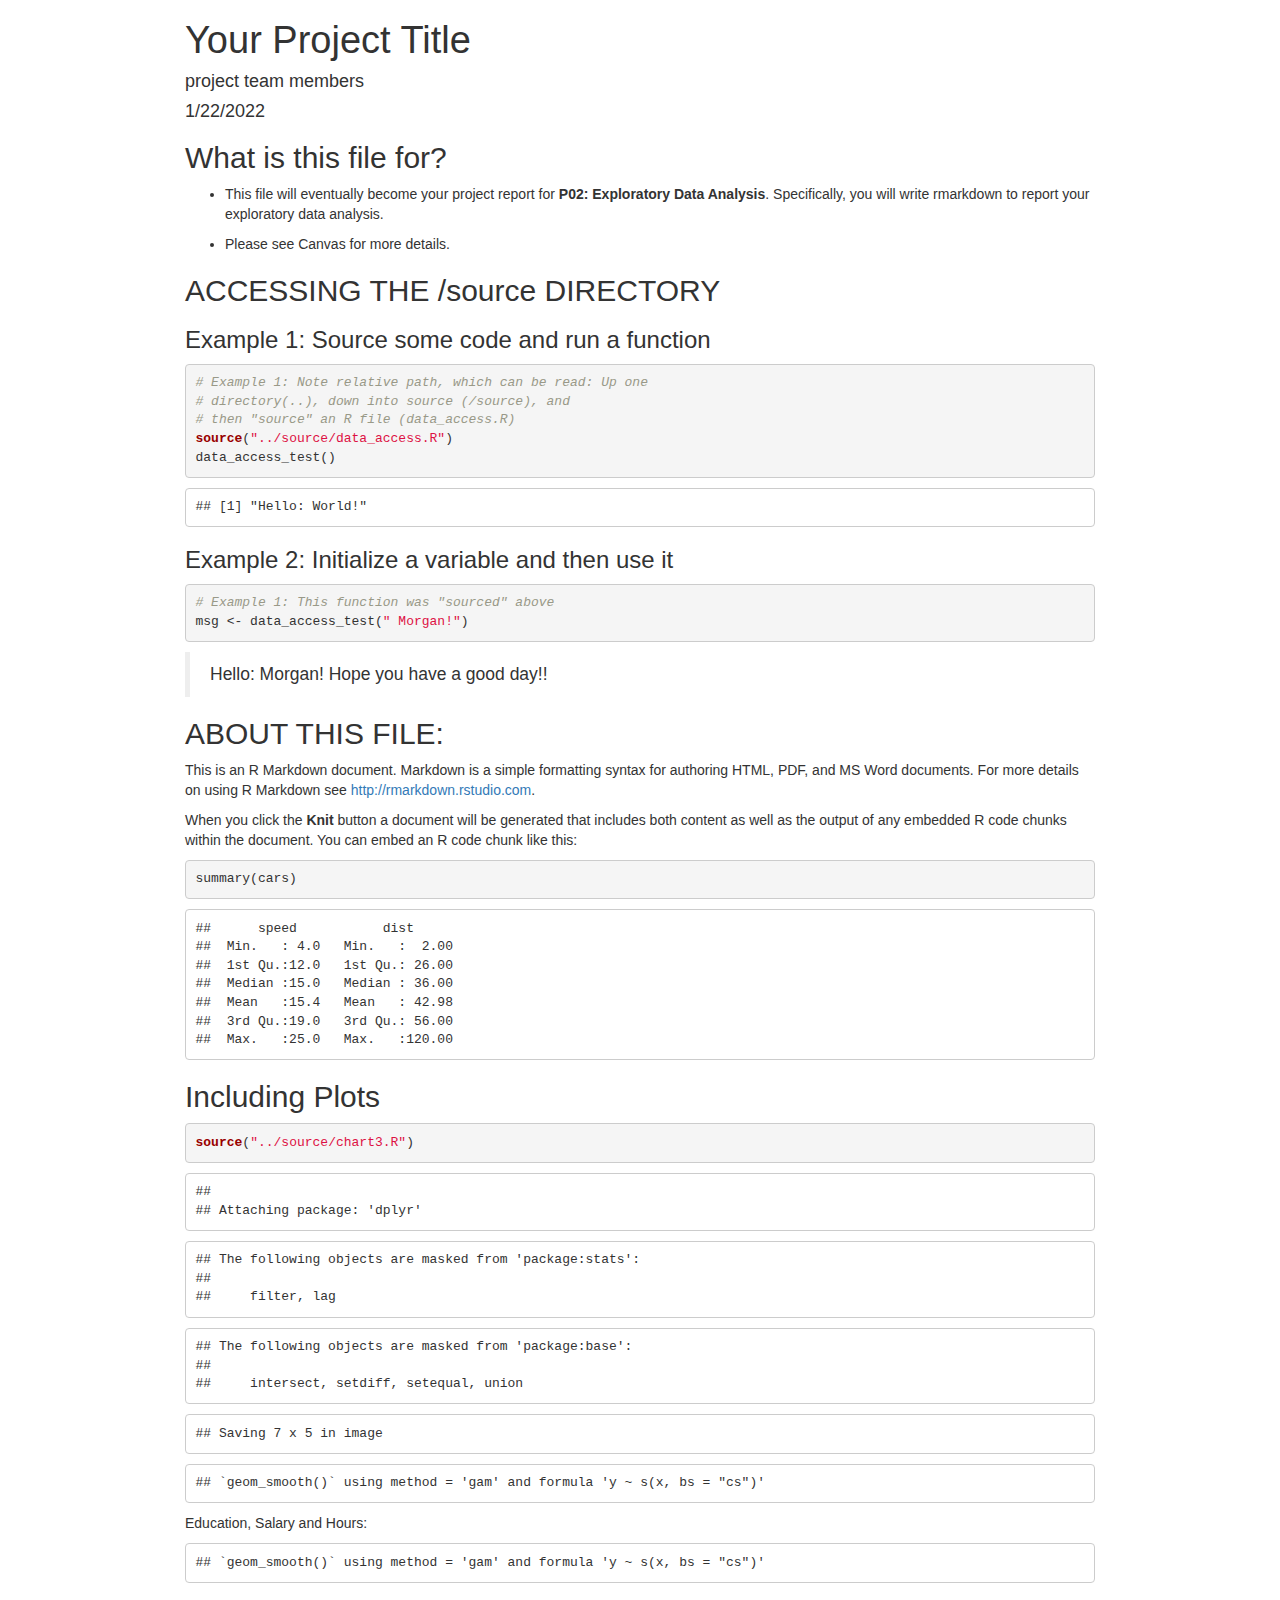
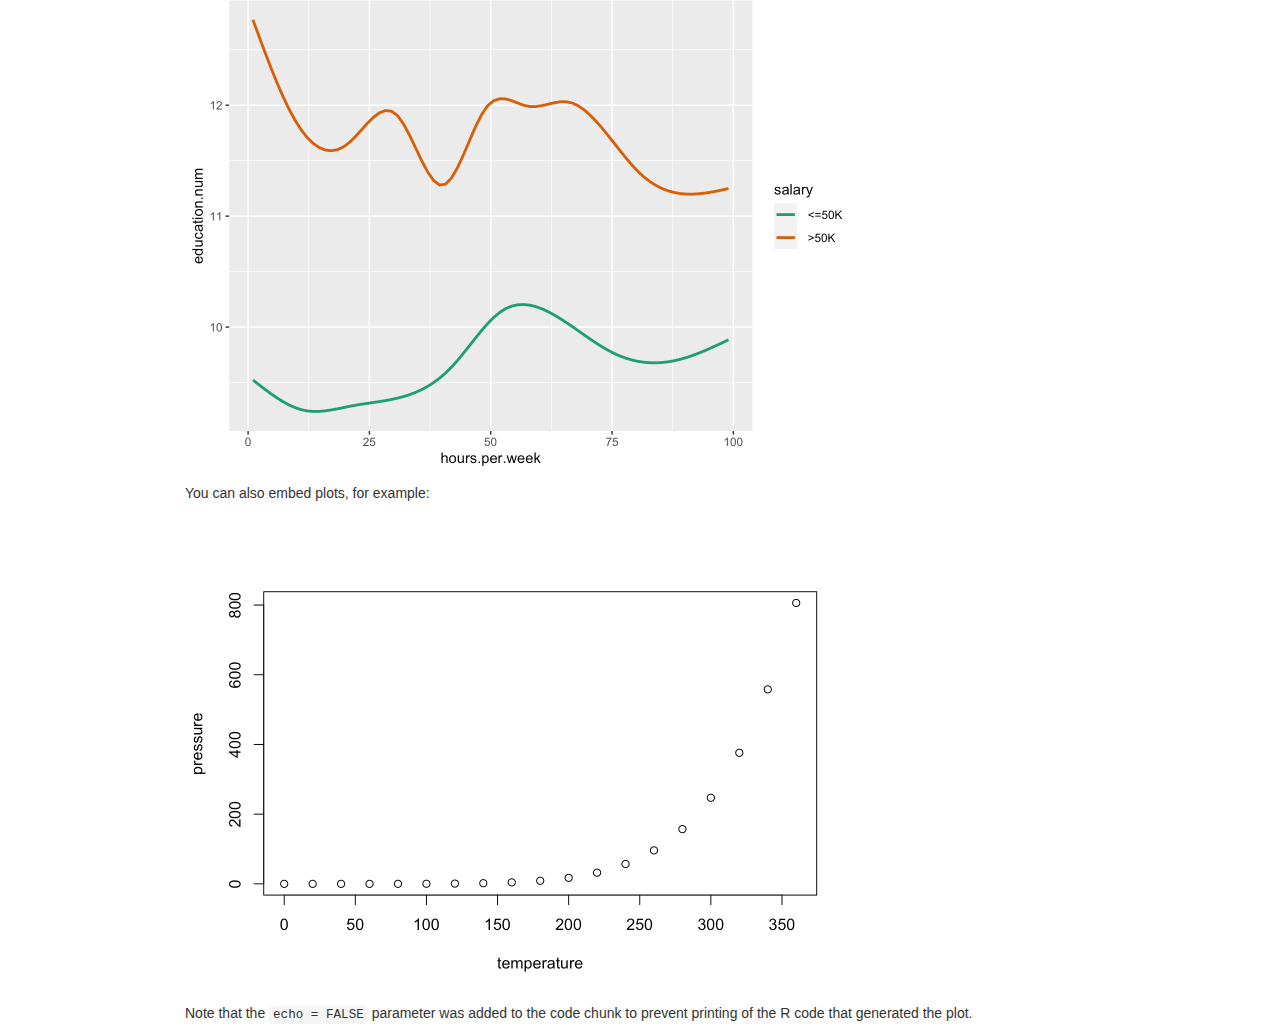
==== commit 01efdb29: "edit rmd plot labels" ====
--- a/docs/index.html
+++ b/docs/index.html
@@ -422,7 +422,7 @@
 ##     intersect, setdiff, setequal, union</code></pre>
 <pre><code>## Saving 7 x 5 in image</code></pre>
 <pre><code>## `geom_smooth()` using method = &#39;gam&#39; and formula &#39;y ~ s(x, bs = &quot;cs&quot;)&#39;</code></pre>
-<p>Education, Salary and Hours Chart:</p>
+<p>Education, Salary and Hours:</p>
 <pre><code>## `geom_smooth()` using method = &#39;gam&#39; and formula &#39;y ~ s(x, bs = &quot;cs&quot;)&#39;</code></pre>
 <p><img src="[data-uri]" width="672" /></p>
 <p>You can also embed plots, for example:</p>
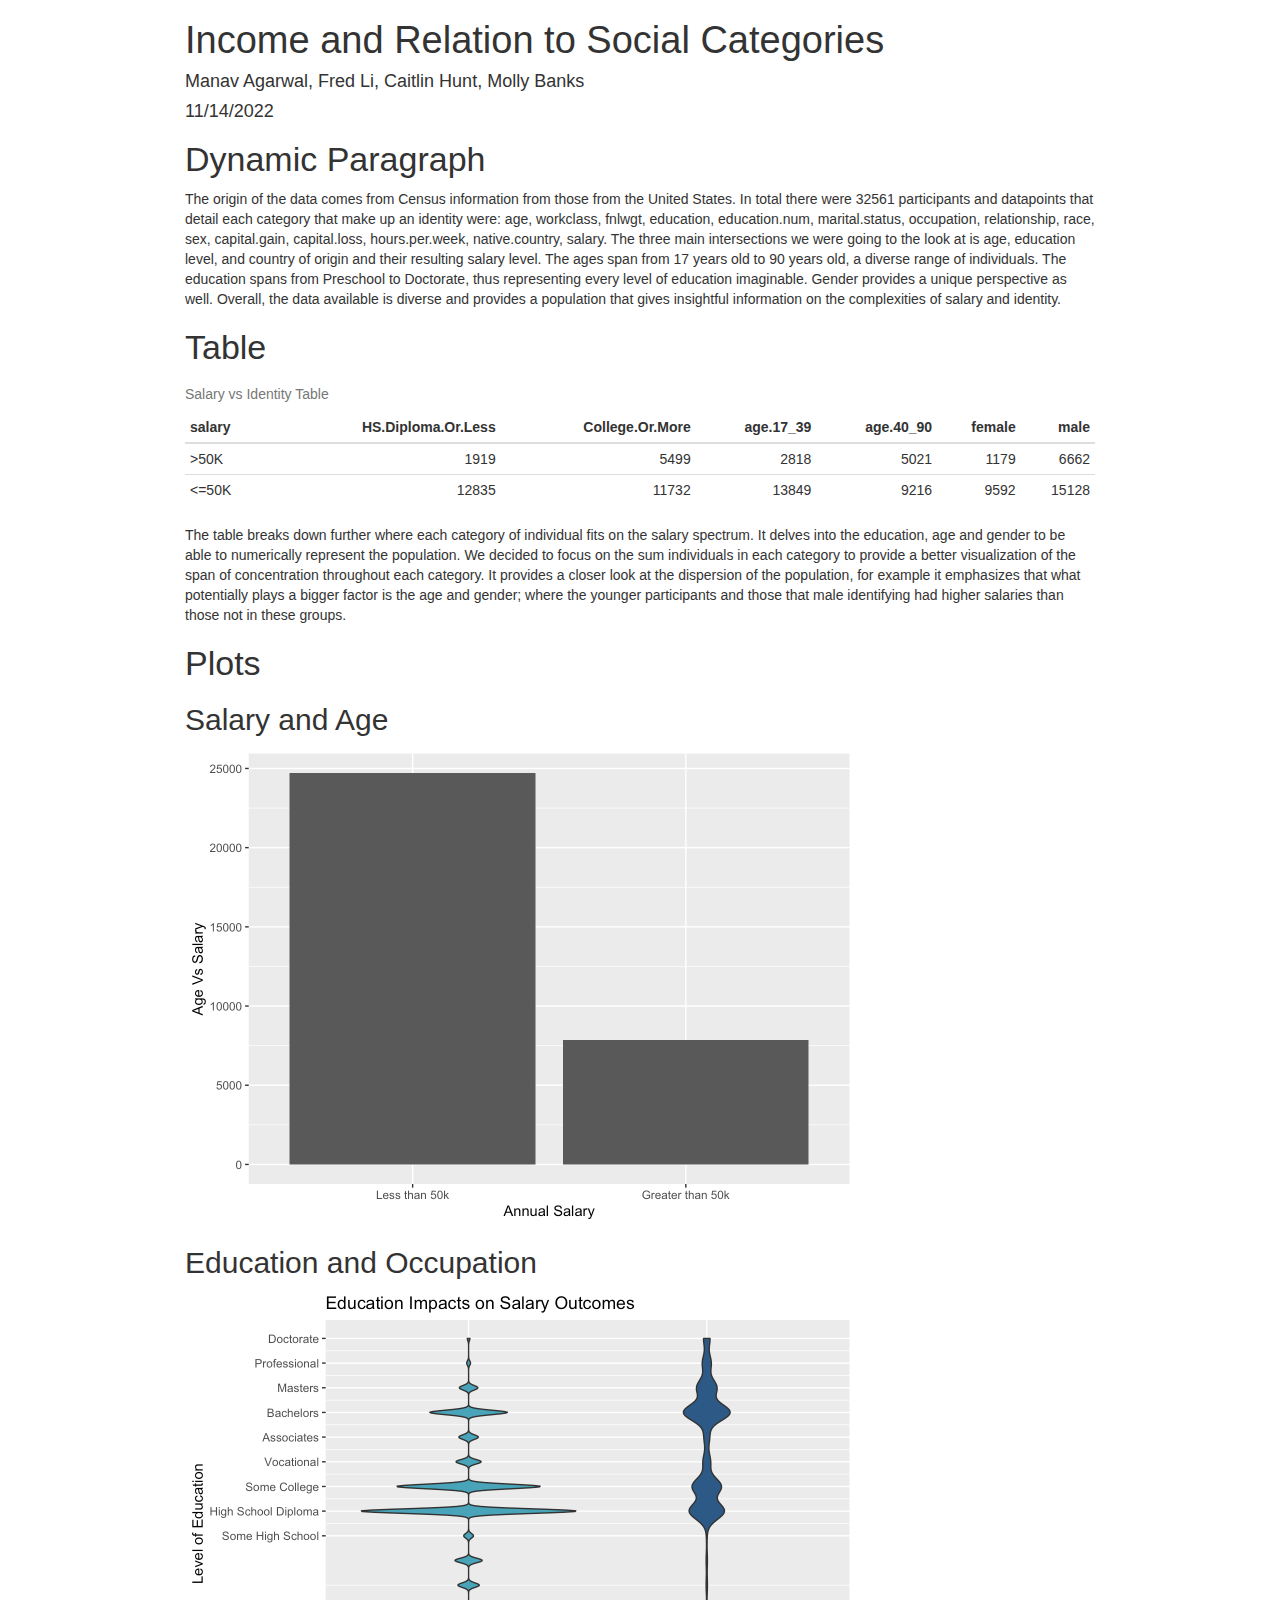
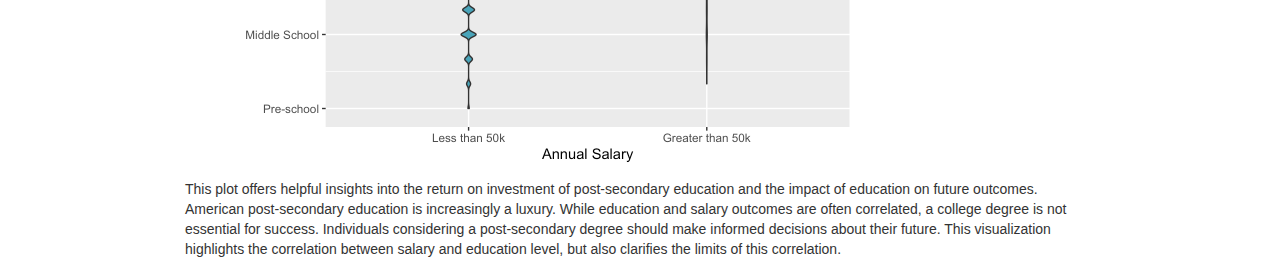
==== commit b57b9cf9: "modified version" ====
--- a/docs/index.html
+++ b/docs/index.html
@@ -9,10 +9,11 @@
 <meta http-equiv="X-UA-Compatible" content="IE=EDGE" />
 
 
-<meta name="author" content="project team members" />
-
-
-<title>Your Project Title</title>
+<meta name="author" content="Manav Agarwal, Fred Li, Caitlin Hunt, Molly Banks" />
+
+<meta name="date" content="2022-11-14" />
+
+<title>Income and Relation to Social Categories</title>
 
 <script>// Pandoc 2.9 adds attributes on both header and div. We remove the former (to
 // be compatible with the behavior of Pandoc < 2.8).
@@ -355,81 +356,104 @@
 
 
 
-<h1 class="title toc-ignore">Your Project Title</h1>
-<h4 class="author">project team members</h4>
-<h4 class="date">1/22/2022</h4>
-
-</div>
-
-
-<div id="what-is-this-file-for" class="section level2">
-<h2>What is this file for?</h2>
-<ul>
-<li><p>This file will eventually become your project report for
-<strong>P02: Exploratory Data Analysis</strong>. Specifically, you will
-write rmarkdown to report your exploratory data analysis.</p></li>
-<li><p>Please see Canvas for more details.</p></li>
-</ul>
-</div>
-<div id="accessing-the-source-directory" class="section level2">
-<h2>ACCESSING THE /source DIRECTORY</h2>
-<div id="example-1-source-some-code-and-run-a-function" class="section level3">
-<h3>Example 1: Source some code and run a function</h3>
-<pre class="r"><code># Example 1: Note relative path, which can be read: Up one
-# directory(..), down into source (/source), and 
-# then &quot;source&quot; an R file (data_access.R)
-source(&quot;../source/data_access.R&quot;)
-data_access_test()</code></pre>
-<pre><code>## [1] &quot;Hello: World!&quot;</code></pre>
-</div>
-<div id="example-2-initialize-a-variable-and-then-use-it" class="section level3">
-<h3>Example 2: Initialize a variable and then use it</h3>
-<pre class="r"><code># Example 1: This function was &quot;sourced&quot; above
-msg &lt;- data_access_test(&quot; Morgan!&quot;)</code></pre>
-<blockquote>
-<p>Hello: Morgan! Hope you have a good day!!</p>
-</blockquote>
-</div>
-</div>
-<div id="about-this-file" class="section level2">
-<h2>ABOUT THIS FILE:</h2>
-<p>This is an R Markdown document. Markdown is a simple formatting
-syntax for authoring HTML, PDF, and MS Word documents. For more details
-on using R Markdown see <a href="http://rmarkdown.rstudio.com" class="uri">http://rmarkdown.rstudio.com</a>.</p>
-<p>When you click the <strong>Knit</strong> button a document will be
-generated that includes both content as well as the output of any
-embedded R code chunks within the document. You can embed an R code
-chunk like this:</p>
-<pre class="r"><code>summary(cars)</code></pre>
-<pre><code>##      speed           dist       
-##  Min.   : 4.0   Min.   :  2.00  
-##  1st Qu.:12.0   1st Qu.: 26.00  
-##  Median :15.0   Median : 36.00  
-##  Mean   :15.4   Mean   : 42.98  
-##  3rd Qu.:19.0   3rd Qu.: 56.00  
-##  Max.   :25.0   Max.   :120.00</code></pre>
-</div>
-<div id="including-plots" class="section level2">
-<h2>Including Plots</h2>
-<pre class="r"><code>source(&quot;../source/chart3.R&quot;)</code></pre>
-<pre><code>## 
-## Attaching package: &#39;dplyr&#39;</code></pre>
-<pre><code>## The following objects are masked from &#39;package:stats&#39;:
-## 
-##     filter, lag</code></pre>
-<pre><code>## The following objects are masked from &#39;package:base&#39;:
-## 
-##     intersect, setdiff, setequal, union</code></pre>
-<pre><code>## Saving 7 x 5 in image</code></pre>
-<pre><code>## `geom_smooth()` using method = &#39;gam&#39; and formula &#39;y ~ s(x, bs = &quot;cs&quot;)&#39;</code></pre>
-<p>Education, Salary and Hours:</p>
-<pre><code>## `geom_smooth()` using method = &#39;gam&#39; and formula &#39;y ~ s(x, bs = &quot;cs&quot;)&#39;</code></pre>
-<p><img src="[data-uri]" width="672" /></p>
-<p>You can also embed plots, for example:</p>
-<p><img src="[data-uri]" width="672" /></p>
-<p>Note that the <code>echo = FALSE</code> parameter was added to the
-code chunk to prevent printing of the R code that generated the
-plot.</p>
+<h1 class="title toc-ignore">Income and Relation to Social
+Categories</h1>
+<h4 class="author">Manav Agarwal, Fred Li, Caitlin Hunt, Molly
+Banks</h4>
+<h4 class="date">11/14/2022</h4>
+
+</div>
+
+
+<div id="dynamic-paragraph" class="section level1">
+<h1>Dynamic Paragraph</h1>
+<p>The origin of the data comes from Census information from those from
+the United States. In total there were 32561 participants and datapoints
+that detail each category that make up an identity were: age, workclass,
+fnlwgt, education, education.num, marital.status, occupation,
+relationship, race, sex, capital.gain, capital.loss, hours.per.week,
+native.country, salary. The three main intersections we were going to
+the look at is age, education level, and country of origin and their
+resulting salary level. The ages span from 17 years old to 90 years old,
+a diverse range of individuals. The education spans from Preschool to
+Doctorate, thus representing every level of education imaginable. Gender
+provides a unique perspective as well. Overall, the data available is
+diverse and provides a population that gives insightful information on
+the complexities of salary and identity.</p>
+</div>
+<div id="table" class="section level1">
+<h1>Table</h1>
+<table>
+<caption>Salary vs Identity Table</caption>
+<colgroup>
+<col width="9%" />
+<col width="25%" />
+<col width="21%" />
+<col width="13%" />
+<col width="13%" />
+<col width="9%" />
+<col width="8%" />
+</colgroup>
+<thead>
+<tr class="header">
+<th align="left">salary</th>
+<th align="right">HS.Diploma.Or.Less</th>
+<th align="right">College.Or.More</th>
+<th align="right">age.17_39</th>
+<th align="right">age.40_90</th>
+<th align="right">female</th>
+<th align="right">male</th>
+</tr>
+</thead>
+<tbody>
+<tr class="odd">
+<td align="left">&gt;50K</td>
+<td align="right">1919</td>
+<td align="right">5499</td>
+<td align="right">2818</td>
+<td align="right">5021</td>
+<td align="right">1179</td>
+<td align="right">6662</td>
+</tr>
+<tr class="even">
+<td align="left">&lt;=50K</td>
+<td align="right">12835</td>
+<td align="right">11732</td>
+<td align="right">13849</td>
+<td align="right">9216</td>
+<td align="right">9592</td>
+<td align="right">15128</td>
+</tr>
+</tbody>
+</table>
+<p>The table breaks down further where each category of individual fits
+on the salary spectrum. It delves into the education, age and gender to
+be able to numerically represent the population. We decided to focus on
+the sum individuals in each category to provide a better visualization
+of the span of concentration throughout each category. It provides a
+closer look at the dispersion of the population, for example it
+emphasizes that what potentially plays a bigger factor is the age and
+gender; where the younger participants and those that male identifying
+had higher salaries than those not in these groups.</p>
+</div>
+<div id="plots" class="section level1">
+<h1>Plots</h1>
+<div id="salary-and-age" class="section level2">
+<h2>Salary and Age</h2>
+<p><img src="[data-uri]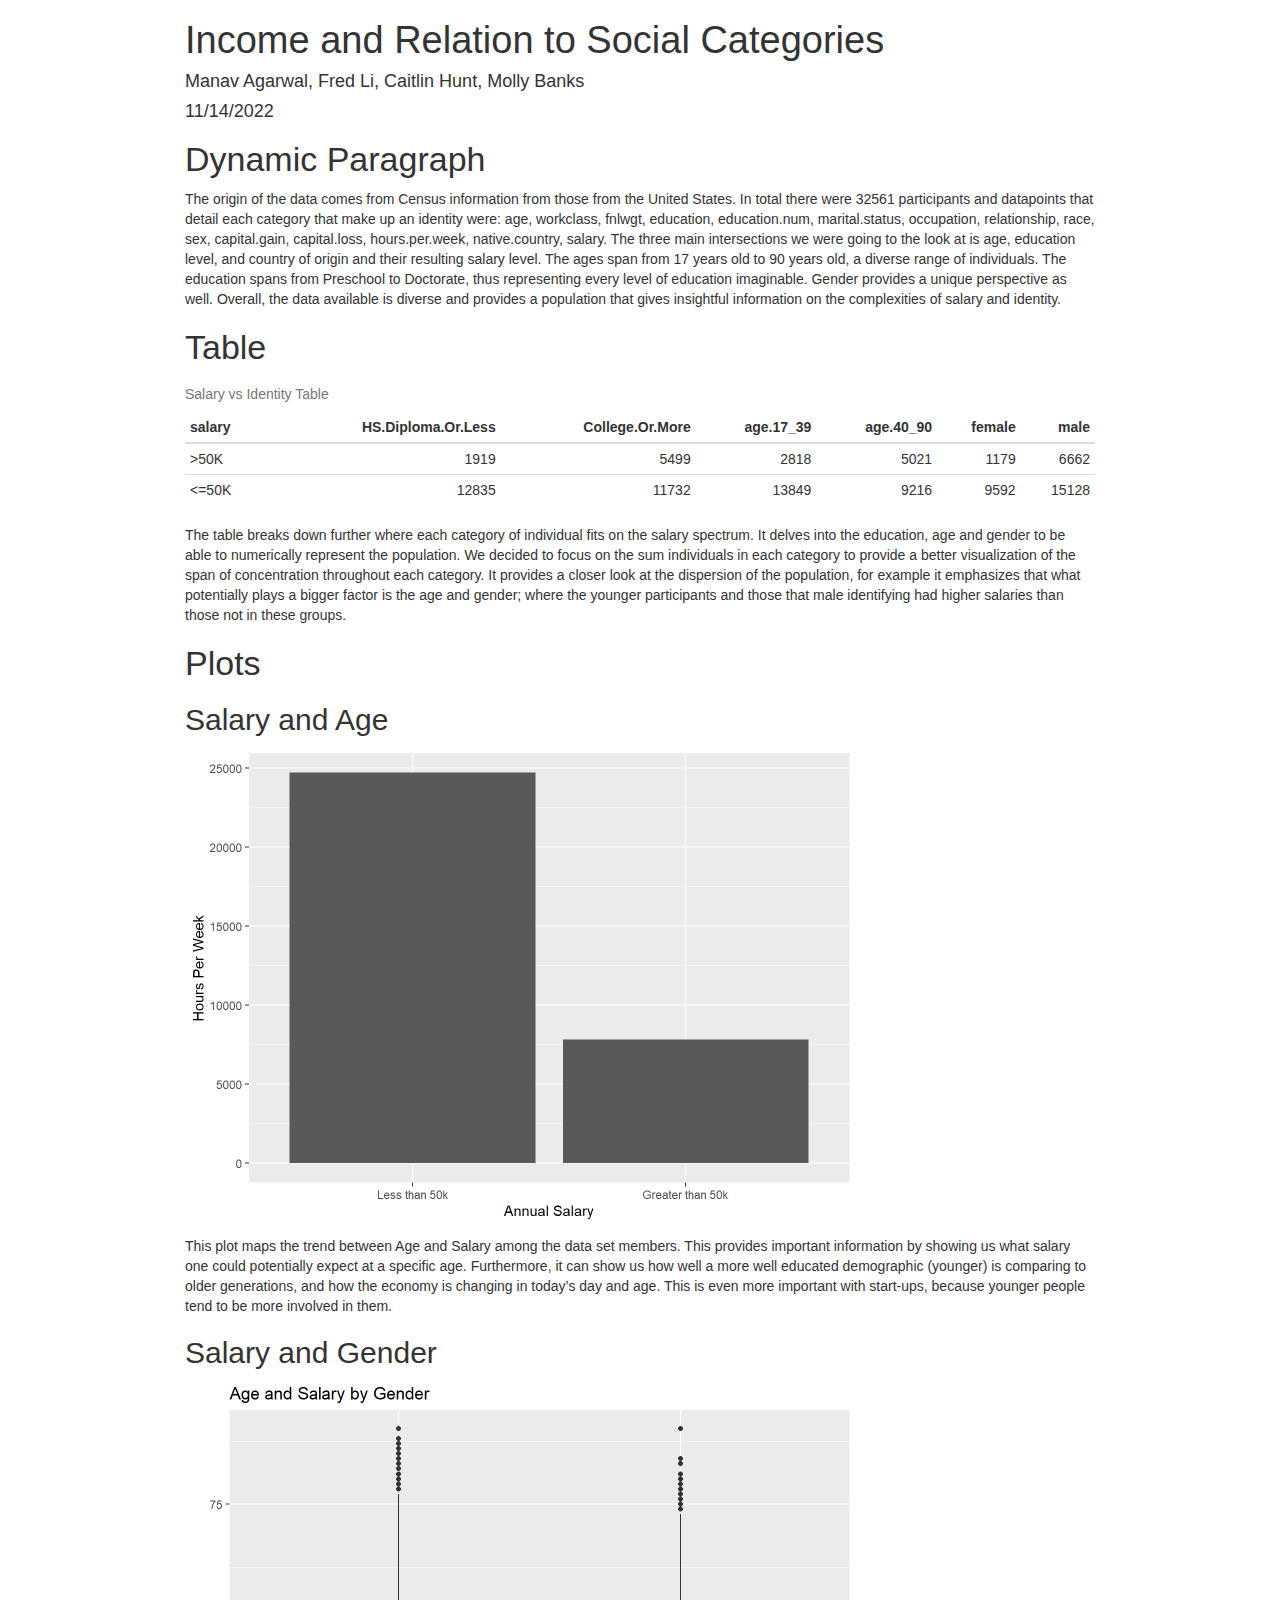
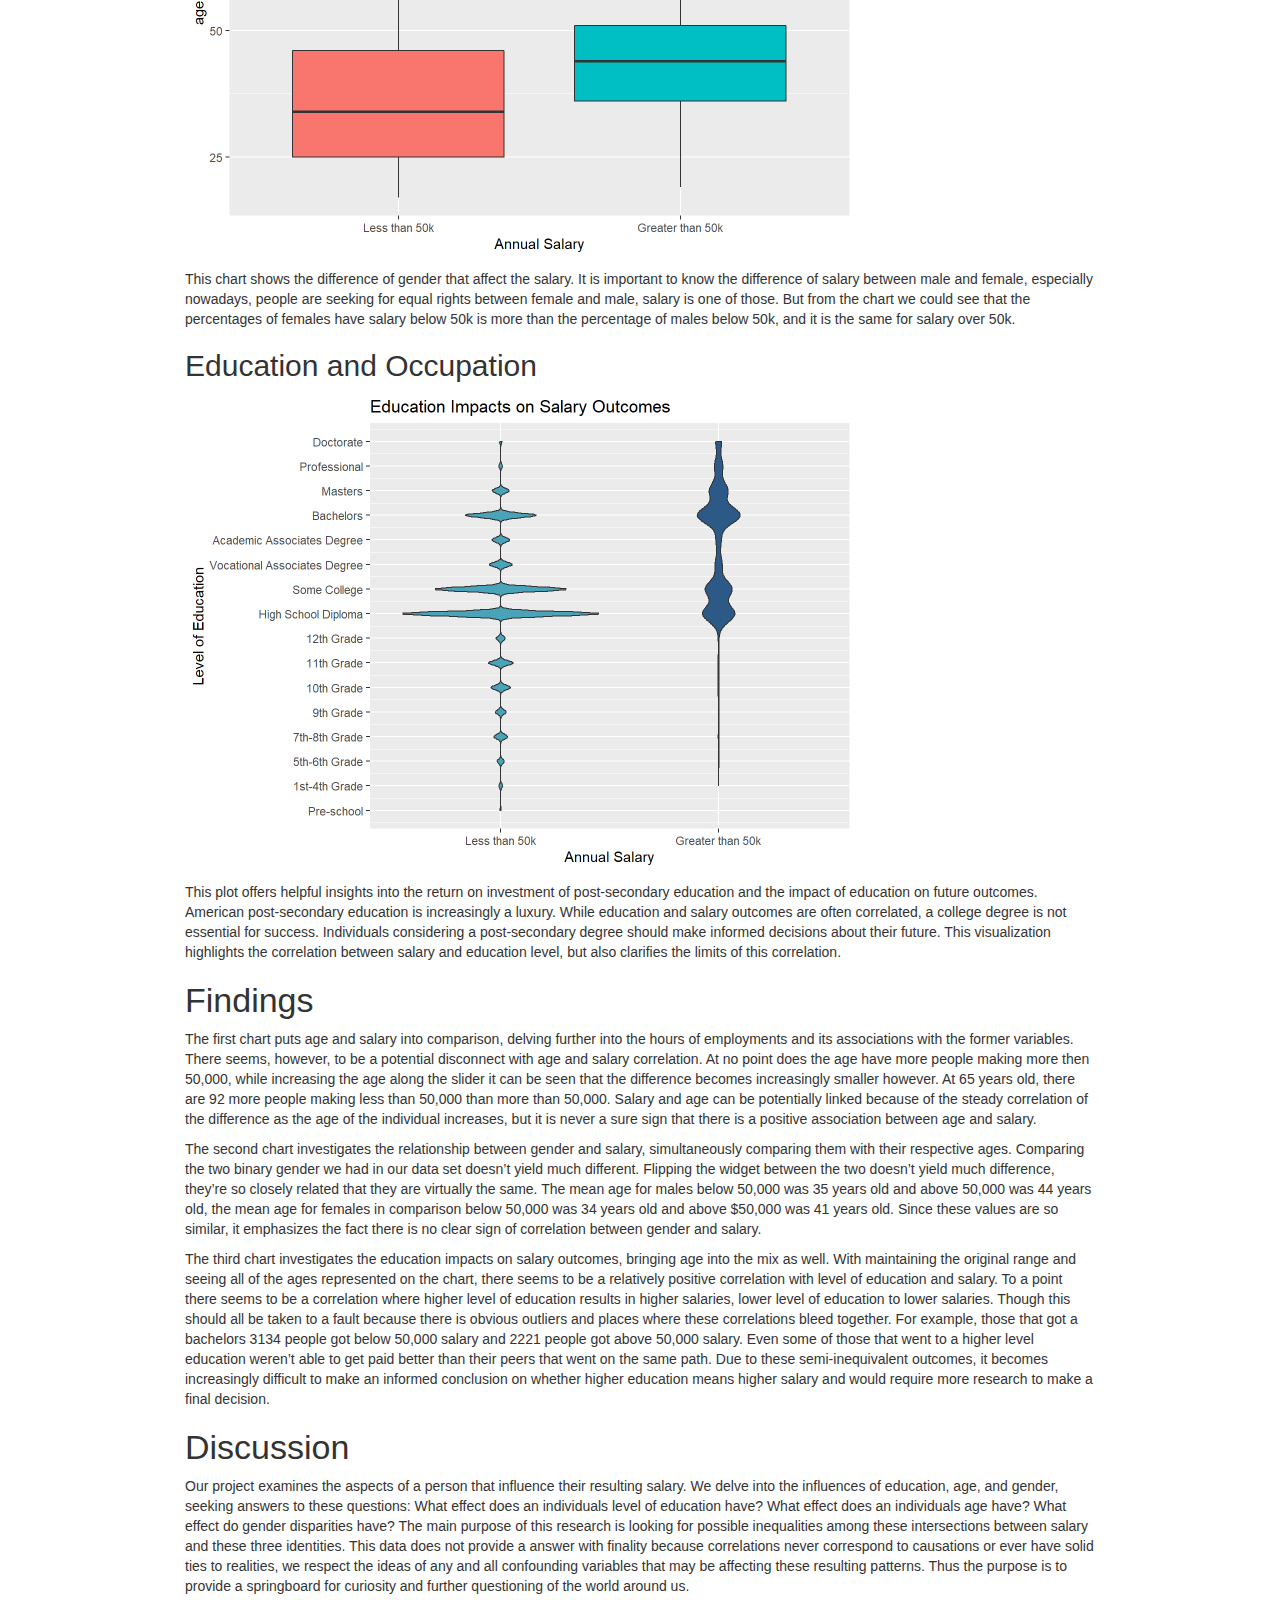
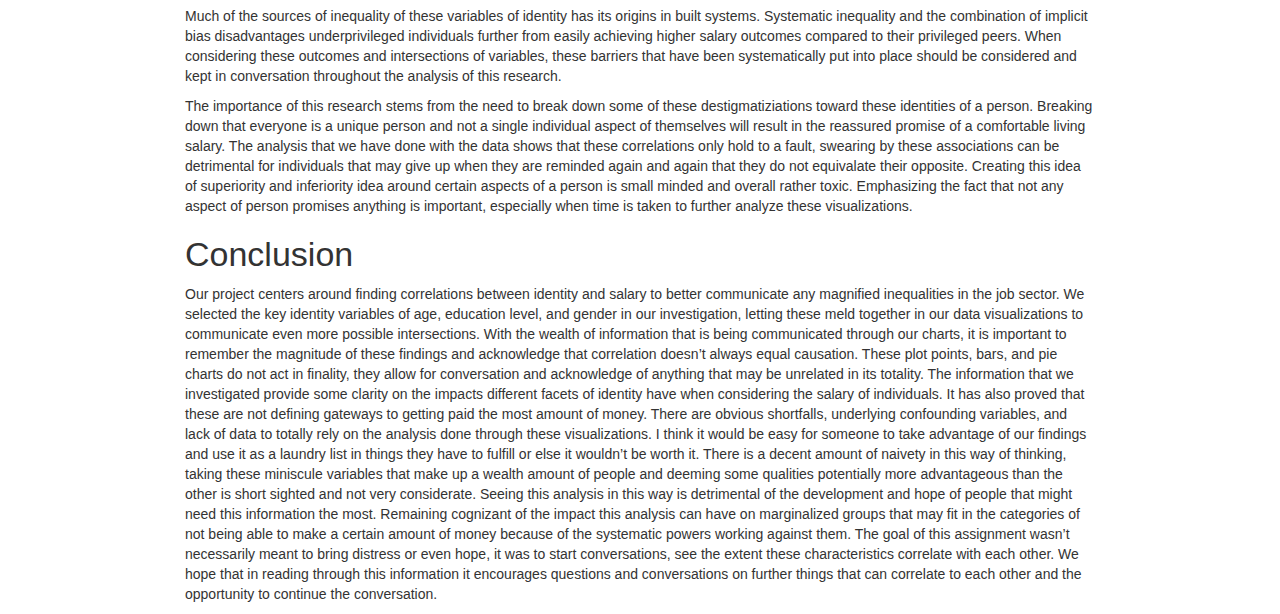
